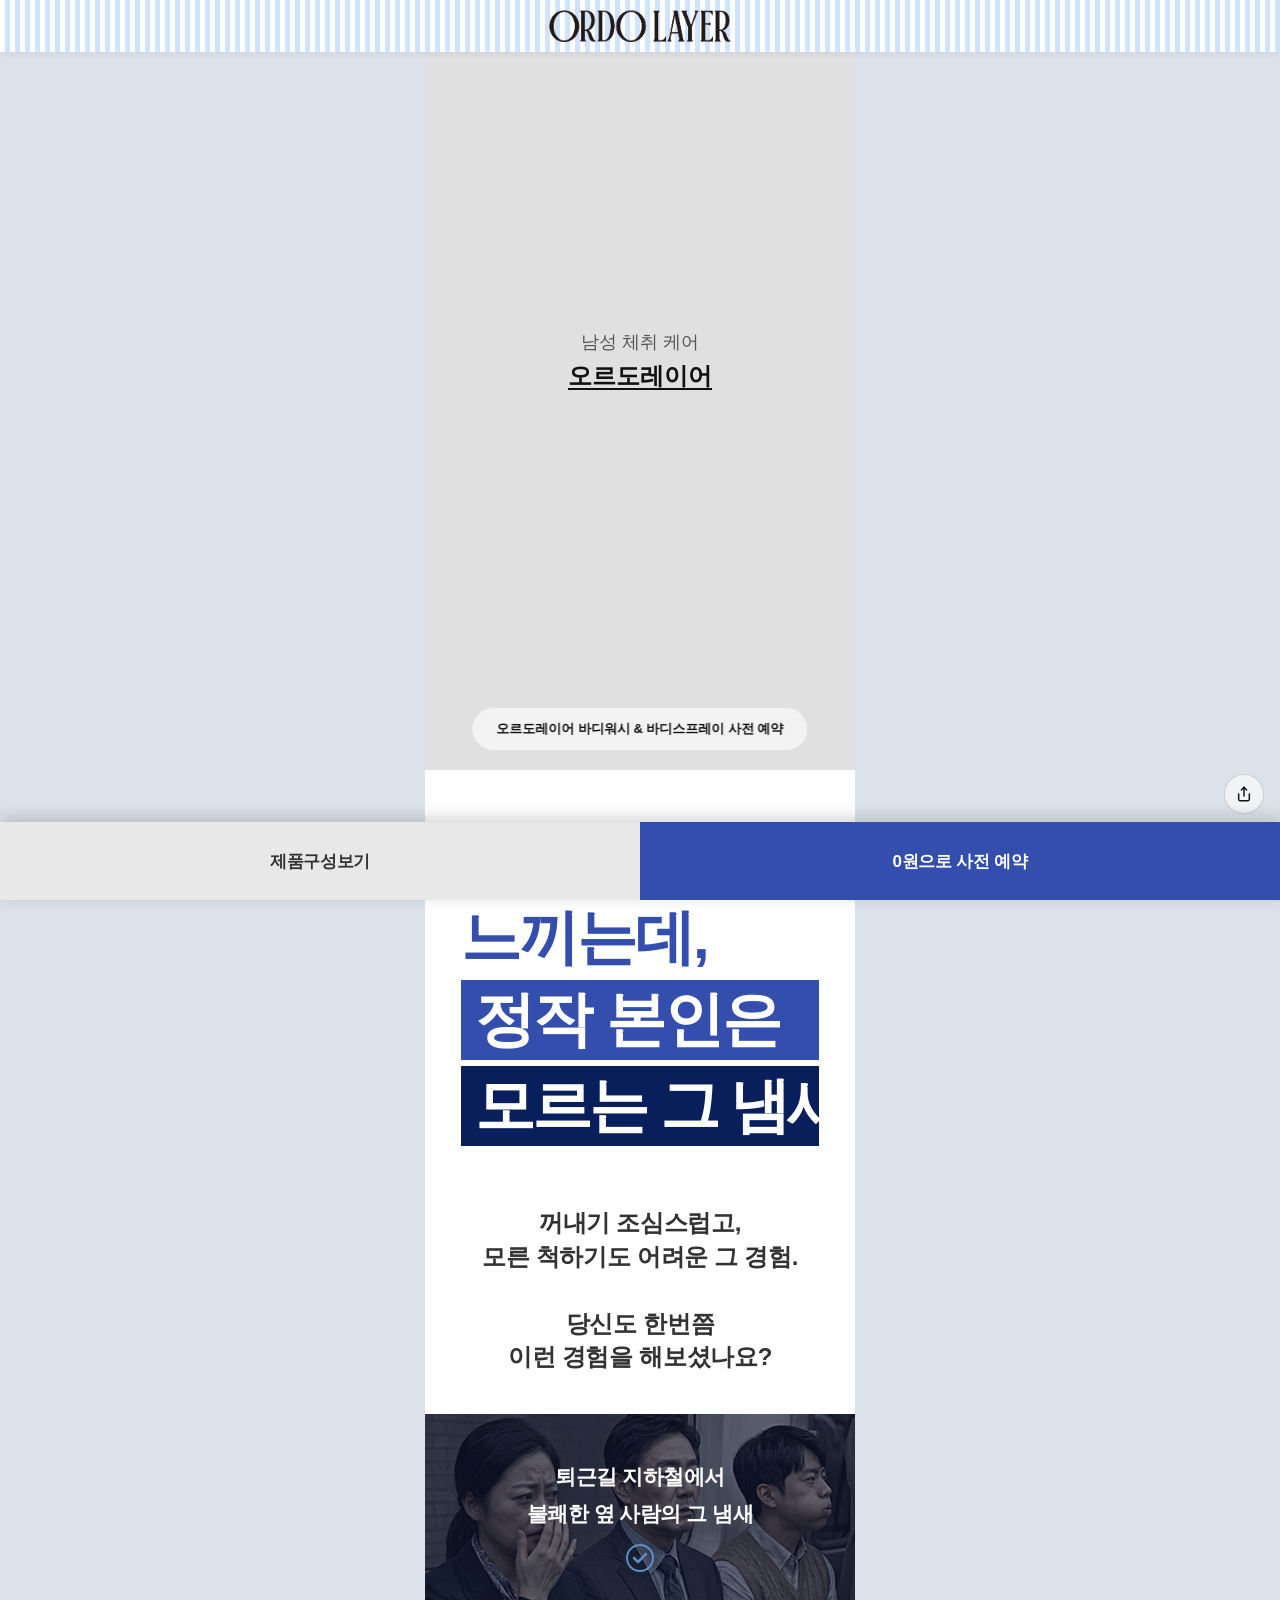
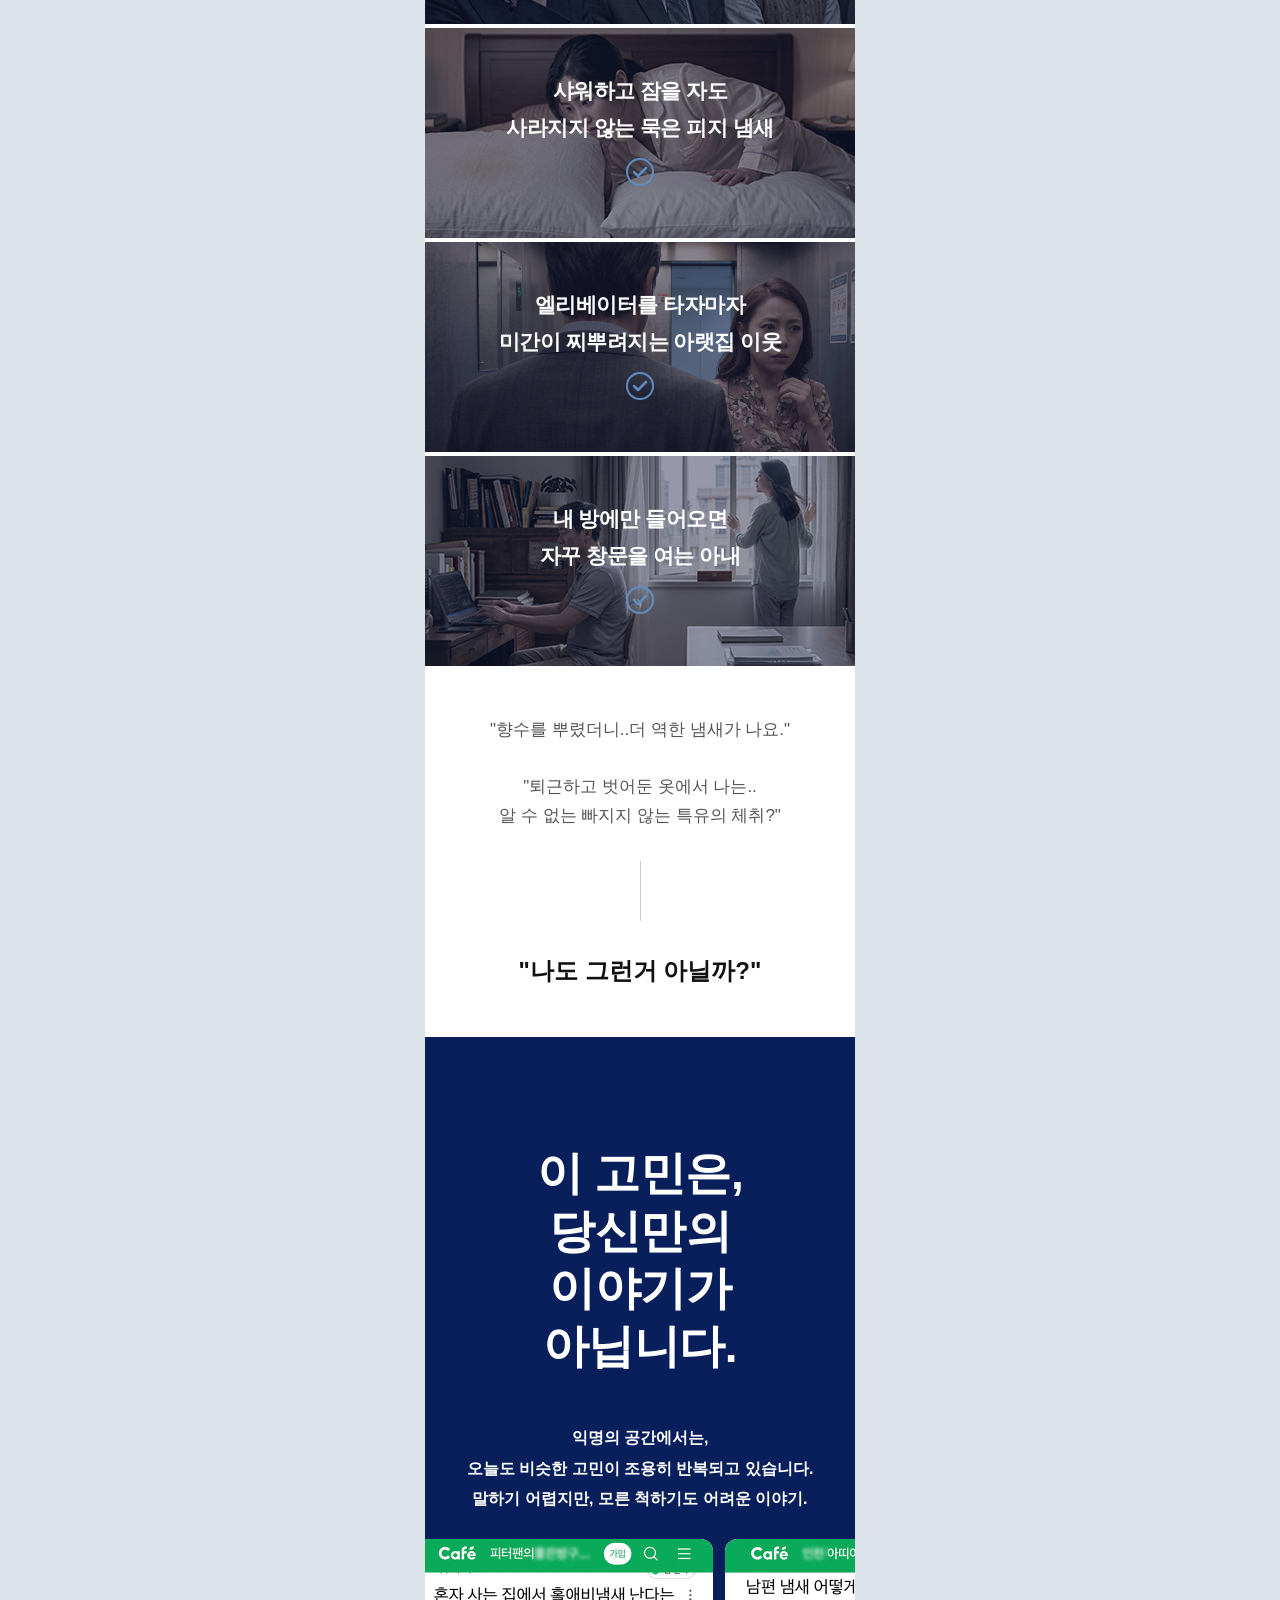
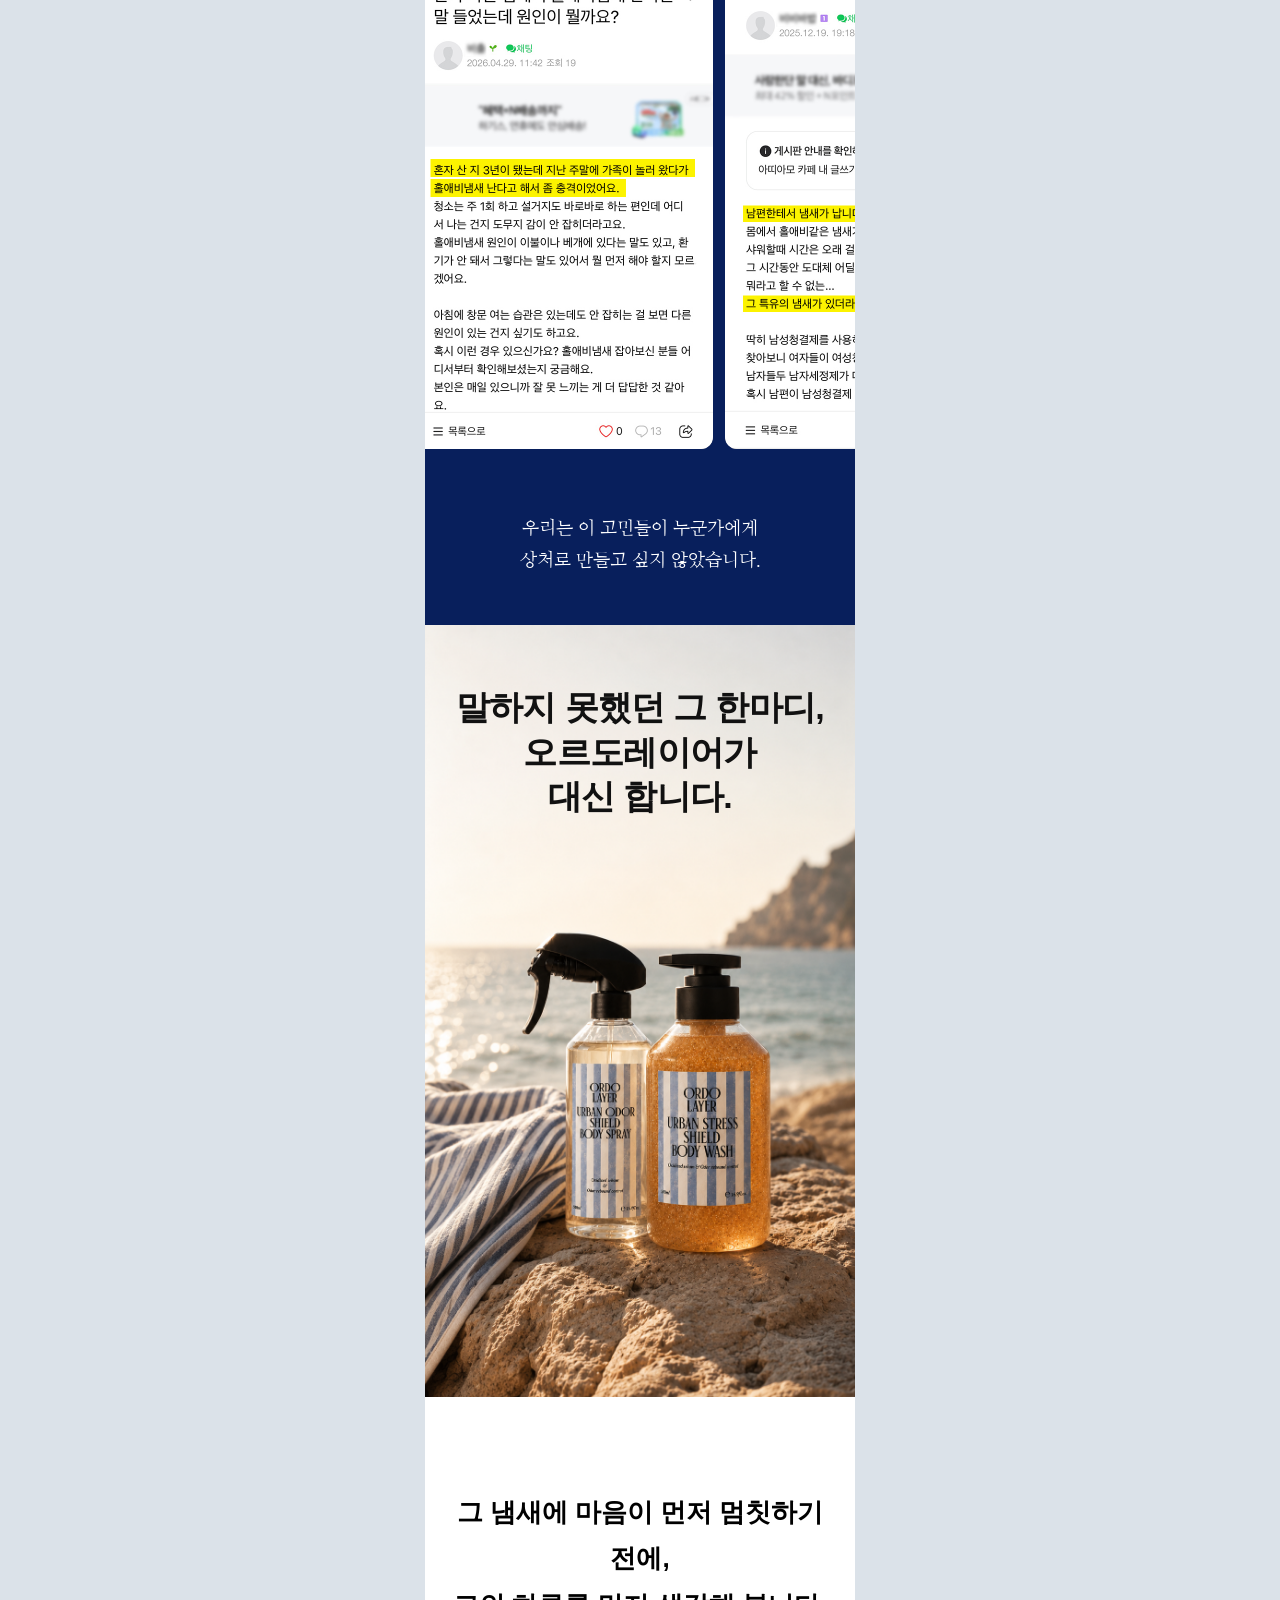
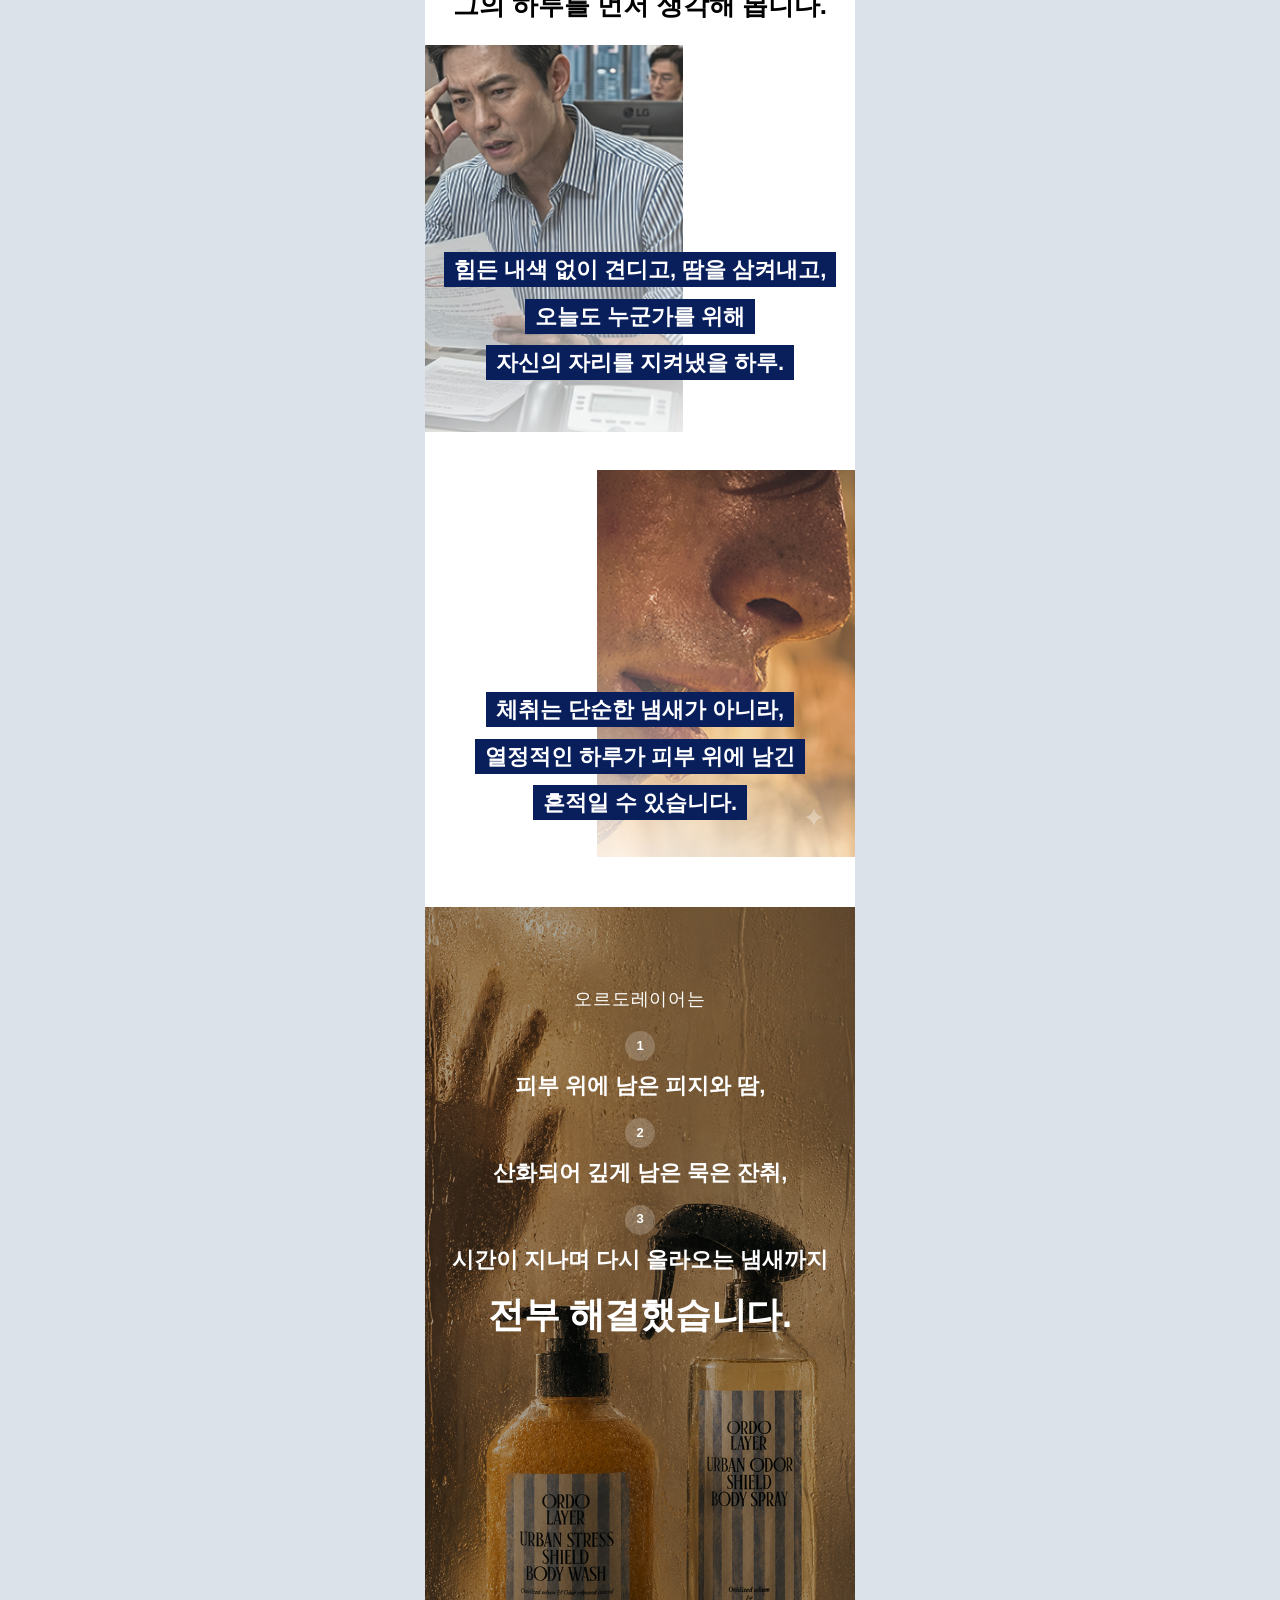
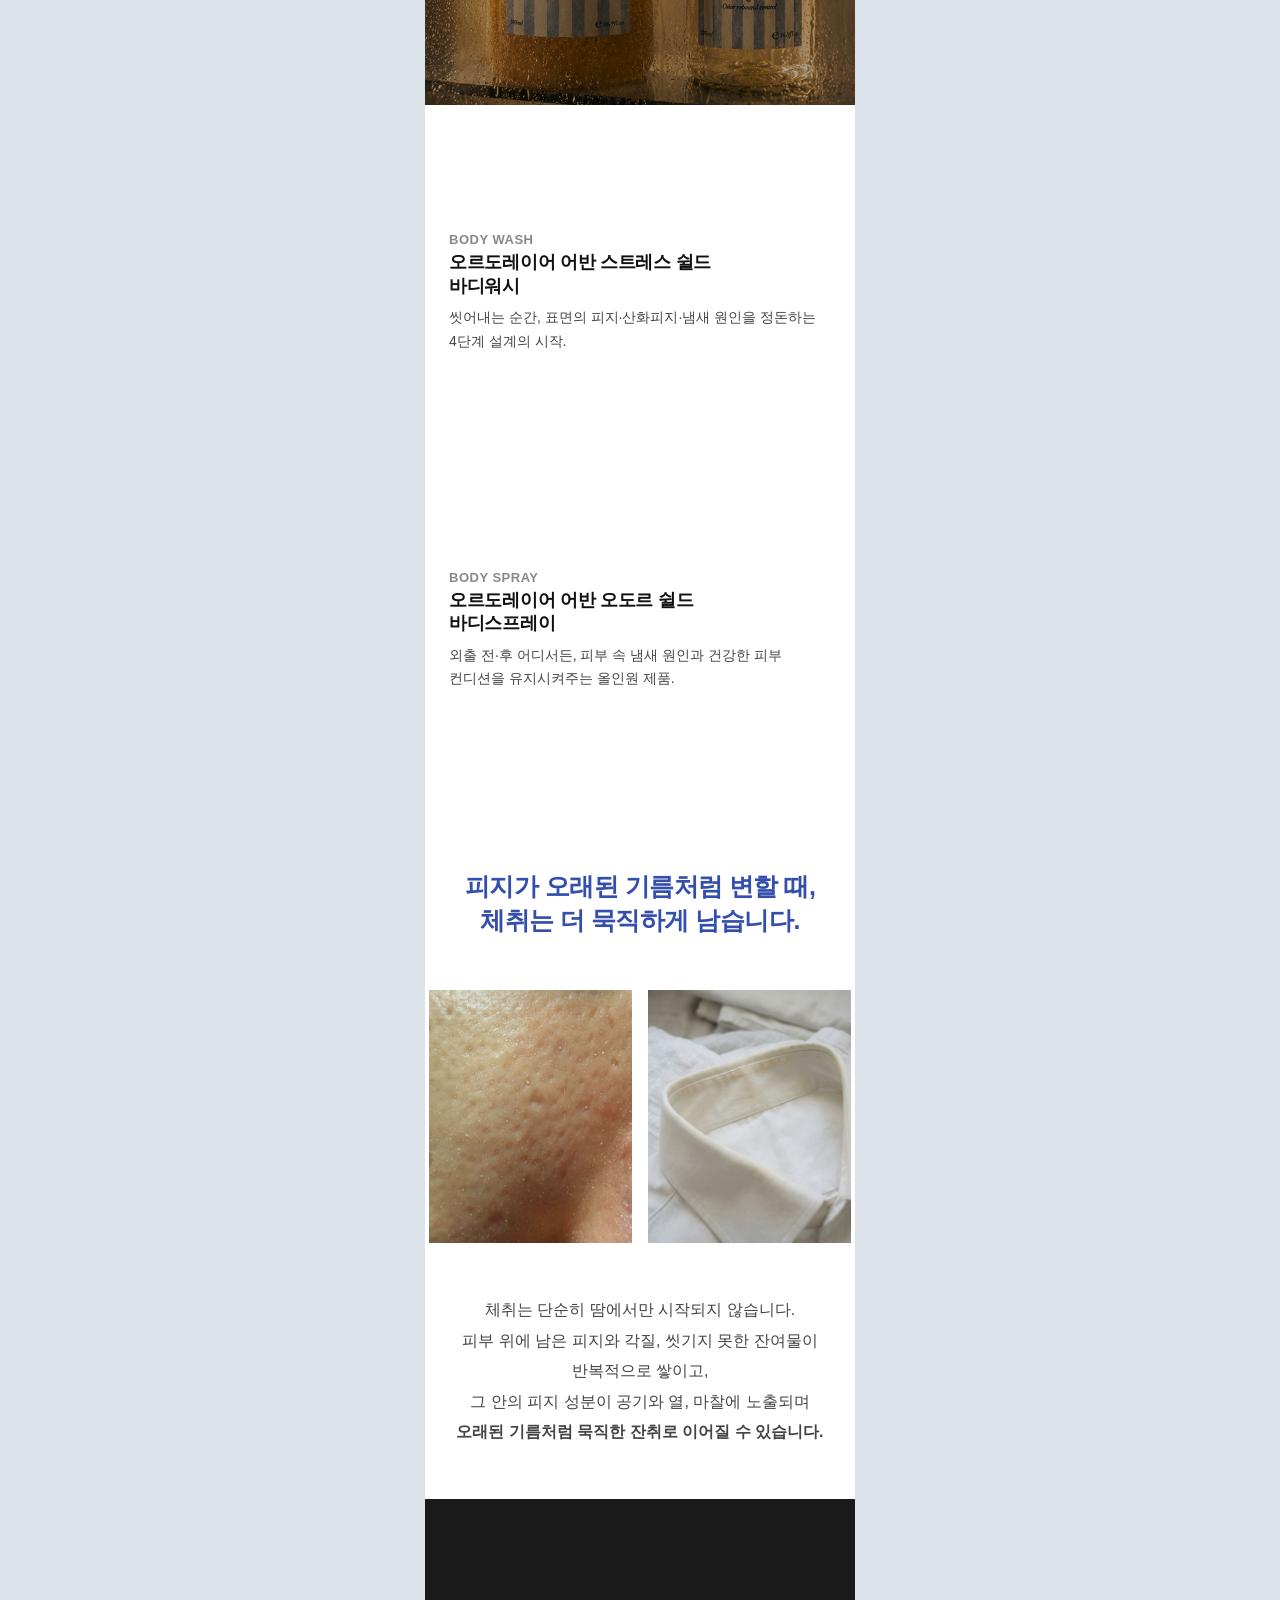
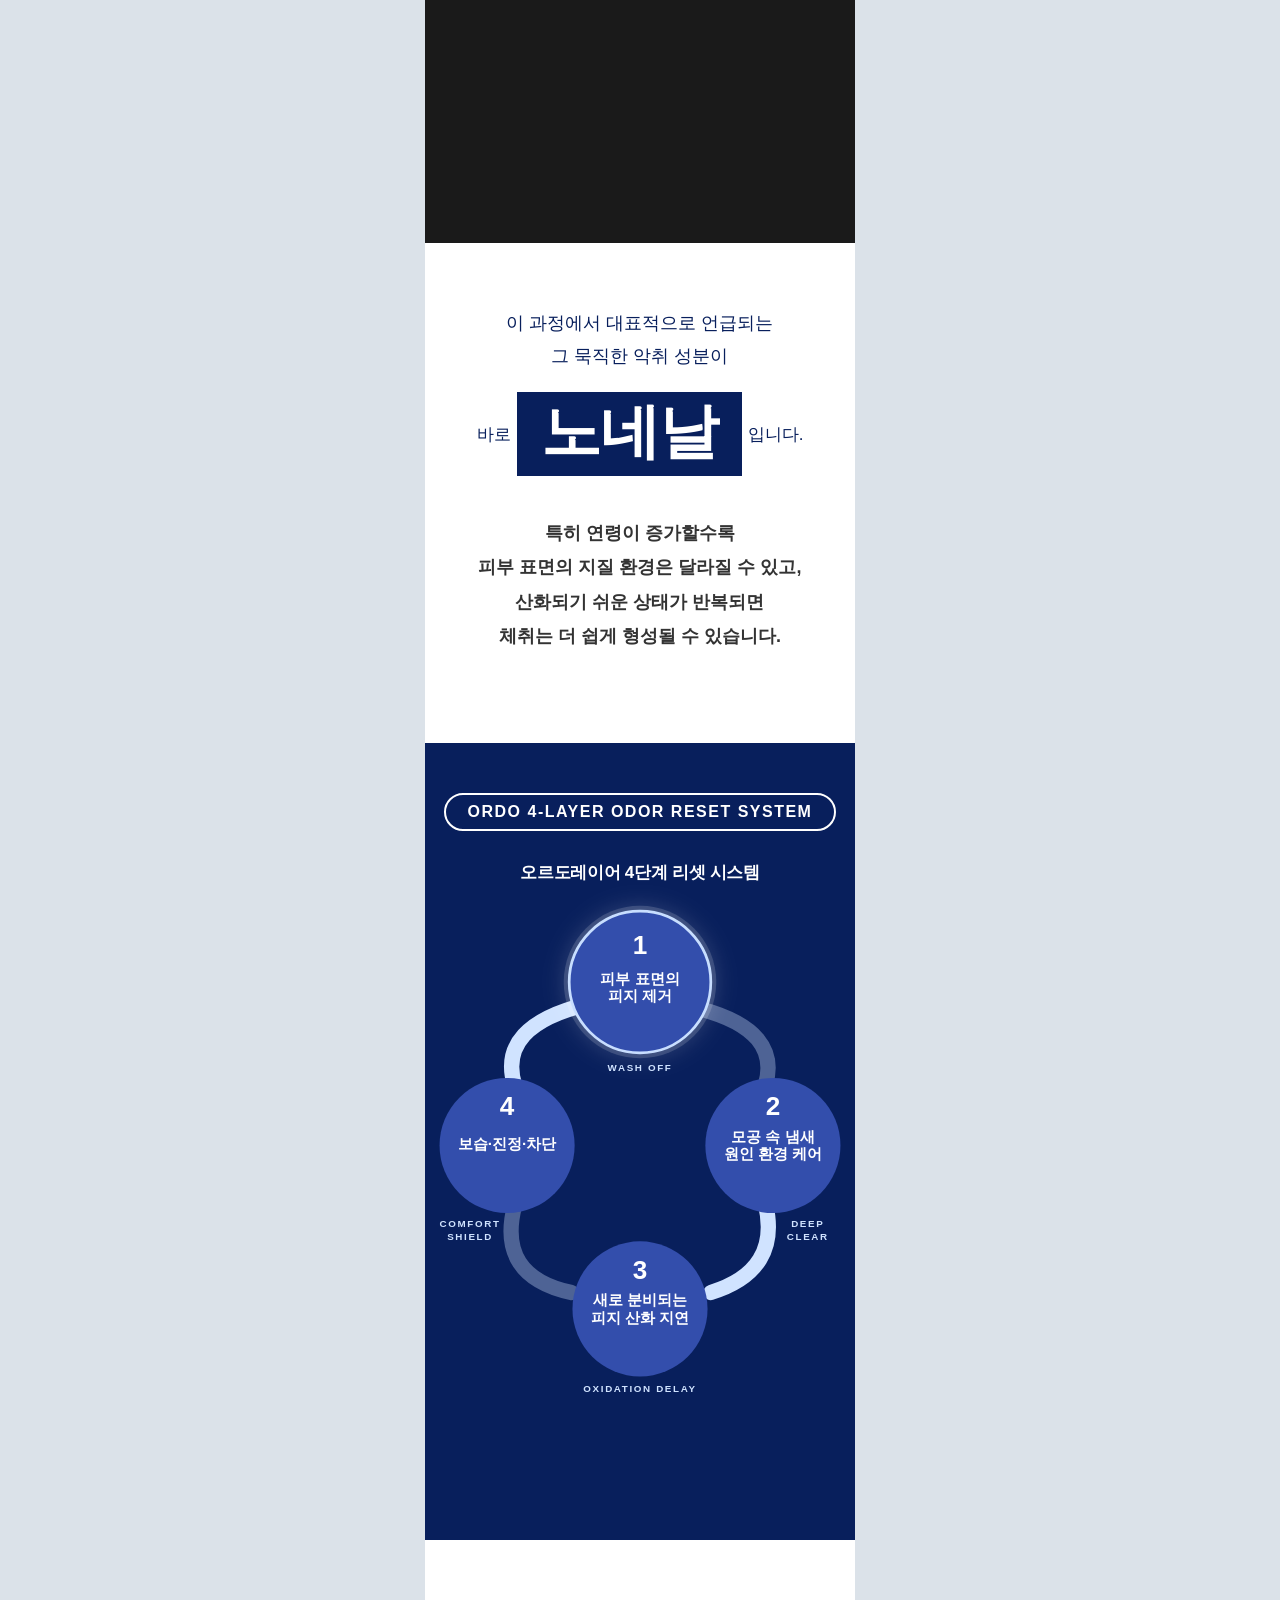
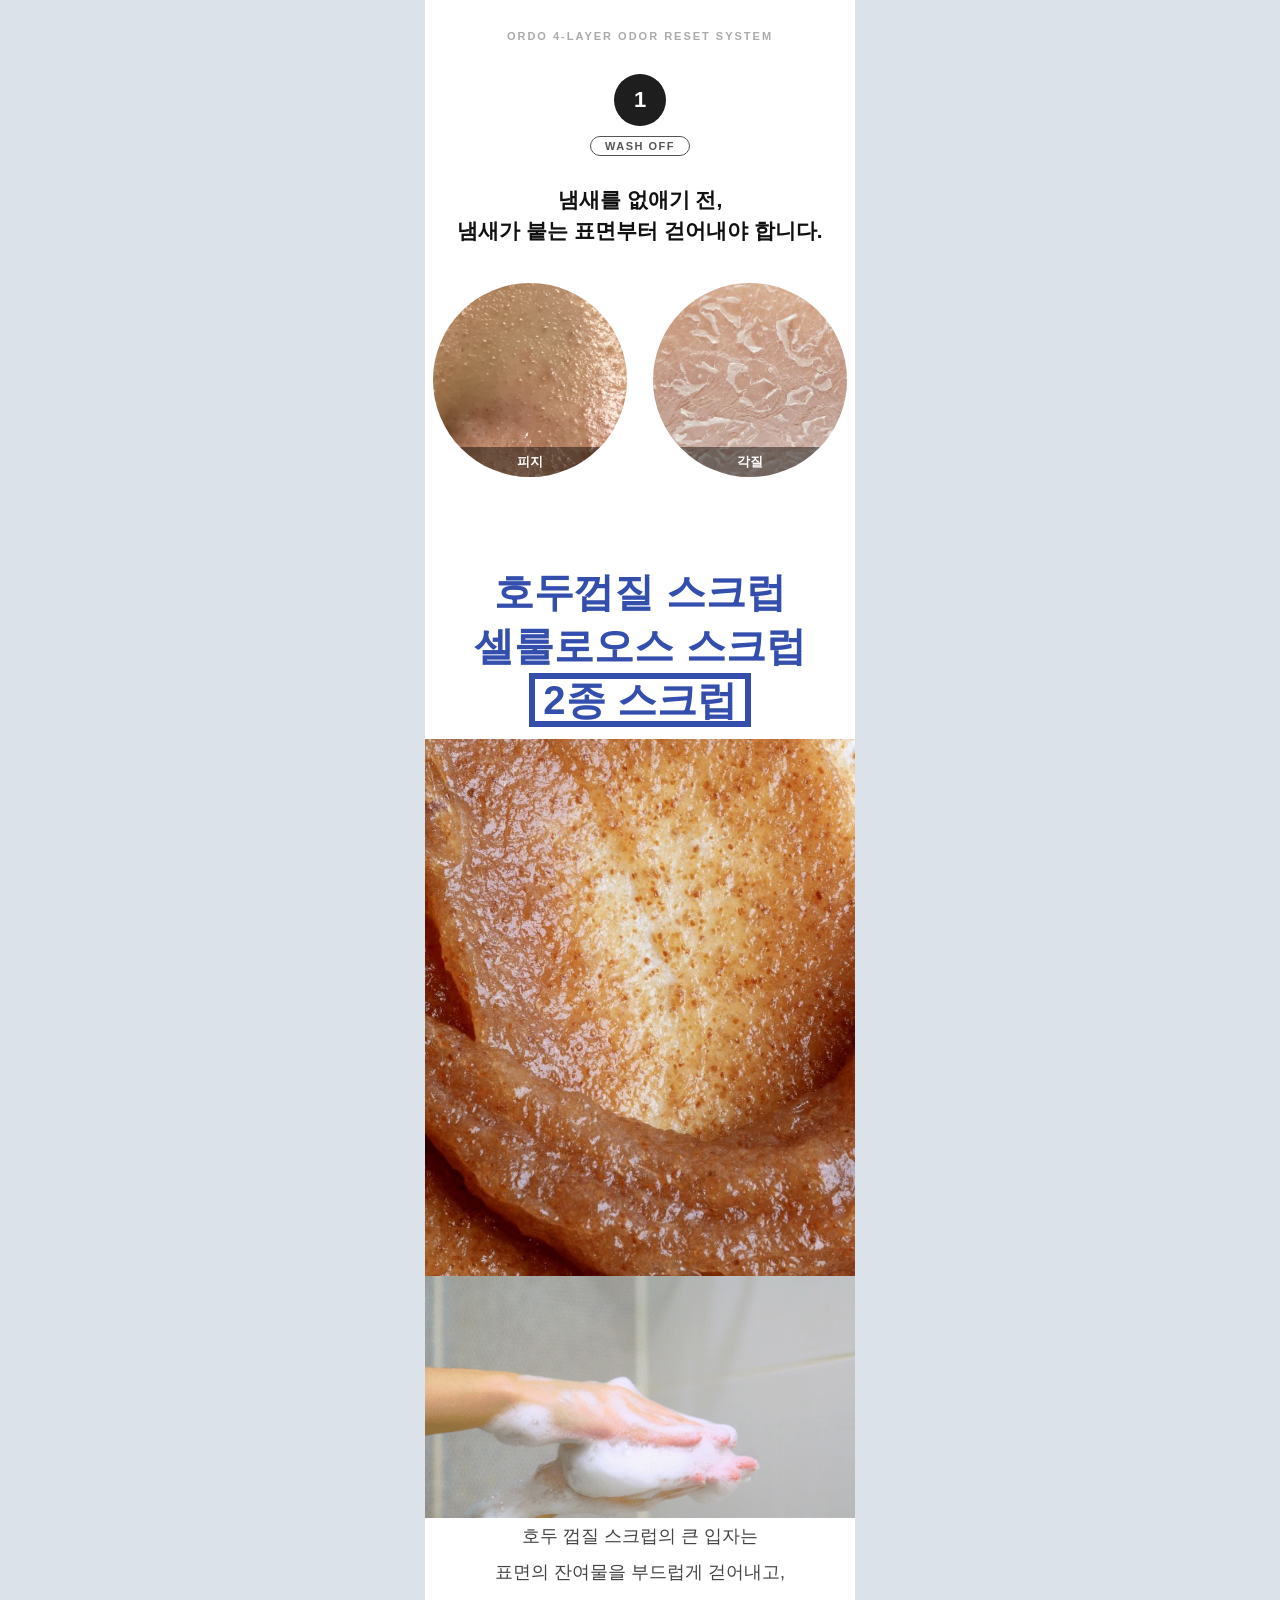
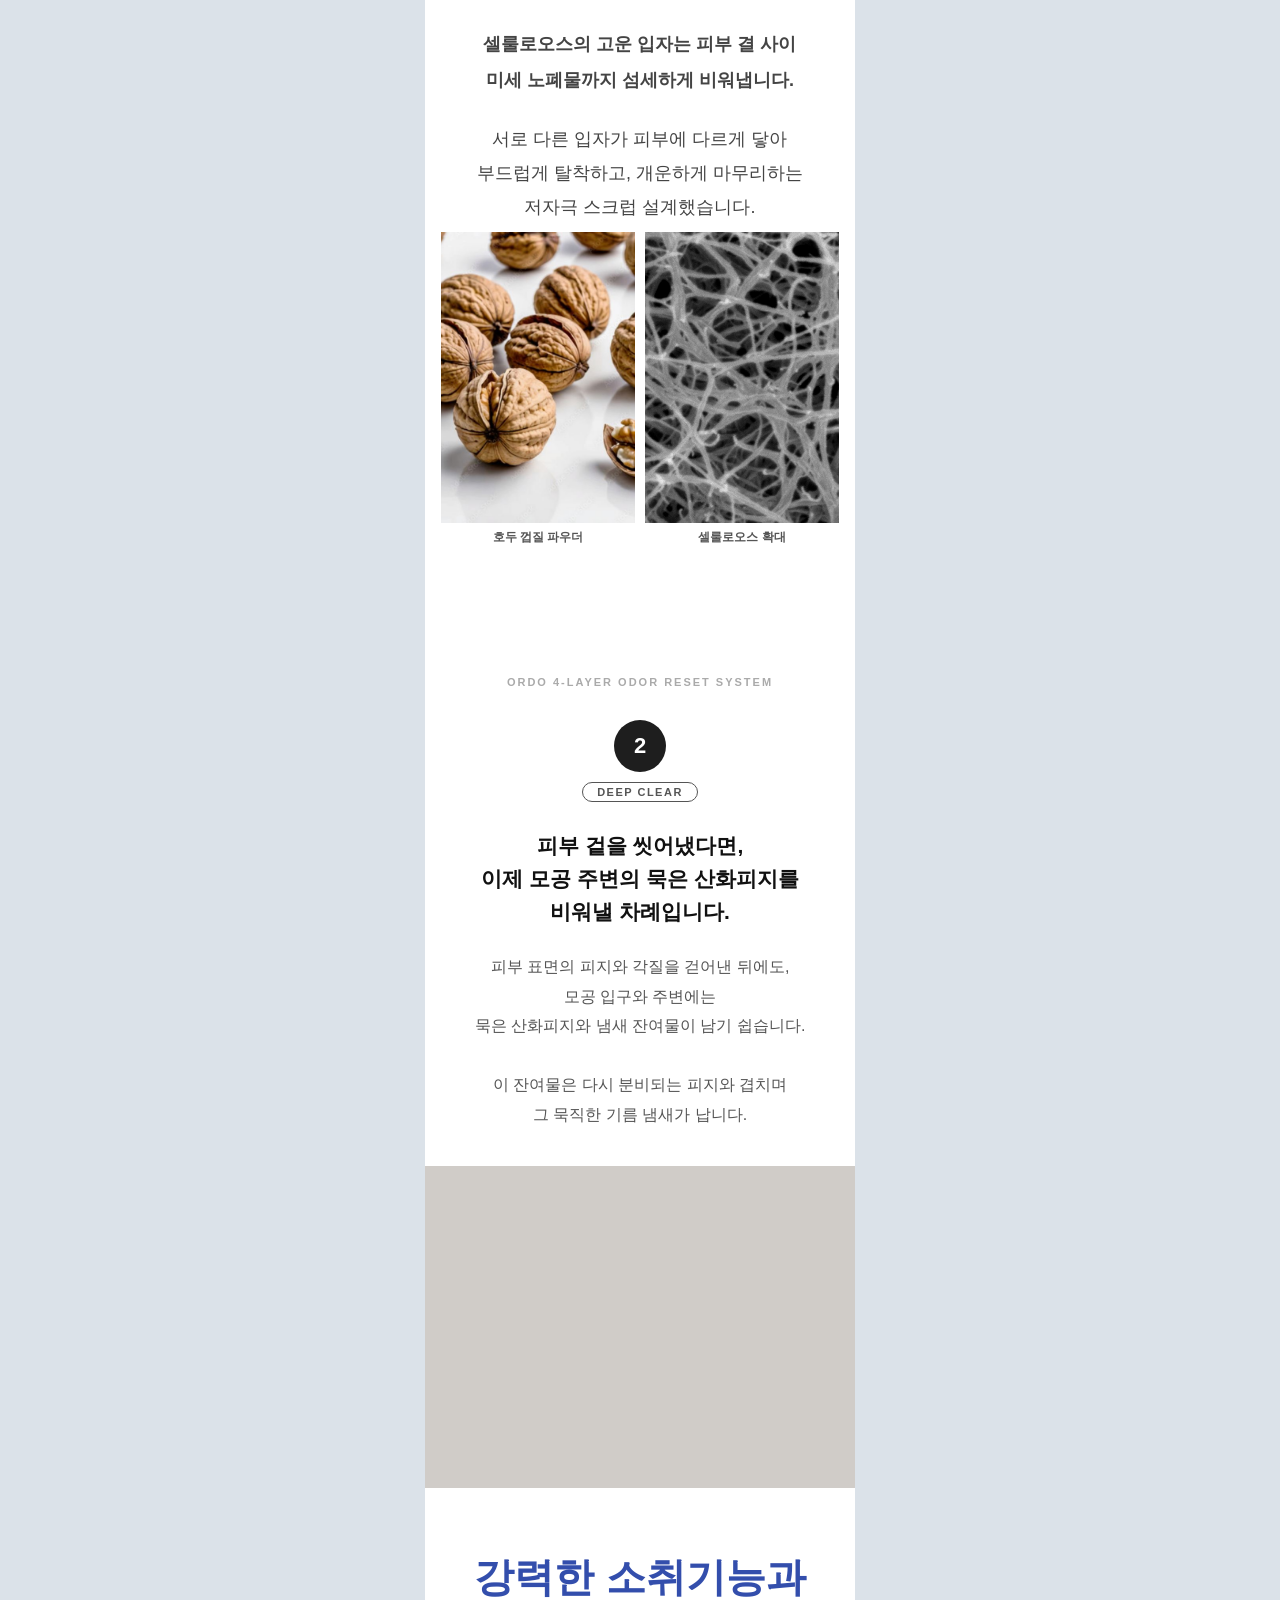
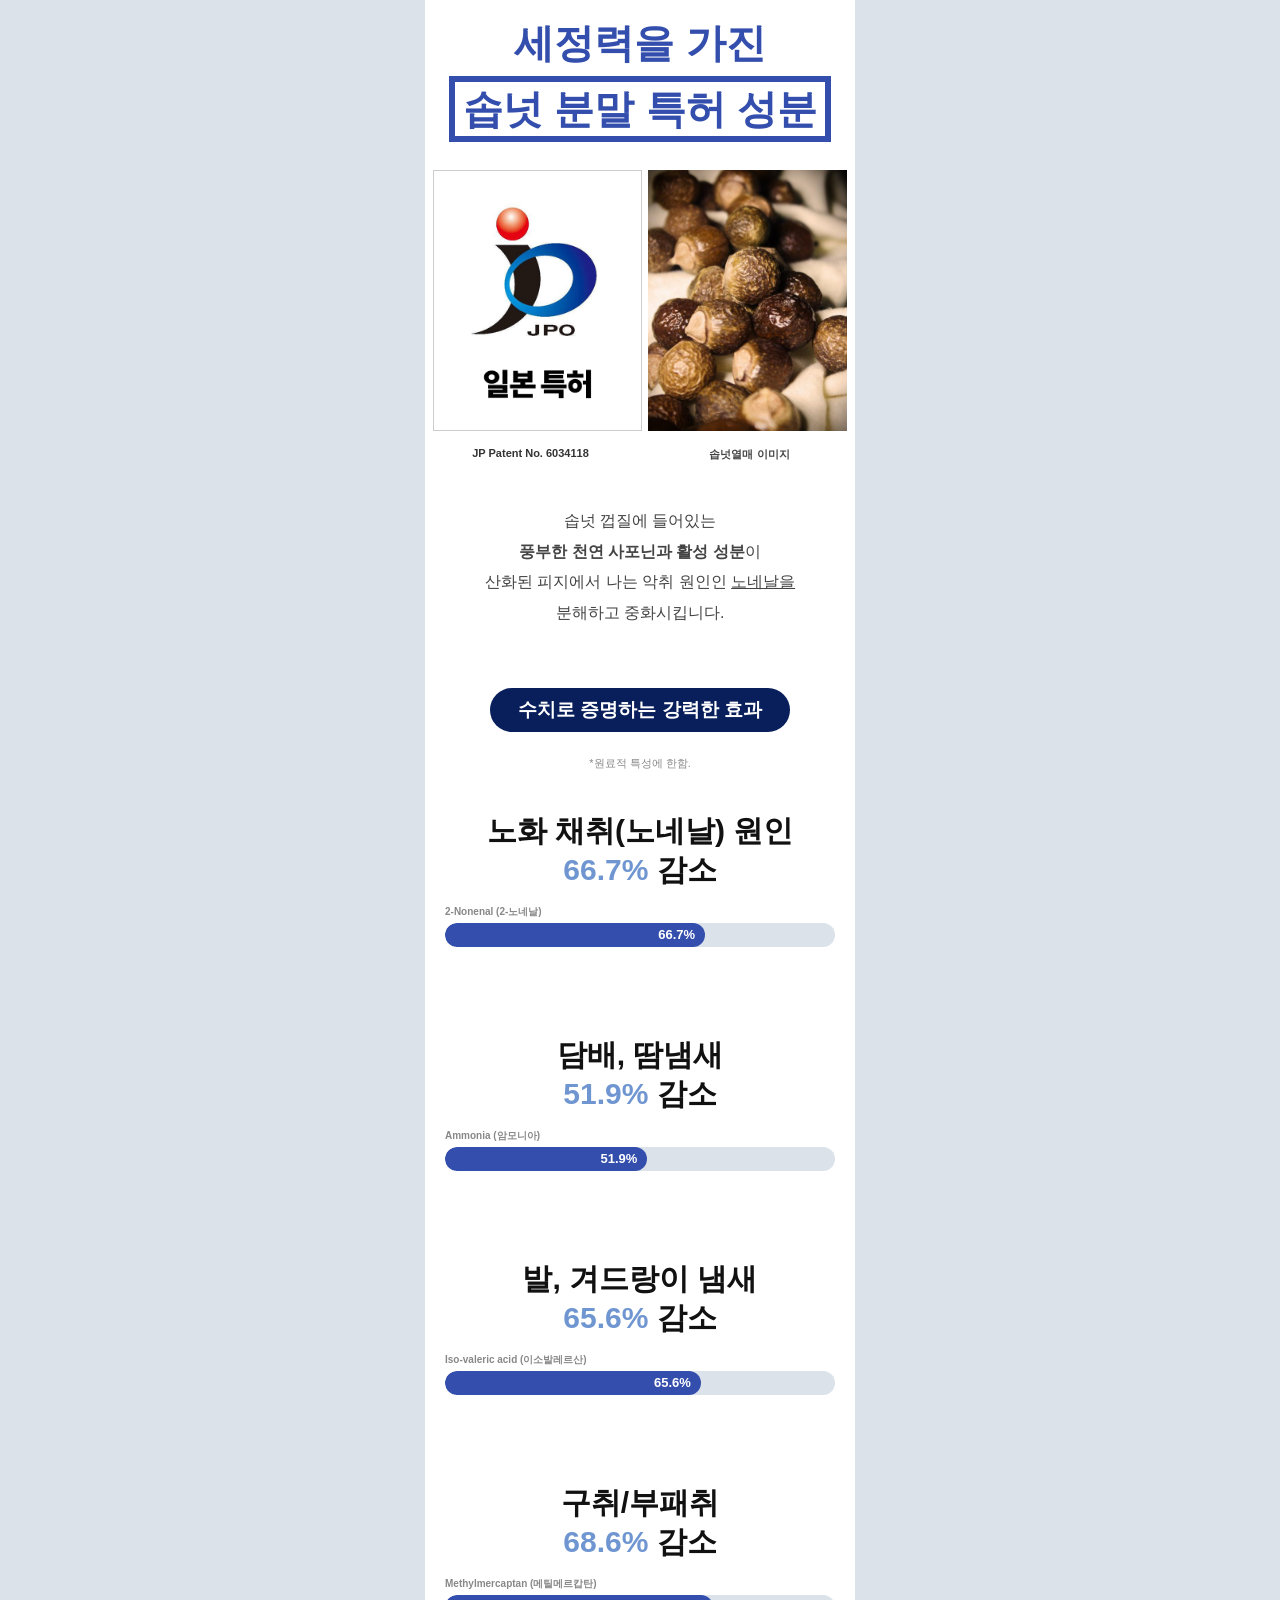
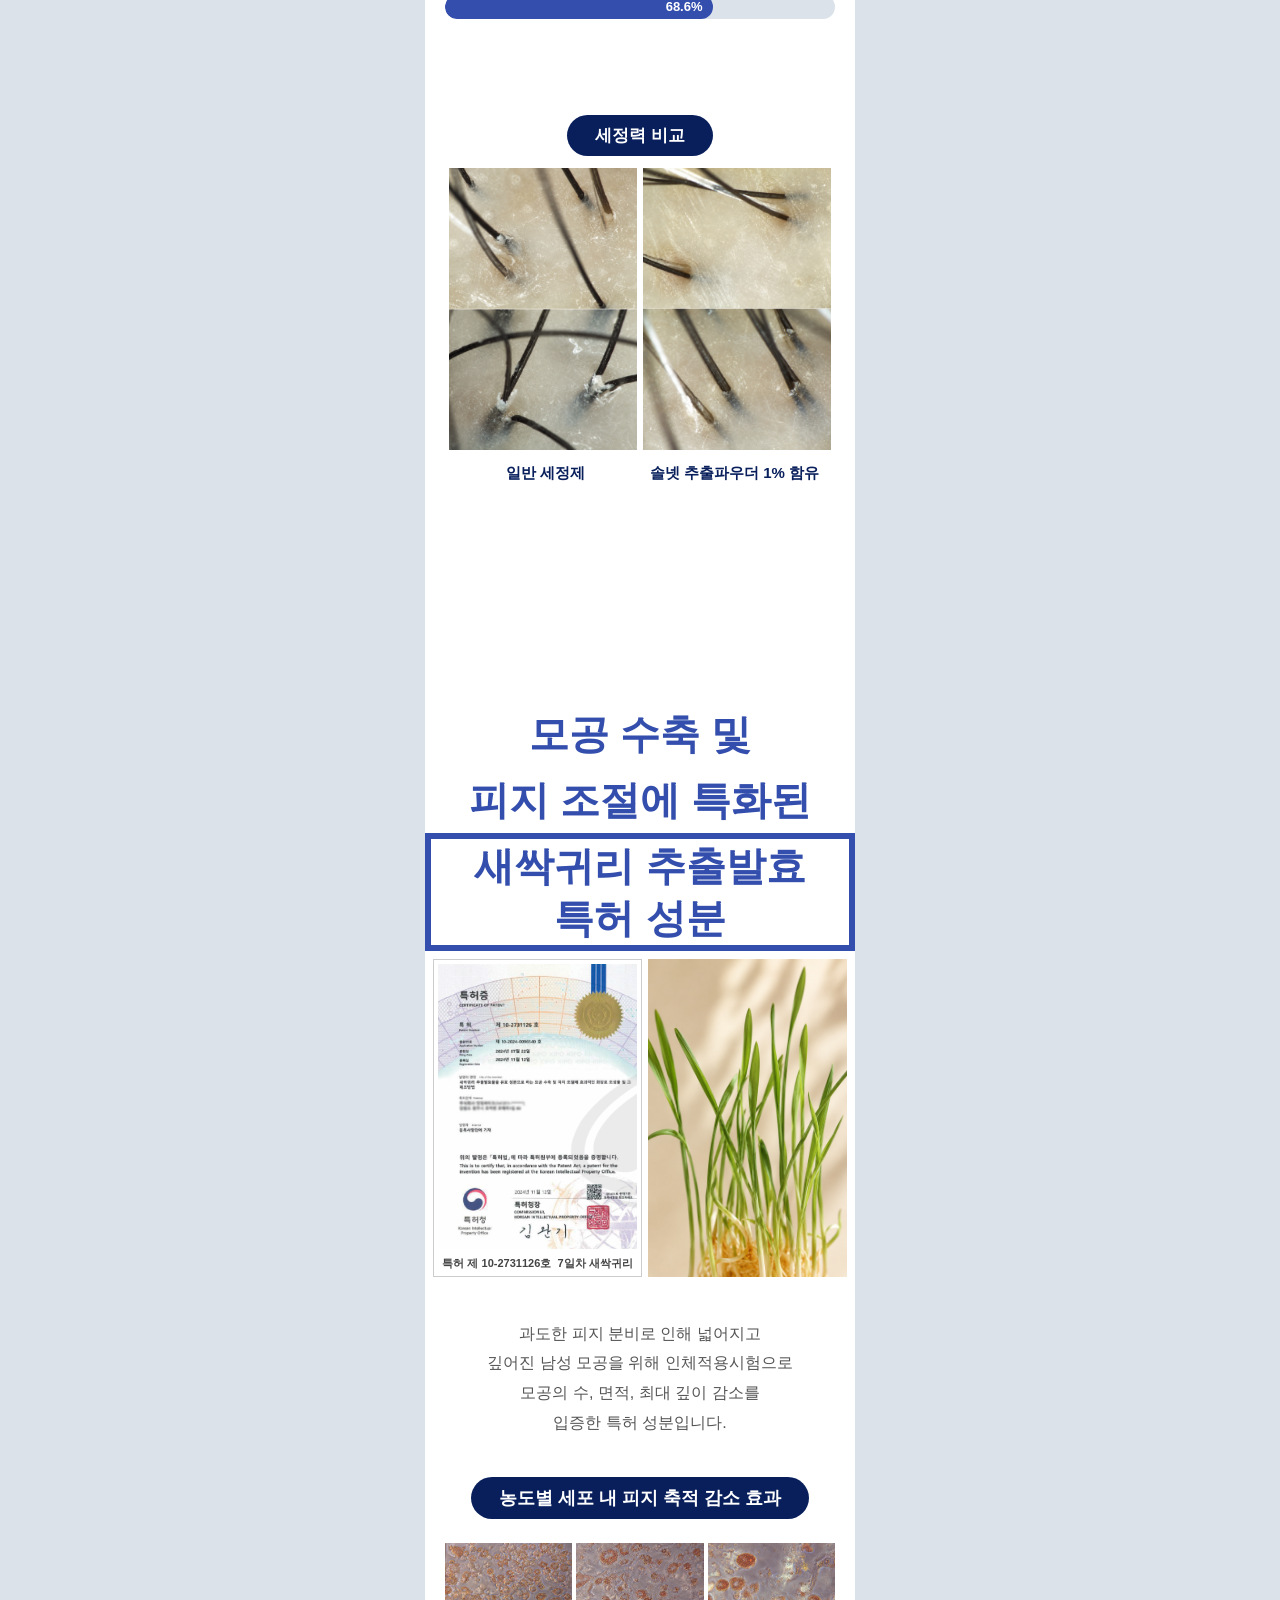
==== index.html @ f438a6a6 "S1 line3 font-size reduce + white-space nowrap for single line" ====
<!DOCTYPE html>
<html lang="ko">
<head>
  <meta charset="UTF-8">
  <meta name="viewport" content="width=device-width, initial-scale=1.0, maximum-scale=1.0, user-scalable=no">
  <title>ORDO LAYER BODY WASH</title>
  <style>
    @import url('https://fonts.googleapis.com/css2?family=Nanum+Myeongjo&display=swap');
    
    :root {
      --base-width: 393px;
      --max-width: 430px;
    }
    * { margin: 0; padding: 0; box-sizing: border-box; word-break: keep-all; }
    body {
      font-family: 'Apple SD Gothic Neo', 'Noto Sans KR', sans-serif;
      background: #dbe2e9;
      display: flex;
      justify-content: center;
      min-height: 100vh;
      padding-bottom: 78px;
    }
    .page-wrapper {
      width: 100%;
      max-width: var(--max-width);
      background: #fff;
      margin: 0 auto;
      overflow-x: hidden;
    }

    /* ===== S1: 문제 제기 ===== */
    .s1-hero {
      background: url('images/s1-hero.jpg') center/cover no-repeat;
      text-align: center;
      padding: 60px 20px 40px;
    }
    .s1-sub {
      font-size: clamp(26px, 8.5vw, 35px);
      font-weight: 400;
      color: #555;
      line-height: 1.4;
      margin-bottom: 8px;
      letter-spacing: -0.5px;
    }
    .s1-main {
      font-size: clamp(44px, 14vw, 60px);
      font-weight: 800;
      color: #334eac;
      line-height: 1.15;
      letter-spacing: -2px;
      margin-bottom: 60px;
      text-align: left;
      padding: 0 16px;
    }
    .s1-main-line1 {
      display: block;
      color: #334eac;
      background: transparent;
      font-size: clamp(44px, 14vw, 60px);
      font-weight: 800;
      line-height: 1.2;
      letter-spacing: -2px;
      margin-bottom: 6px;
    }
    .s1-main-line2 {
      display: block;
      color: #fff;
      background: #334eac;
      font-size: clamp(44px, 14vw, 60px);
      font-weight: 800;
      line-height: 1.2;
      letter-spacing: -2px;
      padding: 4px 14px;
      margin-bottom: 6px;
    }
    .s1-main-line3 {
      display: block;
      color: #fff;
      background: #081f5c;
      font-size: clamp(44px, 14vw, 60px);
      font-weight: 900;
      line-height: 1.2;
      letter-spacing: -3px;
      padding: 4px 14px;
      white-space: nowrap;
    }
    .s1-desc {
      font-size: clamp(18px, 5.5vw, 24px);
      font-weight: 700;
      color: #333;
      line-height: 1.4;
      letter-spacing: -0.3px;
      word-break: keep-all;
    }

    /* 공감 카드 */
    .s1-cards { padding: 0; }
    .s1-card {
      position: relative;
      width: 100%;
      height: 210px;
      overflow: hidden;
      display: flex;
      flex-direction: column;
      align-items: center;
      justify-content: center;
      text-align: center;
      background: #1a1a1a;
      margin-bottom: 4px;
    }
    .s1-card::before {
      content: '';
      position: absolute;
      inset: 0;
      background: rgba(0,0,0,0);
      z-index: 1;
    }
    .s1-card-elevator::before {
      content: '';
      position: absolute;
      inset: 0;
      background: rgba(20,30,90,0.45);
      z-index: 1;
    }
    .s1-card-content {
      position: relative;
      z-index: 2;
      padding: 0 24px;
    }
    .s1-card-line1 {
      font-size: clamp(17px, 5.2vw, 21px);
      font-weight: 700;
      color: #fff;
      line-height: 1.4;
      letter-spacing: -0.5px;
      margin-bottom: 8px;
    }
    .s1-card-line2 {
      font-size: clamp(17px, 5.2vw, 21px);
      font-weight: 700;
      color: #fff;
      line-height: 1.4;
      letter-spacing: -0.5px;
      margin-bottom: 16px;
    }
    .s1-card-check {
      width: 28px;
      height: 28px;
      margin: 0 auto;
    }

    /* 인용구 */
    .s1-quotes {
      padding: 32px 28px;
      background: #fff;
    }
    .s1-quote {
      text-align: center;
      font-size: clamp(15px, 4.3vw, 17px);
      font-weight: 400;
      color: #555;
      line-height: 1.7;
      padding: 14px 0;
      border-bottom: none;
    }
    .s1-divider {
      width: 1px;
      height: 60px;
      background: #ccc;
      margin: 16px auto;
      display: block;
    }
    .s1-quote-last {
      font-size: clamp(18px, 6vw, 24px) !important;
      font-weight: 800 !important;
      color: #111 !important;
      border-bottom: none !important;
    }

    /* 마무리 */
    .s1-closing {
      background: #111;
      text-align: center;
      padding: 48px 24px;
    }
    .s1-closing-q {
      font-size: clamp(20px, 6.5vw, 26px);
      font-weight: 800;
      color: #fff;
      line-height: 1.4;
      letter-spacing: -0.5px;
      margin-bottom: 12px;
    }
    .s1-closing-q span {
      color: #4A90E2;
      display: block;
      font-size: clamp(24px, 7vw, 32px);
    }
    .s1-closing-sub {
      font-size: clamp(12px, 3.5vw, 14px);
      color: rgba(255,255,255,0.5);
      line-height: 1.6;
    }

    /* ===== S2 이후 ===== */
    .section {
      padding: 60px 24px;
      border-bottom: 1px solid #eee;
    }
    .section-label {
      font-size: clamp(11px, 3vw, 12px);
      font-weight: 600;
      color: #4A90E2;
      letter-spacing: 2px;
      text-transform: uppercase;
      text-align: center;
      margin-bottom: 16px;
    }
    .section-title {
      font-size: clamp(20px, 6.5vw, 26px);
      font-weight: 800;
      color: #111;
      line-height: 1.35;
      text-align: center;
      letter-spacing: -0.5px;
      margin-bottom: 16px;
    }
    .section-body {
      font-size: clamp(13px, 3.8vw, 15px);
      color: #555;
      line-height: 1.8;
      text-align: center;
    }
    .img-placeholder {
      width: 100%;
      height: 220px;
      background: #e8e8e8;
      border-radius: 8px;
      display: flex;
      align-items: center;
      justify-content: center;
      color: #aaa;
      font-size: clamp(11px, 3.3vw, 13px);
      margin: 20px 0;
    }

    /* S9 4-LAYER */
    .s9-layer {
      background: #111;
      color: #fff;
      padding: 60px 24px;
    }
    .s9-layer .section-label { color: #4A90E2; }
    .s9-layer .section-title { color: #fff; }
    .s9-layer .section-body { color: rgba(255,255,255,0.7); }
    .layer-item {
      background: #1e1e1e;
      border-radius: 12px;
      padding: 20px;
      margin-top: 16px;
      border-left: 3px solid #4A90E2;
      text-align: left;
    }
    .layer-item h3 {
      font-size: clamp(13px, 4vw, 16px);
      font-weight: 700;
      color: #fff;
      margin-bottom: 6px;
    }
    .layer-item p {
      font-size: clamp(11px, 3.3vw, 13px);
      color: rgba(255,255,255,0.6);
      line-height: 1.6;
    }


    /* ===== S2 ===== */
    .s2-section {
      background: #081f5c;
      text-align: center;
      padding: 108px 28px 0;
    }
    .s2-caption-top {
      font-size: clamp(14px, 4.5vw, 18px);
      font-family: 'Nanum Myeongjo', serif;
      color: #fff;
      text-align: center;
      margin-top: 16px;
      padding: 48px 28px;
      line-height: 1.8;
    }
    .s2-main {
      font-size: clamp(34px, 11vw, 46px);
      font-weight: 900;
      color: #fff;
      line-height: 1.25;
      letter-spacing: -0.5px;
      word-break: keep-all;
      margin-bottom: 48px;
    }
    .s2-sub {
      font-size: clamp(13px, 4vw, 16px);
      font-weight: 700;
      color: #fff;
      line-height: 1.9;
    }

    /* ===== S2 슬라이더 ===== */
    .s2-slider-wrap {
      overflow: hidden;
      width: 100%;
      padding: 24px 0 0;
      background: #081f5c;
    }
    .s2-slider-track {
      display: flex;
      gap: 12px;
      width: max-content;
    }
    
    .s2-slide {
      width: 300px;
      height: 510px;
      background: #e0dbd6;
      border-radius: 12px;
      flex-shrink: 0;
      display: flex;
      align-items: center;
      justify-content: center;
      font-size: clamp(11px, 3.3vw, 13px);
      color: #999;
      font-weight: 500;
      overflow: hidden;
    }
    
  
    .s2-caption {
      font-size: clamp(12px, 3.5vw, 14px);
      font-family: 'Nanum Myeongjo', serif;
      color: #555;
      text-align: center;
      margin: 16px 0 0;
      padding: 0 20px;
      line-height: 1.6;
    }

    /* ===== S3 메인이미지 ===== */
    .s3-section {
      background: #fff;
      padding: 0;
      margin-top: 0;
    }
    .s3-img-wrap {
      position: relative;
      width: 100%;
    }
    .s3-img-placeholder {
      width: 100%;
      aspect-ratio: 3 / 5.38;
      background: #d0ccc8;
      display: block;
      overflow: hidden;
    }
    .s3-copy-overlay {
      position: absolute;
      top: 60px;
      left: 0;
      right: 0;
      padding: 0 28px;
      text-align: center;
    }
    .s3-copy {
      font-size: clamp(26px, 8vw, 34px);
      font-weight: 800;
      color: #111;
      line-height: 1.3;
      letter-spacing: -0.02em;
    }

    .s3-sub {
      font-size: clamp(20px, 6.5vw, 26px);
      font-weight: 700;
      color: #111;
      line-height: 1.45;
      padding: 64px 28px 0;
      text-align: left;
    }
    .s3-sq-wrap {
      padding: 60px 0 0;
    }
    .s3-sq-row {
      display: block;
      position: relative;
      overflow: visible;
    }
    .s3-sq-img-wrap {
      position: relative;
      overflow: hidden;
      flex-shrink: 0;
      width: 60%;
      aspect-ratio: 2 / 3;
      transform: translateX(-100vw);
      opacity: 0;
      transition: transform 1.25s cubic-bezier(0.25,0.46,0.45,0.94), opacity 1.25s ease;
    }
    .s3-sq-img-wrap.in-view {
      transform: translateX(0);
      opacity: 1;
    }
    .s3-sq-placeholder {
      width: 100%;
      height: 100%;
      background: #c8c4be;
    }
    .s3-sq-text {
      position: absolute;
      bottom: 16px;
      left: 16px;
      right: 16px;
      text-align: left;
      word-break: keep-all;
      padding: 0;
      margin: 0;
      opacity: 0;
      transition: opacity 0.75s ease 0.4s;
    }
    .s3-sq-text.in-view {
      opacity: 1;
    }
    .s3-sq-wrap2 {
      margin-top: 10px;
      padding: 28px 0 0;
    }
    .s3-sq-row2 {
      display: block;
      position: relative;
      overflow: visible;
    }
    .s3-sq-img-wrap2 {
      position: relative;
      overflow: hidden;
      flex-shrink: 0;
      width: 60%;
      aspect-ratio: 2 / 3;
      transform: translateX(100vw);
      opacity: 0;
      transition: transform 1.25s cubic-bezier(0.25,0.46,0.45,0.94), opacity 1.25s ease;
      margin-left: auto;
    }
    .s3-sq-img-wrap2.in-view2 {
      transform: translateX(0);
      opacity: 1;
    }
    .s3-sq-placeholder2 {
      width: 100%;
      height: 100%;
      background: #c8c4be;
    }
    .s3-sq-text2 {
      position: absolute;
      bottom: 16px;
      left: 16px;
      right: 16px;
      text-align: left;
      word-break: keep-all;
      padding: 0;
      margin: 0;
      opacity: 0;
      transition: opacity 1.25s ease 0.4s;
    }
    .s3-sq-text2.in-view2 {
      opacity: 1;
    }

    /* ===== S4 ===== */
    .s4-section {
      padding: 0;
      margin-top: 50px;
      position: relative;
      overflow: visible;
    }
    .s4-main-title {
      font-size: clamp(14px, 4.5vw, 18px);
      font-weight: 400;
      letter-spacing: 0.04em;
      color: #fff;
      text-align: center;
      padding-top: 40px;
      margin-bottom: 20px;
      position: relative;
      z-index: 1;
    }
    /* S4 텍스트 순차 페이드인 */
    .s4-fade-item {
      opacity: 0;
      transform: translateY(-24px);
      transition: opacity 0.65s ease, transform 0.65s ease;
    }
    .s4-fade-item.s4-visible {
      opacity: 1;
      transform: translateY(0);
    }
    .s4-numbered-list {
      list-style: none;
      padding: 0;
      margin: 0 0 16px;
      position: relative;
      z-index: 1;
    }
    .s4-numbered-list li {
      display: flex;
      flex-direction: column;
      align-items: center;
      gap: 10px;
      margin-bottom: 16px;
      font-size: clamp(17px, 5.5vw, 22px);
      font-weight: 700;
      line-height: 1.4;
      color: #fff;
      text-align: center;
    }
    .s4-num {
      width: 30px;
      height: 30px;
      border-radius: 50%;
      background: rgba(255,255,255,0.2);
      color: #fff;
      font-size: clamp(11px, 3.3vw, 13px);
      font-weight: 700;
      display: flex;
      align-items: center;
      justify-content: center;
    }
    .s4-closing {
      font-size: clamp(14px, 4.5vw, 18px);
      font-weight: 400;
      color: #fff;
      text-align: center;
      margin-bottom: 0;
      padding: 0 16px 40px;
      position: relative;
      z-index: 1;
    }

    /* ===== S5 ===== */
    .s5-section {
      padding: 120px 0 50px;
      background: #fff;
      margin-top: 27px;
    }
    .s5-main-copy {
      padding: 0 20px;
      font-size: clamp(19px, 6.2vw, 25px);
      font-weight: 800;
      color: #334eac;
      line-height: 1.35;
      letter-spacing: -0.5px;
      text-align: center;
      margin-bottom: 52px;
      word-break: keep-all;
    }
    .s5-img-row {
      display: flex;
      gap: 16px;
      margin-bottom: 52px;
      padding: 0 4px;
    }
    .s5-img-item {
      flex: 1;
      aspect-ratio: 4 / 5;
      overflow: hidden;
      display: flex;
      align-items: flex-end;
      justify-content: center;
      font-size: clamp(10px, 2.8vw, 11px);
      color: #888;
      text-align: center;
    }
    .s5-sub-copy {
      padding: 0 20px;
      font-size: clamp(14px, 4vw, 16px);
      font-weight: 400;
      color: #444;
      line-height: 1.9;
      text-align: center;
      margin-bottom: 52px;
      word-break: keep-all;
    }
    .s5-video-wrap {
      width: 100%;
      aspect-ratio: 5 / 4;
      background: #1a1a1a;
      display: flex;
      align-items: center;
      justify-content: center;
      font-size: clamp(11px, 3.3vw, 13px);
      color: #666;
      margin-top: 47px;
      margin-bottom: 64px;
    }
    .s5-desc-wrap {
      text-align: center;
      padding: 0 20px;
    }
    .s5-desc-pre {
      font-size: clamp(14px, 4.5vw, 18px);
      font-weight: 400;
      color: #081f5c;
      line-height: 1.8;
      margin-bottom: 20px;
    }
    .s5-keyword-line {
      display: flex;
      align-items: center;
      justify-content: center;
      gap: 6px;
      margin-bottom: 40px;
      flex-wrap: wrap;
    }
    .s5-keyword-pre {
      font-size: clamp(14px, 4.3vw, 17px);
      font-weight: 400;
      color: #081f5c;
    }
    .s5-keyword {
      font-size: clamp(44px, 14vw, 60px);
      font-weight: 900;
      color: #fff;
      letter-spacing: -1px;
      line-height: 1;
      background: #081f5c;
      border: none;
      padding: 10px 24px 14px;
      display: inline-block;
      animation: nonenal-pulse 0.9s ease-in-out infinite;
    }
    @keyframes nonenal-pulse {
      0%, 100% { opacity: 1; transform: scale(1); }
      50% { opacity: 0.35; transform: scale(0.96); }
    }
    .s5-keyword-post {
      font-size: clamp(14px, 4.3vw, 17px);
      font-weight: 400;
      color: #081f5c;
    }
    .s5-desc-post {
      font-size: clamp(14px, 4.5vw, 18px);
      font-weight: 700;
      color: #333;
      line-height: 1.9;
      text-align: center;
      word-break: keep-all;
    }

    /* ===== S6 섹션 ===== */
    .s6-section {
      padding: 50px 0 50px;
      background: #081f5c;
      margin-top: 40px;
    }
    .s6-main-copy {
      font-size: clamp(22px, 6.8vw, 27px);
      font-weight: 800;
      color: #fff;
      line-height: 1.55;
      letter-spacing: -0.5px;
      text-align: center;
      margin-bottom: 52px;
      padding: 0 24px;
      word-break: keep-all;
    }
    .s6-video-wrap {
      aspect-ratio: 5 / 4;
      background: #0d2459;
      display: flex;
      align-items: center;
      justify-content: center;
      font-size: clamp(11px, 3.3vw, 13px);
      color: #fff;
      margin: 0 12px 52px;
    }
    .s6-sub-copy {
      font-size: clamp(14px, 4.3vw, 17px);
      font-weight: 400;
      color: #444;
      line-height: 1.9;
      text-align: center;
      margin-bottom: 56px;
      padding: 0 24px;
      word-break: keep-all;
    }
    .s6-sub-copy strong {
      font-weight: 800;
      color: #111;
    }
    .s6-system-title {
      display: inline-block;
      border: 2px solid #fff;
      border-radius: 999px;
      padding: 8px 22px;
      font-size: clamp(15px, 4vw, 16px);
      font-weight: 800;
      color: #fff;
      text-align: center;
      letter-spacing: 1.5px;
      margin-bottom: 24px;
    }
    .s6-diagram-wrap {
      width: 100%;
      padding: 0 8px;
      box-sizing: border-box;
      margin-bottom: 72px;
    }
    .s6-svg {
      width: 100%;
      height: auto;
      display: block;
      overflow: visible;
    }
    .s6-circle {
      fill: #334eac;
    }
    .s6-num {
      fill: #fff;
      font-size: clamp(20px, 6vw, 24px);
      font-weight: 900;
      font-family: inherit;
      text-anchor: middle;
      dominant-baseline: middle;
    }
    .s6-txt {
      fill: #fff;
      font-size: clamp(12px, 3.5vw, 14px);
      font-weight: 600;
      font-family: inherit;
      text-anchor: middle;
      dominant-baseline: middle;
    }
    .s6-lbl {
      fill: #d0e3ff;
      font-size: clamp(8px, 2.3vw, 9px);
      font-weight: 700;
      font-family: inherit;
      text-anchor: middle;
      letter-spacing: 1.5px;
    }
    .s6-arrow {
      stroke: #d0e3ff;
      stroke-width: 14;
      stroke-linecap: round;
      fill: none;
    }

    /* ===== S7 섹션 ===== */
    .s7-section {
      padding: 50px 0 0;
      background: #fff;
      margin-top: 40px;
    }
    .s7-sys-label {
      font-size: clamp(10px, 2.8vw, 11px);
      font-weight: 700;
      color: #aaa;
      letter-spacing: 2px;
      text-align: center;
      margin-bottom: 32px;
      padding: 0 20px;
    }
    .s7-step-wrap {
      display: flex;
      flex-direction: column;
      align-items: center;
      margin-bottom: 28px;
    }
    .s7-step-num {
      width: 52px;
      height: 52px;
      border-radius: 50%;
      background: #1e1e1e;
      color: #fff;
      font-size: clamp(17px, 5.5vw, 22px);
      font-weight: 900;
      display: flex;
      align-items: center;
      justify-content: center;
      margin-bottom: 10px;
    }
    .s7-step-tag {
      display: inline-block;
      border: 1.5px solid #555;
      border-radius: 20px;
      padding: 3px 14px;
      font-size: clamp(10px, 2.8vw, 11px);
      font-weight: 700;
      color: #555;
      letter-spacing: 1.5px;
    }
    .s7-main-copy {
      font-size: clamp(17px, 5.2vw, 21px);
      font-weight: 800;
      color: #111;
      line-height: 1.5;
      text-align: center;
      margin-bottom: 36px;
      padding: 0 20px;
      word-break: keep-all;
    }
    .s7-circles {
      display: flex;
      gap: 10px;
      justify-content: center;
      margin-bottom: 88px;
      padding: 0;
    }
    .s7-circle {
      flex: 1;
      aspect-ratio: 1 / 1;
      border-radius: 50%;
      background: #1e1e1e;
      display: flex;
      align-items: flex-end;
      justify-content: center;
      font-size: clamp(11px, 3.3vw, 13px);
      font-weight: 700;
      color: #fff;
      overflow: hidden;
      background-size: cover;
      background-position: center;
      position: relative;
      margin: 0 8px;
    }
    .s7-scrub-anim-wrap {
      text-align: center;
      font-size: clamp(30px, 9.5vw, 40px);
      font-weight: 900;
      color: #334eac;
      line-height: 1.0;
      margin-bottom: 12px;
    }
    .s7-scrub-word {
      display: inline-block;
      padding: 1px 8px;
      border: 6px solid transparent;
      color: #334eac;
      transition: border-color 0.2s;
    }
    .s7-scrub-word.active {
      border-color: #334eac;
    }
    @keyframes borderMove {
      0% { border-color: #334eac; box-shadow: 0 0 0 0 rgba(51,78,172,0.4); }
      50% { border-color: #081f5c; box-shadow: 0 0 0 4px rgba(51,78,172,0); }
      100% { border-color: #334eac; box-shadow: 0 0 0 0 rgba(51,78,172,0.4); }
    }
    @keyframes blinkText {
      0%, 100% { opacity: 1; }
      50% { opacity: 0.2; }
    }
    .s7-scrub-wrap {
      text-align: center;
      margin-top: 21px;
      margin-bottom: 12px;
      padding: 0 20px;
    }
    .s7-scrub-sub {
      font-size: clamp(30px, 9.5vw, 40px);
      font-weight: 900;
      color: #334eac;
      margin-bottom: 10px;
      line-height: 1.3;
    }
    .s7-scrub-title {
      font-size: clamp(30px, 9.5vw, 40px);
      font-weight: 900;
      color: #334eac;
      line-height: 1.5;
      word-break: keep-all;
    }
    .s7-scrub-body {
      font-size: clamp(13px, 4vw, 16px);
      font-weight: 400;
      color: #555;
      line-height: 1.85;
      text-align: center;
      margin-bottom: 40px;
      padding: 0 20px;
      word-break: keep-all;
    }
    .s7-video-wrap {
      width: 100%;
      aspect-ratio: 4 / 5;
      background: #1a1a1a;
      display: flex;
      align-items: center;
      justify-content: center;
      font-size: clamp(11px, 3.3vw, 13px);
      color: #666;
    }
    .s7-wide-img {
      width: 100%;
      aspect-ratio: 5 / 3;
      background: #d0ccc8;
      display: flex;
      align-items: center;
      justify-content: center;
      font-size: clamp(11px, 3.3vw, 13px);
      color: #888;
      margin-bottom: 44px;
    }
    .s7-desc-wrap {
      padding: 0 20px;
      margin-bottom: 8px;
    }
    .s7-desc-p {
      font-size: clamp(15px, 4.5vw, 18px);
      font-weight: 400;
      color: #444;
      line-height: 1.9;
      text-align: center;
      word-break: keep-all;
    }
    .s7-desc-p + .s7-desc-p {
      margin-top: 24px;
    }
    .s7-img-row {
      display: flex;
      gap: 10px;
      padding: 0 16px;
    }
    .s7-img-item {
      flex: 1;
      aspect-ratio: 4 / 6;
      background: #d0ccc8;
      display: flex;
      align-items: flex-end;
      justify-content: center;
      padding-bottom: 12px;
      font-size: clamp(10px, 2.8vw, 11px);
      color: #888;
    }

    /* ===== S8 섹션 ===== */
    .s8-section {
      padding: 130px 0 80px;
      background: #fff;
      margin-top: 0;
    }
    .s8-sys-label {
      font-size: clamp(10px, 2.8vw, 11px);
      font-weight: 700;
      color: #aaa;
      letter-spacing: 2px;
      text-align: center;
      margin-bottom: 32px;
      padding: 0 20px;
    }
    .s8-step-wrap {
      display: flex;
      flex-direction: column;
      align-items: center;
      margin-bottom: 28px;
    }
    .s8-step-num {
      width: 52px;
      height: 52px;
      border-radius: 50%;
      background: #1e1e1e;
      color: #fff;
      font-size: clamp(17px, 5.5vw, 22px);
      font-weight: 900;
      display: flex;
      align-items: center;
      justify-content: center;
      margin-bottom: 10px;
    }
    .s8-step-tag {
      display: inline-block;
      border: 1.5px solid #555;
      border-radius: 20px;
      padding: 3px 14px;
      font-size: clamp(10px, 2.8vw, 11px);
      font-weight: 700;
      color: #555;
      letter-spacing: 1.5px;
    }
    .s8-main-copy {
      font-size: clamp(17px, 5.2vw, 21px);
      font-weight: 800;
      color: #111;
      line-height: 1.55;
      text-align: center;
      margin-bottom: 24px;
      padding: 0 20px;
      word-break: keep-all;
    }
    .s8-main-copy u {
      text-underline-offset: 3px;
    }
    .s8-sub-copy {
      font-size: clamp(14px, 4vw, 16px);
      font-weight: 400;
      color: #555;
      line-height: 1.85;
      text-align: center;
      margin-bottom: 36px;
      padding: 0 20px;
      word-break: keep-all;
    }
    .s8-sub-copy u {
      text-underline-offset: 3px;
    }
    .s8-hero-img {
      width: 100%;
      aspect-ratio: 4 / 3;
      background: #d0ccc8;
      display: flex;
      align-items: center;
      justify-content: center;
      font-size: clamp(11px, 3.3vw, 13px);
      color: #888;
      margin-bottom: 20px;
    }
    /* 솝넛 파트 */
    .s8-ingredient-wrap {
      text-align: center;
      padding: 0 20px;
      margin-top: 56px;
      margin-bottom: 28px;
    }
    .s8-ingredient-top {
      font-size: clamp(12px, 3.5vw, 14px);
      font-weight: 500;
      color: #666;
      margin-bottom: 8px;
    }
    .s8-ingredient-sub {
      font-size: clamp(26px, 8vw, 34px);
      font-weight: 900;
      color: #334eac;
      margin-bottom: 0;
      line-height: 1.3;
      word-break: keep-all;
    }
    .s8-ingredient-title {
      font-size: clamp(26px, 8vw, 34px);
      font-weight: 900;
      color: #334eac;
      line-height: 1.3;
      word-break: keep-all;
    }
    .s8-img-row {
      display: flex;
      gap: 6px;
      margin-bottom: 14px;
      padding: 0 8px;
    }
    .s8-img-item {
      flex: 1;
      aspect-ratio: 4 / 5;
      background: #2a2a2a;
      display: flex;
      align-items: flex-end;
      justify-content: center;
      padding-bottom: 12px;
      font-size: clamp(10px, 2.8vw, 11px);
      color: #888;
    }
    .s8-ingredient-desc {
      font-size: clamp(14px, 4vw, 16px);
      font-weight: 400;
      color: #444;
      line-height: 1.9;
      text-align: center;
      padding: 0 20px;
      margin-top: 42px;
      margin-bottom: 60px;
      word-break: keep-all;
    }
    /* 수치 파트 */
    .s8-tag-row {
      display: flex;
      gap: 8px;
      flex-wrap: wrap;
      margin-bottom: 0;
    }
    .s8-tag-row .s8-stats-tag {
      margin-bottom: 0;
    }
    .s8-stats-wrap {
      padding: 0 20px;
    }
    .s8-stats-tag {
      display: block;
      background: #081f5c;
      border: none;
      border-radius: 30px;
      padding: 9px 28px;
      font-size: clamp(15px, 4.8vw, 19px);
      font-weight: 600;
      color: #fff;
      margin: 0 auto 16px;
      width: fit-content;
    }
    .s8-stats-note {
      font-size: clamp(10px, 2.8vw, 11px);
      color: #888;
      text-align: center;
      margin-bottom: 40px;
    }
    .s8-stat-item {
      margin-bottom: 88px;
    }
    .s8-stat-headline {
      font-size: clamp(22px, 7.5vw, 30px);
      font-weight: 900;
      color: #111;
      text-align: center;
      line-height: 1.3;
      margin-bottom: 16px;
      word-break: keep-all;
    }
    .s8-stat-num {
      display: inline-block;
      color: #7096d1;
      animation: statBlink 0.4s step-start infinite;
    }
    @keyframes statBlink {
      0%, 100% { opacity: 1; }
      50% { opacity: 0.15; }
    }
    .s8-bar-wrap {
      margin-bottom: 6px;
    }
    .s8-bar-label {
      font-size: clamp(9px, 2.5vw, 10px);
      font-weight: 600;
      color: #888;
      margin-bottom: 4px;
    }
    .s8-bar-track {
      width: 100%;
      height: 24px;
      background: #dbe2e9;
      border-radius: 999px;
      overflow: hidden;
      position: relative;
    }
    .s8-bar-fill {
      height: 100%;
      background: #334eac;
      border-radius: 999px;
      width: 0;
      transition: width 1.2s ease;
      display: flex;
      align-items: center;
      justify-content: flex-end;
      padding-right: 10px;
    }
    .s8-bar-value {
      font-size: clamp(11px, 3.3vw, 13px);
      font-weight: 700;
      color: #fff;
      line-height: 1;
    }

    /* S8 비교 이미지 */
    .s8-compare-wrap {
      padding: 8px 4px 0;
    }
    .s8-세정력-badge {
      display: block;
      background: #081f5c;
      border: none;
      border-radius: 30px;
      padding: 9px 28px;
      font-size: clamp(14px, 4.3vw, 17px);
      font-weight: 700;
      color: #fff;
      margin: 0 auto 12px;
      width: fit-content;
      text-align: center;
    }
    @keyframes labelBlink {
      0%, 100% { opacity: 1; }
      50% { opacity: 0.3; }
    }
    .s8-stats-wrap .s8-stat-item:last-child {
      margin-bottom: 28px;
    }
    .s8-compare-grid {
      position: relative;
      display: grid;
      grid-template-columns: 1fr 1fr;
      gap: 6px;
      margin-bottom: 12px;
    }
    .s8-compare-img-full {
      aspect-ratio: 4 / 6;
      background: #c8c8c8;
      border-radius: 0;
    }
    .s8-compare-label-row {
      display: flex;
      justify-content: space-between;
      margin-bottom: 8px;
      padding: 0 2px;
    }
    .s8-compare-label {
      font-size: clamp(13px, 3.8vw, 15px);
      font-weight: 700;
      color: #081f5c;
      line-height: 1.4;
      text-align: center;
      flex: 1;
      animation: labelBlink 1.2s ease-in-out infinite;
    }
    .s8-compare-img {
      aspect-ratio: 4 / 6;
      background: #c8c8c8;
      display: flex;
      align-items: flex-end;
      justify-content: flex-start;
      padding: 6px;
      position: relative;
    }
    .s8-compare-badge {
      background: #334eac;
      color: #fff;
      font-size: clamp(9px, 2.5vw, 10px);
      font-weight: 700;
      padding: 2px 6px;
    }
    .s8-compare-center {
      position: absolute;
      top: 50%;
      left: 50%;
      transform: translate(-50%, -50%);
      display: flex;
      flex-direction: column;
      align-items: center;
      gap: 6px;
      pointer-events: none;
      z-index: 2;
    }
    .s8-compare-arrow {
      font-size: clamp(16px, 5vw, 20px);
      color: #333;
      line-height: 1;
    }
    .s8-compare-icon {
      width: 44px;
      height: 28px;
      background: #2a2a2a;
      border-radius: 50%;
      display: flex;
      align-items: center;
      justify-content: center;
      position: relative;
      overflow: hidden;
    }
    .s8-compare-icon-l {
      position: absolute;
      left: 0;
      width: 50%;
      height: 100%;
      background: #1a5fa8;
      display: flex;
      align-items: center;
      justify-content: center;
      font-size: clamp(8px, 2.3vw, 9px);
      font-weight: 900;
      color: #fff;
    }
    .s8-compare-icon-r {
      position: absolute;
      right: 0;
      width: 50%;
      height: 100%;
      background: #2d6e2d;
      display: flex;
      align-items: center;
      justify-content: center;
      font-size: clamp(8px, 2.3vw, 9px);
      font-weight: 900;
      color: #fff;
    }
    .s8-compare-note {
      font-size: clamp(10px, 2.8vw, 11px);
      font-weight: 400;
      color: #888;
      line-height: 1.8;
      text-align: left;
      padding: 0 2px;
    }
    .s8-compare-note-right {
      display: block;
      text-align: right;
    }
  
    /* ===== S9: 새싹귀리 특허 성분 ===== */
    .s9-section {
      background: #fff;
      padding: 50px 0 40px;
      margin-top: 80px;
    }
    .s9-main-copy {
      font-size: clamp(22px, 7.5vw, 30px);
      font-weight: 900;
      color: #334eac;
      text-align: center;
      padding: 16px 20px 0;
      word-break: keep-all;
      line-height: 1.3;
    }
    .s9-key-ingredient {
      font-size: clamp(22px, 7.5vw, 30px);
      font-weight: 900;
      color: #334eac;
      text-align: center;
      line-height: 1.3;
      padding: 8px 20px 28px;
      word-break: keep-all;
    }
    .s9-img-row {
      display: flex;
      gap: 8px;
      margin: 24px 0 0;
      padding: 0;
    }
    .s9-img-patent {
      flex: 1;
      aspect-ratio: 3 / 4;
      background: #d8d8d8;
      display: flex;
      align-items: center;
      justify-content: center;
      font-size: clamp(11px, 3vw, 12px);
      color: #888;
    }
    .s9-img-berry {
      flex: 1;
      aspect-ratio: 1 / 1;
      background: #2c2c2c;
      display: flex;
      align-items: center;
      justify-content: center;
      font-size: clamp(12px, 3.5vw, 14px);
      font-weight: 700;
      color: #fff;
      border-radius: 50%;
      align-self: center;
    }
    .s9-desc {
      font-size: clamp(14px, 4vw, 16px);
      font-weight: 400;
      color: #555;
      text-align: center;
      line-height: 1.85;
      padding: 28px 24px 0;
      word-break: keep-all;
    }
    .s9-test-wrap {
      padding: 40px 20px 0;
      text-align: center;
    }
    .s9-test-sub {
      font-size: clamp(11px, 3.3vw, 13px);
      font-weight: 500;
      color: #666;
      margin-top: 10px;
      text-align: center;
    }
    .s9-test-title {
      display: block;
      background: #081f5c;
      border: none;
      border-radius: 30px;
      padding: 9px 28px;
      font-size: clamp(15px, 4.8vw, 19px);
      font-weight: 600;
      color: #fff;
      margin: 0 auto 24px;
      width: fit-content;
      word-break: keep-all;
    }
    .s9-test-img-row {
      display: flex;
      gap: 4px;
    }
    .s9-test-img {
      flex: 1;
      aspect-ratio: 1 / 1;
      background: #c0a080;
      display: flex;
      align-items: flex-end;
      justify-content: center;
      padding-bottom: 6px;
    }
    .s9-test-placeholder {
      font-size: clamp(9px, 2.5vw, 10px);
      font-weight: 600;
      color: #fff;
    }

    /* ===== S9: 모공 수치 그래프 ===== */
    .s9-stats-wrap {
      padding: 48px 20px 0;
      text-align: center;
    }
    .s9-stats-tag {
      display: block;
      background: #081f5c;
      border: none;
      border-radius: 30px;
      padding: 9px 28px;
      font-size: clamp(15px, 4.8vw, 19px);
      font-weight: 600;
      color: #fff;
      margin: 0 auto 12px;
      width: fit-content;
    }
    .s9-stats-note {
      font-size: clamp(10px, 2.8vw, 11px);
      color: #888;
      text-align: center;
      margin-bottom: 40px;
    }
    .s9-stat-item {
      margin-bottom: 80px;
      text-align: center;
    }
    .s9-stat-headline {
      font-size: clamp(20px, 6.5vw, 26px);
      font-weight: 900;
      color: #111;
      text-align: center;
      line-height: 1.3;
      margin-bottom: 16px;
      word-break: keep-all;
    }
    .s9-stat-num {
      display: inline-block;
      color: #7096d1;
      animation: statBlink 0.4s step-start infinite;
    }
    .s9-bar-group {
      display: flex;
      flex-direction: column;
      gap: 8px;
    }
    .s9-bar-row {
      display: flex;
      align-items: center;
      gap: 6px;
    }
    .s9-bar-label {
      font-size: clamp(10px, 2.8vw, 11px);
      font-weight: 700;
      color: #e55;
      min-width: 30px;
      text-align: right;
      flex-shrink: 0;
    }
    .s9-bar-track {
      flex: 1;
      height: 24px;
      background: #dbe2e9;
      border-radius: 999px;
      overflow: hidden;
      position: relative;
    }
    .s9-bar-fill-init { width: 0 !important; }
    .s9-bar-fill {
      height: 100%;
      background: #334eac;
      border-radius: 999px;
      display: flex;
      align-items: center;
      justify-content: flex-end;
      padding-right: 8px;
      transition: width 1.2s ease;
    }
    .s9-bar-val {
      font-size: clamp(10px, 2.8vw, 11px);
      font-weight: 700;
      color: #fff;
      white-space: nowrap;
    }
    .s9-bar-max {
      font-size: clamp(10px, 2.8vw, 11px);
      font-weight: 600;
      color: #555;
      min-width: 48px;
      text-align: left;
      flex-shrink: 0;
    }

    /* ===== S9: Antera 이미지 섹션 ===== */
    .s9-antera-wrap {
      padding: 40px 20px 60px;
      text-align: center;
    }
    .s9-antera-tag {
      display: block;
      background: #081f5c;
      border: none;
      border-radius: 30px;
      padding: 9px 28px;
      font-size: clamp(15px, 4.8vw, 19px);
      font-weight: 600;
      color: #fff;
      margin: 0 auto 16px;
      width: fit-content;
    }
    .s9-antera-imgs {
      display: flex;
      gap: 6px;
      margin-bottom: 16px;
    }
    .s9-antera-img {
      flex: 1;
      aspect-ratio: 1 / 1;
      background: #c8b880;
      display: flex;
      align-items: center;
      justify-content: center;
      font-size: clamp(10px, 2.8vw, 11px);
      color: #555;
    }
    .s9-antera-note {
      font-size: clamp(9px, 2.5vw, 10px);
      font-weight: 400;
      color: #888;
      text-align: left;
      line-height: 1.8;
      word-break: keep-all;
    }
  
  /* ===== S10: OXIDATION DELAY ===== */
  .s10-section {
    background: #fff;
    padding: 25px 24px 40px;
    text-align: center;
  }
  .s10-sys-label {
    font-size: clamp(10px, 2.8vw, 11px);
    font-weight: 600;
    letter-spacing: 0.08em;
    color: #999;
    text-transform: uppercase;
    margin-bottom: 20px;
  }
  .s10-badge-wrap {
    display: flex;
    flex-direction: column;
    align-items: center;
    gap: 10px;
    margin-bottom: 28px;
  }
  .s10-badge {
    width: 52px;
    height: 52px;
    border-radius: 50%;
    background: #2d2d2d;
    color: #fff;
    font-size: clamp(17px, 5.5vw, 22px);
    font-weight: 900;
    display: flex;
    align-items: center;
    justify-content: center;
  }
  .s10-tag {
    display: inline-block;
    border: 1.5px solid #2d2d2d;
    border-radius: 20px;
    padding: 5px 18px;
    font-size: clamp(11px, 3vw, 12px);
    font-weight: 700;
    letter-spacing: 0.1em;
    color: #2d2d2d;
  }
  .s10-main {
    font-size: clamp(20px, 6.5vw, 26px);
    font-weight: 900;
    color: #1a1a1a;
    line-height: 1.4;
    margin-bottom: 18px;
    word-break: keep-all;
  }
  .s10-sub {
    font-size: clamp(13px, 3.8vw, 15px);
    font-weight: 500;
    color: #444;
    line-height: 1.7;
    margin-bottom: 14px;
    word-break: keep-all;
  }
  .s10-desc {
    font-size: clamp(12px, 3.5vw, 14px);
    font-weight: 400;
    color: #666;
    line-height: 1.8;
    margin-bottom: 36px;
    word-break: keep-all;
  }
  .s10-ing-img-placeholder {
    background: #e8e8e8;
    width: 100%;
    height: 220px;
    display: flex;
    align-items: center;
    justify-content: center;
    font-size: clamp(11px, 3.3vw, 13px);
    color: #999;
    margin-bottom: 24px;
    border-radius: 4px;
  }
  .s10-origin {
    font-size: clamp(22px, 7.5vw, 30px);
    font-weight: 700;
    color: #334eac;
    margin-bottom: 4px;
    letter-spacing: 0.02em;
  }
  .s10-ingredient {
    font-size: clamp(26px, 8vw, 34px);
    font-weight: 700;
    color: #334eac;
    letter-spacing: 0.02em;
    margin-bottom: 28px;
  }
  .s10-copy {
    font-size: clamp(16px, 5vw, 20px);
    font-weight: 500;
    color: #333;
    line-height: 1.9;
    margin-bottom: 36px;
    word-break: keep-all;
  }
  .s10-effect-box {
    background: #081f5c;
    border: none;
    border-radius: 999px;
    padding: 14px 28px;
    display: inline-block;
    margin-bottom: 24px;
    min-width: 75%;
  }
  .s10-effect-box2 {
    margin-top: 40px;
  }
  .s10-effect-title {
    font-size: clamp(15px, 4.8vw, 19px);
    font-weight: 600;
    color: #fff;
    margin-bottom: 4px;
  }
  .s10-effect-sub {
    font-size: clamp(11px, 3.3vw, 13px);
    font-weight: 400;
    color: #fff;
    font-style: italic;
  }
  .s10-graph-placeholder {
    background: #e8e8e8;
    width: 100%;
    height: 260px;
    display: flex;
    align-items: center;
    justify-content: center;
    font-size: clamp(11px, 3.3vw, 13px);
    color: #999;
    margin-bottom: 12px;
    border-radius: 4px;
  }
  .s10-graph2-placeholder {
    background: #e8e8e8;
    width: 100%;
    height: 300px;
    display: flex;
    align-items: center;
    justify-content: center;
    font-size: clamp(11px, 3.3vw, 13px);
    color: #999;
    margin-bottom: 16px;
    border-radius: 4px;
  }
  .s10-note {
    font-size: clamp(10px, 2.8vw, 11px);
    color: #777;
    text-align: center;
    line-height: 1.6;
    margin-bottom: 8px;
  }
  .s10-note2 {
    font-size: clamp(10px, 2.8vw, 11px);
    color: #555;
    text-align: left;
    line-height: 1.8;
    word-break: keep-all;
  }


  /* ===== S11: COMFORT SHIELD ===== */
  .s11-section {
    background: #fff;
    padding: 60px 24px 60px;
    text-align: center;
  }
  .s11-sys-label {
    font-size: clamp(10px, 2.8vw, 11px);
    font-weight: 600;
    letter-spacing: 0.08em;
    color: #999;
    text-transform: uppercase;
    margin-bottom: 20px;
  }
  .s11-badge-wrap {
    display: flex;
    flex-direction: column;
    align-items: center;
    gap: 10px;
    margin-bottom: 28px;
  }
  .s11-badge {
    width: 52px;
    height: 52px;
    border-radius: 50%;
    background: #2d2d2d;
    color: #fff;
    font-size: clamp(17px, 5.5vw, 22px);
    font-weight: 900;
    display: flex;
    align-items: center;
    justify-content: center;
  }
  .s11-tag {
    display: inline-block;
    border: 1.5px solid #2d2d2d;
    border-radius: 20px;
    padding: 5px 18px;
    font-size: clamp(11px, 3vw, 12px);
    font-weight: 700;
    letter-spacing: 0.1em;
    color: #2d2d2d;
  }
  .s11-main {
    font-size: clamp(18px, 6vw, 24px);
    font-weight: 900;
    color: #1a1a1a;
    line-height: 1.45;
    margin-bottom: 40px;
    word-break: keep-all;
  }
  .s11-block {
    margin-bottom: 16px;
    text-align: center;
  }
  .s11-ing-box {
    background: #081f5c;
    border: none;
    border-radius: 30px;
    padding: 9px 28px;
    display: inline-block;
    margin-bottom: 14px;
    min-width: 75%;
  }
  .s11-ing-name {
    font-size: clamp(15px, 4.8vw, 19px);
    font-weight: 600;
    color: #fff;
  }
  .s11-ing-label {
    font-size: clamp(14px, 4vw, 16px);
    font-weight: 600;
    color: #334eac;
    text-decoration: underline;
    margin-bottom: 16px;
  }
  .s11-ing-desc {
    font-size: clamp(12px, 3.5vw, 14px);
    font-weight: 400;
    color: #444;
    line-height: 1.8;
    margin-bottom: 20px;
    word-break: keep-all;
    text-align: center;
  }
  .s11-img-placeholder {
    background: #2d2d2d;
    width: 100%;
    height: 200px;
    display: flex;
    align-items: center;
    justify-content: center;
    font-size: clamp(11px, 3.3vw, 13px);
    color: #ccc;
    border-radius: 4px;
    margin-bottom: 8px;
  }


/* ===== S12: THE SIGNATURE SCENT ===== */
.s12-section {
  background: #1a1a1a;
  padding: 280px 24px 280px;
  text-align: center;
  position: relative;
  overflow: hidden;
}
.s12-tag {
  display: inline-block;
  border: 1.5px solid #fff;
  border-radius: 999px;
  padding: 8px 24px;
  font-size: clamp(11px, 3vw, 12px);
  font-weight: 700;
  letter-spacing: 0.12em;
  color: #fff;
  margin-bottom: 36px;
}
.s12-main-title {
  font-size: clamp(24px, 7vw, 32px);
  font-weight: 900;
  color: #fff;
  line-height: 1.35;
  letter-spacing: -1px;
  margin-bottom: 36px;
  word-break: keep-all;
}
.s12-scent-list {
  list-style: none;
  padding: 0;
  margin: 0 0 0;
  text-align: center;
}
.s12-scent-item {
  font-size: clamp(13px, 4vw, 16px);
  font-weight: 400;
  color: rgba(255,255,255,0.85);
  line-height: 2.8;
  margin-bottom: 0;
  word-break: keep-all;
}
.s12-scent-item u {
  text-underline-offset: 3px;
  color: #fff;
  font-weight: 600;
}
.s12-closing {
  font-size: clamp(13px, 4vw, 16px);
  font-weight: 400;
  color: rgba(255,255,255,0.75);
  line-height: 1.9;
  word-break: keep-all;
}
.s12-closing u {
  text-underline-offset: 3px;
  color: #fff;
  font-weight: 600;
}

/* ===== S13: PRE-ORDER ===== */
.s13-section {
  background: #f5f0eb;
  padding: 0;
}
.s13-hook {
  padding: 64px 28px 48px;
  text-align: center;
}
.s13-hook-eyebrow {
  display: inline-block;
  font-size: clamp(10px, 2.8vw, 11px);
  font-weight: 800;
  letter-spacing: 0.15em;
  color: #e02020;
  border: 1.5px solid #e02020;
  border-radius: 999px;
  padding: 5px 18px;
  margin-bottom: 28px;
}
.s13-hook-headline {
  font-size: clamp(28px, 8.5vw, 36px);
  font-weight: 900;
  color: #111;
  line-height: 1.2;
  letter-spacing: -1.5px;
  margin-bottom: 18px;
  word-break: keep-all;
}
.s13-hook-sub {
  font-size: clamp(12px, 3.5vw, 14px);
  font-weight: 600;
  color: #e02020;
  line-height: 1.7;
  margin-bottom: 44px;
  word-break: keep-all;
}
.s13-reward-label {
  font-size: clamp(11px, 3.3vw, 13px);
  color: #999;
  font-weight: 400;
  margin-bottom: 8px;
}
.s13-reward-title {
  font-size: clamp(20px, 6.5vw, 26px);
  font-weight: 900;
  color: #111;
  letter-spacing: -0.5px;
  margin-bottom: 0;
}
.s13-rewards {
  display: flex;
  flex-direction: column;
  gap: 10px;
  padding: 28px 24px 52px;
}
.s13-reward-item {
  background: #081f5c;
  border-radius: 16px;
  padding: 18px 20px;
  display: flex;
  align-items: flex-start;
  gap: 14px;
}
.s13-reward-badge {
  font-size: clamp(9px, 2.5vw, 10px);
  font-weight: 900;
  color: #081f5c;
  background: #fff;
  border-radius: 6px;
  padding: 3px 9px;
  letter-spacing: 0.06em;
  white-space: nowrap;
  flex-shrink: 0;
  margin-top: 1px;
}
.s13-reward-text {
  font-size: clamp(12px, 3.5vw, 14px);
  font-weight: 600;
  color: #fff;
  line-height: 1.55;
  word-break: keep-all;
}
.s13-products {
  padding: 0 20px;
  display: flex;
  flex-direction: column;
  gap: 28px;
  margin-bottom: 44px;
}
.s13-product-card {
  border: 1.5px solid #ebebeb;
  border-radius: 20px;
  overflow: hidden;
  background: #fff;
  box-shadow: 0 2px 16px rgba(0,0,0,0.06);
}
.s13-product-imgs {
  display: flex;
}
.s13-product-img {
  flex: 1;
  aspect-ratio: 1/1;
  object-fit: cover;
  display: block;
  width: 50%;
}
.s13-product-img-single {
  width: 100%;
  aspect-ratio: 4/3;
  object-fit: cover;
  display: block;
}
.s13-product-body {
  padding: 22px 20px 24px;
}
.s13-product-tag {
  display: inline-block;
  font-size: clamp(9px, 2.5vw, 10px);
  font-weight: 800;
  color: #334eac;
  background: #e8f1f9;
  border-radius: 6px;
  padding: 3px 10px;
  margin-bottom: 10px;
  letter-spacing: 0.08em;
}
.s13-product-name {
  font-size: clamp(13px, 3.8vw, 15px);
  font-weight: 700;
  color: #111;
  line-height: 1.55;
  margin-bottom: 16px;
  word-break: keep-all;
}
.s13-product-desc-list {
  display: flex;
  flex-direction: column;
  gap: 8px;
  margin-bottom: 20px;
}
.s13-product-desc-item {
  background: #081f5c;
  border-radius: 12px;
  padding: 13px 16px;
  font-size: clamp(11px, 3vw, 12px);
  font-weight: 400;
  color: rgba(255,255,255,0.88);
  line-height: 1.7;
  word-break: keep-all;
}
.s13-product-desc-item strong {
  color: #fff;
  font-weight: 700;
}
.s13-price-row {
  display: flex;
  align-items: center;
  justify-content: space-between;
  padding: 16px 0 0;
  border-top: 1px solid #f0f0f0;
}
.s13-price-label {
  font-size: clamp(11px, 3.3vw, 13px);
  color: #999;
  font-weight: 500;
}
.s13-price-value {
  font-size: clamp(18px, 6vw, 24px);
  font-weight: 900;
  color: #111;
  letter-spacing: -0.5px;
  line-height: 1.1;
  text-align: right;
}
.s13-price-note {
  font-size: clamp(9px, 2.5vw, 10px);
  color: #bbb;
  text-align: right;
  margin-top: 2px;
}
.s13-cta-btn {
  display: block;
  width: 100%;
  background: #e02020;
  color: #fff;
  border: none;
  border-radius: 14px;
  padding: 19px 0;
  font-size: clamp(14px, 4.3vw, 17px);
  font-weight: 800;
  letter-spacing: -0.3px;
  text-align: center;
  cursor: pointer;
  text-decoration: none;
  margin-top: 18px;
  box-sizing: border-box;
  -webkit-tap-highlight-color: transparent;
}
.s13-notice {
  padding: 0 28px 64px;
  font-size: clamp(10px, 2.8vw, 11px);
  color: #bbb;
  line-height: 1.9;
  text-align: center;
  word-break: keep-all;
}

/* ===== S13: 폼 ===== */
.s13-form-wrap { padding-bottom: 8px; }
.s13-form-header {
  padding: 60px 28px 32px;
  text-align: center;
}
.s13-form-eyebrow {
  display: block;
  font-style: italic;
  font-size: clamp(11px, 3.3vw, 13px);
  font-weight: 500;
  color: #8a7560;
  letter-spacing: 0.04em;
  margin-bottom: 12px;
}
.s13-form-title {
  font-size: clamp(28px, 8.5vw, 36px);
  font-weight: 900;
  color: #111;
  letter-spacing: -1px;
  margin-bottom: 14px;
}
.s13-form-desc {
  font-size: clamp(11px, 3.3vw, 13px);
  color: #888;
  line-height: 1.75;
  word-break: keep-all;
}
.s13-form-card {
  background: #fff;
  border-radius: 20px;
  margin: 0 20px 16px;
  padding: 28px 20px 8px;
  box-shadow: 0 2px 16px rgba(0,0,0,0.06);
}
.s13-field {
  margin-bottom: 24px;
}
.s13-field-label {
  display: block;
  font-size: clamp(12px, 3.5vw, 14px);
  font-weight: 700;
  color: #111;
  margin-bottom: 10px;
}
.s13-required { color: #e02020; margin-left: 2px; }
.s13-optional {
  font-size: clamp(10px, 2.8vw, 11px);
  font-weight: 400;
  color: #aaa;
  margin-left: 4px;
}
.s13-input {
  width: 100%;
  height: 48px;
  border: 1.5px solid #e0e0e0;
  border-radius: 10px;
  padding: 0 14px;
  font-size: clamp(13px, 3.8vw, 15px);
  color: #111;
  background: #fafafa;
  outline: none;
  box-sizing: border-box;
  font-family: inherit;
}
.s13-input:focus { border-color: #081f5c; background: #fff; }
.s13-btn-group {
  display: flex;
  flex-wrap: wrap;
  gap: 8px;
}
.s13-choice-btn {
  border: 1.5px solid #ddd;
  border-radius: 8px;
  padding: 10px 16px;
  font-size: clamp(11px, 3.3vw, 13px);
  font-weight: 600;
  color: #555;
  background: #fff;
  cursor: pointer;
  font-family: inherit;
  transition: background 0.15s, color 0.15s, border-color 0.15s;
  -webkit-tap-highlight-color: transparent;
}
.s13-choice-btn.selected {
  background: #081f5c;
  color: #fff;
  border-color: #081f5c;
}
.s13-check-label {
  display: flex;
  align-items: flex-start;
  gap: 10px;
  cursor: pointer;
}
.s13-checkbox {
  width: 18px;
  height: 18px;
  flex-shrink: 0;
  margin-top: 1px;
  accent-color: #081f5c;
  cursor: pointer;
}
.s13-check-text {
  font-size: clamp(11px, 3vw, 12px);
  color: #888;
  line-height: 1.65;
  word-break: keep-all;
}
.s13-kakao-btn {
  display: flex;
  align-items: center;
  justify-content: center;
  gap: 8px;
  background: #FEE500;
  border-radius: 12px;
  height: 50px;
  margin: 0 20px 10px;
  text-decoration: none;
  -webkit-tap-highlight-color: transparent;
}
.s13-kakao-btn span {
  font-size: clamp(12px, 3.5vw, 14px);
  font-weight: 700;
  color: #3C1E1E;
}
.s13-submit-btn {
  display: block;
  width: calc(100% - 40px);
  margin: 0 20px 16px;
  background: #081f5c;
  color: #fff;
  border: none;
  border-radius: 14px;
  height: 56px;
  font-size: clamp(13px, 4vw, 16px);
  font-weight: 800;
  letter-spacing: -0.3px;
  cursor: pointer;
  font-family: inherit;
  -webkit-tap-highlight-color: transparent;
}
/* ===== S13: 완료 화면 ===== */
.s13-done-wrap {
  display: none;
  align-items: center;
  justify-content: center;
  min-height: 420px;
  padding: 60px 20px;
}
.s13-done-card {
  background: #fff;
  border-radius: 24px;
  padding: 44px 28px;
  text-align: center;
  box-shadow: 0 4px 24px rgba(0,0,0,0.08);
  width: 100%;
}
.s13-done-icon {
  width: 60px;
  height: 60px;
  background: #081f5c;
  border-radius: 50%;
  display: flex;
  align-items: center;
  justify-content: center;
  margin: 0 auto 24px;
  font-size: clamp(20px, 6.5vw, 26px);
  color: #fff;
  font-weight: 700;
}
.s13-done-title {
  font-size: clamp(17px, 5.5vw, 22px);
  font-weight: 900;
  color: #111;
  letter-spacing: -0.5px;
  margin-bottom: 16px;
}
.s13-done-desc {
  font-size: clamp(12px, 3.5vw, 14px);
  color: #888;
  line-height: 1.8;
  word-break: keep-all;
}
/* ===== 사이트 푸터 ===== */
.site-footer {
  background: #081f5c;
  padding: 44px 24px 40px;
  text-align: center;
}
.footer-brand {
  font-size: clamp(13px, 3.8vw, 15px);
  font-weight: 900;
  color: #fff;
  letter-spacing: 0.25em;
  margin-bottom: 20px;
}
.footer-legal {
  font-size: clamp(9px, 2.5vw, 10px);
  color: rgba(255,255,255,0.5);
  line-height: 1.9;
  word-break: keep-all;
  margin-bottom: 16px;
}
.footer-copy {
  font-size: clamp(10px, 2.8vw, 11px);
  color: rgba(255,255,255,0.6);
  margin-bottom: 6px;
  font-weight: 600;
}
.footer-disclaimer {
  font-size: clamp(9px, 2.5vw, 10px);
  color: rgba(255,255,255,0.45);
  line-height: 1.7;
}

/* ===== 상단 고정 헤더 ===== */
.idx-fixed-header {
  position: fixed;
  top: 0; left: 0; right: 0;
  z-index: 1000;
  background: repeating-linear-gradient(90deg, #ffffff 0px, #ffffff 5px, #d0e3ff 5px, #d0e3ff 10px);
  height: 52px;
  display: flex;
  align-items: center;
  justify-content: center;
  box-shadow: 0 1px 8px rgba(0,0,0,0.08);
  transition: opacity 0.3s ease;
}
.idx-fixed-header.hidden {
  opacity: 0;
  pointer-events: none;
}

/* ===== 상단 썸네일 섹션 ===== */
.idx-hero {
  position: relative;
  width: 100%;
  height: calc(100vh - 130px);
  min-height: calc(100svh - 130px);
  background: #e0e0e0;
  overflow: hidden;
  display: flex;
  align-items: center;
  justify-content: center;
}
.idx-hero-text {
  text-align: center;
  z-index: 2;
  padding-bottom: 48px;
}
.idx-hero-sub {
  font-size: clamp(14px, 4.5vw, 18px);
  color: #555;
  font-weight: 400;
  margin-bottom: 6px;
}
.idx-hero-title {
  font-size: clamp(18px, 6vw, 24px);
  font-weight: 900;
  color: #111;
}
.idx-hero-title u { text-underline-offset: 4px; }
.idx-product-chip {
  position: absolute;
  bottom: 20px;
  left: 50%;
  transform: translateX(-50%);
  background: rgba(255,255,255,0.6);
  backdrop-filter: blur(6px);
  -webkit-backdrop-filter: blur(6px);
  border-radius: 999px;
  padding: 12px 24px;
  font-size: clamp(11px, 3.3vw, 13px);
  font-weight: 600;
  color: #111;
  white-space: nowrap;
  z-index: 2;
}
.idx-share-btn {
  position: fixed;
  bottom: 86px;
  right: 16px;
  z-index: 999;
  width: 40px;
  height: 40px;
  border-radius: 50%;
  background: rgba(255,255,255,0.6);
  backdrop-filter: blur(6px);
  -webkit-backdrop-filter: blur(6px);
  border: 1px solid rgba(0,0,0,0.15);
  cursor: pointer;
  display: flex;
  align-items: center;
  justify-content: center;
  color: #111;
  -webkit-tap-highlight-color: transparent;
}

/* ===== 하단 고정 2버튼 바 ===== */
.fixed-bottom-bar {
  position: fixed;
  bottom: 0;
  left: 0;
  right: 0;
  width: 100%;
  z-index: 9999;
  height: 78px;
  display: flex;
  box-shadow: 0 -4px 16px rgba(0,0,0,0.18);
  transition: transform 0.3s ease, opacity 0.3s ease;
}
.fixed-bottom-bar.hidden {
  transform: translateY(100%);
  opacity: 0;
  pointer-events: none;
}
.fixed-bar-btn {
  flex: 1;
  display: flex;
  align-items: center;
  justify-content: center;
  font-size: clamp(14px, 4.3vw, 17px);
  font-weight: 700;
  font-family: inherit;
  border: none;
  cursor: pointer;
  text-decoration: none;
  -webkit-tap-highlight-color: transparent;
  letter-spacing: -0.3px;
}
.fixed-bar-left { background: #e8e8e8; color: #333; }
.fixed-bar-right { background: #334eac; color: #fff; }

</style>
</head>
<body>

<!-- 스크롤 고정 헤더 -->
<header class="idx-fixed-header" id="idxFixedHeader">
  <img src="images/logo.png" alt="ORDO LAYER" style="height:32px;">
</header>

<div class="page-wrapper">

  <!-- 상단 썸네일 섹션 -->
  <div class="idx-hero">
    <div class="idx-hero-text">
      <p class="idx-hero-sub">남성 체취 케어</p>
      <p class="idx-hero-title"><u>오르도레이어</u></p>
    </div>
    <div class="idx-product-chip">오르도레이어 바디워시 &amp; 바디스프레이 사전 예약</div>
    <button class="idx-share-btn" id="idxShareBtn" type="button" aria-label="공유">
      <svg width="16" height="16" viewBox="0 0 24 24" fill="none" stroke="currentColor" stroke-width="2.2" stroke-linecap="round" stroke-linejoin="round"><path d="M4 12v8a2 2 0 002 2h12a2 2 0 002-2v-8"/><polyline points="16 6 12 2 8 6"/><line x1="12" y1="2" x2="12" y2="15"/></svg>
    </button>
  </div>

  <!-- S1: 문제 제기 -->
  <section>
    <div class="s1-hero">
      <p class="s1-main">
        <span class="s1-main-line1">남들은 먼저 느끼는데,</span>
        <span class="s1-main-line2">정작 본인은</span>
        <span class="s1-main-line3">모르는 그 냄새.</span>
      </p>
      <p class="s1-desc"><strong>꺼내기 조심스럽고,<br>모른 척하기도 어려운 그 경험.<br><br>당신도 한번쯤<br>이런 경험을 해보셨나요?</strong></p>
    </div>

    <div class="s1-cards">
      <div class="s1-card s1-card-elevator" style="background-image:url('images/card1.jpg'); background-size:cover; background-position:center; filter:saturate(65%);">
        <div class="s1-card-overlay" style="background:rgba(0,0,0,0.20);"></div>
        <div class="s1-card-content">
          <p class="s1-card-line1">퇴근길 지하철에서</p>
          <p class="s1-card-line2">불쾌한 옆 사람의 그 냄새</p>
          <svg class="s1-card-check" viewBox="0 0 28 28" fill="none">
            <circle cx="14" cy="14" r="13" stroke="#4A90E2" stroke-width="2"/>
            <path d="M8 14l4 4 8-8" stroke="#4A90E2" stroke-width="2.5" stroke-linecap="round" stroke-linejoin="round"/>
          </svg>
        </div>
      </div>

      <div class="s1-card s1-card-elevator" style="background-image:url('images/card2.jpg'); background-size:cover; background-position:center top; filter:saturate(65%);">
        <div class="s1-card-overlay" style="background:rgba(0,0,0,0.40);"></div>
        <div class="s1-card-content">
          <p class="s1-card-line1">샤워하고 잠을 자도</p>
          <p class="s1-card-line2">사라지지 않는 묵은 피지 냄새</p>
          <svg class="s1-card-check" viewBox="0 0 28 28" fill="none">
            <circle cx="14" cy="14" r="13" stroke="#4A90E2" stroke-width="2"/>
            <path d="M8 14l4 4 8-8" stroke="#4A90E2" stroke-width="2.5" stroke-linecap="round" stroke-linejoin="round"/>
          </svg>
        </div>
      </div>

      <div class="s1-card s1-card-elevator" style="position:relative; background-image:url('images/s1-elevator.jpg'); background-size:cover; background-position:center; filter:saturate(65%);">
        <div class="s1-card-overlay" style="background:rgba(0,0,0,0.30);"></div>
        <div class="s1-card-content">
          <p class="s1-card-line1">엘리베이터를 타자마자</p>
          <p class="s1-card-line2">미간이 찌뿌려지는 아랫집 이웃</p>
          <svg class="s1-card-check" viewBox="0 0 28 28" fill="none">
            <circle cx="14" cy="14" r="13" stroke="#4A90E2" stroke-width="2"/>
            <path d="M8 14l4 4 8-8" stroke="#4A90E2" stroke-width="2.5" stroke-linecap="round" stroke-linejoin="round"/>
          </svg>
        </div>
      </div>

      <div class="s1-card s1-card-elevator" style="background-image:url('images/card4.jpg'); background-size:cover; background-position:center; filter:saturate(65%);">
        <div class="s1-card-overlay" style="background:rgba(0,0,0,0.40);"></div>
        <div class="s1-card-content">
          <p class="s1-card-line1">내 방에만 들어오면</p>
          <p class="s1-card-line2">자꾸 창문을 여는 아내</p>
          <svg class="s1-card-check" viewBox="0 0 28 28" fill="none">
            <circle cx="14" cy="14" r="13" stroke="#4A90E2" stroke-width="2"/>
            <path d="M8 14l4 4 8-8" stroke="#4A90E2" stroke-width="2.5" stroke-linecap="round" stroke-linejoin="round"/>
          </svg>
        </div>
      </div>
    </div>

    <div class="s1-quotes">
      <p class="s1-quote">"향수를 뿌렸더니..더 역한 냄새가 나요."</p>
      <p class="s1-quote">"퇴근하고 벗어둔 옷에서 나는..<br>알 수 없는 빠지지 않는 특유의 체취?"</p>
      <span class="s1-divider"></span>
      <p class="s1-quote s1-quote-last">"나도 그런거 아닐까?"</p>
    </div>
  </section>

  <!-- S2: 공감 -->
  <section class="s2-section">
    <div class="s2-main">
      이 고민은,<br>
      당신만의 이야기가 아닙니다.
    </div>
    <p class="s2-sub">
      익명의 공간에서는,<br>
      오늘도 비슷한 고민이 조용히 반복되고 있습니다.<br>
      말하기 어렵지만, 모른 척하기도 어려운 이야기.
    </p>
  </section>
  <!-- S2 슬라이더 -->
  <div class="s2-slider-wrap">
    <div class="s2-slider-track">
      <div class="s2-slide"><img src="images/community1.jpg" style="width:100%;height:100%;object-fit:cover;display:block;border-radius:12px;"></div>
      <div class="s2-slide"><img src="images/community2.jpg" style="width:100%;height:100%;object-fit:cover;display:block;border-radius:12px;"></div>
      <div class="s2-slide"><img src="images/community3.jpg" style="width:100%;height:100%;object-fit:cover;display:block;border-radius:12px;"></div>
      <div class="s2-slide"><img src="images/community4.jpg" style="width:100%;height:100%;object-fit:cover;display:block;border-radius:12px;"></div>
      <div class="s2-slide"><img src="images/community5.jpg" style="width:100%;height:100%;object-fit:cover;display:block;border-radius:12px;"></div>
      <div class="s2-slide"><img src="images/community1.jpg" style="width:100%;height:100%;object-fit:cover;display:block;border-radius:12px;"></div>
      <div class="s2-slide"><img src="images/community2.jpg" style="width:100%;height:100%;object-fit:cover;display:block;border-radius:12px;"></div>
      <div class="s2-slide"><img src="images/community3.jpg" style="width:100%;height:100%;object-fit:cover;display:block;border-radius:12px;"></div>
      <div class="s2-slide"><img src="images/community4.jpg" style="width:100%;height:100%;object-fit:cover;display:block;border-radius:12px;"></div>
      <div class="s2-slide"><img src="images/community5.jpg" style="width:100%;height:100%;object-fit:cover;display:block;border-radius:12px;"></div>
    </div>
    <p class="s2-caption-top">우리는 이 고민들이 누군가에게<br>상처로 만들고 싶지 않았습니다.</p>
  </div>

  <!-- S3: 제품 등장 -->
  <section class="s3-section">
    <div class="s3-img-wrap">
      <div class="s3-img-placeholder">
      <img src="images/s3-hero.jpg" style="width:100%;height:100%;object-fit:cover;" alt=""></video>
    </div>
      <div class="s3-copy-overlay">
        <p class="s3-copy">말하지 못했던 그 한마디,<br>오르도레이어가<br>대신 합니다.</p>
      </div>
    </div>
    
        <!-- s3-left: 이미지 왼쪽 밖→우측으로 슬라이드인, 좌측에 붙음 -->
    <div class="s3-sq-wrap">
      <div class="s3-sq-row">
        <p style="text-align:center; padding:32px 24px 16px; margin:0; line-height:1.8; font-size:clamp(20px,5.5vw,26px); font-weight:bold;">
          그 냄새에 마음이 먼저 멈칫하기 전에,<br>그의 하루를 먼저 생각해 봅니다.
        </p>
        <div class="s3-sq-img-wrap">
          <img src="images/s3-left.jpg" style="width:100%; height:100%; object-fit:cover; display:block;">
        </div>
        <div style="position:absolute; bottom:8%; left:0; right:0; padding:0 16px; text-align:center; word-break:keep-all; pointer-events:none;">
          <p style="margin:0; line-height:2.1;">
            <span style="background:#081f5c; color:white; padding:5px 10px; display:inline; box-decoration-break:clone; -webkit-box-decoration-break:clone; font-weight:bold; font-size:clamp(17px,5.2vw,22px);">힘든 내색 없이 견디고, 땀을 삼켜내고,</span><br>
            <span style="background:#081f5c; color:white; padding:5px 10px; display:inline; box-decoration-break:clone; -webkit-box-decoration-break:clone; font-weight:bold; font-size:clamp(17px,5.2vw,22px);">오늘도 누군가를 위해</span><br>
            <span style="background:#081f5c; color:white; padding:5px 10px; display:inline; box-decoration-break:clone; -webkit-box-decoration-break:clone; font-weight:bold; font-size:clamp(17px,5.2vw,22px);">자신의 자리를 지켜냈을 하루.</span>
          </p>
        </div>
      </div>
    </div>

    <!-- s3-right: 이미지 오른쪽 밖→좌측으로 슬라이드인, 우측에 붙음 -->
    <div class="s3-sq-wrap2">
      <div class="s3-sq-row2">
        <div class="s3-sq-img-wrap2">
          <img src="images/s3-right.jpg" style="width:100%; height:100%; object-fit:cover; display:block;">
        </div>
        <div style="position:absolute; bottom:8%; left:0; right:0; padding:0 16px; text-align:center; word-break:keep-all; pointer-events:none;">
          <p style="margin:0; line-height:2.1;">
            <span style="background:#081f5c; color:white; padding:5px 10px; display:inline; box-decoration-break:clone; -webkit-box-decoration-break:clone; font-weight:bold; font-size:clamp(17px,5.2vw,22px);">체취는 단순한 냄새가 아니라,</span><br>
            <span style="background:#081f5c; color:white; padding:5px 10px; display:inline; box-decoration-break:clone; -webkit-box-decoration-break:clone; font-weight:bold; font-size:clamp(17px,5.2vw,22px);">열정적인 하루가 피부 위에 남긴</span><br>
            <span style="background:#081f5c; color:white; padding:5px 10px; display:inline; box-decoration-break:clone; -webkit-box-decoration-break:clone; font-weight:bold; font-size:clamp(17px,5.2vw,22px);">흔적일 수 있습니다.</span>
          </p>
        </div>
      </div>
    </div>
  </section>

  <!-- S4: 브랜드 스토리 -->
  <section class="s4-section">

    <!-- 1. 손/안개 배경 이미지 + 텍스트 오버레이 -->
    <div style="position:relative; width:100%; margin-bottom:0; overflow:visible;">
      <img src="images/hand.png" style="width:100%; height:auto; display:block;">
      <div style="position:absolute; inset:0; background:rgba(0,0,0,0.35); z-index:0;"></div>
      <div id="s4Overlay" style="position:absolute; top:40px; left:0; right:0; text-align:center; color:white; z-index:1;">
        <p class="s4-main-title s4-fade-item">오르도레이어는</p>
        <ul class="s4-numbered-list">
          <li class="s4-fade-item"><span class="s4-num">1</span><span>피부 위에 남은 피지와 땀,</span></li>
          <li class="s4-fade-item"><span class="s4-num">2</span><span>산화되어 깊게 남은 묵은 잔취,</span></li>
          <li class="s4-fade-item"><span class="s4-num">3</span><span>시간이 지나며 다시 올라오는 냄새까지</span></li>
        </ul>
        <p class="s4-closing s4-fade-item" style="font-size:clamp(28px,8vw,36px);font-weight:900;letter-spacing:-0.5px;">전부 해결했습니다.</p>
      </div>
    </div>

    <!-- 2. 바디워시 영상 -->
    <div style="position:relative; z-index:2; margin: -80px 24px 16px;">
      <video src="images/s4-bodywash.mp4"
        style="width:100%; display:block; border-radius:8px;"
        autoplay loop muted playsinline></video>
    </div>

    <!-- 바디워시 제품 설명 -->
    <div style="padding: 0 24px 20px; text-align:left;">
      <p style="font-size:clamp(11px,3vw,13px); font-weight:600; color:#888; margin:0 0 4px; letter-spacing:0.5px; text-transform:uppercase;">BODY WASH</p>
      <p style="font-size:clamp(15px,4.2vw,18px); font-weight:800; color:#111; margin:0 0 8px; letter-spacing:-0.3px; line-height:1.3;">오르도레이어 어반 스트레스 쉴드<br>바디워시</p>
      <p style="font-size:clamp(12px,3.5vw,14px); font-weight:400; color:#444; margin:0; line-height:1.7; word-break:keep-all;">씻어내는 순간, 표면의 피지·산화피지·냄새 원인을 정돈하는 4단계 설계의 시작.</p>
    </div>

    <!-- 3. 바디스프레이 영상 -->
    <div style="position:relative; z-index:2; margin: 0 24px 5px;">
      <video src="images/s4-bodyspray.mp4"
        style="width:100%; display:block; border-radius:8px;"
        autoplay loop muted playsinline></video>
    </div>

    <!-- 바디스프레이 제품 설명 -->
    <div style="padding: 0 24px 32px; text-align:left;">
      <p style="font-size:clamp(11px,3vw,13px); font-weight:600; color:#888; margin:0 0 4px; letter-spacing:0.5px; text-transform:uppercase;">BODY SPRAY</p>
      <p style="font-size:clamp(15px,4.2vw,18px); font-weight:800; color:#111; margin:0 0 8px; letter-spacing:-0.3px; line-height:1.3;">오르도레이어 어반 오도르 쉴드<br>바디스프레이</p>
      <p style="font-size:clamp(12px,3.5vw,14px); font-weight:400; color:#444; margin:0; line-height:1.7; word-break:keep-all;">외출 전·후 어디서든, 피부 속 냄새 원인과 건강한 피부 컨디션을 유지시켜주는 올인원 제품.</p>
    </div>

  </section>
    <!-- S5: 원인 분석 -->
  <section class="s5-section">
    <p class="s5-main-copy">피지가 오래된 기름처럼 변할 때,<br>체취는 더 묵직하게 남습니다.</p>
    <div class="s5-img-row">
      <div class="s5-img-item"><img src="images/s5-skin.jpg" alt="노폐물" style="width:100%;height:100%;object-fit:cover;display:block;"></div>
      <div class="s5-img-item"><img src="images/s5-shirt.jpg" alt="셔츠" style="width:100%;height:100%;object-fit:cover;display:block;"></div>
    </div>
    <p class="s5-sub-copy">체취는 단순히 땀에서만 시작되지 않습니다.<br>피부 위에 남은 피지와 각질, 씻기지 못한 잔여물이<br>반복적으로 쌓이고,<br>그 안의 피지 성분이 공기와 열, 마찰에 노출되며<br><strong>오래된 기름처럼 묵직한 잔취로 이어질 수 있습니다.</strong></p>
    <div class="s5-video-wrap">
      <video class="s5-video" src="images/pore_video_4sec_4x3.mp4" autoplay loop muted playsinline style="width:100%;height:100%;object-fit:cover;display:block;"></video>
    </div>
    <div class="s5-desc-wrap">
      <p class="s5-desc-pre">이 과정에서 대표적으로 언급되는<br>그 묵직한 악취 성분이</p>
      <div class="s5-keyword-line">
        <span class="s5-keyword-pre">바로</span>
        <span class="s5-keyword">노네날</span>
        <span class="s5-keyword-post">입니다.</span>
      </div>
      <p class="s5-desc-post">특히 연령이 증가할수록<br>피부 표면의 지질 환경은 달라질 수 있고,<br>산화되기 쉬운 상태가 반복되면<br>체취는 더 쉽게 형성될 수 있습니다.</p>
    </div>
  </section>

  <!-- S6: 4-LAYER ODOR RESET SYSTEM -->
  <section class="s6-section">

    <div style="text-align:center;width:100%;margin-bottom:0;">
    <p class="s6-system-title">ORDO 4-LAYER ODOR RESET SYSTEM</p>
    <p style="text-align:center;font-size:clamp(14px,4vw,17px);font-weight:600;color:#fff;margin:6px 0 0;letter-spacing:-0.3px;">오르도레이어 4단계 리셋 시스템</p>
    </div>
    <div class="s6-diagram-wrap">
      <svg class="s6-svg" viewBox="0 0 380 490" xmlns="http://www.w3.org/2000/svg">
        <defs>
          <filter id="glow1" x="-40%" y="-40%" width="180%" height="180%">
            <feGaussianBlur stdDeviation="10" result="blur"/>
            <feMerge>
              <feMergeNode in="blur"/>
              <feMergeNode in="SourceGraphic"/>
            </feMerge>
          </filter>
          <radialGradient id="grad1" cx="50%" cy="35%" r="65%">
            <stop offset="0%" stop-color="#7b9fd4"/>
            <stop offset="100%" stop-color="#334eac"/>
          </radialGradient>
        </defs>

        <!-- 연결 호 (시계방향): 1→2, 2→3, 3→4, 4→1 -->
        <path class="s6-arrow" d="M 247 115 Q 320 135 305 185" fill="none"/>
        <path class="s6-arrow" d="M 305 293 Q 320 355 255 375" fill="none"/>
        <path class="s6-arrow" d="M 127 375 Q 58 360 75 295" fill="none"/>
        <path class="s6-arrow" d="M 75 185 Q 58 130 143 110" fill="none"/>

        <!-- 원 1: 상단 중앙 (큰 원 + 글로우) -->
        <circle cx="190" cy="90" r="70" fill="rgba(255,255,255,0.15)" filter="url(#glow1)"/>
        <circle class="s6-circle" cx="190" cy="90" r="65" fill="url(#grad1)" stroke="#c8deff" stroke-width="2.5"/>
        <text class="s6-num" x="190" y="58">1</text>
        <text class="s6-txt" x="190" y="88">피부 표면의</text>
        <text class="s6-txt" x="190" y="104">피지 제거</text>
        <text class="s6-lbl" x="190" y="172">WASH OFF</text>

        <!-- 원 2: 우측 -->
        <circle class="s6-circle" cx="312" cy="240" r="62"/>
        <text class="s6-num" x="312" y="206">2</text>
        <text class="s6-txt" x="312" y="233">모공 속 냄새</text>
        <text class="s6-txt" x="312" y="249">원인 환경 케어</text>
        <text class="s6-lbl" x="344" y="315">DEEP</text>
        <text class="s6-lbl" x="344" y="327">CLEAR</text>

        <!-- 원 3: 하단 중앙 -->
        <circle class="s6-circle" cx="190" cy="390" r="62"/>
        <text class="s6-num" x="190" y="356">3</text>
        <text class="s6-txt" x="190" y="383">새로 분비되는</text>
        <text class="s6-txt" x="190" y="399">피지 산화 지연</text>
        <text class="s6-lbl" x="190" y="466">OXIDATION DELAY</text>

        <!-- 원 4: 좌측 -->
        <circle class="s6-circle" cx="68" cy="240" r="62"/>
        <text class="s6-num" x="68" y="206">4</text>
        <text class="s6-txt" x="68" y="240">보습·진정·차단</text>
        <text class="s6-lbl" x="34" y="315">COMFORT</text>
        <text class="s6-lbl" x="34" y="327">SHIELD</text>
      </svg>
    </div>
    
  </section>

  <!-- S7: WASH OFF - 스크럽 -->
  <section class="s7-section">
    <p class="s7-sys-label">ORDO 4-LAYER ODOR RESET SYSTEM</p>
    <div class="s7-step-wrap">
      <div class="s7-step-num">1</div>
      <span class="s7-step-tag">WASH OFF</span>
    </div>
    <p class="s7-main-copy">냄새를 없애기 전,<br>냄새가 붙는 표면부터 걷어내야 합니다.</p>
    <div class="s7-circles">
      <div class="s7-circle" style="background-image:url('images/s7-sebum.jpg')">
        <span style="display:block;width:100%;text-align:center;background:rgba(0,0,0,0.45);color:#fff;font-size: clamp(11px, 3.3vw, 13px);font-weight:700;padding:6px 0;">피지</span>
      </div>
      <div class="s7-circle" style="background-image:url('images/s7-keratin.jpg')">
        <span style="display:block;width:100%;text-align:center;background:rgba(0,0,0,0.45);color:#fff;font-size: clamp(11px, 3.3vw, 13px);font-weight:700;padding:6px 0;">각질</span>
      </div>
    </div>
    <div class="s7-scrub-wrap">
      <div class="s7-scrub-anim-wrap">
        <span class="s7-scrub-word s7-sw1">호두껍질 스크럽</span><br>
        <span class="s7-scrub-word s7-sw2">셀룰로오스 스크럽</span><br>
        <span class="s7-scrub-word s7-sw3">2종 스크럽</span>
      </div>
    </div>
    <div class="s7-video-wrap">
      <img src="images/s7-scrub-texture.jpg" alt="스크럽 텍스처" style="width:100%;height:100%;object-fit:cover;display:block;">
    </div>
    <img src="images/form.gif" alt="거품 효과" style="width:100%; display:block;">
    
    <div class="s7-desc-wrap">
      <p class="s7-desc-p" style="line-height:2;">호두 껍질 스크럽의 큰 입자는<br>표면의 잔여물을 부드럽게 걷어내고,<br><br><strong>셀룰로오스의 고운 입자는 피부 결 사이<br>미세 노폐물까지 섬세하게 비워냅니다.</strong></p>
      <p class="s7-desc-p">서로 다른 입자가 피부에 다르게 닿아<br>부드럽게 탈착하고, 개운하게 마무리하는<br>저자극 스크럽 설계했습니다.</p>
      </div>
    <style>
  .s7-img-cap { font-size: clamp(11px, 3vw, 12px); font-weight:600; color:#555; text-align:center; padding-top:6px; }
  .s7-img-col { flex:1; display:flex; flex-direction:column; }
</style>
<div class="s7-img-row" style="margin-top:0;">
      <div class="s7-img-col">
        <div class="s7-img-item" style="background:none;padding:0;overflow:hidden;"><img src="images/s7-walnut.jpg" style="width:100%;height:100%;object-fit:cover;display:block;"></div>
        <p class="s7-img-cap">호두 껍질 파우더</p>
      </div>
      <div class="s7-img-col">
        <div class="s7-img-item" style="background:none;padding:0;overflow:hidden;"><img src="images/s7-microscope.jpg" style="width:100%;height:130%;object-fit:cover;object-position:top;display:block;align-self:flex-start;"></div>
        <p class="s7-img-cap">셀룰로오스 확대</p>
      </div>
    </div>
  </section>

  <!-- S8: DEEP CLEAR + 솝넛 + 수치 -->
  <section class="s8-section">
    <p class="s8-sys-label">ORDO 4-LAYER ODOR RESET SYSTEM</p>
    <div class="s8-step-wrap">
      <div class="s8-step-num">2</div>
      <span class="s8-step-tag">DEEP CLEAR</span>
    </div>
    <p class="s8-main-copy">피부 겉을 씻어냈다면,<br>이제 모공 주변의 묵은 산화피지를<br>비워낼 차례입니다.</p>
    <p class="s8-sub-copy">피부 표면의 피지와 각질을 걷어낸 뒤에도,<br>모공 입구와 주변에는<br>묵은 산화피지와 냄새 잔여물이 남기 쉽습니다.<br><br>이 잔여물은 다시 분비되는 피지와 겹치며<br>그 묵직한 기름 냄새가 납니다.</p>
    <div class="s8-hero-img">
      <video class="s8-hero-video" src="images/4step.mp4" autoplay loop muted playsinline style="width:100%;height:100%;object-fit:cover;display:block;"></video>
    </div>
    <!-- 솝넛 파트 -->
    <div class="s8-ingredient-wrap">
      <div class="s7-scrub-anim-wrap" style="font-size: clamp(30px, 9.5vw, 40px); margin-bottom:8px; line-height:1.3;">
        <span class="s7-scrub-word s7-sw1">강력한 소취기능과</span><br>
        <span class="s7-scrub-word s7-sw2">세정력을 가진</span><br>
        <span class="s7-scrub-word s7-sw3">솝넛 분말 특허 성분</span>
      </div>
    </div>
            <div class="s8-img-row">
      <div class="s8-img-item" style="border:1px solid #ccc; overflow:hidden; background:#fff; padding:4px; display:flex; flex-direction:column; align-items:center;">
        <img src="images/s9-patent-jp.jpg" style="width:100%; height:auto; object-fit:contain;" />
        
      </div>
      <div class="s8-img-item" style="background:none;padding:0;overflow:hidden;display:flex;flex-direction:column;">
        <img src="images/s8-soapnut.jpg" style="width:100%;flex:1;object-fit:cover;display:block;">
        
      </div>
    </div>
    <div style="display:flex;gap:8px;margin-top:2px;text-align:center;">
      <div style="flex:1;">
        <p style="font-size:clamp(10px,2.8vw,11px);font-weight:700;color:#333;margin:0;padding:2px 4px;">JP Patent No. 6034118</p>
      </div>
      <div style="flex:1;">
        <p style="font-size:clamp(10px,2.8vw,11px);font-weight:600;color:#444;margin:0;padding:2px 4px;">솝넛열매 이미지</p>
      </div>
    </div>
    <p class="s8-ingredient-desc">솝넛 껍질에 들어있는<br><strong>풍부한 천연 사포닌과 활성 성분</strong>이<br>산화된 피지에서 나는 악취 원인인 <u>노네날을</u><br>분해하고 중화시킵니다.</p>
    <!-- 수치 파트 -->
    <div class="s8-stats-wrap">
      <div class="s8-tag-row">
        <span class="s8-stats-tag">수치로 증명하는 강력한 효과</span>
      </div>
      <p class="s8-stats-note" style="margin-top:24px;">*원료적 특성에 한함.</p>
      <div class="s8-stat-item">
        <p class="s8-stat-headline">노화 채취(노네날) 원인<br><span class="s8-stat-num">66.7%</span> 감소</p>
        <div class="s8-bar-wrap">
          <p class="s8-bar-label">2-Nonenal (2-노네날)</p>
          <div class="s8-bar-track"><div class="s8-bar-fill" data-width="66.7%" style="width:0"><span class="s8-bar-value">66.7%</span></div></div>
        </div>
      </div>
      <div class="s8-stat-item">
        <p class="s8-stat-headline">담배, 땀냄새<br><span class="s8-stat-num">51.9%</span> 감소</p>
        <div class="s8-bar-wrap">
          <p class="s8-bar-label">Ammonia (암모니아)</p>
          <div class="s8-bar-track"><div class="s8-bar-fill" data-width="51.9%" style="width:0"><span class="s8-bar-value">51.9%</span></div></div>
        </div>
      </div>
      <div class="s8-stat-item">
        <p class="s8-stat-headline">발, 겨드랑이 냄새<br><span class="s8-stat-num">65.6%</span> 감소</p>
        <div class="s8-bar-wrap">
          <p class="s8-bar-label">Iso-valeric acid (이소발레르산)</p>
          <div class="s8-bar-track"><div class="s8-bar-fill" data-width="65.6%" style="width:0"><span class="s8-bar-value">65.6%</span></div></div>
        </div>
      </div>
      <div class="s8-stat-item">
        <p class="s8-stat-headline">구취/부패취<br><span class="s8-stat-num">68.6%</span> 감소</p>
        <div class="s8-bar-wrap">
          <p class="s8-bar-label">Methylmercaptan (메틸메르캅탄)</p>
          <div class="s8-bar-track"><div class="s8-bar-fill" data-width="68.6%" style="width:0"><span class="s8-bar-value">68.6%</span></div></div>
        </div>
      </div>
    <div class="s8-compare-wrap">
      <p class="s8-세정력-badge">세정력 비교</p>
      <div class="s8-compare-grid">
        <div class="s8-compare-img-full" style="background:none;padding:0;overflow:hidden;"><img src="images/s8-pore2.jpg" style="width:100%;height:100%;object-fit:cover;display:block;"></div>
        <div class="s8-compare-img-full" style="background:none;padding:0;overflow:hidden;"><img src="images/s8-pore1.jpg" style="width:100%;height:100%;object-fit:cover;display:block;"></div>
      </div>
      <div class="s8-compare-label-row">
        <span class="s8-compare-label">일반 세정제</span>
        <span class="s8-compare-label">솔넷 추출파우더 1% 함유</span>
      </div>

    </div>
    </div>
  </section>

  <!-- S9: 4-LAYER ODOR RESET SYSTEM -->
  <section class="s9-section">
    <div class="page-wrapper">

      <!-- 타이틀 -->
      <div class="s7-scrub-anim-wrap" style="font-size: clamp(30px, 9.5vw, 40px); margin-bottom:8px; line-height:1.3; text-align:center;">
        <span class="s7-scrub-word s7-sw1">모공 수축 및</span><br>
        <span class="s7-scrub-word s7-sw2">피지 조절에 특화된</span><br>
        <span class="s7-scrub-word s7-sw3">새싹귀리 추출발효 특허 성분</span>
      </div>

      <!-- 특허증 + 열매 이미지 좌우 배치 -->
      <div class="s8-img-row">
        <div class="s8-img-item" style="border:1px solid #ccc; overflow:visible; background:#fff; padding:4px; display:flex; flex-direction:column; align-items:center;">
          <img src="images/s9-patent-kr.jpg" style="width:100%; height:auto; object-fit:contain; display:block;" />
          <p style="font-size: clamp(10px, 2.8vw, 11px);font-weight:600;color:#444;text-align:center;margin:6px 0 0;padding:0 4px;line-height:1.5;">특허 제 10-2731126호&nbsp;&nbsp;7일차 새싹귀리</p>
        </div>
        <div class="s8-img-item" style="background:none;padding:0;overflow:hidden;"><img src="images/s9-oat-sprout.jpg" style="width:100%;height:100%;object-fit:cover;display:block;"></div>
      </div>

      <!-- 설명 카피 -->
      <p class="s9-desc">과도한 피지 분비로 인해 넓어지고<br>깊어진 남성 모공을 위해 인체적용시험으로<br>모공의 수, 면적, 최대 깊이 감소를<br>입증한 특허 성분입니다.</p>

      <!-- 지방분화 억제 테스트 -->
      <div class="s9-test-wrap">
        <p class="s9-test-title" style="font-size:clamp(15px,4.2vw,18px);word-break:keep-all;white-space:nowrap;">농도별 세포 내 피지 축적 감소 효과</p>
        <div class="s9-test-img-row">
          <div class="s9-test-img">
            <div class="s9-test-placeholder" style="background:none;padding:0;overflow:hidden;"><img src="images/s10-cell100.jpg" style="width:100%;height:100%;object-fit:cover;display:block;"><p style="text-align:center;color:#555;font-size: clamp(11px, 3vw, 12px);margin:4px 0 0;">100μg/ml</p></div>
          </div>
          <div class="s9-test-img">
            <div class="s9-test-placeholder" style="background:none;padding:0;overflow:hidden;"><img src="images/s10-cell500.jpg" style="width:100%;height:100%;object-fit:cover;display:block;"><p style="text-align:center;color:#555;font-size: clamp(11px, 3vw, 12px);margin:4px 0 0;">500μg/ml</p></div>
          </div>
          <div class="s9-test-img">
            <div class="s9-test-placeholder" style="background:none;padding:0;overflow:hidden;"><img src="images/s10-cell1000.jpg" style="width:100%;height:100%;object-fit:cover;display:block;"><p style="text-align:center;color:#555;font-size: clamp(11px, 3vw, 12px);margin:4px 0 0;">1,000μg/ml</p></div>
          </div>
        </div>
        <p class="s9-test-sub">지방분화 억제 테스트 [ IN-VITRO TEST ]</p>
      </div>


      <!-- 모공 수치 그래프 -->
      <div class="s9-stats-wrap">
        <div class="s8-tag-row">
          <span class="s9-stats-tag">수치로 증명하는 모공 개선 효과</span>
        </div>
        <p class="s9-stats-note">*원료적 특성에 한함.</p>

        <!-- 모공 수 -->
        <div class="s9-stat-item">
          <p class="s9-stat-headline">모공 수 <span class="s9-stat-num">18.68%</span> 감소</p>
          <div class="s9-bar-group">
            <div class="s9-bar-row">
              <span class="s9-bar-label">2주후</span>
              <div class="s9-bar-track"><div class="s9-bar-fill" data-width="94.9%" style="width:0"><span class="s9-bar-val">191,500개</span></div></div>
              <span class="s9-bar-max">201,800개</span>
            </div>
            <div class="s9-bar-row">
              <span class="s9-bar-label">4주후</span>
              <div class="s9-bar-track"><div class="s9-bar-fill" data-width="83.3%" style="width:0"><span class="s9-bar-val">168,100개</span></div></div>
              <span class="s9-bar-max">201,800개</span>
            </div>
          </div>
        </div>

        <!-- 모공 면적 -->
        <div class="s9-stat-item">
          <p class="s9-stat-headline">모공 면적 <span class="s9-stat-num">26.65%</span> 감소</p>
          <div class="s9-bar-group">
            <div class="s9-bar-row">
              <span class="s9-bar-label">2주후</span>
              <div class="s9-bar-track"><div class="s9-bar-fill" data-width="92.3%" style="width:0"><span class="s9-bar-val">38.985mm²</span></div></div>
              <span class="s9-bar-max">42.254mm²</span>
            </div>
            <div class="s9-bar-row">
              <span class="s9-bar-label">4주후</span>
              <div class="s9-bar-track"><div class="s9-bar-fill" data-width="73.4%" style="width:0"><span class="s9-bar-val">32.994mm²</span></div></div>
              <span class="s9-bar-max">201.800mm²</span>
            </div>
          </div>
        </div>

        <!-- 모공 깊이 -->
        <div class="s9-stat-item">
          <p class="s9-stat-headline">모공 깊이 <span class="s9-stat-num">14.29%</span> 감소</p>
          <div class="s9-bar-group">
            <div class="s9-bar-row">
              <span class="s9-bar-label">2주후</span>
              <div class="s9-bar-track"><div class="s9-bar-fill" data-width="97.1%" style="width:0"><span class="s9-bar-val">0.034mm</span></div></div>
              <span class="s9-bar-max">0.035mm</span>
            </div>
            <div class="s9-bar-row">
              <span class="s9-bar-label">4주후</span>
              <div class="s9-bar-track"><div class="s9-bar-fill" data-width="85.7%" style="width:0"><span class="s9-bar-val">0.030mm</span></div></div>
              <span class="s9-bar-max">0.035mm</span>
            </div>
          </div>
        </div>
      </div>

      <!-- Antera 3D 모공 분석 이미지 -->
      <div class="s9-antera-wrap">
        <span class="s9-antera-tag">Antera 3D를 이용한 피부 모공 분석</span>
        <div class="s9-antera-imgs">
          <div class="s9-antera-img" style="background:none;overflow:hidden;padding:0;"><img src="images/s9-antera-before.jpg" style="width:100%;height:100%;object-fit:cover;display:block;"></div>
          <div style="display:flex;align-items:center;justify-content:center;padding:0 4px;"><span style="font-size:28px;color:#334eac;font-weight:bold;">&#8594;</span></div>
          <div class="s9-antera-img" style="background:none;overflow:hidden;padding:0;"><img src="images/s9-antera-after.jpg" style="width:100%;height:100%;object-fit:cover;display:block;"></div>
        </div>
        <p class="s9-antera-note">시험명: 새싹귀리 추출발효물의 피부 모공 크기 등의 일시적 축소 효과에 대한 인체적용시험<br>시험기관: SMCTC&nbsp;&nbsp;시험대상, 기간: 성인 피시험자 20명 / 4주&nbsp;&nbsp;평가항목: 모공 수 지표, 모공 면적, 모공 최대 깊이<br>*원료적 특성에 한함</p>
      </div>
    </div>
  </section>

  <!-- S10: OXIDATION DELAY -->
  <section class="s10-section">
    <p class="s10-sys-label">ORDO 4-LAYER ODOR RESET SYSTEM</p>
    <div class="s10-badge-wrap">
      <div class="s10-badge">3</div>
      <div class="s10-tag">OXIDATION DELAY</div>
    </div>
    <p class="s10-main">진짜 체취 케어는,<br>샤워 후 다시 올라오는 냄새까지!</p>
    <p class="s10-sub">샤워 후 다시 올라오는 땀과 피지가 잔취의 시작점이 됩니다.</p>
    <p class="s10-desc">피지 산화와 냄새 유발 환경이 다시 만들어지는 지점으로,<br>샤워 직후의 산뜻함이 더 오래 이어지도록 설계했습니다.</p>

    <div style="width:100%; margin-top:24px;">
      <video src="images/step_3system.mp4"
        style="width:100%; display:block;"
        autoplay loop muted playsinline
        onloadedmetadata="this.playbackRate=1.5">
      </video>
    </div>

    <div style="margin:0 8px 16px; text-align:center;">
      <div class="s7-scrub-anim-wrap" style="margin:0 0 6px; line-height:1.1;">
        <span class="s7-scrub-word s7-sw1" style="display:block; font-size:clamp(21px,5.5vw,27px); white-space:nowrap; letter-spacing:-0.03em; width:calc(100% - 4px); margin:2px 2px; box-sizing:border-box; border:3px solid #334eac; animation:borderMove 2s ease-in-out infinite;">100% 식물 유래 물질</span>
      </div>
      <div class="s7-scrub-anim-wrap" style="margin:0; line-height:1.1;">
        <span class="s7-scrub-word s7-sw2" style="display:block; font-size:clamp(21px,5.5vw,27px); white-space:nowrap; letter-spacing:-0.04em; width:calc(100% - 4px); margin:2px 2px; box-sizing:border-box; border:3px solid #334eac; animation:borderMove 2s ease-in-out infinite;">dermosoft<sup>®</sup> G 3 CY</span>
      </div>
    </div>

    <p class="s10-copy">냄새가 다시 시작되는 그 순간에 반응하는<br>온디맨드 데오 성분</p>

    <div class="s10-effect-box">
      <p class="s10-effect-title">체취 관련 미생물 감소 효과</p>
      
    </div>

<div class="s10-svg-chart1" style="width:100%;margin-bottom:12px;">
      <svg viewBox="0 0 320 182" style="width:100%;height:auto;display:block;" xmlns="http://www.w3.org/2000/svg">
        <!-- Y축 레이블 (1.0E+00 ~ 1.0E+07) -->
        <text x="34" y="16" font-size="8" fill="#666" text-anchor="end">1.0E+07</text>
        <text x="34" y="35" font-size="8" fill="#666" text-anchor="end">1.0E+06</text>
        <text x="34" y="55" font-size="8" fill="#666" text-anchor="end">1.0E+05</text>
        <text x="34" y="74" font-size="8" fill="#666" text-anchor="end">1.0E+04</text>
        <text x="34" y="93" font-size="8" fill="#666" text-anchor="end">1.0E+03</text>
        <text x="34" y="112" font-size="8" fill="#666" text-anchor="end">1.0E+02</text>
        <text x="34" y="132" font-size="8" fill="#666" text-anchor="end">1.0E+01</text>
        <text x="34" y="151" font-size="8" fill="#666" text-anchor="end">1.0E+00</text>
        <!-- 수평 격자 -->
        <line x1="36" y1="12" x2="305" y2="12" stroke="#ddd" stroke-width="0.5"/>
        <line x1="36" y1="31" x2="305" y2="31" stroke="#eee" stroke-width="0.5" stroke-dasharray="3,3"/>
        <line x1="36" y1="51" x2="305" y2="51" stroke="#eee" stroke-width="0.5" stroke-dasharray="3,3"/>
        <line x1="36" y1="70" x2="305" y2="70" stroke="#eee" stroke-width="0.5" stroke-dasharray="3,3"/>
        <line x1="36" y1="90" x2="305" y2="90" stroke="#eee" stroke-width="0.5" stroke-dasharray="3,3"/>
        <line x1="36" y1="109" x2="305" y2="109" stroke="#eee" stroke-width="0.5" stroke-dasharray="3,3"/>
        <line x1="36" y1="129" x2="305" y2="129" stroke="#eee" stroke-width="0.5" stroke-dasharray="3,3"/>
        <line x1="36" y1="148" x2="305" y2="148" stroke="#ddd" stroke-width="1"/>
        <!-- 수직 격자 -->
        <line x1="46" y1="12" x2="46" y2="148" stroke="#eee" stroke-width="0.5" stroke-dasharray="3,3"/>
        <line x1="97" y1="12" x2="97" y2="148" stroke="#eee" stroke-width="0.5" stroke-dasharray="3,3"/>
        <line x1="148" y1="12" x2="148" y2="148" stroke="#eee" stroke-width="0.5" stroke-dasharray="3,3"/>
        <line x1="199" y1="12" x2="199" y2="148" stroke="#eee" stroke-width="0.5" stroke-dasharray="3,3"/>
        <line x1="250" y1="12" x2="250" y2="148" stroke="#eee" stroke-width="0.5" stroke-dasharray="3,3"/>
        <line x1="300" y1="12" x2="300" y2="148" stroke="#eee" stroke-width="0.5" stroke-dasharray="3,3"/>
        <!-- Y축 선 -->
        <line x1="36" y1="12" x2="36" y2="148" stroke="#ddd" stroke-width="1"/>
        <!-- X축 레이블 (0, 3, 10, 30, 60, 120) -->
        <text x="46" y="162" font-size="9" fill="#666" text-anchor="middle">0</text>
        <text x="97" y="162" font-size="9" fill="#666" text-anchor="middle">3</text>
        <text x="148" y="162" font-size="9" fill="#666" text-anchor="middle">10</text>
        <text x="199" y="162" font-size="9" fill="#666" text-anchor="middle">30</text>
        <text x="250" y="162" font-size="9" fill="#666" text-anchor="middle">60</text>
        <text x="300" y="162" font-size="9" fill="#666" text-anchor="middle">120</text>
        <!-- X축 레이블 제목 -->
        <text x="173" y="175" font-size="8" fill="#888" text-anchor="middle">Time (min)</text>
        <!-- 일반 세정제 라인 (회색): 0→1E6, 3→1E6, 10→1E6, 30→1E6, 60→8E5, 120→6E5 -->
        <polyline class="s10-line-control" points="46,31 97,31 148,31 199,31 250,33 300,36" fill="none" stroke="#999" stroke-width="2" stroke-linecap="round" stroke-linejoin="round"/>
        <!-- 일반 세정제 원형 마커 -->
        <circle cx="46" cy="31" r="3" fill="#999"/>
        <circle cx="97" cy="31" r="3" fill="#999"/>
        <circle cx="148" cy="31" r="3" fill="#999"/>
        <circle cx="199" cy="31" r="3" fill="#999"/>
        <circle cx="250" cy="33" r="3" fill="#999"/>
        <circle cx="300" cy="36" r="3" fill="#999"/>
        <!-- dermosoft 라인 (파란색 #334eac): 0→1E6, 3→8E5, 10→1E5, 30→1E2, 60→1E0, 120→1E0 -->
        <polyline class="s10-line-dermosoft" points="46,31 97,33 148,51 199,109 250,148 300,148" fill="none" stroke="#334eac" stroke-width="2.5" stroke-linecap="round" stroke-linejoin="round"/>
        <!-- dermosoft 원형 마커 -->
        <circle cx="46" cy="31" r="3.5" fill="#334eac"/>
        <circle cx="97" cy="33" r="3.5" fill="#334eac"/>
        <circle cx="148" cy="51" r="3.5" fill="#334eac"/>
        <circle cx="199" cy="109" r="3.5" fill="#334eac"/>
        <circle cx="250" cy="148" r="3.5" fill="#334eac"/>
        <circle cx="300" cy="148" r="3.5" fill="#334eac"/>
      </svg>
    </div>
    <p class="s10-graph-legend" style="font-size: clamp(10px, 2.8vw, 11px); color:#555; line-height:1.8; margin-bottom:4px;">
      <span style="display:inline-block; width:24px; height:2px; background:#888; vertical-align:middle; margin-right:4px;"></span>일반 세정제<br>
      <span style="display:inline-block; width:24px; height:2px; background:#334eac; vertical-align:middle; margin-right:4px;"></span>0.3% dermosoft<sup>®</sup> G 3 CY MB 함유 세정제
    </p>
    <p class="s10-note">시험관 내 코리네박테리아 감소 평가 &#91; IN_VITRO TEST&#93;</p>

    <div class="s10-effect-box s10-effect-box2">
      <p class="s10-effect-title">48시간 체취 감소 효과</p>
    </div>

    <div class="s10-svg-chart2" style="width:100%;margin-bottom:16px;">
      <p style="font-size: clamp(10px, 2.8vw, 11px);font-weight:700;color:#333;text-align:center;margin-bottom:8px;">제품을 사용하지 않은 부위 대비</p>
      <svg viewBox="0 0 240 180" style="width:100%;height:auto;display:block;" xmlns="http://www.w3.org/2000/svg">
        <!-- Y축 레이블 (5% ~ -15%) -->
        <text x="36" y="19" font-size="8" fill="#666" text-anchor="end">5%</text>
        <text x="36" y="53" font-size="8" fill="#666" text-anchor="end">0%</text>
        <text x="36" y="87" font-size="8" fill="#666" text-anchor="end">-5%</text>
        <text x="36" y="121" font-size="8" fill="#666" text-anchor="end">-10%</text>
        <text x="36" y="154" font-size="8" fill="#666" text-anchor="end">-15%</text>
        <!-- Y축 선 -->
        <line x1="38" y1="15" x2="38" y2="150" stroke="#ddd" stroke-width="1"/>
        <!-- 수평 격자 -->
        <line x1="38" y1="15" x2="218" y2="15" stroke="#eee" stroke-width="0.5" stroke-dasharray="3,3"/>
        <line x1="38" y1="49" x2="218" y2="49" stroke="#bbb" stroke-width="1.5"/>
        <line x1="38" y1="83" x2="218" y2="83" stroke="#eee" stroke-width="0.5" stroke-dasharray="3,3"/>
        <line x1="38" y1="117" x2="218" y2="117" stroke="#eee" stroke-width="0.5" stroke-dasharray="3,3"/>
        <line x1="38" y1="150" x2="218" y2="150" stroke="#ddd" stroke-width="1"/>
        <!-- 통계 기호 -->
        <text x="91" y="46" font-size="8" fill="#888" text-anchor="middle">*</text>
        <text x="161" y="46" font-size="8" fill="#888" text-anchor="middle">**</text>
        <!-- 24시간 막대 (#334eac, 0% 기준선에서 아래로 성장) -->
        <rect class="s10-bar2-a" x="65" y="49" width="52" height="0" data-h="27" fill="#334eac" rx="2"/>
        <!-- 24시간 내부 흰색 텍스트 -->
        <text class="s10-bar2-label-a" x="91" y="63" font-size="12" fill="white" font-weight="700" text-anchor="middle" opacity="0" style="animation:blinkText 1s ease-in-out infinite;">-4%</text>
        <!-- 48시간 막대 (#334eac, 0% 기준선에서 아래로 성장) -->
        <rect class="s10-bar2-b" x="135" y="49" width="52" height="0" data-h="81" fill="#334eac" rx="2"/>
        <!-- 48시간 내부 흰색 텍스트 -->
        <text class="s10-bar2-label-b" x="161" y="90" font-size="12" fill="white" font-weight="700" text-anchor="middle" opacity="0" style="animation:blinkText 1s ease-in-out infinite;">-12%</text>
        <!-- X축 레이블 (굵게) -->
        <text x="91" y="165" font-size="10" fill="#333" font-weight="700" text-anchor="middle">24시간 후</text>
        <text x="161" y="165" font-size="10" fill="#333" font-weight="700" text-anchor="middle">48시간 후</text>
      </svg>
    </div>

    <p class="s10-note2">*원료사 자료 기준. 1% dermosoft<sup>®</sup> G 3 CY MB를 적용한 Natural Gel Deo 제형 인체 스니프 테스트 결과.<br>시험 대상: 성인 피험자 24명. 원료적 특성에 한함.</p>
  </section>

  <!-- S11: COMFORT SHIELD -->
  <section class="s11-section">
    <p class="s11-sys-label">ORDO 4-LAYER ODOR RESET SYSTEM</p>
    <div class="s11-badge-wrap">
      <div class="s11-badge">4</div>
      <div class="s11-tag">COMFORT SHIELD</div>
    </div>
    <p class="s11-main">보습·진정·차단막으로<br>샤워 후 피부를 선제 방어합니다.</p>

    <!-- 블록1: 비건 병풀 PDRN -->
    <div class="s11-block">
      <div class="s11-ing-box">
        <p class="s11-ing-name">100% 비건 병풀 PDRN</p>
      </div>
      <p class="s11-ing-label">MC-PhytoDNA<sup>®</sup> Centella</p>
      <p class="s11-ing-desc">동물성 PDRN을 대체하는 100% 비건 병풀 DNA 원료로,<br>자극받아 무너진 피부 장벽에 깊숙이<br>진정 에너지를 채워 넣습니다.</p>
      <div class="s11-img-placeholder" style="background:none;padding:0;overflow:hidden;height:200px;"><img src="images/s11-centella.jpg" style="width:100%;height:100%;object-fit:cover;display:block;"></div>
    </div>

    <!-- 블록2: 12중 히알루론산 -->
    <div class="s11-block" style="margin-top:32px;">
      <div class="s11-ing-box">
        <p class="s11-ing-name">12중 철통 수분 레이어링</p>
      </div>
      <p class="s11-ing-label">HYAL 12(T) (12중 복합 히알루론산)</p>
      <p class="s11-ing-desc">초저분자부터 고분자까지 12가지 크기의히알루론산이<br>피부 층층이 틈새 없는<br>철통 수분 보호막을 형성합니다.</p>
      <div class="s11-img-placeholder" style="background:none;padding:0;overflow:hidden;"><img src="images/s11-hyaluronic-new.jpg" style="width:100%;height:100%;object-fit:cover;display:block;"></div>
      <div style="height:28px;"></div>
      <div class="s11-ing-box"><p class="s11-ing-name">판테놀 &amp; 트레할로오스</p></div>
      <p class="s11-ing-desc">공기 중의 수분까지 끌어당기는 수분 자석 판테놀과<br>가혹한 건조함 속에서도 살아남는 부활초의 수분 저장<br>트레할로오스가 만났습니다.</p>
      <div class="s11-img-placeholder" style="background:none;padding:0;overflow:hidden;"><img src="images/s11-trehalose.jpg" style="width:100%;height:100%;object-fit:cover;display:block;"></div>
    </div>
  </section>


<!-- S12: THE SIGNATURE SCENT -->
<section class="s12-section">
  <span class="s12-tag">THE SIGNATURE SCENT</span>
  <p class="s12-main-title">체취를 지운 자리,<br>여운만 남아있도록</p>
  <ul class="s12-scent-list">
    <li class="s12-scent-item">카다멈의 은근한 스파이스,</li>
    <li class="s12-scent-item">샌달우드의 드라이한 부드러움,</li>
    <li class="s12-scent-item">레더와 머스크가 만든 깨끗한 남성의 여운.</li>
  </ul>
  
  <p class="s12-closing">오르도레이어의 특별한 조향은<br>당신의 하루에 고마움을 남기는<br>마지막 레이어입니다.</p>
</section>


<!-- #preorder: 후킹 + 리워드 + 제품 선택 -->
<section class="s13-section" id="preorder" style="background:#fff;">

  <!-- 상단 후킹 블록 -->
  <div class="s13-hook">
    <span class="s13-hook-eyebrow">PRE-ORDER</span>
    <p class="s13-hook-headline">지금 결제는<br>필요 없습니다.</p>
    <p class="s13-hook-sub">출시 후 사전 예약자에 한해<br>40% 한정할인 결제창을 보내드립니다.</p>
    <p class="s13-reward-label">오직 론칭 크루에게만 허락된</p>
    <p class="s13-reward-title">3가지 프리오더 리워드</p>
  </div>

  <!-- 리워드 3개 블록 -->
  <div class="s13-rewards">
    <div class="s13-reward-item">
      <span class="s13-reward-badge">PRICE</span>
      <span class="s13-reward-text">공식 출시가 대비 최대 40% 한정 할인가 적용!</span>
    </div>
    <div class="s13-reward-item">
      <span class="s13-reward-badge">FREE</span>
      <span class="s13-reward-text">배송비 0원, 사전예약자 전원 무조건 무료 배송!</span>
    </div>
    <div class="s13-reward-item">
      <span class="s13-reward-badge">REWARD</span>
      <span class="s13-reward-text">최종 구매가 리워드 10,000 포인트 지급!</span>
    </div>
  </div>

  <!-- 제품 선택 블록들 -->
  <div class="s13-products">

    <!-- 풀케어 세트 -->
    <div class="s13-product-card">
      <div class="s13-product-imgs">
        <img src="images/s4-products1.jpg" class="s13-product-img" alt="바디워시">
        <img src="images/s4-products2.jpg" class="s13-product-img" alt="바디스프레이">
      </div>
      <div class="s13-product-body">
        <span class="s13-product-tag">FULL CARE SET</span>
        <p class="s13-product-name">오르도레이어 어반 스트레스 쉴드<br>바디워시 &amp; 바디스프레이 풀케어 세트</p>
        <div class="s13-product-desc-list">
          <div class="s13-product-desc-item"><strong>바디워시 (500ml)</strong><br>씻어내는 순간, 표면의 피지·산화피지·냄새 원인을 정돈하는 4단계 설계의 시작.</div>
          <div class="s13-product-desc-item"><strong>바디스프레이 (250ml)</strong><br>외출 전·후 어디서든, 피부 속 냄새 원인과 건강한 피부 컨디션을 유지시켜주는 올인원 제품.</div>
        </div>
        <div class="s13-price-row">
          <span class="s13-price-label">사전 예약금</span>
          <div>
            <p class="s13-price-value">0원</p>
            <p class="s13-price-note">정식 출시 후 결제</p>
          </div>
        </div>
        <a href="reserve.html" class="s13-cta-btn">지금 사전 예약 하기</a>
      </div>
    </div>

    <!-- 바디워시 단품 -->
    <div class="s13-product-card">
      <img src="images/s4-products1.jpg" class="s13-product-img-single" alt="바디워시">
      <div class="s13-product-body">
        <span class="s13-product-tag">BODY WASH</span>
        <p class="s13-product-name">오르도레이어 어반 스트레스 쉴드<br>바디워시 500ml</p>
        <div class="s13-product-desc-list">
          <div class="s13-product-desc-item"><strong>바디워시 (500ml)</strong><br>씻어내는 순간, 표면의 피지·산화피지·냄새 원인을 정돈하는 4단계 설계의 시작.</div>
        </div>
        <div class="s13-price-row">
          <span class="s13-price-label">사전 예약금</span>
          <div>
            <p class="s13-price-value">0원</p>
            <p class="s13-price-note">정식 출시 후 결제</p>
          </div>
        </div>
        <a href="reserve.html" class="s13-cta-btn">지금 사전 예약 하기</a>
      </div>
    </div>

    <!-- 바디스프레이 단품 -->
    <div class="s13-product-card">
      <img src="images/s4-products2.jpg" class="s13-product-img-single" alt="바디스프레이">
      <div class="s13-product-body">
        <span class="s13-product-tag">BODY SPRAY</span>
        <p class="s13-product-name">오르도레이어 어반 스트레스 쉴드<br>바디스프레이 풀케어 세트</p>
        <div class="s13-product-desc-list">
          <div class="s13-product-desc-item"><strong>바디스프레이 (250ml)</strong><br>외출 전·후 어디서든, 피부 속 냄새 원인과 건강한 피부 컨디션을 유지시켜주는 올인원 제품.</div>
        </div>
        <div class="s13-price-row">
          <span class="s13-price-label">사전 예약금</span>
          <div>
            <p class="s13-price-value">0원</p>
            <p class="s13-price-note">정식 출시 후 결제</p>
          </div>
        </div>
        <a href="reserve.html" class="s13-cta-btn">지금 사전 예약 하기</a>
      </div>
    </div>

  </div>

  <!-- 안내 문구 -->
  <p class="s13-notice">정식가·할인율은 출시 시점 확정 후 사전예약자에게 가장 먼저 안내드립니다.<br>사전예약은 무료이며 구매 의무가 없습니다.</p>

</section>

<!-- 푸터 -->
<footer class="site-footer">
  <p class="footer-brand">ORDO LAYER</p>
  <p class="footer-legal">본 페이지는 정식 출시 예정 제품의 사전 수요 조사 및 예약을 위한 페이지입니다. 사전예약은 구매를 확정하는 것이 아니며, 출시 일정·구성·가격은 변동될 수 있습니다. 성분·연구 관련 내용은 개별 원료 및 참고 문헌 기준이며 완제품의 효능·효과를 보장하지 않습니다.</p>
  <p class="footer-copy">DEPTHLAB CO., LTD. · ORDO LAYER</p>
  <p class="footer-disclaimer">본 제품은 화장품이며, 질병의 예방·치료를 위한 의약품이 아닙니다.</p>
</footer>

</div>

<!-- 하단 고정 2버튼 바 -->
<div class="fixed-bottom-bar" id="fixedBottomBar">
  <button type="button" class="fixed-bar-btn fixed-bar-left" id="fixedBtnLeft">제품구성보기</button>
  <button type="button" class="fixed-bar-btn fixed-bar-right" id="fixedBtnRight">0원으로 사전 예약</button>
</div>

<script>
// S6 화살표 순차 점멸 애니메이션
(function(){
  var arrows = document.querySelectorAll('.s6-arrow');
  if(!arrows.length) return;
  var current = 0;
  var BASE_OPACITY = 0.35;
  arrows.forEach(function(a){ a.style.opacity = BASE_OPACITY; });
  function step() {
    arrows.forEach(function(a, i){
      a.style.transition = 'opacity 0.4s ease';
      a.style.opacity = (i === current) ? '1' : String(BASE_OPACITY);
    });
    current = (current + 1) % arrows.length;
    setTimeout(step, 700);
  }
  step();
})();

(function(){
  var track = document.querySelector('.s2-slider-track');
  if(!track) return;
  var speed = 1.5; // px per frame
  var offset = 0;
  
  // 트랙의 실제 너비의 절반(복제본이 있으므로)
  function getHalfWidth() {
    return track.scrollWidth / 2;
  }
  
  function tick() {
    offset += speed;
    var half = getHalfWidth();
    if(offset >= half) offset -= half;
    track.style.transform = 'translateX(-' + offset + 'px)';
    requestAnimationFrame(tick);
  }
  
  requestAnimationFrame(tick);
})();

// S3 정사각형 이미지 슬라이드인 - rAF 폴링 방식
(function(){
  var container = document.querySelector('.s3-sq-wrap');
  var imgWrap = document.querySelector('.s3-sq-img-wrap');
  var txtWrap = document.querySelector('.s3-sq-text');
  if(!container || !imgWrap) return;
  var done = false;
  function checkLoop() {
    if(done) return;
    var rect = container.getBoundingClientRect();
    if(rect.top < window.innerHeight * 0.88 && rect.bottom > 0) {
      imgWrap.classList.add('in-view');
      if(txtWrap) txtWrap.classList.add('in-view');
      done = true;
      return;
    }
    requestAnimationFrame(checkLoop);
  }
  requestAnimationFrame(checkLoop);
})();
// S3 두 번째 블록 (오른쪽→왼쪽) rAF 폴링
(function(){
  var container2 = document.querySelector('.s3-sq-wrap2');
      if(container2) container2.style.position = 'relative';
  var imgWrap2 = document.querySelector('.s3-sq-img-wrap2');
  var txtWrap2 = document.querySelector('.s3-sq-text2');
  if(!container2 || !imgWrap2) return;
  var done2 = false;
  function checkLoop2() {
    if(done2) return;
    var rect = container2.getBoundingClientRect();
    if(rect.top < window.innerHeight * 0.88 && rect.bottom > 0) {
      imgWrap2.classList.add('in-view2');
      if(txtWrap2) txtWrap2.classList.add('in-view2');
      done2 = true;
      return;
    }
    requestAnimationFrame(checkLoop2);
  }
  requestAnimationFrame(checkLoop2);
})();
</script>


  <script>
  // S7/S8 순차 박스 강조 애니메이션
(function(){
  function animateScrubWords(words) {
    if (!words || words.length === 0) return;
    let idx = 0;
    function next() {
      words.forEach(w => w.classList.remove('active'));
      words[idx].classList.add('active');
      idx = (idx + 1) % words.length;
      setTimeout(next, 800);
    }
    next();
  }
  
  // S7 scrub words
  var sw = document.querySelectorAll('.s7-sw1, .s7-sw2, .s7-sw3');
  if (sw.length > 0) {
    var groups = {};
    sw.forEach(function(w) {
      var p = w.parentElement;
      if (!groups.has) {
        groups = [];
      }
      // 같은 부모 그룹별로 처리
    });
    // 모든 s7-scrub-word 그룹 찾기
    var wraps = document.querySelectorAll('.s7-scrub-anim-wrap');
    wraps.forEach(function(wrap) {
      var words = wrap.querySelectorAll('.s7-scrub-word');
      if (words.length > 0) animateScrubWords(Array.from(words));
    });
  }
})();

// S8 bar chart 스크롤 애니메이션 (S9와 동일한 방식)
(function(){
  var bars = document.querySelectorAll('.s8-bar-fill[data-width]');
  if(!bars.length) return;
  var animated = false;
  function checkBars() {
    if(animated) return;
    var section = document.querySelector('.s8-stats-wrap');
    if(!section) return;
    var rect = section.getBoundingClientRect();
    if(rect.top < window.innerHeight * 0.9) {
      animated = true;
      bars.forEach(function(bar, i) {
        setTimeout(function() {
          bar.style.transition = 'width 1.2s ease';
          bar.style.width = bar.getAttribute('data-width');
        }, i * 150);
      });
    }
  }
  window.addEventListener('scroll', checkBars, {passive:true});
  checkBars();
})();


// S10 SVG 차트 애니메이션
(function(){
  // 라인 차트 (좌→우 드로우)
  function initLineChart() {
    var line = document.querySelector('.s10-line-dermosoft');
    if(!line) return;
    var len = line.getTotalLength ? line.getTotalLength() : 200;
    line.style.strokeDasharray = len;
    line.style.strokeDashoffset = len;
    line.style.transition = 'none';
    var done = false;
    function check() {
      if(done) return;
      var el = line.closest('.s10-svg-chart1') || line;
      var rect = el.getBoundingClientRect();
      if(rect.top < window.innerHeight * 0.9) {
        done = true;
        line.style.transition = 'stroke-dashoffset 1.8s cubic-bezier(0.4,0,0.2,1)';
        line.style.strokeDashoffset = '0';
      }
    }
    window.addEventListener('scroll', check, {passive:true});
    check();
  }
  
  // 막대 차트 (0% 기준선에서 아래로 성장, rAF 수동 스텝)
  function initBarChart() {
    var barA = document.querySelector('.s10-bar2-a');
    var barB = document.querySelector('.s10-bar2-b');
    var labelA = document.querySelector('.s10-bar2-label-a');
    var labelB = document.querySelector('.s10-bar2-label-b');
    if(!barA || !barB) return;
    var done = false;
    function animateH(el, targetH, duration, onDone) {
      var start = null;
      function step(ts) {
        if(!start) start = ts;
        var p = Math.min((ts - start) / duration, 1);
        var e = p < 0.5 ? 2*p*p : -1+(4-2*p)*p;
        el.setAttribute('height', (e * targetH).toFixed(1));
        if(p < 1) { requestAnimationFrame(step); } else { if(onDone) onDone(); }
      }
      requestAnimationFrame(step);
    }
    function check() {
      if(done) return;
      var el = barA.closest('.s10-svg-chart2') || barA;
      var rect = el.getBoundingClientRect();
      if(rect.top < window.innerHeight * 0.9) {
        done = true;
        animateH(barA, 27, 1200, function() {
          if(labelA) { labelA.style.transition = 'opacity 0.4s ease'; labelA.setAttribute('opacity','1'); }
        });
        setTimeout(function() {
          animateH(barB, 81, 1200, function() {
            if(labelB) { labelB.style.transition = 'opacity 0.4s ease'; labelB.setAttribute('opacity','1'); }
          });
        }, 300);
      }
    }
    window.addEventListener('scroll', check, {passive:true});
    check();
  }
  
  if(document.readyState === 'loading') {
    document.addEventListener('DOMContentLoaded', function() { initLineChart(); initBarChart(); });
  } else {
    initLineChart();
    initBarChart();
  }
})();


// S9 막대 그래프 스크롤 애니메이션
(function(){
  var bars9 = document.querySelectorAll('.s9-bar-fill[data-width]');
  if(!bars9.length) return;
  var animated9 = false;
  function checkBars9() {
    if(animated9) return;
    var section = document.querySelector('.s9-stats-wrap');
    if(!section) return;
    var rect = section.getBoundingClientRect();
    if(rect.top < window.innerHeight * 0.9) {
      animated9 = true;
      bars9.forEach(function(bar, i) {
        setTimeout(function() {
          bar.style.transition = 'width 1.2s ease';
          bar.style.width = bar.getAttribute('data-width');
        }, i * 150);
      });
    }
  }
  window.addEventListener('scroll', checkBars9, {passive:true});
  checkBars9();
})();


// S1 카드 텍스트 깜빡 애니메이션 (IntersectionObserver, 2번, 텍스트만)
(function(){
  var cards = document.querySelectorAll('.s1-card');
  if(!cards.length) return;

  function blinkCardText(card) {
    var content = card.querySelector('.s1-card-content');
    if(!content) return;
    var count = 0;
    var total = 4; // 2번 깜빡 = on/off × 2
    var interval = setInterval(function() {
      content.style.opacity = (count % 2 === 0) ? '0.1' : '1';
      count++;
      if(count >= total) {
        clearInterval(interval);
        content.style.opacity = '1';
      }
    }, 120);
  }

  var observer = new IntersectionObserver(function(entries) {
    entries.forEach(function(entry) {
      if(entry.isIntersecting) {
        observer.unobserve(entry.target);
        blinkCardText(entry.target);
      }
    });
  }, {threshold: 0.5});

  cards.forEach(function(card) {
    observer.observe(card);
  });
})();

// S4 텍스트 순차 페이드인 (IntersectionObserver)
(function(){
  var s4overlay = document.getElementById('s4Overlay');
  if(!s4overlay) return;
  var fadeItems = s4overlay.querySelectorAll('.s4-fade-item');
  if(!fadeItems.length) return;
  var triggered = false;
  var observer = new IntersectionObserver(function(entries) {
    entries.forEach(function(entry) {
      if(entry.isIntersecting && !triggered) {
        triggered = true;
        observer.disconnect();
        fadeItems.forEach(function(item, i) {
          setTimeout(function() {
            item.classList.add('s4-visible');
          }, i * 320);
        });
      }
    });
  }, {threshold: 0.25});
  observer.observe(s4overlay);
})();

            
// ===== 영상 스크롤 진입 재생 (video 태그) =====
(function(){
  var videoObs = new IntersectionObserver(function(entries) {
    entries.forEach(function(entry) {
      var v = entry.target;
      if (entry.isIntersecting) {
        v.play().catch(function(){});
      } else {
        v.pause();
        v.currentTime = 0;
      }
    });
  }, {threshold: 0.3});
  
  function observeVideos() {
    document.querySelectorAll('video[autoplay]').forEach(function(v) {
      videoObs.observe(v);
    });
  }
  
  if (document.readyState === 'loading') {
    document.addEventListener('DOMContentLoaded', observeVideos);
  } else {
    observeVideos();
  }
})();


// 하단 고정 2버튼 바 — #preorder 섹션 상단 도달 시 숨김
(function(){
  var bar = document.getElementById('fixedBottomBar');
  var section = document.getElementById('preorder');
  if(!bar || !section) return;

  function update() {
    var sectionTop = section.getBoundingClientRect().top + window.pageYOffset;
    if(window.pageYOffset >= sectionTop) {
      bar.classList.add('hidden');
    } else {
      bar.classList.remove('hidden');
    }
  }

  window.addEventListener('scroll', update, { passive: true });
  update();

  document.getElementById('fixedBtnLeft').addEventListener('click', function(e) {
    e.preventDefault();
    e.stopPropagation();
    var target = document.getElementById('preorder');
    if(target) { target.scrollIntoView({ behavior: 'smooth' }); }
  });

  document.getElementById('fixedBtnRight').addEventListener('click', function(e) {
    e.preventDefault();
    e.stopPropagation();
    location.href = 'reserve.html';
  });
})();


// CTA 버튼 모바일 터치 네비게이션 보장
(function(){
  document.querySelectorAll('a.s13-cta-btn[href="reserve.html"]').forEach(function(el) {
    el.addEventListener('touchend', function(e) {
      e.preventDefault();
      location.href = 'reserve.html';
    });
  });
})();

// 상단 고정 헤더 (스크롤 중 숨김, 멈추면 표시)
(function(){
  var header = document.getElementById('idxFixedHeader');
  if(!header) return;
  var scrollTimer = null;
  window.addEventListener('scroll', function() {
    header.classList.add('hidden');
    clearTimeout(scrollTimer);
    scrollTimer = setTimeout(function() {
      header.classList.remove('hidden');
    }, 150);
  }, { passive: true });
})();

// 썸네일 공유 버튼
(function(){
  var btn = document.getElementById('idxShareBtn');
  if(!btn) return;
  btn.addEventListener('click', function() {
    if(navigator.share) {
      navigator.share({ title: 'ORDO LAYER', url: location.href });
    } else if(navigator.clipboard) {
      navigator.clipboard.writeText(location.href).then(function() { alert('링크가 복사되었습니다.'); });
    }
  });
})();

// 영상 재생속도 제어
document.addEventListener('DOMContentLoaded', function() {
  const poreVideo = document.querySelector('video[src*="pore_video"]');
  if (poreVideo) poreVideo.playbackRate = 2.0;
  const stepVideo = document.querySelector('video[src*="4step"]');
  if (stepVideo) stepVideo.playbackRate = 1.3;
});

</script>
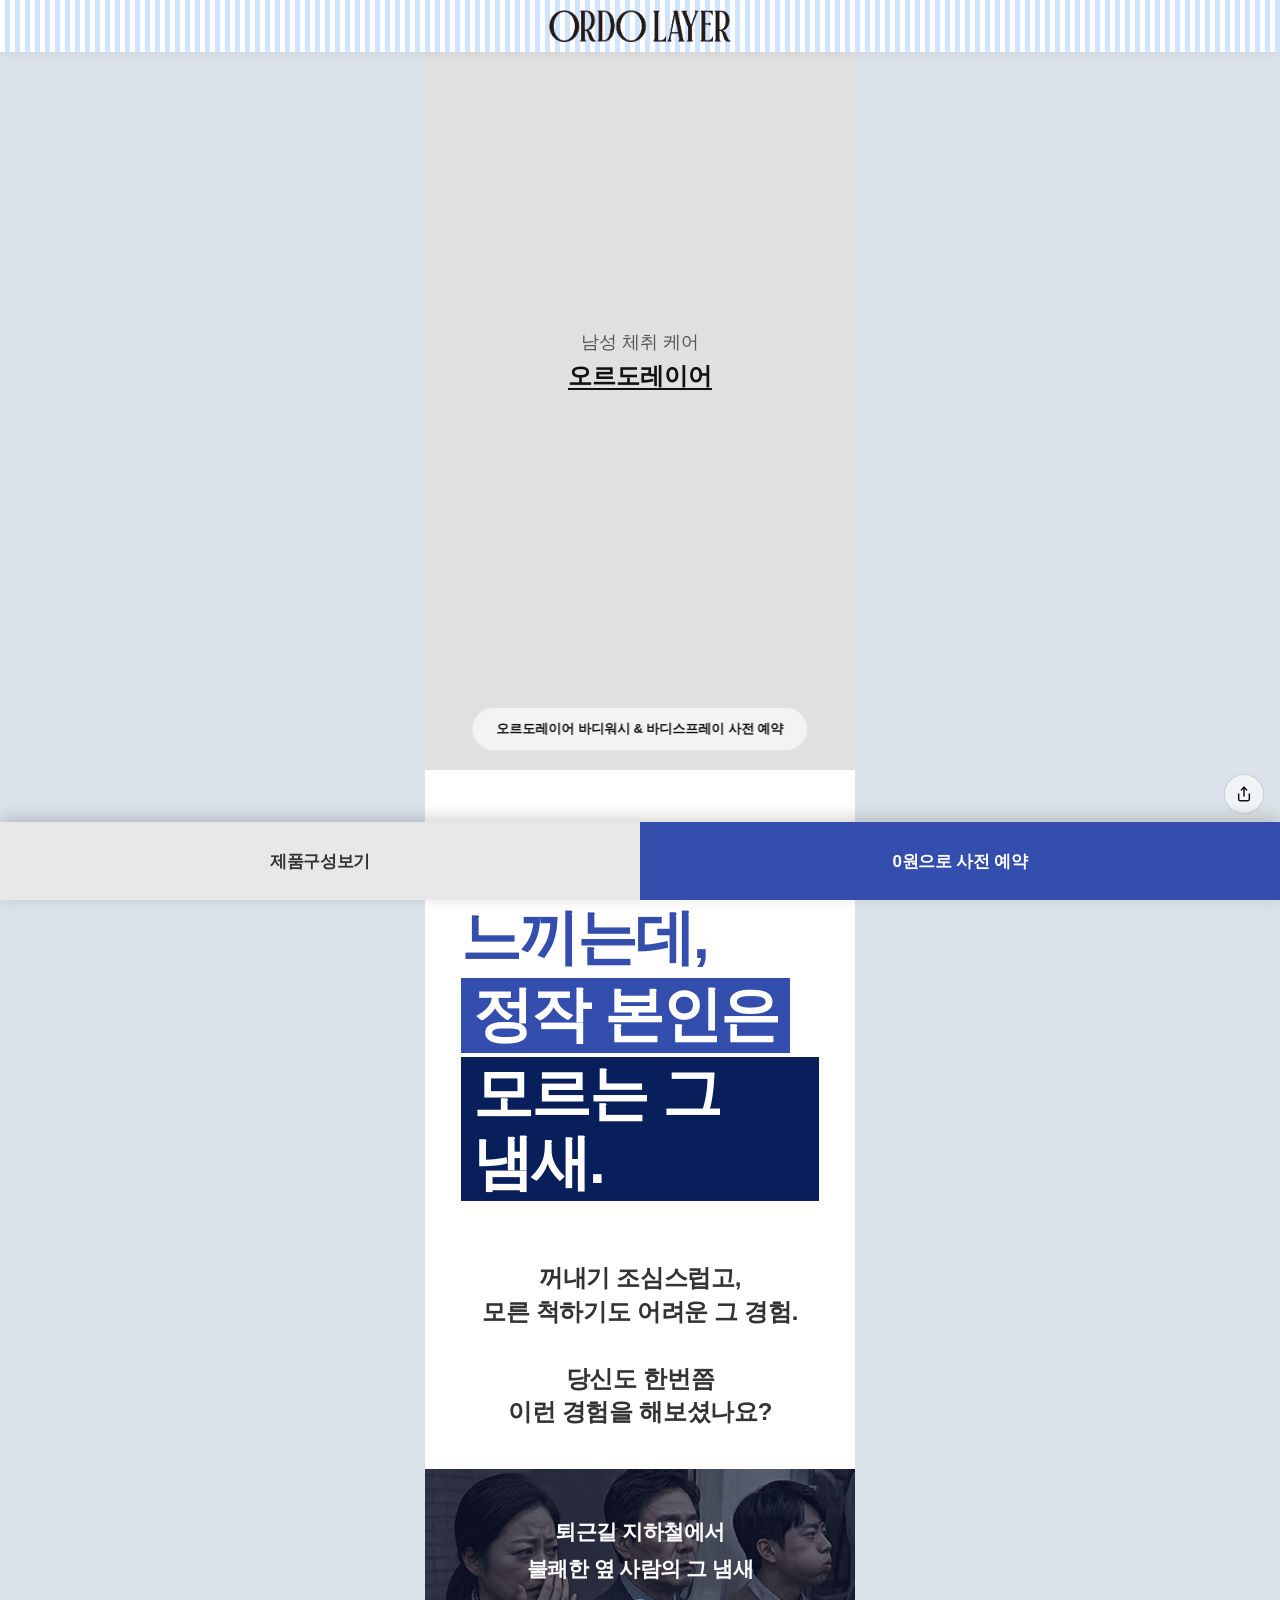
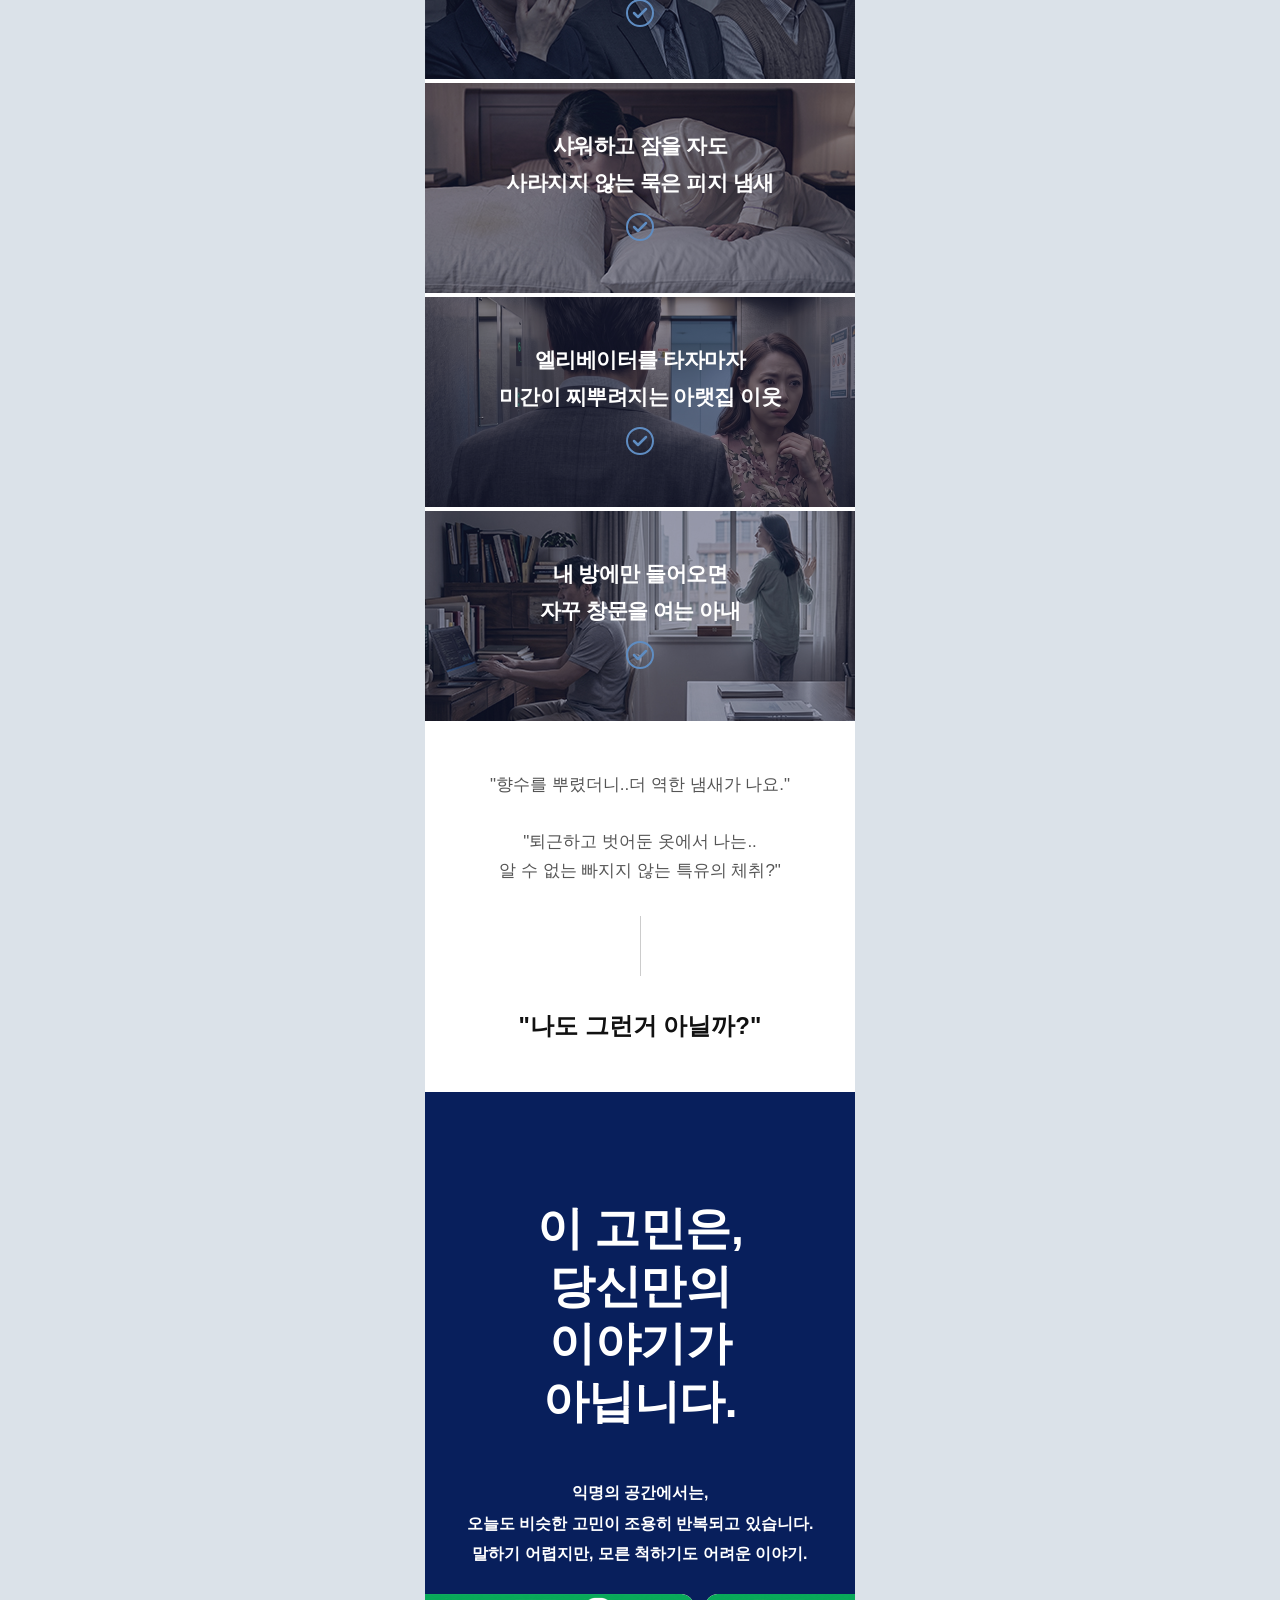
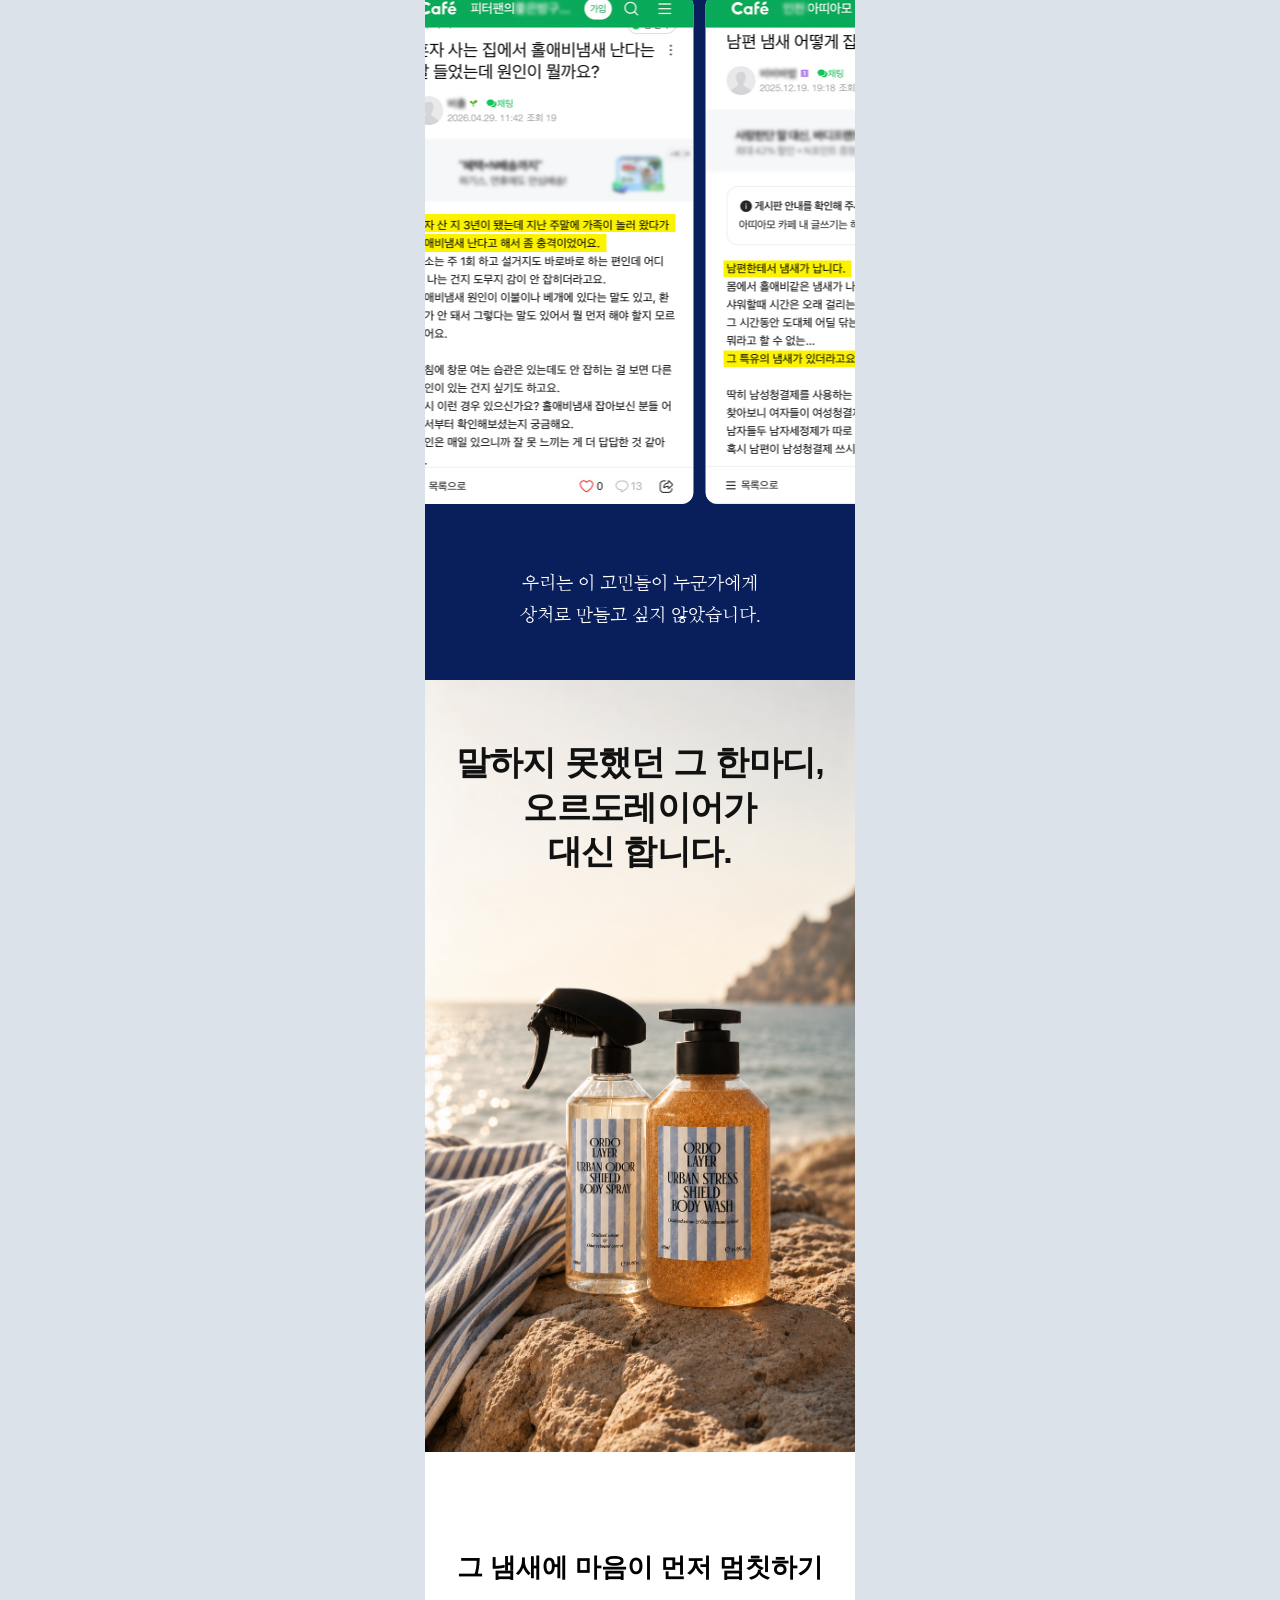
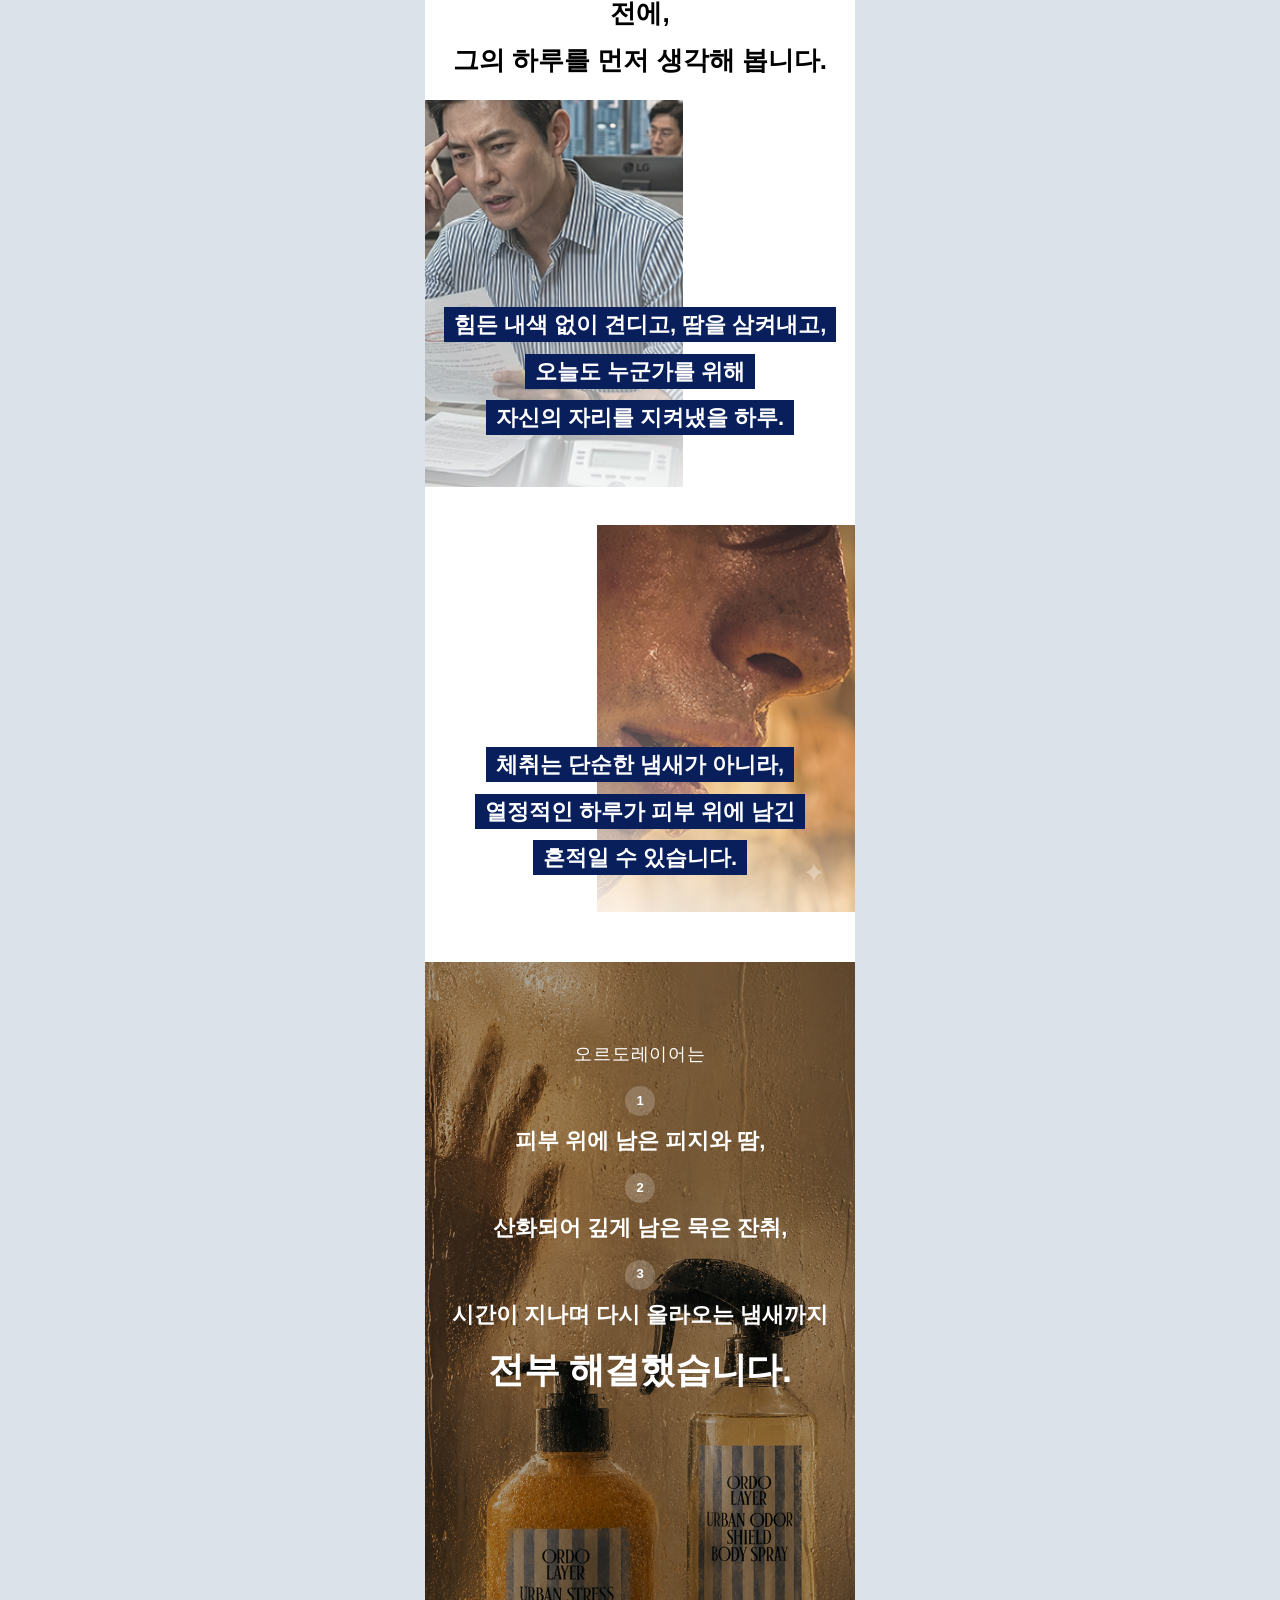
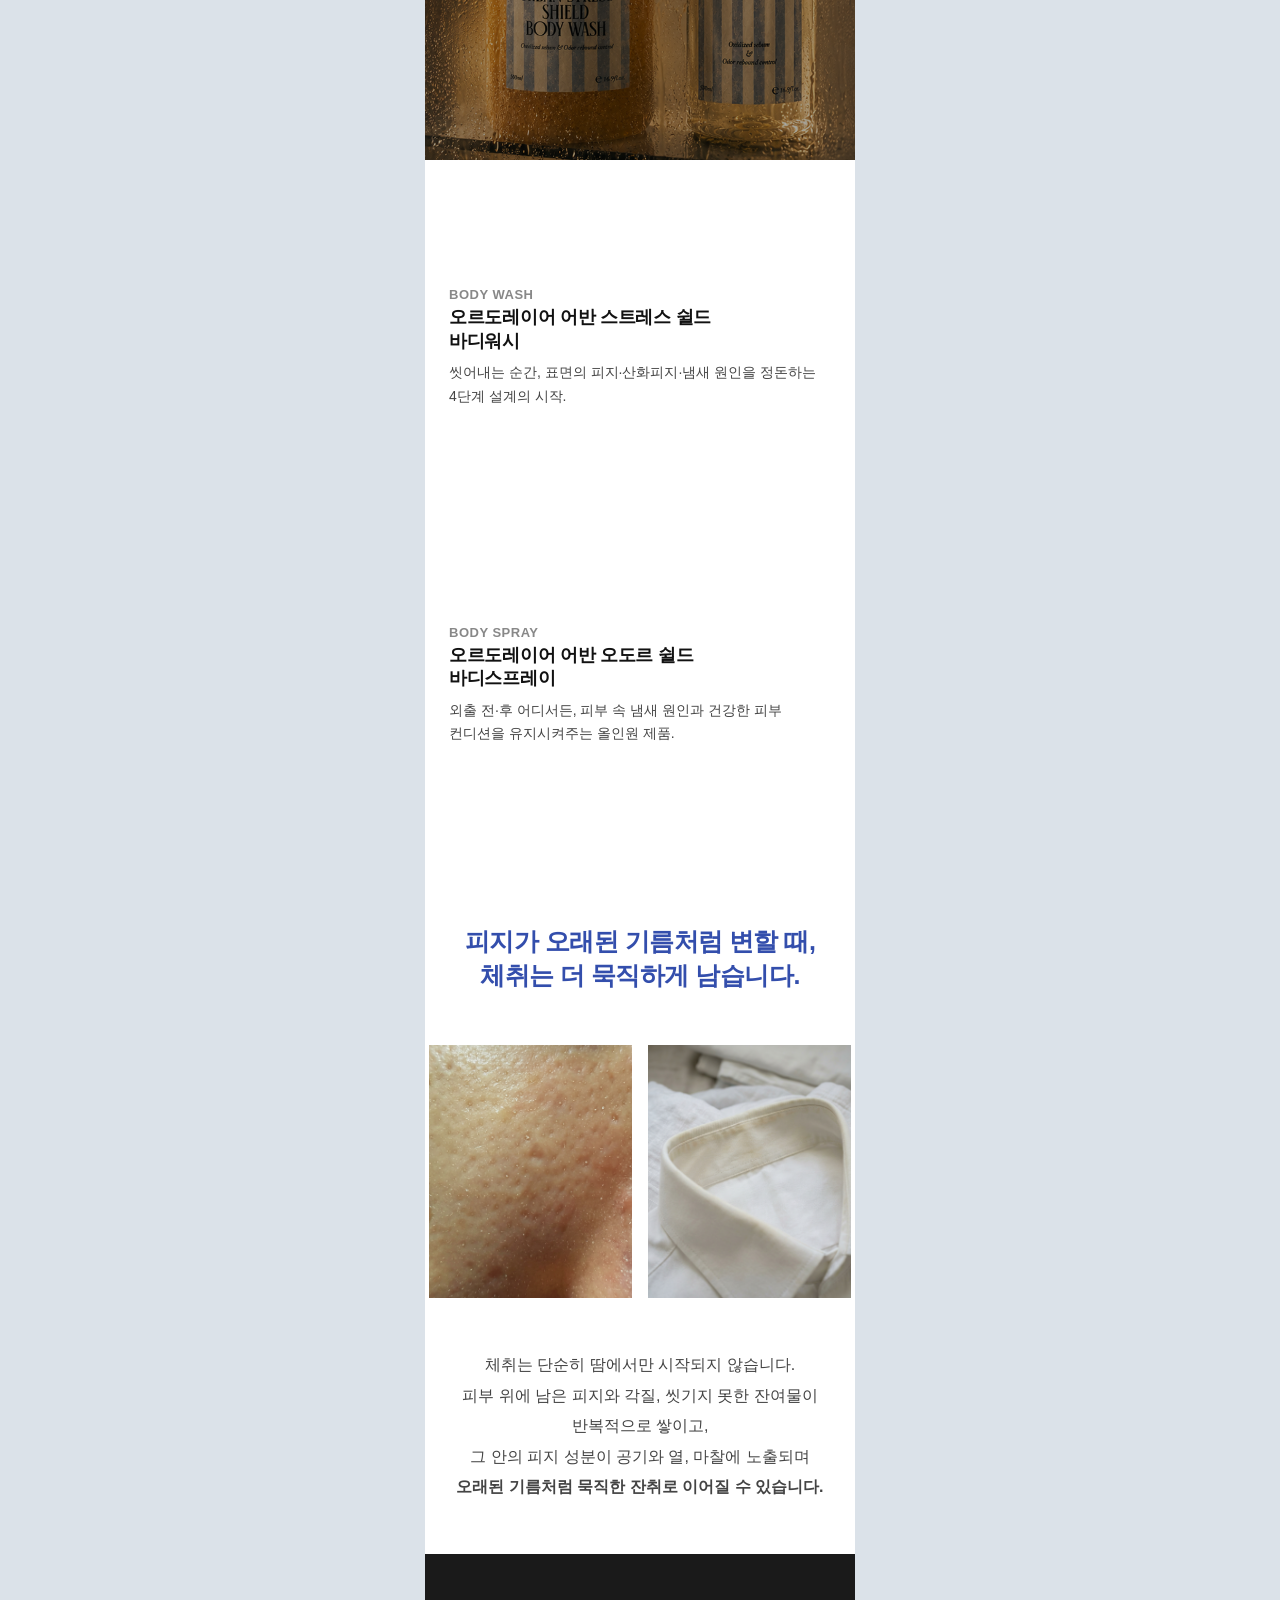
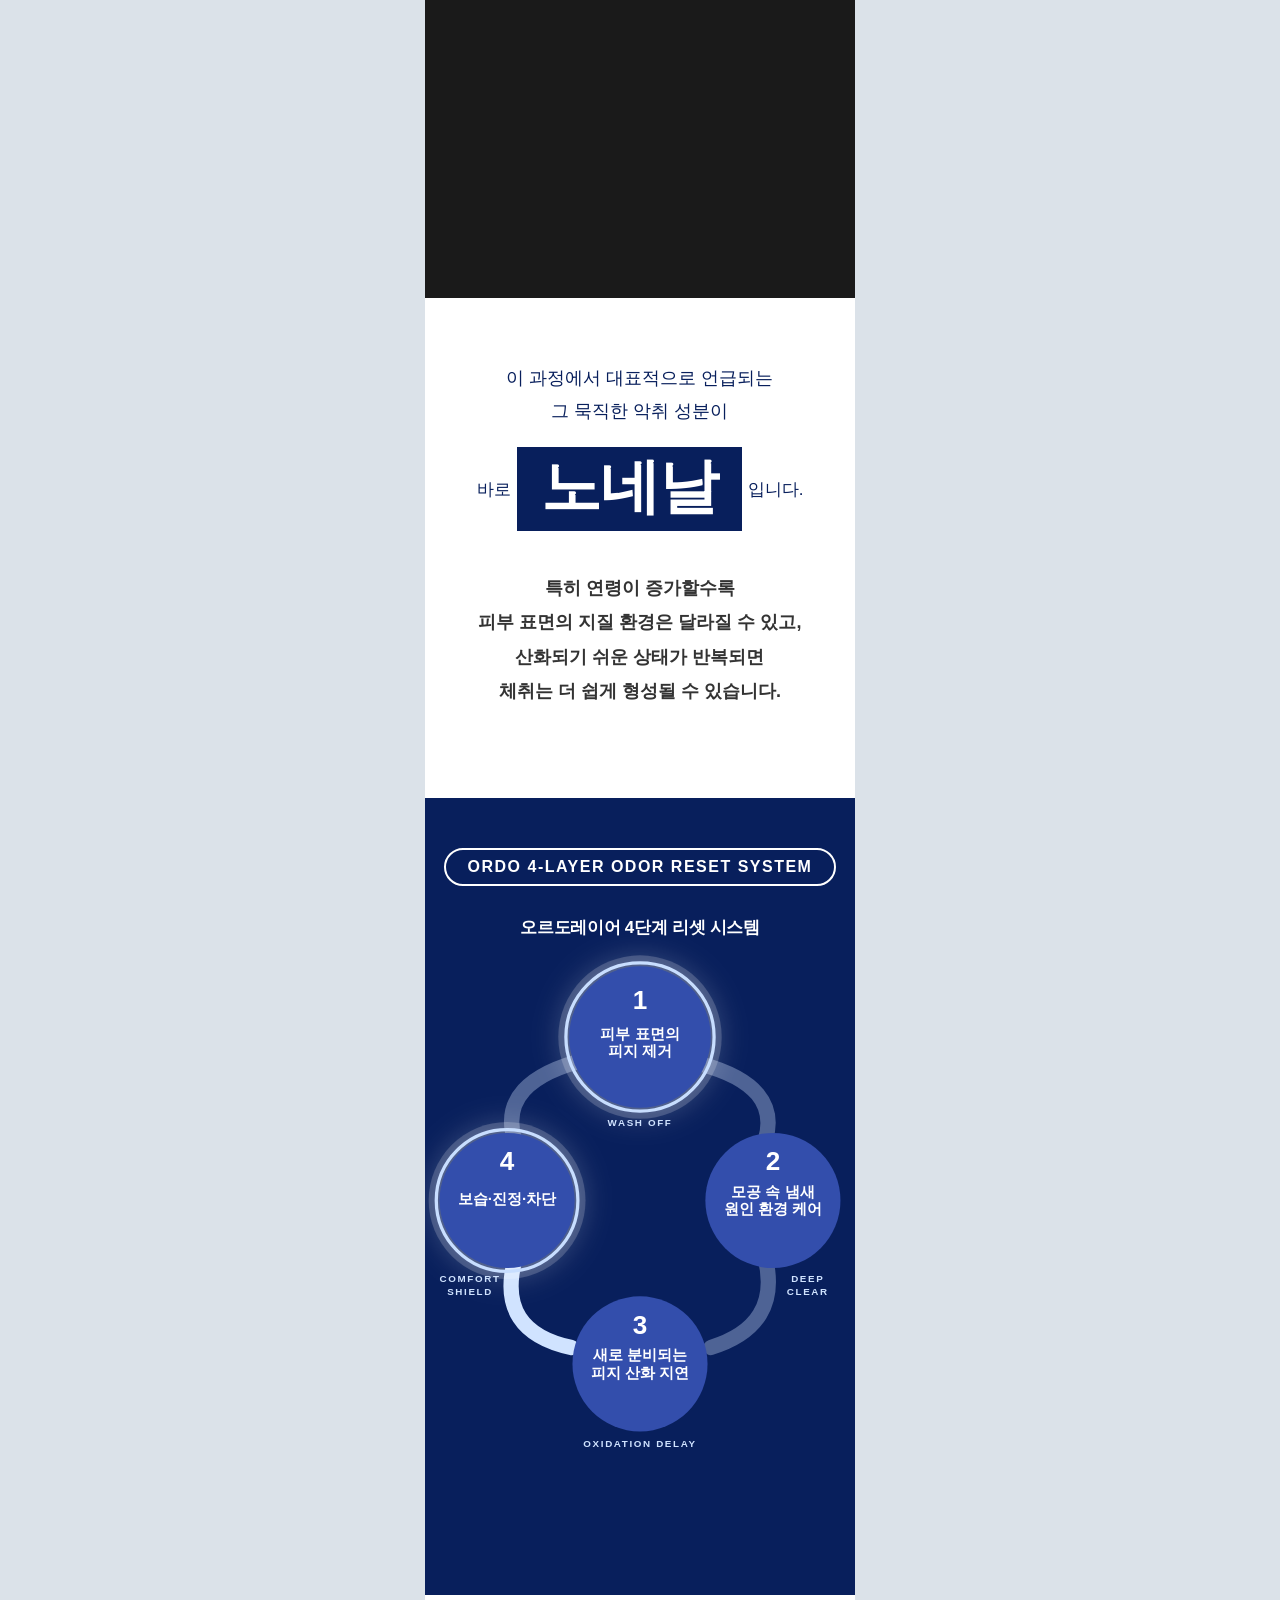
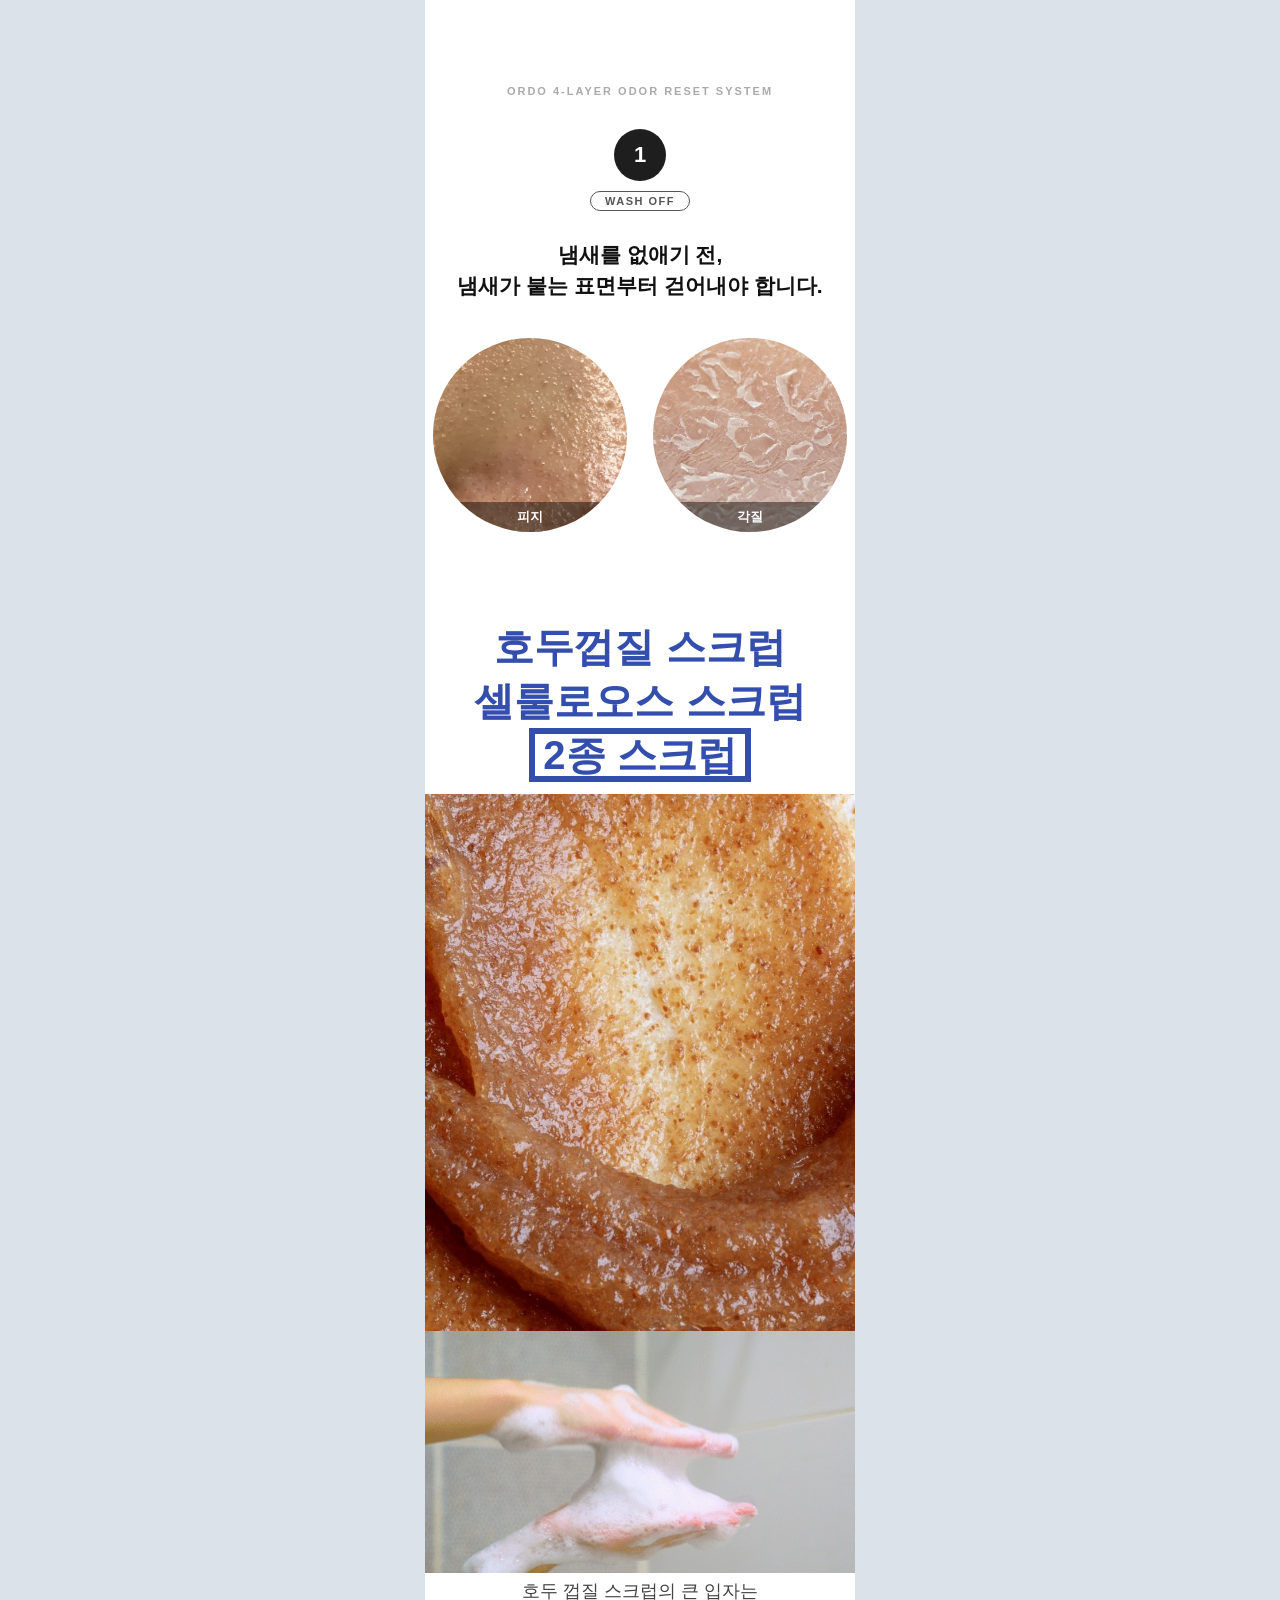
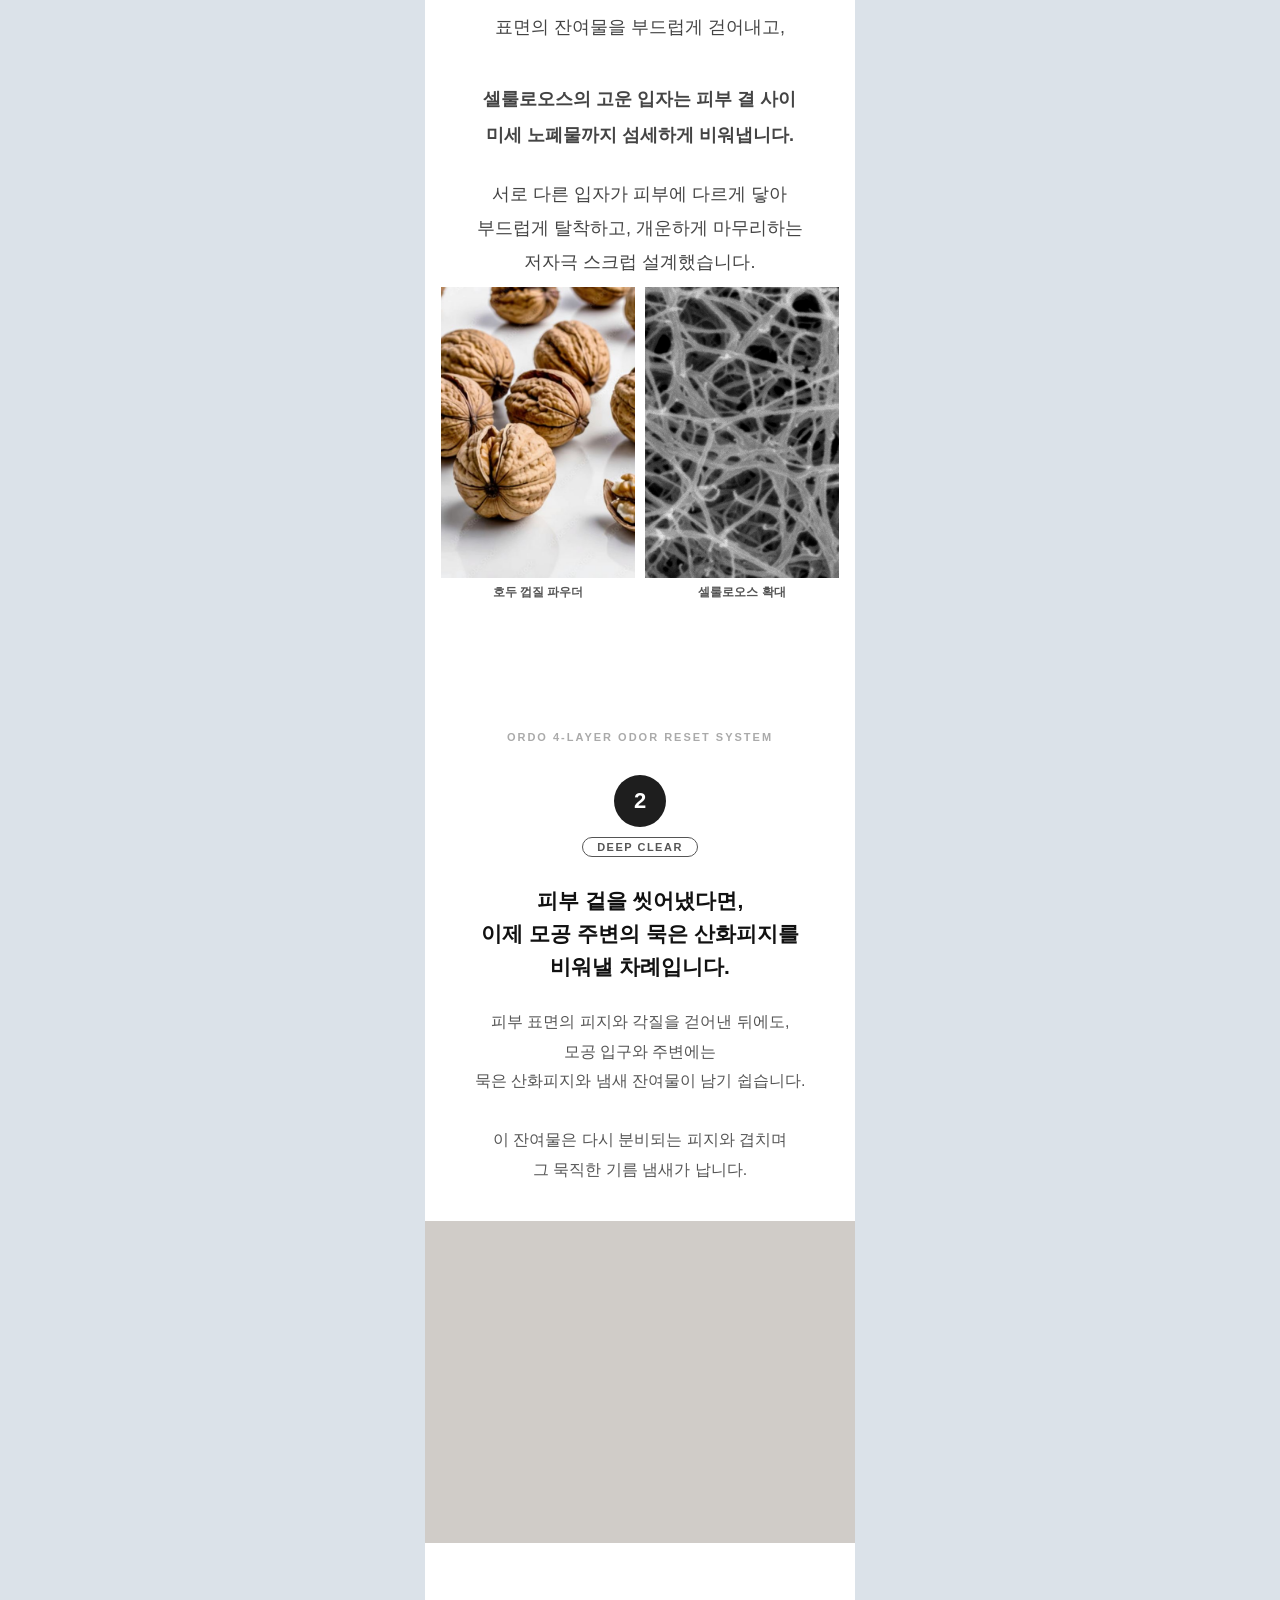
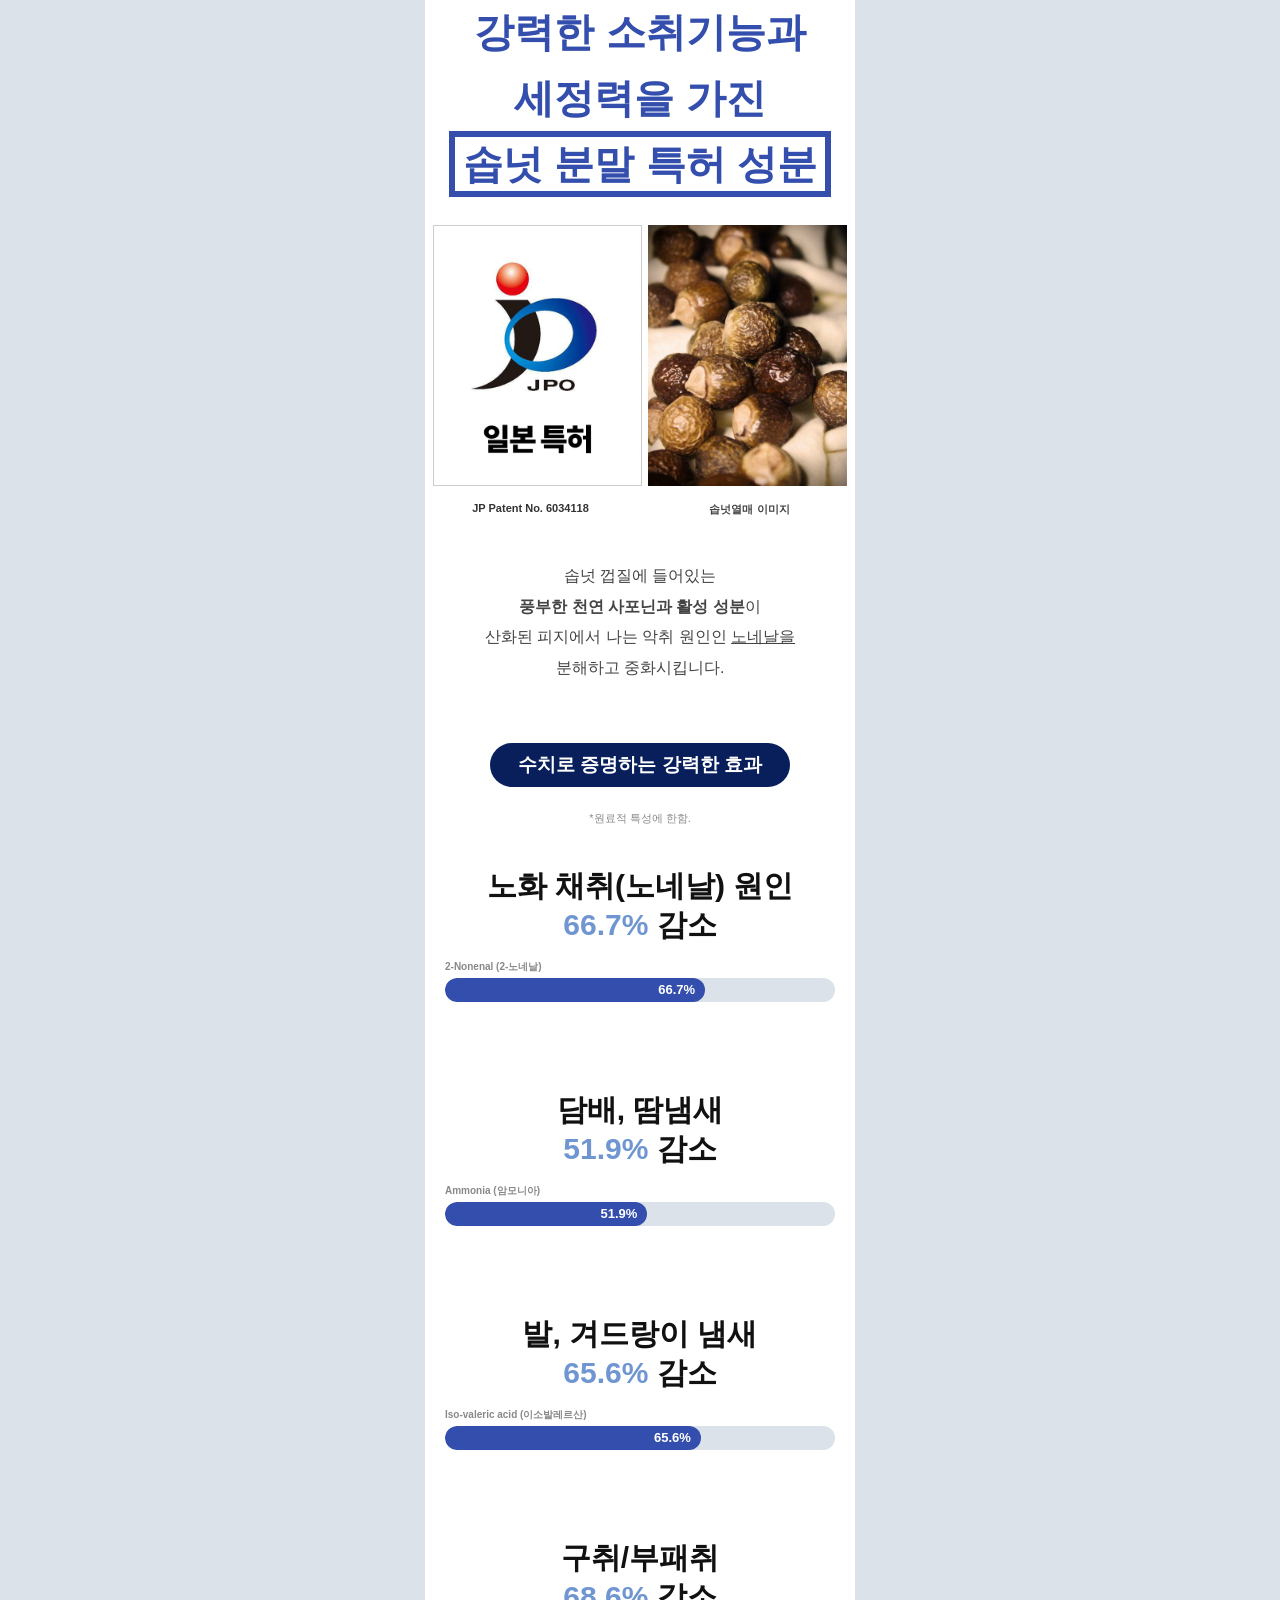
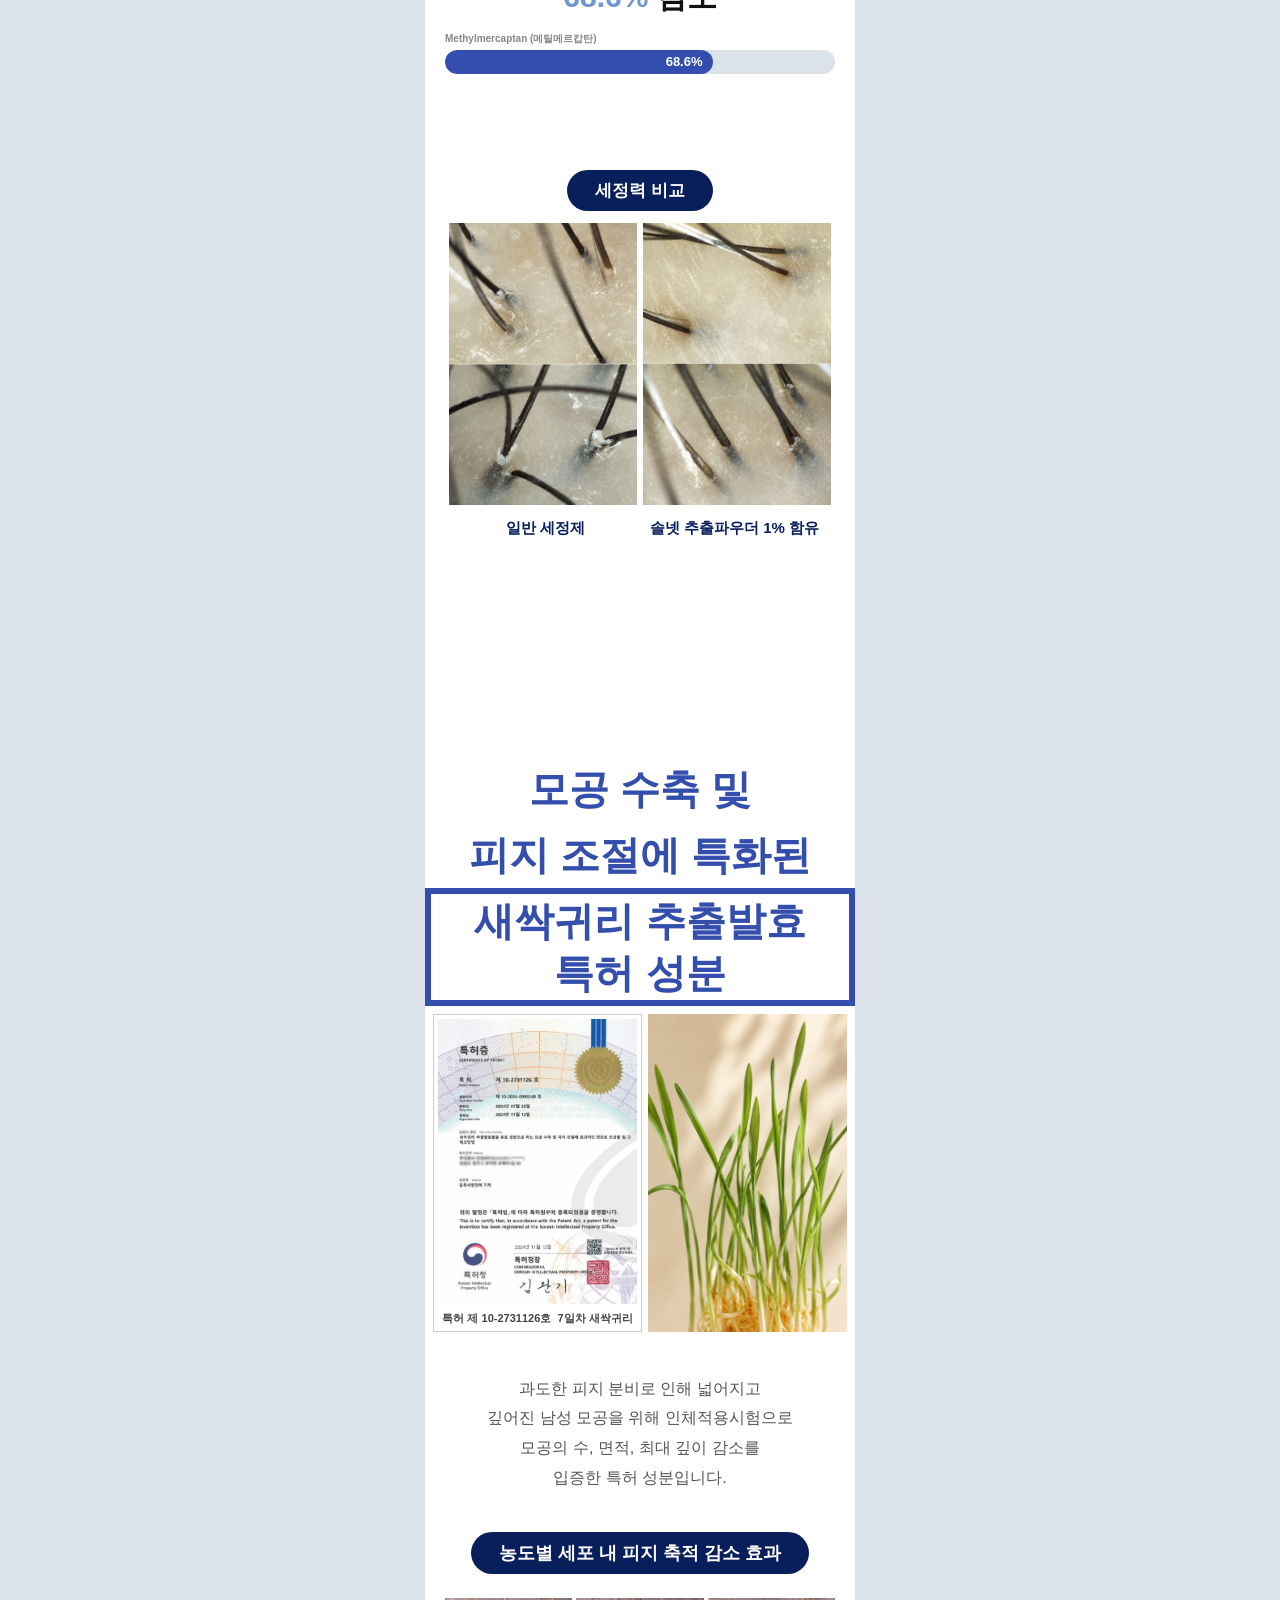
==== commit 93f49fa2: "S1 inline-block boxes + S6 sequential circle glow animation" ====
--- a/index.html
+++ b/index.html
@@ -60,29 +60,28 @@
       font-weight: 800;
       line-height: 1.2;
       letter-spacing: -2px;
-      margin-bottom: 6px;
+      margin-bottom: 4px;
     }
     .s1-main-line2 {
-      display: block;
+      display: inline-block;
       color: #fff;
       background: #334eac;
       font-size: clamp(44px, 14vw, 60px);
       font-weight: 800;
-      line-height: 1.2;
+      line-height: 1.15;
       letter-spacing: -2px;
-      padding: 4px 14px;
-      margin-bottom: 6px;
+      padding: 2px 12px 4px;
+      margin-bottom: 4px;
     }
     .s1-main-line3 {
-      display: block;
+      display: inline-block;
       color: #fff;
       background: #081f5c;
       font-size: clamp(44px, 14vw, 60px);
       font-weight: 900;
-      line-height: 1.2;
-      letter-spacing: -3px;
-      padding: 4px 14px;
-      white-space: nowrap;
+      line-height: 1.15;
+      letter-spacing: -2px;
+      padding: 2px 12px 4px;
     }
     .s1-desc {
       font-size: clamp(18px, 5.5vw, 24px);
@@ -2430,7 +2429,7 @@
     <div class="s1-hero">
       <p class="s1-main">
         <span class="s1-main-line1">남들은 먼저 느끼는데,</span>
-        <span class="s1-main-line2">정작 본인은</span>
+        <span class="s1-main-line2">정작 본인은</span><br>
         <span class="s1-main-line3">모르는 그 냄새.</span>
       </p>
       <p class="s1-desc"><strong>꺼내기 조심스럽고,<br>모른 척하기도 어려운 그 경험.<br><br>당신도 한번쯤<br>이런 경험을 해보셨나요?</strong></p>
@@ -2649,8 +2648,8 @@
     <div class="s6-diagram-wrap">
       <svg class="s6-svg" viewBox="0 0 380 490" xmlns="http://www.w3.org/2000/svg">
         <defs>
-          <filter id="glow1" x="-40%" y="-40%" width="180%" height="180%">
-            <feGaussianBlur stdDeviation="10" result="blur"/>
+          <filter id="glow1" x="-50%" y="-50%" width="200%" height="200%">
+            <feGaussianBlur stdDeviation="12" result="blur"/>
             <feMerge>
               <feMergeNode in="blur"/>
               <feMergeNode in="SourceGraphic"/>
@@ -2668,9 +2667,20 @@
         <path class="s6-arrow" d="M 127 375 Q 58 360 75 295" fill="none"/>
         <path class="s6-arrow" d="M 75 185 Q 58 130 143 110" fill="none"/>
 
-        <!-- 원 1: 상단 중앙 (큰 원 + 글로우) -->
-        <circle cx="190" cy="90" r="70" fill="rgba(255,255,255,0.15)" filter="url(#glow1)"/>
-        <circle class="s6-circle" cx="190" cy="90" r="65" fill="url(#grad1)" stroke="#c8deff" stroke-width="2.5"/>
+        <!-- glow rings: JS로 opacity 제어 -->
+        <circle class="s6-glow-ring" data-node="1" cx="190" cy="90" r="75" fill="rgba(255,255,255,0.18)" filter="url(#glow1)" opacity="0"/>
+        <circle class="s6-glow-ring" data-node="2" cx="312" cy="240" r="72" fill="rgba(255,255,255,0.18)" filter="url(#glow1)" opacity="0"/>
+        <circle class="s6-glow-ring" data-node="3" cx="190" cy="390" r="72" fill="rgba(255,255,255,0.18)" filter="url(#glow1)" opacity="0"/>
+        <circle class="s6-glow-ring" data-node="4" cx="68" cy="240" r="72" fill="rgba(255,255,255,0.18)" filter="url(#glow1)" opacity="0"/>
+
+        <!-- stroke rings for active circle border highlight -->
+        <circle class="s6-active-ring" data-node="1" cx="190" cy="90" r="68" fill="none" stroke="#c8deff" stroke-width="3" opacity="0"/>
+        <circle class="s6-active-ring" data-node="2" cx="312" cy="240" r="65" fill="none" stroke="#c8deff" stroke-width="3" opacity="0"/>
+        <circle class="s6-active-ring" data-node="3" cx="190" cy="390" r="65" fill="none" stroke="#c8deff" stroke-width="3" opacity="0"/>
+        <circle class="s6-active-ring" data-node="4" cx="68" cy="240" r="65" fill="none" stroke="#c8deff" stroke-width="3" opacity="0"/>
+
+        <!-- 원 1: 상단 중앙 -->
+        <circle class="s6-circle" cx="190" cy="90" r="65" fill="url(#grad1)"/>
         <text class="s6-num" x="190" y="58">1</text>
         <text class="s6-txt" x="190" y="88">피부 표면의</text>
         <text class="s6-txt" x="190" y="104">피지 제거</text>
@@ -3277,6 +3287,31 @@
   step();
 })();
 
+// S6 원 순차 글로우 애니메이션 (1→2→3→4→1 반복)
+(function(){
+  var glows = document.querySelectorAll('.s6-glow-ring');
+  var rings = document.querySelectorAll('.s6-active-ring');
+  if(!glows.length) return;
+  var current = 0;
+  var nodes = [1, 2, 3, 4];
+  function stepCircle() {
+    var activeNode = nodes[current];
+    glows.forEach(function(g) {
+      var node = parseInt(g.getAttribute('data-node'));
+      g.style.transition = 'opacity 0.5s ease';
+      g.style.opacity = (node === activeNode) ? '1' : '0';
+    });
+    rings.forEach(function(r) {
+      var node = parseInt(r.getAttribute('data-node'));
+      r.style.transition = 'opacity 0.5s ease';
+      r.style.opacity = (node === activeNode) ? '1' : '0';
+    });
+    current = (current + 1) % nodes.length;
+    setTimeout(stepCircle, 900);
+  }
+  stepCircle();
+})();
+
 (function(){
   var track = document.querySelector('.s2-slider-track');
   if(!track) return;
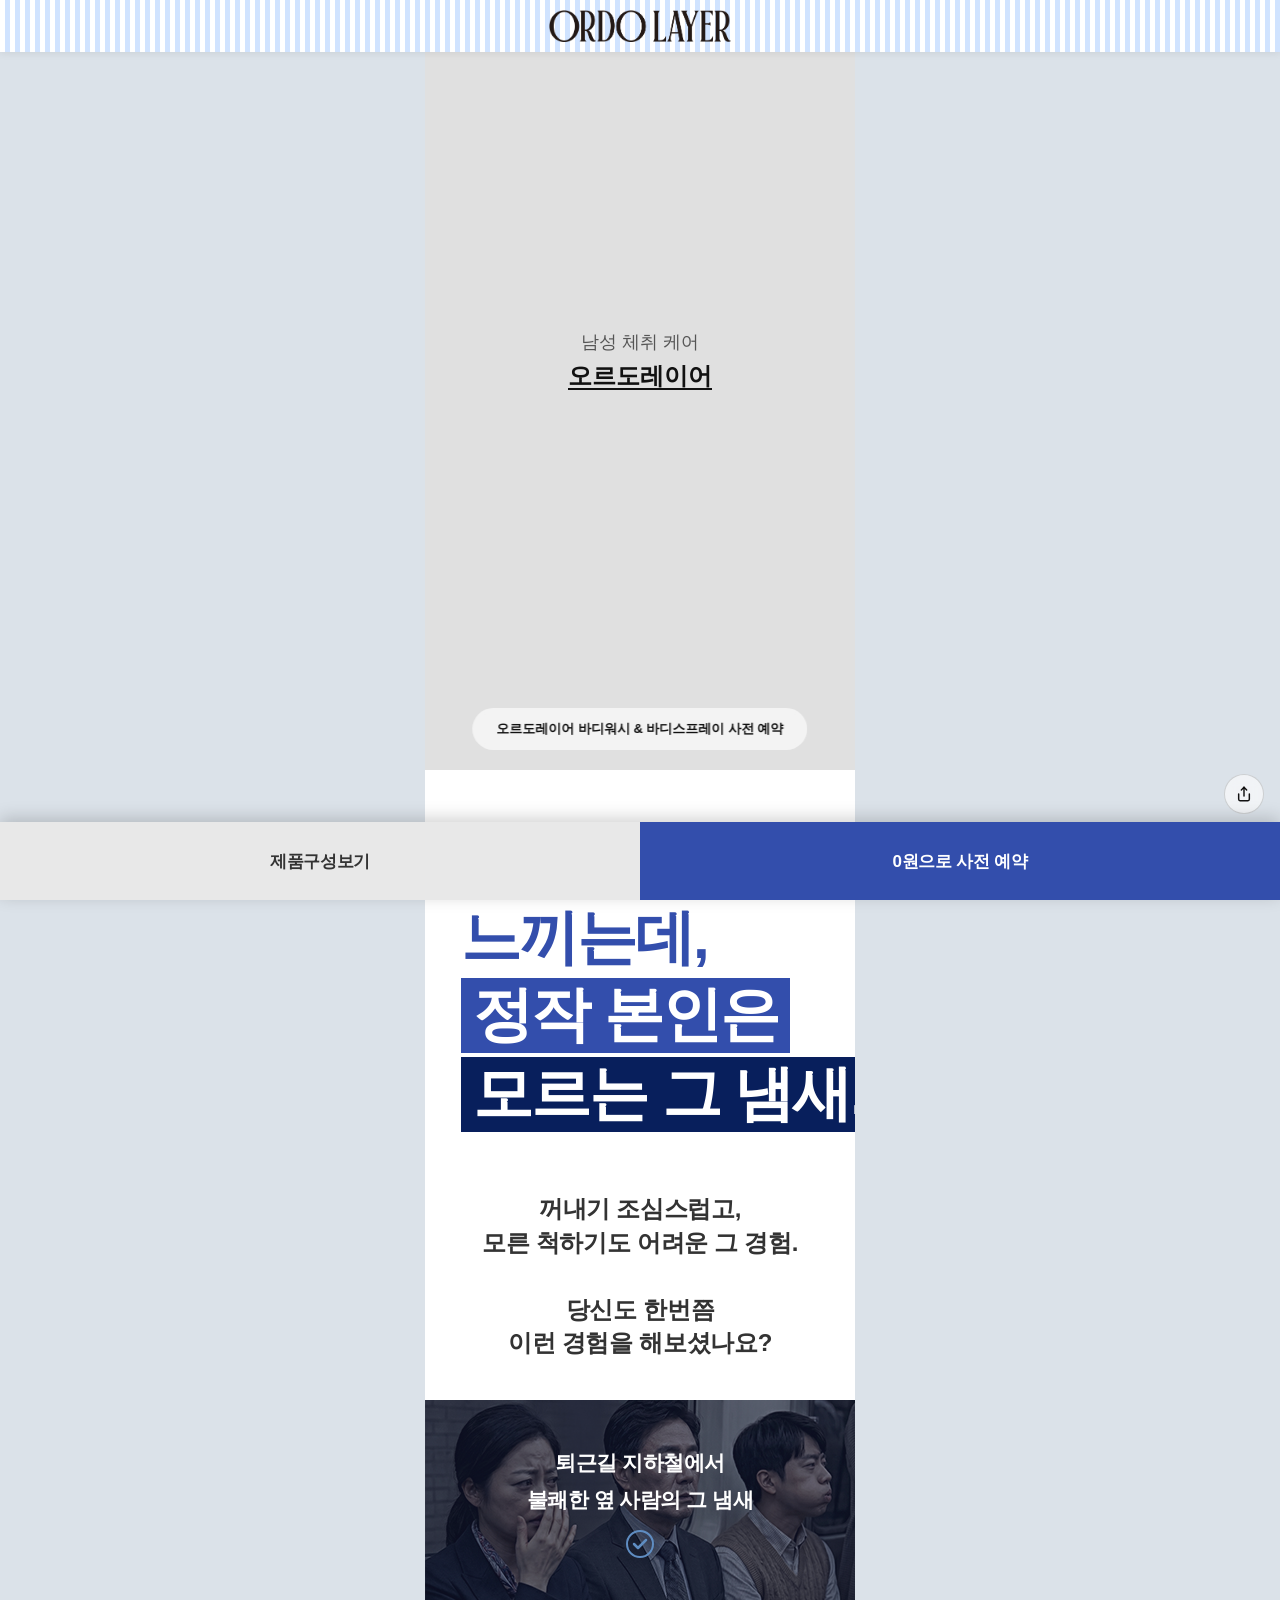
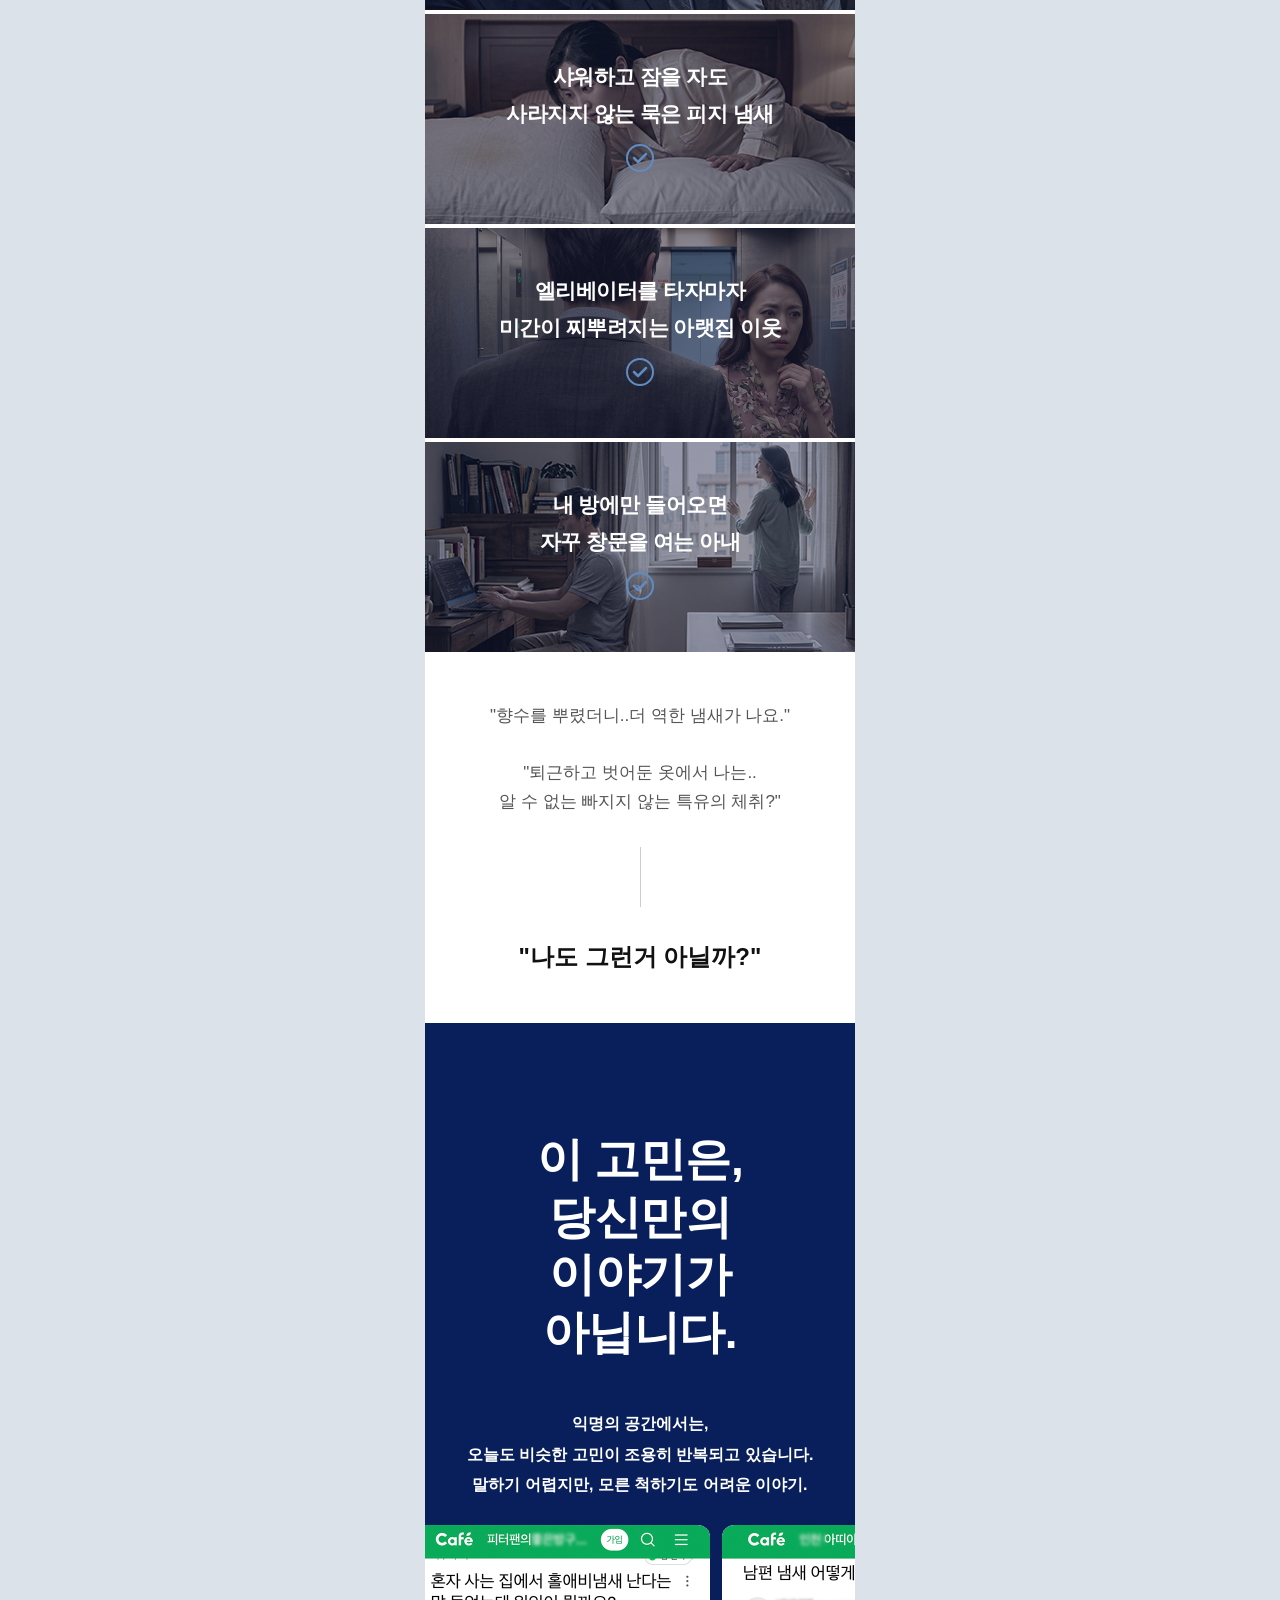
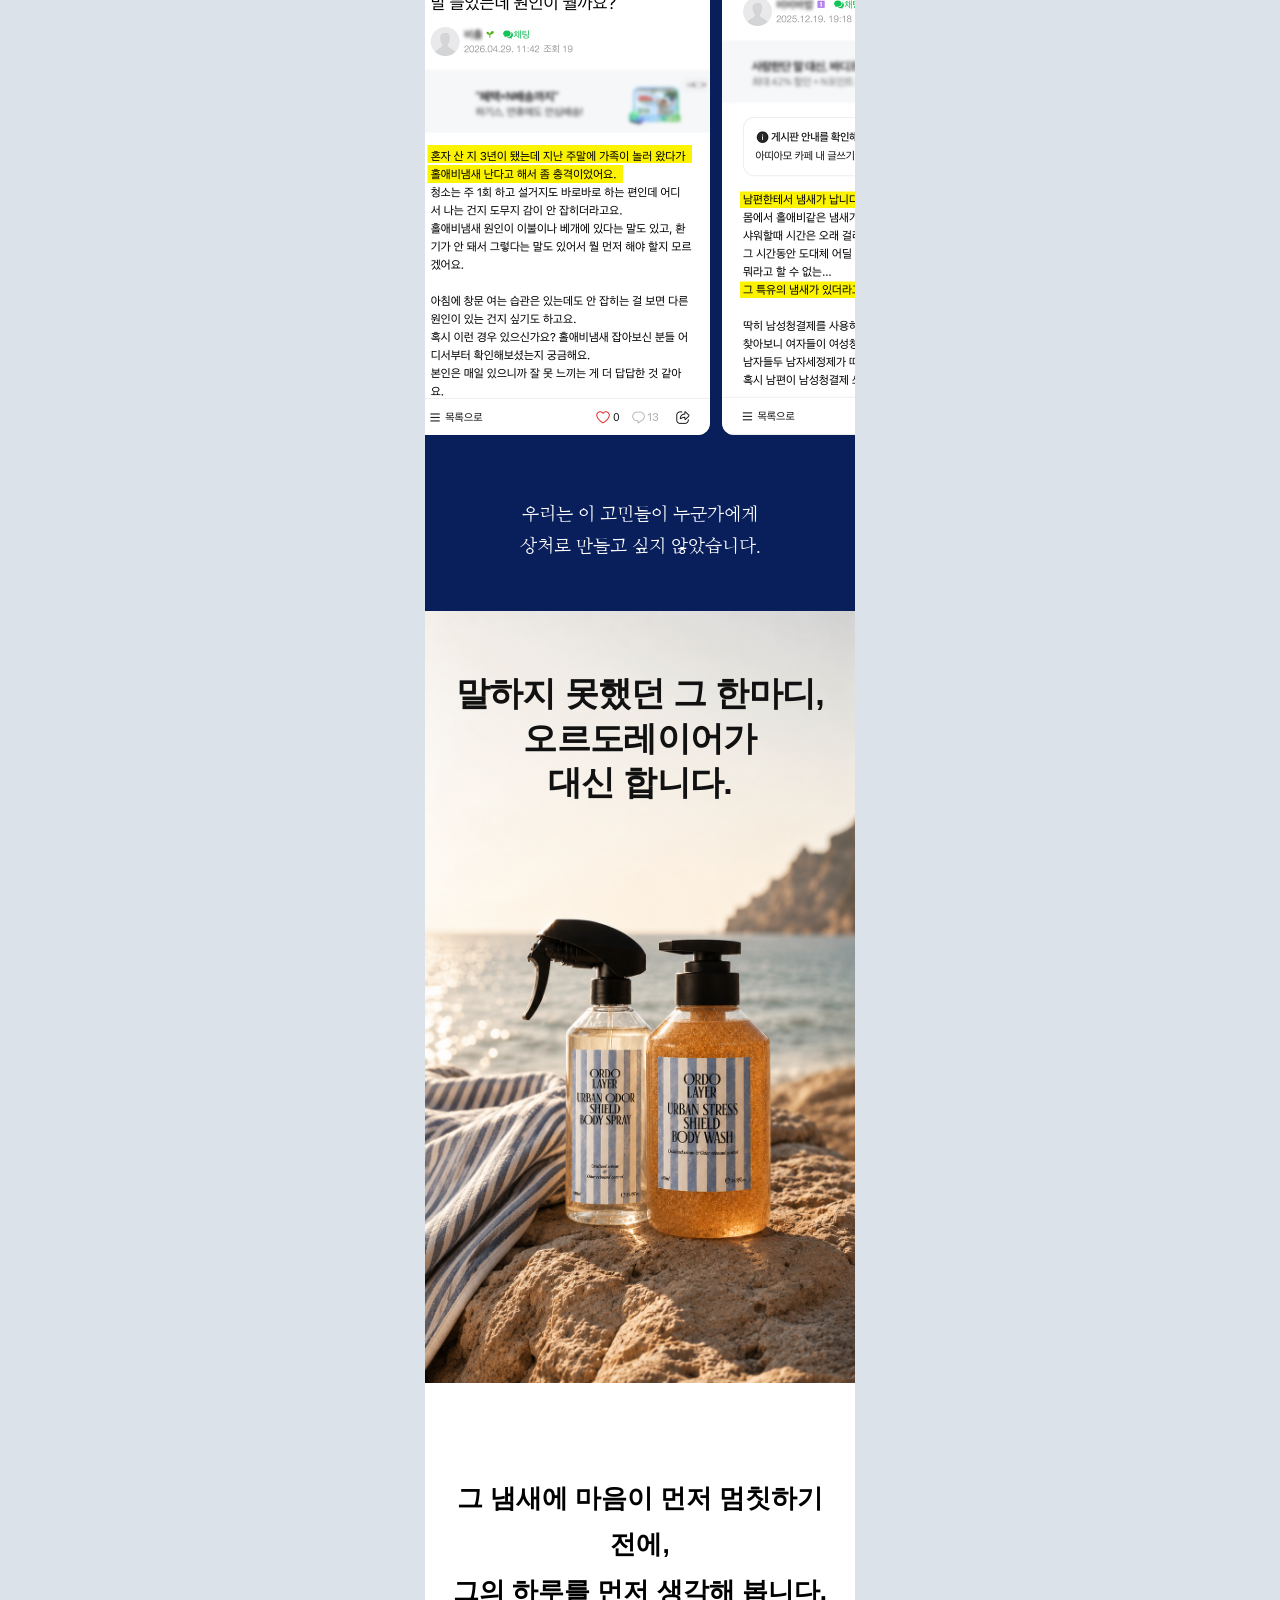
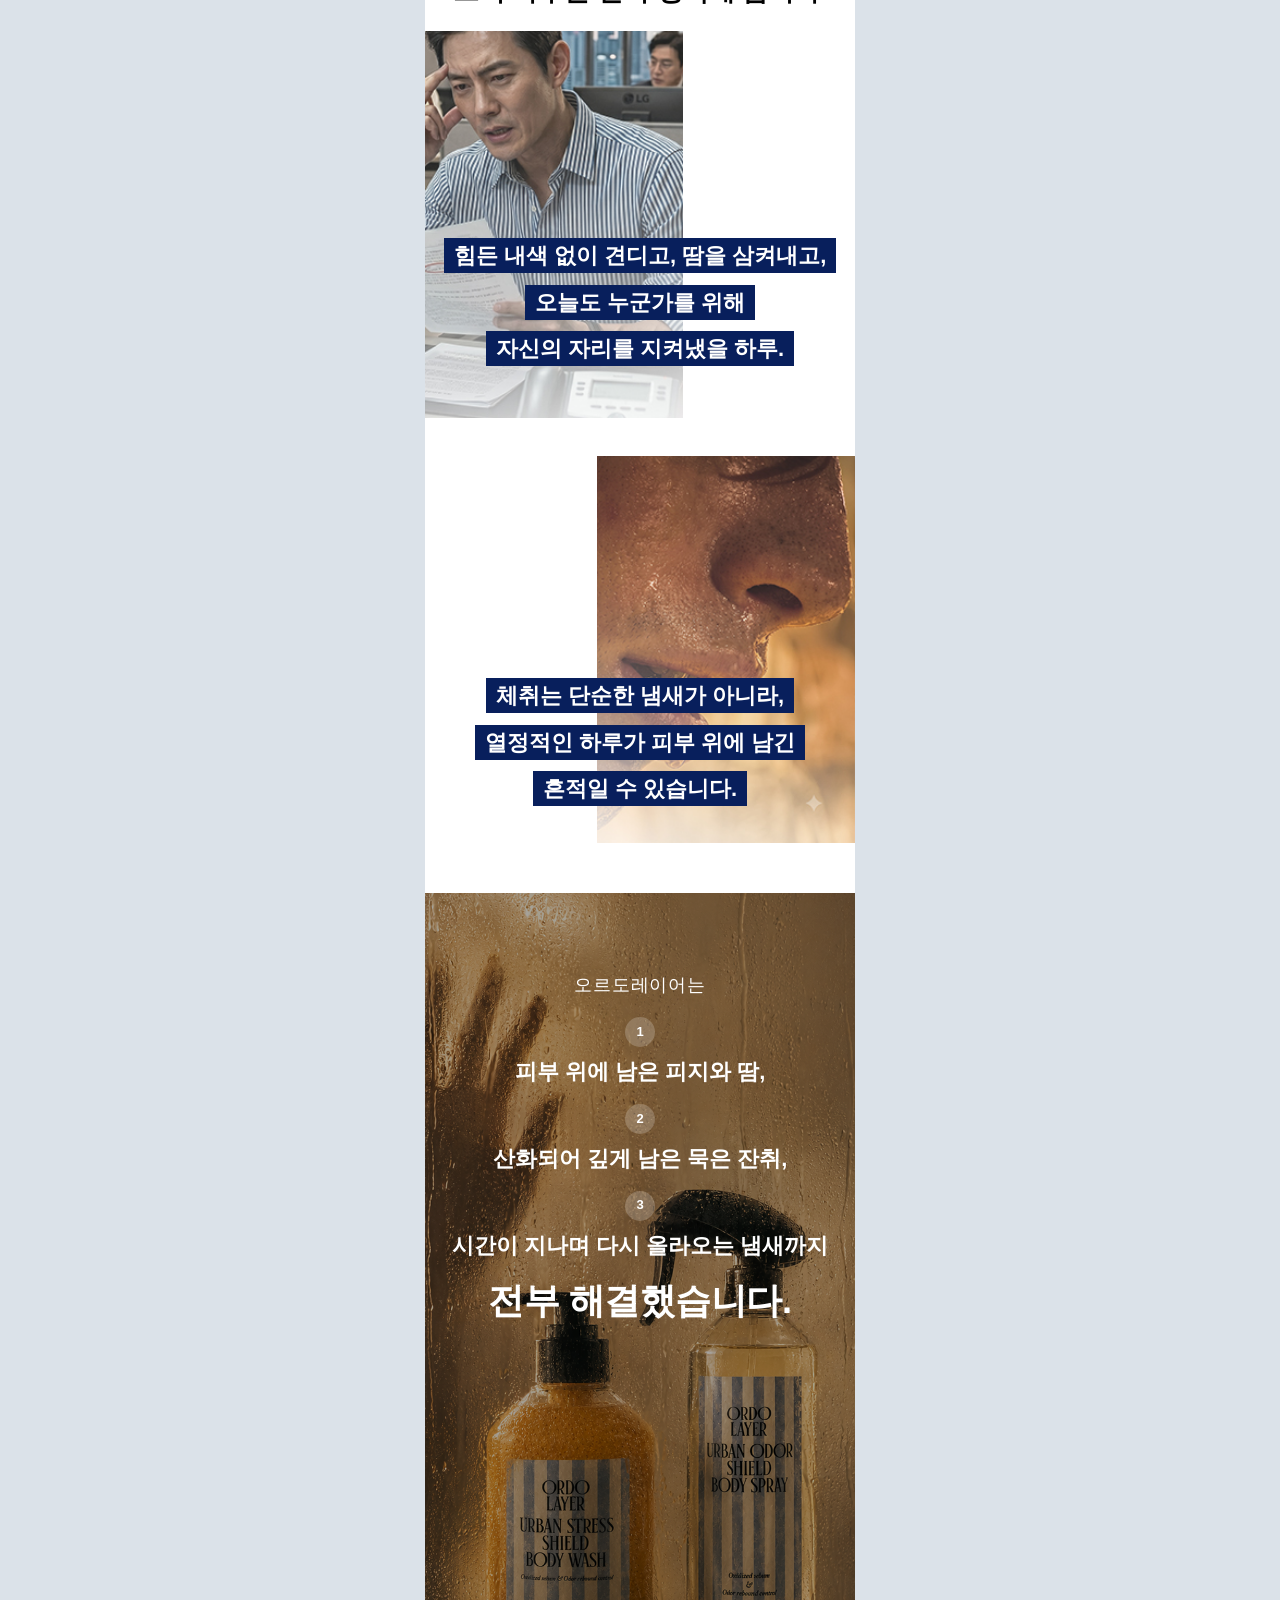
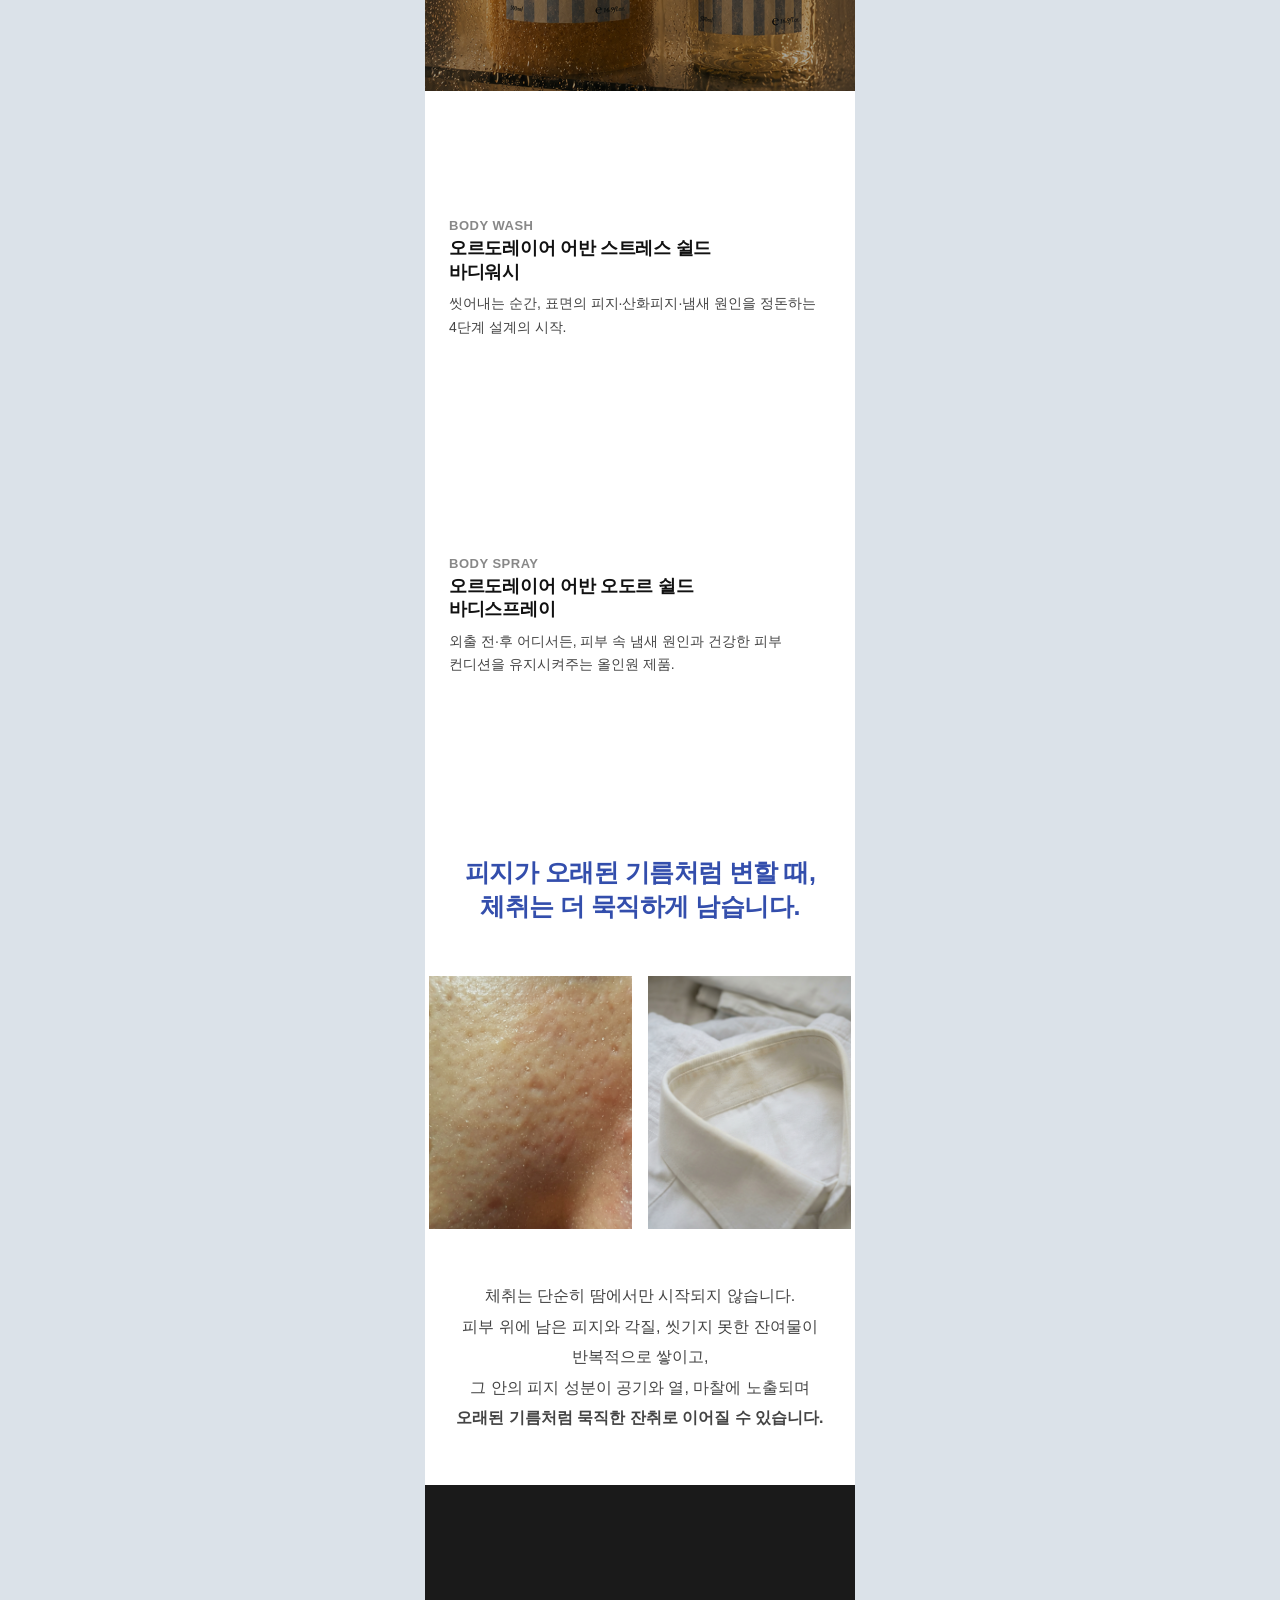
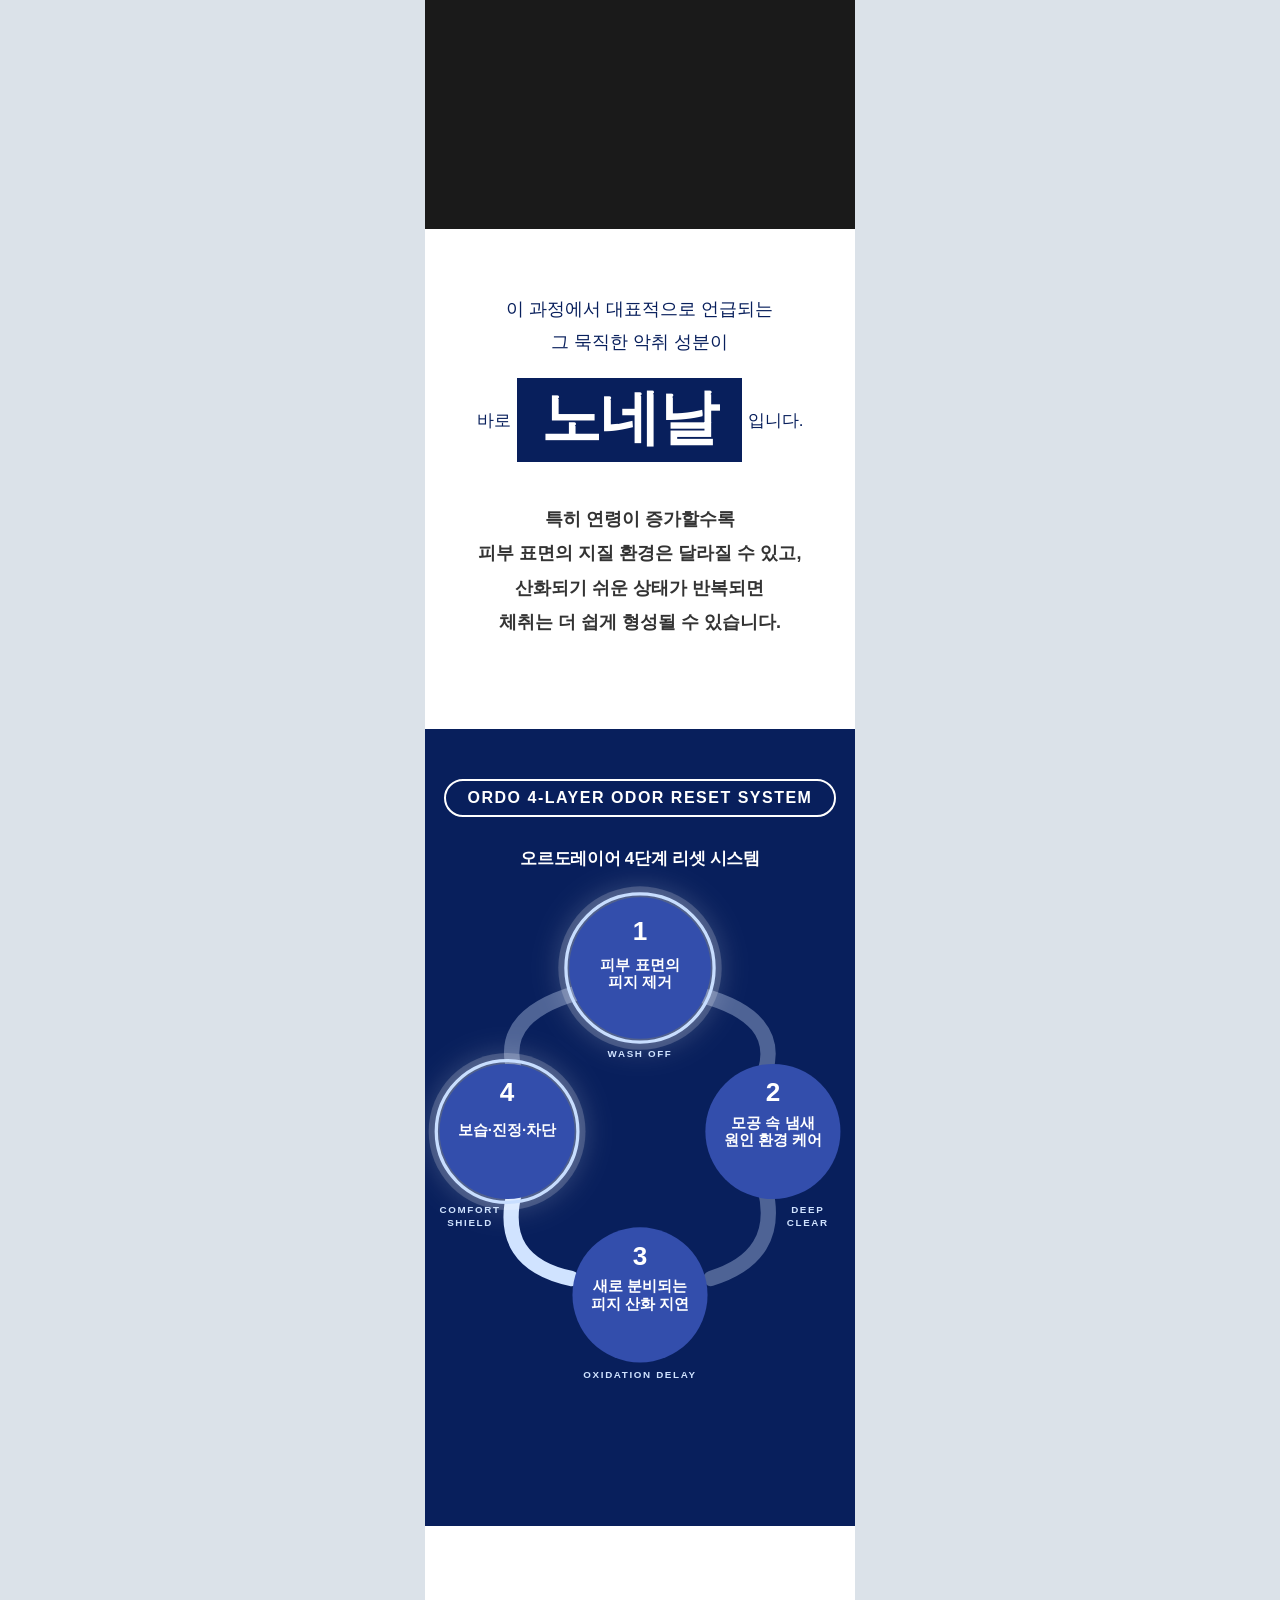
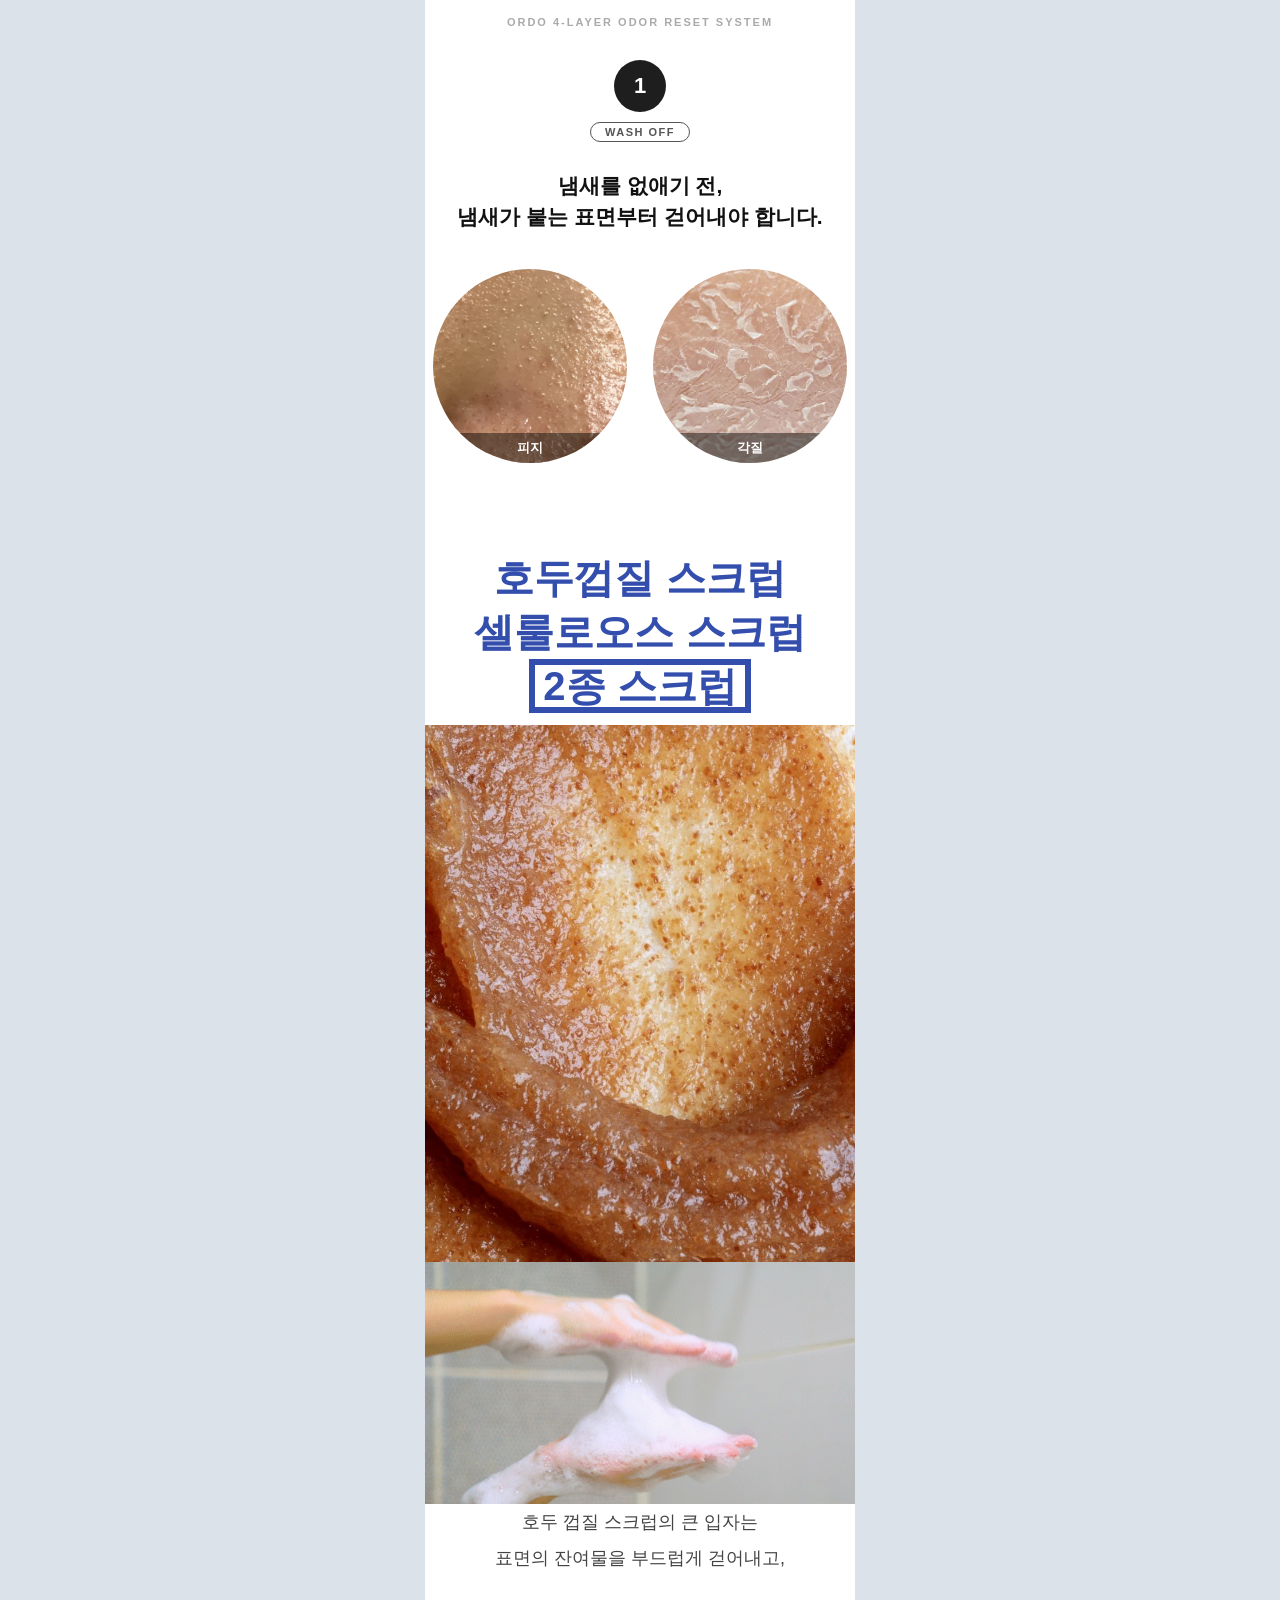
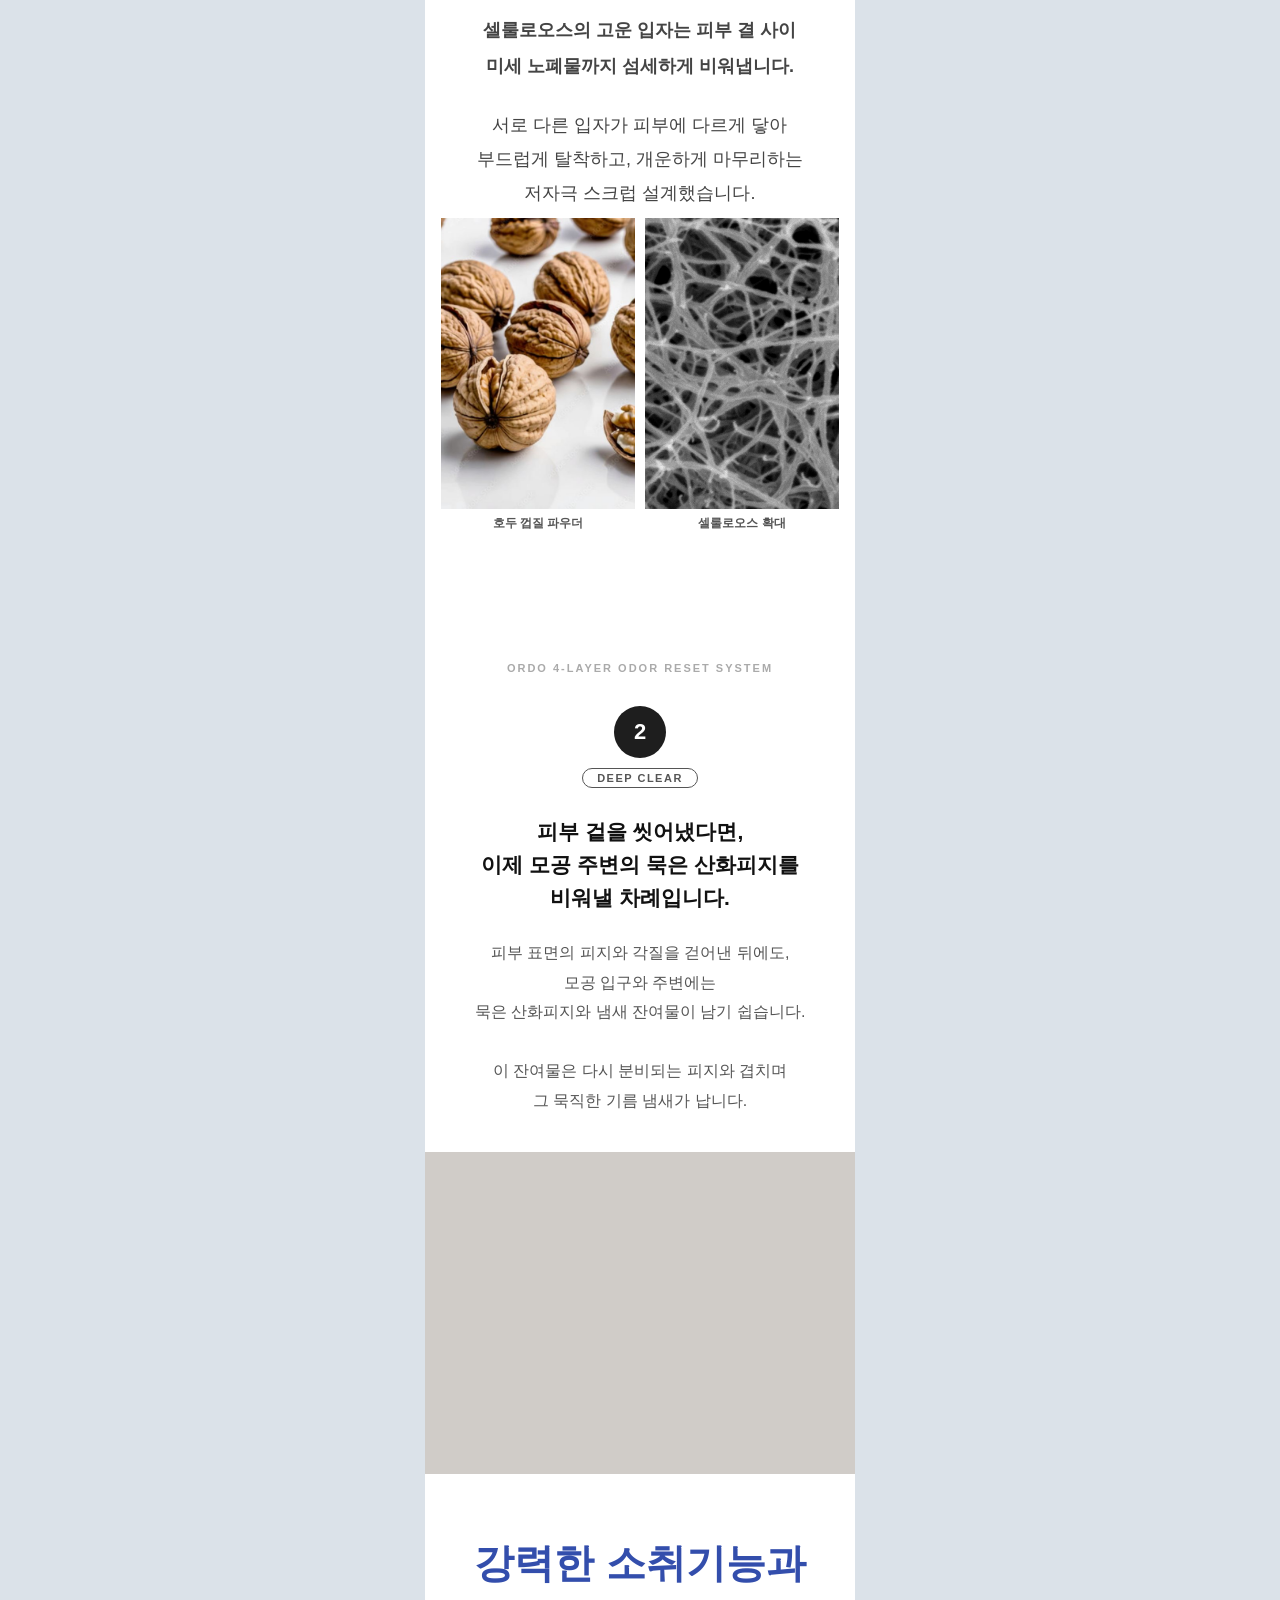
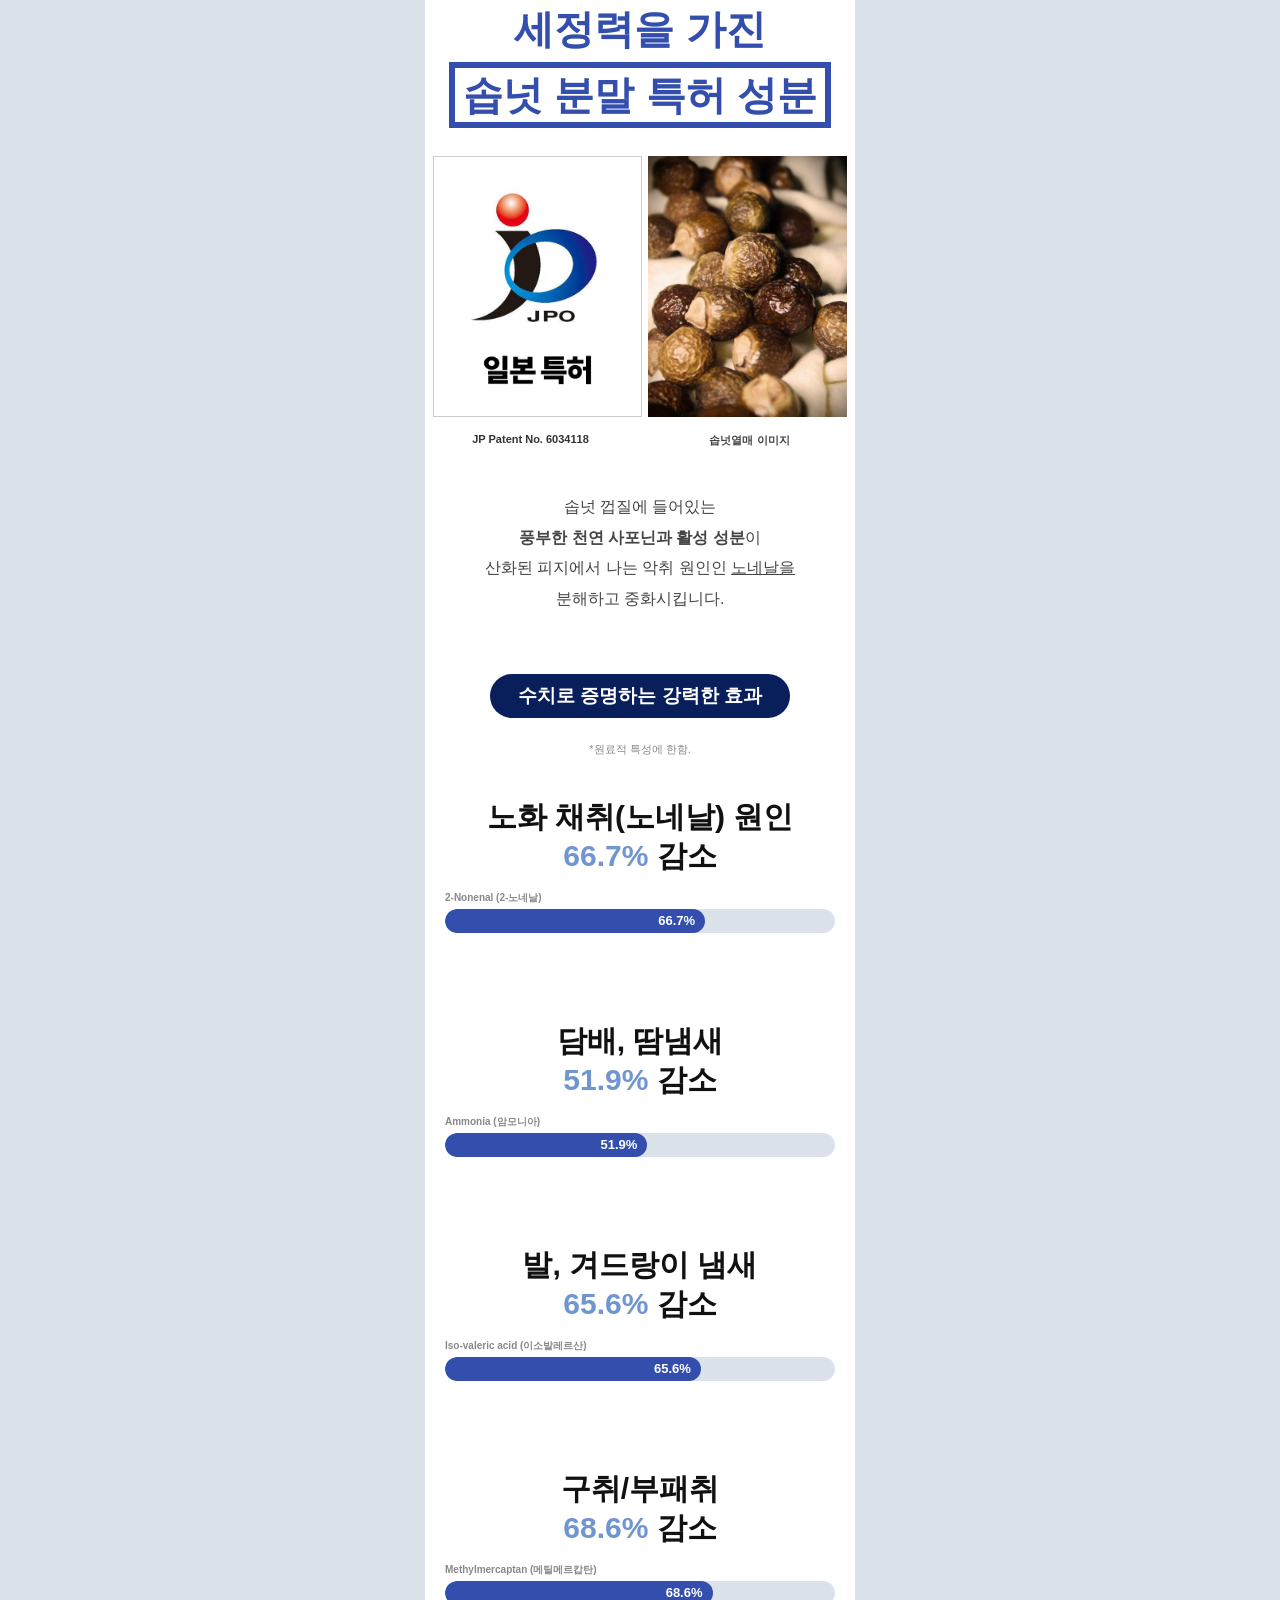
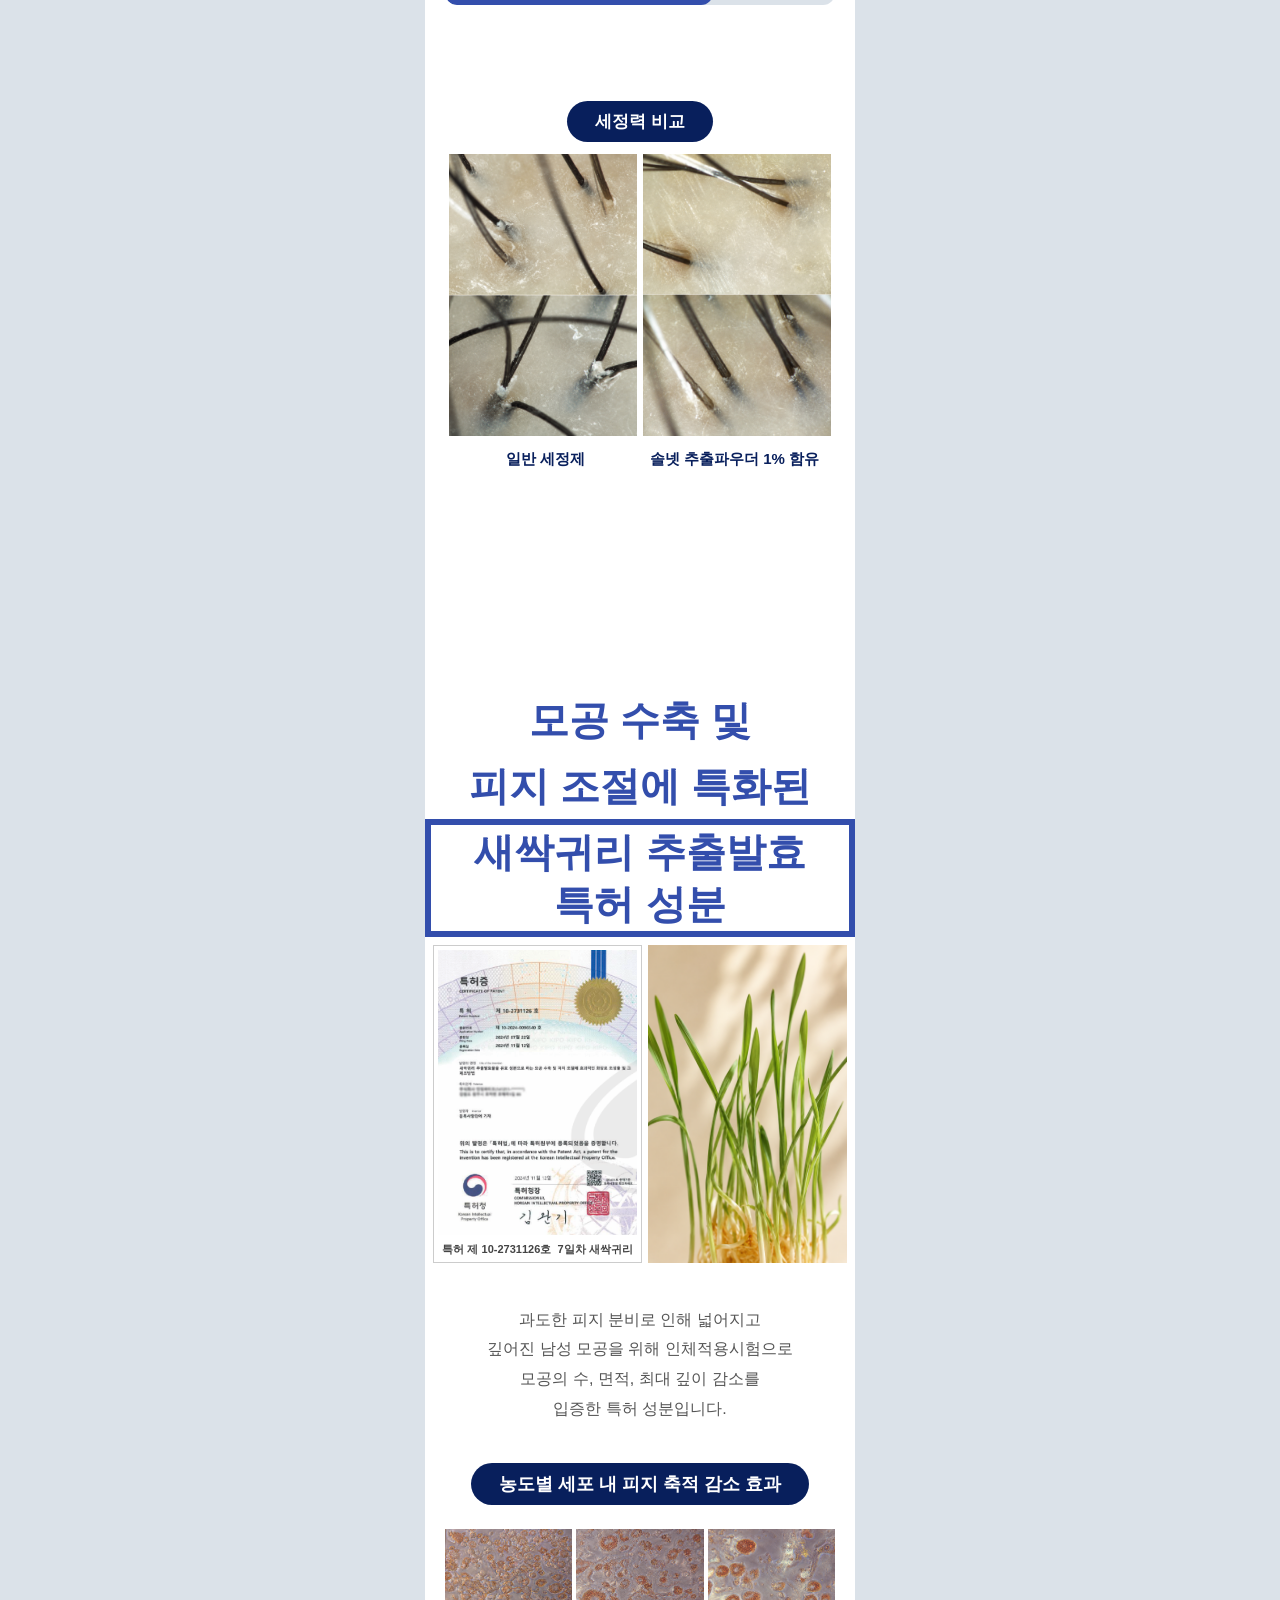
==== commit 8f7ee077: "S1 line3 add white-space:nowrap" ====
--- a/index.html
+++ b/index.html
@@ -82,6 +82,7 @@
       line-height: 1.15;
       letter-spacing: -2px;
       padding: 2px 12px 4px;
+      white-space: nowrap;
     }
     .s1-desc {
       font-size: clamp(18px, 5.5vw, 24px);
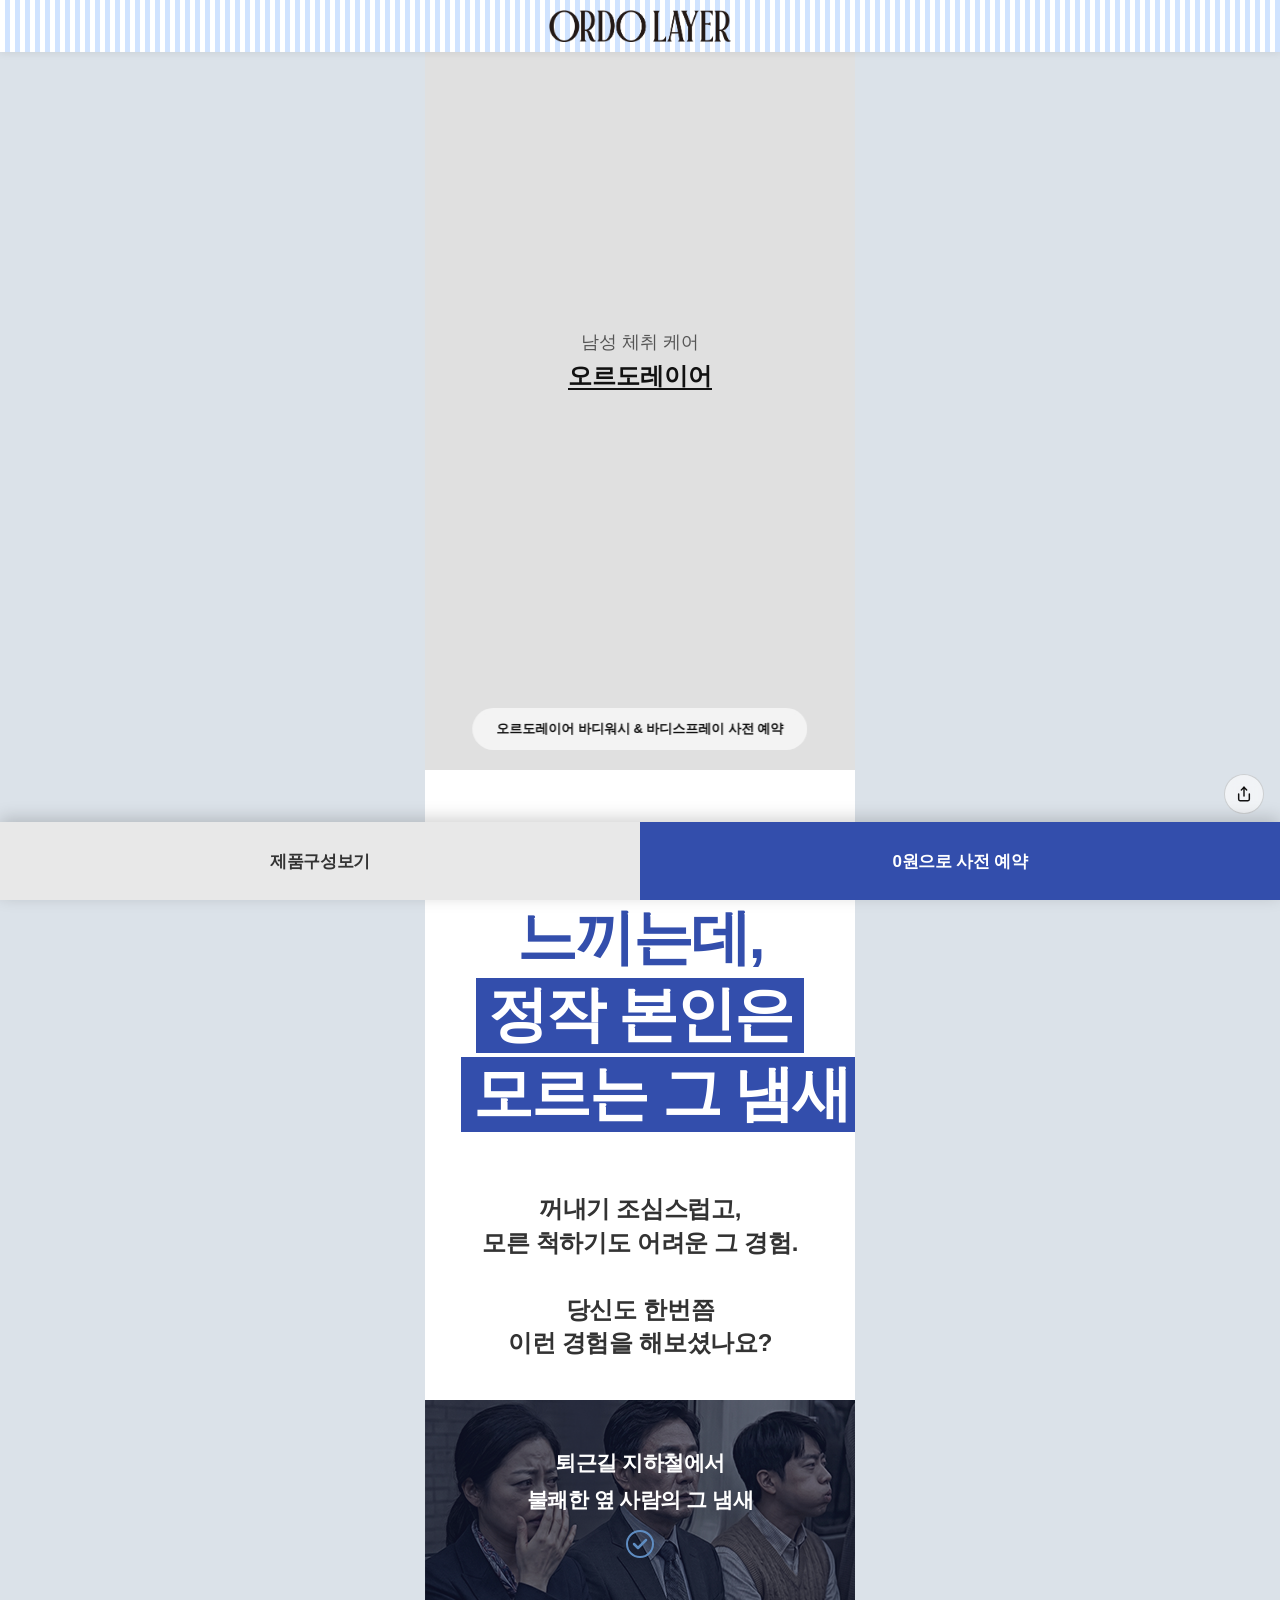
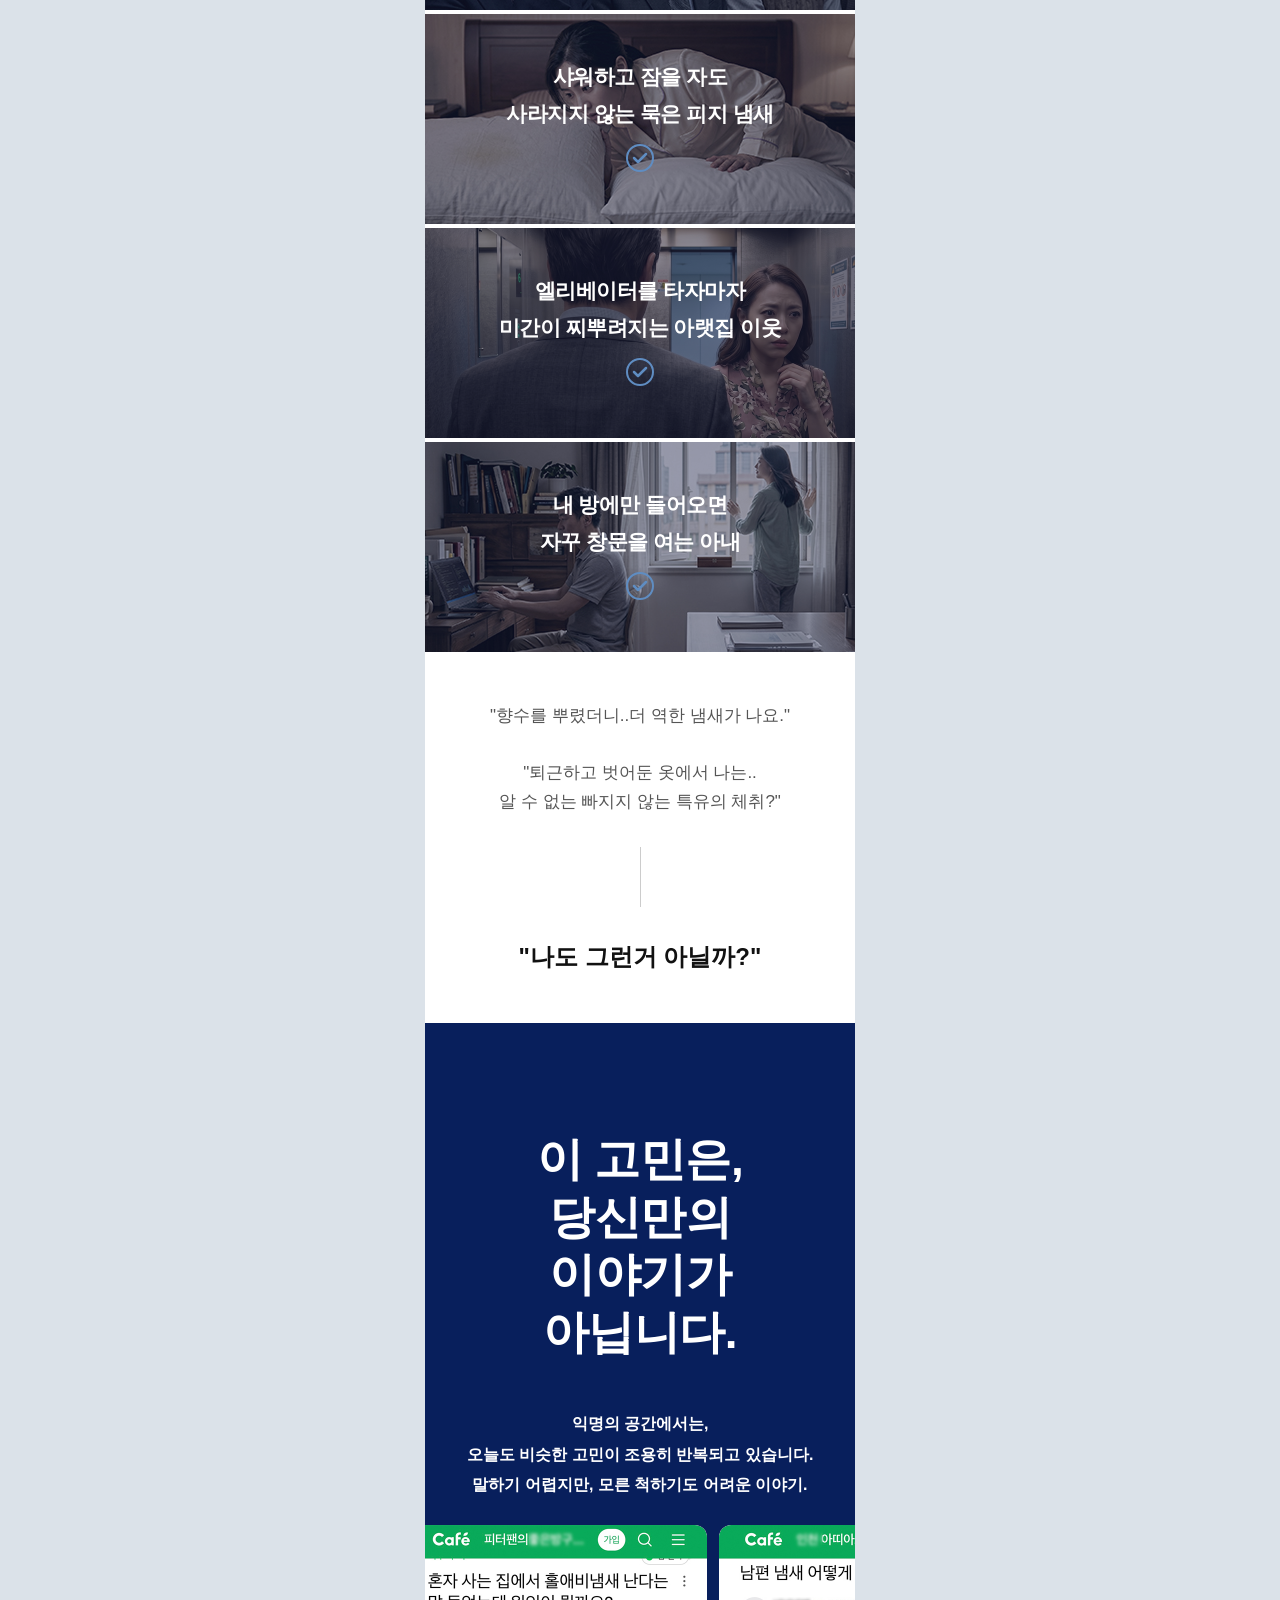
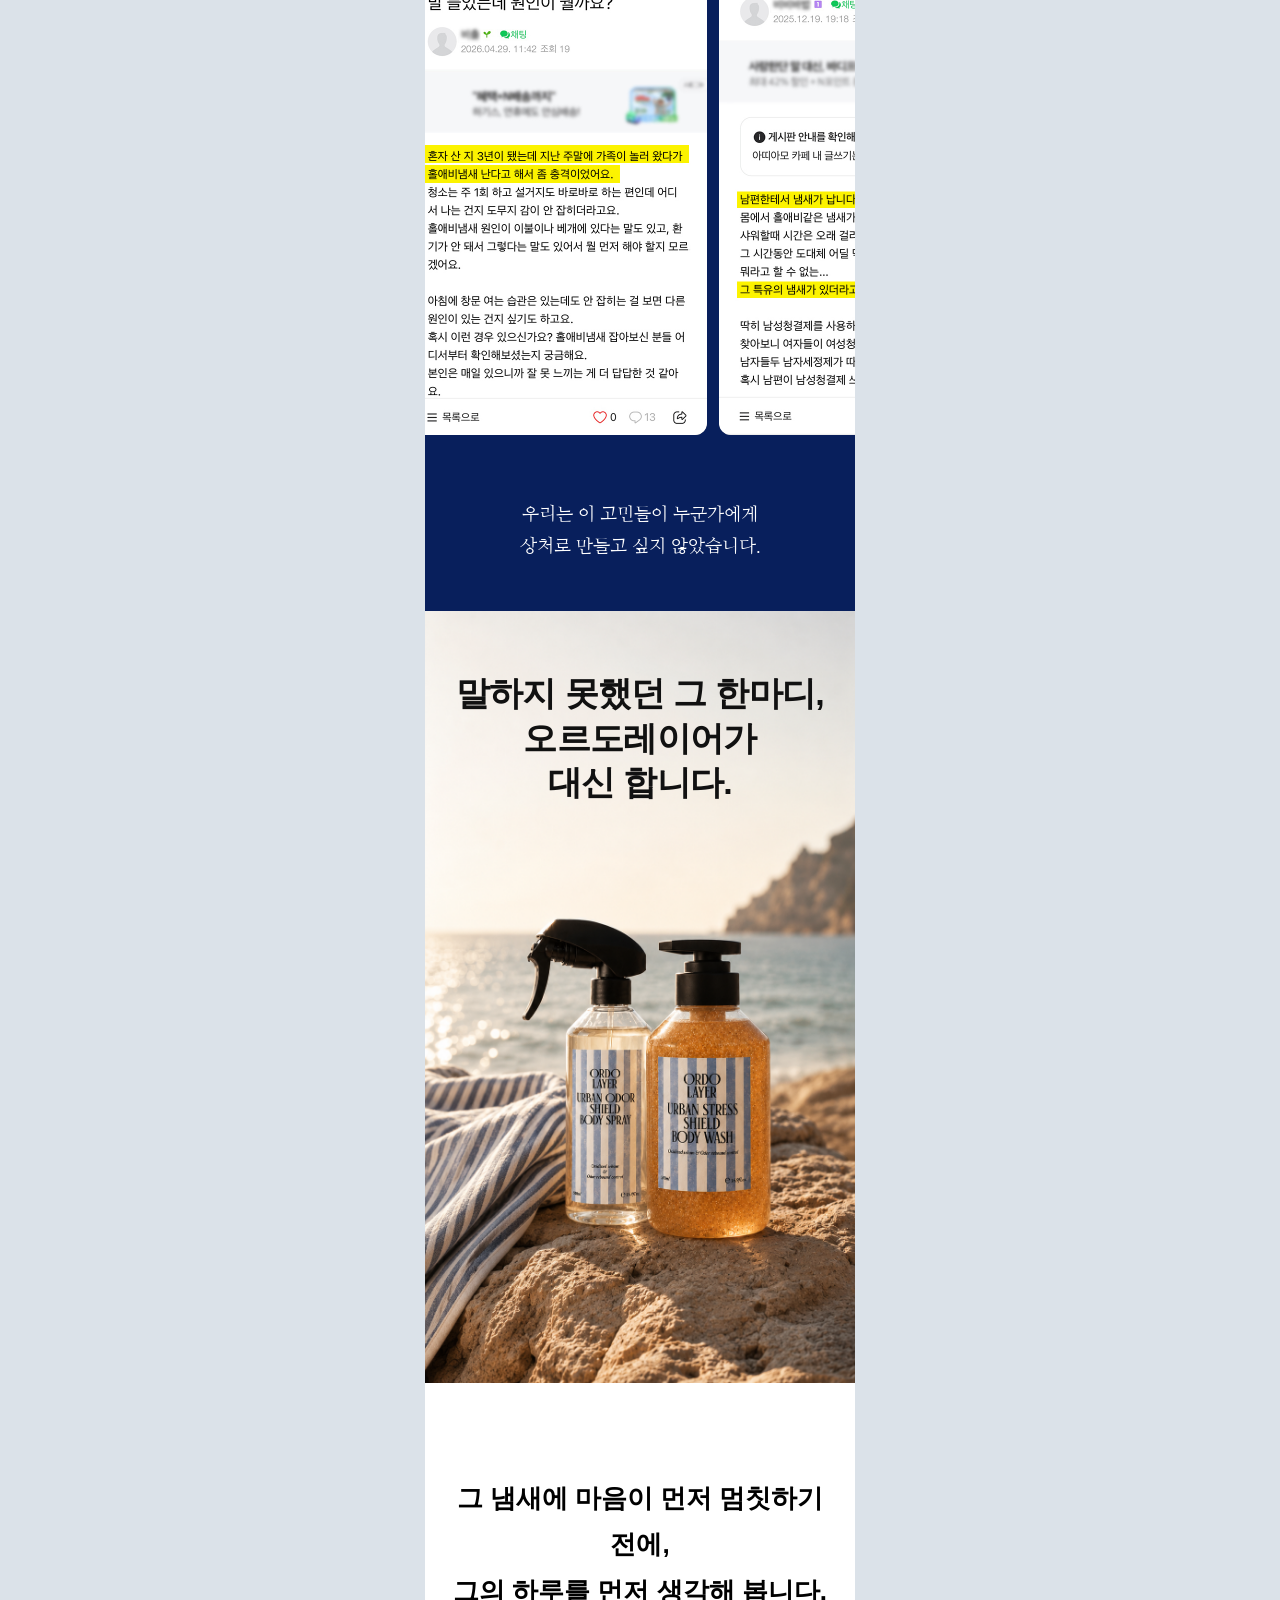
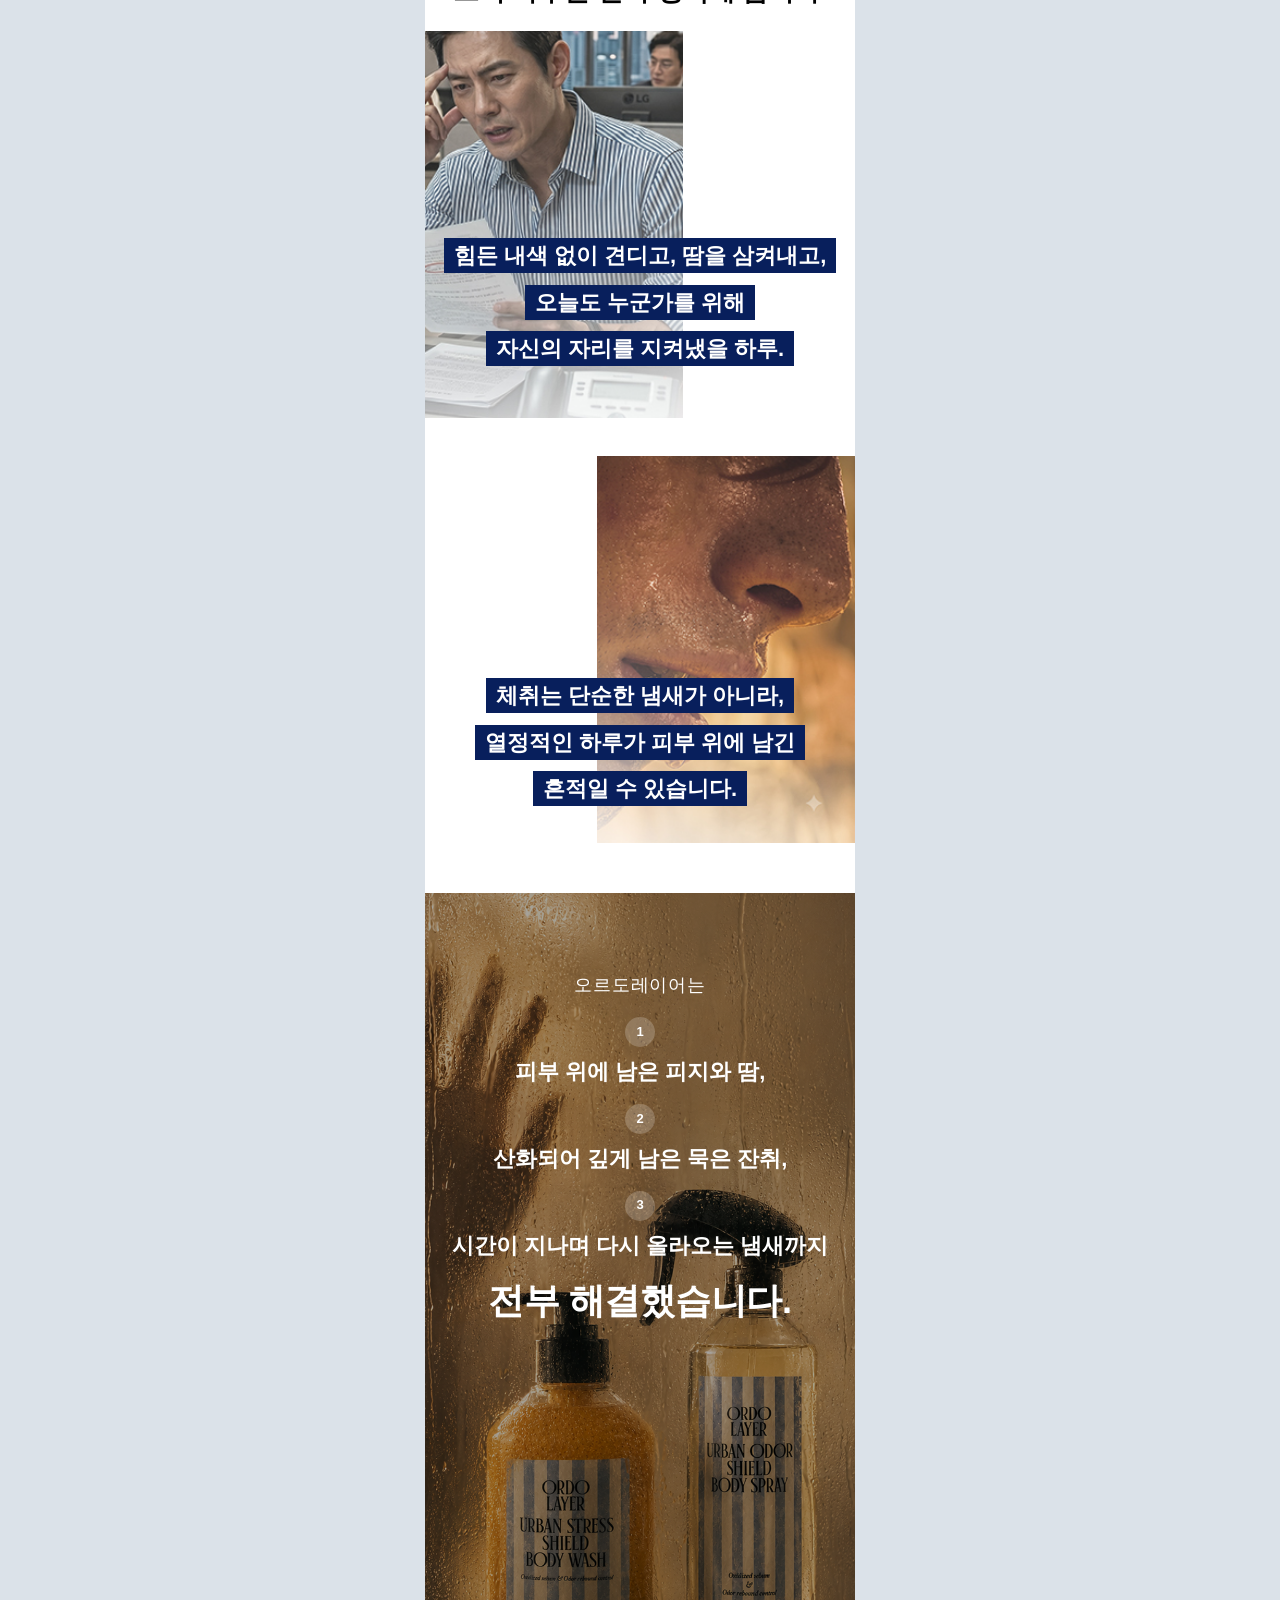
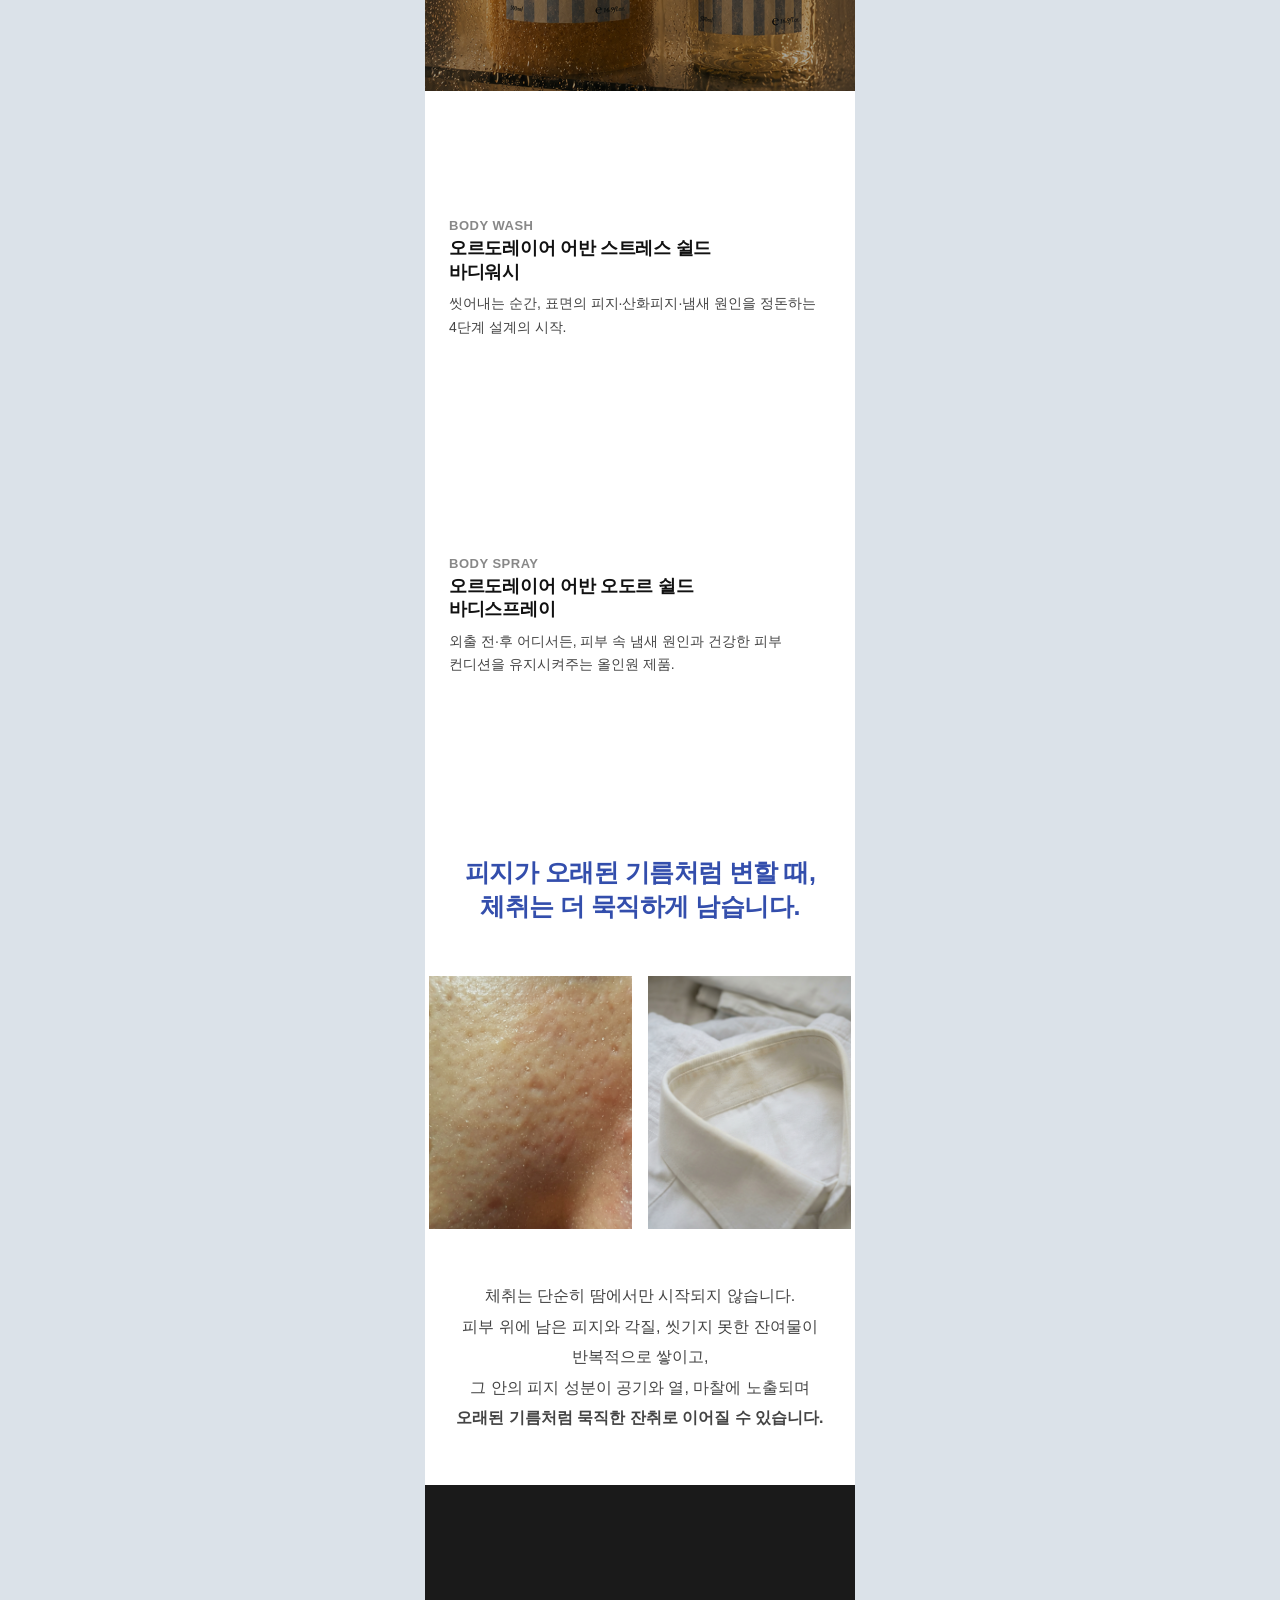
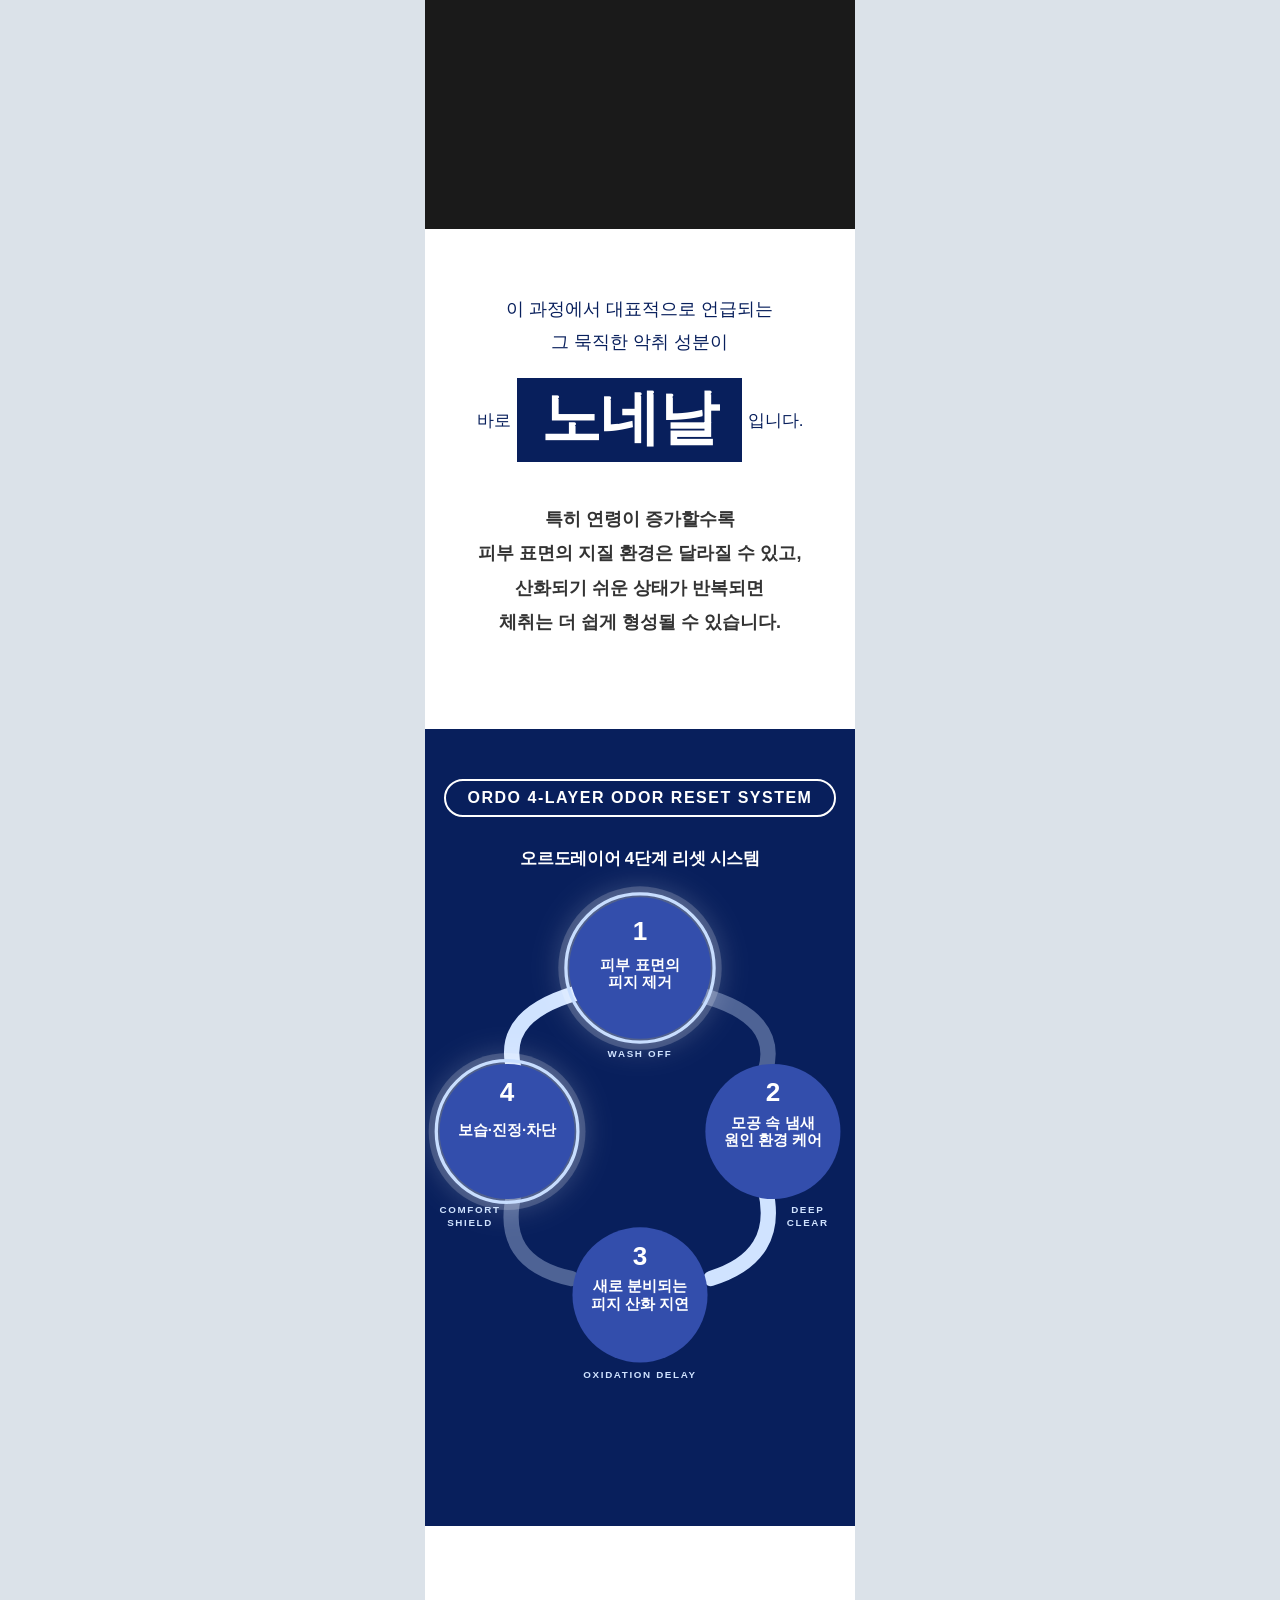
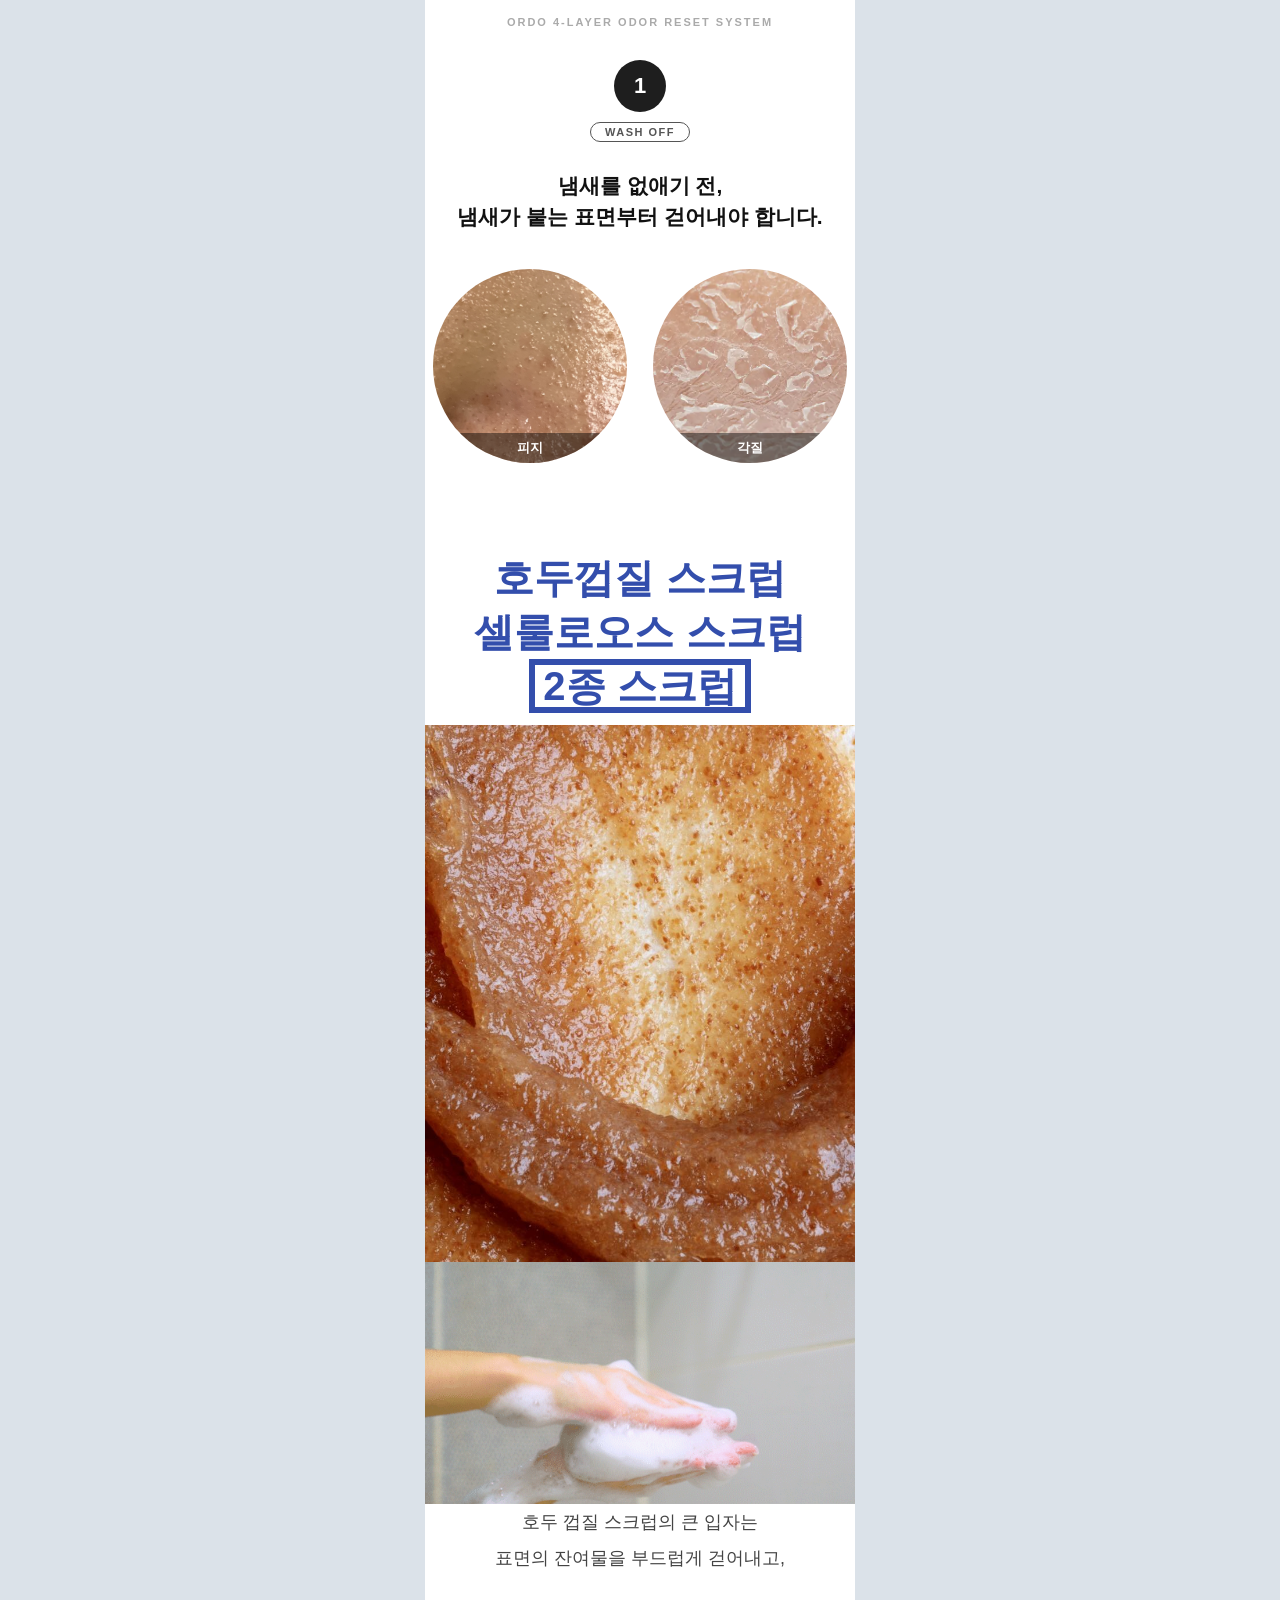
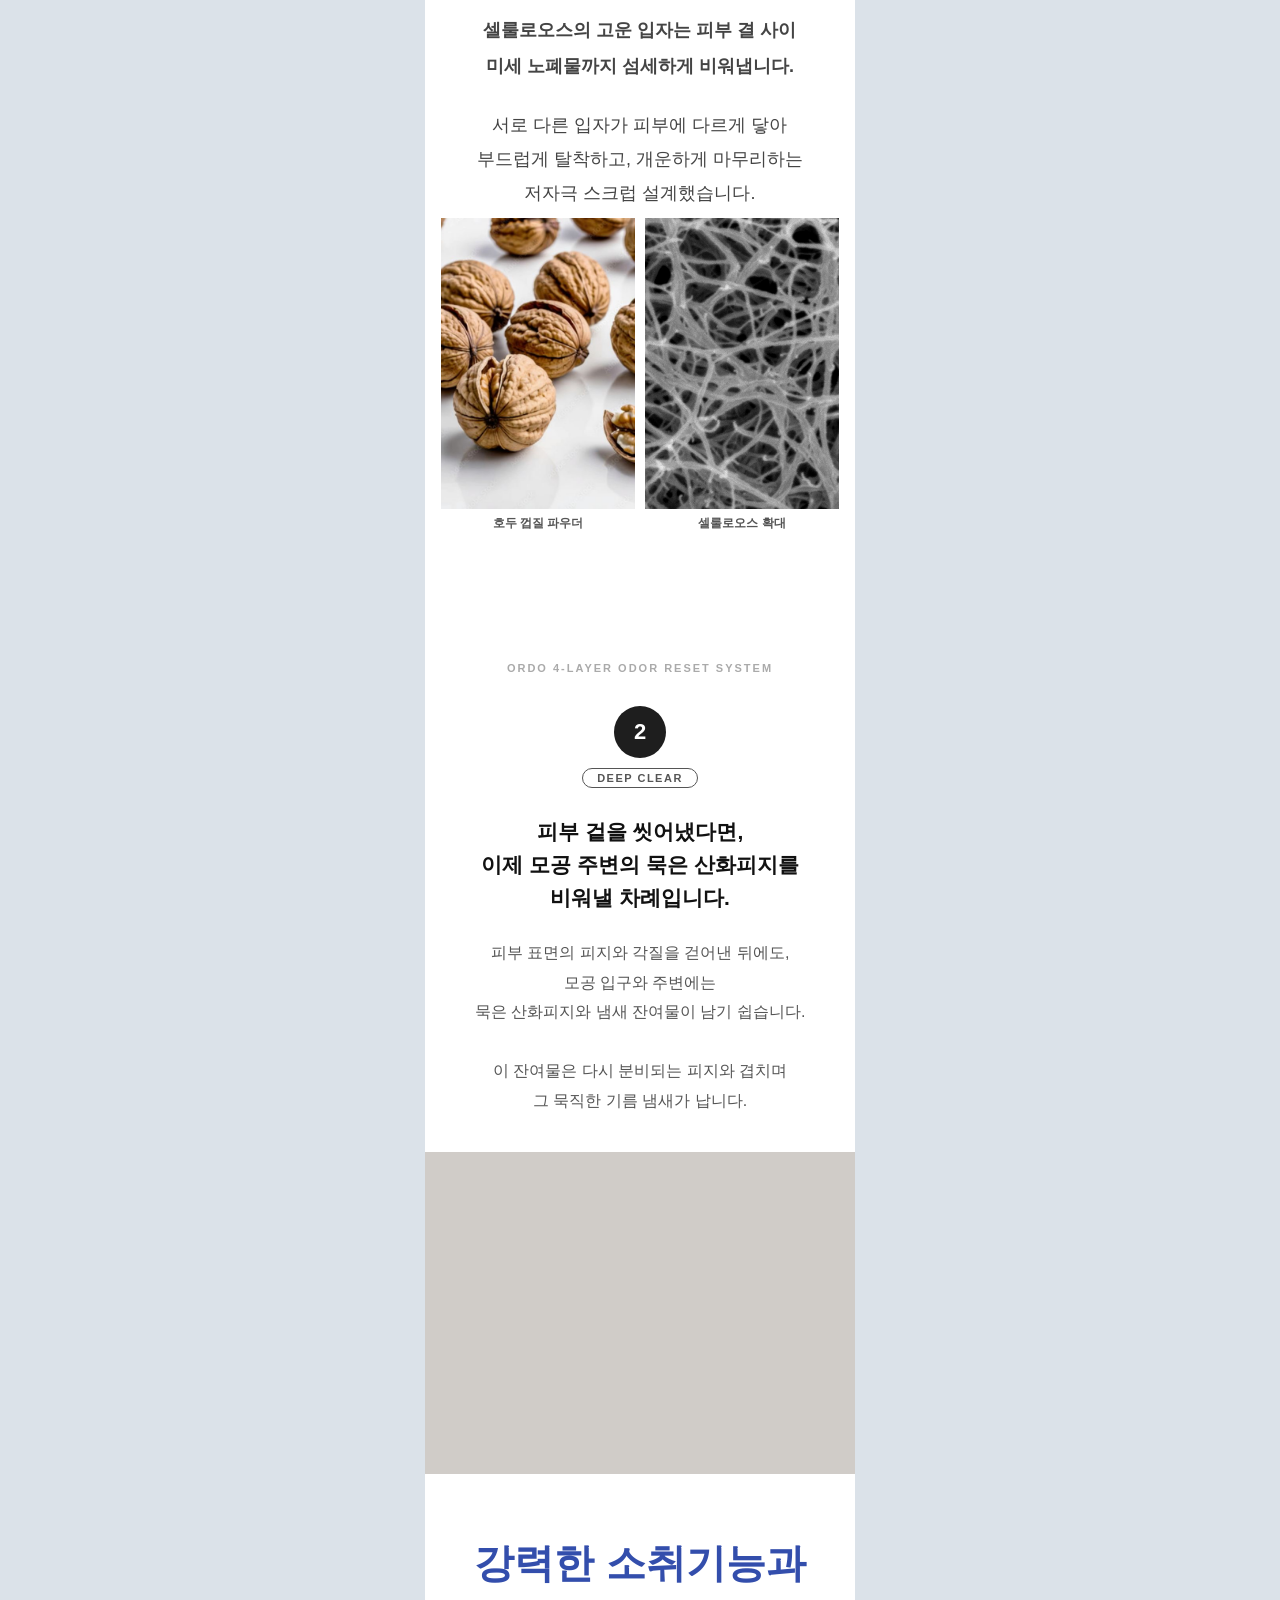
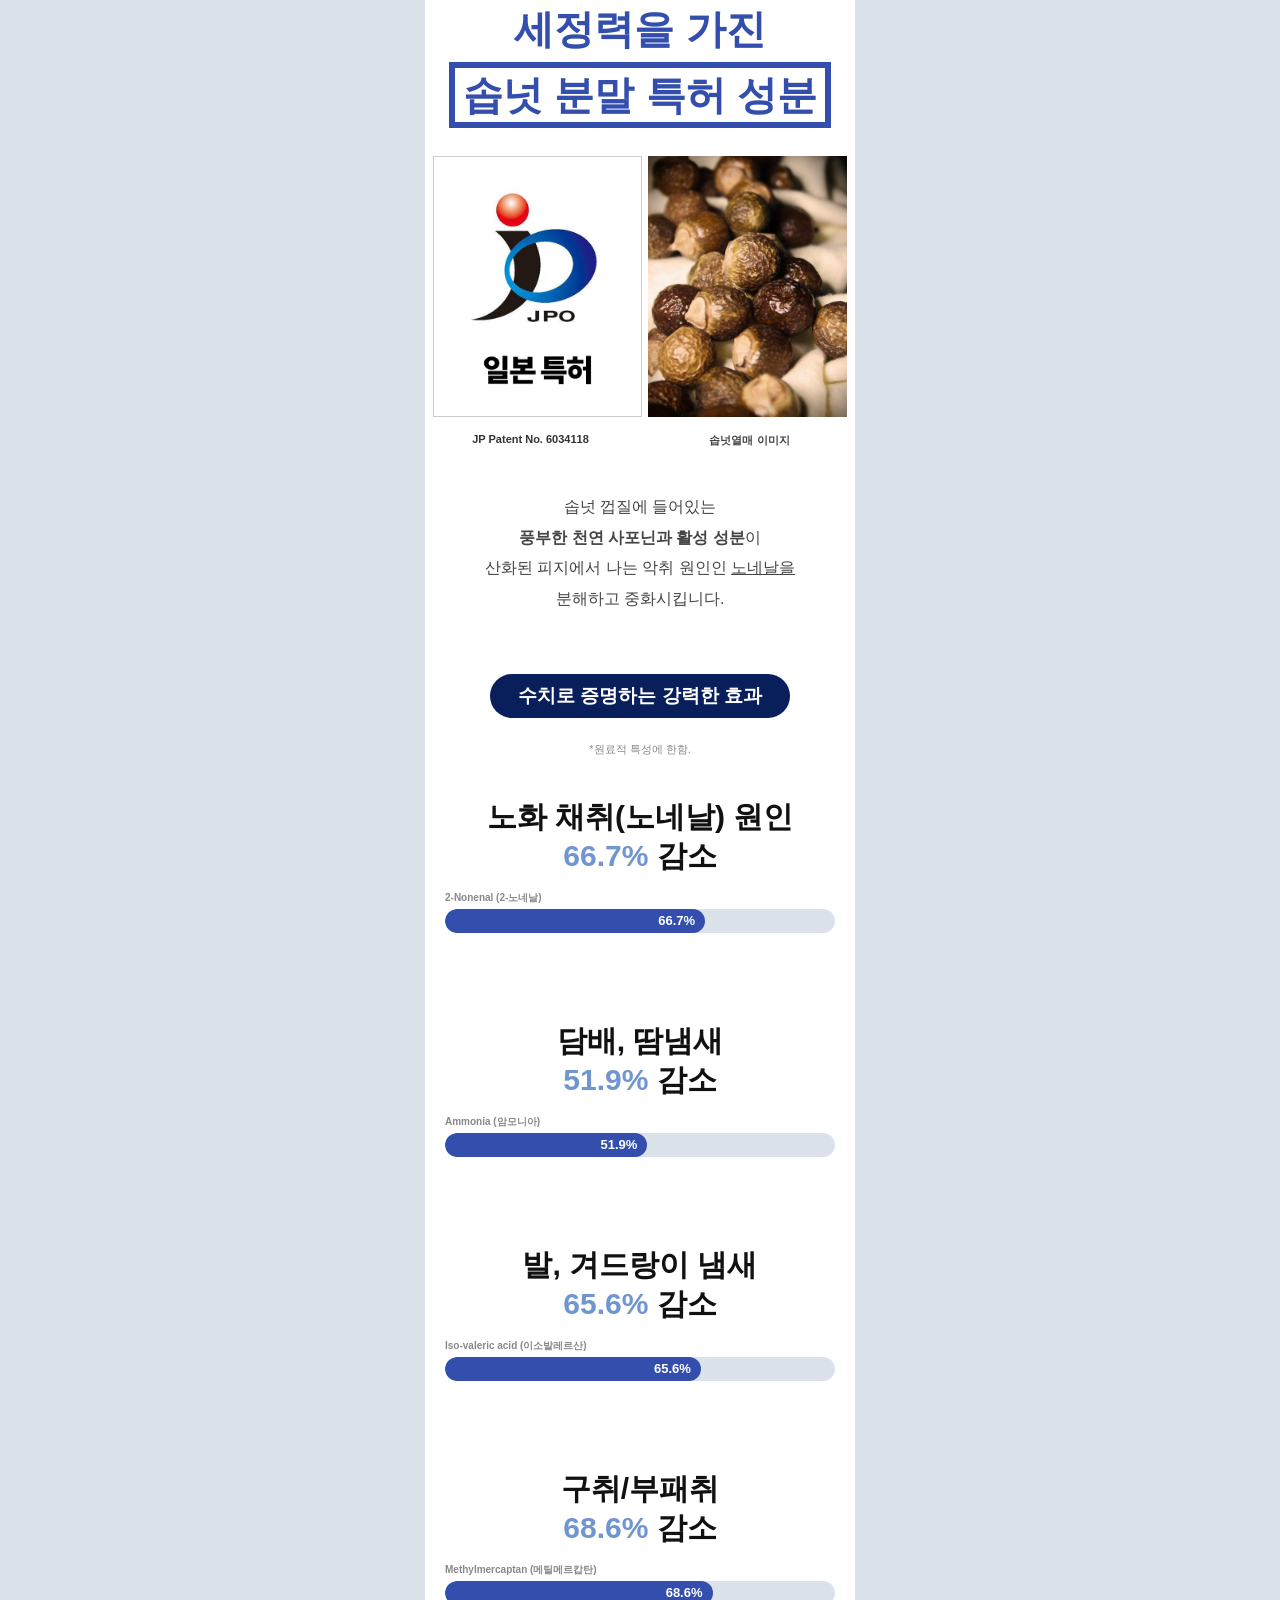
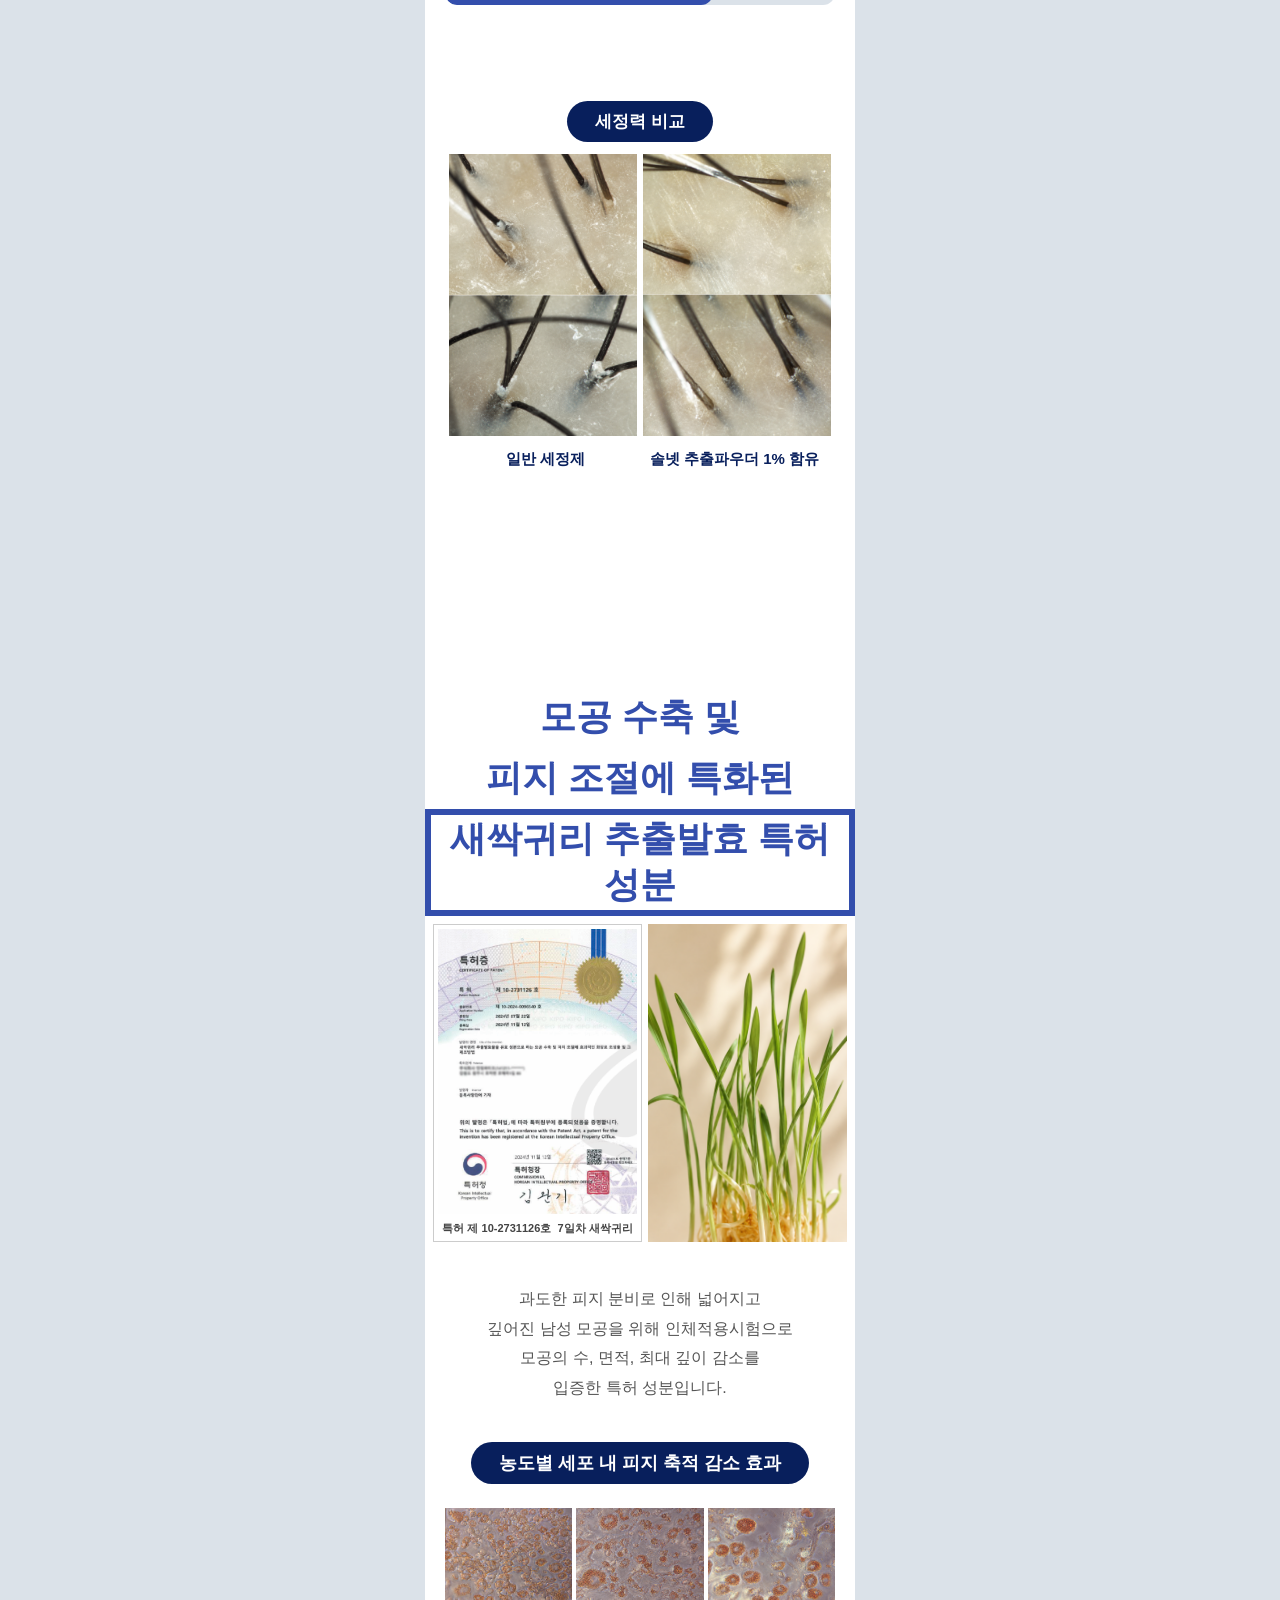
==== commit 97389493: "S1 center+line3 color+no period, saess -4pt, plant/dermo scrub-word+5pt" ====
--- a/index.html
+++ b/index.html
@@ -49,7 +49,7 @@
       line-height: 1.15;
       letter-spacing: -2px;
       margin-bottom: 60px;
-      text-align: left;
+      text-align: center;
       padding: 0 16px;
     }
     .s1-main-line1 {
@@ -76,7 +76,7 @@
     .s1-main-line3 {
       display: inline-block;
       color: #fff;
-      background: #081f5c;
+      background: #334eac;
       font-size: clamp(44px, 14vw, 60px);
       font-weight: 900;
       line-height: 1.15;
@@ -2431,7 +2431,7 @@
       <p class="s1-main">
         <span class="s1-main-line1">남들은 먼저 느끼는데,</span>
         <span class="s1-main-line2">정작 본인은</span><br>
-        <span class="s1-main-line3">모르는 그 냄새.</span>
+        <span class="s1-main-line3">모르는 그 냄새</span>
       </p>
       <p class="s1-desc"><strong>꺼내기 조심스럽고,<br>모른 척하기도 어려운 그 경험.<br><br>당신도 한번쯤<br>이런 경험을 해보셨나요?</strong></p>
     </div>
@@ -2854,7 +2854,7 @@
     <div class="page-wrapper">
 
       <!-- 타이틀 -->
-      <div class="s7-scrub-anim-wrap" style="font-size: clamp(30px, 9.5vw, 40px); margin-bottom:8px; line-height:1.3; text-align:center;">
+      <div class="s7-scrub-anim-wrap" style="font-size: clamp(26px, 8.5vw, 36px); margin-bottom:8px; line-height:1.3; text-align:center;">
         <span class="s7-scrub-word s7-sw1">모공 수축 및</span><br>
         <span class="s7-scrub-word s7-sw2">피지 조절에 특화된</span><br>
         <span class="s7-scrub-word s7-sw3">새싹귀리 추출발효 특허 성분</span>
@@ -2981,13 +2981,9 @@
       </video>
     </div>
 
-    <div style="margin:0 8px 16px; text-align:center;">
-      <div class="s7-scrub-anim-wrap" style="margin:0 0 6px; line-height:1.1;">
-        <span class="s7-scrub-word s7-sw1" style="display:block; font-size:clamp(21px,5.5vw,27px); white-space:nowrap; letter-spacing:-0.03em; width:calc(100% - 4px); margin:2px 2px; box-sizing:border-box; border:3px solid #334eac; animation:borderMove 2s ease-in-out infinite;">100% 식물 유래 물질</span>
-      </div>
-      <div class="s7-scrub-anim-wrap" style="margin:0; line-height:1.1;">
-        <span class="s7-scrub-word s7-sw2" style="display:block; font-size:clamp(21px,5.5vw,27px); white-space:nowrap; letter-spacing:-0.04em; width:calc(100% - 4px); margin:2px 2px; box-sizing:border-box; border:3px solid #334eac; animation:borderMove 2s ease-in-out infinite;">dermosoft<sup>®</sup> G 3 CY</span>
-      </div>
+    <div class="s7-scrub-anim-wrap" style="margin:0 8px 16px; line-height:1.3; text-align:center; font-size:clamp(26px,7vw,32px);">
+        <span class="s7-scrub-word s7-sw1">100% 식물 유래 물질</span><br>
+        <span class="s7-scrub-word s7-sw2">dermosoft<sup>®</sup> G 3 CY</span>
     </div>
 
     <p class="s10-copy">냄새가 다시 시작되는 그 순간에 반응하는<br>온디맨드 데오 성분</p>
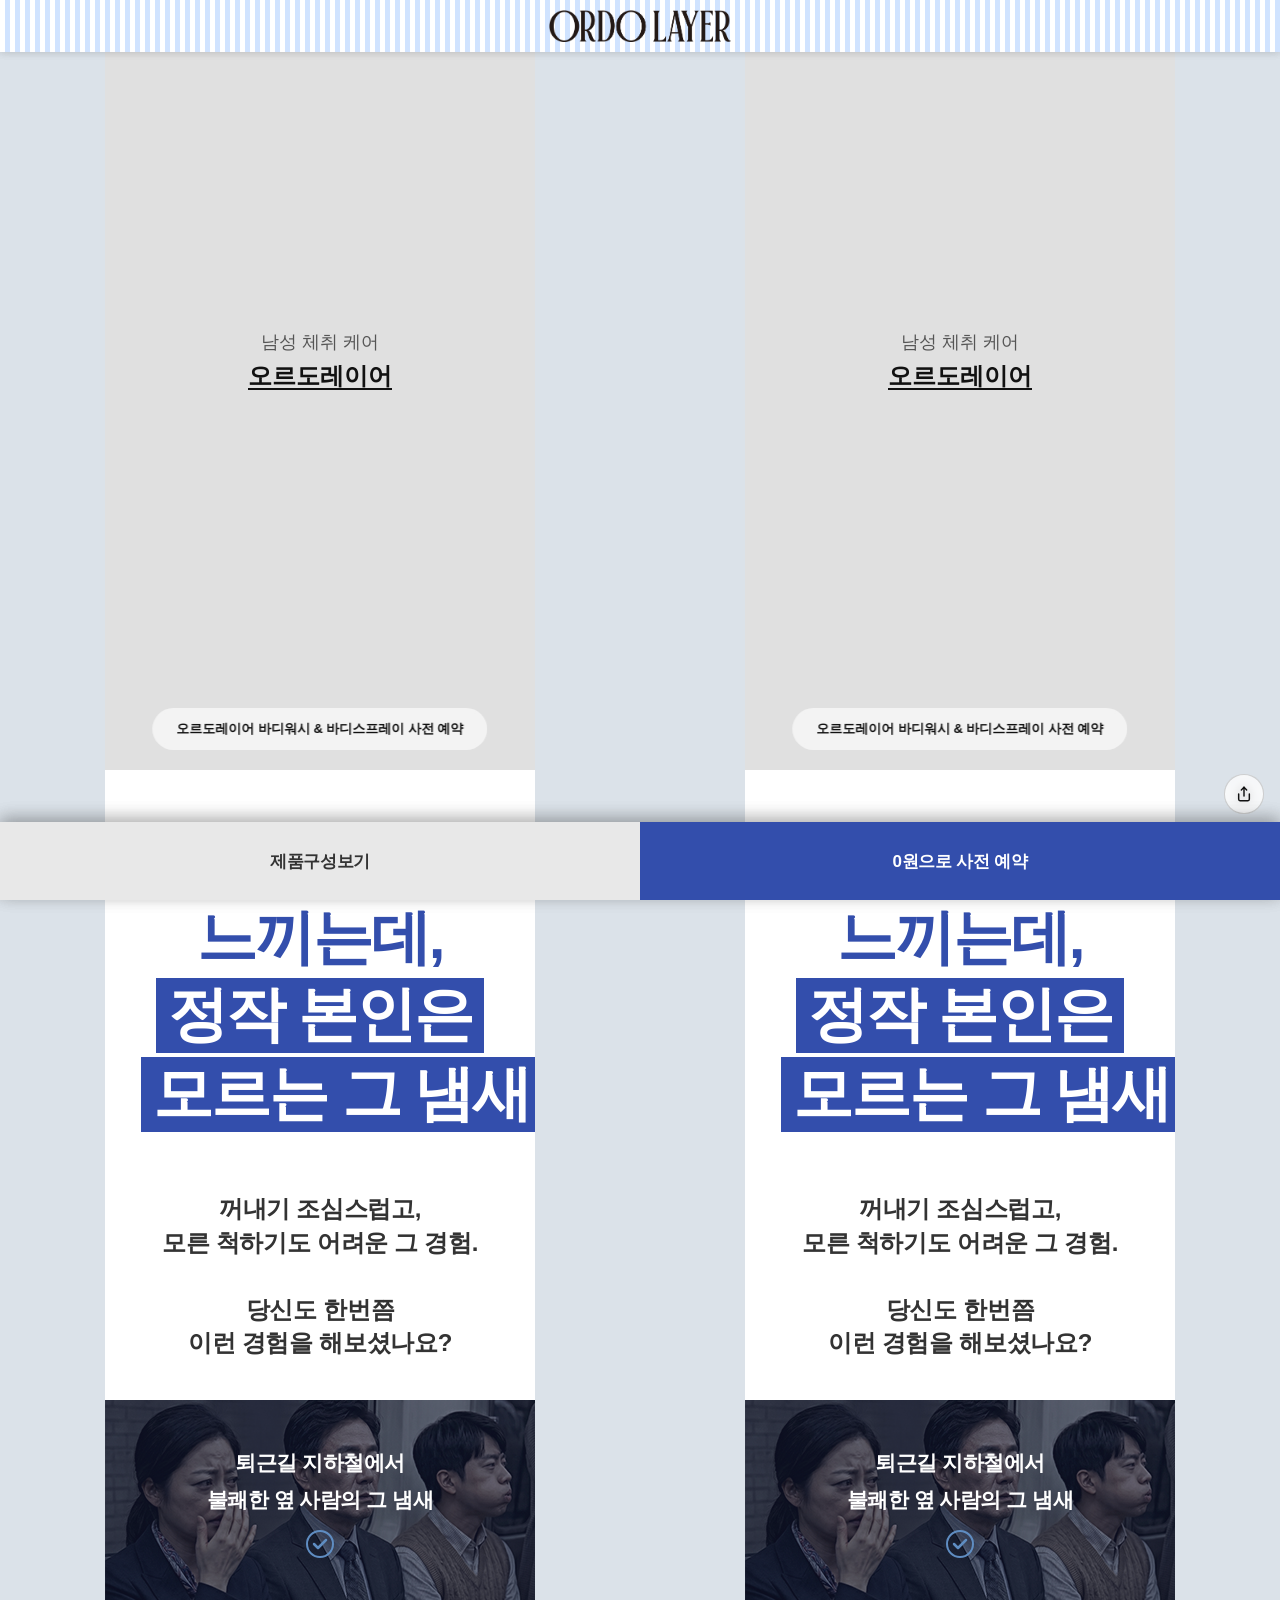
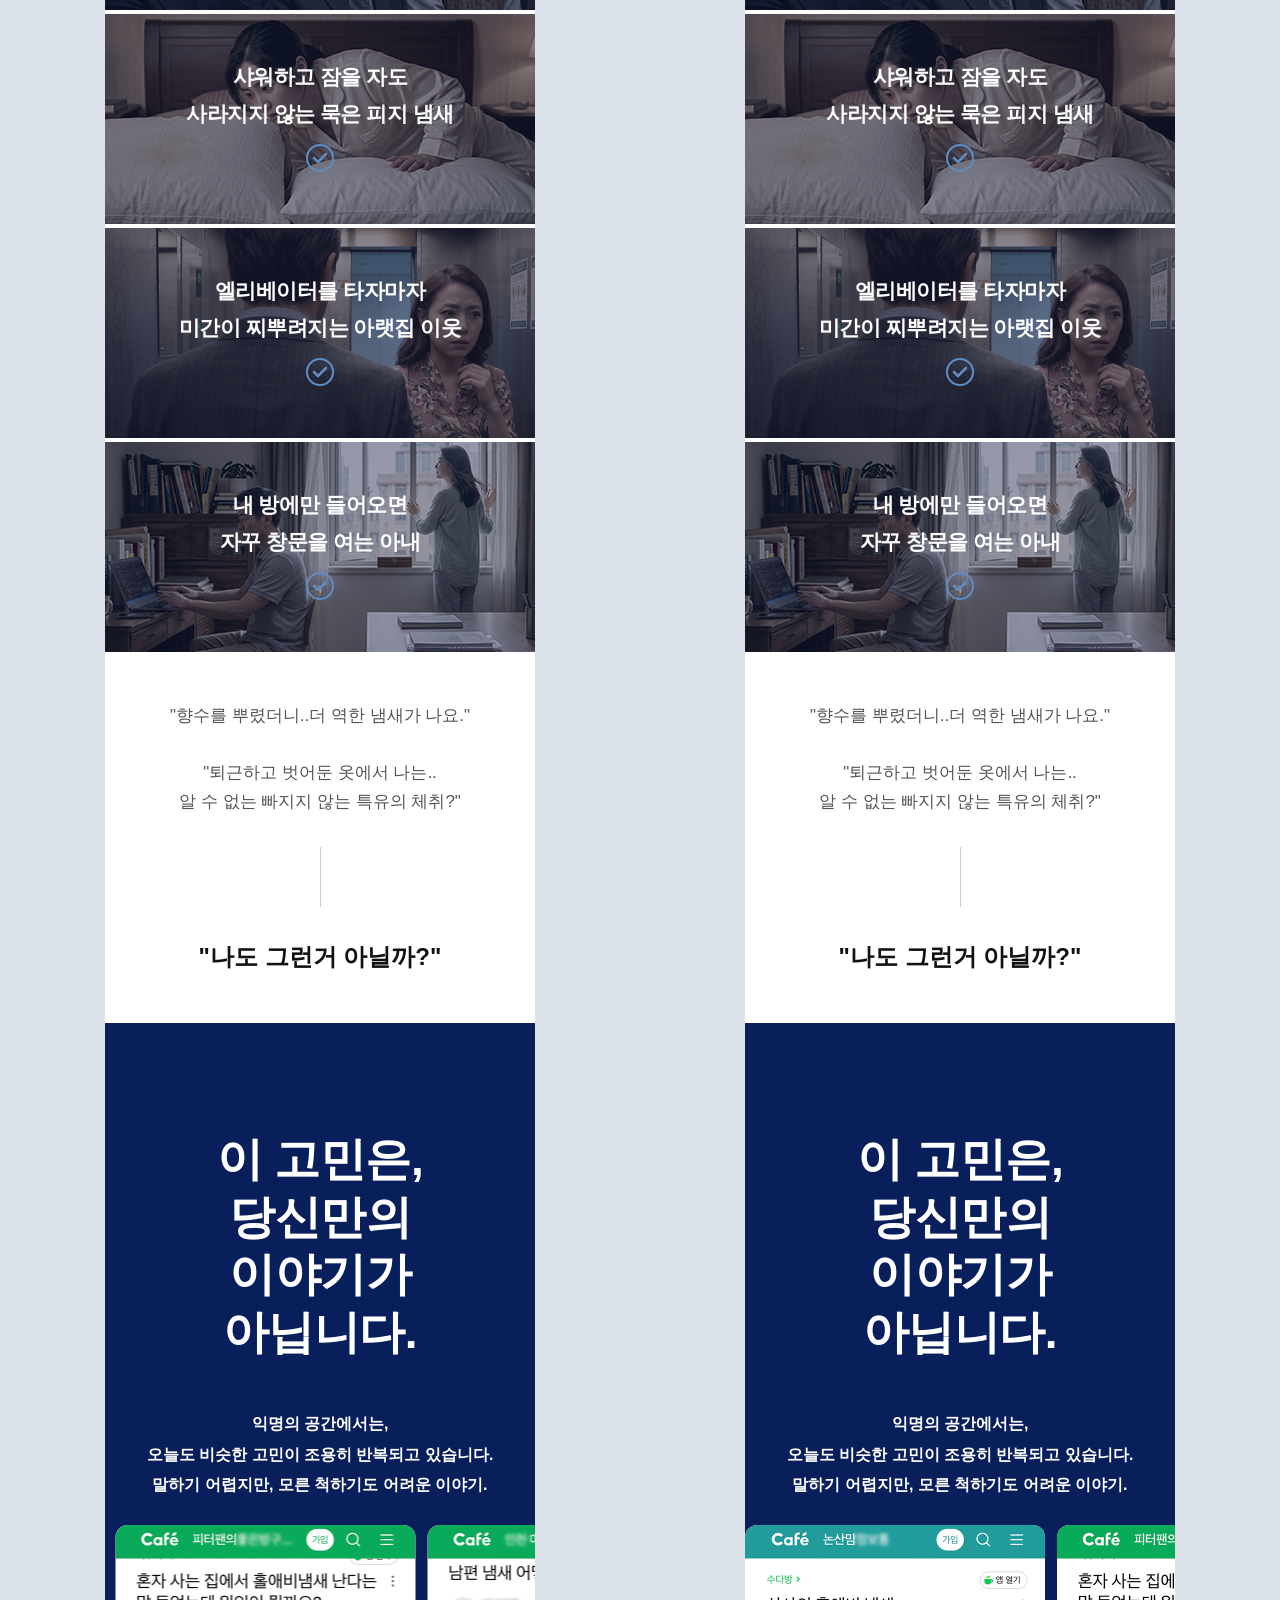
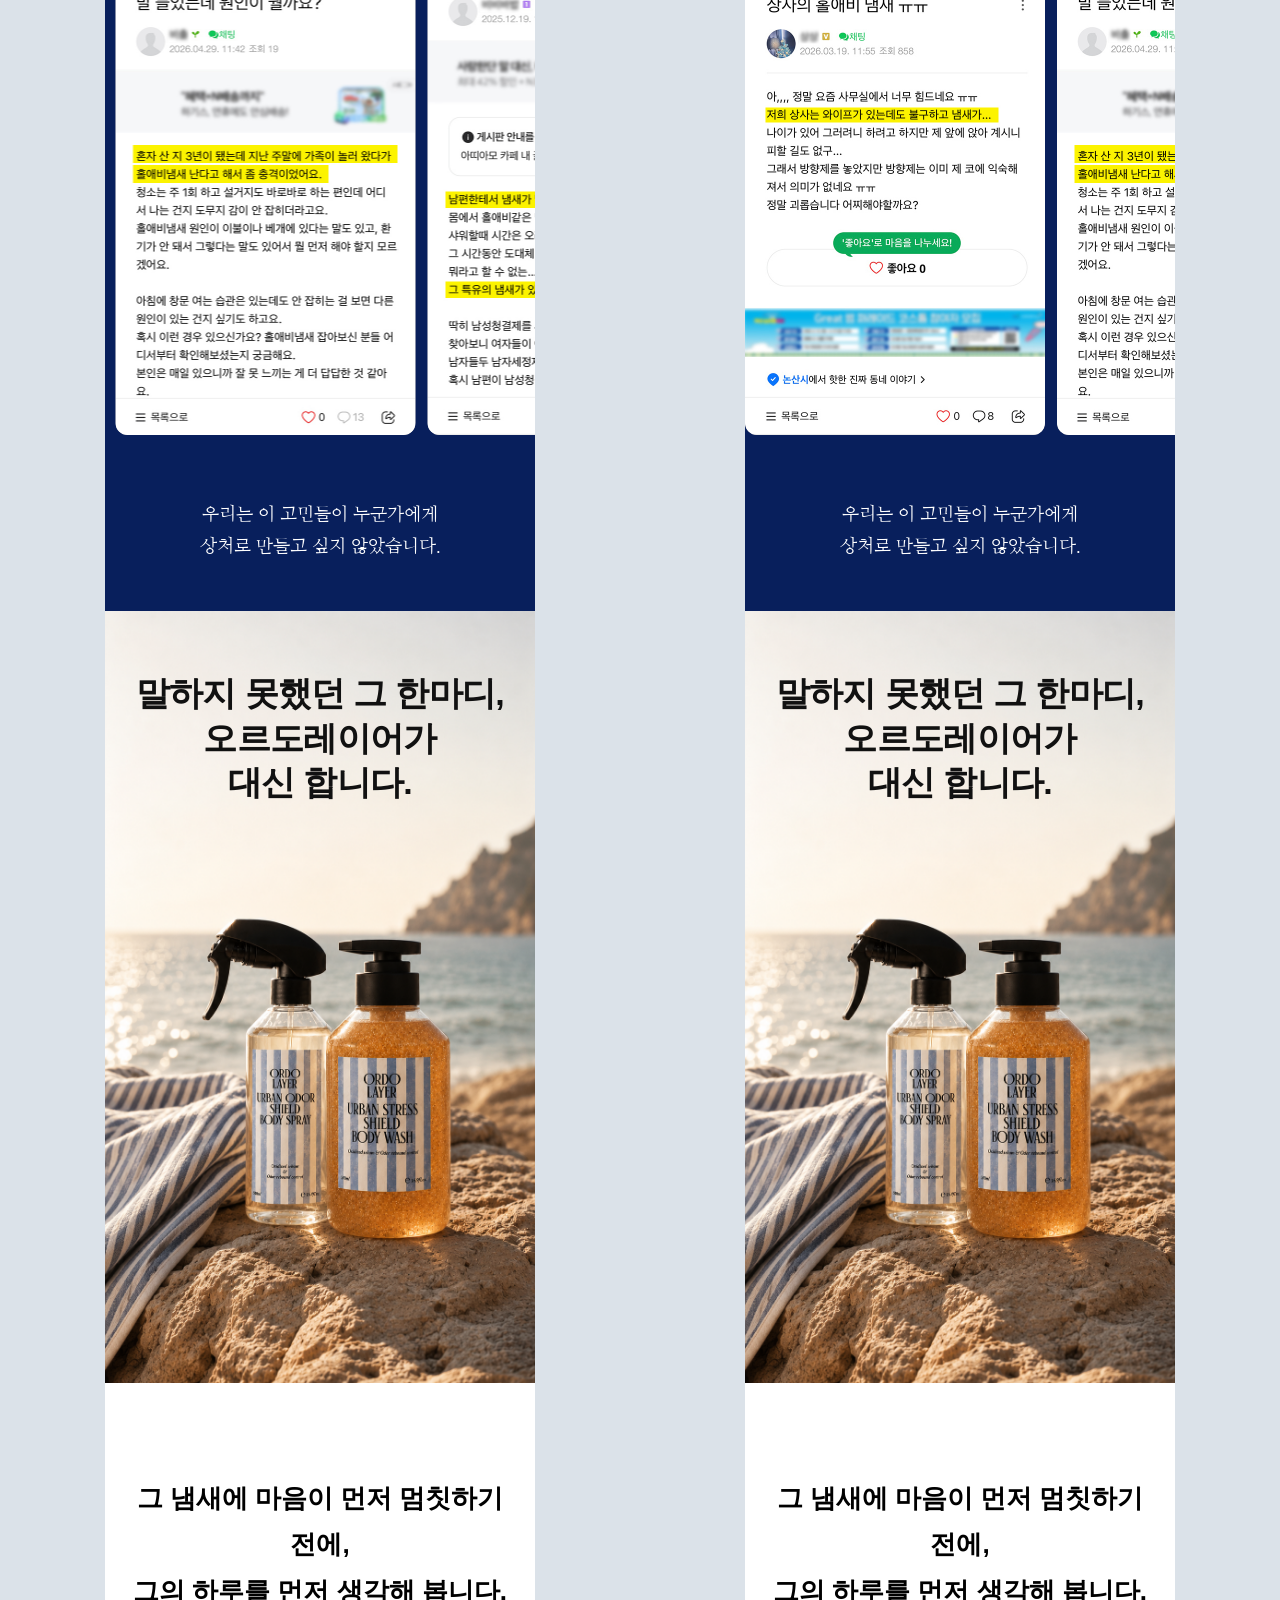
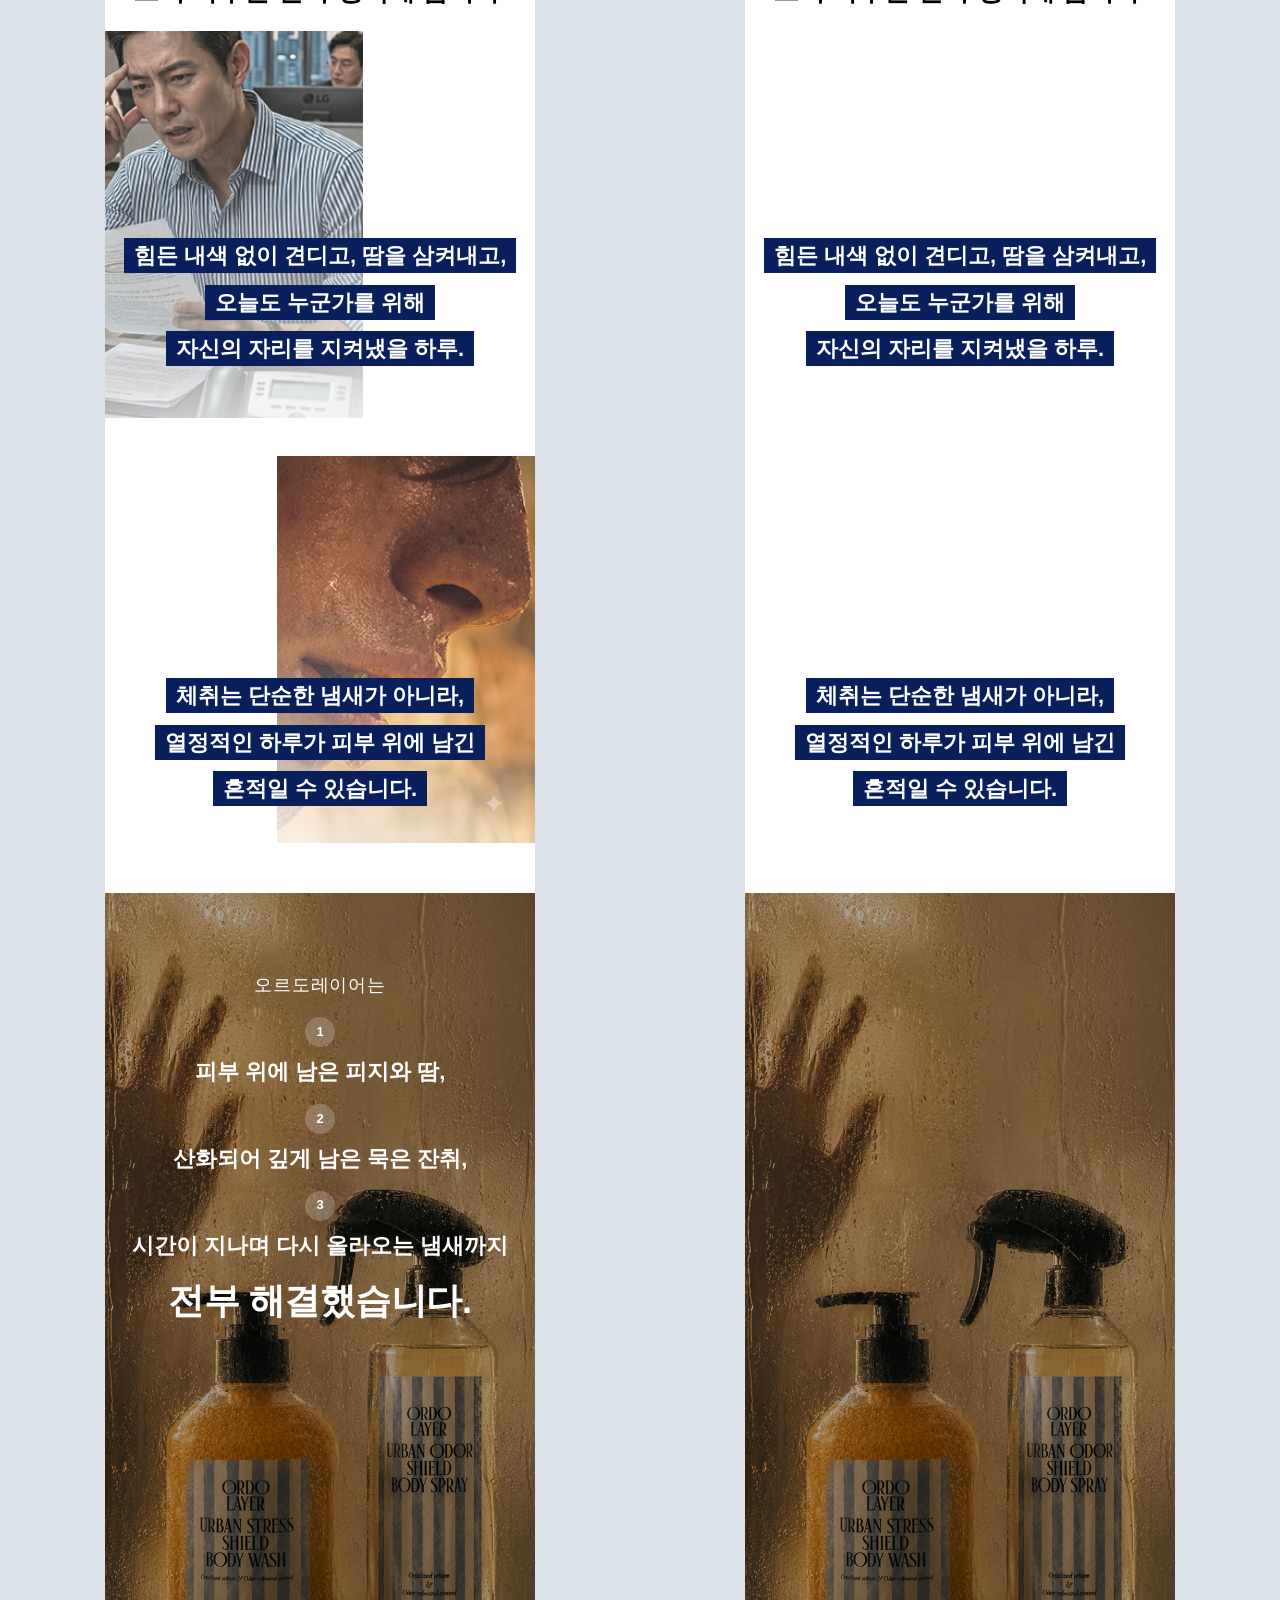
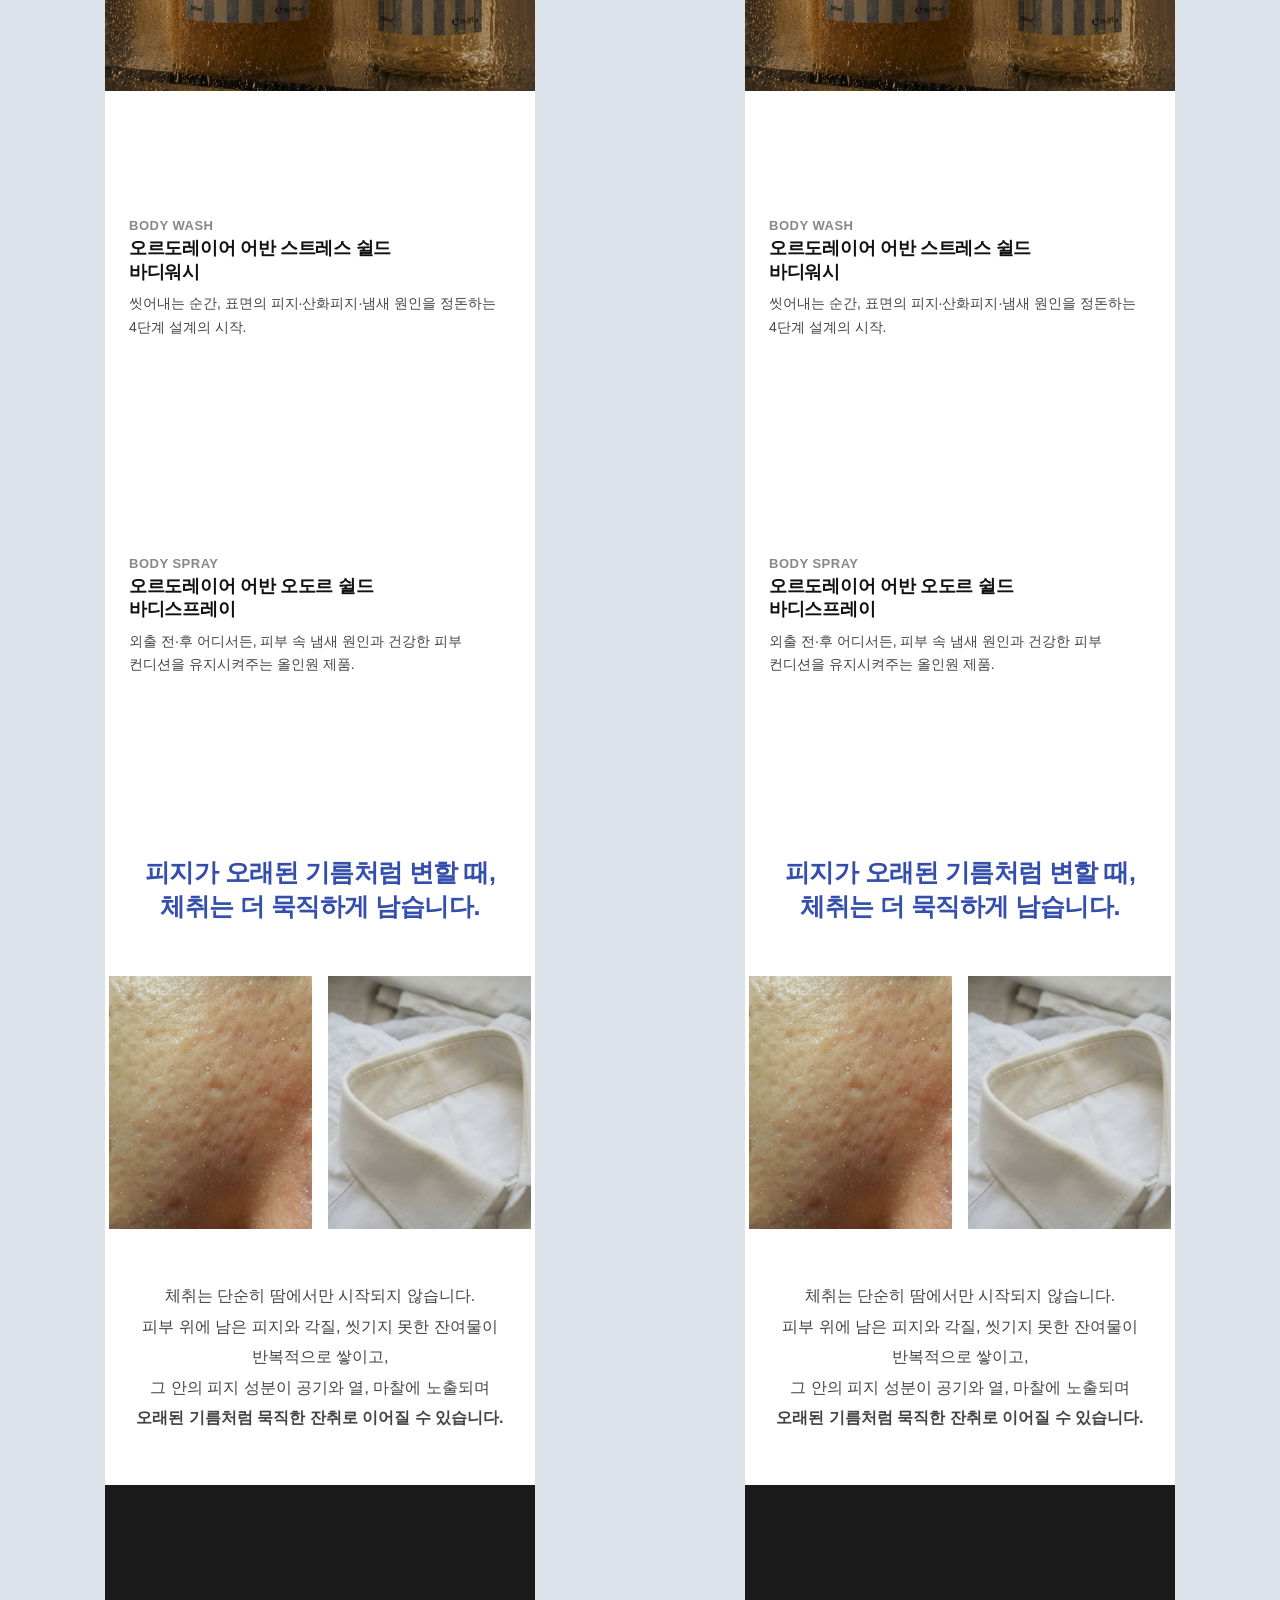
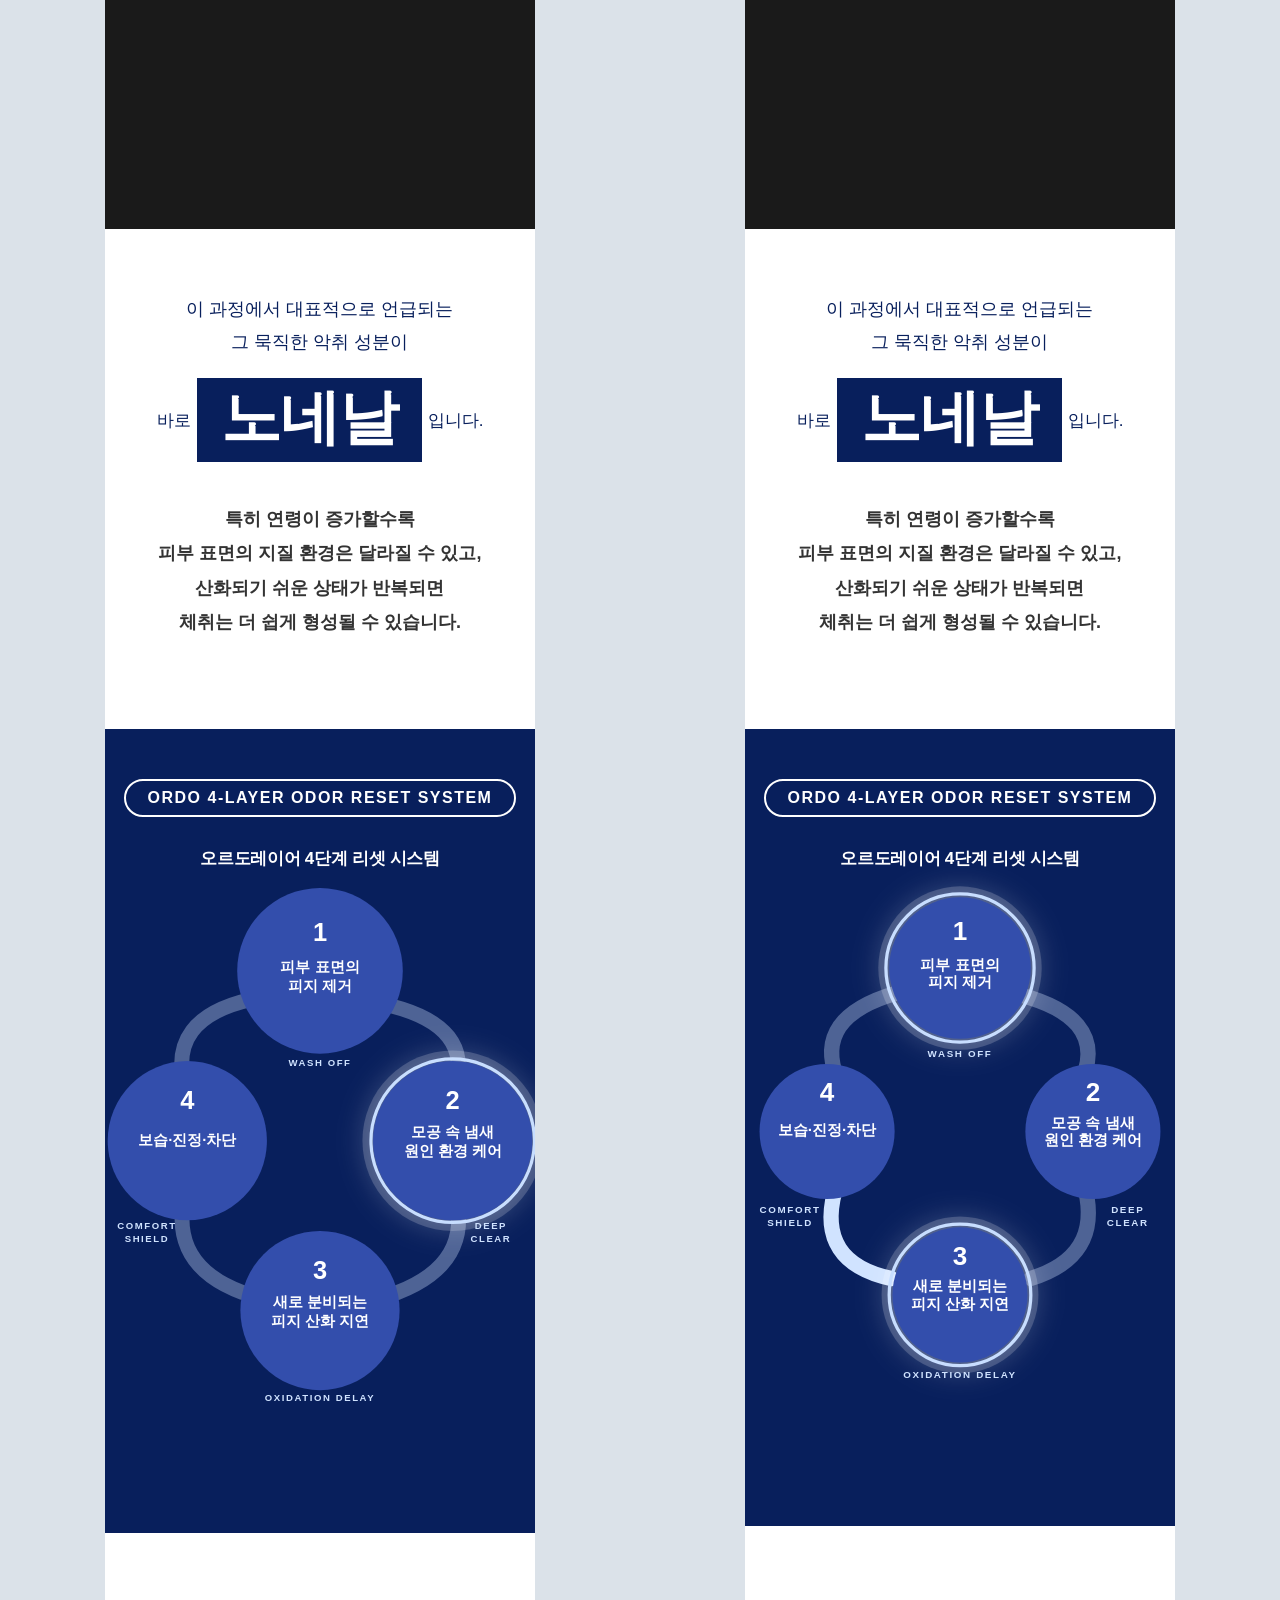
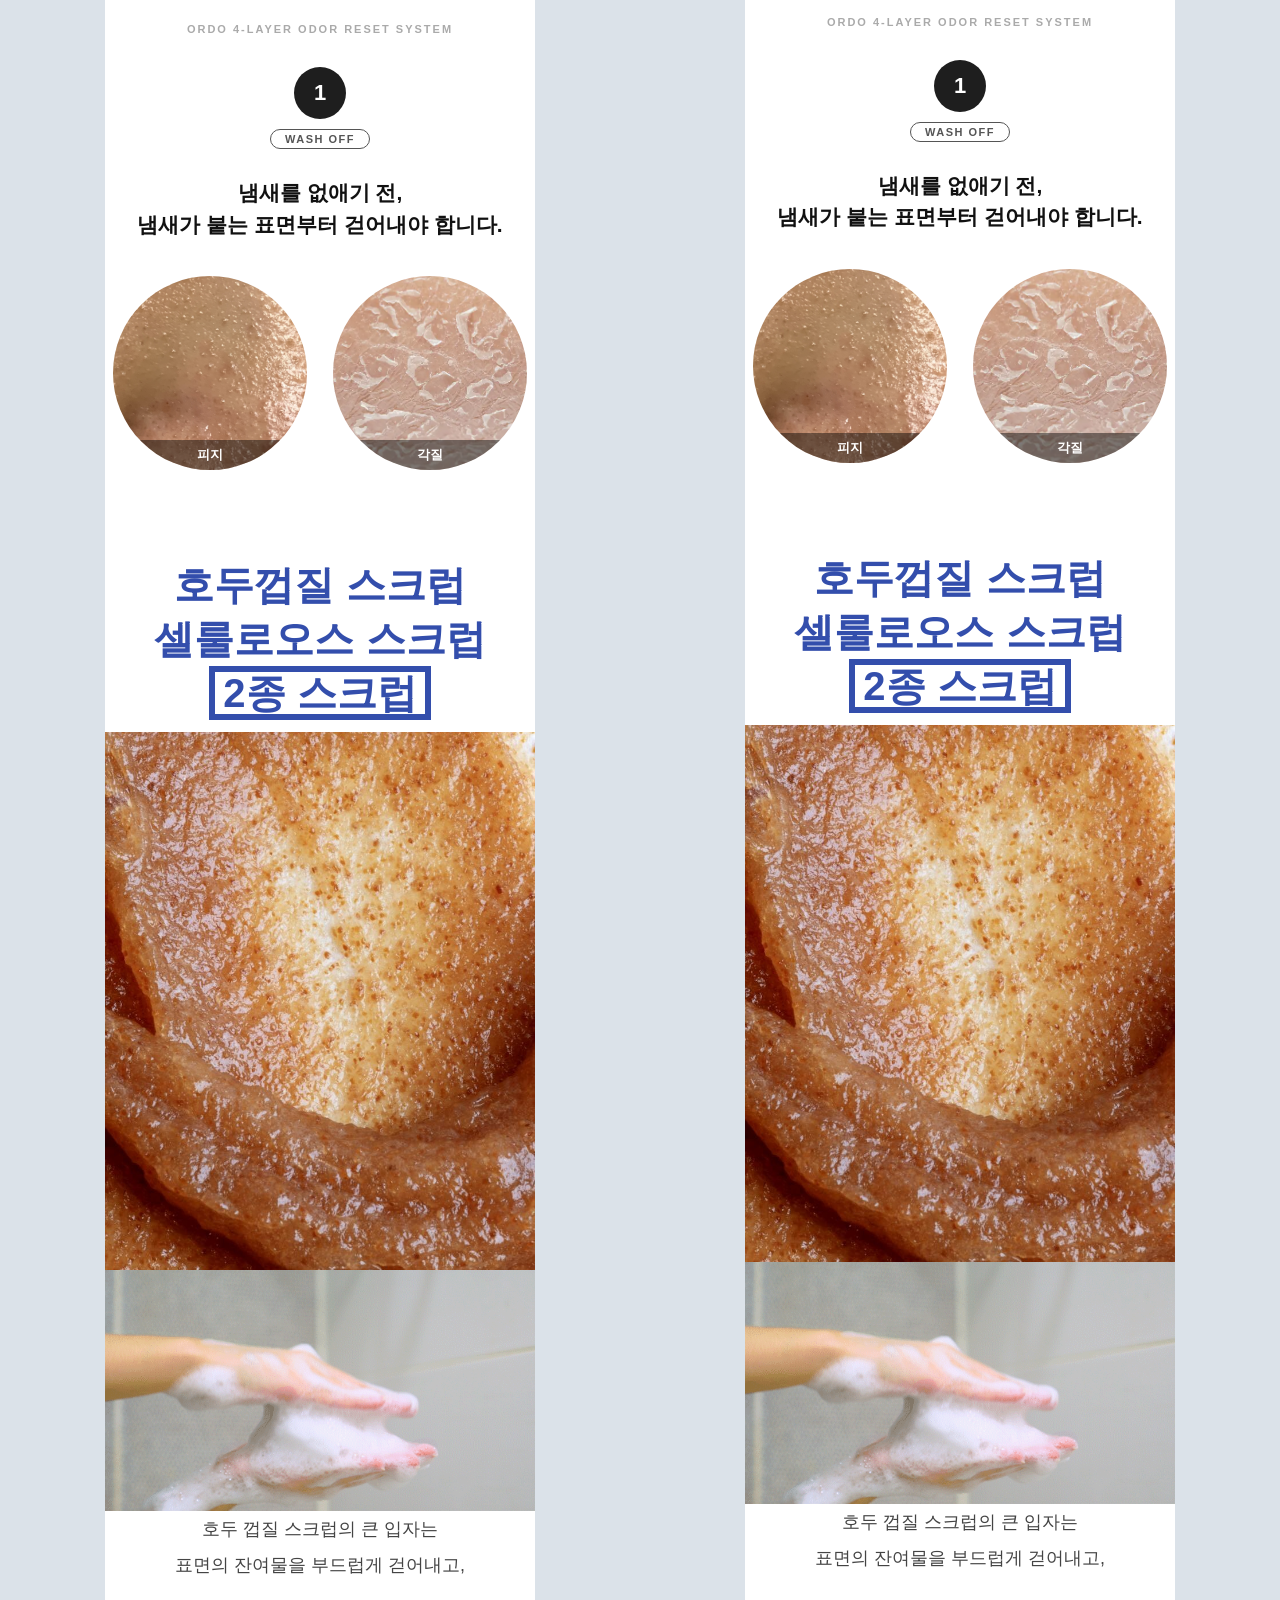
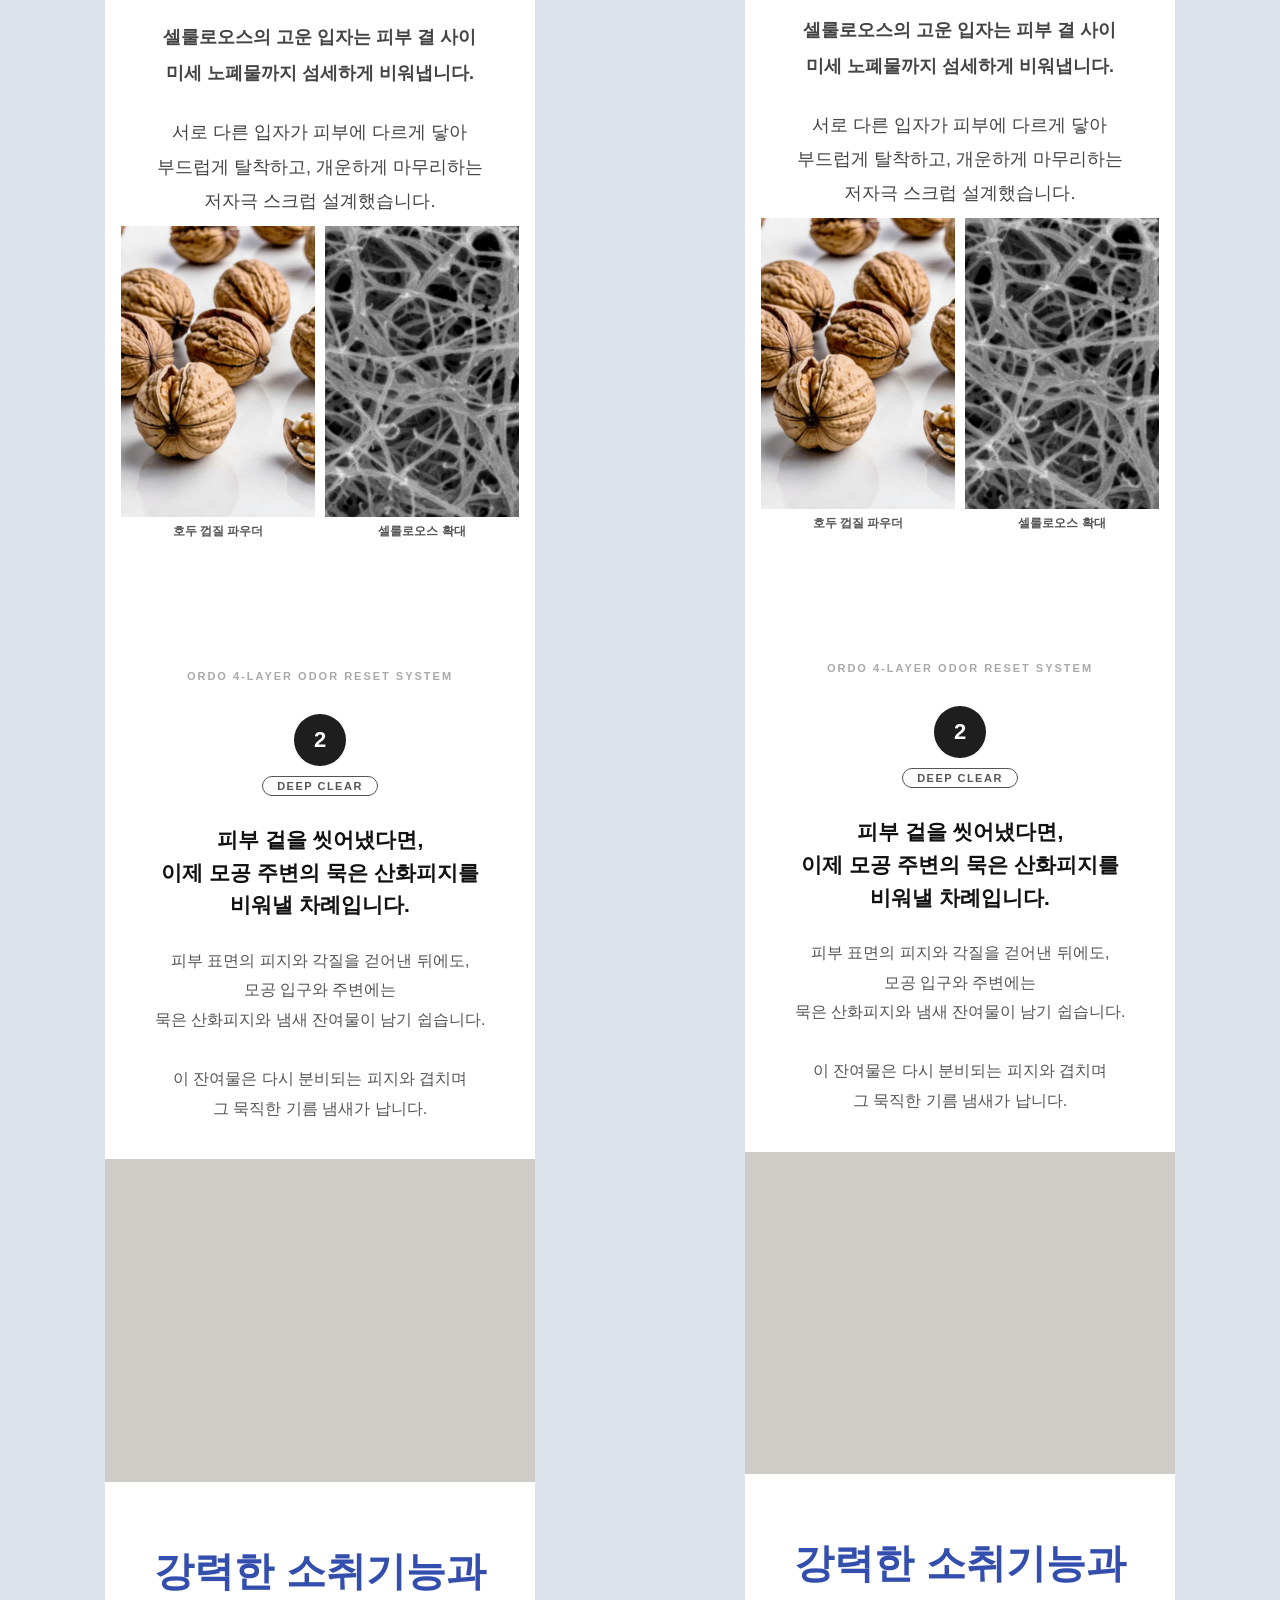
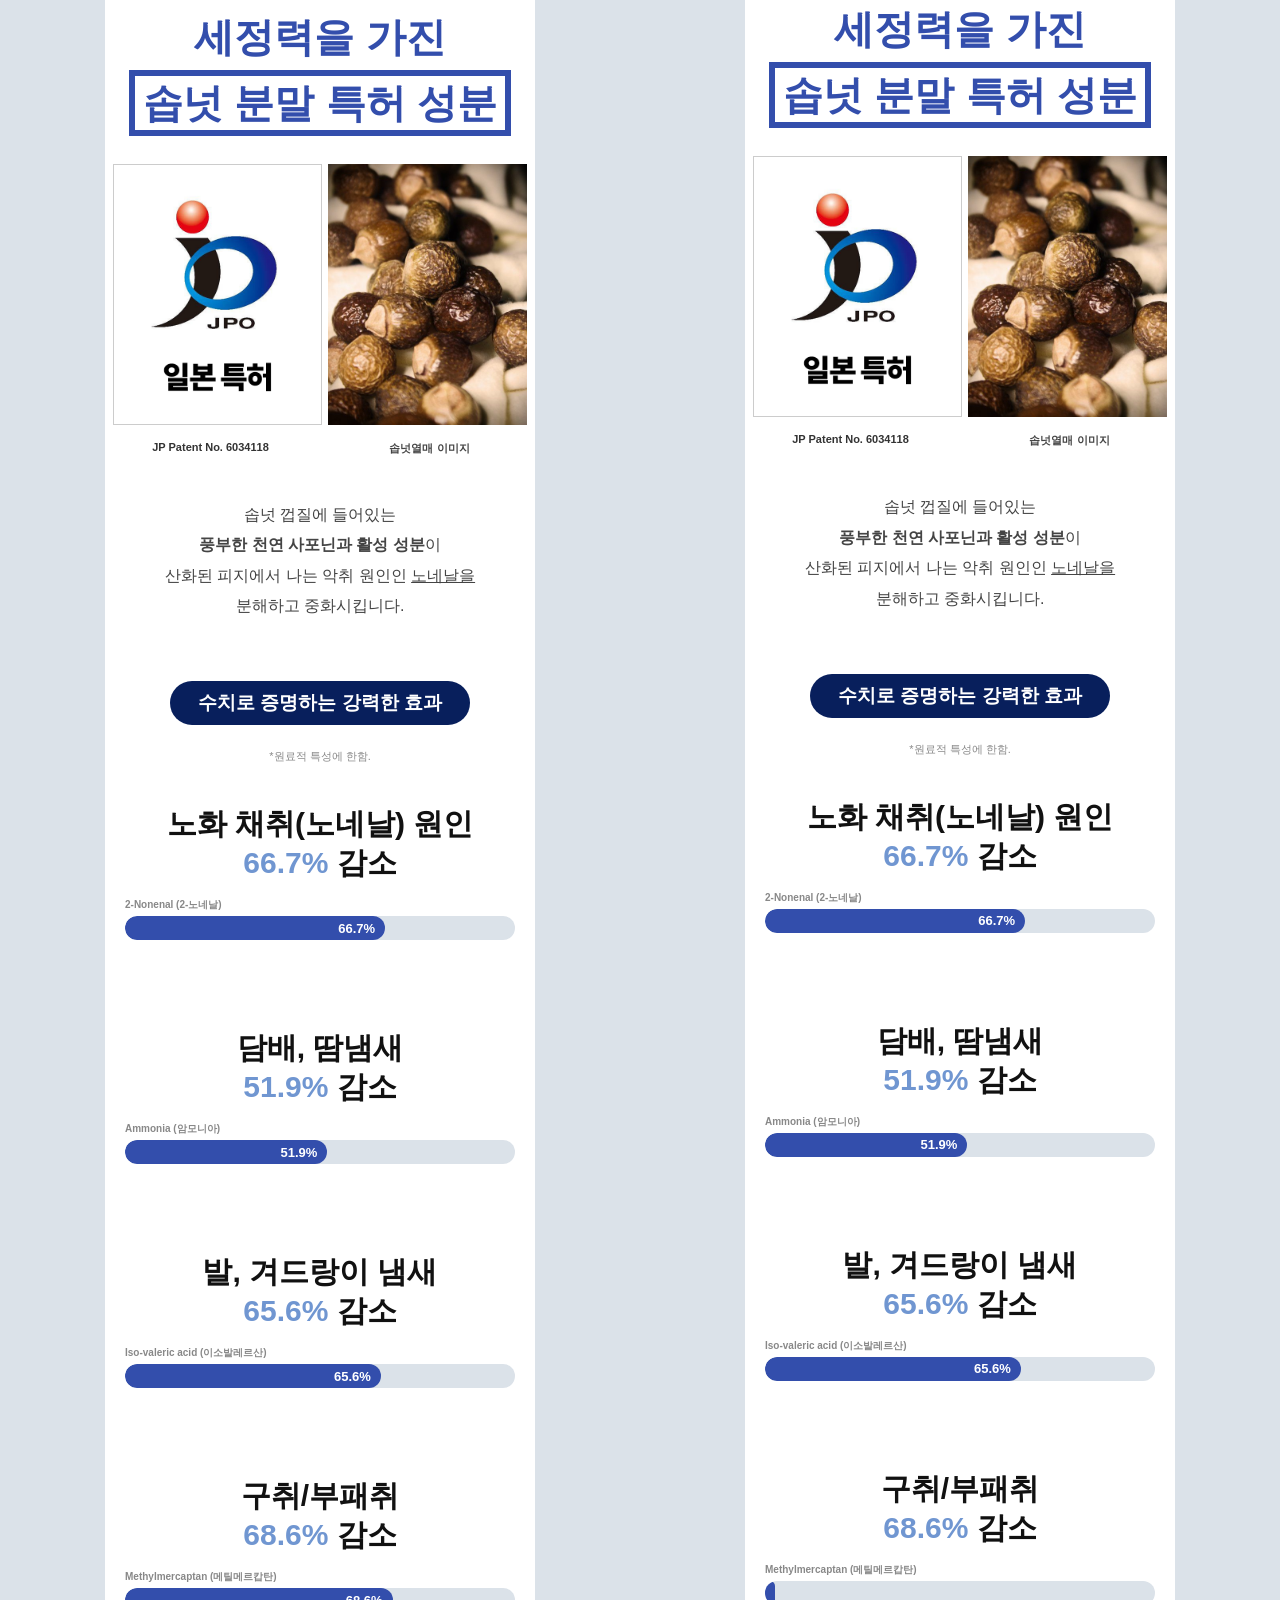
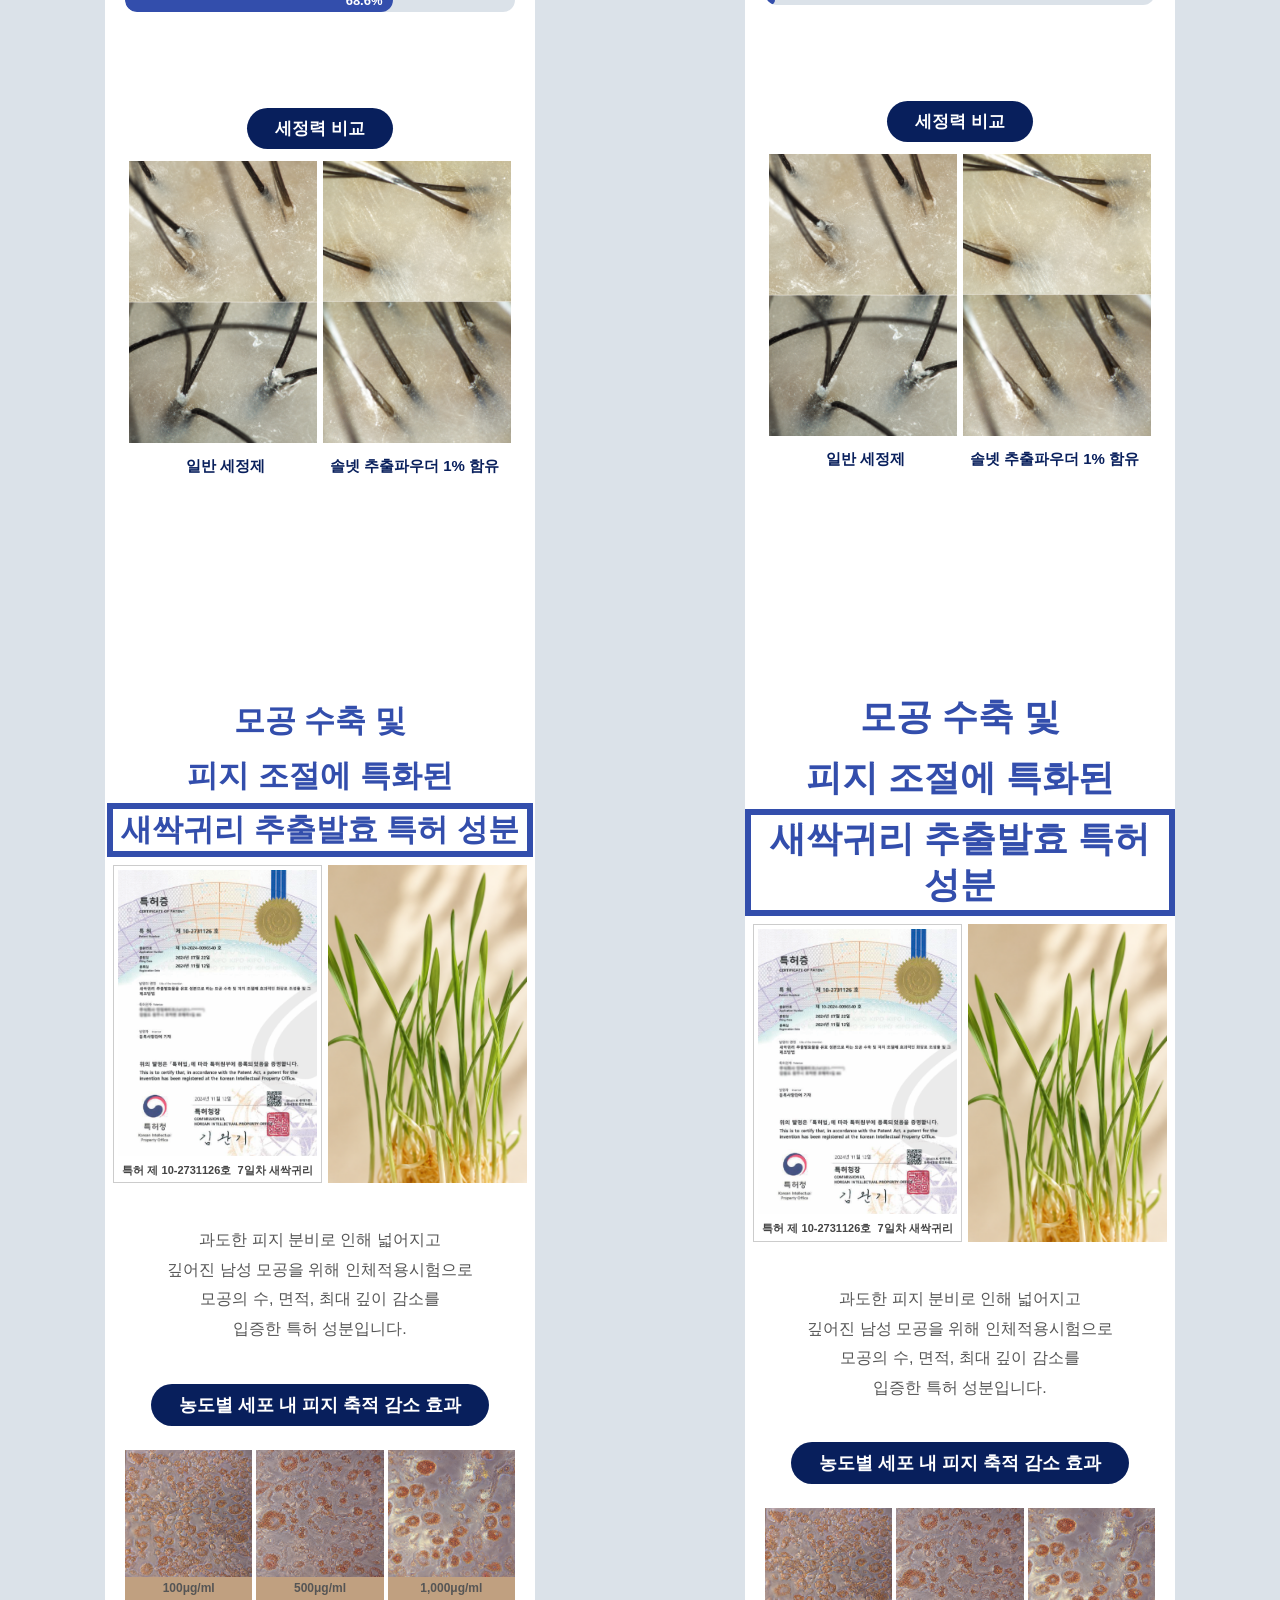
==== commit 5231647f: "S6 circles bigger, S2 bg #3851a3, saess -5pt, dermo +5pt +50px gap" ====
--- a/index.html
+++ b/index.html
@@ -276,7 +276,7 @@
 
     /* ===== S2 ===== */
     .s2-section {
-      background: #081f5c;
+      background: #3851a3;
       text-align: center;
       padding: 108px 28px 0;
     }
@@ -2647,7 +2647,7 @@
     <p style="text-align:center;font-size:clamp(14px,4vw,17px);font-weight:600;color:#fff;margin:6px 0 0;letter-spacing:-0.3px;">오르도레이어 4단계 리셋 시스템</p>
     </div>
     <div class="s6-diagram-wrap">
-      <svg class="s6-svg" viewBox="0 0 380 490" xmlns="http://www.w3.org/2000/svg">
+      <svg class="s6-svg" viewBox="0 0 390 510" xmlns="http://www.w3.org/2000/svg">
         <defs>
           <filter id="glow1" x="-50%" y="-50%" width="200%" height="200%">
             <feGaussianBlur stdDeviation="12" result="blur"/>
@@ -2663,51 +2663,51 @@
         </defs>
 
         <!-- 연결 호 (시계방향): 1→2, 2→3, 3→4, 4→1 -->
-        <path class="s6-arrow" d="M 247 115 Q 320 135 305 185" fill="none"/>
-        <path class="s6-arrow" d="M 305 293 Q 320 355 255 375" fill="none"/>
-        <path class="s6-arrow" d="M 127 375 Q 58 360 75 295" fill="none"/>
-        <path class="s6-arrow" d="M 75 185 Q 58 130 143 110" fill="none"/>
+        <path class="s6-arrow" d="M 262 128 Q 340 148 322 205" fill="none"/>
+        <path class="s6-arrow" d="M 322 305 Q 340 370 268 398" fill="none"/>
+        <path class="s6-arrow" d="M 122 398 Q 52 372 68 305" fill="none"/>
+        <path class="s6-arrow" d="M 68 205 Q 50 140 130 122" fill="none"/>
 
         <!-- glow rings: JS로 opacity 제어 -->
-        <circle class="s6-glow-ring" data-node="1" cx="190" cy="90" r="75" fill="rgba(255,255,255,0.18)" filter="url(#glow1)" opacity="0"/>
-        <circle class="s6-glow-ring" data-node="2" cx="312" cy="240" r="72" fill="rgba(255,255,255,0.18)" filter="url(#glow1)" opacity="0"/>
-        <circle class="s6-glow-ring" data-node="3" cx="190" cy="390" r="72" fill="rgba(255,255,255,0.18)" filter="url(#glow1)" opacity="0"/>
-        <circle class="s6-glow-ring" data-node="4" cx="68" cy="240" r="72" fill="rgba(255,255,255,0.18)" filter="url(#glow1)" opacity="0"/>
+        <circle class="s6-glow-ring" data-node="1" cx="195" cy="95" r="88" fill="rgba(255,255,255,0.18)" filter="url(#glow1)" opacity="0"/>
+        <circle class="s6-glow-ring" data-node="2" cx="320" cy="255" r="85" fill="rgba(255,255,255,0.18)" filter="url(#glow1)" opacity="0"/>
+        <circle class="s6-glow-ring" data-node="3" cx="195" cy="415" r="85" fill="rgba(255,255,255,0.18)" filter="url(#glow1)" opacity="0"/>
+        <circle class="s6-glow-ring" data-node="4" cx="70" cy="255" r="85" fill="rgba(255,255,255,0.18)" filter="url(#glow1)" opacity="0"/>
 
         <!-- stroke rings for active circle border highlight -->
-        <circle class="s6-active-ring" data-node="1" cx="190" cy="90" r="68" fill="none" stroke="#c8deff" stroke-width="3" opacity="0"/>
-        <circle class="s6-active-ring" data-node="2" cx="312" cy="240" r="65" fill="none" stroke="#c8deff" stroke-width="3" opacity="0"/>
-        <circle class="s6-active-ring" data-node="3" cx="190" cy="390" r="65" fill="none" stroke="#c8deff" stroke-width="3" opacity="0"/>
-        <circle class="s6-active-ring" data-node="4" cx="68" cy="240" r="65" fill="none" stroke="#c8deff" stroke-width="3" opacity="0"/>
+        <circle class="s6-active-ring" data-node="1" cx="195" cy="95" r="80" fill="none" stroke="#c8deff" stroke-width="3" opacity="0"/>
+        <circle class="s6-active-ring" data-node="2" cx="320" cy="255" r="77" fill="none" stroke="#c8deff" stroke-width="3" opacity="0"/>
+        <circle class="s6-active-ring" data-node="3" cx="195" cy="415" r="77" fill="none" stroke="#c8deff" stroke-width="3" opacity="0"/>
+        <circle class="s6-active-ring" data-node="4" cx="70" cy="255" r="77" fill="none" stroke="#c8deff" stroke-width="3" opacity="0"/>
 
         <!-- 원 1: 상단 중앙 -->
-        <circle class="s6-circle" cx="190" cy="90" r="65" fill="url(#grad1)"/>
-        <text class="s6-num" x="190" y="58">1</text>
-        <text class="s6-txt" x="190" y="88">피부 표면의</text>
-        <text class="s6-txt" x="190" y="104">피지 제거</text>
-        <text class="s6-lbl" x="190" y="172">WASH OFF</text>
+        <circle class="s6-circle" cx="195" cy="95" r="78" fill="url(#grad1)"/>
+        <text class="s6-num" x="195" y="61">1</text>
+        <text class="s6-txt" x="195" y="92">피부 표면의</text>
+        <text class="s6-txt" x="195" y="110">피지 제거</text>
+        <text class="s6-lbl" x="195" y="185">WASH OFF</text>
 
         <!-- 원 2: 우측 -->
-        <circle class="s6-circle" cx="312" cy="240" r="62"/>
-        <text class="s6-num" x="312" y="206">2</text>
-        <text class="s6-txt" x="312" y="233">모공 속 냄새</text>
-        <text class="s6-txt" x="312" y="249">원인 환경 케어</text>
-        <text class="s6-lbl" x="344" y="315">DEEP</text>
-        <text class="s6-lbl" x="344" y="327">CLEAR</text>
+        <circle class="s6-circle" cx="320" cy="255" r="75"/>
+        <text class="s6-num" x="320" y="219">2</text>
+        <text class="s6-txt" x="320" y="248">모공 속 냄새</text>
+        <text class="s6-txt" x="320" y="266">원인 환경 케어</text>
+        <text class="s6-lbl" x="356" y="338">DEEP</text>
+        <text class="s6-lbl" x="356" y="350">CLEAR</text>
 
         <!-- 원 3: 하단 중앙 -->
-        <circle class="s6-circle" cx="190" cy="390" r="62"/>
-        <text class="s6-num" x="190" y="356">3</text>
-        <text class="s6-txt" x="190" y="383">새로 분비되는</text>
-        <text class="s6-txt" x="190" y="399">피지 산화 지연</text>
-        <text class="s6-lbl" x="190" y="466">OXIDATION DELAY</text>
+        <circle class="s6-circle" cx="195" cy="415" r="75"/>
+        <text class="s6-num" x="195" y="379">3</text>
+        <text class="s6-txt" x="195" y="408">새로 분비되는</text>
+        <text class="s6-txt" x="195" y="426">피지 산화 지연</text>
+        <text class="s6-lbl" x="195" y="500">OXIDATION DELAY</text>
 
         <!-- 원 4: 좌측 -->
-        <circle class="s6-circle" cx="68" cy="240" r="62"/>
-        <text class="s6-num" x="68" y="206">4</text>
-        <text class="s6-txt" x="68" y="240">보습·진정·차단</text>
-        <text class="s6-lbl" x="34" y="315">COMFORT</text>
-        <text class="s6-lbl" x="34" y="327">SHIELD</text>
+        <circle class="s6-circle" cx="70" cy="255" r="75"/>
+        <text class="s6-num" x="70" y="219">4</text>
+        <text class="s6-txt" x="70" y="255">보습·진정·차단</text>
+        <text class="s6-lbl" x="32" y="338">COMFORT</text>
+        <text class="s6-lbl" x="32" y="350">SHIELD</text>
       </svg>
     </div>
     
@@ -2854,7 +2854,7 @@
     <div class="page-wrapper">
 
       <!-- 타이틀 -->
-      <div class="s7-scrub-anim-wrap" style="font-size: clamp(26px, 8.5vw, 36px); margin-bottom:8px; line-height:1.3; text-align:center;">
+      <div class="s7-scrub-anim-wrap" style="font-size: clamp(21px, 6.5vw, 31px); margin-bottom:8px; line-height:1.3; text-align:center;">
         <span class="s7-scrub-word s7-sw1">모공 수축 및</span><br>
         <span class="s7-scrub-word s7-sw2">피지 조절에 특화된</span><br>
         <span class="s7-scrub-word s7-sw3">새싹귀리 추출발효 특허 성분</span>
@@ -2981,7 +2981,7 @@
       </video>
     </div>
 
-    <div class="s7-scrub-anim-wrap" style="margin:0 8px 16px; line-height:1.3; text-align:center; font-size:clamp(26px,7vw,32px);">
+    <div class="s7-scrub-anim-wrap" style="margin:50px 8px 16px; line-height:1.3; text-align:center; font-size:clamp(31px,9vw,37px);">
         <span class="s7-scrub-word s7-sw1">100% 식물 유래 물질</span><br>
         <span class="s7-scrub-word s7-sw2">dermosoft<sup>®</sup> G 3 CY</span>
     </div>
@@ -3698,3 +3698,3703 @@
 });
 
 </script>
+<!DOCTYPE html>
+<html lang="ko">
+<head>
+  <meta charset="UTF-8">
+  <meta name="viewport" content="width=device-width, initial-scale=1.0, maximum-scale=1.0, user-scalable=no">
+  <title>ORDO LAYER BODY WASH</title>
+  <style>
+    @import url('https://fonts.googleapis.com/css2?family=Nanum+Myeongjo&display=swap');
+    
+    :root {
+      --base-width: 393px;
+      --max-width: 430px;
+    }
+    * { margin: 0; padding: 0; box-sizing: border-box; word-break: keep-all; }
+    body {
+      font-family: 'Apple SD Gothic Neo', 'Noto Sans KR', sans-serif;
+      background: #dbe2e9;
+      display: flex;
+      justify-content: center;
+      min-height: 100vh;
+      padding-bottom: 78px;
+    }
+    .page-wrapper {
+      width: 100%;
+      max-width: var(--max-width);
+      background: #fff;
+      margin: 0 auto;
+      overflow-x: hidden;
+    }
+
+    /* ===== S1: 문제 제기 ===== */
+    .s1-hero {
+      background: url('images/s1-hero.jpg') center/cover no-repeat;
+      text-align: center;
+      padding: 60px 20px 40px;
+    }
+    .s1-sub {
+      font-size: clamp(26px, 8.5vw, 35px);
+      font-weight: 400;
+      color: #555;
+      line-height: 1.4;
+      margin-bottom: 8px;
+      letter-spacing: -0.5px;
+    }
+    .s1-main {
+      font-size: clamp(44px, 14vw, 60px);
+      font-weight: 800;
+      color: #334eac;
+      line-height: 1.15;
+      letter-spacing: -2px;
+      margin-bottom: 60px;
+      text-align: center;
+      padding: 0 16px;
+    }
+    .s1-main-line1 {
+      display: block;
+      color: #334eac;
+      background: transparent;
+      font-size: clamp(44px, 14vw, 60px);
+      font-weight: 800;
+      line-height: 1.2;
+      letter-spacing: -2px;
+      margin-bottom: 4px;
+    }
+    .s1-main-line2 {
+      display: inline-block;
+      color: #fff;
+      background: #334eac;
+      font-size: clamp(44px, 14vw, 60px);
+      font-weight: 800;
+      line-height: 1.15;
+      letter-spacing: -2px;
+      padding: 2px 12px 4px;
+      margin-bottom: 4px;
+    }
+    .s1-main-line3 {
+      display: inline-block;
+      color: #fff;
+      background: #334eac;
+      font-size: clamp(44px, 14vw, 60px);
+      font-weight: 900;
+      line-height: 1.15;
+      letter-spacing: -2px;
+      padding: 2px 12px 4px;
+      white-space: nowrap;
+    }
+    .s1-desc {
+      font-size: clamp(18px, 5.5vw, 24px);
+      font-weight: 700;
+      color: #333;
+      line-height: 1.4;
+      letter-spacing: -0.3px;
+      word-break: keep-all;
+    }
+
+    /* 공감 카드 */
+    .s1-cards { padding: 0; }
+    .s1-card {
+      position: relative;
+      width: 100%;
+      height: 210px;
+      overflow: hidden;
+      display: flex;
+      flex-direction: column;
+      align-items: center;
+      justify-content: center;
+      text-align: center;
+      background: #1a1a1a;
+      margin-bottom: 4px;
+    }
+    .s1-card::before {
+      content: '';
+      position: absolute;
+      inset: 0;
+      background: rgba(0,0,0,0);
+      z-index: 1;
+    }
+    .s1-card-elevator::before {
+      content: '';
+      position: absolute;
+      inset: 0;
+      background: rgba(20,30,90,0.45);
+      z-index: 1;
+    }
+    .s1-card-content {
+      position: relative;
+      z-index: 2;
+      padding: 0 24px;
+    }
+    .s1-card-line1 {
+      font-size: clamp(17px, 5.2vw, 21px);
+      font-weight: 700;
+      color: #fff;
+      line-height: 1.4;
+      letter-spacing: -0.5px;
+      margin-bottom: 8px;
+    }
+    .s1-card-line2 {
+      font-size: clamp(17px, 5.2vw, 21px);
+      font-weight: 700;
+      color: #fff;
+      line-height: 1.4;
+      letter-spacing: -0.5px;
+      margin-bottom: 16px;
+    }
+    .s1-card-check {
+      width: 28px;
+      height: 28px;
+      margin: 0 auto;
+    }
+
+    /* 인용구 */
+    .s1-quotes {
+      padding: 32px 28px;
+      background: #fff;
+    }
+    .s1-quote {
+      text-align: center;
+      font-size: clamp(15px, 4.3vw, 17px);
+      font-weight: 400;
+      color: #555;
+      line-height: 1.7;
+      padding: 14px 0;
+      border-bottom: none;
+    }
+    .s1-divider {
+      width: 1px;
+      height: 60px;
+      background: #ccc;
+      margin: 16px auto;
+      display: block;
+    }
+    .s1-quote-last {
+      font-size: clamp(18px, 6vw, 24px) !important;
+      font-weight: 800 !important;
+      color: #111 !important;
+      border-bottom: none !important;
+    }
+
+    /* 마무리 */
+    .s1-closing {
+      background: #111;
+      text-align: center;
+      padding: 48px 24px;
+    }
+    .s1-closing-q {
+      font-size: clamp(20px, 6.5vw, 26px);
+      font-weight: 800;
+      color: #fff;
+      line-height: 1.4;
+      letter-spacing: -0.5px;
+      margin-bottom: 12px;
+    }
+    .s1-closing-q span {
+      color: #4A90E2;
+      display: block;
+      font-size: clamp(24px, 7vw, 32px);
+    }
+    .s1-closing-sub {
+      font-size: clamp(12px, 3.5vw, 14px);
+      color: rgba(255,255,255,0.5);
+      line-height: 1.6;
+    }
+
+    /* ===== S2 이후 ===== */
+    .section {
+      padding: 60px 24px;
+      border-bottom: 1px solid #eee;
+    }
+    .section-label {
+      font-size: clamp(11px, 3vw, 12px);
+      font-weight: 600;
+      color: #4A90E2;
+      letter-spacing: 2px;
+      text-transform: uppercase;
+      text-align: center;
+      margin-bottom: 16px;
+    }
+    .section-title {
+      font-size: clamp(20px, 6.5vw, 26px);
+      font-weight: 800;
+      color: #111;
+      line-height: 1.35;
+      text-align: center;
+      letter-spacing: -0.5px;
+      margin-bottom: 16px;
+    }
+    .section-body {
+      font-size: clamp(13px, 3.8vw, 15px);
+      color: #555;
+      line-height: 1.8;
+      text-align: center;
+    }
+    .img-placeholder {
+      width: 100%;
+      height: 220px;
+      background: #e8e8e8;
+      border-radius: 8px;
+      display: flex;
+      align-items: center;
+      justify-content: center;
+      color: #aaa;
+      font-size: clamp(11px, 3.3vw, 13px);
+      margin: 20px 0;
+    }
+
+    /* S9 4-LAYER */
+    .s9-layer {
+      background: #111;
+      color: #fff;
+      padding: 60px 24px;
+    }
+    .s9-layer .section-label { color: #4A90E2; }
+    .s9-layer .section-title { color: #fff; }
+    .s9-layer .section-body { color: rgba(255,255,255,0.7); }
+    .layer-item {
+      background: #1e1e1e;
+      border-radius: 12px;
+      padding: 20px;
+      margin-top: 16px;
+      border-left: 3px solid #4A90E2;
+      text-align: left;
+    }
+    .layer-item h3 {
+      font-size: clamp(13px, 4vw, 16px);
+      font-weight: 700;
+      color: #fff;
+      margin-bottom: 6px;
+    }
+    .layer-item p {
+      font-size: clamp(11px, 3.3vw, 13px);
+      color: rgba(255,255,255,0.6);
+      line-height: 1.6;
+    }
+
+
+    /* ===== S2 ===== */
+    .s2-section {
+      background: #081f5c;
+      text-align: center;
+      padding: 108px 28px 0;
+    }
+    .s2-caption-top {
+      font-size: clamp(14px, 4.5vw, 18px);
+      font-family: 'Nanum Myeongjo', serif;
+      color: #fff;
+      text-align: center;
+      margin-top: 16px;
+      padding: 48px 28px;
+      line-height: 1.8;
+    }
+    .s2-main {
+      font-size: clamp(34px, 11vw, 46px);
+      font-weight: 900;
+      color: #fff;
+      line-height: 1.25;
+      letter-spacing: -0.5px;
+      word-break: keep-all;
+      margin-bottom: 48px;
+    }
+    .s2-sub {
+      font-size: clamp(13px, 4vw, 16px);
+      font-weight: 700;
+      color: #fff;
+      line-height: 1.9;
+    }
+
+    /* ===== S2 슬라이더 ===== */
+    .s2-slider-wrap {
+      overflow: hidden;
+      width: 100%;
+      padding: 24px 0 0;
+      background: #081f5c;
+    }
+    .s2-slider-track {
+      display: flex;
+      gap: 12px;
+      width: max-content;
+    }
+    
+    .s2-slide {
+      width: 300px;
+      height: 510px;
+      background: #e0dbd6;
+      border-radius: 12px;
+      flex-shrink: 0;
+      display: flex;
+      align-items: center;
+      justify-content: center;
+      font-size: clamp(11px, 3.3vw, 13px);
+      color: #999;
+      font-weight: 500;
+      overflow: hidden;
+    }
+    
+  
+    .s2-caption {
+      font-size: clamp(12px, 3.5vw, 14px);
+      font-family: 'Nanum Myeongjo', serif;
+      color: #555;
+      text-align: center;
+      margin: 16px 0 0;
+      padding: 0 20px;
+      line-height: 1.6;
+    }
+
+    /* ===== S3 메인이미지 ===== */
+    .s3-section {
+      background: #fff;
+      padding: 0;
+      margin-top: 0;
+    }
+    .s3-img-wrap {
+      position: relative;
+      width: 100%;
+    }
+    .s3-img-placeholder {
+      width: 100%;
+      aspect-ratio: 3 / 5.38;
+      background: #d0ccc8;
+      display: block;
+      overflow: hidden;
+    }
+    .s3-copy-overlay {
+      position: absolute;
+      top: 60px;
+      left: 0;
+      right: 0;
+      padding: 0 28px;
+      text-align: center;
+    }
+    .s3-copy {
+      font-size: clamp(26px, 8vw, 34px);
+      font-weight: 800;
+      color: #111;
+      line-height: 1.3;
+      letter-spacing: -0.02em;
+    }
+
+    .s3-sub {
+      font-size: clamp(20px, 6.5vw, 26px);
+      font-weight: 700;
+      color: #111;
+      line-height: 1.45;
+      padding: 64px 28px 0;
+      text-align: left;
+    }
+    .s3-sq-wrap {
+      padding: 60px 0 0;
+    }
+    .s3-sq-row {
+      display: block;
+      position: relative;
+      overflow: visible;
+    }
+    .s3-sq-img-wrap {
+      position: relative;
+      overflow: hidden;
+      flex-shrink: 0;
+      width: 60%;
+      aspect-ratio: 2 / 3;
+      transform: translateX(-100vw);
+      opacity: 0;
+      transition: transform 1.25s cubic-bezier(0.25,0.46,0.45,0.94), opacity 1.25s ease;
+    }
+    .s3-sq-img-wrap.in-view {
+      transform: translateX(0);
+      opacity: 1;
+    }
+    .s3-sq-placeholder {
+      width: 100%;
+      height: 100%;
+      background: #c8c4be;
+    }
+    .s3-sq-text {
+      position: absolute;
+      bottom: 16px;
+      left: 16px;
+      right: 16px;
+      text-align: left;
+      word-break: keep-all;
+      padding: 0;
+      margin: 0;
+      opacity: 0;
+      transition: opacity 0.75s ease 0.4s;
+    }
+    .s3-sq-text.in-view {
+      opacity: 1;
+    }
+    .s3-sq-wrap2 {
+      margin-top: 10px;
+      padding: 28px 0 0;
+    }
+    .s3-sq-row2 {
+      display: block;
+      position: relative;
+      overflow: visible;
+    }
+    .s3-sq-img-wrap2 {
+      position: relative;
+      overflow: hidden;
+      flex-shrink: 0;
+      width: 60%;
+      aspect-ratio: 2 / 3;
+      transform: translateX(100vw);
+      opacity: 0;
+      transition: transform 1.25s cubic-bezier(0.25,0.46,0.45,0.94), opacity 1.25s ease;
+      margin-left: auto;
+    }
+    .s3-sq-img-wrap2.in-view2 {
+      transform: translateX(0);
+      opacity: 1;
+    }
+    .s3-sq-placeholder2 {
+      width: 100%;
+      height: 100%;
+      background: #c8c4be;
+    }
+    .s3-sq-text2 {
+      position: absolute;
+      bottom: 16px;
+      left: 16px;
+      right: 16px;
+      text-align: left;
+      word-break: keep-all;
+      padding: 0;
+      margin: 0;
+      opacity: 0;
+      transition: opacity 1.25s ease 0.4s;
+    }
+    .s3-sq-text2.in-view2 {
+      opacity: 1;
+    }
+
+    /* ===== S4 ===== */
+    .s4-section {
+      padding: 0;
+      margin-top: 50px;
+      position: relative;
+      overflow: visible;
+    }
+    .s4-main-title {
+      font-size: clamp(14px, 4.5vw, 18px);
+      font-weight: 400;
+      letter-spacing: 0.04em;
+      color: #fff;
+      text-align: center;
+      padding-top: 40px;
+      margin-bottom: 20px;
+      position: relative;
+      z-index: 1;
+    }
+    /* S4 텍스트 순차 페이드인 */
+    .s4-fade-item {
+      opacity: 0;
+      transform: translateY(-24px);
+      transition: opacity 0.65s ease, transform 0.65s ease;
+    }
+    .s4-fade-item.s4-visible {
+      opacity: 1;
+      transform: translateY(0);
+    }
+    .s4-numbered-list {
+      list-style: none;
+      padding: 0;
+      margin: 0 0 16px;
+      position: relative;
+      z-index: 1;
+    }
+    .s4-numbered-list li {
+      display: flex;
+      flex-direction: column;
+      align-items: center;
+      gap: 10px;
+      margin-bottom: 16px;
+      font-size: clamp(17px, 5.5vw, 22px);
+      font-weight: 700;
+      line-height: 1.4;
+      color: #fff;
+      text-align: center;
+    }
+    .s4-num {
+      width: 30px;
+      height: 30px;
+      border-radius: 50%;
+      background: rgba(255,255,255,0.2);
+      color: #fff;
+      font-size: clamp(11px, 3.3vw, 13px);
+      font-weight: 700;
+      display: flex;
+      align-items: center;
+      justify-content: center;
+    }
+    .s4-closing {
+      font-size: clamp(14px, 4.5vw, 18px);
+      font-weight: 400;
+      color: #fff;
+      text-align: center;
+      margin-bottom: 0;
+      padding: 0 16px 40px;
+      position: relative;
+      z-index: 1;
+    }
+
+    /* ===== S5 ===== */
+    .s5-section {
+      padding: 120px 0 50px;
+      background: #fff;
+      margin-top: 27px;
+    }
+    .s5-main-copy {
+      padding: 0 20px;
+      font-size: clamp(19px, 6.2vw, 25px);
+      font-weight: 800;
+      color: #334eac;
+      line-height: 1.35;
+      letter-spacing: -0.5px;
+      text-align: center;
+      margin-bottom: 52px;
+      word-break: keep-all;
+    }
+    .s5-img-row {
+      display: flex;
+      gap: 16px;
+      margin-bottom: 52px;
+      padding: 0 4px;
+    }
+    .s5-img-item {
+      flex: 1;
+      aspect-ratio: 4 / 5;
+      overflow: hidden;
+      display: flex;
+      align-items: flex-end;
+      justify-content: center;
+      font-size: clamp(10px, 2.8vw, 11px);
+      color: #888;
+      text-align: center;
+    }
+    .s5-sub-copy {
+      padding: 0 20px;
+      font-size: clamp(14px, 4vw, 16px);
+      font-weight: 400;
+      color: #444;
+      line-height: 1.9;
+      text-align: center;
+      margin-bottom: 52px;
+      word-break: keep-all;
+    }
+    .s5-video-wrap {
+      width: 100%;
+      aspect-ratio: 5 / 4;
+      background: #1a1a1a;
+      display: flex;
+      align-items: center;
+      justify-content: center;
+      font-size: clamp(11px, 3.3vw, 13px);
+      color: #666;
+      margin-top: 47px;
+      margin-bottom: 64px;
+    }
+    .s5-desc-wrap {
+      text-align: center;
+      padding: 0 20px;
+    }
+    .s5-desc-pre {
+      font-size: clamp(14px, 4.5vw, 18px);
+      font-weight: 400;
+      color: #081f5c;
+      line-height: 1.8;
+      margin-bottom: 20px;
+    }
+    .s5-keyword-line {
+      display: flex;
+      align-items: center;
+      justify-content: center;
+      gap: 6px;
+      margin-bottom: 40px;
+      flex-wrap: wrap;
+    }
+    .s5-keyword-pre {
+      font-size: clamp(14px, 4.3vw, 17px);
+      font-weight: 400;
+      color: #081f5c;
+    }
+    .s5-keyword {
+      font-size: clamp(44px, 14vw, 60px);
+      font-weight: 900;
+      color: #fff;
+      letter-spacing: -1px;
+      line-height: 1;
+      background: #081f5c;
+      border: none;
+      padding: 10px 24px 14px;
+      display: inline-block;
+      animation: nonenal-pulse 0.9s ease-in-out infinite;
+    }
+    @keyframes nonenal-pulse {
+      0%, 100% { opacity: 1; transform: scale(1); }
+      50% { opacity: 0.35; transform: scale(0.96); }
+    }
+    .s5-keyword-post {
+      font-size: clamp(14px, 4.3vw, 17px);
+      font-weight: 400;
+      color: #081f5c;
+    }
+    .s5-desc-post {
+      font-size: clamp(14px, 4.5vw, 18px);
+      font-weight: 700;
+      color: #333;
+      line-height: 1.9;
+      text-align: center;
+      word-break: keep-all;
+    }
+
+    /* ===== S6 섹션 ===== */
+    .s6-section {
+      padding: 50px 0 50px;
+      background: #081f5c;
+      margin-top: 40px;
+    }
+    .s6-main-copy {
+      font-size: clamp(22px, 6.8vw, 27px);
+      font-weight: 800;
+      color: #fff;
+      line-height: 1.55;
+      letter-spacing: -0.5px;
+      text-align: center;
+      margin-bottom: 52px;
+      padding: 0 24px;
+      word-break: keep-all;
+    }
+    .s6-video-wrap {
+      aspect-ratio: 5 / 4;
+      background: #0d2459;
+      display: flex;
+      align-items: center;
+      justify-content: center;
+      font-size: clamp(11px, 3.3vw, 13px);
+      color: #fff;
+      margin: 0 12px 52px;
+    }
+    .s6-sub-copy {
+      font-size: clamp(14px, 4.3vw, 17px);
+      font-weight: 400;
+      color: #444;
+      line-height: 1.9;
+      text-align: center;
+      margin-bottom: 56px;
+      padding: 0 24px;
+      word-break: keep-all;
+    }
+    .s6-sub-copy strong {
+      font-weight: 800;
+      color: #111;
+    }
+    .s6-system-title {
+      display: inline-block;
+      border: 2px solid #fff;
+      border-radius: 999px;
+      padding: 8px 22px;
+      font-size: clamp(15px, 4vw, 16px);
+      font-weight: 800;
+      color: #fff;
+      text-align: center;
+      letter-spacing: 1.5px;
+      margin-bottom: 24px;
+    }
+    .s6-diagram-wrap {
+      width: 100%;
+      padding: 0 8px;
+      box-sizing: border-box;
+      margin-bottom: 72px;
+    }
+    .s6-svg {
+      width: 100%;
+      height: auto;
+      display: block;
+      overflow: visible;
+    }
+    .s6-circle {
+      fill: #334eac;
+    }
+    .s6-num {
+      fill: #fff;
+      font-size: clamp(20px, 6vw, 24px);
+      font-weight: 900;
+      font-family: inherit;
+      text-anchor: middle;
+      dominant-baseline: middle;
+    }
+    .s6-txt {
+      fill: #fff;
+      font-size: clamp(12px, 3.5vw, 14px);
+      font-weight: 600;
+      font-family: inherit;
+      text-anchor: middle;
+      dominant-baseline: middle;
+    }
+    .s6-lbl {
+      fill: #d0e3ff;
+      font-size: clamp(8px, 2.3vw, 9px);
+      font-weight: 700;
+      font-family: inherit;
+      text-anchor: middle;
+      letter-spacing: 1.5px;
+    }
+    .s6-arrow {
+      stroke: #d0e3ff;
+      stroke-width: 14;
+      stroke-linecap: round;
+      fill: none;
+    }
+
+    /* ===== S7 섹션 ===== */
+    .s7-section {
+      padding: 50px 0 0;
+      background: #fff;
+      margin-top: 40px;
+    }
+    .s7-sys-label {
+      font-size: clamp(10px, 2.8vw, 11px);
+      font-weight: 700;
+      color: #aaa;
+      letter-spacing: 2px;
+      text-align: center;
+      margin-bottom: 32px;
+      padding: 0 20px;
+    }
+    .s7-step-wrap {
+      display: flex;
+      flex-direction: column;
+      align-items: center;
+      margin-bottom: 28px;
+    }
+    .s7-step-num {
+      width: 52px;
+      height: 52px;
+      border-radius: 50%;
+      background: #1e1e1e;
+      color: #fff;
+      font-size: clamp(17px, 5.5vw, 22px);
+      font-weight: 900;
+      display: flex;
+      align-items: center;
+      justify-content: center;
+      margin-bottom: 10px;
+    }
+    .s7-step-tag {
+      display: inline-block;
+      border: 1.5px solid #555;
+      border-radius: 20px;
+      padding: 3px 14px;
+      font-size: clamp(10px, 2.8vw, 11px);
+      font-weight: 700;
+      color: #555;
+      letter-spacing: 1.5px;
+    }
+    .s7-main-copy {
+      font-size: clamp(17px, 5.2vw, 21px);
+      font-weight: 800;
+      color: #111;
+      line-height: 1.5;
+      text-align: center;
+      margin-bottom: 36px;
+      padding: 0 20px;
+      word-break: keep-all;
+    }
+    .s7-circles {
+      display: flex;
+      gap: 10px;
+      justify-content: center;
+      margin-bottom: 88px;
+      padding: 0;
+    }
+    .s7-circle {
+      flex: 1;
+      aspect-ratio: 1 / 1;
+      border-radius: 50%;
+      background: #1e1e1e;
+      display: flex;
+      align-items: flex-end;
+      justify-content: center;
+      font-size: clamp(11px, 3.3vw, 13px);
+      font-weight: 700;
+      color: #fff;
+      overflow: hidden;
+      background-size: cover;
+      background-position: center;
+      position: relative;
+      margin: 0 8px;
+    }
+    .s7-scrub-anim-wrap {
+      text-align: center;
+      font-size: clamp(30px, 9.5vw, 40px);
+      font-weight: 900;
+      color: #334eac;
+      line-height: 1.0;
+      margin-bottom: 12px;
+    }
+    .s7-scrub-word {
+      display: inline-block;
+      padding: 1px 8px;
+      border: 6px solid transparent;
+      color: #334eac;
+      transition: border-color 0.2s;
+    }
+    .s7-scrub-word.active {
+      border-color: #334eac;
+    }
+    @keyframes borderMove {
+      0% { border-color: #334eac; box-shadow: 0 0 0 0 rgba(51,78,172,0.4); }
+      50% { border-color: #081f5c; box-shadow: 0 0 0 4px rgba(51,78,172,0); }
+      100% { border-color: #334eac; box-shadow: 0 0 0 0 rgba(51,78,172,0.4); }
+    }
+    @keyframes blinkText {
+      0%, 100% { opacity: 1; }
+      50% { opacity: 0.2; }
+    }
+    .s7-scrub-wrap {
+      text-align: center;
+      margin-top: 21px;
+      margin-bottom: 12px;
+      padding: 0 20px;
+    }
+    .s7-scrub-sub {
+      font-size: clamp(30px, 9.5vw, 40px);
+      font-weight: 900;
+      color: #334eac;
+      margin-bottom: 10px;
+      line-height: 1.3;
+    }
+    .s7-scrub-title {
+      font-size: clamp(30px, 9.5vw, 40px);
+      font-weight: 900;
+      color: #334eac;
+      line-height: 1.5;
+      word-break: keep-all;
+    }
+    .s7-scrub-body {
+      font-size: clamp(13px, 4vw, 16px);
+      font-weight: 400;
+      color: #555;
+      line-height: 1.85;
+      text-align: center;
+      margin-bottom: 40px;
+      padding: 0 20px;
+      word-break: keep-all;
+    }
+    .s7-video-wrap {
+      width: 100%;
+      aspect-ratio: 4 / 5;
+      background: #1a1a1a;
+      display: flex;
+      align-items: center;
+      justify-content: center;
+      font-size: clamp(11px, 3.3vw, 13px);
+      color: #666;
+    }
+    .s7-wide-img {
+      width: 100%;
+      aspect-ratio: 5 / 3;
+      background: #d0ccc8;
+      display: flex;
+      align-items: center;
+      justify-content: center;
+      font-size: clamp(11px, 3.3vw, 13px);
+      color: #888;
+      margin-bottom: 44px;
+    }
+    .s7-desc-wrap {
+      padding: 0 20px;
+      margin-bottom: 8px;
+    }
+    .s7-desc-p {
+      font-size: clamp(15px, 4.5vw, 18px);
+      font-weight: 400;
+      color: #444;
+      line-height: 1.9;
+      text-align: center;
+      word-break: keep-all;
+    }
+    .s7-desc-p + .s7-desc-p {
+      margin-top: 24px;
+    }
+    .s7-img-row {
+      display: flex;
+      gap: 10px;
+      padding: 0 16px;
+    }
+    .s7-img-item {
+      flex: 1;
+      aspect-ratio: 4 / 6;
+      background: #d0ccc8;
+      display: flex;
+      align-items: flex-end;
+      justify-content: center;
+      padding-bottom: 12px;
+      font-size: clamp(10px, 2.8vw, 11px);
+      color: #888;
+    }
+
+    /* ===== S8 섹션 ===== */
+    .s8-section {
+      padding: 130px 0 80px;
+      background: #fff;
+      margin-top: 0;
+    }
+    .s8-sys-label {
+      font-size: clamp(10px, 2.8vw, 11px);
+      font-weight: 700;
+      color: #aaa;
+      letter-spacing: 2px;
+      text-align: center;
+      margin-bottom: 32px;
+      padding: 0 20px;
+    }
+    .s8-step-wrap {
+      display: flex;
+      flex-direction: column;
+      align-items: center;
+      margin-bottom: 28px;
+    }
+    .s8-step-num {
+      width: 52px;
+      height: 52px;
+      border-radius: 50%;
+      background: #1e1e1e;
+      color: #fff;
+      font-size: clamp(17px, 5.5vw, 22px);
+      font-weight: 900;
+      display: flex;
+      align-items: center;
+      justify-content: center;
+      margin-bottom: 10px;
+    }
+    .s8-step-tag {
+      display: inline-block;
+      border: 1.5px solid #555;
+      border-radius: 20px;
+      padding: 3px 14px;
+      font-size: clamp(10px, 2.8vw, 11px);
+      font-weight: 700;
+      color: #555;
+      letter-spacing: 1.5px;
+    }
+    .s8-main-copy {
+      font-size: clamp(17px, 5.2vw, 21px);
+      font-weight: 800;
+      color: #111;
+      line-height: 1.55;
+      text-align: center;
+      margin-bottom: 24px;
+      padding: 0 20px;
+      word-break: keep-all;
+    }
+    .s8-main-copy u {
+      text-underline-offset: 3px;
+    }
+    .s8-sub-copy {
+      font-size: clamp(14px, 4vw, 16px);
+      font-weight: 400;
+      color: #555;
+      line-height: 1.85;
+      text-align: center;
+      margin-bottom: 36px;
+      padding: 0 20px;
+      word-break: keep-all;
+    }
+    .s8-sub-copy u {
+      text-underline-offset: 3px;
+    }
+    .s8-hero-img {
+      width: 100%;
+      aspect-ratio: 4 / 3;
+      background: #d0ccc8;
+      display: flex;
+      align-items: center;
+      justify-content: center;
+      font-size: clamp(11px, 3.3vw, 13px);
+      color: #888;
+      margin-bottom: 20px;
+    }
+    /* 솝넛 파트 */
+    .s8-ingredient-wrap {
+      text-align: center;
+      padding: 0 20px;
+      margin-top: 56px;
+      margin-bottom: 28px;
+    }
+    .s8-ingredient-top {
+      font-size: clamp(12px, 3.5vw, 14px);
+      font-weight: 500;
+      color: #666;
+      margin-bottom: 8px;
+    }
+    .s8-ingredient-sub {
+      font-size: clamp(26px, 8vw, 34px);
+      font-weight: 900;
+      color: #334eac;
+      margin-bottom: 0;
+      line-height: 1.3;
+      word-break: keep-all;
+    }
+    .s8-ingredient-title {
+      font-size: clamp(26px, 8vw, 34px);
+      font-weight: 900;
+      color: #334eac;
+      line-height: 1.3;
+      word-break: keep-all;
+    }
+    .s8-img-row {
+      display: flex;
+      gap: 6px;
+      margin-bottom: 14px;
+      padding: 0 8px;
+    }
+    .s8-img-item {
+      flex: 1;
+      aspect-ratio: 4 / 5;
+      background: #2a2a2a;
+      display: flex;
+      align-items: flex-end;
+      justify-content: center;
+      padding-bottom: 12px;
+      font-size: clamp(10px, 2.8vw, 11px);
+      color: #888;
+    }
+    .s8-ingredient-desc {
+      font-size: clamp(14px, 4vw, 16px);
+      font-weight: 400;
+      color: #444;
+      line-height: 1.9;
+      text-align: center;
+      padding: 0 20px;
+      margin-top: 42px;
+      margin-bottom: 60px;
+      word-break: keep-all;
+    }
+    /* 수치 파트 */
+    .s8-tag-row {
+      display: flex;
+      gap: 8px;
+      flex-wrap: wrap;
+      margin-bottom: 0;
+    }
+    .s8-tag-row .s8-stats-tag {
+      margin-bottom: 0;
+    }
+    .s8-stats-wrap {
+      padding: 0 20px;
+    }
+    .s8-stats-tag {
+      display: block;
+      background: #081f5c;
+      border: none;
+      border-radius: 30px;
+      padding: 9px 28px;
+      font-size: clamp(15px, 4.8vw, 19px);
+      font-weight: 600;
+      color: #fff;
+      margin: 0 auto 16px;
+      width: fit-content;
+    }
+    .s8-stats-note {
+      font-size: clamp(10px, 2.8vw, 11px);
+      color: #888;
+      text-align: center;
+      margin-bottom: 40px;
+    }
+    .s8-stat-item {
+      margin-bottom: 88px;
+    }
+    .s8-stat-headline {
+      font-size: clamp(22px, 7.5vw, 30px);
+      font-weight: 900;
+      color: #111;
+      text-align: center;
+      line-height: 1.3;
+      margin-bottom: 16px;
+      word-break: keep-all;
+    }
+    .s8-stat-num {
+      display: inline-block;
+      color: #7096d1;
+      animation: statBlink 0.4s step-start infinite;
+    }
+    @keyframes statBlink {
+      0%, 100% { opacity: 1; }
+      50% { opacity: 0.15; }
+    }
+    .s8-bar-wrap {
+      margin-bottom: 6px;
+    }
+    .s8-bar-label {
+      font-size: clamp(9px, 2.5vw, 10px);
+      font-weight: 600;
+      color: #888;
+      margin-bottom: 4px;
+    }
+    .s8-bar-track {
+      width: 100%;
+      height: 24px;
+      background: #dbe2e9;
+      border-radius: 999px;
+      overflow: hidden;
+      position: relative;
+    }
+    .s8-bar-fill {
+      height: 100%;
+      background: #334eac;
+      border-radius: 999px;
+      width: 0;
+      transition: width 1.2s ease;
+      display: flex;
+      align-items: center;
+      justify-content: flex-end;
+      padding-right: 10px;
+    }
+    .s8-bar-value {
+      font-size: clamp(11px, 3.3vw, 13px);
+      font-weight: 700;
+      color: #fff;
+      line-height: 1;
+    }
+
+    /* S8 비교 이미지 */
+    .s8-compare-wrap {
+      padding: 8px 4px 0;
+    }
+    .s8-세정력-badge {
+      display: block;
+      background: #081f5c;
+      border: none;
+      border-radius: 30px;
+      padding: 9px 28px;
+      font-size: clamp(14px, 4.3vw, 17px);
+      font-weight: 700;
+      color: #fff;
+      margin: 0 auto 12px;
+      width: fit-content;
+      text-align: center;
+    }
+    @keyframes labelBlink {
+      0%, 100% { opacity: 1; }
+      50% { opacity: 0.3; }
+    }
+    .s8-stats-wrap .s8-stat-item:last-child {
+      margin-bottom: 28px;
+    }
+    .s8-compare-grid {
+      position: relative;
+      display: grid;
+      grid-template-columns: 1fr 1fr;
+      gap: 6px;
+      margin-bottom: 12px;
+    }
+    .s8-compare-img-full {
+      aspect-ratio: 4 / 6;
+      background: #c8c8c8;
+      border-radius: 0;
+    }
+    .s8-compare-label-row {
+      display: flex;
+      justify-content: space-between;
+      margin-bottom: 8px;
+      padding: 0 2px;
+    }
+    .s8-compare-label {
+      font-size: clamp(13px, 3.8vw, 15px);
+      font-weight: 700;
+      color: #081f5c;
+      line-height: 1.4;
+      text-align: center;
+      flex: 1;
+      animation: labelBlink 1.2s ease-in-out infinite;
+    }
+    .s8-compare-img {
+      aspect-ratio: 4 / 6;
+      background: #c8c8c8;
+      display: flex;
+      align-items: flex-end;
+      justify-content: flex-start;
+      padding: 6px;
+      position: relative;
+    }
+    .s8-compare-badge {
+      background: #334eac;
+      color: #fff;
+      font-size: clamp(9px, 2.5vw, 10px);
+      font-weight: 700;
+      padding: 2px 6px;
+    }
+    .s8-compare-center {
+      position: absolute;
+      top: 50%;
+      left: 50%;
+      transform: translate(-50%, -50%);
+      display: flex;
+      flex-direction: column;
+      align-items: center;
+      gap: 6px;
+      pointer-events: none;
+      z-index: 2;
+    }
+    .s8-compare-arrow {
+      font-size: clamp(16px, 5vw, 20px);
+      color: #333;
+      line-height: 1;
+    }
+    .s8-compare-icon {
+      width: 44px;
+      height: 28px;
+      background: #2a2a2a;
+      border-radius: 50%;
+      display: flex;
+      align-items: center;
+      justify-content: center;
+      position: relative;
+      overflow: hidden;
+    }
+    .s8-compare-icon-l {
+      position: absolute;
+      left: 0;
+      width: 50%;
+      height: 100%;
+      background: #1a5fa8;
+      display: flex;
+      align-items: center;
+      justify-content: center;
+      font-size: clamp(8px, 2.3vw, 9px);
+      font-weight: 900;
+      color: #fff;
+    }
+    .s8-compare-icon-r {
+      position: absolute;
+      right: 0;
+      width: 50%;
+      height: 100%;
+      background: #2d6e2d;
+      display: flex;
+      align-items: center;
+      justify-content: center;
+      font-size: clamp(8px, 2.3vw, 9px);
+      font-weight: 900;
+      color: #fff;
+    }
+    .s8-compare-note {
+      font-size: clamp(10px, 2.8vw, 11px);
+      font-weight: 400;
+      color: #888;
+      line-height: 1.8;
+      text-align: left;
+      padding: 0 2px;
+    }
+    .s8-compare-note-right {
+      display: block;
+      text-align: right;
+    }
+  
+    /* ===== S9: 새싹귀리 특허 성분 ===== */
+    .s9-section {
+      background: #fff;
+      padding: 50px 0 40px;
+      margin-top: 80px;
+    }
+    .s9-main-copy {
+      font-size: clamp(22px, 7.5vw, 30px);
+      font-weight: 900;
+      color: #334eac;
+      text-align: center;
+      padding: 16px 20px 0;
+      word-break: keep-all;
+      line-height: 1.3;
+    }
+    .s9-key-ingredient {
+      font-size: clamp(22px, 7.5vw, 30px);
+      font-weight: 900;
+      color: #334eac;
+      text-align: center;
+      line-height: 1.3;
+      padding: 8px 20px 28px;
+      word-break: keep-all;
+    }
+    .s9-img-row {
+      display: flex;
+      gap: 8px;
+      margin: 24px 0 0;
+      padding: 0;
+    }
+    .s9-img-patent {
+      flex: 1;
+      aspect-ratio: 3 / 4;
+      background: #d8d8d8;
+      display: flex;
+      align-items: center;
+      justify-content: center;
+      font-size: clamp(11px, 3vw, 12px);
+      color: #888;
+    }
+    .s9-img-berry {
+      flex: 1;
+      aspect-ratio: 1 / 1;
+      background: #2c2c2c;
+      display: flex;
+      align-items: center;
+      justify-content: center;
+      font-size: clamp(12px, 3.5vw, 14px);
+      font-weight: 700;
+      color: #fff;
+      border-radius: 50%;
+      align-self: center;
+    }
+    .s9-desc {
+      font-size: clamp(14px, 4vw, 16px);
+      font-weight: 400;
+      color: #555;
+      text-align: center;
+      line-height: 1.85;
+      padding: 28px 24px 0;
+      word-break: keep-all;
+    }
+    .s9-test-wrap {
+      padding: 40px 20px 0;
+      text-align: center;
+    }
+    .s9-test-sub {
+      font-size: clamp(11px, 3.3vw, 13px);
+      font-weight: 500;
+      color: #666;
+      margin-top: 10px;
+      text-align: center;
+    }
+    .s9-test-title {
+      display: block;
+      background: #081f5c;
+      border: none;
+      border-radius: 30px;
+      padding: 9px 28px;
+      font-size: clamp(15px, 4.8vw, 19px);
+      font-weight: 600;
+      color: #fff;
+      margin: 0 auto 24px;
+      width: fit-content;
+      word-break: keep-all;
+    }
+    .s9-test-img-row {
+      display: flex;
+      gap: 4px;
+    }
+    .s9-test-img {
+      flex: 1;
+      aspect-ratio: 1 / 1;
+      background: #c0a080;
+      display: flex;
+      align-items: flex-end;
+      justify-content: center;
+      padding-bottom: 6px;
+    }
+    .s9-test-placeholder {
+      font-size: clamp(9px, 2.5vw, 10px);
+      font-weight: 600;
+      color: #fff;
+    }
+
+    /* ===== S9: 모공 수치 그래프 ===== */
+    .s9-stats-wrap {
+      padding: 48px 20px 0;
+      text-align: center;
+    }
+    .s9-stats-tag {
+      display: block;
+      background: #081f5c;
+      border: none;
+      border-radius: 30px;
+      padding: 9px 28px;
+      font-size: clamp(15px, 4.8vw, 19px);
+      font-weight: 600;
+      color: #fff;
+      margin: 0 auto 12px;
+      width: fit-content;
+    }
+    .s9-stats-note {
+      font-size: clamp(10px, 2.8vw, 11px);
+      color: #888;
+      text-align: center;
+      margin-bottom: 40px;
+    }
+    .s9-stat-item {
+      margin-bottom: 80px;
+      text-align: center;
+    }
+    .s9-stat-headline {
+      font-size: clamp(20px, 6.5vw, 26px);
+      font-weight: 900;
+      color: #111;
+      text-align: center;
+      line-height: 1.3;
+      margin-bottom: 16px;
+      word-break: keep-all;
+    }
+    .s9-stat-num {
+      display: inline-block;
+      color: #7096d1;
+      animation: statBlink 0.4s step-start infinite;
+    }
+    .s9-bar-group {
+      display: flex;
+      flex-direction: column;
+      gap: 8px;
+    }
+    .s9-bar-row {
+      display: flex;
+      align-items: center;
+      gap: 6px;
+    }
+    .s9-bar-label {
+      font-size: clamp(10px, 2.8vw, 11px);
+      font-weight: 700;
+      color: #e55;
+      min-width: 30px;
+      text-align: right;
+      flex-shrink: 0;
+    }
+    .s9-bar-track {
+      flex: 1;
+      height: 24px;
+      background: #dbe2e9;
+      border-radius: 999px;
+      overflow: hidden;
+      position: relative;
+    }
+    .s9-bar-fill-init { width: 0 !important; }
+    .s9-bar-fill {
+      height: 100%;
+      background: #334eac;
+      border-radius: 999px;
+      display: flex;
+      align-items: center;
+      justify-content: flex-end;
+      padding-right: 8px;
+      transition: width 1.2s ease;
+    }
+    .s9-bar-val {
+      font-size: clamp(10px, 2.8vw, 11px);
+      font-weight: 700;
+      color: #fff;
+      white-space: nowrap;
+    }
+    .s9-bar-max {
+      font-size: clamp(10px, 2.8vw, 11px);
+      font-weight: 600;
+      color: #555;
+      min-width: 48px;
+      text-align: left;
+      flex-shrink: 0;
+    }
+
+    /* ===== S9: Antera 이미지 섹션 ===== */
+    .s9-antera-wrap {
+      padding: 40px 20px 60px;
+      text-align: center;
+    }
+    .s9-antera-tag {
+      display: block;
+      background: #081f5c;
+      border: none;
+      border-radius: 30px;
+      padding: 9px 28px;
+      font-size: clamp(15px, 4.8vw, 19px);
+      font-weight: 600;
+      color: #fff;
+      margin: 0 auto 16px;
+      width: fit-content;
+    }
+    .s9-antera-imgs {
+      display: flex;
+      gap: 6px;
+      margin-bottom: 16px;
+    }
+    .s9-antera-img {
+      flex: 1;
+      aspect-ratio: 1 / 1;
+      background: #c8b880;
+      display: flex;
+      align-items: center;
+      justify-content: center;
+      font-size: clamp(10px, 2.8vw, 11px);
+      color: #555;
+    }
+    .s9-antera-note {
+      font-size: clamp(9px, 2.5vw, 10px);
+      font-weight: 400;
+      color: #888;
+      text-align: left;
+      line-height: 1.8;
+      word-break: keep-all;
+    }
+  
+  /* ===== S10: OXIDATION DELAY ===== */
+  .s10-section {
+    background: #fff;
+    padding: 25px 24px 40px;
+    text-align: center;
+  }
+  .s10-sys-label {
+    font-size: clamp(10px, 2.8vw, 11px);
+    font-weight: 600;
+    letter-spacing: 0.08em;
+    color: #999;
+    text-transform: uppercase;
+    margin-bottom: 20px;
+  }
+  .s10-badge-wrap {
+    display: flex;
+    flex-direction: column;
+    align-items: center;
+    gap: 10px;
+    margin-bottom: 28px;
+  }
+  .s10-badge {
+    width: 52px;
+    height: 52px;
+    border-radius: 50%;
+    background: #2d2d2d;
+    color: #fff;
+    font-size: clamp(17px, 5.5vw, 22px);
+    font-weight: 900;
+    display: flex;
+    align-items: center;
+    justify-content: center;
+  }
+  .s10-tag {
+    display: inline-block;
+    border: 1.5px solid #2d2d2d;
+    border-radius: 20px;
+    padding: 5px 18px;
+    font-size: clamp(11px, 3vw, 12px);
+    font-weight: 700;
+    letter-spacing: 0.1em;
+    color: #2d2d2d;
+  }
+  .s10-main {
+    font-size: clamp(20px, 6.5vw, 26px);
+    font-weight: 900;
+    color: #1a1a1a;
+    line-height: 1.4;
+    margin-bottom: 18px;
+    word-break: keep-all;
+  }
+  .s10-sub {
+    font-size: clamp(13px, 3.8vw, 15px);
+    font-weight: 500;
+    color: #444;
+    line-height: 1.7;
+    margin-bottom: 14px;
+    word-break: keep-all;
+  }
+  .s10-desc {
+    font-size: clamp(12px, 3.5vw, 14px);
+    font-weight: 400;
+    color: #666;
+    line-height: 1.8;
+    margin-bottom: 36px;
+    word-break: keep-all;
+  }
+  .s10-ing-img-placeholder {
+    background: #e8e8e8;
+    width: 100%;
+    height: 220px;
+    display: flex;
+    align-items: center;
+    justify-content: center;
+    font-size: clamp(11px, 3.3vw, 13px);
+    color: #999;
+    margin-bottom: 24px;
+    border-radius: 4px;
+  }
+  .s10-origin {
+    font-size: clamp(22px, 7.5vw, 30px);
+    font-weight: 700;
+    color: #334eac;
+    margin-bottom: 4px;
+    letter-spacing: 0.02em;
+  }
+  .s10-ingredient {
+    font-size: clamp(26px, 8vw, 34px);
+    font-weight: 700;
+    color: #334eac;
+    letter-spacing: 0.02em;
+    margin-bottom: 28px;
+  }
+  .s10-copy {
+    font-size: clamp(16px, 5vw, 20px);
+    font-weight: 500;
+    color: #333;
+    line-height: 1.9;
+    margin-bottom: 36px;
+    word-break: keep-all;
+  }
+  .s10-effect-box {
+    background: #081f5c;
+    border: none;
+    border-radius: 999px;
+    padding: 14px 28px;
+    display: inline-block;
+    margin-bottom: 24px;
+    min-width: 75%;
+  }
+  .s10-effect-box2 {
+    margin-top: 40px;
+  }
+  .s10-effect-title {
+    font-size: clamp(15px, 4.8vw, 19px);
+    font-weight: 600;
+    color: #fff;
+    margin-bottom: 4px;
+  }
+  .s10-effect-sub {
+    font-size: clamp(11px, 3.3vw, 13px);
+    font-weight: 400;
+    color: #fff;
+    font-style: italic;
+  }
+  .s10-graph-placeholder {
+    background: #e8e8e8;
+    width: 100%;
+    height: 260px;
+    display: flex;
+    align-items: center;
+    justify-content: center;
+    font-size: clamp(11px, 3.3vw, 13px);
+    color: #999;
+    margin-bottom: 12px;
+    border-radius: 4px;
+  }
+  .s10-graph2-placeholder {
+    background: #e8e8e8;
+    width: 100%;
+    height: 300px;
+    display: flex;
+    align-items: center;
+    justify-content: center;
+    font-size: clamp(11px, 3.3vw, 13px);
+    color: #999;
+    margin-bottom: 16px;
+    border-radius: 4px;
+  }
+  .s10-note {
+    font-size: clamp(10px, 2.8vw, 11px);
+    color: #777;
+    text-align: center;
+    line-height: 1.6;
+    margin-bottom: 8px;
+  }
+  .s10-note2 {
+    font-size: clamp(10px, 2.8vw, 11px);
+    color: #555;
+    text-align: left;
+    line-height: 1.8;
+    word-break: keep-all;
+  }
+
+
+  /* ===== S11: COMFORT SHIELD ===== */
+  .s11-section {
+    background: #fff;
+    padding: 60px 24px 60px;
+    text-align: center;
+  }
+  .s11-sys-label {
+    font-size: clamp(10px, 2.8vw, 11px);
+    font-weight: 600;
+    letter-spacing: 0.08em;
+    color: #999;
+    text-transform: uppercase;
+    margin-bottom: 20px;
+  }
+  .s11-badge-wrap {
+    display: flex;
+    flex-direction: column;
+    align-items: center;
+    gap: 10px;
+    margin-bottom: 28px;
+  }
+  .s11-badge {
+    width: 52px;
+    height: 52px;
+    border-radius: 50%;
+    background: #2d2d2d;
+    color: #fff;
+    font-size: clamp(17px, 5.5vw, 22px);
+    font-weight: 900;
+    display: flex;
+    align-items: center;
+    justify-content: center;
+  }
+  .s11-tag {
+    display: inline-block;
+    border: 1.5px solid #2d2d2d;
+    border-radius: 20px;
+    padding: 5px 18px;
+    font-size: clamp(11px, 3vw, 12px);
+    font-weight: 700;
+    letter-spacing: 0.1em;
+    color: #2d2d2d;
+  }
+  .s11-main {
+    font-size: clamp(18px, 6vw, 24px);
+    font-weight: 900;
+    color: #1a1a1a;
+    line-height: 1.45;
+    margin-bottom: 40px;
+    word-break: keep-all;
+  }
+  .s11-block {
+    margin-bottom: 16px;
+    text-align: center;
+  }
+  .s11-ing-box {
+    background: #081f5c;
+    border: none;
+    border-radius: 30px;
+    padding: 9px 28px;
+    display: inline-block;
+    margin-bottom: 14px;
+    min-width: 75%;
+  }
+  .s11-ing-name {
+    font-size: clamp(15px, 4.8vw, 19px);
+    font-weight: 600;
+    color: #fff;
+  }
+  .s11-ing-label {
+    font-size: clamp(14px, 4vw, 16px);
+    font-weight: 600;
+    color: #334eac;
+    text-decoration: underline;
+    margin-bottom: 16px;
+  }
+  .s11-ing-desc {
+    font-size: clamp(12px, 3.5vw, 14px);
+    font-weight: 400;
+    color: #444;
+    line-height: 1.8;
+    margin-bottom: 20px;
+    word-break: keep-all;
+    text-align: center;
+  }
+  .s11-img-placeholder {
+    background: #2d2d2d;
+    width: 100%;
+    height: 200px;
+    display: flex;
+    align-items: center;
+    justify-content: center;
+    font-size: clamp(11px, 3.3vw, 13px);
+    color: #ccc;
+    border-radius: 4px;
+    margin-bottom: 8px;
+  }
+
+
+/* ===== S12: THE SIGNATURE SCENT ===== */
+.s12-section {
+  background: #1a1a1a;
+  padding: 280px 24px 280px;
+  text-align: center;
+  position: relative;
+  overflow: hidden;
+}
+.s12-tag {
+  display: inline-block;
+  border: 1.5px solid #fff;
+  border-radius: 999px;
+  padding: 8px 24px;
+  font-size: clamp(11px, 3vw, 12px);
+  font-weight: 700;
+  letter-spacing: 0.12em;
+  color: #fff;
+  margin-bottom: 36px;
+}
+.s12-main-title {
+  font-size: clamp(24px, 7vw, 32px);
+  font-weight: 900;
+  color: #fff;
+  line-height: 1.35;
+  letter-spacing: -1px;
+  margin-bottom: 36px;
+  word-break: keep-all;
+}
+.s12-scent-list {
+  list-style: none;
+  padding: 0;
+  margin: 0 0 0;
+  text-align: center;
+}
+.s12-scent-item {
+  font-size: clamp(13px, 4vw, 16px);
+  font-weight: 400;
+  color: rgba(255,255,255,0.85);
+  line-height: 2.8;
+  margin-bottom: 0;
+  word-break: keep-all;
+}
+.s12-scent-item u {
+  text-underline-offset: 3px;
+  color: #fff;
+  font-weight: 600;
+}
+.s12-closing {
+  font-size: clamp(13px, 4vw, 16px);
+  font-weight: 400;
+  color: rgba(255,255,255,0.75);
+  line-height: 1.9;
+  word-break: keep-all;
+}
+.s12-closing u {
+  text-underline-offset: 3px;
+  color: #fff;
+  font-weight: 600;
+}
+
+/* ===== S13: PRE-ORDER ===== */
+.s13-section {
+  background: #f5f0eb;
+  padding: 0;
+}
+.s13-hook {
+  padding: 64px 28px 48px;
+  text-align: center;
+}
+.s13-hook-eyebrow {
+  display: inline-block;
+  font-size: clamp(10px, 2.8vw, 11px);
+  font-weight: 800;
+  letter-spacing: 0.15em;
+  color: #e02020;
+  border: 1.5px solid #e02020;
+  border-radius: 999px;
+  padding: 5px 18px;
+  margin-bottom: 28px;
+}
+.s13-hook-headline {
+  font-size: clamp(28px, 8.5vw, 36px);
+  font-weight: 900;
+  color: #111;
+  line-height: 1.2;
+  letter-spacing: -1.5px;
+  margin-bottom: 18px;
+  word-break: keep-all;
+}
+.s13-hook-sub {
+  font-size: clamp(12px, 3.5vw, 14px);
+  font-weight: 600;
+  color: #e02020;
+  line-height: 1.7;
+  margin-bottom: 44px;
+  word-break: keep-all;
+}
+.s13-reward-label {
+  font-size: clamp(11px, 3.3vw, 13px);
+  color: #999;
+  font-weight: 400;
+  margin-bottom: 8px;
+}
+.s13-reward-title {
+  font-size: clamp(20px, 6.5vw, 26px);
+  font-weight: 900;
+  color: #111;
+  letter-spacing: -0.5px;
+  margin-bottom: 0;
+}
+.s13-rewards {
+  display: flex;
+  flex-direction: column;
+  gap: 10px;
+  padding: 28px 24px 52px;
+}
+.s13-reward-item {
+  background: #081f5c;
+  border-radius: 16px;
+  padding: 18px 20px;
+  display: flex;
+  align-items: flex-start;
+  gap: 14px;
+}
+.s13-reward-badge {
+  font-size: clamp(9px, 2.5vw, 10px);
+  font-weight: 900;
+  color: #081f5c;
+  background: #fff;
+  border-radius: 6px;
+  padding: 3px 9px;
+  letter-spacing: 0.06em;
+  white-space: nowrap;
+  flex-shrink: 0;
+  margin-top: 1px;
+}
+.s13-reward-text {
+  font-size: clamp(12px, 3.5vw, 14px);
+  font-weight: 600;
+  color: #fff;
+  line-height: 1.55;
+  word-break: keep-all;
+}
+.s13-products {
+  padding: 0 20px;
+  display: flex;
+  flex-direction: column;
+  gap: 28px;
+  margin-bottom: 44px;
+}
+.s13-product-card {
+  border: 1.5px solid #ebebeb;
+  border-radius: 20px;
+  overflow: hidden;
+  background: #fff;
+  box-shadow: 0 2px 16px rgba(0,0,0,0.06);
+}
+.s13-product-imgs {
+  display: flex;
+}
+.s13-product-img {
+  flex: 1;
+  aspect-ratio: 1/1;
+  object-fit: cover;
+  display: block;
+  width: 50%;
+}
+.s13-product-img-single {
+  width: 100%;
+  aspect-ratio: 4/3;
+  object-fit: cover;
+  display: block;
+}
+.s13-product-body {
+  padding: 22px 20px 24px;
+}
+.s13-product-tag {
+  display: inline-block;
+  font-size: clamp(9px, 2.5vw, 10px);
+  font-weight: 800;
+  color: #334eac;
+  background: #e8f1f9;
+  border-radius: 6px;
+  padding: 3px 10px;
+  margin-bottom: 10px;
+  letter-spacing: 0.08em;
+}
+.s13-product-name {
+  font-size: clamp(13px, 3.8vw, 15px);
+  font-weight: 700;
+  color: #111;
+  line-height: 1.55;
+  margin-bottom: 16px;
+  word-break: keep-all;
+}
+.s13-product-desc-list {
+  display: flex;
+  flex-direction: column;
+  gap: 8px;
+  margin-bottom: 20px;
+}
+.s13-product-desc-item {
+  background: #081f5c;
+  border-radius: 12px;
+  padding: 13px 16px;
+  font-size: clamp(11px, 3vw, 12px);
+  font-weight: 400;
+  color: rgba(255,255,255,0.88);
+  line-height: 1.7;
+  word-break: keep-all;
+}
+.s13-product-desc-item strong {
+  color: #fff;
+  font-weight: 700;
+}
+.s13-price-row {
+  display: flex;
+  align-items: center;
+  justify-content: space-between;
+  padding: 16px 0 0;
+  border-top: 1px solid #f0f0f0;
+}
+.s13-price-label {
+  font-size: clamp(11px, 3.3vw, 13px);
+  color: #999;
+  font-weight: 500;
+}
+.s13-price-value {
+  font-size: clamp(18px, 6vw, 24px);
+  font-weight: 900;
+  color: #111;
+  letter-spacing: -0.5px;
+  line-height: 1.1;
+  text-align: right;
+}
+.s13-price-note {
+  font-size: clamp(9px, 2.5vw, 10px);
+  color: #bbb;
+  text-align: right;
+  margin-top: 2px;
+}
+.s13-cta-btn {
+  display: block;
+  width: 100%;
+  background: #e02020;
+  color: #fff;
+  border: none;
+  border-radius: 14px;
+  padding: 19px 0;
+  font-size: clamp(14px, 4.3vw, 17px);
+  font-weight: 800;
+  letter-spacing: -0.3px;
+  text-align: center;
+  cursor: pointer;
+  text-decoration: none;
+  margin-top: 18px;
+  box-sizing: border-box;
+  -webkit-tap-highlight-color: transparent;
+}
+.s13-notice {
+  padding: 0 28px 64px;
+  font-size: clamp(10px, 2.8vw, 11px);
+  color: #bbb;
+  line-height: 1.9;
+  text-align: center;
+  word-break: keep-all;
+}
+
+/* ===== S13: 폼 ===== */
+.s13-form-wrap { padding-bottom: 8px; }
+.s13-form-header {
+  padding: 60px 28px 32px;
+  text-align: center;
+}
+.s13-form-eyebrow {
+  display: block;
+  font-style: italic;
+  font-size: clamp(11px, 3.3vw, 13px);
+  font-weight: 500;
+  color: #8a7560;
+  letter-spacing: 0.04em;
+  margin-bottom: 12px;
+}
+.s13-form-title {
+  font-size: clamp(28px, 8.5vw, 36px);
+  font-weight: 900;
+  color: #111;
+  letter-spacing: -1px;
+  margin-bottom: 14px;
+}
+.s13-form-desc {
+  font-size: clamp(11px, 3.3vw, 13px);
+  color: #888;
+  line-height: 1.75;
+  word-break: keep-all;
+}
+.s13-form-card {
+  background: #fff;
+  border-radius: 20px;
+  margin: 0 20px 16px;
+  padding: 28px 20px 8px;
+  box-shadow: 0 2px 16px rgba(0,0,0,0.06);
+}
+.s13-field {
+  margin-bottom: 24px;
+}
+.s13-field-label {
+  display: block;
+  font-size: clamp(12px, 3.5vw, 14px);
+  font-weight: 700;
+  color: #111;
+  margin-bottom: 10px;
+}
+.s13-required { color: #e02020; margin-left: 2px; }
+.s13-optional {
+  font-size: clamp(10px, 2.8vw, 11px);
+  font-weight: 400;
+  color: #aaa;
+  margin-left: 4px;
+}
+.s13-input {
+  width: 100%;
+  height: 48px;
+  border: 1.5px solid #e0e0e0;
+  border-radius: 10px;
+  padding: 0 14px;
+  font-size: clamp(13px, 3.8vw, 15px);
+  color: #111;
+  background: #fafafa;
+  outline: none;
+  box-sizing: border-box;
+  font-family: inherit;
+}
+.s13-input:focus { border-color: #081f5c; background: #fff; }
+.s13-btn-group {
+  display: flex;
+  flex-wrap: wrap;
+  gap: 8px;
+}
+.s13-choice-btn {
+  border: 1.5px solid #ddd;
+  border-radius: 8px;
+  padding: 10px 16px;
+  font-size: clamp(11px, 3.3vw, 13px);
+  font-weight: 600;
+  color: #555;
+  background: #fff;
+  cursor: pointer;
+  font-family: inherit;
+  transition: background 0.15s, color 0.15s, border-color 0.15s;
+  -webkit-tap-highlight-color: transparent;
+}
+.s13-choice-btn.selected {
+  background: #081f5c;
+  color: #fff;
+  border-color: #081f5c;
+}
+.s13-check-label {
+  display: flex;
+  align-items: flex-start;
+  gap: 10px;
+  cursor: pointer;
+}
+.s13-checkbox {
+  width: 18px;
+  height: 18px;
+  flex-shrink: 0;
+  margin-top: 1px;
+  accent-color: #081f5c;
+  cursor: pointer;
+}
+.s13-check-text {
+  font-size: clamp(11px, 3vw, 12px);
+  color: #888;
+  line-height: 1.65;
+  word-break: keep-all;
+}
+.s13-kakao-btn {
+  display: flex;
+  align-items: center;
+  justify-content: center;
+  gap: 8px;
+  background: #FEE500;
+  border-radius: 12px;
+  height: 50px;
+  margin: 0 20px 10px;
+  text-decoration: none;
+  -webkit-tap-highlight-color: transparent;
+}
+.s13-kakao-btn span {
+  font-size: clamp(12px, 3.5vw, 14px);
+  font-weight: 700;
+  color: #3C1E1E;
+}
+.s13-submit-btn {
+  display: block;
+  width: calc(100% - 40px);
+  margin: 0 20px 16px;
+  background: #081f5c;
+  color: #fff;
+  border: none;
+  border-radius: 14px;
+  height: 56px;
+  font-size: clamp(13px, 4vw, 16px);
+  font-weight: 800;
+  letter-spacing: -0.3px;
+  cursor: pointer;
+  font-family: inherit;
+  -webkit-tap-highlight-color: transparent;
+}
+/* ===== S13: 완료 화면 ===== */
+.s13-done-wrap {
+  display: none;
+  align-items: center;
+  justify-content: center;
+  min-height: 420px;
+  padding: 60px 20px;
+}
+.s13-done-card {
+  background: #fff;
+  border-radius: 24px;
+  padding: 44px 28px;
+  text-align: center;
+  box-shadow: 0 4px 24px rgba(0,0,0,0.08);
+  width: 100%;
+}
+.s13-done-icon {
+  width: 60px;
+  height: 60px;
+  background: #081f5c;
+  border-radius: 50%;
+  display: flex;
+  align-items: center;
+  justify-content: center;
+  margin: 0 auto 24px;
+  font-size: clamp(20px, 6.5vw, 26px);
+  color: #fff;
+  font-weight: 700;
+}
+.s13-done-title {
+  font-size: clamp(17px, 5.5vw, 22px);
+  font-weight: 900;
+  color: #111;
+  letter-spacing: -0.5px;
+  margin-bottom: 16px;
+}
+.s13-done-desc {
+  font-size: clamp(12px, 3.5vw, 14px);
+  color: #888;
+  line-height: 1.8;
+  word-break: keep-all;
+}
+/* ===== 사이트 푸터 ===== */
+.site-footer {
+  background: #081f5c;
+  padding: 44px 24px 40px;
+  text-align: center;
+}
+.footer-brand {
+  font-size: clamp(13px, 3.8vw, 15px);
+  font-weight: 900;
+  color: #fff;
+  letter-spacing: 0.25em;
+  margin-bottom: 20px;
+}
+.footer-legal {
+  font-size: clamp(9px, 2.5vw, 10px);
+  color: rgba(255,255,255,0.5);
+  line-height: 1.9;
+  word-break: keep-all;
+  margin-bottom: 16px;
+}
+.footer-copy {
+  font-size: clamp(10px, 2.8vw, 11px);
+  color: rgba(255,255,255,0.6);
+  margin-bottom: 6px;
+  font-weight: 600;
+}
+.footer-disclaimer {
+  font-size: clamp(9px, 2.5vw, 10px);
+  color: rgba(255,255,255,0.45);
+  line-height: 1.7;
+}
+
+/* ===== 상단 고정 헤더 ===== */
+.idx-fixed-header {
+  position: fixed;
+  top: 0; left: 0; right: 0;
+  z-index: 1000;
+  background: repeating-linear-gradient(90deg, #ffffff 0px, #ffffff 5px, #d0e3ff 5px, #d0e3ff 10px);
+  height: 52px;
+  display: flex;
+  align-items: center;
+  justify-content: center;
+  box-shadow: 0 1px 8px rgba(0,0,0,0.08);
+  transition: opacity 0.3s ease;
+}
+.idx-fixed-header.hidden {
+  opacity: 0;
+  pointer-events: none;
+}
+
+/* ===== 상단 썸네일 섹션 ===== */
+.idx-hero {
+  position: relative;
+  width: 100%;
+  height: calc(100vh - 130px);
+  min-height: calc(100svh - 130px);
+  background: #e0e0e0;
+  overflow: hidden;
+  display: flex;
+  align-items: center;
+  justify-content: center;
+}
+.idx-hero-text {
+  text-align: center;
+  z-index: 2;
+  padding-bottom: 48px;
+}
+.idx-hero-sub {
+  font-size: clamp(14px, 4.5vw, 18px);
+  color: #555;
+  font-weight: 400;
+  margin-bottom: 6px;
+}
+.idx-hero-title {
+  font-size: clamp(18px, 6vw, 24px);
+  font-weight: 900;
+  color: #111;
+}
+.idx-hero-title u { text-underline-offset: 4px; }
+.idx-product-chip {
+  position: absolute;
+  bottom: 20px;
+  left: 50%;
+  transform: translateX(-50%);
+  background: rgba(255,255,255,0.6);
+  backdrop-filter: blur(6px);
+  -webkit-backdrop-filter: blur(6px);
+  border-radius: 999px;
+  padding: 12px 24px;
+  font-size: clamp(11px, 3.3vw, 13px);
+  font-weight: 600;
+  color: #111;
+  white-space: nowrap;
+  z-index: 2;
+}
+.idx-share-btn {
+  position: fixed;
+  bottom: 86px;
+  right: 16px;
+  z-index: 999;
+  width: 40px;
+  height: 40px;
+  border-radius: 50%;
+  background: rgba(255,255,255,0.6);
+  backdrop-filter: blur(6px);
+  -webkit-backdrop-filter: blur(6px);
+  border: 1px solid rgba(0,0,0,0.15);
+  cursor: pointer;
+  display: flex;
+  align-items: center;
+  justify-content: center;
+  color: #111;
+  -webkit-tap-highlight-color: transparent;
+}
+
+/* ===== 하단 고정 2버튼 바 ===== */
+.fixed-bottom-bar {
+  position: fixed;
+  bottom: 0;
+  left: 0;
+  right: 0;
+  width: 100%;
+  z-index: 9999;
+  height: 78px;
+  display: flex;
+  box-shadow: 0 -4px 16px rgba(0,0,0,0.18);
+  transition: transform 0.3s ease, opacity 0.3s ease;
+}
+.fixed-bottom-bar.hidden {
+  transform: translateY(100%);
+  opacity: 0;
+  pointer-events: none;
+}
+.fixed-bar-btn {
+  flex: 1;
+  display: flex;
+  align-items: center;
+  justify-content: center;
+  font-size: clamp(14px, 4.3vw, 17px);
+  font-weight: 700;
+  font-family: inherit;
+  border: none;
+  cursor: pointer;
+  text-decoration: none;
+  -webkit-tap-highlight-color: transparent;
+  letter-spacing: -0.3px;
+}
+.fixed-bar-left { background: #e8e8e8; color: #333; }
+.fixed-bar-right { background: #334eac; color: #fff; }
+
+</style>
+</head>
+<body>
+
+<!-- 스크롤 고정 헤더 -->
+<header class="idx-fixed-header" id="idxFixedHeader">
+  <img src="images/logo.png" alt="ORDO LAYER" style="height:32px;">
+</header>
+
+<div class="page-wrapper">
+
+  <!-- 상단 썸네일 섹션 -->
+  <div class="idx-hero">
+    <div class="idx-hero-text">
+      <p class="idx-hero-sub">남성 체취 케어</p>
+      <p class="idx-hero-title"><u>오르도레이어</u></p>
+    </div>
+    <div class="idx-product-chip">오르도레이어 바디워시 &amp; 바디스프레이 사전 예약</div>
+    <button class="idx-share-btn" id="idxShareBtn" type="button" aria-label="공유">
+      <svg width="16" height="16" viewBox="0 0 24 24" fill="none" stroke="currentColor" stroke-width="2.2" stroke-linecap="round" stroke-linejoin="round"><path d="M4 12v8a2 2 0 002 2h12a2 2 0 002-2v-8"/><polyline points="16 6 12 2 8 6"/><line x1="12" y1="2" x2="12" y2="15"/></svg>
+    </button>
+  </div>
+
+  <!-- S1: 문제 제기 -->
+  <section>
+    <div class="s1-hero">
+      <p class="s1-main">
+        <span class="s1-main-line1">남들은 먼저 느끼는데,</span>
+        <span class="s1-main-line2">정작 본인은</span><br>
+        <span class="s1-main-line3">모르는 그 냄새</span>
+      </p>
+      <p class="s1-desc"><strong>꺼내기 조심스럽고,<br>모른 척하기도 어려운 그 경험.<br><br>당신도 한번쯤<br>이런 경험을 해보셨나요?</strong></p>
+    </div>
+
+    <div class="s1-cards">
+      <div class="s1-card s1-card-elevator" style="background-image:url('images/card1.jpg'); background-size:cover; background-position:center; filter:saturate(65%);">
+        <div class="s1-card-overlay" style="background:rgba(0,0,0,0.20);"></div>
+        <div class="s1-card-content">
+          <p class="s1-card-line1">퇴근길 지하철에서</p>
+          <p class="s1-card-line2">불쾌한 옆 사람의 그 냄새</p>
+          <svg class="s1-card-check" viewBox="0 0 28 28" fill="none">
+            <circle cx="14" cy="14" r="13" stroke="#4A90E2" stroke-width="2"/>
+            <path d="M8 14l4 4 8-8" stroke="#4A90E2" stroke-width="2.5" stroke-linecap="round" stroke-linejoin="round"/>
+          </svg>
+        </div>
+      </div>
+
+      <div class="s1-card s1-card-elevator" style="background-image:url('images/card2.jpg'); background-size:cover; background-position:center top; filter:saturate(65%);">
+        <div class="s1-card-overlay" style="background:rgba(0,0,0,0.40);"></div>
+        <div class="s1-card-content">
+          <p class="s1-card-line1">샤워하고 잠을 자도</p>
+          <p class="s1-card-line2">사라지지 않는 묵은 피지 냄새</p>
+          <svg class="s1-card-check" viewBox="0 0 28 28" fill="none">
+            <circle cx="14" cy="14" r="13" stroke="#4A90E2" stroke-width="2"/>
+            <path d="M8 14l4 4 8-8" stroke="#4A90E2" stroke-width="2.5" stroke-linecap="round" stroke-linejoin="round"/>
+          </svg>
+        </div>
+      </div>
+
+      <div class="s1-card s1-card-elevator" style="position:relative; background-image:url('images/s1-elevator.jpg'); background-size:cover; background-position:center; filter:saturate(65%);">
+        <div class="s1-card-overlay" style="background:rgba(0,0,0,0.30);"></div>
+        <div class="s1-card-content">
+          <p class="s1-card-line1">엘리베이터를 타자마자</p>
+          <p class="s1-card-line2">미간이 찌뿌려지는 아랫집 이웃</p>
+          <svg class="s1-card-check" viewBox="0 0 28 28" fill="none">
+            <circle cx="14" cy="14" r="13" stroke="#4A90E2" stroke-width="2"/>
+            <path d="M8 14l4 4 8-8" stroke="#4A90E2" stroke-width="2.5" stroke-linecap="round" stroke-linejoin="round"/>
+          </svg>
+        </div>
+      </div>
+
+      <div class="s1-card s1-card-elevator" style="background-image:url('images/card4.jpg'); background-size:cover; background-position:center; filter:saturate(65%);">
+        <div class="s1-card-overlay" style="background:rgba(0,0,0,0.40);"></div>
+        <div class="s1-card-content">
+          <p class="s1-card-line1">내 방에만 들어오면</p>
+          <p class="s1-card-line2">자꾸 창문을 여는 아내</p>
+          <svg class="s1-card-check" viewBox="0 0 28 28" fill="none">
+            <circle cx="14" cy="14" r="13" stroke="#4A90E2" stroke-width="2"/>
+            <path d="M8 14l4 4 8-8" stroke="#4A90E2" stroke-width="2.5" stroke-linecap="round" stroke-linejoin="round"/>
+          </svg>
+        </div>
+      </div>
+    </div>
+
+    <div class="s1-quotes">
+      <p class="s1-quote">"향수를 뿌렸더니..더 역한 냄새가 나요."</p>
+      <p class="s1-quote">"퇴근하고 벗어둔 옷에서 나는..<br>알 수 없는 빠지지 않는 특유의 체취?"</p>
+      <span class="s1-divider"></span>
+      <p class="s1-quote s1-quote-last">"나도 그런거 아닐까?"</p>
+    </div>
+  </section>
+
+  <!-- S2: 공감 -->
+  <section class="s2-section">
+    <div class="s2-main">
+      이 고민은,<br>
+      당신만의 이야기가 아닙니다.
+    </div>
+    <p class="s2-sub">
+      익명의 공간에서는,<br>
+      오늘도 비슷한 고민이 조용히 반복되고 있습니다.<br>
+      말하기 어렵지만, 모른 척하기도 어려운 이야기.
+    </p>
+  </section>
+  <!-- S2 슬라이더 -->
+  <div class="s2-slider-wrap">
+    <div class="s2-slider-track">
+      <div class="s2-slide"><img src="images/community1.jpg" style="width:100%;height:100%;object-fit:cover;display:block;border-radius:12px;"></div>
+      <div class="s2-slide"><img src="images/community2.jpg" style="width:100%;height:100%;object-fit:cover;display:block;border-radius:12px;"></div>
+      <div class="s2-slide"><img src="images/community3.jpg" style="width:100%;height:100%;object-fit:cover;display:block;border-radius:12px;"></div>
+      <div class="s2-slide"><img src="images/community4.jpg" style="width:100%;height:100%;object-fit:cover;display:block;border-radius:12px;"></div>
+      <div class="s2-slide"><img src="images/community5.jpg" style="width:100%;height:100%;object-fit:cover;display:block;border-radius:12px;"></div>
+      <div class="s2-slide"><img src="images/community1.jpg" style="width:100%;height:100%;object-fit:cover;display:block;border-radius:12px;"></div>
+      <div class="s2-slide"><img src="images/community2.jpg" style="width:100%;height:100%;object-fit:cover;display:block;border-radius:12px;"></div>
+      <div class="s2-slide"><img src="images/community3.jpg" style="width:100%;height:100%;object-fit:cover;display:block;border-radius:12px;"></div>
+      <div class="s2-slide"><img src="images/community4.jpg" style="width:100%;height:100%;object-fit:cover;display:block;border-radius:12px;"></div>
+      <div class="s2-slide"><img src="images/community5.jpg" style="width:100%;height:100%;object-fit:cover;display:block;border-radius:12px;"></div>
+    </div>
+    <p class="s2-caption-top">우리는 이 고민들이 누군가에게<br>상처로 만들고 싶지 않았습니다.</p>
+  </div>
+
+  <!-- S3: 제품 등장 -->
+  <section class="s3-section">
+    <div class="s3-img-wrap">
+      <div class="s3-img-placeholder">
+      <img src="images/s3-hero.jpg" style="width:100%;height:100%;object-fit:cover;" alt=""></video>
+    </div>
+      <div class="s3-copy-overlay">
+        <p class="s3-copy">말하지 못했던 그 한마디,<br>오르도레이어가<br>대신 합니다.</p>
+      </div>
+    </div>
+    
+        <!-- s3-left: 이미지 왼쪽 밖→우측으로 슬라이드인, 좌측에 붙음 -->
+    <div class="s3-sq-wrap">
+      <div class="s3-sq-row">
+        <p style="text-align:center; padding:32px 24px 16px; margin:0; line-height:1.8; font-size:clamp(20px,5.5vw,26px); font-weight:bold;">
+          그 냄새에 마음이 먼저 멈칫하기 전에,<br>그의 하루를 먼저 생각해 봅니다.
+        </p>
+        <div class="s3-sq-img-wrap">
+          <img src="images/s3-left.jpg" style="width:100%; height:100%; object-fit:cover; display:block;">
+        </div>
+        <div style="position:absolute; bottom:8%; left:0; right:0; padding:0 16px; text-align:center; word-break:keep-all; pointer-events:none;">
+          <p style="margin:0; line-height:2.1;">
+            <span style="background:#081f5c; color:white; padding:5px 10px; display:inline; box-decoration-break:clone; -webkit-box-decoration-break:clone; font-weight:bold; font-size:clamp(17px,5.2vw,22px);">힘든 내색 없이 견디고, 땀을 삼켜내고,</span><br>
+            <span style="background:#081f5c; color:white; padding:5px 10px; display:inline; box-decoration-break:clone; -webkit-box-decoration-break:clone; font-weight:bold; font-size:clamp(17px,5.2vw,22px);">오늘도 누군가를 위해</span><br>
+            <span style="background:#081f5c; color:white; padding:5px 10px; display:inline; box-decoration-break:clone; -webkit-box-decoration-break:clone; font-weight:bold; font-size:clamp(17px,5.2vw,22px);">자신의 자리를 지켜냈을 하루.</span>
+          </p>
+        </div>
+      </div>
+    </div>
+
+    <!-- s3-right: 이미지 오른쪽 밖→좌측으로 슬라이드인, 우측에 붙음 -->
+    <div class="s3-sq-wrap2">
+      <div class="s3-sq-row2">
+        <div class="s3-sq-img-wrap2">
+          <img src="images/s3-right.jpg" style="width:100%; height:100%; object-fit:cover; display:block;">
+        </div>
+        <div style="position:absolute; bottom:8%; left:0; right:0; padding:0 16px; text-align:center; word-break:keep-all; pointer-events:none;">
+          <p style="margin:0; line-height:2.1;">
+            <span style="background:#081f5c; color:white; padding:5px 10px; display:inline; box-decoration-break:clone; -webkit-box-decoration-break:clone; font-weight:bold; font-size:clamp(17px,5.2vw,22px);">체취는 단순한 냄새가 아니라,</span><br>
+            <span style="background:#081f5c; color:white; padding:5px 10px; display:inline; box-decoration-break:clone; -webkit-box-decoration-break:clone; font-weight:bold; font-size:clamp(17px,5.2vw,22px);">열정적인 하루가 피부 위에 남긴</span><br>
+            <span style="background:#081f5c; color:white; padding:5px 10px; display:inline; box-decoration-break:clone; -webkit-box-decoration-break:clone; font-weight:bold; font-size:clamp(17px,5.2vw,22px);">흔적일 수 있습니다.</span>
+          </p>
+        </div>
+      </div>
+    </div>
+  </section>
+
+  <!-- S4: 브랜드 스토리 -->
+  <section class="s4-section">
+
+    <!-- 1. 손/안개 배경 이미지 + 텍스트 오버레이 -->
+    <div style="position:relative; width:100%; margin-bottom:0; overflow:visible;">
+      <img src="images/hand.png" style="width:100%; height:auto; display:block;">
+      <div style="position:absolute; inset:0; background:rgba(0,0,0,0.35); z-index:0;"></div>
+      <div id="s4Overlay" style="position:absolute; top:40px; left:0; right:0; text-align:center; color:white; z-index:1;">
+        <p class="s4-main-title s4-fade-item">오르도레이어는</p>
+        <ul class="s4-numbered-list">
+          <li class="s4-fade-item"><span class="s4-num">1</span><span>피부 위에 남은 피지와 땀,</span></li>
+          <li class="s4-fade-item"><span class="s4-num">2</span><span>산화되어 깊게 남은 묵은 잔취,</span></li>
+          <li class="s4-fade-item"><span class="s4-num">3</span><span>시간이 지나며 다시 올라오는 냄새까지</span></li>
+        </ul>
+        <p class="s4-closing s4-fade-item" style="font-size:clamp(28px,8vw,36px);font-weight:900;letter-spacing:-0.5px;">전부 해결했습니다.</p>
+      </div>
+    </div>
+
+    <!-- 2. 바디워시 영상 -->
+    <div style="position:relative; z-index:2; margin: -80px 24px 16px;">
+      <video src="images/s4-bodywash.mp4"
+        style="width:100%; display:block; border-radius:8px;"
+        autoplay loop muted playsinline></video>
+    </div>
+
+    <!-- 바디워시 제품 설명 -->
+    <div style="padding: 0 24px 20px; text-align:left;">
+      <p style="font-size:clamp(11px,3vw,13px); font-weight:600; color:#888; margin:0 0 4px; letter-spacing:0.5px; text-transform:uppercase;">BODY WASH</p>
+      <p style="font-size:clamp(15px,4.2vw,18px); font-weight:800; color:#111; margin:0 0 8px; letter-spacing:-0.3px; line-height:1.3;">오르도레이어 어반 스트레스 쉴드<br>바디워시</p>
+      <p style="font-size:clamp(12px,3.5vw,14px); font-weight:400; color:#444; margin:0; line-height:1.7; word-break:keep-all;">씻어내는 순간, 표면의 피지·산화피지·냄새 원인을 정돈하는 4단계 설계의 시작.</p>
+    </div>
+
+    <!-- 3. 바디스프레이 영상 -->
+    <div style="position:relative; z-index:2; margin: 0 24px 5px;">
+      <video src="images/s4-bodyspray.mp4"
+        style="width:100%; display:block; border-radius:8px;"
+        autoplay loop muted playsinline></video>
+    </div>
+
+    <!-- 바디스프레이 제품 설명 -->
+    <div style="padding: 0 24px 32px; text-align:left;">
+      <p style="font-size:clamp(11px,3vw,13px); font-weight:600; color:#888; margin:0 0 4px; letter-spacing:0.5px; text-transform:uppercase;">BODY SPRAY</p>
+      <p style="font-size:clamp(15px,4.2vw,18px); font-weight:800; color:#111; margin:0 0 8px; letter-spacing:-0.3px; line-height:1.3;">오르도레이어 어반 오도르 쉴드<br>바디스프레이</p>
+      <p style="font-size:clamp(12px,3.5vw,14px); font-weight:400; color:#444; margin:0; line-height:1.7; word-break:keep-all;">외출 전·후 어디서든, 피부 속 냄새 원인과 건강한 피부 컨디션을 유지시켜주는 올인원 제품.</p>
+    </div>
+
+  </section>
+    <!-- S5: 원인 분석 -->
+  <section class="s5-section">
+    <p class="s5-main-copy">피지가 오래된 기름처럼 변할 때,<br>체취는 더 묵직하게 남습니다.</p>
+    <div class="s5-img-row">
+      <div class="s5-img-item"><img src="images/s5-skin.jpg" alt="노폐물" style="width:100%;height:100%;object-fit:cover;display:block;"></div>
+      <div class="s5-img-item"><img src="images/s5-shirt.jpg" alt="셔츠" style="width:100%;height:100%;object-fit:cover;display:block;"></div>
+    </div>
+    <p class="s5-sub-copy">체취는 단순히 땀에서만 시작되지 않습니다.<br>피부 위에 남은 피지와 각질, 씻기지 못한 잔여물이<br>반복적으로 쌓이고,<br>그 안의 피지 성분이 공기와 열, 마찰에 노출되며<br><strong>오래된 기름처럼 묵직한 잔취로 이어질 수 있습니다.</strong></p>
+    <div class="s5-video-wrap">
+      <video class="s5-video" src="images/pore_video_4sec_4x3.mp4" autoplay loop muted playsinline style="width:100%;height:100%;object-fit:cover;display:block;"></video>
+    </div>
+    <div class="s5-desc-wrap">
+      <p class="s5-desc-pre">이 과정에서 대표적으로 언급되는<br>그 묵직한 악취 성분이</p>
+      <div class="s5-keyword-line">
+        <span class="s5-keyword-pre">바로</span>
+        <span class="s5-keyword">노네날</span>
+        <span class="s5-keyword-post">입니다.</span>
+      </div>
+      <p class="s5-desc-post">특히 연령이 증가할수록<br>피부 표면의 지질 환경은 달라질 수 있고,<br>산화되기 쉬운 상태가 반복되면<br>체취는 더 쉽게 형성될 수 있습니다.</p>
+    </div>
+  </section>
+
+  <!-- S6: 4-LAYER ODOR RESET SYSTEM -->
+  <section class="s6-section">
+
+    <div style="text-align:center;width:100%;margin-bottom:0;">
+    <p class="s6-system-title">ORDO 4-LAYER ODOR RESET SYSTEM</p>
+    <p style="text-align:center;font-size:clamp(14px,4vw,17px);font-weight:600;color:#fff;margin:6px 0 0;letter-spacing:-0.3px;">오르도레이어 4단계 리셋 시스템</p>
+    </div>
+    <div class="s6-diagram-wrap">
+      <svg class="s6-svg" viewBox="0 0 380 490" xmlns="http://www.w3.org/2000/svg">
+        <defs>
+          <filter id="glow1" x="-50%" y="-50%" width="200%" height="200%">
+            <feGaussianBlur stdDeviation="12" result="blur"/>
+            <feMerge>
+              <feMergeNode in="blur"/>
+              <feMergeNode in="SourceGraphic"/>
+            </feMerge>
+          </filter>
+          <radialGradient id="grad1" cx="50%" cy="35%" r="65%">
+            <stop offset="0%" stop-color="#7b9fd4"/>
+            <stop offset="100%" stop-color="#334eac"/>
+          </radialGradient>
+        </defs>
+
+        <!-- 연결 호 (시계방향): 1→2, 2→3, 3→4, 4→1 -->
+        <path class="s6-arrow" d="M 247 115 Q 320 135 305 185" fill="none"/>
+        <path class="s6-arrow" d="M 305 293 Q 320 355 255 375" fill="none"/>
+        <path class="s6-arrow" d="M 127 375 Q 58 360 75 295" fill="none"/>
+        <path class="s6-arrow" d="M 75 185 Q 58 130 143 110" fill="none"/>
+
+        <!-- glow rings: JS로 opacity 제어 -->
+        <circle class="s6-glow-ring" data-node="1" cx="190" cy="90" r="75" fill="rgba(255,255,255,0.18)" filter="url(#glow1)" opacity="0"/>
+        <circle class="s6-glow-ring" data-node="2" cx="312" cy="240" r="72" fill="rgba(255,255,255,0.18)" filter="url(#glow1)" opacity="0"/>
+        <circle class="s6-glow-ring" data-node="3" cx="190" cy="390" r="72" fill="rgba(255,255,255,0.18)" filter="url(#glow1)" opacity="0"/>
+        <circle class="s6-glow-ring" data-node="4" cx="68" cy="240" r="72" fill="rgba(255,255,255,0.18)" filter="url(#glow1)" opacity="0"/>
+
+        <!-- stroke rings for active circle border highlight -->
+        <circle class="s6-active-ring" data-node="1" cx="190" cy="90" r="68" fill="none" stroke="#c8deff" stroke-width="3" opacity="0"/>
+        <circle class="s6-active-ring" data-node="2" cx="312" cy="240" r="65" fill="none" stroke="#c8deff" stroke-width="3" opacity="0"/>
+        <circle class="s6-active-ring" data-node="3" cx="190" cy="390" r="65" fill="none" stroke="#c8deff" stroke-width="3" opacity="0"/>
+        <circle class="s6-active-ring" data-node="4" cx="68" cy="240" r="65" fill="none" stroke="#c8deff" stroke-width="3" opacity="0"/>
+
+        <!-- 원 1: 상단 중앙 -->
+        <circle class="s6-circle" cx="190" cy="90" r="65" fill="url(#grad1)"/>
+        <text class="s6-num" x="190" y="58">1</text>
+        <text class="s6-txt" x="190" y="88">피부 표면의</text>
+        <text class="s6-txt" x="190" y="104">피지 제거</text>
+        <text class="s6-lbl" x="190" y="172">WASH OFF</text>
+
+        <!-- 원 2: 우측 -->
+        <circle class="s6-circle" cx="312" cy="240" r="62"/>
+        <text class="s6-num" x="312" y="206">2</text>
+        <text class="s6-txt" x="312" y="233">모공 속 냄새</text>
+        <text class="s6-txt" x="312" y="249">원인 환경 케어</text>
+        <text class="s6-lbl" x="344" y="315">DEEP</text>
+        <text class="s6-lbl" x="344" y="327">CLEAR</text>
+
+        <!-- 원 3: 하단 중앙 -->
+        <circle class="s6-circle" cx="190" cy="390" r="62"/>
+        <text class="s6-num" x="190" y="356">3</text>
+        <text class="s6-txt" x="190" y="383">새로 분비되는</text>
+        <text class="s6-txt" x="190" y="399">피지 산화 지연</text>
+        <text class="s6-lbl" x="190" y="466">OXIDATION DELAY</text>
+
+        <!-- 원 4: 좌측 -->
+        <circle class="s6-circle" cx="68" cy="240" r="62"/>
+        <text class="s6-num" x="68" y="206">4</text>
+        <text class="s6-txt" x="68" y="240">보습·진정·차단</text>
+        <text class="s6-lbl" x="34" y="315">COMFORT</text>
+        <text class="s6-lbl" x="34" y="327">SHIELD</text>
+      </svg>
+    </div>
+    
+  </section>
+
+  <!-- S7: WASH OFF - 스크럽 -->
+  <section class="s7-section">
+    <p class="s7-sys-label">ORDO 4-LAYER ODOR RESET SYSTEM</p>
+    <div class="s7-step-wrap">
+      <div class="s7-step-num">1</div>
+      <span class="s7-step-tag">WASH OFF</span>
+    </div>
+    <p class="s7-main-copy">냄새를 없애기 전,<br>냄새가 붙는 표면부터 걷어내야 합니다.</p>
+    <div class="s7-circles">
+      <div class="s7-circle" style="background-image:url('images/s7-sebum.jpg')">
+        <span style="display:block;width:100%;text-align:center;background:rgba(0,0,0,0.45);color:#fff;font-size: clamp(11px, 3.3vw, 13px);font-weight:700;padding:6px 0;">피지</span>
+      </div>
+      <div class="s7-circle" style="background-image:url('images/s7-keratin.jpg')">
+        <span style="display:block;width:100%;text-align:center;background:rgba(0,0,0,0.45);color:#fff;font-size: clamp(11px, 3.3vw, 13px);font-weight:700;padding:6px 0;">각질</span>
+      </div>
+    </div>
+    <div class="s7-scrub-wrap">
+      <div class="s7-scrub-anim-wrap">
+        <span class="s7-scrub-word s7-sw1">호두껍질 스크럽</span><br>
+        <span class="s7-scrub-word s7-sw2">셀룰로오스 스크럽</span><br>
+        <span class="s7-scrub-word s7-sw3">2종 스크럽</span>
+      </div>
+    </div>
+    <div class="s7-video-wrap">
+      <img src="images/s7-scrub-texture.jpg" alt="스크럽 텍스처" style="width:100%;height:100%;object-fit:cover;display:block;">
+    </div>
+    <img src="images/form.gif" alt="거품 효과" style="width:100%; display:block;">
+    
+    <div class="s7-desc-wrap">
+      <p class="s7-desc-p" style="line-height:2;">호두 껍질 스크럽의 큰 입자는<br>표면의 잔여물을 부드럽게 걷어내고,<br><br><strong>셀룰로오스의 고운 입자는 피부 결 사이<br>미세 노폐물까지 섬세하게 비워냅니다.</strong></p>
+      <p class="s7-desc-p">서로 다른 입자가 피부에 다르게 닿아<br>부드럽게 탈착하고, 개운하게 마무리하는<br>저자극 스크럽 설계했습니다.</p>
+      </div>
+    <style>
+  .s7-img-cap { font-size: clamp(11px, 3vw, 12px); font-weight:600; color:#555; text-align:center; padding-top:6px; }
+  .s7-img-col { flex:1; display:flex; flex-direction:column; }
+</style>
+<div class="s7-img-row" style="margin-top:0;">
+      <div class="s7-img-col">
+        <div class="s7-img-item" style="background:none;padding:0;overflow:hidden;"><img src="images/s7-walnut.jpg" style="width:100%;height:100%;object-fit:cover;display:block;"></div>
+        <p class="s7-img-cap">호두 껍질 파우더</p>
+      </div>
+      <div class="s7-img-col">
+        <div class="s7-img-item" style="background:none;padding:0;overflow:hidden;"><img src="images/s7-microscope.jpg" style="width:100%;height:130%;object-fit:cover;object-position:top;display:block;align-self:flex-start;"></div>
+        <p class="s7-img-cap">셀룰로오스 확대</p>
+      </div>
+    </div>
+  </section>
+
+  <!-- S8: DEEP CLEAR + 솝넛 + 수치 -->
+  <section class="s8-section">
+    <p class="s8-sys-label">ORDO 4-LAYER ODOR RESET SYSTEM</p>
+    <div class="s8-step-wrap">
+      <div class="s8-step-num">2</div>
+      <span class="s8-step-tag">DEEP CLEAR</span>
+    </div>
+    <p class="s8-main-copy">피부 겉을 씻어냈다면,<br>이제 모공 주변의 묵은 산화피지를<br>비워낼 차례입니다.</p>
+    <p class="s8-sub-copy">피부 표면의 피지와 각질을 걷어낸 뒤에도,<br>모공 입구와 주변에는<br>묵은 산화피지와 냄새 잔여물이 남기 쉽습니다.<br><br>이 잔여물은 다시 분비되는 피지와 겹치며<br>그 묵직한 기름 냄새가 납니다.</p>
+    <div class="s8-hero-img">
+      <video class="s8-hero-video" src="images/4step.mp4" autoplay loop muted playsinline style="width:100%;height:100%;object-fit:cover;display:block;"></video>
+    </div>
+    <!-- 솝넛 파트 -->
+    <div class="s8-ingredient-wrap">
+      <div class="s7-scrub-anim-wrap" style="font-size: clamp(30px, 9.5vw, 40px); margin-bottom:8px; line-height:1.3;">
+        <span class="s7-scrub-word s7-sw1">강력한 소취기능과</span><br>
+        <span class="s7-scrub-word s7-sw2">세정력을 가진</span><br>
+        <span class="s7-scrub-word s7-sw3">솝넛 분말 특허 성분</span>
+      </div>
+    </div>
+            <div class="s8-img-row">
+      <div class="s8-img-item" style="border:1px solid #ccc; overflow:hidden; background:#fff; padding:4px; display:flex; flex-direction:column; align-items:center;">
+        <img src="images/s9-patent-jp.jpg" style="width:100%; height:auto; object-fit:contain;" />
+        
+      </div>
+      <div class="s8-img-item" style="background:none;padding:0;overflow:hidden;display:flex;flex-direction:column;">
+        <img src="images/s8-soapnut.jpg" style="width:100%;flex:1;object-fit:cover;display:block;">
+        
+      </div>
+    </div>
+    <div style="display:flex;gap:8px;margin-top:2px;text-align:center;">
+      <div style="flex:1;">
+        <p style="font-size:clamp(10px,2.8vw,11px);font-weight:700;color:#333;margin:0;padding:2px 4px;">JP Patent No. 6034118</p>
+      </div>
+      <div style="flex:1;">
+        <p style="font-size:clamp(10px,2.8vw,11px);font-weight:600;color:#444;margin:0;padding:2px 4px;">솝넛열매 이미지</p>
+      </div>
+    </div>
+    <p class="s8-ingredient-desc">솝넛 껍질에 들어있는<br><strong>풍부한 천연 사포닌과 활성 성분</strong>이<br>산화된 피지에서 나는 악취 원인인 <u>노네날을</u><br>분해하고 중화시킵니다.</p>
+    <!-- 수치 파트 -->
+    <div class="s8-stats-wrap">
+      <div class="s8-tag-row">
+        <span class="s8-stats-tag">수치로 증명하는 강력한 효과</span>
+      </div>
+      <p class="s8-stats-note" style="margin-top:24px;">*원료적 특성에 한함.</p>
+      <div class="s8-stat-item">
+        <p class="s8-stat-headline">노화 채취(노네날) 원인<br><span class="s8-stat-num">66.7%</span> 감소</p>
+        <div class="s8-bar-wrap">
+          <p class="s8-bar-label">2-Nonenal (2-노네날)</p>
+          <div class="s8-bar-track"><div class="s8-bar-fill" data-width="66.7%" style="width:0"><span class="s8-bar-value">66.7%</span></div></div>
+        </div>
+      </div>
+      <div class="s8-stat-item">
+        <p class="s8-stat-headline">담배, 땀냄새<br><span class="s8-stat-num">51.9%</span> 감소</p>
+        <div class="s8-bar-wrap">
+          <p class="s8-bar-label">Ammonia (암모니아)</p>
+          <div class="s8-bar-track"><div class="s8-bar-fill" data-width="51.9%" style="width:0"><span class="s8-bar-value">51.9%</span></div></div>
+        </div>
+      </div>
+      <div class="s8-stat-item">
+        <p class="s8-stat-headline">발, 겨드랑이 냄새<br><span class="s8-stat-num">65.6%</span> 감소</p>
+        <div class="s8-bar-wrap">
+          <p class="s8-bar-label">Iso-valeric acid (이소발레르산)</p>
+          <div class="s8-bar-track"><div class="s8-bar-fill" data-width="65.6%" style="width:0"><span class="s8-bar-value">65.6%</span></div></div>
+        </div>
+      </div>
+      <div class="s8-stat-item">
+        <p class="s8-stat-headline">구취/부패취<br><span class="s8-stat-num">68.6%</span> 감소</p>
+        <div class="s8-bar-wrap">
+          <p class="s8-bar-label">Methylmercaptan (메틸메르캅탄)</p>
+          <div class="s8-bar-track"><div class="s8-bar-fill" data-width="68.6%" style="width:0"><span class="s8-bar-value">68.6%</span></div></div>
+        </div>
+      </div>
+    <div class="s8-compare-wrap">
+      <p class="s8-세정력-badge">세정력 비교</p>
+      <div class="s8-compare-grid">
+        <div class="s8-compare-img-full" style="background:none;padding:0;overflow:hidden;"><img src="images/s8-pore2.jpg" style="width:100%;height:100%;object-fit:cover;display:block;"></div>
+        <div class="s8-compare-img-full" style="background:none;padding:0;overflow:hidden;"><img src="images/s8-pore1.jpg" style="width:100%;height:100%;object-fit:cover;display:block;"></div>
+      </div>
+      <div class="s8-compare-label-row">
+        <span class="s8-compare-label">일반 세정제</span>
+        <span class="s8-compare-label">솔넷 추출파우더 1% 함유</span>
+      </div>
+
+    </div>
+    </div>
+  </section>
+
+  <!-- S9: 4-LAYER ODOR RESET SYSTEM -->
+  <section class="s9-section">
+    <div class="page-wrapper">
+
+      <!-- 타이틀 -->
+      <div class="s7-scrub-anim-wrap" style="font-size: clamp(26px, 8.5vw, 36px); margin-bottom:8px; line-height:1.3; text-align:center;">
+        <span class="s7-scrub-word s7-sw1">모공 수축 및</span><br>
+        <span class="s7-scrub-word s7-sw2">피지 조절에 특화된</span><br>
+        <span class="s7-scrub-word s7-sw3">새싹귀리 추출발효 특허 성분</span>
+      </div>
+
+      <!-- 특허증 + 열매 이미지 좌우 배치 -->
+      <div class="s8-img-row">
+        <div class="s8-img-item" style="border:1px solid #ccc; overflow:visible; background:#fff; padding:4px; display:flex; flex-direction:column; align-items:center;">
+          <img src="images/s9-patent-kr.jpg" style="width:100%; height:auto; object-fit:contain; display:block;" />
+          <p style="font-size: clamp(10px, 2.8vw, 11px);font-weight:600;color:#444;text-align:center;margin:6px 0 0;padding:0 4px;line-height:1.5;">특허 제 10-2731126호&nbsp;&nbsp;7일차 새싹귀리</p>
+        </div>
+        <div class="s8-img-item" style="background:none;padding:0;overflow:hidden;"><img src="images/s9-oat-sprout.jpg" style="width:100%;height:100%;object-fit:cover;display:block;"></div>
+      </div>
+
+      <!-- 설명 카피 -->
+      <p class="s9-desc">과도한 피지 분비로 인해 넓어지고<br>깊어진 남성 모공을 위해 인체적용시험으로<br>모공의 수, 면적, 최대 깊이 감소를<br>입증한 특허 성분입니다.</p>
+
+      <!-- 지방분화 억제 테스트 -->
+      <div class="s9-test-wrap">
+        <p class="s9-test-title" style="font-size:clamp(15px,4.2vw,18px);word-break:keep-all;white-space:nowrap;">농도별 세포 내 피지 축적 감소 효과</p>
+        <div class="s9-test-img-row">
+          <div class="s9-test-img">
+            <div class="s9-test-placeholder" style="background:none;padding:0;overflow:hidden;"><img src="images/s10-cell100.jpg" style="width:100%;height:100%;object-fit:cover;display:block;"><p style="text-align:center;color:#555;font-size: clamp(11px, 3vw, 12px);margin:4px 0 0;">100μg/ml</p></div>
+          </div>
+          <div class="s9-test-img">
+            <div class="s9-test-placeholder" style="background:none;padding:0;overflow:hidden;"><img src="images/s10-cell500.jpg" style="width:100%;height:100%;object-fit:cover;display:block;"><p style="text-align:center;color:#555;font-size: clamp(11px, 3vw, 12px);margin:4px 0 0;">500μg/ml</p></div>
+          </div>
+          <div class="s9-test-img">
+            <div class="s9-test-placeholder" style="background:none;padding:0;overflow:hidden;"><img src="images/s10-cell1000.jpg" style="width:100%;height:100%;object-fit:cover;display:block;"><p style="text-align:center;color:#555;font-size: clamp(11px, 3vw, 12px);margin:4px 0 0;">1,000μg/ml</p></div>
+          </div>
+        </div>
+        <p class="s9-test-sub">지방분화 억제 테스트 [ IN-VITRO TEST ]</p>
+      </div>
+
+
+      <!-- 모공 수치 그래프 -->
+      <div class="s9-stats-wrap">
+        <div class="s8-tag-row">
+          <span class="s9-stats-tag">수치로 증명하는 모공 개선 효과</span>
+        </div>
+        <p class="s9-stats-note">*원료적 특성에 한함.</p>
+
+        <!-- 모공 수 -->
+        <div class="s9-stat-item">
+          <p class="s9-stat-headline">모공 수 <span class="s9-stat-num">18.68%</span> 감소</p>
+          <div class="s9-bar-group">
+            <div class="s9-bar-row">
+              <span class="s9-bar-label">2주후</span>
+              <div class="s9-bar-track"><div class="s9-bar-fill" data-width="94.9%" style="width:0"><span class="s9-bar-val">191,500개</span></div></div>
+              <span class="s9-bar-max">201,800개</span>
+            </div>
+            <div class="s9-bar-row">
+              <span class="s9-bar-label">4주후</span>
+              <div class="s9-bar-track"><div class="s9-bar-fill" data-width="83.3%" style="width:0"><span class="s9-bar-val">168,100개</span></div></div>
+              <span class="s9-bar-max">201,800개</span>
+            </div>
+          </div>
+        </div>
+
+        <!-- 모공 면적 -->
+        <div class="s9-stat-item">
+          <p class="s9-stat-headline">모공 면적 <span class="s9-stat-num">26.65%</span> 감소</p>
+          <div class="s9-bar-group">
+            <div class="s9-bar-row">
+              <span class="s9-bar-label">2주후</span>
+              <div class="s9-bar-track"><div class="s9-bar-fill" data-width="92.3%" style="width:0"><span class="s9-bar-val">38.985mm²</span></div></div>
+              <span class="s9-bar-max">42.254mm²</span>
+            </div>
+            <div class="s9-bar-row">
+              <span class="s9-bar-label">4주후</span>
+              <div class="s9-bar-track"><div class="s9-bar-fill" data-width="73.4%" style="width:0"><span class="s9-bar-val">32.994mm²</span></div></div>
+              <span class="s9-bar-max">201.800mm²</span>
+            </div>
+          </div>
+        </div>
+
+        <!-- 모공 깊이 -->
+        <div class="s9-stat-item">
+          <p class="s9-stat-headline">모공 깊이 <span class="s9-stat-num">14.29%</span> 감소</p>
+          <div class="s9-bar-group">
+            <div class="s9-bar-row">
+              <span class="s9-bar-label">2주후</span>
+              <div class="s9-bar-track"><div class="s9-bar-fill" data-width="97.1%" style="width:0"><span class="s9-bar-val">0.034mm</span></div></div>
+              <span class="s9-bar-max">0.035mm</span>
+            </div>
+            <div class="s9-bar-row">
+              <span class="s9-bar-label">4주후</span>
+              <div class="s9-bar-track"><div class="s9-bar-fill" data-width="85.7%" style="width:0"><span class="s9-bar-val">0.030mm</span></div></div>
+              <span class="s9-bar-max">0.035mm</span>
+            </div>
+          </div>
+        </div>
+      </div>
+
+      <!-- Antera 3D 모공 분석 이미지 -->
+      <div class="s9-antera-wrap">
+        <span class="s9-antera-tag">Antera 3D를 이용한 피부 모공 분석</span>
+        <div class="s9-antera-imgs">
+          <div class="s9-antera-img" style="background:none;overflow:hidden;padding:0;"><img src="images/s9-antera-before.jpg" style="width:100%;height:100%;object-fit:cover;display:block;"></div>
+          <div style="display:flex;align-items:center;justify-content:center;padding:0 4px;"><span style="font-size:28px;color:#334eac;font-weight:bold;">&#8594;</span></div>
+          <div class="s9-antera-img" style="background:none;overflow:hidden;padding:0;"><img src="images/s9-antera-after.jpg" style="width:100%;height:100%;object-fit:cover;display:block;"></div>
+        </div>
+        <p class="s9-antera-note">시험명: 새싹귀리 추출발효물의 피부 모공 크기 등의 일시적 축소 효과에 대한 인체적용시험<br>시험기관: SMCTC&nbsp;&nbsp;시험대상, 기간: 성인 피시험자 20명 / 4주&nbsp;&nbsp;평가항목: 모공 수 지표, 모공 면적, 모공 최대 깊이<br>*원료적 특성에 한함</p>
+      </div>
+    </div>
+  </section>
+
+  <!-- S10: OXIDATION DELAY -->
+  <section class="s10-section">
+    <p class="s10-sys-label">ORDO 4-LAYER ODOR RESET SYSTEM</p>
+    <div class="s10-badge-wrap">
+      <div class="s10-badge">3</div>
+      <div class="s10-tag">OXIDATION DELAY</div>
+    </div>
+    <p class="s10-main">진짜 체취 케어는,<br>샤워 후 다시 올라오는 냄새까지!</p>
+    <p class="s10-sub">샤워 후 다시 올라오는 땀과 피지가 잔취의 시작점이 됩니다.</p>
+    <p class="s10-desc">피지 산화와 냄새 유발 환경이 다시 만들어지는 지점으로,<br>샤워 직후의 산뜻함이 더 오래 이어지도록 설계했습니다.</p>
+
+    <div style="width:100%; margin-top:24px;">
+      <video src="images/step_3system.mp4"
+        style="width:100%; display:block;"
+        autoplay loop muted playsinline
+        onloadedmetadata="this.playbackRate=1.5">
+      </video>
+    </div>
+
+    <div class="s7-scrub-anim-wrap" style="margin:0 8px 16px; line-height:1.3; text-align:center; font-size:clamp(26px,7vw,32px);">
+        <span class="s7-scrub-word s7-sw1">100% 식물 유래 물질</span><br>
+        <span class="s7-scrub-word s7-sw2">dermosoft<sup>®</sup> G 3 CY</span>
+    </div>
+
+    <p class="s10-copy">냄새가 다시 시작되는 그 순간에 반응하는<br>온디맨드 데오 성분</p>
+
+    <div class="s10-effect-box">
+      <p class="s10-effect-title">체취 관련 미생물 감소 효과</p>
+      
+    </div>
+
+<div class="s10-svg-chart1" style="width:100%;margin-bottom:12px;">
+      <svg viewBox="0 0 320 182" style="width:100%;height:auto;display:block;" xmlns="http://www.w3.org/2000/svg">
+        <!-- Y축 레이블 (1.0E+00 ~ 1.0E+07) -->
+        <text x="34" y="16" font-size="8" fill="#666" text-anchor="end">1.0E+07</text>
+        <text x="34" y="35" font-size="8" fill="#666" text-anchor="end">1.0E+06</text>
+        <text x="34" y="55" font-size="8" fill="#666" text-anchor="end">1.0E+05</text>
+        <text x="34" y="74" font-size="8" fill="#666" text-anchor="end">1.0E+04</text>
+        <text x="34" y="93" font-size="8" fill="#666" text-anchor="end">1.0E+03</text>
+        <text x="34" y="112" font-size="8" fill="#666" text-anchor="end">1.0E+02</text>
+        <text x="34" y="132" font-size="8" fill="#666" text-anchor="end">1.0E+01</text>
+        <text x="34" y="151" font-size="8" fill="#666" text-anchor="end">1.0E+00</text>
+        <!-- 수평 격자 -->
+        <line x1="36" y1="12" x2="305" y2="12" stroke="#ddd" stroke-width="0.5"/>
+        <line x1="36" y1="31" x2="305" y2="31" stroke="#eee" stroke-width="0.5" stroke-dasharray="3,3"/>
+        <line x1="36" y1="51" x2="305" y2="51" stroke="#eee" stroke-width="0.5" stroke-dasharray="3,3"/>
+        <line x1="36" y1="70" x2="305" y2="70" stroke="#eee" stroke-width="0.5" stroke-dasharray="3,3"/>
+        <line x1="36" y1="90" x2="305" y2="90" stroke="#eee" stroke-width="0.5" stroke-dasharray="3,3"/>
+        <line x1="36" y1="109" x2="305" y2="109" stroke="#eee" stroke-width="0.5" stroke-dasharray="3,3"/>
+        <line x1="36" y1="129" x2="305" y2="129" stroke="#eee" stroke-width="0.5" stroke-dasharray="3,3"/>
+        <line x1="36" y1="148" x2="305" y2="148" stroke="#ddd" stroke-width="1"/>
+        <!-- 수직 격자 -->
+        <line x1="46" y1="12" x2="46" y2="148" stroke="#eee" stroke-width="0.5" stroke-dasharray="3,3"/>
+        <line x1="97" y1="12" x2="97" y2="148" stroke="#eee" stroke-width="0.5" stroke-dasharray="3,3"/>
+        <line x1="148" y1="12" x2="148" y2="148" stroke="#eee" stroke-width="0.5" stroke-dasharray="3,3"/>
+        <line x1="199" y1="12" x2="199" y2="148" stroke="#eee" stroke-width="0.5" stroke-dasharray="3,3"/>
+        <line x1="250" y1="12" x2="250" y2="148" stroke="#eee" stroke-width="0.5" stroke-dasharray="3,3"/>
+        <line x1="300" y1="12" x2="300" y2="148" stroke="#eee" stroke-width="0.5" stroke-dasharray="3,3"/>
+        <!-- Y축 선 -->
+        <line x1="36" y1="12" x2="36" y2="148" stroke="#ddd" stroke-width="1"/>
+        <!-- X축 레이블 (0, 3, 10, 30, 60, 120) -->
+        <text x="46" y="162" font-size="9" fill="#666" text-anchor="middle">0</text>
+        <text x="97" y="162" font-size="9" fill="#666" text-anchor="middle">3</text>
+        <text x="148" y="162" font-size="9" fill="#666" text-anchor="middle">10</text>
+        <text x="199" y="162" font-size="9" fill="#666" text-anchor="middle">30</text>
+        <text x="250" y="162" font-size="9" fill="#666" text-anchor="middle">60</text>
+        <text x="300" y="162" font-size="9" fill="#666" text-anchor="middle">120</text>
+        <!-- X축 레이블 제목 -->
+        <text x="173" y="175" font-size="8" fill="#888" text-anchor="middle">Time (min)</text>
+        <!-- 일반 세정제 라인 (회색): 0→1E6, 3→1E6, 10→1E6, 30→1E6, 60→8E5, 120→6E5 -->
+        <polyline class="s10-line-control" points="46,31 97,31 148,31 199,31 250,33 300,36" fill="none" stroke="#999" stroke-width="2" stroke-linecap="round" stroke-linejoin="round"/>
+        <!-- 일반 세정제 원형 마커 -->
+        <circle cx="46" cy="31" r="3" fill="#999"/>
+        <circle cx="97" cy="31" r="3" fill="#999"/>
+        <circle cx="148" cy="31" r="3" fill="#999"/>
+        <circle cx="199" cy="31" r="3" fill="#999"/>
+        <circle cx="250" cy="33" r="3" fill="#999"/>
+        <circle cx="300" cy="36" r="3" fill="#999"/>
+        <!-- dermosoft 라인 (파란색 #334eac): 0→1E6, 3→8E5, 10→1E5, 30→1E2, 60→1E0, 120→1E0 -->
+        <polyline class="s10-line-dermosoft" points="46,31 97,33 148,51 199,109 250,148 300,148" fill="none" stroke="#334eac" stroke-width="2.5" stroke-linecap="round" stroke-linejoin="round"/>
+        <!-- dermosoft 원형 마커 -->
+        <circle cx="46" cy="31" r="3.5" fill="#334eac"/>
+        <circle cx="97" cy="33" r="3.5" fill="#334eac"/>
+        <circle cx="148" cy="51" r="3.5" fill="#334eac"/>
+        <circle cx="199" cy="109" r="3.5" fill="#334eac"/>
+        <circle cx="250" cy="148" r="3.5" fill="#334eac"/>
+        <circle cx="300" cy="148" r="3.5" fill="#334eac"/>
+      </svg>
+    </div>
+    <p class="s10-graph-legend" style="font-size: clamp(10px, 2.8vw, 11px); color:#555; line-height:1.8; margin-bottom:4px;">
+      <span style="display:inline-block; width:24px; height:2px; background:#888; vertical-align:middle; margin-right:4px;"></span>일반 세정제<br>
+      <span style="display:inline-block; width:24px; height:2px; background:#334eac; vertical-align:middle; margin-right:4px;"></span>0.3% dermosoft<sup>®</sup> G 3 CY MB 함유 세정제
+    </p>
+    <p class="s10-note">시험관 내 코리네박테리아 감소 평가 &#91; IN_VITRO TEST&#93;</p>
+
+    <div class="s10-effect-box s10-effect-box2">
+      <p class="s10-effect-title">48시간 체취 감소 효과</p>
+    </div>
+
+    <div class="s10-svg-chart2" style="width:100%;margin-bottom:16px;">
+      <p style="font-size: clamp(10px, 2.8vw, 11px);font-weight:700;color:#333;text-align:center;margin-bottom:8px;">제품을 사용하지 않은 부위 대비</p>
+      <svg viewBox="0 0 240 180" style="width:100%;height:auto;display:block;" xmlns="http://www.w3.org/2000/svg">
+        <!-- Y축 레이블 (5% ~ -15%) -->
+        <text x="36" y="19" font-size="8" fill="#666" text-anchor="end">5%</text>
+        <text x="36" y="53" font-size="8" fill="#666" text-anchor="end">0%</text>
+        <text x="36" y="87" font-size="8" fill="#666" text-anchor="end">-5%</text>
+        <text x="36" y="121" font-size="8" fill="#666" text-anchor="end">-10%</text>
+        <text x="36" y="154" font-size="8" fill="#666" text-anchor="end">-15%</text>
+        <!-- Y축 선 -->
+        <line x1="38" y1="15" x2="38" y2="150" stroke="#ddd" stroke-width="1"/>
+        <!-- 수평 격자 -->
+        <line x1="38" y1="15" x2="218" y2="15" stroke="#eee" stroke-width="0.5" stroke-dasharray="3,3"/>
+        <line x1="38" y1="49" x2="218" y2="49" stroke="#bbb" stroke-width="1.5"/>
+        <line x1="38" y1="83" x2="218" y2="83" stroke="#eee" stroke-width="0.5" stroke-dasharray="3,3"/>
+        <line x1="38" y1="117" x2="218" y2="117" stroke="#eee" stroke-width="0.5" stroke-dasharray="3,3"/>
+        <line x1="38" y1="150" x2="218" y2="150" stroke="#ddd" stroke-width="1"/>
+        <!-- 통계 기호 -->
+        <text x="91" y="46" font-size="8" fill="#888" text-anchor="middle">*</text>
+        <text x="161" y="46" font-size="8" fill="#888" text-anchor="middle">**</text>
+        <!-- 24시간 막대 (#334eac, 0% 기준선에서 아래로 성장) -->
+        <rect class="s10-bar2-a" x="65" y="49" width="52" height="0" data-h="27" fill="#334eac" rx="2"/>
+        <!-- 24시간 내부 흰색 텍스트 -->
+        <text class="s10-bar2-label-a" x="91" y="63" font-size="12" fill="white" font-weight="700" text-anchor="middle" opacity="0" style="animation:blinkText 1s ease-in-out infinite;">-4%</text>
+        <!-- 48시간 막대 (#334eac, 0% 기준선에서 아래로 성장) -->
+        <rect class="s10-bar2-b" x="135" y="49" width="52" height="0" data-h="81" fill="#334eac" rx="2"/>
+        <!-- 48시간 내부 흰색 텍스트 -->
+        <text class="s10-bar2-label-b" x="161" y="90" font-size="12" fill="white" font-weight="700" text-anchor="middle" opacity="0" style="animation:blinkText 1s ease-in-out infinite;">-12%</text>
+        <!-- X축 레이블 (굵게) -->
+        <text x="91" y="165" font-size="10" fill="#333" font-weight="700" text-anchor="middle">24시간 후</text>
+        <text x="161" y="165" font-size="10" fill="#333" font-weight="700" text-anchor="middle">48시간 후</text>
+      </svg>
+    </div>
+
+    <p class="s10-note2">*원료사 자료 기준. 1% dermosoft<sup>®</sup> G 3 CY MB를 적용한 Natural Gel Deo 제형 인체 스니프 테스트 결과.<br>시험 대상: 성인 피험자 24명. 원료적 특성에 한함.</p>
+  </section>
+
+  <!-- S11: COMFORT SHIELD -->
+  <section class="s11-section">
+    <p class="s11-sys-label">ORDO 4-LAYER ODOR RESET SYSTEM</p>
+    <div class="s11-badge-wrap">
+      <div class="s11-badge">4</div>
+      <div class="s11-tag">COMFORT SHIELD</div>
+    </div>
+    <p class="s11-main">보습·진정·차단막으로<br>샤워 후 피부를 선제 방어합니다.</p>
+
+    <!-- 블록1: 비건 병풀 PDRN -->
+    <div class="s11-block">
+      <div class="s11-ing-box">
+        <p class="s11-ing-name">100% 비건 병풀 PDRN</p>
+      </div>
+      <p class="s11-ing-label">MC-PhytoDNA<sup>®</sup> Centella</p>
+      <p class="s11-ing-desc">동물성 PDRN을 대체하는 100% 비건 병풀 DNA 원료로,<br>자극받아 무너진 피부 장벽에 깊숙이<br>진정 에너지를 채워 넣습니다.</p>
+      <div class="s11-img-placeholder" style="background:none;padding:0;overflow:hidden;height:200px;"><img src="images/s11-centella.jpg" style="width:100%;height:100%;object-fit:cover;display:block;"></div>
+    </div>
+
+    <!-- 블록2: 12중 히알루론산 -->
+    <div class="s11-block" style="margin-top:32px;">
+      <div class="s11-ing-box">
+        <p class="s11-ing-name">12중 철통 수분 레이어링</p>
+      </div>
+      <p class="s11-ing-label">HYAL 12(T) (12중 복합 히알루론산)</p>
+      <p class="s11-ing-desc">초저분자부터 고분자까지 12가지 크기의히알루론산이<br>피부 층층이 틈새 없는<br>철통 수분 보호막을 형성합니다.</p>
+      <div class="s11-img-placeholder" style="background:none;padding:0;overflow:hidden;"><img src="images/s11-hyaluronic-new.jpg" style="width:100%;height:100%;object-fit:cover;display:block;"></div>
+      <div style="height:28px;"></div>
+      <div class="s11-ing-box"><p class="s11-ing-name">판테놀 &amp; 트레할로오스</p></div>
+      <p class="s11-ing-desc">공기 중의 수분까지 끌어당기는 수분 자석 판테놀과<br>가혹한 건조함 속에서도 살아남는 부활초의 수분 저장<br>트레할로오스가 만났습니다.</p>
+      <div class="s11-img-placeholder" style="background:none;padding:0;overflow:hidden;"><img src="images/s11-trehalose.jpg" style="width:100%;height:100%;object-fit:cover;display:block;"></div>
+    </div>
+  </section>
+
+
+<!-- S12: THE SIGNATURE SCENT -->
+<section class="s12-section">
+  <span class="s12-tag">THE SIGNATURE SCENT</span>
+  <p class="s12-main-title">체취를 지운 자리,<br>여운만 남아있도록</p>
+  <ul class="s12-scent-list">
+    <li class="s12-scent-item">카다멈의 은근한 스파이스,</li>
+    <li class="s12-scent-item">샌달우드의 드라이한 부드러움,</li>
+    <li class="s12-scent-item">레더와 머스크가 만든 깨끗한 남성의 여운.</li>
+  </ul>
+  
+  <p class="s12-closing">오르도레이어의 특별한 조향은<br>당신의 하루에 고마움을 남기는<br>마지막 레이어입니다.</p>
+</section>
+
+
+<!-- #preorder: 후킹 + 리워드 + 제품 선택 -->
+<section class="s13-section" id="preorder" style="background:#fff;">
+
+  <!-- 상단 후킹 블록 -->
+  <div class="s13-hook">
+    <span class="s13-hook-eyebrow">PRE-ORDER</span>
+    <p class="s13-hook-headline">지금 결제는<br>필요 없습니다.</p>
+    <p class="s13-hook-sub">출시 후 사전 예약자에 한해<br>40% 한정할인 결제창을 보내드립니다.</p>
+    <p class="s13-reward-label">오직 론칭 크루에게만 허락된</p>
+    <p class="s13-reward-title">3가지 프리오더 리워드</p>
+  </div>
+
+  <!-- 리워드 3개 블록 -->
+  <div class="s13-rewards">
+    <div class="s13-reward-item">
+      <span class="s13-reward-badge">PRICE</span>
+      <span class="s13-reward-text">공식 출시가 대비 최대 40% 한정 할인가 적용!</span>
+    </div>
+    <div class="s13-reward-item">
+      <span class="s13-reward-badge">FREE</span>
+      <span class="s13-reward-text">배송비 0원, 사전예약자 전원 무조건 무료 배송!</span>
+    </div>
+    <div class="s13-reward-item">
+      <span class="s13-reward-badge">REWARD</span>
+      <span class="s13-reward-text">최종 구매가 리워드 10,000 포인트 지급!</span>
+    </div>
+  </div>
+
+  <!-- 제품 선택 블록들 -->
+  <div class="s13-products">
+
+    <!-- 풀케어 세트 -->
+    <div class="s13-product-card">
+      <div class="s13-product-imgs">
+        <img src="images/s4-products1.jpg" class="s13-product-img" alt="바디워시">
+        <img src="images/s4-products2.jpg" class="s13-product-img" alt="바디스프레이">
+      </div>
+      <div class="s13-product-body">
+        <span class="s13-product-tag">FULL CARE SET</span>
+        <p class="s13-product-name">오르도레이어 어반 스트레스 쉴드<br>바디워시 &amp; 바디스프레이 풀케어 세트</p>
+        <div class="s13-product-desc-list">
+          <div class="s13-product-desc-item"><strong>바디워시 (500ml)</strong><br>씻어내는 순간, 표면의 피지·산화피지·냄새 원인을 정돈하는 4단계 설계의 시작.</div>
+          <div class="s13-product-desc-item"><strong>바디스프레이 (250ml)</strong><br>외출 전·후 어디서든, 피부 속 냄새 원인과 건강한 피부 컨디션을 유지시켜주는 올인원 제품.</div>
+        </div>
+        <div class="s13-price-row">
+          <span class="s13-price-label">사전 예약금</span>
+          <div>
+            <p class="s13-price-value">0원</p>
+            <p class="s13-price-note">정식 출시 후 결제</p>
+          </div>
+        </div>
+        <a href="reserve.html" class="s13-cta-btn">지금 사전 예약 하기</a>
+      </div>
+    </div>
+
+    <!-- 바디워시 단품 -->
+    <div class="s13-product-card">
+      <img src="images/s4-products1.jpg" class="s13-product-img-single" alt="바디워시">
+      <div class="s13-product-body">
+        <span class="s13-product-tag">BODY WASH</span>
+        <p class="s13-product-name">오르도레이어 어반 스트레스 쉴드<br>바디워시 500ml</p>
+        <div class="s13-product-desc-list">
+          <div class="s13-product-desc-item"><strong>바디워시 (500ml)</strong><br>씻어내는 순간, 표면의 피지·산화피지·냄새 원인을 정돈하는 4단계 설계의 시작.</div>
+        </div>
+        <div class="s13-price-row">
+          <span class="s13-price-label">사전 예약금</span>
+          <div>
+            <p class="s13-price-value">0원</p>
+            <p class="s13-price-note">정식 출시 후 결제</p>
+          </div>
+        </div>
+        <a href="reserve.html" class="s13-cta-btn">지금 사전 예약 하기</a>
+      </div>
+    </div>
+
+    <!-- 바디스프레이 단품 -->
+    <div class="s13-product-card">
+      <img src="images/s4-products2.jpg" class="s13-product-img-single" alt="바디스프레이">
+      <div class="s13-product-body">
+        <span class="s13-product-tag">BODY SPRAY</span>
+        <p class="s13-product-name">오르도레이어 어반 스트레스 쉴드<br>바디스프레이 풀케어 세트</p>
+        <div class="s13-product-desc-list">
+          <div class="s13-product-desc-item"><strong>바디스프레이 (250ml)</strong><br>외출 전·후 어디서든, 피부 속 냄새 원인과 건강한 피부 컨디션을 유지시켜주는 올인원 제품.</div>
+        </div>
+        <div class="s13-price-row">
+          <span class="s13-price-label">사전 예약금</span>
+          <div>
+            <p class="s13-price-value">0원</p>
+            <p class="s13-price-note">정식 출시 후 결제</p>
+          </div>
+        </div>
+        <a href="reserve.html" class="s13-cta-btn">지금 사전 예약 하기</a>
+      </div>
+    </div>
+
+  </div>
+
+  <!-- 안내 문구 -->
+  <p class="s13-notice">정식가·할인율은 출시 시점 확정 후 사전예약자에게 가장 먼저 안내드립니다.<br>사전예약은 무료이며 구매 의무가 없습니다.</p>
+
+</section>
+
+<!-- 푸터 -->
+<footer class="site-footer">
+  <p class="footer-brand">ORDO LAYER</p>
+  <p class="footer-legal">본 페이지는 정식 출시 예정 제품의 사전 수요 조사 및 예약을 위한 페이지입니다. 사전예약은 구매를 확정하는 것이 아니며, 출시 일정·구성·가격은 변동될 수 있습니다. 성분·연구 관련 내용은 개별 원료 및 참고 문헌 기준이며 완제품의 효능·효과를 보장하지 않습니다.</p>
+  <p class="footer-copy">DEPTHLAB CO., LTD. · ORDO LAYER</p>
+  <p class="footer-disclaimer">본 제품은 화장품이며, 질병의 예방·치료를 위한 의약품이 아닙니다.</p>
+</footer>
+
+</div>
+
+<!-- 하단 고정 2버튼 바 -->
+<div class="fixed-bottom-bar" id="fixedBottomBar">
+  <button type="button" class="fixed-bar-btn fixed-bar-left" id="fixedBtnLeft">제품구성보기</button>
+  <button type="button" class="fixed-bar-btn fixed-bar-right" id="fixedBtnRight">0원으로 사전 예약</button>
+</div>
+
+<script>
+// S6 화살표 순차 점멸 애니메이션
+(function(){
+  var arrows = document.querySelectorAll('.s6-arrow');
+  if(!arrows.length) return;
+  var current = 0;
+  var BASE_OPACITY = 0.35;
+  arrows.forEach(function(a){ a.style.opacity = BASE_OPACITY; });
+  function step() {
+    arrows.forEach(function(a, i){
+      a.style.transition = 'opacity 0.4s ease';
+      a.style.opacity = (i === current) ? '1' : String(BASE_OPACITY);
+    });
+    current = (current + 1) % arrows.length;
+    setTimeout(step, 700);
+  }
+  step();
+})();
+
+// S6 원 순차 글로우 애니메이션 (1→2→3→4→1 반복)
+(function(){
+  var glows = document.querySelectorAll('.s6-glow-ring');
+  var rings = document.querySelectorAll('.s6-active-ring');
+  if(!glows.length) return;
+  var current = 0;
+  var nodes = [1, 2, 3, 4];
+  function stepCircle() {
+    var activeNode = nodes[current];
+    glows.forEach(function(g) {
+      var node = parseInt(g.getAttribute('data-node'));
+      g.style.transition = 'opacity 0.5s ease';
+      g.style.opacity = (node === activeNode) ? '1' : '0';
+    });
+    rings.forEach(function(r) {
+      var node = parseInt(r.getAttribute('data-node'));
+      r.style.transition = 'opacity 0.5s ease';
+      r.style.opacity = (node === activeNode) ? '1' : '0';
+    });
+    current = (current + 1) % nodes.length;
+    setTimeout(stepCircle, 900);
+  }
+  stepCircle();
+})();
+
+(function(){
+  var track = document.querySelector('.s2-slider-track');
+  if(!track) return;
+  var speed = 1.5; // px per frame
+  var offset = 0;
+  
+  // 트랙의 실제 너비의 절반(복제본이 있으므로)
+  function getHalfWidth() {
+    return track.scrollWidth / 2;
+  }
+  
+  function tick() {
+    offset += speed;
+    var half = getHalfWidth();
+    if(offset >= half) offset -= half;
+    track.style.transform = 'translateX(-' + offset + 'px)';
+    requestAnimationFrame(tick);
+  }
+  
+  requestAnimationFrame(tick);
+})();
+
+// S3 정사각형 이미지 슬라이드인 - rAF 폴링 방식
+(function(){
+  var container = document.querySelector('.s3-sq-wrap');
+  var imgWrap = document.querySelector('.s3-sq-img-wrap');
+  var txtWrap = document.querySelector('.s3-sq-text');
+  if(!container || !imgWrap) return;
+  var done = false;
+  function checkLoop() {
+    if(done) return;
+    var rect = container.getBoundingClientRect();
+    if(rect.top < window.innerHeight * 0.88 && rect.bottom > 0) {
+      imgWrap.classList.add('in-view');
+      if(txtWrap) txtWrap.classList.add('in-view');
+      done = true;
+      return;
+    }
+    requestAnimationFrame(checkLoop);
+  }
+  requestAnimationFrame(checkLoop);
+})();
+// S3 두 번째 블록 (오른쪽→왼쪽) rAF 폴링
+(function(){
+  var container2 = document.querySelector('.s3-sq-wrap2');
+      if(container2) container2.style.position = 'relative';
+  var imgWrap2 = document.querySelector('.s3-sq-img-wrap2');
+  var txtWrap2 = document.querySelector('.s3-sq-text2');
+  if(!container2 || !imgWrap2) return;
+  var done2 = false;
+  function checkLoop2() {
+    if(done2) return;
+    var rect = container2.getBoundingClientRect();
+    if(rect.top < window.innerHeight * 0.88 && rect.bottom > 0) {
+      imgWrap2.classList.add('in-view2');
+      if(txtWrap2) txtWrap2.classList.add('in-view2');
+      done2 = true;
+      return;
+    }
+    requestAnimationFrame(checkLoop2);
+  }
+  requestAnimationFrame(checkLoop2);
+})();
+</script>
+
+
+  <script>
+  // S7/S8 순차 박스 강조 애니메이션
+(function(){
+  function animateScrubWords(words) {
+    if (!words || words.length === 0) return;
+    let idx = 0;
+    function next() {
+      words.forEach(w => w.classList.remove('active'));
+      words[idx].classList.add('active');
+      idx = (idx + 1) % words.length;
+      setTimeout(next, 800);
+    }
+    next();
+  }
+  
+  // S7 scrub words
+  var sw = document.querySelectorAll('.s7-sw1, .s7-sw2, .s7-sw3');
+  if (sw.length > 0) {
+    var groups = {};
+    sw.forEach(function(w) {
+      var p = w.parentElement;
+      if (!groups.has) {
+        groups = [];
+      }
+      // 같은 부모 그룹별로 처리
+    });
+    // 모든 s7-scrub-word 그룹 찾기
+    var wraps = document.querySelectorAll('.s7-scrub-anim-wrap');
+    wraps.forEach(function(wrap) {
+      var words = wrap.querySelectorAll('.s7-scrub-word');
+      if (words.length > 0) animateScrubWords(Array.from(words));
+    });
+  }
+})();
+
+// S8 bar chart 스크롤 애니메이션 (S9와 동일한 방식)
+(function(){
+  var bars = document.querySelectorAll('.s8-bar-fill[data-width]');
+  if(!bars.length) return;
+  var animated = false;
+  function checkBars() {
+    if(animated) return;
+    var section = document.querySelector('.s8-stats-wrap');
+    if(!section) return;
+    var rect = section.getBoundingClientRect();
+    if(rect.top < window.innerHeight * 0.9) {
+      animated = true;
+      bars.forEach(function(bar, i) {
+        setTimeout(function() {
+          bar.style.transition = 'width 1.2s ease';
+          bar.style.width = bar.getAttribute('data-width');
+        }, i * 150);
+      });
+    }
+  }
+  window.addEventListener('scroll', checkBars, {passive:true});
+  checkBars();
+})();
+
+
+// S10 SVG 차트 애니메이션
+(function(){
+  // 라인 차트 (좌→우 드로우)
+  function initLineChart() {
+    var line = document.querySelector('.s10-line-dermosoft');
+    if(!line) return;
+    var len = line.getTotalLength ? line.getTotalLength() : 200;
+    line.style.strokeDasharray = len;
+    line.style.strokeDashoffset = len;
+    line.style.transition = 'none';
+    var done = false;
+    function check() {
+      if(done) return;
+      var el = line.closest('.s10-svg-chart1') || line;
+      var rect = el.getBoundingClientRect();
+      if(rect.top < window.innerHeight * 0.9) {
+        done = true;
+        line.style.transition = 'stroke-dashoffset 1.8s cubic-bezier(0.4,0,0.2,1)';
+        line.style.strokeDashoffset = '0';
+      }
+    }
+    window.addEventListener('scroll', check, {passive:true});
+    check();
+  }
+  
+  // 막대 차트 (0% 기준선에서 아래로 성장, rAF 수동 스텝)
+  function initBarChart() {
+    var barA = document.querySelector('.s10-bar2-a');
+    var barB = document.querySelector('.s10-bar2-b');
+    var labelA = document.querySelector('.s10-bar2-label-a');
+    var labelB = document.querySelector('.s10-bar2-label-b');
+    if(!barA || !barB) return;
+    var done = false;
+    function animateH(el, targetH, duration, onDone) {
+      var start = null;
+      function step(ts) {
+        if(!start) start = ts;
+        var p = Math.min((ts - start) / duration, 1);
+        var e = p < 0.5 ? 2*p*p : -1+(4-2*p)*p;
+        el.setAttribute('height', (e * targetH).toFixed(1));
+        if(p < 1) { requestAnimationFrame(step); } else { if(onDone) onDone(); }
+      }
+      requestAnimationFrame(step);
+    }
+    function check() {
+      if(done) return;
+      var el = barA.closest('.s10-svg-chart2') || barA;
+      var rect = el.getBoundingClientRect();
+      if(rect.top < window.innerHeight * 0.9) {
+        done = true;
+        animateH(barA, 27, 1200, function() {
+          if(labelA) { labelA.style.transition = 'opacity 0.4s ease'; labelA.setAttribute('opacity','1'); }
+        });
+        setTimeout(function() {
+          animateH(barB, 81, 1200, function() {
+            if(labelB) { labelB.style.transition = 'opacity 0.4s ease'; labelB.setAttribute('opacity','1'); }
+          });
+        }, 300);
+      }
+    }
+    window.addEventListener('scroll', check, {passive:true});
+    check();
+  }
+  
+  if(document.readyState === 'loading') {
+    document.addEventListener('DOMContentLoaded', function() { initLineChart(); initBarChart(); });
+  } else {
+    initLineChart();
+    initBarChart();
+  }
+})();
+
+
+// S9 막대 그래프 스크롤 애니메이션
+(function(){
+  var bars9 = document.querySelectorAll('.s9-bar-fill[data-width]');
+  if(!bars9.length) return;
+  var animated9 = false;
+  function checkBars9() {
+    if(animated9) return;
+    var section = document.querySelector('.s9-stats-wrap');
+    if(!section) return;
+    var rect = section.getBoundingClientRect();
+    if(rect.top < window.innerHeight * 0.9) {
+      animated9 = true;
+      bars9.forEach(function(bar, i) {
+        setTimeout(function() {
+          bar.style.transition = 'width 1.2s ease';
+          bar.style.width = bar.getAttribute('data-width');
+        }, i * 150);
+      });
+    }
+  }
+  window.addEventListener('scroll', checkBars9, {passive:true});
+  checkBars9();
+})();
+
+
+// S1 카드 텍스트 깜빡 애니메이션 (IntersectionObserver, 2번, 텍스트만)
+(function(){
+  var cards = document.querySelectorAll('.s1-card');
+  if(!cards.length) return;
+
+  function blinkCardText(card) {
+    var content = card.querySelector('.s1-card-content');
+    if(!content) return;
+    var count = 0;
+    var total = 4; // 2번 깜빡 = on/off × 2
+    var interval = setInterval(function() {
+      content.style.opacity = (count % 2 === 0) ? '0.1' : '1';
+      count++;
+      if(count >= total) {
+        clearInterval(interval);
+        content.style.opacity = '1';
+      }
+    }, 120);
+  }
+
+  var observer = new IntersectionObserver(function(entries) {
+    entries.forEach(function(entry) {
+      if(entry.isIntersecting) {
+        observer.unobserve(entry.target);
+        blinkCardText(entry.target);
+      }
+    });
+  }, {threshold: 0.5});
+
+  cards.forEach(function(card) {
+    observer.observe(card);
+  });
+})();
+
+// S4 텍스트 순차 페이드인 (IntersectionObserver)
+(function(){
+  var s4overlay = document.getElementById('s4Overlay');
+  if(!s4overlay) return;
+  var fadeItems = s4overlay.querySelectorAll('.s4-fade-item');
+  if(!fadeItems.length) return;
+  var triggered = false;
+  var observer = new IntersectionObserver(function(entries) {
+    entries.forEach(function(entry) {
+      if(entry.isIntersecting && !triggered) {
+        triggered = true;
+        observer.disconnect();
+        fadeItems.forEach(function(item, i) {
+          setTimeout(function() {
+            item.classList.add('s4-visible');
+          }, i * 320);
+        });
+      }
+    });
+  }, {threshold: 0.25});
+  observer.observe(s4overlay);
+})();
+
+            
+// ===== 영상 스크롤 진입 재생 (video 태그) =====
+(function(){
+  var videoObs = new IntersectionObserver(function(entries) {
+    entries.forEach(function(entry) {
+      var v = entry.target;
+      if (entry.isIntersecting) {
+        v.play().catch(function(){});
+      } else {
+        v.pause();
+        v.currentTime = 0;
+      }
+    });
+  }, {threshold: 0.3});
+  
+  function observeVideos() {
+    document.querySelectorAll('video[autoplay]').forEach(function(v) {
+      videoObs.observe(v);
+    });
+  }
+  
+  if (document.readyState === 'loading') {
+    document.addEventListener('DOMContentLoaded', observeVideos);
+  } else {
+    observeVideos();
+  }
+})();
+
+
+// 하단 고정 2버튼 바 — #preorder 섹션 상단 도달 시 숨김
+(function(){
+  var bar = document.getElementById('fixedBottomBar');
+  var section = document.getElementById('preorder');
+  if(!bar || !section) return;
+
+  function update() {
+    var sectionTop = section.getBoundingClientRect().top + window.pageYOffset;
+    if(window.pageYOffset >= sectionTop) {
+      bar.classList.add('hidden');
+    } else {
+      bar.classList.remove('hidden');
+    }
+  }
+
+  window.addEventListener('scroll', update, { passive: true });
+  update();
+
+  document.getElementById('fixedBtnLeft').addEventListener('click', function(e) {
+    e.preventDefault();
+    e.stopPropagation();
+    var target = document.getElementById('preorder');
+    if(target) { target.scrollIntoView({ behavior: 'smooth' }); }
+  });
+
+  document.getElementById('fixedBtnRight').addEventListener('click', function(e) {
+    e.preventDefault();
+    e.stopPropagation();
+    location.href = 'reserve.html';
+  });
+})();
+
+
+// CTA 버튼 모바일 터치 네비게이션 보장
+(function(){
+  document.querySelectorAll('a.s13-cta-btn[href="reserve.html"]').forEach(function(el) {
+    el.addEventListener('touchend', function(e) {
+      e.preventDefault();
+      location.href = 'reserve.html';
+    });
+  });
+})();
+
+// 상단 고정 헤더 (스크롤 중 숨김, 멈추면 표시)
+(function(){
+  var header = document.getElementById('idxFixedHeader');
+  if(!header) return;
+  var scrollTimer = null;
+  window.addEventListener('scroll', function() {
+    header.classList.add('hidden');
+    clearTimeout(scrollTimer);
+    scrollTimer = setTimeout(function() {
+      header.classList.remove('hidden');
+    }, 150);
+  }, { passive: true });
+})();
+
+// 썸네일 공유 버튼
+(function(){
+  var btn = document.getElementById('idxShareBtn');
+  if(!btn) return;
+  btn.addEventListener('click', function() {
+    if(navigator.share) {
+      navigator.share({ title: 'ORDO LAYER', url: location.href });
+    } else if(navigator.clipboard) {
+      navigator.clipboard.writeText(location.href).then(function() { alert('링크가 복사되었습니다.'); });
+    }
+  });
+})();
+
+// 영상 재생속도 제어
+document.addEventListener('DOMContentLoaded', function() {
+  const poreVideo = document.querySelector('video[src*="pore_video"]');
+  if (poreVideo) poreVideo.playbackRate = 2.0;
+  const stepVideo = document.querySelector('video[src*="4step"]');
+  if (stepVideo) stepVideo.playbackRate = 1.3;
+});
+
+</script>
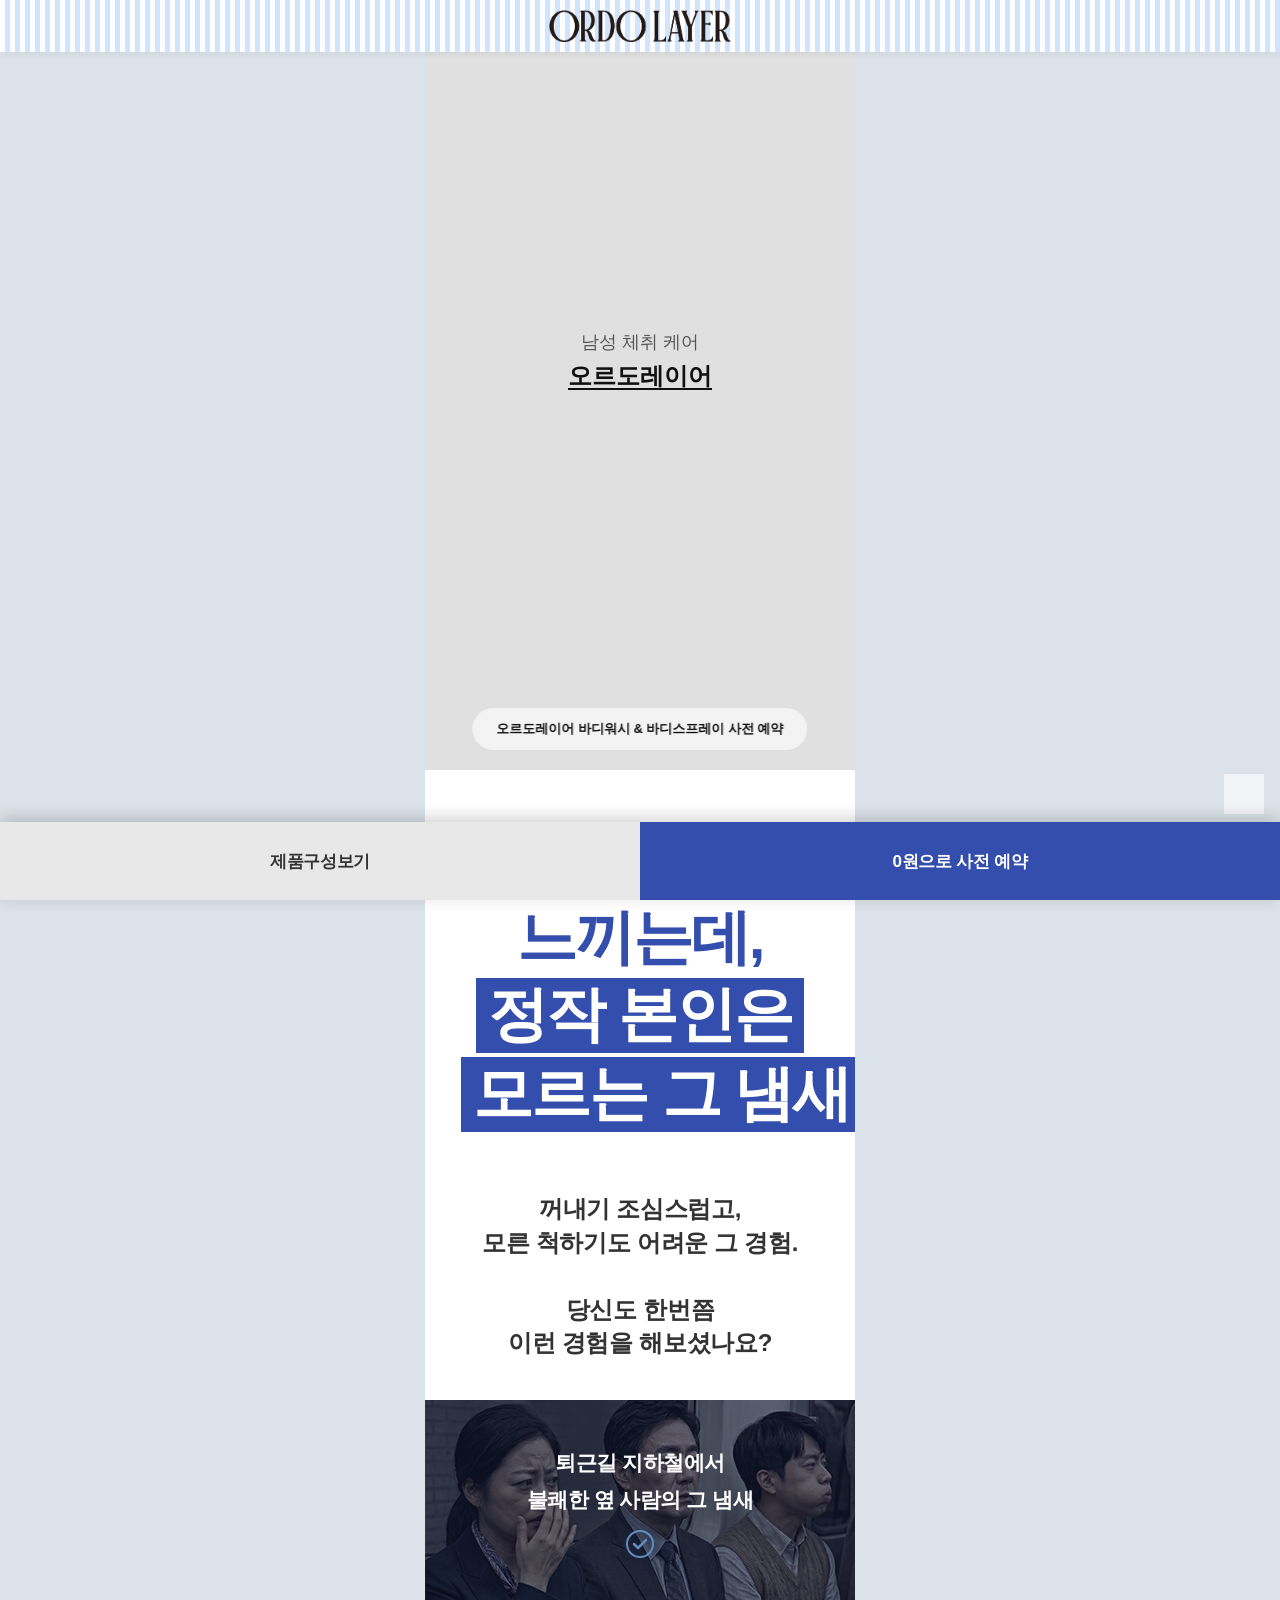
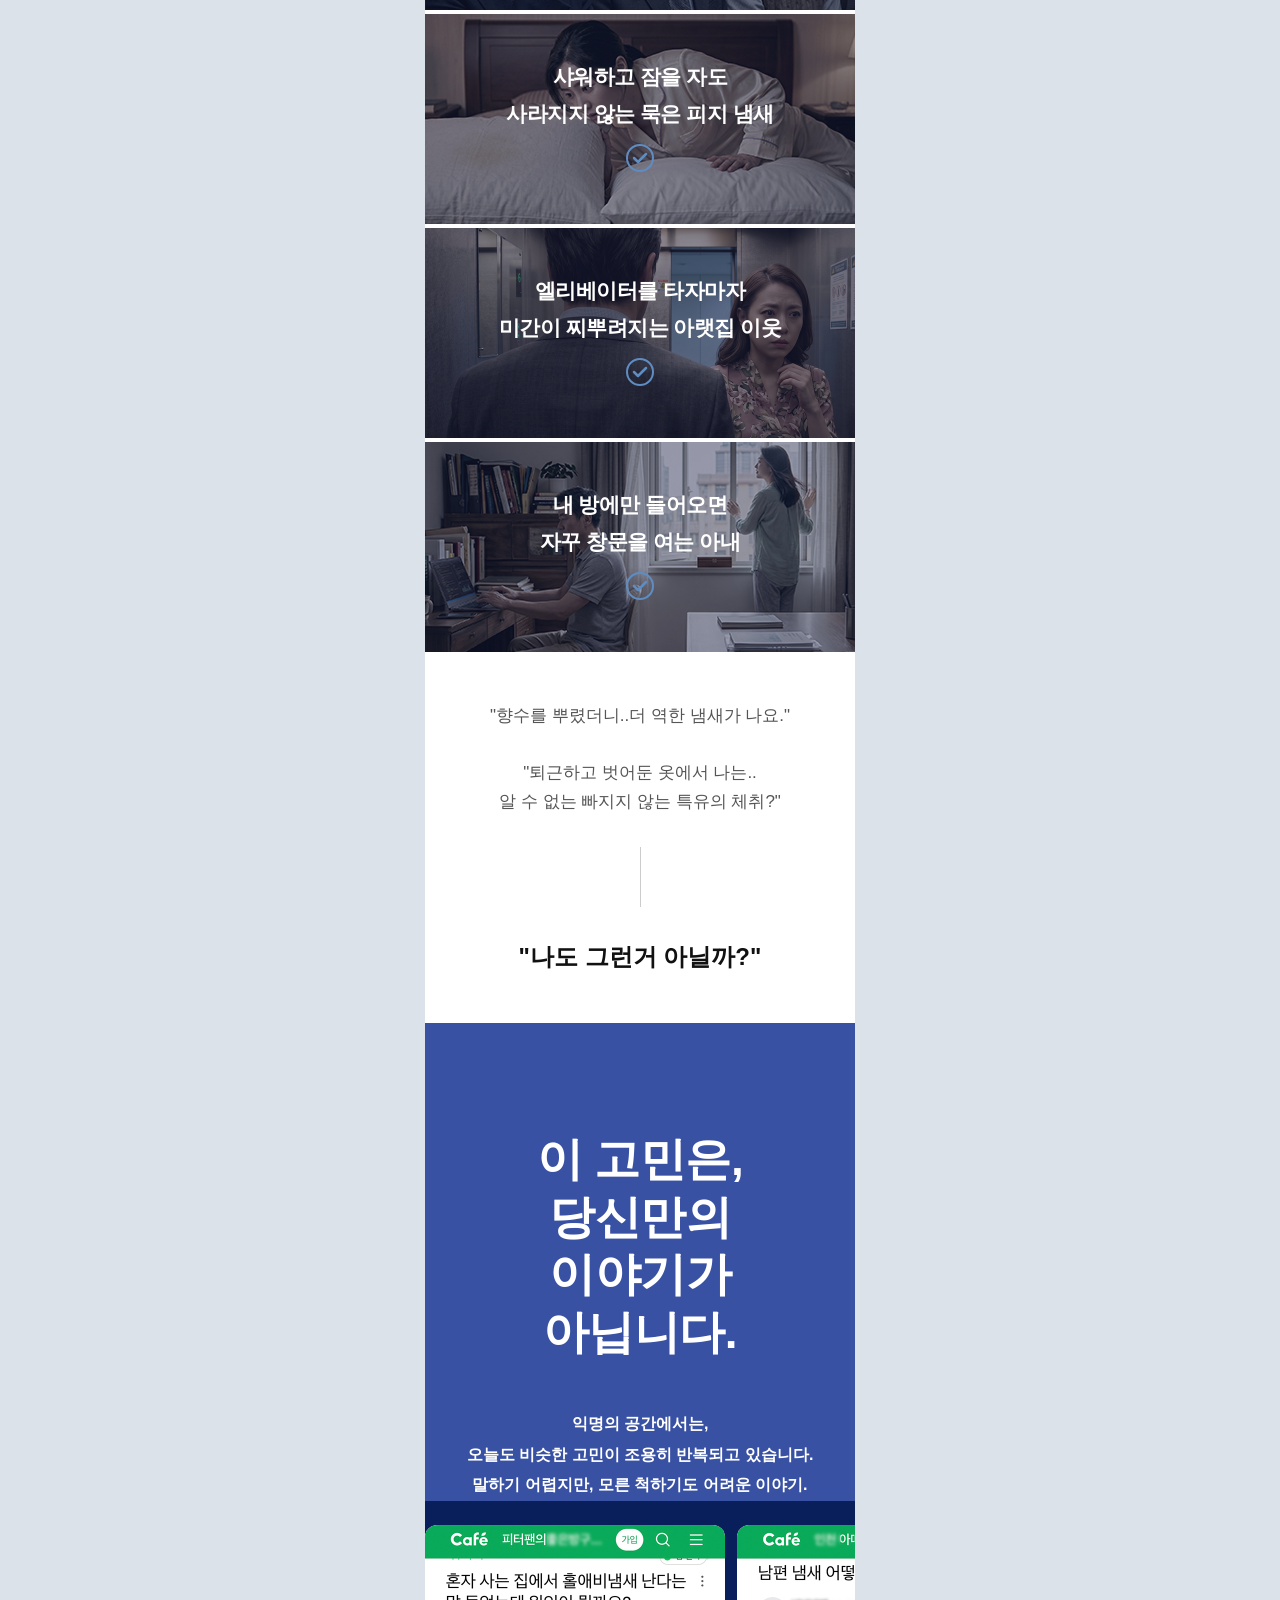
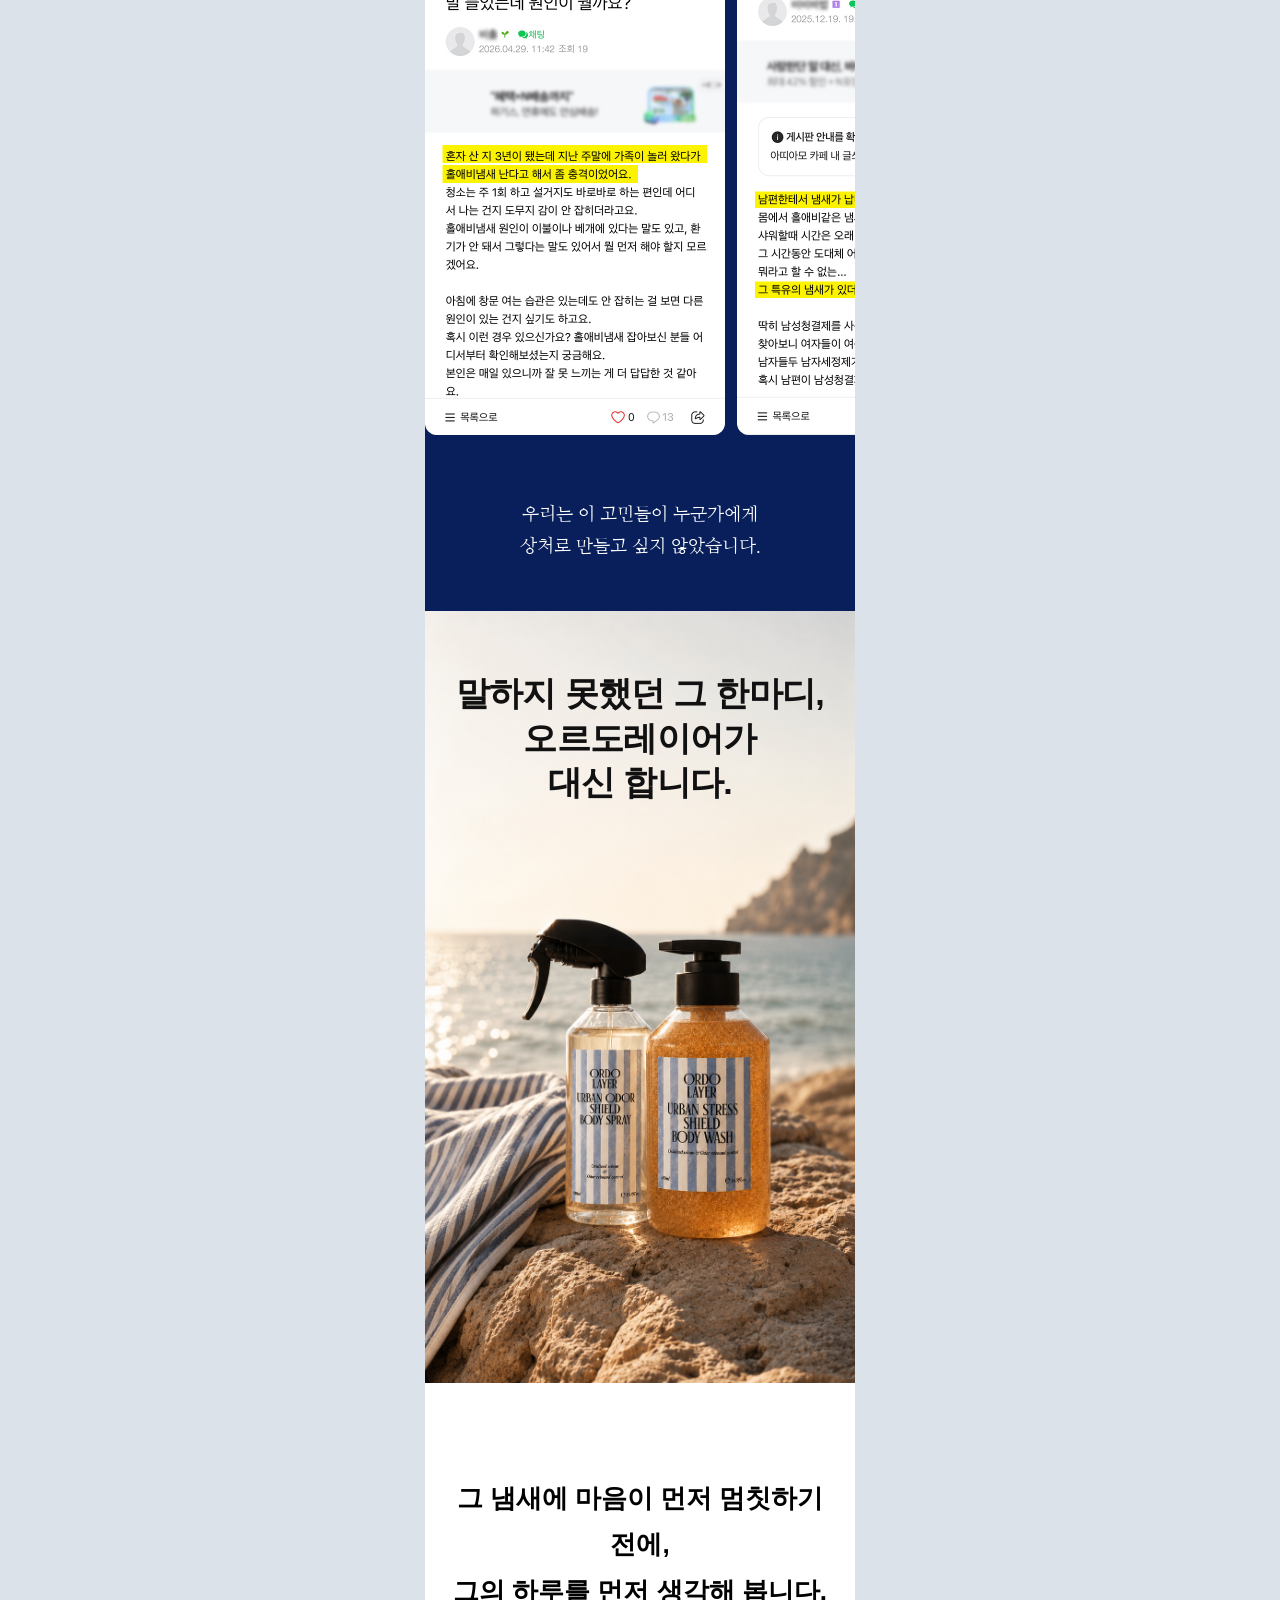
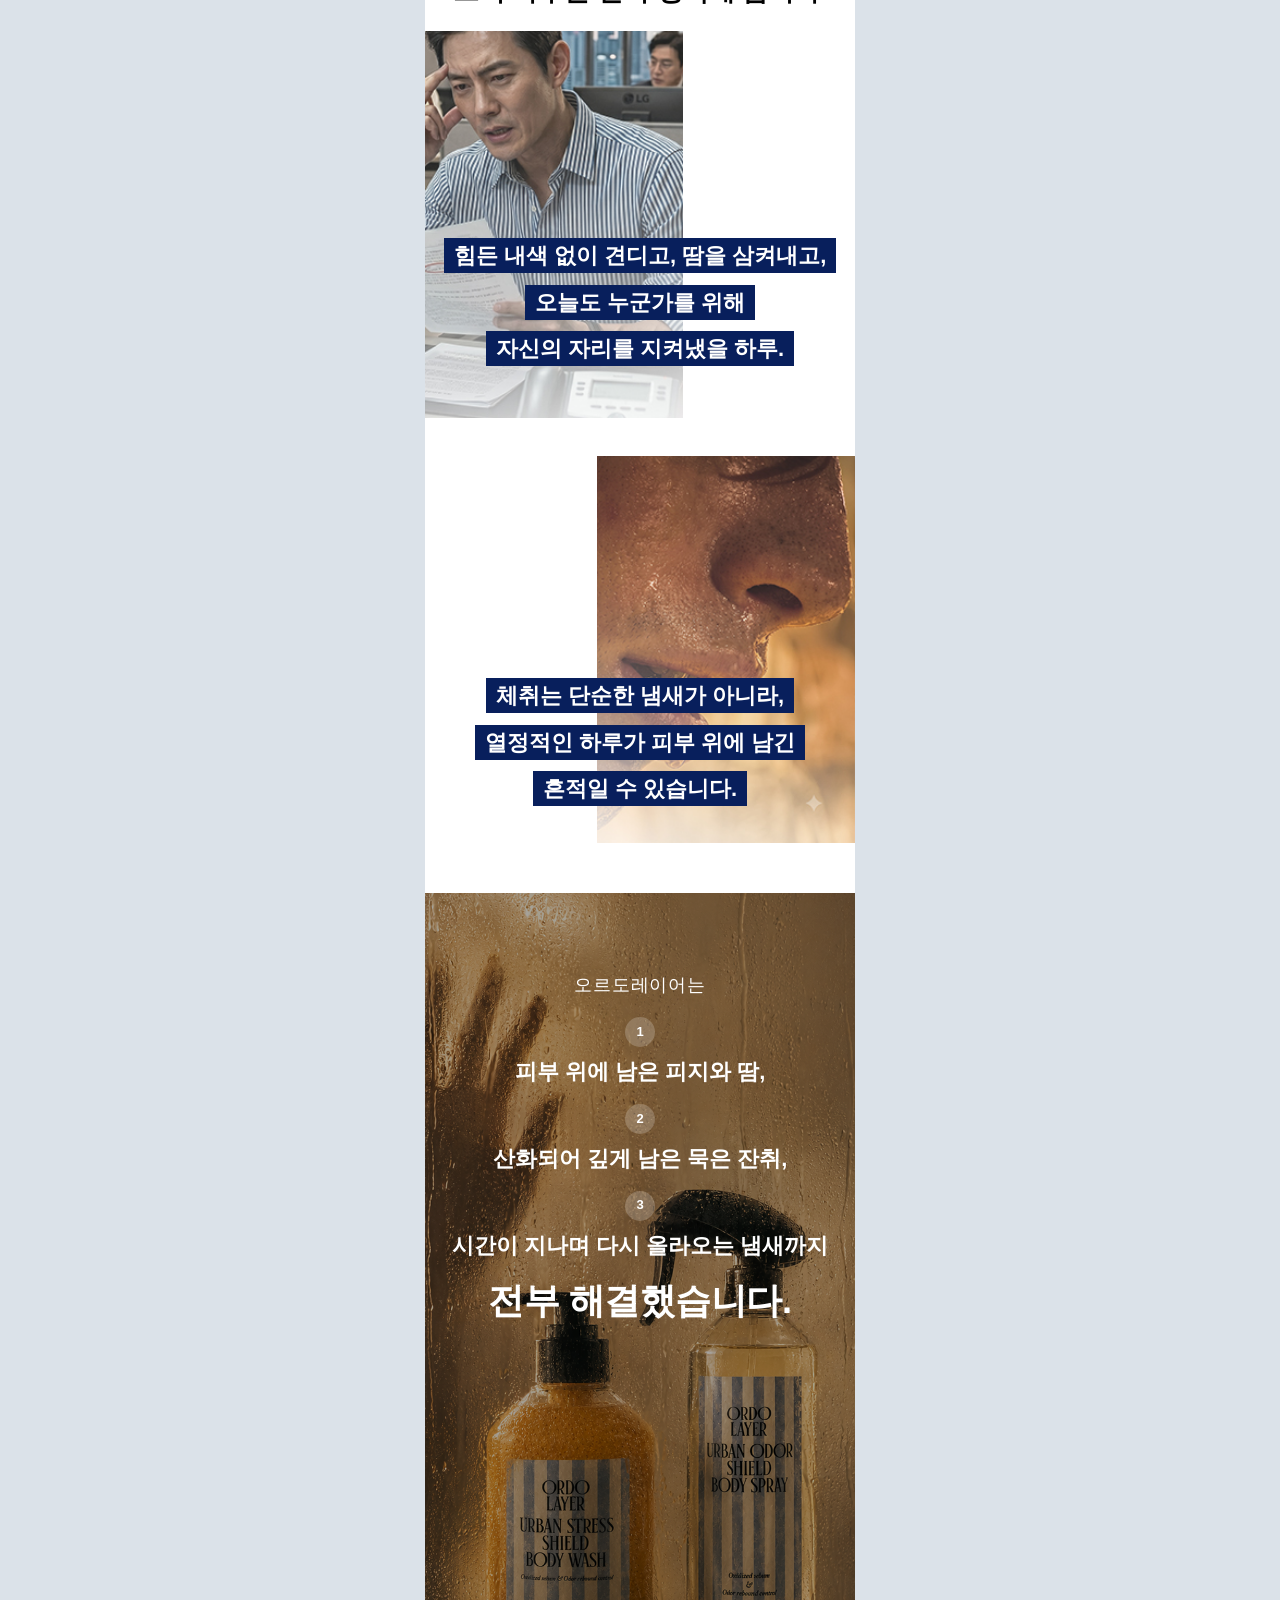
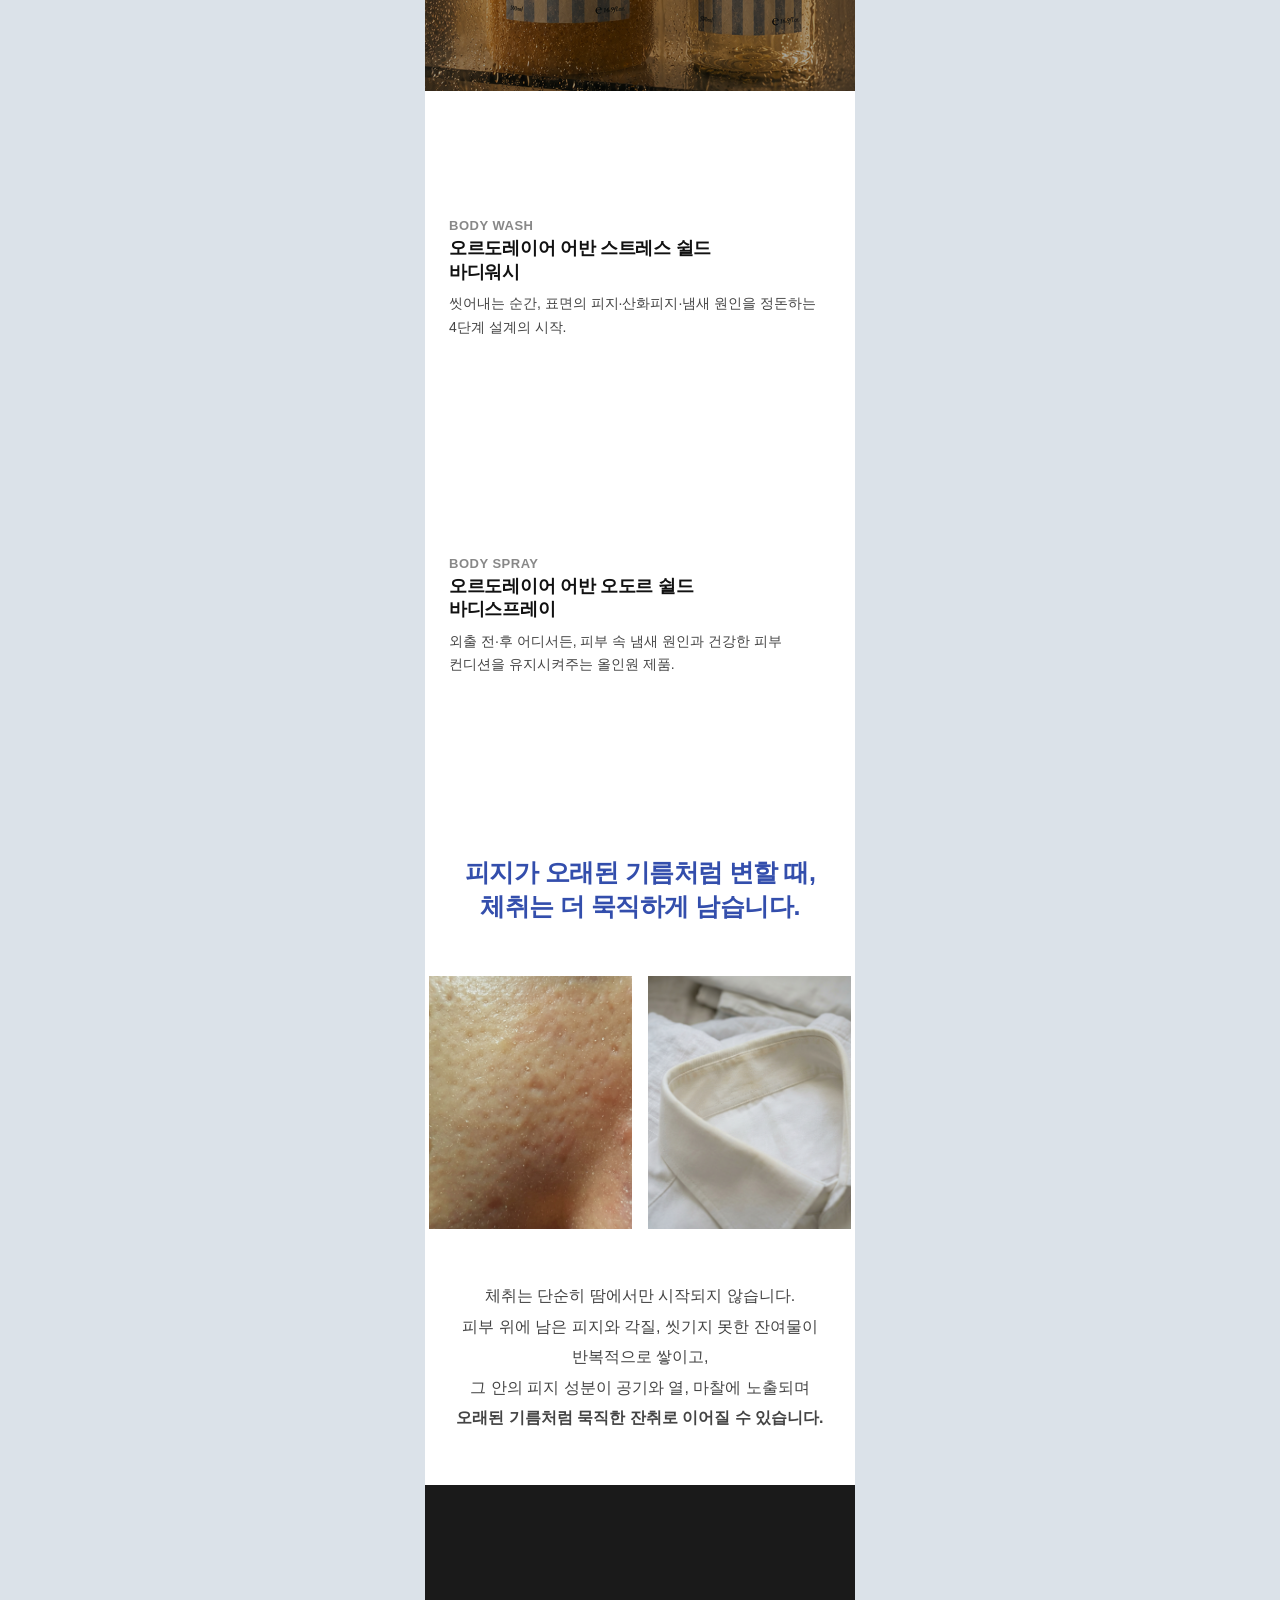
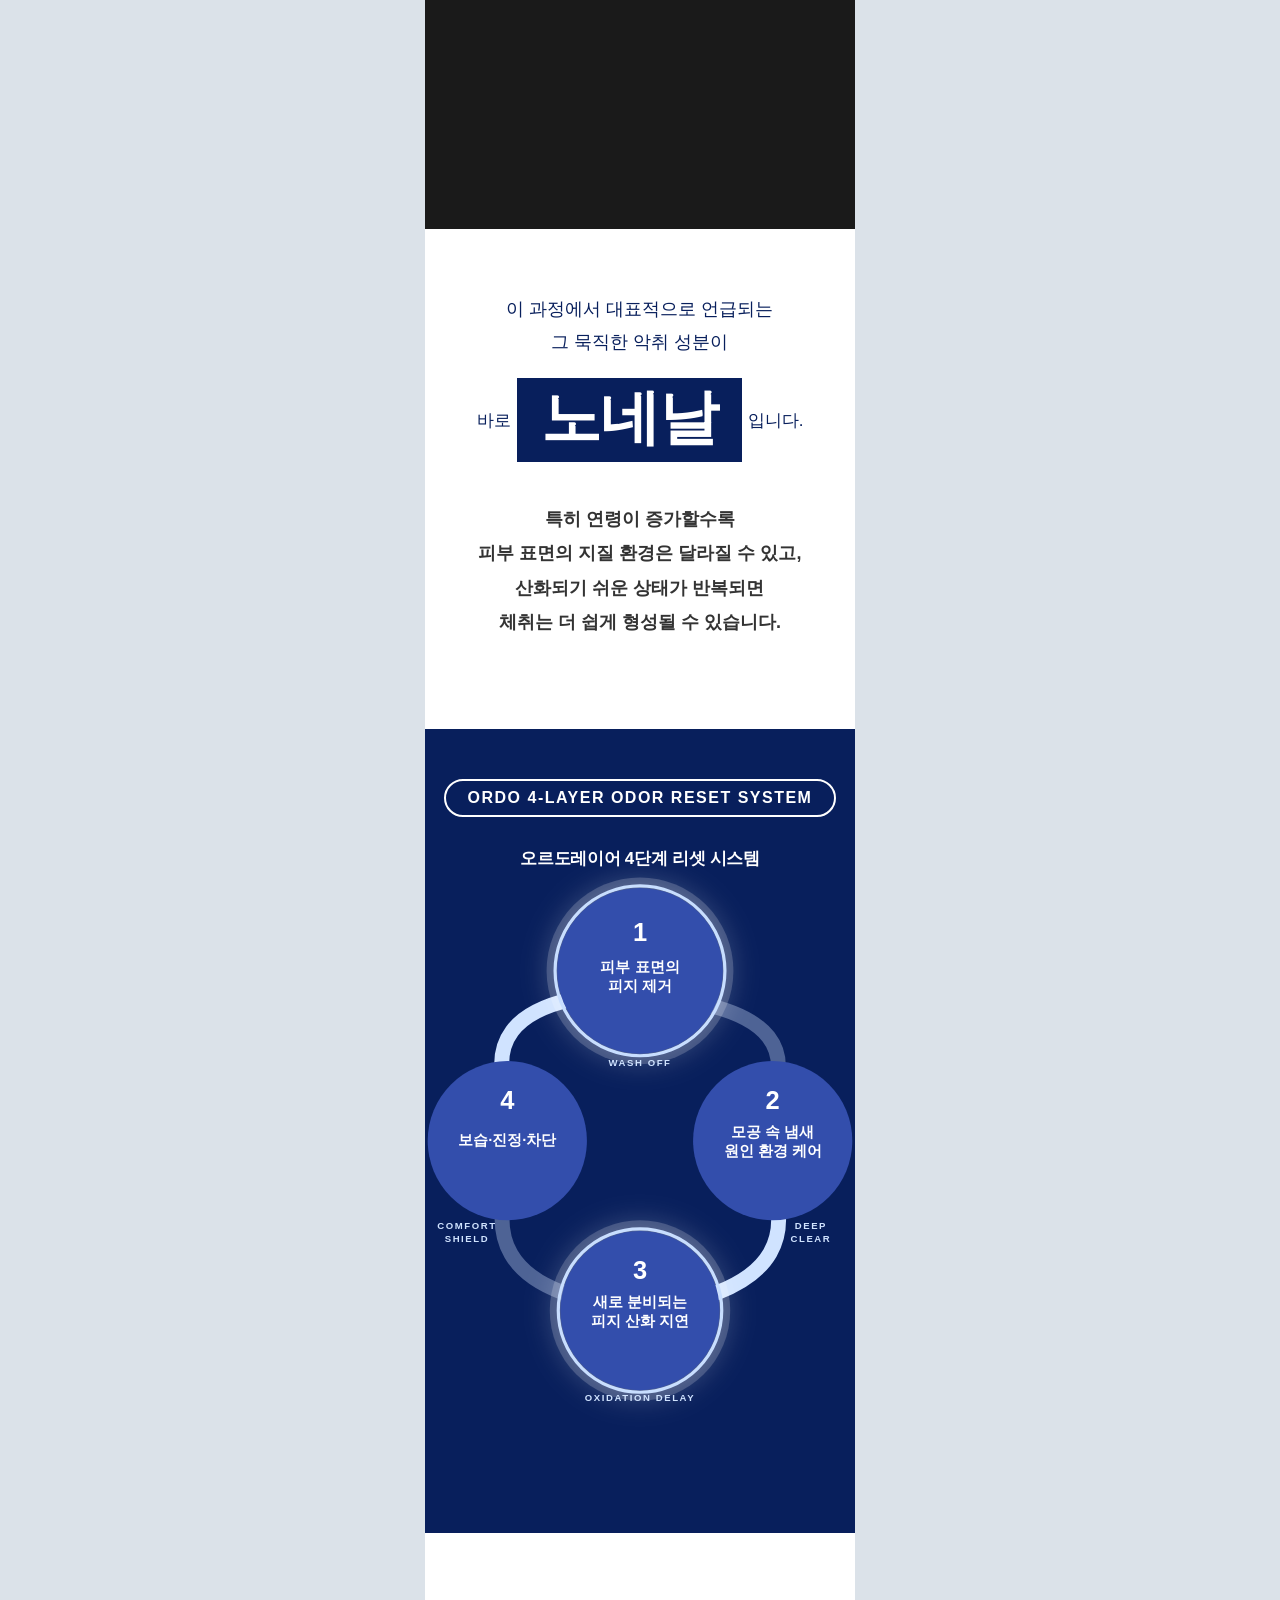
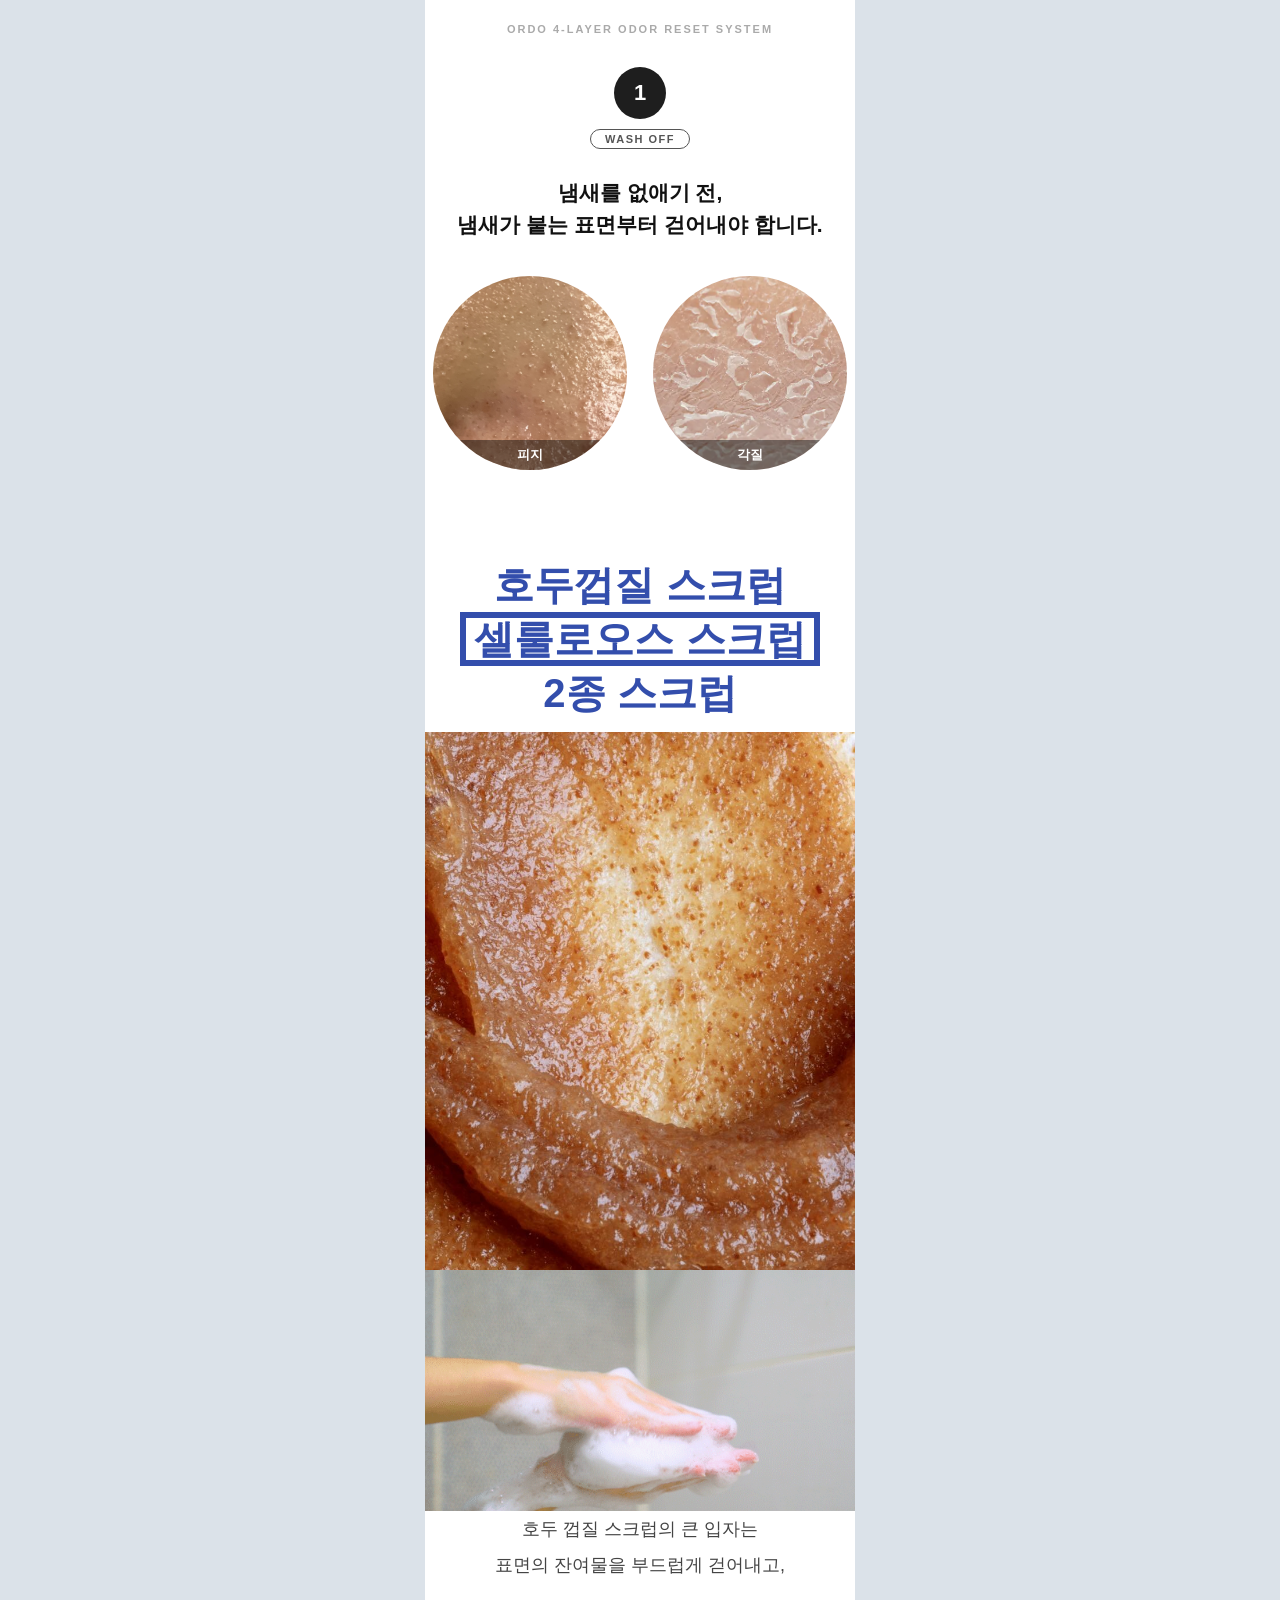
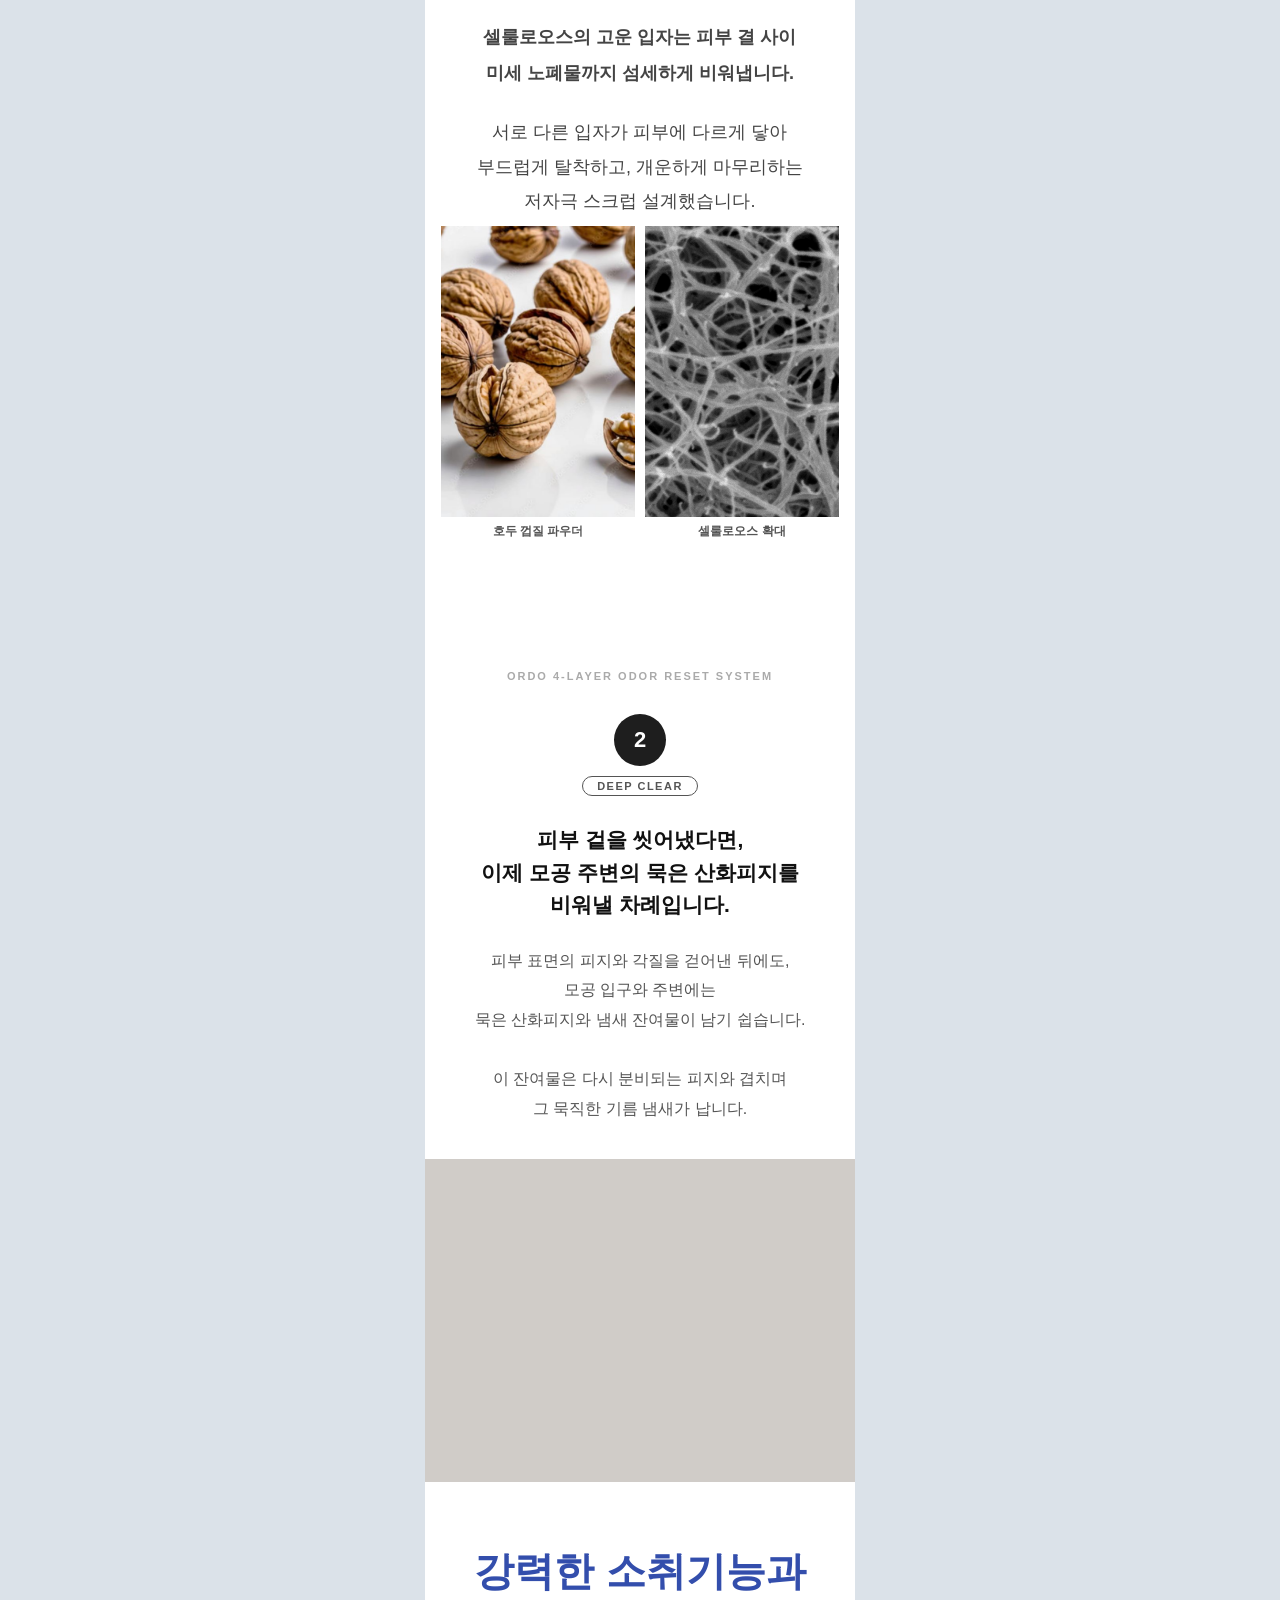
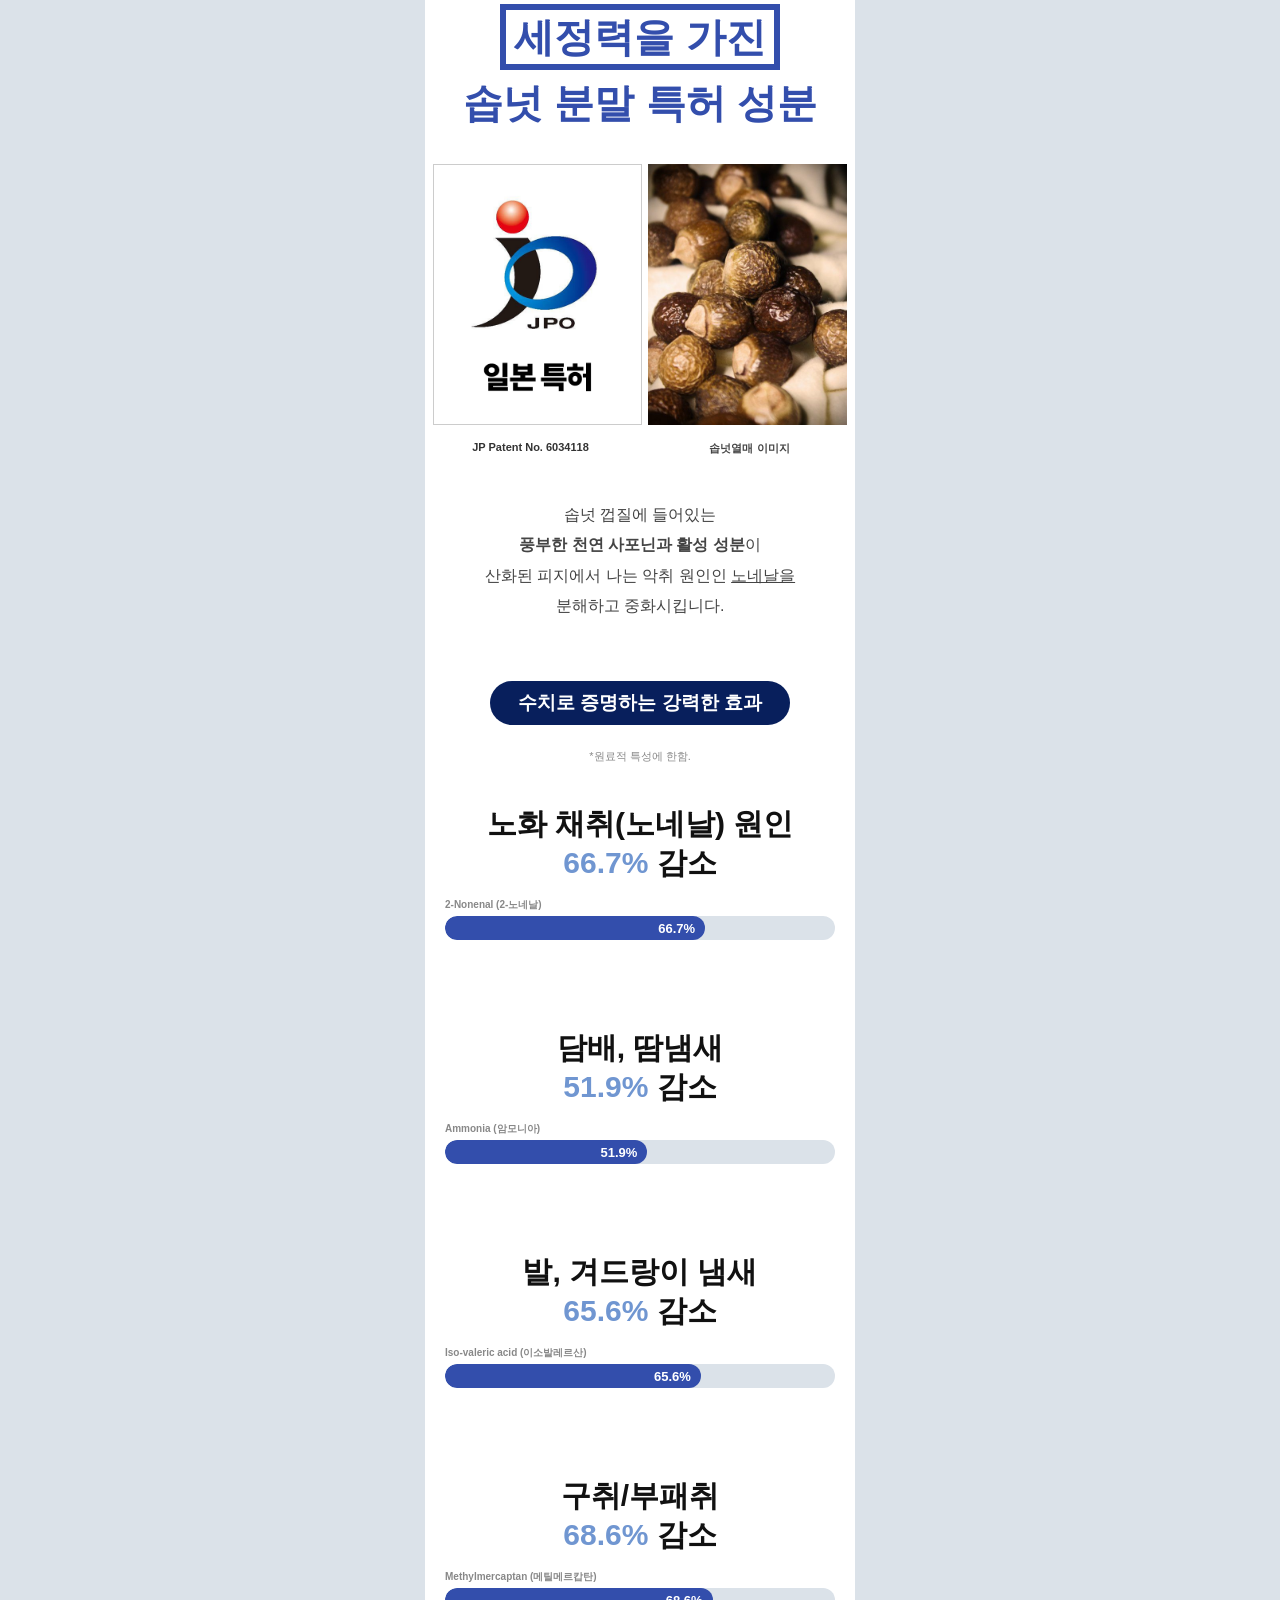
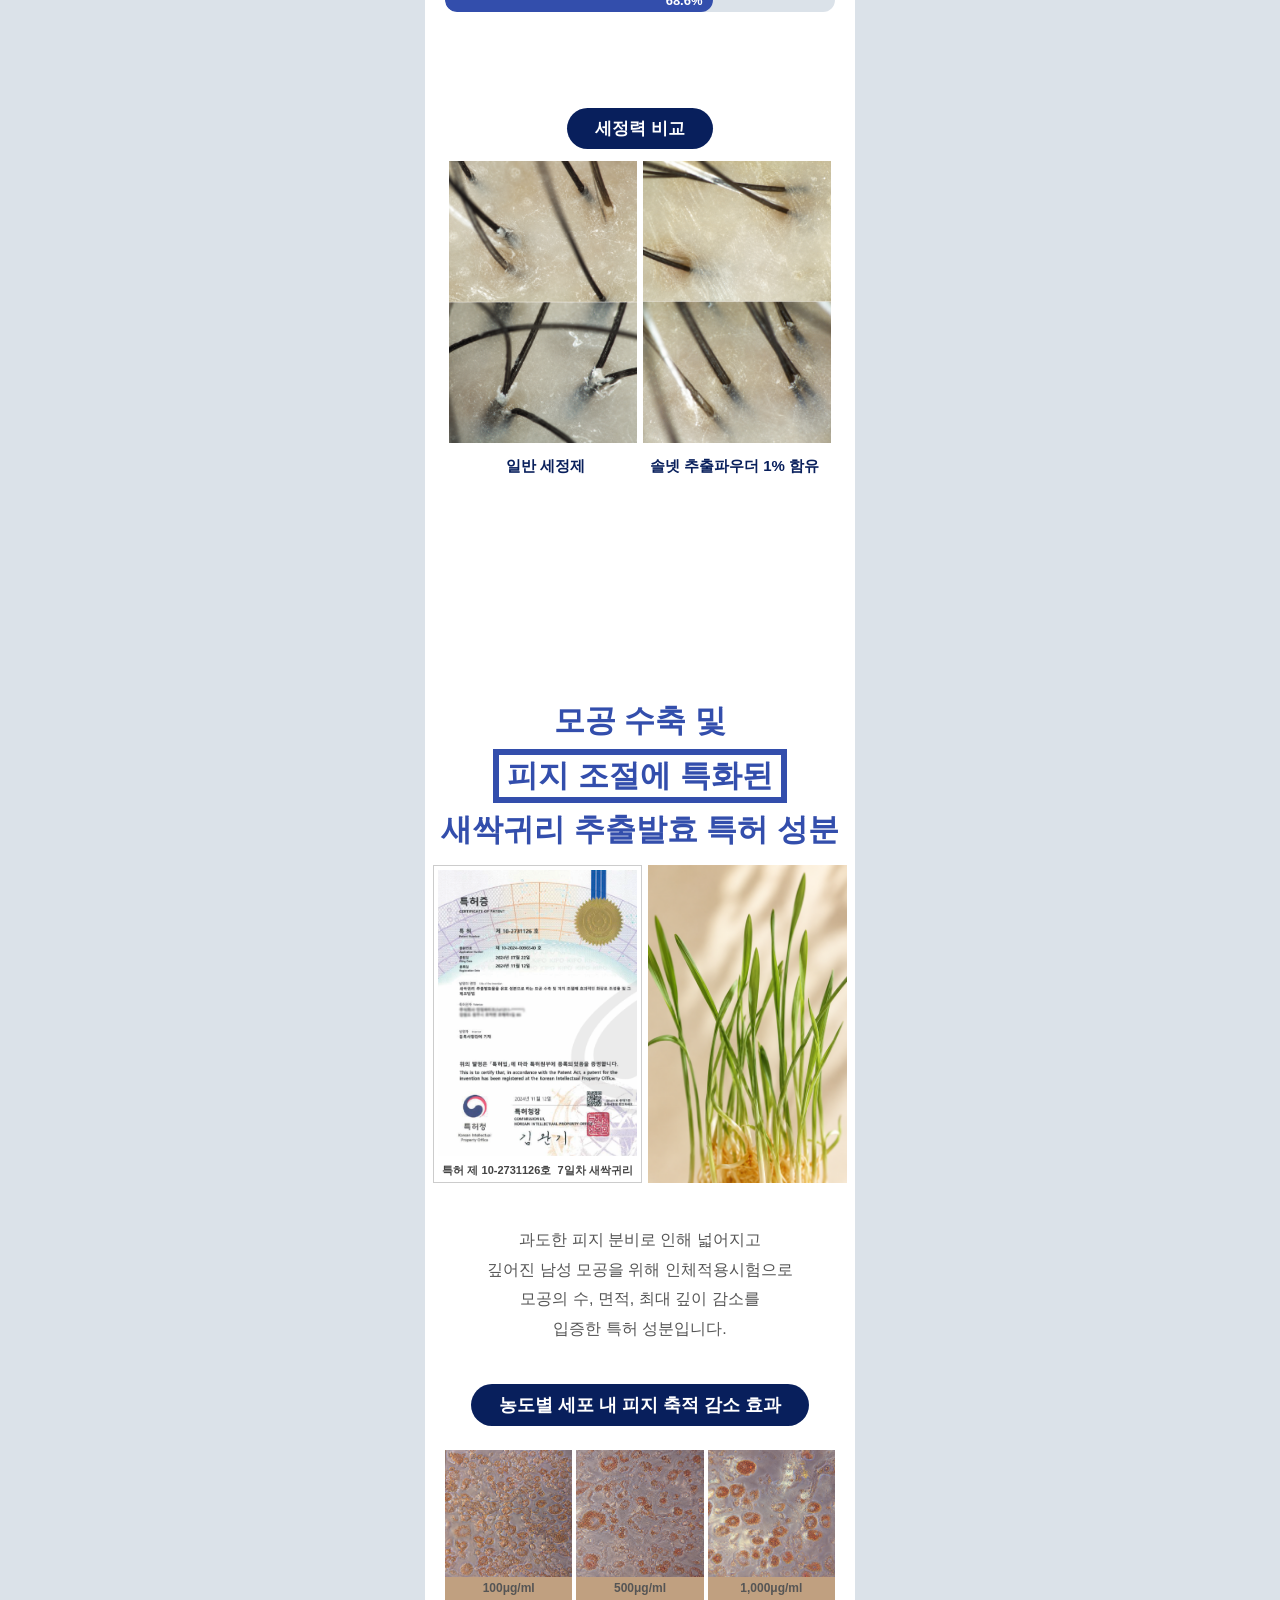
==== commit 81ae0f2d: "Fix: remove duplicate HTML - 2분할 오류 수정" ====
--- a/index.html
+++ b/index.html
@@ -3698,3703 +3698,3 @@
 });
 
 </script>
-<!DOCTYPE html>
-<html lang="ko">
-<head>
-  <meta charset="UTF-8">
-  <meta name="viewport" content="width=device-width, initial-scale=1.0, maximum-scale=1.0, user-scalable=no">
-  <title>ORDO LAYER BODY WASH</title>
-  <style>
-    @import url('https://fonts.googleapis.com/css2?family=Nanum+Myeongjo&display=swap');
-    
-    :root {
-      --base-width: 393px;
-      --max-width: 430px;
-    }
-    * { margin: 0; padding: 0; box-sizing: border-box; word-break: keep-all; }
-    body {
-      font-family: 'Apple SD Gothic Neo', 'Noto Sans KR', sans-serif;
-      background: #dbe2e9;
-      display: flex;
-      justify-content: center;
-      min-height: 100vh;
-      padding-bottom: 78px;
-    }
-    .page-wrapper {
-      width: 100%;
-      max-width: var(--max-width);
-      background: #fff;
-      margin: 0 auto;
-      overflow-x: hidden;
-    }
-
-    /* ===== S1: 문제 제기 ===== */
-    .s1-hero {
-      background: url('images/s1-hero.jpg') center/cover no-repeat;
-      text-align: center;
-      padding: 60px 20px 40px;
-    }
-    .s1-sub {
-      font-size: clamp(26px, 8.5vw, 35px);
-      font-weight: 400;
-      color: #555;
-      line-height: 1.4;
-      margin-bottom: 8px;
-      letter-spacing: -0.5px;
-    }
-    .s1-main {
-      font-size: clamp(44px, 14vw, 60px);
-      font-weight: 800;
-      color: #334eac;
-      line-height: 1.15;
-      letter-spacing: -2px;
-      margin-bottom: 60px;
-      text-align: center;
-      padding: 0 16px;
-    }
-    .s1-main-line1 {
-      display: block;
-      color: #334eac;
-      background: transparent;
-      font-size: clamp(44px, 14vw, 60px);
-      font-weight: 800;
-      line-height: 1.2;
-      letter-spacing: -2px;
-      margin-bottom: 4px;
-    }
-    .s1-main-line2 {
-      display: inline-block;
-      color: #fff;
-      background: #334eac;
-      font-size: clamp(44px, 14vw, 60px);
-      font-weight: 800;
-      line-height: 1.15;
-      letter-spacing: -2px;
-      padding: 2px 12px 4px;
-      margin-bottom: 4px;
-    }
-    .s1-main-line3 {
-      display: inline-block;
-      color: #fff;
-      background: #334eac;
-      font-size: clamp(44px, 14vw, 60px);
-      font-weight: 900;
-      line-height: 1.15;
-      letter-spacing: -2px;
-      padding: 2px 12px 4px;
-      white-space: nowrap;
-    }
-    .s1-desc {
-      font-size: clamp(18px, 5.5vw, 24px);
-      font-weight: 700;
-      color: #333;
-      line-height: 1.4;
-      letter-spacing: -0.3px;
-      word-break: keep-all;
-    }
-
-    /* 공감 카드 */
-    .s1-cards { padding: 0; }
-    .s1-card {
-      position: relative;
-      width: 100%;
-      height: 210px;
-      overflow: hidden;
-      display: flex;
-      flex-direction: column;
-      align-items: center;
-      justify-content: center;
-      text-align: center;
-      background: #1a1a1a;
-      margin-bottom: 4px;
-    }
-    .s1-card::before {
-      content: '';
-      position: absolute;
-      inset: 0;
-      background: rgba(0,0,0,0);
-      z-index: 1;
-    }
-    .s1-card-elevator::before {
-      content: '';
-      position: absolute;
-      inset: 0;
-      background: rgba(20,30,90,0.45);
-      z-index: 1;
-    }
-    .s1-card-content {
-      position: relative;
-      z-index: 2;
-      padding: 0 24px;
-    }
-    .s1-card-line1 {
-      font-size: clamp(17px, 5.2vw, 21px);
-      font-weight: 700;
-      color: #fff;
-      line-height: 1.4;
-      letter-spacing: -0.5px;
-      margin-bottom: 8px;
-    }
-    .s1-card-line2 {
-      font-size: clamp(17px, 5.2vw, 21px);
-      font-weight: 700;
-      color: #fff;
-      line-height: 1.4;
-      letter-spacing: -0.5px;
-      margin-bottom: 16px;
-    }
-    .s1-card-check {
-      width: 28px;
-      height: 28px;
-      margin: 0 auto;
-    }
-
-    /* 인용구 */
-    .s1-quotes {
-      padding: 32px 28px;
-      background: #fff;
-    }
-    .s1-quote {
-      text-align: center;
-      font-size: clamp(15px, 4.3vw, 17px);
-      font-weight: 400;
-      color: #555;
-      line-height: 1.7;
-      padding: 14px 0;
-      border-bottom: none;
-    }
-    .s1-divider {
-      width: 1px;
-      height: 60px;
-      background: #ccc;
-      margin: 16px auto;
-      display: block;
-    }
-    .s1-quote-last {
-      font-size: clamp(18px, 6vw, 24px) !important;
-      font-weight: 800 !important;
-      color: #111 !important;
-      border-bottom: none !important;
-    }
-
-    /* 마무리 */
-    .s1-closing {
-      background: #111;
-      text-align: center;
-      padding: 48px 24px;
-    }
-    .s1-closing-q {
-      font-size: clamp(20px, 6.5vw, 26px);
-      font-weight: 800;
-      color: #fff;
-      line-height: 1.4;
-      letter-spacing: -0.5px;
-      margin-bottom: 12px;
-    }
-    .s1-closing-q span {
-      color: #4A90E2;
-      display: block;
-      font-size: clamp(24px, 7vw, 32px);
-    }
-    .s1-closing-sub {
-      font-size: clamp(12px, 3.5vw, 14px);
-      color: rgba(255,255,255,0.5);
-      line-height: 1.6;
-    }
-
-    /* ===== S2 이후 ===== */
-    .section {
-      padding: 60px 24px;
-      border-bottom: 1px solid #eee;
-    }
-    .section-label {
-      font-size: clamp(11px, 3vw, 12px);
-      font-weight: 600;
-      color: #4A90E2;
-      letter-spacing: 2px;
-      text-transform: uppercase;
-      text-align: center;
-      margin-bottom: 16px;
-    }
-    .section-title {
-      font-size: clamp(20px, 6.5vw, 26px);
-      font-weight: 800;
-      color: #111;
-      line-height: 1.35;
-      text-align: center;
-      letter-spacing: -0.5px;
-      margin-bottom: 16px;
-    }
-    .section-body {
-      font-size: clamp(13px, 3.8vw, 15px);
-      color: #555;
-      line-height: 1.8;
-      text-align: center;
-    }
-    .img-placeholder {
-      width: 100%;
-      height: 220px;
-      background: #e8e8e8;
-      border-radius: 8px;
-      display: flex;
-      align-items: center;
-      justify-content: center;
-      color: #aaa;
-      font-size: clamp(11px, 3.3vw, 13px);
-      margin: 20px 0;
-    }
-
-    /* S9 4-LAYER */
-    .s9-layer {
-      background: #111;
-      color: #fff;
-      padding: 60px 24px;
-    }
-    .s9-layer .section-label { color: #4A90E2; }
-    .s9-layer .section-title { color: #fff; }
-    .s9-layer .section-body { color: rgba(255,255,255,0.7); }
-    .layer-item {
-      background: #1e1e1e;
-      border-radius: 12px;
-      padding: 20px;
-      margin-top: 16px;
-      border-left: 3px solid #4A90E2;
-      text-align: left;
-    }
-    .layer-item h3 {
-      font-size: clamp(13px, 4vw, 16px);
-      font-weight: 700;
-      color: #fff;
-      margin-bottom: 6px;
-    }
-    .layer-item p {
-      font-size: clamp(11px, 3.3vw, 13px);
-      color: rgba(255,255,255,0.6);
-      line-height: 1.6;
-    }
-
-
-    /* ===== S2 ===== */
-    .s2-section {
-      background: #081f5c;
-      text-align: center;
-      padding: 108px 28px 0;
-    }
-    .s2-caption-top {
-      font-size: clamp(14px, 4.5vw, 18px);
-      font-family: 'Nanum Myeongjo', serif;
-      color: #fff;
-      text-align: center;
-      margin-top: 16px;
-      padding: 48px 28px;
-      line-height: 1.8;
-    }
-    .s2-main {
-      font-size: clamp(34px, 11vw, 46px);
-      font-weight: 900;
-      color: #fff;
-      line-height: 1.25;
-      letter-spacing: -0.5px;
-      word-break: keep-all;
-      margin-bottom: 48px;
-    }
-    .s2-sub {
-      font-size: clamp(13px, 4vw, 16px);
-      font-weight: 700;
-      color: #fff;
-      line-height: 1.9;
-    }
-
-    /* ===== S2 슬라이더 ===== */
-    .s2-slider-wrap {
-      overflow: hidden;
-      width: 100%;
-      padding: 24px 0 0;
-      background: #081f5c;
-    }
-    .s2-slider-track {
-      display: flex;
-      gap: 12px;
-      width: max-content;
-    }
-    
-    .s2-slide {
-      width: 300px;
-      height: 510px;
-      background: #e0dbd6;
-      border-radius: 12px;
-      flex-shrink: 0;
-      display: flex;
-      align-items: center;
-      justify-content: center;
-      font-size: clamp(11px, 3.3vw, 13px);
-      color: #999;
-      font-weight: 500;
-      overflow: hidden;
-    }
-    
-  
-    .s2-caption {
-      font-size: clamp(12px, 3.5vw, 14px);
-      font-family: 'Nanum Myeongjo', serif;
-      color: #555;
-      text-align: center;
-      margin: 16px 0 0;
-      padding: 0 20px;
-      line-height: 1.6;
-    }
-
-    /* ===== S3 메인이미지 ===== */
-    .s3-section {
-      background: #fff;
-      padding: 0;
-      margin-top: 0;
-    }
-    .s3-img-wrap {
-      position: relative;
-      width: 100%;
-    }
-    .s3-img-placeholder {
-      width: 100%;
-      aspect-ratio: 3 / 5.38;
-      background: #d0ccc8;
-      display: block;
-      overflow: hidden;
-    }
-    .s3-copy-overlay {
-      position: absolute;
-      top: 60px;
-      left: 0;
-      right: 0;
-      padding: 0 28px;
-      text-align: center;
-    }
-    .s3-copy {
-      font-size: clamp(26px, 8vw, 34px);
-      font-weight: 800;
-      color: #111;
-      line-height: 1.3;
-      letter-spacing: -0.02em;
-    }
-
-    .s3-sub {
-      font-size: clamp(20px, 6.5vw, 26px);
-      font-weight: 700;
-      color: #111;
-      line-height: 1.45;
-      padding: 64px 28px 0;
-      text-align: left;
-    }
-    .s3-sq-wrap {
-      padding: 60px 0 0;
-    }
-    .s3-sq-row {
-      display: block;
-      position: relative;
-      overflow: visible;
-    }
-    .s3-sq-img-wrap {
-      position: relative;
-      overflow: hidden;
-      flex-shrink: 0;
-      width: 60%;
-      aspect-ratio: 2 / 3;
-      transform: translateX(-100vw);
-      opacity: 0;
-      transition: transform 1.25s cubic-bezier(0.25,0.46,0.45,0.94), opacity 1.25s ease;
-    }
-    .s3-sq-img-wrap.in-view {
-      transform: translateX(0);
-      opacity: 1;
-    }
-    .s3-sq-placeholder {
-      width: 100%;
-      height: 100%;
-      background: #c8c4be;
-    }
-    .s3-sq-text {
-      position: absolute;
-      bottom: 16px;
-      left: 16px;
-      right: 16px;
-      text-align: left;
-      word-break: keep-all;
-      padding: 0;
-      margin: 0;
-      opacity: 0;
-      transition: opacity 0.75s ease 0.4s;
-    }
-    .s3-sq-text.in-view {
-      opacity: 1;
-    }
-    .s3-sq-wrap2 {
-      margin-top: 10px;
-      padding: 28px 0 0;
-    }
-    .s3-sq-row2 {
-      display: block;
-      position: relative;
-      overflow: visible;
-    }
-    .s3-sq-img-wrap2 {
-      position: relative;
-      overflow: hidden;
-      flex-shrink: 0;
-      width: 60%;
-      aspect-ratio: 2 / 3;
-      transform: translateX(100vw);
-      opacity: 0;
-      transition: transform 1.25s cubic-bezier(0.25,0.46,0.45,0.94), opacity 1.25s ease;
-      margin-left: auto;
-    }
-    .s3-sq-img-wrap2.in-view2 {
-      transform: translateX(0);
-      opacity: 1;
-    }
-    .s3-sq-placeholder2 {
-      width: 100%;
-      height: 100%;
-      background: #c8c4be;
-    }
-    .s3-sq-text2 {
-      position: absolute;
-      bottom: 16px;
-      left: 16px;
-      right: 16px;
-      text-align: left;
-      word-break: keep-all;
-      padding: 0;
-      margin: 0;
-      opacity: 0;
-      transition: opacity 1.25s ease 0.4s;
-    }
-    .s3-sq-text2.in-view2 {
-      opacity: 1;
-    }
-
-    /* ===== S4 ===== */
-    .s4-section {
-      padding: 0;
-      margin-top: 50px;
-      position: relative;
-      overflow: visible;
-    }
-    .s4-main-title {
-      font-size: clamp(14px, 4.5vw, 18px);
-      font-weight: 400;
-      letter-spacing: 0.04em;
-      color: #fff;
-      text-align: center;
-      padding-top: 40px;
-      margin-bottom: 20px;
-      position: relative;
-      z-index: 1;
-    }
-    /* S4 텍스트 순차 페이드인 */
-    .s4-fade-item {
-      opacity: 0;
-      transform: translateY(-24px);
-      transition: opacity 0.65s ease, transform 0.65s ease;
-    }
-    .s4-fade-item.s4-visible {
-      opacity: 1;
-      transform: translateY(0);
-    }
-    .s4-numbered-list {
-      list-style: none;
-      padding: 0;
-      margin: 0 0 16px;
-      position: relative;
-      z-index: 1;
-    }
-    .s4-numbered-list li {
-      display: flex;
-      flex-direction: column;
-      align-items: center;
-      gap: 10px;
-      margin-bottom: 16px;
-      font-size: clamp(17px, 5.5vw, 22px);
-      font-weight: 700;
-      line-height: 1.4;
-      color: #fff;
-      text-align: center;
-    }
-    .s4-num {
-      width: 30px;
-      height: 30px;
-      border-radius: 50%;
-      background: rgba(255,255,255,0.2);
-      color: #fff;
-      font-size: clamp(11px, 3.3vw, 13px);
-      font-weight: 700;
-      display: flex;
-      align-items: center;
-      justify-content: center;
-    }
-    .s4-closing {
-      font-size: clamp(14px, 4.5vw, 18px);
-      font-weight: 400;
-      color: #fff;
-      text-align: center;
-      margin-bottom: 0;
-      padding: 0 16px 40px;
-      position: relative;
-      z-index: 1;
-    }
-
-    /* ===== S5 ===== */
-    .s5-section {
-      padding: 120px 0 50px;
-      background: #fff;
-      margin-top: 27px;
-    }
-    .s5-main-copy {
-      padding: 0 20px;
-      font-size: clamp(19px, 6.2vw, 25px);
-      font-weight: 800;
-      color: #334eac;
-      line-height: 1.35;
-      letter-spacing: -0.5px;
-      text-align: center;
-      margin-bottom: 52px;
-      word-break: keep-all;
-    }
-    .s5-img-row {
-      display: flex;
-      gap: 16px;
-      margin-bottom: 52px;
-      padding: 0 4px;
-    }
-    .s5-img-item {
-      flex: 1;
-      aspect-ratio: 4 / 5;
-      overflow: hidden;
-      display: flex;
-      align-items: flex-end;
-      justify-content: center;
-      font-size: clamp(10px, 2.8vw, 11px);
-      color: #888;
-      text-align: center;
-    }
-    .s5-sub-copy {
-      padding: 0 20px;
-      font-size: clamp(14px, 4vw, 16px);
-      font-weight: 400;
-      color: #444;
-      line-height: 1.9;
-      text-align: center;
-      margin-bottom: 52px;
-      word-break: keep-all;
-    }
-    .s5-video-wrap {
-      width: 100%;
-      aspect-ratio: 5 / 4;
-      background: #1a1a1a;
-      display: flex;
-      align-items: center;
-      justify-content: center;
-      font-size: clamp(11px, 3.3vw, 13px);
-      color: #666;
-      margin-top: 47px;
-      margin-bottom: 64px;
-    }
-    .s5-desc-wrap {
-      text-align: center;
-      padding: 0 20px;
-    }
-    .s5-desc-pre {
-      font-size: clamp(14px, 4.5vw, 18px);
-      font-weight: 400;
-      color: #081f5c;
-      line-height: 1.8;
-      margin-bottom: 20px;
-    }
-    .s5-keyword-line {
-      display: flex;
-      align-items: center;
-      justify-content: center;
-      gap: 6px;
-      margin-bottom: 40px;
-      flex-wrap: wrap;
-    }
-    .s5-keyword-pre {
-      font-size: clamp(14px, 4.3vw, 17px);
-      font-weight: 400;
-      color: #081f5c;
-    }
-    .s5-keyword {
-      font-size: clamp(44px, 14vw, 60px);
-      font-weight: 900;
-      color: #fff;
-      letter-spacing: -1px;
-      line-height: 1;
-      background: #081f5c;
-      border: none;
-      padding: 10px 24px 14px;
-      display: inline-block;
-      animation: nonenal-pulse 0.9s ease-in-out infinite;
-    }
-    @keyframes nonenal-pulse {
-      0%, 100% { opacity: 1; transform: scale(1); }
-      50% { opacity: 0.35; transform: scale(0.96); }
-    }
-    .s5-keyword-post {
-      font-size: clamp(14px, 4.3vw, 17px);
-      font-weight: 400;
-      color: #081f5c;
-    }
-    .s5-desc-post {
-      font-size: clamp(14px, 4.5vw, 18px);
-      font-weight: 700;
-      color: #333;
-      line-height: 1.9;
-      text-align: center;
-      word-break: keep-all;
-    }
-
-    /* ===== S6 섹션 ===== */
-    .s6-section {
-      padding: 50px 0 50px;
-      background: #081f5c;
-      margin-top: 40px;
-    }
-    .s6-main-copy {
-      font-size: clamp(22px, 6.8vw, 27px);
-      font-weight: 800;
-      color: #fff;
-      line-height: 1.55;
-      letter-spacing: -0.5px;
-      text-align: center;
-      margin-bottom: 52px;
-      padding: 0 24px;
-      word-break: keep-all;
-    }
-    .s6-video-wrap {
-      aspect-ratio: 5 / 4;
-      background: #0d2459;
-      display: flex;
-      align-items: center;
-      justify-content: center;
-      font-size: clamp(11px, 3.3vw, 13px);
-      color: #fff;
-      margin: 0 12px 52px;
-    }
-    .s6-sub-copy {
-      font-size: clamp(14px, 4.3vw, 17px);
-      font-weight: 400;
-      color: #444;
-      line-height: 1.9;
-      text-align: center;
-      margin-bottom: 56px;
-      padding: 0 24px;
-      word-break: keep-all;
-    }
-    .s6-sub-copy strong {
-      font-weight: 800;
-      color: #111;
-    }
-    .s6-system-title {
-      display: inline-block;
-      border: 2px solid #fff;
-      border-radius: 999px;
-      padding: 8px 22px;
-      font-size: clamp(15px, 4vw, 16px);
-      font-weight: 800;
-      color: #fff;
-      text-align: center;
-      letter-spacing: 1.5px;
-      margin-bottom: 24px;
-    }
-    .s6-diagram-wrap {
-      width: 100%;
-      padding: 0 8px;
-      box-sizing: border-box;
-      margin-bottom: 72px;
-    }
-    .s6-svg {
-      width: 100%;
-      height: auto;
-      display: block;
-      overflow: visible;
-    }
-    .s6-circle {
-      fill: #334eac;
-    }
-    .s6-num {
-      fill: #fff;
-      font-size: clamp(20px, 6vw, 24px);
-      font-weight: 900;
-      font-family: inherit;
-      text-anchor: middle;
-      dominant-baseline: middle;
-    }
-    .s6-txt {
-      fill: #fff;
-      font-size: clamp(12px, 3.5vw, 14px);
-      font-weight: 600;
-      font-family: inherit;
-      text-anchor: middle;
-      dominant-baseline: middle;
-    }
-    .s6-lbl {
-      fill: #d0e3ff;
-      font-size: clamp(8px, 2.3vw, 9px);
-      font-weight: 700;
-      font-family: inherit;
-      text-anchor: middle;
-      letter-spacing: 1.5px;
-    }
-    .s6-arrow {
-      stroke: #d0e3ff;
-      stroke-width: 14;
-      stroke-linecap: round;
-      fill: none;
-    }
-
-    /* ===== S7 섹션 ===== */
-    .s7-section {
-      padding: 50px 0 0;
-      background: #fff;
-      margin-top: 40px;
-    }
-    .s7-sys-label {
-      font-size: clamp(10px, 2.8vw, 11px);
-      font-weight: 700;
-      color: #aaa;
-      letter-spacing: 2px;
-      text-align: center;
-      margin-bottom: 32px;
-      padding: 0 20px;
-    }
-    .s7-step-wrap {
-      display: flex;
-      flex-direction: column;
-      align-items: center;
-      margin-bottom: 28px;
-    }
-    .s7-step-num {
-      width: 52px;
-      height: 52px;
-      border-radius: 50%;
-      background: #1e1e1e;
-      color: #fff;
-      font-size: clamp(17px, 5.5vw, 22px);
-      font-weight: 900;
-      display: flex;
-      align-items: center;
-      justify-content: center;
-      margin-bottom: 10px;
-    }
-    .s7-step-tag {
-      display: inline-block;
-      border: 1.5px solid #555;
-      border-radius: 20px;
-      padding: 3px 14px;
-      font-size: clamp(10px, 2.8vw, 11px);
-      font-weight: 700;
-      color: #555;
-      letter-spacing: 1.5px;
-    }
-    .s7-main-copy {
-      font-size: clamp(17px, 5.2vw, 21px);
-      font-weight: 800;
-      color: #111;
-      line-height: 1.5;
-      text-align: center;
-      margin-bottom: 36px;
-      padding: 0 20px;
-      word-break: keep-all;
-    }
-    .s7-circles {
-      display: flex;
-      gap: 10px;
-      justify-content: center;
-      margin-bottom: 88px;
-      padding: 0;
-    }
-    .s7-circle {
-      flex: 1;
-      aspect-ratio: 1 / 1;
-      border-radius: 50%;
-      background: #1e1e1e;
-      display: flex;
-      align-items: flex-end;
-      justify-content: center;
-      font-size: clamp(11px, 3.3vw, 13px);
-      font-weight: 700;
-      color: #fff;
-      overflow: hidden;
-      background-size: cover;
-      background-position: center;
-      position: relative;
-      margin: 0 8px;
-    }
-    .s7-scrub-anim-wrap {
-      text-align: center;
-      font-size: clamp(30px, 9.5vw, 40px);
-      font-weight: 900;
-      color: #334eac;
-      line-height: 1.0;
-      margin-bottom: 12px;
-    }
-    .s7-scrub-word {
-      display: inline-block;
-      padding: 1px 8px;
-      border: 6px solid transparent;
-      color: #334eac;
-      transition: border-color 0.2s;
-    }
-    .s7-scrub-word.active {
-      border-color: #334eac;
-    }
-    @keyframes borderMove {
-      0% { border-color: #334eac; box-shadow: 0 0 0 0 rgba(51,78,172,0.4); }
-      50% { border-color: #081f5c; box-shadow: 0 0 0 4px rgba(51,78,172,0); }
-      100% { border-color: #334eac; box-shadow: 0 0 0 0 rgba(51,78,172,0.4); }
-    }
-    @keyframes blinkText {
-      0%, 100% { opacity: 1; }
-      50% { opacity: 0.2; }
-    }
-    .s7-scrub-wrap {
-      text-align: center;
-      margin-top: 21px;
-      margin-bottom: 12px;
-      padding: 0 20px;
-    }
-    .s7-scrub-sub {
-      font-size: clamp(30px, 9.5vw, 40px);
-      font-weight: 900;
-      color: #334eac;
-      margin-bottom: 10px;
-      line-height: 1.3;
-    }
-    .s7-scrub-title {
-      font-size: clamp(30px, 9.5vw, 40px);
-      font-weight: 900;
-      color: #334eac;
-      line-height: 1.5;
-      word-break: keep-all;
-    }
-    .s7-scrub-body {
-      font-size: clamp(13px, 4vw, 16px);
-      font-weight: 400;
-      color: #555;
-      line-height: 1.85;
-      text-align: center;
-      margin-bottom: 40px;
-      padding: 0 20px;
-      word-break: keep-all;
-    }
-    .s7-video-wrap {
-      width: 100%;
-      aspect-ratio: 4 / 5;
-      background: #1a1a1a;
-      display: flex;
-      align-items: center;
-      justify-content: center;
-      font-size: clamp(11px, 3.3vw, 13px);
-      color: #666;
-    }
-    .s7-wide-img {
-      width: 100%;
-      aspect-ratio: 5 / 3;
-      background: #d0ccc8;
-      display: flex;
-      align-items: center;
-      justify-content: center;
-      font-size: clamp(11px, 3.3vw, 13px);
-      color: #888;
-      margin-bottom: 44px;
-    }
-    .s7-desc-wrap {
-      padding: 0 20px;
-      margin-bottom: 8px;
-    }
-    .s7-desc-p {
-      font-size: clamp(15px, 4.5vw, 18px);
-      font-weight: 400;
-      color: #444;
-      line-height: 1.9;
-      text-align: center;
-      word-break: keep-all;
-    }
-    .s7-desc-p + .s7-desc-p {
-      margin-top: 24px;
-    }
-    .s7-img-row {
-      display: flex;
-      gap: 10px;
-      padding: 0 16px;
-    }
-    .s7-img-item {
-      flex: 1;
-      aspect-ratio: 4 / 6;
-      background: #d0ccc8;
-      display: flex;
-      align-items: flex-end;
-      justify-content: center;
-      padding-bottom: 12px;
-      font-size: clamp(10px, 2.8vw, 11px);
-      color: #888;
-    }
-
-    /* ===== S8 섹션 ===== */
-    .s8-section {
-      padding: 130px 0 80px;
-      background: #fff;
-      margin-top: 0;
-    }
-    .s8-sys-label {
-      font-size: clamp(10px, 2.8vw, 11px);
-      font-weight: 700;
-      color: #aaa;
-      letter-spacing: 2px;
-      text-align: center;
-      margin-bottom: 32px;
-      padding: 0 20px;
-    }
-    .s8-step-wrap {
-      display: flex;
-      flex-direction: column;
-      align-items: center;
-      margin-bottom: 28px;
-    }
-    .s8-step-num {
-      width: 52px;
-      height: 52px;
-      border-radius: 50%;
-      background: #1e1e1e;
-      color: #fff;
-      font-size: clamp(17px, 5.5vw, 22px);
-      font-weight: 900;
-      display: flex;
-      align-items: center;
-      justify-content: center;
-      margin-bottom: 10px;
-    }
-    .s8-step-tag {
-      display: inline-block;
-      border: 1.5px solid #555;
-      border-radius: 20px;
-      padding: 3px 14px;
-      font-size: clamp(10px, 2.8vw, 11px);
-      font-weight: 700;
-      color: #555;
-      letter-spacing: 1.5px;
-    }
-    .s8-main-copy {
-      font-size: clamp(17px, 5.2vw, 21px);
-      font-weight: 800;
-      color: #111;
-      line-height: 1.55;
-      text-align: center;
-      margin-bottom: 24px;
-      padding: 0 20px;
-      word-break: keep-all;
-    }
-    .s8-main-copy u {
-      text-underline-offset: 3px;
-    }
-    .s8-sub-copy {
-      font-size: clamp(14px, 4vw, 16px);
-      font-weight: 400;
-      color: #555;
-      line-height: 1.85;
-      text-align: center;
-      margin-bottom: 36px;
-      padding: 0 20px;
-      word-break: keep-all;
-    }
-    .s8-sub-copy u {
-      text-underline-offset: 3px;
-    }
-    .s8-hero-img {
-      width: 100%;
-      aspect-ratio: 4 / 3;
-      background: #d0ccc8;
-      display: flex;
-      align-items: center;
-      justify-content: center;
-      font-size: clamp(11px, 3.3vw, 13px);
-      color: #888;
-      margin-bottom: 20px;
-    }
-    /* 솝넛 파트 */
-    .s8-ingredient-wrap {
-      text-align: center;
-      padding: 0 20px;
-      margin-top: 56px;
-      margin-bottom: 28px;
-    }
-    .s8-ingredient-top {
-      font-size: clamp(12px, 3.5vw, 14px);
-      font-weight: 500;
-      color: #666;
-      margin-bottom: 8px;
-    }
-    .s8-ingredient-sub {
-      font-size: clamp(26px, 8vw, 34px);
-      font-weight: 900;
-      color: #334eac;
-      margin-bottom: 0;
-      line-height: 1.3;
-      word-break: keep-all;
-    }
-    .s8-ingredient-title {
-      font-size: clamp(26px, 8vw, 34px);
-      font-weight: 900;
-      color: #334eac;
-      line-height: 1.3;
-      word-break: keep-all;
-    }
-    .s8-img-row {
-      display: flex;
-      gap: 6px;
-      margin-bottom: 14px;
-      padding: 0 8px;
-    }
-    .s8-img-item {
-      flex: 1;
-      aspect-ratio: 4 / 5;
-      background: #2a2a2a;
-      display: flex;
-      align-items: flex-end;
-      justify-content: center;
-      padding-bottom: 12px;
-      font-size: clamp(10px, 2.8vw, 11px);
-      color: #888;
-    }
-    .s8-ingredient-desc {
-      font-size: clamp(14px, 4vw, 16px);
-      font-weight: 400;
-      color: #444;
-      line-height: 1.9;
-      text-align: center;
-      padding: 0 20px;
-      margin-top: 42px;
-      margin-bottom: 60px;
-      word-break: keep-all;
-    }
-    /* 수치 파트 */
-    .s8-tag-row {
-      display: flex;
-      gap: 8px;
-      flex-wrap: wrap;
-      margin-bottom: 0;
-    }
-    .s8-tag-row .s8-stats-tag {
-      margin-bottom: 0;
-    }
-    .s8-stats-wrap {
-      padding: 0 20px;
-    }
-    .s8-stats-tag {
-      display: block;
-      background: #081f5c;
-      border: none;
-      border-radius: 30px;
-      padding: 9px 28px;
-      font-size: clamp(15px, 4.8vw, 19px);
-      font-weight: 600;
-      color: #fff;
-      margin: 0 auto 16px;
-      width: fit-content;
-    }
-    .s8-stats-note {
-      font-size: clamp(10px, 2.8vw, 11px);
-      color: #888;
-      text-align: center;
-      margin-bottom: 40px;
-    }
-    .s8-stat-item {
-      margin-bottom: 88px;
-    }
-    .s8-stat-headline {
-      font-size: clamp(22px, 7.5vw, 30px);
-      font-weight: 900;
-      color: #111;
-      text-align: center;
-      line-height: 1.3;
-      margin-bottom: 16px;
-      word-break: keep-all;
-    }
-    .s8-stat-num {
-      display: inline-block;
-      color: #7096d1;
-      animation: statBlink 0.4s step-start infinite;
-    }
-    @keyframes statBlink {
-      0%, 100% { opacity: 1; }
-      50% { opacity: 0.15; }
-    }
-    .s8-bar-wrap {
-      margin-bottom: 6px;
-    }
-    .s8-bar-label {
-      font-size: clamp(9px, 2.5vw, 10px);
-      font-weight: 600;
-      color: #888;
-      margin-bottom: 4px;
-    }
-    .s8-bar-track {
-      width: 100%;
-      height: 24px;
-      background: #dbe2e9;
-      border-radius: 999px;
-      overflow: hidden;
-      position: relative;
-    }
-    .s8-bar-fill {
-      height: 100%;
-      background: #334eac;
-      border-radius: 999px;
-      width: 0;
-      transition: width 1.2s ease;
-      display: flex;
-      align-items: center;
-      justify-content: flex-end;
-      padding-right: 10px;
-    }
-    .s8-bar-value {
-      font-size: clamp(11px, 3.3vw, 13px);
-      font-weight: 700;
-      color: #fff;
-      line-height: 1;
-    }
-
-    /* S8 비교 이미지 */
-    .s8-compare-wrap {
-      padding: 8px 4px 0;
-    }
-    .s8-세정력-badge {
-      display: block;
-      background: #081f5c;
-      border: none;
-      border-radius: 30px;
-      padding: 9px 28px;
-      font-size: clamp(14px, 4.3vw, 17px);
-      font-weight: 700;
-      color: #fff;
-      margin: 0 auto 12px;
-      width: fit-content;
-      text-align: center;
-    }
-    @keyframes labelBlink {
-      0%, 100% { opacity: 1; }
-      50% { opacity: 0.3; }
-    }
-    .s8-stats-wrap .s8-stat-item:last-child {
-      margin-bottom: 28px;
-    }
-    .s8-compare-grid {
-      position: relative;
-      display: grid;
-      grid-template-columns: 1fr 1fr;
-      gap: 6px;
-      margin-bottom: 12px;
-    }
-    .s8-compare-img-full {
-      aspect-ratio: 4 / 6;
-      background: #c8c8c8;
-      border-radius: 0;
-    }
-    .s8-compare-label-row {
-      display: flex;
-      justify-content: space-between;
-      margin-bottom: 8px;
-      padding: 0 2px;
-    }
-    .s8-compare-label {
-      font-size: clamp(13px, 3.8vw, 15px);
-      font-weight: 700;
-      color: #081f5c;
-      line-height: 1.4;
-      text-align: center;
-      flex: 1;
-      animation: labelBlink 1.2s ease-in-out infinite;
-    }
-    .s8-compare-img {
-      aspect-ratio: 4 / 6;
-      background: #c8c8c8;
-      display: flex;
-      align-items: flex-end;
-      justify-content: flex-start;
-      padding: 6px;
-      position: relative;
-    }
-    .s8-compare-badge {
-      background: #334eac;
-      color: #fff;
-      font-size: clamp(9px, 2.5vw, 10px);
-      font-weight: 700;
-      padding: 2px 6px;
-    }
-    .s8-compare-center {
-      position: absolute;
-      top: 50%;
-      left: 50%;
-      transform: translate(-50%, -50%);
-      display: flex;
-      flex-direction: column;
-      align-items: center;
-      gap: 6px;
-      pointer-events: none;
-      z-index: 2;
-    }
-    .s8-compare-arrow {
-      font-size: clamp(16px, 5vw, 20px);
-      color: #333;
-      line-height: 1;
-    }
-    .s8-compare-icon {
-      width: 44px;
-      height: 28px;
-      background: #2a2a2a;
-      border-radius: 50%;
-      display: flex;
-      align-items: center;
-      justify-content: center;
-      position: relative;
-      overflow: hidden;
-    }
-    .s8-compare-icon-l {
-      position: absolute;
-      left: 0;
-      width: 50%;
-      height: 100%;
-      background: #1a5fa8;
-      display: flex;
-      align-items: center;
-      justify-content: center;
-      font-size: clamp(8px, 2.3vw, 9px);
-      font-weight: 900;
-      color: #fff;
-    }
-    .s8-compare-icon-r {
-      position: absolute;
-      right: 0;
-      width: 50%;
-      height: 100%;
-      background: #2d6e2d;
-      display: flex;
-      align-items: center;
-      justify-content: center;
-      font-size: clamp(8px, 2.3vw, 9px);
-      font-weight: 900;
-      color: #fff;
-    }
-    .s8-compare-note {
-      font-size: clamp(10px, 2.8vw, 11px);
-      font-weight: 400;
-      color: #888;
-      line-height: 1.8;
-      text-align: left;
-      padding: 0 2px;
-    }
-    .s8-compare-note-right {
-      display: block;
-      text-align: right;
-    }
-  
-    /* ===== S9: 새싹귀리 특허 성분 ===== */
-    .s9-section {
-      background: #fff;
-      padding: 50px 0 40px;
-      margin-top: 80px;
-    }
-    .s9-main-copy {
-      font-size: clamp(22px, 7.5vw, 30px);
-      font-weight: 900;
-      color: #334eac;
-      text-align: center;
-      padding: 16px 20px 0;
-      word-break: keep-all;
-      line-height: 1.3;
-    }
-    .s9-key-ingredient {
-      font-size: clamp(22px, 7.5vw, 30px);
-      font-weight: 900;
-      color: #334eac;
-      text-align: center;
-      line-height: 1.3;
-      padding: 8px 20px 28px;
-      word-break: keep-all;
-    }
-    .s9-img-row {
-      display: flex;
-      gap: 8px;
-      margin: 24px 0 0;
-      padding: 0;
-    }
-    .s9-img-patent {
-      flex: 1;
-      aspect-ratio: 3 / 4;
-      background: #d8d8d8;
-      display: flex;
-      align-items: center;
-      justify-content: center;
-      font-size: clamp(11px, 3vw, 12px);
-      color: #888;
-    }
-    .s9-img-berry {
-      flex: 1;
-      aspect-ratio: 1 / 1;
-      background: #2c2c2c;
-      display: flex;
-      align-items: center;
-      justify-content: center;
-      font-size: clamp(12px, 3.5vw, 14px);
-      font-weight: 700;
-      color: #fff;
-      border-radius: 50%;
-      align-self: center;
-    }
-    .s9-desc {
-      font-size: clamp(14px, 4vw, 16px);
-      font-weight: 400;
-      color: #555;
-      text-align: center;
-      line-height: 1.85;
-      padding: 28px 24px 0;
-      word-break: keep-all;
-    }
-    .s9-test-wrap {
-      padding: 40px 20px 0;
-      text-align: center;
-    }
-    .s9-test-sub {
-      font-size: clamp(11px, 3.3vw, 13px);
-      font-weight: 500;
-      color: #666;
-      margin-top: 10px;
-      text-align: center;
-    }
-    .s9-test-title {
-      display: block;
-      background: #081f5c;
-      border: none;
-      border-radius: 30px;
-      padding: 9px 28px;
-      font-size: clamp(15px, 4.8vw, 19px);
-      font-weight: 600;
-      color: #fff;
-      margin: 0 auto 24px;
-      width: fit-content;
-      word-break: keep-all;
-    }
-    .s9-test-img-row {
-      display: flex;
-      gap: 4px;
-    }
-    .s9-test-img {
-      flex: 1;
-      aspect-ratio: 1 / 1;
-      background: #c0a080;
-      display: flex;
-      align-items: flex-end;
-      justify-content: center;
-      padding-bottom: 6px;
-    }
-    .s9-test-placeholder {
-      font-size: clamp(9px, 2.5vw, 10px);
-      font-weight: 600;
-      color: #fff;
-    }
-
-    /* ===== S9: 모공 수치 그래프 ===== */
-    .s9-stats-wrap {
-      padding: 48px 20px 0;
-      text-align: center;
-    }
-    .s9-stats-tag {
-      display: block;
-      background: #081f5c;
-      border: none;
-      border-radius: 30px;
-      padding: 9px 28px;
-      font-size: clamp(15px, 4.8vw, 19px);
-      font-weight: 600;
-      color: #fff;
-      margin: 0 auto 12px;
-      width: fit-content;
-    }
-    .s9-stats-note {
-      font-size: clamp(10px, 2.8vw, 11px);
-      color: #888;
-      text-align: center;
-      margin-bottom: 40px;
-    }
-    .s9-stat-item {
-      margin-bottom: 80px;
-      text-align: center;
-    }
-    .s9-stat-headline {
-      font-size: clamp(20px, 6.5vw, 26px);
-      font-weight: 900;
-      color: #111;
-      text-align: center;
-      line-height: 1.3;
-      margin-bottom: 16px;
-      word-break: keep-all;
-    }
-    .s9-stat-num {
-      display: inline-block;
-      color: #7096d1;
-      animation: statBlink 0.4s step-start infinite;
-    }
-    .s9-bar-group {
-      display: flex;
-      flex-direction: column;
-      gap: 8px;
-    }
-    .s9-bar-row {
-      display: flex;
-      align-items: center;
-      gap: 6px;
-    }
-    .s9-bar-label {
-      font-size: clamp(10px, 2.8vw, 11px);
-      font-weight: 700;
-      color: #e55;
-      min-width: 30px;
-      text-align: right;
-      flex-shrink: 0;
-    }
-    .s9-bar-track {
-      flex: 1;
-      height: 24px;
-      background: #dbe2e9;
-      border-radius: 999px;
-      overflow: hidden;
-      position: relative;
-    }
-    .s9-bar-fill-init { width: 0 !important; }
-    .s9-bar-fill {
-      height: 100%;
-      background: #334eac;
-      border-radius: 999px;
-      display: flex;
-      align-items: center;
-      justify-content: flex-end;
-      padding-right: 8px;
-      transition: width 1.2s ease;
-    }
-    .s9-bar-val {
-      font-size: clamp(10px, 2.8vw, 11px);
-      font-weight: 700;
-      color: #fff;
-      white-space: nowrap;
-    }
-    .s9-bar-max {
-      font-size: clamp(10px, 2.8vw, 11px);
-      font-weight: 600;
-      color: #555;
-      min-width: 48px;
-      text-align: left;
-      flex-shrink: 0;
-    }
-
-    /* ===== S9: Antera 이미지 섹션 ===== */
-    .s9-antera-wrap {
-      padding: 40px 20px 60px;
-      text-align: center;
-    }
-    .s9-antera-tag {
-      display: block;
-      background: #081f5c;
-      border: none;
-      border-radius: 30px;
-      padding: 9px 28px;
-      font-size: clamp(15px, 4.8vw, 19px);
-      font-weight: 600;
-      color: #fff;
-      margin: 0 auto 16px;
-      width: fit-content;
-    }
-    .s9-antera-imgs {
-      display: flex;
-      gap: 6px;
-      margin-bottom: 16px;
-    }
-    .s9-antera-img {
-      flex: 1;
-      aspect-ratio: 1 / 1;
-      background: #c8b880;
-      display: flex;
-      align-items: center;
-      justify-content: center;
-      font-size: clamp(10px, 2.8vw, 11px);
-      color: #555;
-    }
-    .s9-antera-note {
-      font-size: clamp(9px, 2.5vw, 10px);
-      font-weight: 400;
-      color: #888;
-      text-align: left;
-      line-height: 1.8;
-      word-break: keep-all;
-    }
-  
-  /* ===== S10: OXIDATION DELAY ===== */
-  .s10-section {
-    background: #fff;
-    padding: 25px 24px 40px;
-    text-align: center;
-  }
-  .s10-sys-label {
-    font-size: clamp(10px, 2.8vw, 11px);
-    font-weight: 600;
-    letter-spacing: 0.08em;
-    color: #999;
-    text-transform: uppercase;
-    margin-bottom: 20px;
-  }
-  .s10-badge-wrap {
-    display: flex;
-    flex-direction: column;
-    align-items: center;
-    gap: 10px;
-    margin-bottom: 28px;
-  }
-  .s10-badge {
-    width: 52px;
-    height: 52px;
-    border-radius: 50%;
-    background: #2d2d2d;
-    color: #fff;
-    font-size: clamp(17px, 5.5vw, 22px);
-    font-weight: 900;
-    display: flex;
-    align-items: center;
-    justify-content: center;
-  }
-  .s10-tag {
-    display: inline-block;
-    border: 1.5px solid #2d2d2d;
-    border-radius: 20px;
-    padding: 5px 18px;
-    font-size: clamp(11px, 3vw, 12px);
-    font-weight: 700;
-    letter-spacing: 0.1em;
-    color: #2d2d2d;
-  }
-  .s10-main {
-    font-size: clamp(20px, 6.5vw, 26px);
-    font-weight: 900;
-    color: #1a1a1a;
-    line-height: 1.4;
-    margin-bottom: 18px;
-    word-break: keep-all;
-  }
-  .s10-sub {
-    font-size: clamp(13px, 3.8vw, 15px);
-    font-weight: 500;
-    color: #444;
-    line-height: 1.7;
-    margin-bottom: 14px;
-    word-break: keep-all;
-  }
-  .s10-desc {
-    font-size: clamp(12px, 3.5vw, 14px);
-    font-weight: 400;
-    color: #666;
-    line-height: 1.8;
-    margin-bottom: 36px;
-    word-break: keep-all;
-  }
-  .s10-ing-img-placeholder {
-    background: #e8e8e8;
-    width: 100%;
-    height: 220px;
-    display: flex;
-    align-items: center;
-    justify-content: center;
-    font-size: clamp(11px, 3.3vw, 13px);
-    color: #999;
-    margin-bottom: 24px;
-    border-radius: 4px;
-  }
-  .s10-origin {
-    font-size: clamp(22px, 7.5vw, 30px);
-    font-weight: 700;
-    color: #334eac;
-    margin-bottom: 4px;
-    letter-spacing: 0.02em;
-  }
-  .s10-ingredient {
-    font-size: clamp(26px, 8vw, 34px);
-    font-weight: 700;
-    color: #334eac;
-    letter-spacing: 0.02em;
-    margin-bottom: 28px;
-  }
-  .s10-copy {
-    font-size: clamp(16px, 5vw, 20px);
-    font-weight: 500;
-    color: #333;
-    line-height: 1.9;
-    margin-bottom: 36px;
-    word-break: keep-all;
-  }
-  .s10-effect-box {
-    background: #081f5c;
-    border: none;
-    border-radius: 999px;
-    padding: 14px 28px;
-    display: inline-block;
-    margin-bottom: 24px;
-    min-width: 75%;
-  }
-  .s10-effect-box2 {
-    margin-top: 40px;
-  }
-  .s10-effect-title {
-    font-size: clamp(15px, 4.8vw, 19px);
-    font-weight: 600;
-    color: #fff;
-    margin-bottom: 4px;
-  }
-  .s10-effect-sub {
-    font-size: clamp(11px, 3.3vw, 13px);
-    font-weight: 400;
-    color: #fff;
-    font-style: italic;
-  }
-  .s10-graph-placeholder {
-    background: #e8e8e8;
-    width: 100%;
-    height: 260px;
-    display: flex;
-    align-items: center;
-    justify-content: center;
-    font-size: clamp(11px, 3.3vw, 13px);
-    color: #999;
-    margin-bottom: 12px;
-    border-radius: 4px;
-  }
-  .s10-graph2-placeholder {
-    background: #e8e8e8;
-    width: 100%;
-    height: 300px;
-    display: flex;
-    align-items: center;
-    justify-content: center;
-    font-size: clamp(11px, 3.3vw, 13px);
-    color: #999;
-    margin-bottom: 16px;
-    border-radius: 4px;
-  }
-  .s10-note {
-    font-size: clamp(10px, 2.8vw, 11px);
-    color: #777;
-    text-align: center;
-    line-height: 1.6;
-    margin-bottom: 8px;
-  }
-  .s10-note2 {
-    font-size: clamp(10px, 2.8vw, 11px);
-    color: #555;
-    text-align: left;
-    line-height: 1.8;
-    word-break: keep-all;
-  }
-
-
-  /* ===== S11: COMFORT SHIELD ===== */
-  .s11-section {
-    background: #fff;
-    padding: 60px 24px 60px;
-    text-align: center;
-  }
-  .s11-sys-label {
-    font-size: clamp(10px, 2.8vw, 11px);
-    font-weight: 600;
-    letter-spacing: 0.08em;
-    color: #999;
-    text-transform: uppercase;
-    margin-bottom: 20px;
-  }
-  .s11-badge-wrap {
-    display: flex;
-    flex-direction: column;
-    align-items: center;
-    gap: 10px;
-    margin-bottom: 28px;
-  }
-  .s11-badge {
-    width: 52px;
-    height: 52px;
-    border-radius: 50%;
-    background: #2d2d2d;
-    color: #fff;
-    font-size: clamp(17px, 5.5vw, 22px);
-    font-weight: 900;
-    display: flex;
-    align-items: center;
-    justify-content: center;
-  }
-  .s11-tag {
-    display: inline-block;
-    border: 1.5px solid #2d2d2d;
-    border-radius: 20px;
-    padding: 5px 18px;
-    font-size: clamp(11px, 3vw, 12px);
-    font-weight: 700;
-    letter-spacing: 0.1em;
-    color: #2d2d2d;
-  }
-  .s11-main {
-    font-size: clamp(18px, 6vw, 24px);
-    font-weight: 900;
-    color: #1a1a1a;
-    line-height: 1.45;
-    margin-bottom: 40px;
-    word-break: keep-all;
-  }
-  .s11-block {
-    margin-bottom: 16px;
-    text-align: center;
-  }
-  .s11-ing-box {
-    background: #081f5c;
-    border: none;
-    border-radius: 30px;
-    padding: 9px 28px;
-    display: inline-block;
-    margin-bottom: 14px;
-    min-width: 75%;
-  }
-  .s11-ing-name {
-    font-size: clamp(15px, 4.8vw, 19px);
-    font-weight: 600;
-    color: #fff;
-  }
-  .s11-ing-label {
-    font-size: clamp(14px, 4vw, 16px);
-    font-weight: 600;
-    color: #334eac;
-    text-decoration: underline;
-    margin-bottom: 16px;
-  }
-  .s11-ing-desc {
-    font-size: clamp(12px, 3.5vw, 14px);
-    font-weight: 400;
-    color: #444;
-    line-height: 1.8;
-    margin-bottom: 20px;
-    word-break: keep-all;
-    text-align: center;
-  }
-  .s11-img-placeholder {
-    background: #2d2d2d;
-    width: 100%;
-    height: 200px;
-    display: flex;
-    align-items: center;
-    justify-content: center;
-    font-size: clamp(11px, 3.3vw, 13px);
-    color: #ccc;
-    border-radius: 4px;
-    margin-bottom: 8px;
-  }
-
-
-/* ===== S12: THE SIGNATURE SCENT ===== */
-.s12-section {
-  background: #1a1a1a;
-  padding: 280px 24px 280px;
-  text-align: center;
-  position: relative;
-  overflow: hidden;
-}
-.s12-tag {
-  display: inline-block;
-  border: 1.5px solid #fff;
-  border-radius: 999px;
-  padding: 8px 24px;
-  font-size: clamp(11px, 3vw, 12px);
-  font-weight: 700;
-  letter-spacing: 0.12em;
-  color: #fff;
-  margin-bottom: 36px;
-}
-.s12-main-title {
-  font-size: clamp(24px, 7vw, 32px);
-  font-weight: 900;
-  color: #fff;
-  line-height: 1.35;
-  letter-spacing: -1px;
-  margin-bottom: 36px;
-  word-break: keep-all;
-}
-.s12-scent-list {
-  list-style: none;
-  padding: 0;
-  margin: 0 0 0;
-  text-align: center;
-}
-.s12-scent-item {
-  font-size: clamp(13px, 4vw, 16px);
-  font-weight: 400;
-  color: rgba(255,255,255,0.85);
-  line-height: 2.8;
-  margin-bottom: 0;
-  word-break: keep-all;
-}
-.s12-scent-item u {
-  text-underline-offset: 3px;
-  color: #fff;
-  font-weight: 600;
-}
-.s12-closing {
-  font-size: clamp(13px, 4vw, 16px);
-  font-weight: 400;
-  color: rgba(255,255,255,0.75);
-  line-height: 1.9;
-  word-break: keep-all;
-}
-.s12-closing u {
-  text-underline-offset: 3px;
-  color: #fff;
-  font-weight: 600;
-}
-
-/* ===== S13: PRE-ORDER ===== */
-.s13-section {
-  background: #f5f0eb;
-  padding: 0;
-}
-.s13-hook {
-  padding: 64px 28px 48px;
-  text-align: center;
-}
-.s13-hook-eyebrow {
-  display: inline-block;
-  font-size: clamp(10px, 2.8vw, 11px);
-  font-weight: 800;
-  letter-spacing: 0.15em;
-  color: #e02020;
-  border: 1.5px solid #e02020;
-  border-radius: 999px;
-  padding: 5px 18px;
-  margin-bottom: 28px;
-}
-.s13-hook-headline {
-  font-size: clamp(28px, 8.5vw, 36px);
-  font-weight: 900;
-  color: #111;
-  line-height: 1.2;
-  letter-spacing: -1.5px;
-  margin-bottom: 18px;
-  word-break: keep-all;
-}
-.s13-hook-sub {
-  font-size: clamp(12px, 3.5vw, 14px);
-  font-weight: 600;
-  color: #e02020;
-  line-height: 1.7;
-  margin-bottom: 44px;
-  word-break: keep-all;
-}
-.s13-reward-label {
-  font-size: clamp(11px, 3.3vw, 13px);
-  color: #999;
-  font-weight: 400;
-  margin-bottom: 8px;
-}
-.s13-reward-title {
-  font-size: clamp(20px, 6.5vw, 26px);
-  font-weight: 900;
-  color: #111;
-  letter-spacing: -0.5px;
-  margin-bottom: 0;
-}
-.s13-rewards {
-  display: flex;
-  flex-direction: column;
-  gap: 10px;
-  padding: 28px 24px 52px;
-}
-.s13-reward-item {
-  background: #081f5c;
-  border-radius: 16px;
-  padding: 18px 20px;
-  display: flex;
-  align-items: flex-start;
-  gap: 14px;
-}
-.s13-reward-badge {
-  font-size: clamp(9px, 2.5vw, 10px);
-  font-weight: 900;
-  color: #081f5c;
-  background: #fff;
-  border-radius: 6px;
-  padding: 3px 9px;
-  letter-spacing: 0.06em;
-  white-space: nowrap;
-  flex-shrink: 0;
-  margin-top: 1px;
-}
-.s13-reward-text {
-  font-size: clamp(12px, 3.5vw, 14px);
-  font-weight: 600;
-  color: #fff;
-  line-height: 1.55;
-  word-break: keep-all;
-}
-.s13-products {
-  padding: 0 20px;
-  display: flex;
-  flex-direction: column;
-  gap: 28px;
-  margin-bottom: 44px;
-}
-.s13-product-card {
-  border: 1.5px solid #ebebeb;
-  border-radius: 20px;
-  overflow: hidden;
-  background: #fff;
-  box-shadow: 0 2px 16px rgba(0,0,0,0.06);
-}
-.s13-product-imgs {
-  display: flex;
-}
-.s13-product-img {
-  flex: 1;
-  aspect-ratio: 1/1;
-  object-fit: cover;
-  display: block;
-  width: 50%;
-}
-.s13-product-img-single {
-  width: 100%;
-  aspect-ratio: 4/3;
-  object-fit: cover;
-  display: block;
-}
-.s13-product-body {
-  padding: 22px 20px 24px;
-}
-.s13-product-tag {
-  display: inline-block;
-  font-size: clamp(9px, 2.5vw, 10px);
-  font-weight: 800;
-  color: #334eac;
-  background: #e8f1f9;
-  border-radius: 6px;
-  padding: 3px 10px;
-  margin-bottom: 10px;
-  letter-spacing: 0.08em;
-}
-.s13-product-name {
-  font-size: clamp(13px, 3.8vw, 15px);
-  font-weight: 700;
-  color: #111;
-  line-height: 1.55;
-  margin-bottom: 16px;
-  word-break: keep-all;
-}
-.s13-product-desc-list {
-  display: flex;
-  flex-direction: column;
-  gap: 8px;
-  margin-bottom: 20px;
-}
-.s13-product-desc-item {
-  background: #081f5c;
-  border-radius: 12px;
-  padding: 13px 16px;
-  font-size: clamp(11px, 3vw, 12px);
-  font-weight: 400;
-  color: rgba(255,255,255,0.88);
-  line-height: 1.7;
-  word-break: keep-all;
-}
-.s13-product-desc-item strong {
-  color: #fff;
-  font-weight: 700;
-}
-.s13-price-row {
-  display: flex;
-  align-items: center;
-  justify-content: space-between;
-  padding: 16px 0 0;
-  border-top: 1px solid #f0f0f0;
-}
-.s13-price-label {
-  font-size: clamp(11px, 3.3vw, 13px);
-  color: #999;
-  font-weight: 500;
-}
-.s13-price-value {
-  font-size: clamp(18px, 6vw, 24px);
-  font-weight: 900;
-  color: #111;
-  letter-spacing: -0.5px;
-  line-height: 1.1;
-  text-align: right;
-}
-.s13-price-note {
-  font-size: clamp(9px, 2.5vw, 10px);
-  color: #bbb;
-  text-align: right;
-  margin-top: 2px;
-}
-.s13-cta-btn {
-  display: block;
-  width: 100%;
-  background: #e02020;
-  color: #fff;
-  border: none;
-  border-radius: 14px;
-  padding: 19px 0;
-  font-size: clamp(14px, 4.3vw, 17px);
-  font-weight: 800;
-  letter-spacing: -0.3px;
-  text-align: center;
-  cursor: pointer;
-  text-decoration: none;
-  margin-top: 18px;
-  box-sizing: border-box;
-  -webkit-tap-highlight-color: transparent;
-}
-.s13-notice {
-  padding: 0 28px 64px;
-  font-size: clamp(10px, 2.8vw, 11px);
-  color: #bbb;
-  line-height: 1.9;
-  text-align: center;
-  word-break: keep-all;
-}
-
-/* ===== S13: 폼 ===== */
-.s13-form-wrap { padding-bottom: 8px; }
-.s13-form-header {
-  padding: 60px 28px 32px;
-  text-align: center;
-}
-.s13-form-eyebrow {
-  display: block;
-  font-style: italic;
-  font-size: clamp(11px, 3.3vw, 13px);
-  font-weight: 500;
-  color: #8a7560;
-  letter-spacing: 0.04em;
-  margin-bottom: 12px;
-}
-.s13-form-title {
-  font-size: clamp(28px, 8.5vw, 36px);
-  font-weight: 900;
-  color: #111;
-  letter-spacing: -1px;
-  margin-bottom: 14px;
-}
-.s13-form-desc {
-  font-size: clamp(11px, 3.3vw, 13px);
-  color: #888;
-  line-height: 1.75;
-  word-break: keep-all;
-}
-.s13-form-card {
-  background: #fff;
-  border-radius: 20px;
-  margin: 0 20px 16px;
-  padding: 28px 20px 8px;
-  box-shadow: 0 2px 16px rgba(0,0,0,0.06);
-}
-.s13-field {
-  margin-bottom: 24px;
-}
-.s13-field-label {
-  display: block;
-  font-size: clamp(12px, 3.5vw, 14px);
-  font-weight: 700;
-  color: #111;
-  margin-bottom: 10px;
-}
-.s13-required { color: #e02020; margin-left: 2px; }
-.s13-optional {
-  font-size: clamp(10px, 2.8vw, 11px);
-  font-weight: 400;
-  color: #aaa;
-  margin-left: 4px;
-}
-.s13-input {
-  width: 100%;
-  height: 48px;
-  border: 1.5px solid #e0e0e0;
-  border-radius: 10px;
-  padding: 0 14px;
-  font-size: clamp(13px, 3.8vw, 15px);
-  color: #111;
-  background: #fafafa;
-  outline: none;
-  box-sizing: border-box;
-  font-family: inherit;
-}
-.s13-input:focus { border-color: #081f5c; background: #fff; }
-.s13-btn-group {
-  display: flex;
-  flex-wrap: wrap;
-  gap: 8px;
-}
-.s13-choice-btn {
-  border: 1.5px solid #ddd;
-  border-radius: 8px;
-  padding: 10px 16px;
-  font-size: clamp(11px, 3.3vw, 13px);
-  font-weight: 600;
-  color: #555;
-  background: #fff;
-  cursor: pointer;
-  font-family: inherit;
-  transition: background 0.15s, color 0.15s, border-color 0.15s;
-  -webkit-tap-highlight-color: transparent;
-}
-.s13-choice-btn.selected {
-  background: #081f5c;
-  color: #fff;
-  border-color: #081f5c;
-}
-.s13-check-label {
-  display: flex;
-  align-items: flex-start;
-  gap: 10px;
-  cursor: pointer;
-}
-.s13-checkbox {
-  width: 18px;
-  height: 18px;
-  flex-shrink: 0;
-  margin-top: 1px;
-  accent-color: #081f5c;
-  cursor: pointer;
-}
-.s13-check-text {
-  font-size: clamp(11px, 3vw, 12px);
-  color: #888;
-  line-height: 1.65;
-  word-break: keep-all;
-}
-.s13-kakao-btn {
-  display: flex;
-  align-items: center;
-  justify-content: center;
-  gap: 8px;
-  background: #FEE500;
-  border-radius: 12px;
-  height: 50px;
-  margin: 0 20px 10px;
-  text-decoration: none;
-  -webkit-tap-highlight-color: transparent;
-}
-.s13-kakao-btn span {
-  font-size: clamp(12px, 3.5vw, 14px);
-  font-weight: 700;
-  color: #3C1E1E;
-}
-.s13-submit-btn {
-  display: block;
-  width: calc(100% - 40px);
-  margin: 0 20px 16px;
-  background: #081f5c;
-  color: #fff;
-  border: none;
-  border-radius: 14px;
-  height: 56px;
-  font-size: clamp(13px, 4vw, 16px);
-  font-weight: 800;
-  letter-spacing: -0.3px;
-  cursor: pointer;
-  font-family: inherit;
-  -webkit-tap-highlight-color: transparent;
-}
-/* ===== S13: 완료 화면 ===== */
-.s13-done-wrap {
-  display: none;
-  align-items: center;
-  justify-content: center;
-  min-height: 420px;
-  padding: 60px 20px;
-}
-.s13-done-card {
-  background: #fff;
-  border-radius: 24px;
-  padding: 44px 28px;
-  text-align: center;
-  box-shadow: 0 4px 24px rgba(0,0,0,0.08);
-  width: 100%;
-}
-.s13-done-icon {
-  width: 60px;
-  height: 60px;
-  background: #081f5c;
-  border-radius: 50%;
-  display: flex;
-  align-items: center;
-  justify-content: center;
-  margin: 0 auto 24px;
-  font-size: clamp(20px, 6.5vw, 26px);
-  color: #fff;
-  font-weight: 700;
-}
-.s13-done-title {
-  font-size: clamp(17px, 5.5vw, 22px);
-  font-weight: 900;
-  color: #111;
-  letter-spacing: -0.5px;
-  margin-bottom: 16px;
-}
-.s13-done-desc {
-  font-size: clamp(12px, 3.5vw, 14px);
-  color: #888;
-  line-height: 1.8;
-  word-break: keep-all;
-}
-/* ===== 사이트 푸터 ===== */
-.site-footer {
-  background: #081f5c;
-  padding: 44px 24px 40px;
-  text-align: center;
-}
-.footer-brand {
-  font-size: clamp(13px, 3.8vw, 15px);
-  font-weight: 900;
-  color: #fff;
-  letter-spacing: 0.25em;
-  margin-bottom: 20px;
-}
-.footer-legal {
-  font-size: clamp(9px, 2.5vw, 10px);
-  color: rgba(255,255,255,0.5);
-  line-height: 1.9;
-  word-break: keep-all;
-  margin-bottom: 16px;
-}
-.footer-copy {
-  font-size: clamp(10px, 2.8vw, 11px);
-  color: rgba(255,255,255,0.6);
-  margin-bottom: 6px;
-  font-weight: 600;
-}
-.footer-disclaimer {
-  font-size: clamp(9px, 2.5vw, 10px);
-  color: rgba(255,255,255,0.45);
-  line-height: 1.7;
-}
-
-/* ===== 상단 고정 헤더 ===== */
-.idx-fixed-header {
-  position: fixed;
-  top: 0; left: 0; right: 0;
-  z-index: 1000;
-  background: repeating-linear-gradient(90deg, #ffffff 0px, #ffffff 5px, #d0e3ff 5px, #d0e3ff 10px);
-  height: 52px;
-  display: flex;
-  align-items: center;
-  justify-content: center;
-  box-shadow: 0 1px 8px rgba(0,0,0,0.08);
-  transition: opacity 0.3s ease;
-}
-.idx-fixed-header.hidden {
-  opacity: 0;
-  pointer-events: none;
-}
-
-/* ===== 상단 썸네일 섹션 ===== */
-.idx-hero {
-  position: relative;
-  width: 100%;
-  height: calc(100vh - 130px);
-  min-height: calc(100svh - 130px);
-  background: #e0e0e0;
-  overflow: hidden;
-  display: flex;
-  align-items: center;
-  justify-content: center;
-}
-.idx-hero-text {
-  text-align: center;
-  z-index: 2;
-  padding-bottom: 48px;
-}
-.idx-hero-sub {
-  font-size: clamp(14px, 4.5vw, 18px);
-  color: #555;
-  font-weight: 400;
-  margin-bottom: 6px;
-}
-.idx-hero-title {
-  font-size: clamp(18px, 6vw, 24px);
-  font-weight: 900;
-  color: #111;
-}
-.idx-hero-title u { text-underline-offset: 4px; }
-.idx-product-chip {
-  position: absolute;
-  bottom: 20px;
-  left: 50%;
-  transform: translateX(-50%);
-  background: rgba(255,255,255,0.6);
-  backdrop-filter: blur(6px);
-  -webkit-backdrop-filter: blur(6px);
-  border-radius: 999px;
-  padding: 12px 24px;
-  font-size: clamp(11px, 3.3vw, 13px);
-  font-weight: 600;
-  color: #111;
-  white-space: nowrap;
-  z-index: 2;
-}
-.idx-share-btn {
-  position: fixed;
-  bottom: 86px;
-  right: 16px;
-  z-index: 999;
-  width: 40px;
-  height: 40px;
-  border-radius: 50%;
-  background: rgba(255,255,255,0.6);
-  backdrop-filter: blur(6px);
-  -webkit-backdrop-filter: blur(6px);
-  border: 1px solid rgba(0,0,0,0.15);
-  cursor: pointer;
-  display: flex;
-  align-items: center;
-  justify-content: center;
-  color: #111;
-  -webkit-tap-highlight-color: transparent;
-}
-
-/* ===== 하단 고정 2버튼 바 ===== */
-.fixed-bottom-bar {
-  position: fixed;
-  bottom: 0;
-  left: 0;
-  right: 0;
-  width: 100%;
-  z-index: 9999;
-  height: 78px;
-  display: flex;
-  box-shadow: 0 -4px 16px rgba(0,0,0,0.18);
-  transition: transform 0.3s ease, opacity 0.3s ease;
-}
-.fixed-bottom-bar.hidden {
-  transform: translateY(100%);
-  opacity: 0;
-  pointer-events: none;
-}
-.fixed-bar-btn {
-  flex: 1;
-  display: flex;
-  align-items: center;
-  justify-content: center;
-  font-size: clamp(14px, 4.3vw, 17px);
-  font-weight: 700;
-  font-family: inherit;
-  border: none;
-  cursor: pointer;
-  text-decoration: none;
-  -webkit-tap-highlight-color: transparent;
-  letter-spacing: -0.3px;
-}
-.fixed-bar-left { background: #e8e8e8; color: #333; }
-.fixed-bar-right { background: #334eac; color: #fff; }
-
-</style>
-</head>
-<body>
-
-<!-- 스크롤 고정 헤더 -->
-<header class="idx-fixed-header" id="idxFixedHeader">
-  <img src="images/logo.png" alt="ORDO LAYER" style="height:32px;">
-</header>
-
-<div class="page-wrapper">
-
-  <!-- 상단 썸네일 섹션 -->
-  <div class="idx-hero">
-    <div class="idx-hero-text">
-      <p class="idx-hero-sub">남성 체취 케어</p>
-      <p class="idx-hero-title"><u>오르도레이어</u></p>
-    </div>
-    <div class="idx-product-chip">오르도레이어 바디워시 &amp; 바디스프레이 사전 예약</div>
-    <button class="idx-share-btn" id="idxShareBtn" type="button" aria-label="공유">
-      <svg width="16" height="16" viewBox="0 0 24 24" fill="none" stroke="currentColor" stroke-width="2.2" stroke-linecap="round" stroke-linejoin="round"><path d="M4 12v8a2 2 0 002 2h12a2 2 0 002-2v-8"/><polyline points="16 6 12 2 8 6"/><line x1="12" y1="2" x2="12" y2="15"/></svg>
-    </button>
-  </div>
-
-  <!-- S1: 문제 제기 -->
-  <section>
-    <div class="s1-hero">
-      <p class="s1-main">
-        <span class="s1-main-line1">남들은 먼저 느끼는데,</span>
-        <span class="s1-main-line2">정작 본인은</span><br>
-        <span class="s1-main-line3">모르는 그 냄새</span>
-      </p>
-      <p class="s1-desc"><strong>꺼내기 조심스럽고,<br>모른 척하기도 어려운 그 경험.<br><br>당신도 한번쯤<br>이런 경험을 해보셨나요?</strong></p>
-    </div>
-
-    <div class="s1-cards">
-      <div class="s1-card s1-card-elevator" style="background-image:url('images/card1.jpg'); background-size:cover; background-position:center; filter:saturate(65%);">
-        <div class="s1-card-overlay" style="background:rgba(0,0,0,0.20);"></div>
-        <div class="s1-card-content">
-          <p class="s1-card-line1">퇴근길 지하철에서</p>
-          <p class="s1-card-line2">불쾌한 옆 사람의 그 냄새</p>
-          <svg class="s1-card-check" viewBox="0 0 28 28" fill="none">
-            <circle cx="14" cy="14" r="13" stroke="#4A90E2" stroke-width="2"/>
-            <path d="M8 14l4 4 8-8" stroke="#4A90E2" stroke-width="2.5" stroke-linecap="round" stroke-linejoin="round"/>
-          </svg>
-        </div>
-      </div>
-
-      <div class="s1-card s1-card-elevator" style="background-image:url('images/card2.jpg'); background-size:cover; background-position:center top; filter:saturate(65%);">
-        <div class="s1-card-overlay" style="background:rgba(0,0,0,0.40);"></div>
-        <div class="s1-card-content">
-          <p class="s1-card-line1">샤워하고 잠을 자도</p>
-          <p class="s1-card-line2">사라지지 않는 묵은 피지 냄새</p>
-          <svg class="s1-card-check" viewBox="0 0 28 28" fill="none">
-            <circle cx="14" cy="14" r="13" stroke="#4A90E2" stroke-width="2"/>
-            <path d="M8 14l4 4 8-8" stroke="#4A90E2" stroke-width="2.5" stroke-linecap="round" stroke-linejoin="round"/>
-          </svg>
-        </div>
-      </div>
-
-      <div class="s1-card s1-card-elevator" style="position:relative; background-image:url('images/s1-elevator.jpg'); background-size:cover; background-position:center; filter:saturate(65%);">
-        <div class="s1-card-overlay" style="background:rgba(0,0,0,0.30);"></div>
-        <div class="s1-card-content">
-          <p class="s1-card-line1">엘리베이터를 타자마자</p>
-          <p class="s1-card-line2">미간이 찌뿌려지는 아랫집 이웃</p>
-          <svg class="s1-card-check" viewBox="0 0 28 28" fill="none">
-            <circle cx="14" cy="14" r="13" stroke="#4A90E2" stroke-width="2"/>
-            <path d="M8 14l4 4 8-8" stroke="#4A90E2" stroke-width="2.5" stroke-linecap="round" stroke-linejoin="round"/>
-          </svg>
-        </div>
-      </div>
-
-      <div class="s1-card s1-card-elevator" style="background-image:url('images/card4.jpg'); background-size:cover; background-position:center; filter:saturate(65%);">
-        <div class="s1-card-overlay" style="background:rgba(0,0,0,0.40);"></div>
-        <div class="s1-card-content">
-          <p class="s1-card-line1">내 방에만 들어오면</p>
-          <p class="s1-card-line2">자꾸 창문을 여는 아내</p>
-          <svg class="s1-card-check" viewBox="0 0 28 28" fill="none">
-            <circle cx="14" cy="14" r="13" stroke="#4A90E2" stroke-width="2"/>
-            <path d="M8 14l4 4 8-8" stroke="#4A90E2" stroke-width="2.5" stroke-linecap="round" stroke-linejoin="round"/>
-          </svg>
-        </div>
-      </div>
-    </div>
-
-    <div class="s1-quotes">
-      <p class="s1-quote">"향수를 뿌렸더니..더 역한 냄새가 나요."</p>
-      <p class="s1-quote">"퇴근하고 벗어둔 옷에서 나는..<br>알 수 없는 빠지지 않는 특유의 체취?"</p>
-      <span class="s1-divider"></span>
-      <p class="s1-quote s1-quote-last">"나도 그런거 아닐까?"</p>
-    </div>
-  </section>
-
-  <!-- S2: 공감 -->
-  <section class="s2-section">
-    <div class="s2-main">
-      이 고민은,<br>
-      당신만의 이야기가 아닙니다.
-    </div>
-    <p class="s2-sub">
-      익명의 공간에서는,<br>
-      오늘도 비슷한 고민이 조용히 반복되고 있습니다.<br>
-      말하기 어렵지만, 모른 척하기도 어려운 이야기.
-    </p>
-  </section>
-  <!-- S2 슬라이더 -->
-  <div class="s2-slider-wrap">
-    <div class="s2-slider-track">
-      <div class="s2-slide"><img src="images/community1.jpg" style="width:100%;height:100%;object-fit:cover;display:block;border-radius:12px;"></div>
-      <div class="s2-slide"><img src="images/community2.jpg" style="width:100%;height:100%;object-fit:cover;display:block;border-radius:12px;"></div>
-      <div class="s2-slide"><img src="images/community3.jpg" style="width:100%;height:100%;object-fit:cover;display:block;border-radius:12px;"></div>
-      <div class="s2-slide"><img src="images/community4.jpg" style="width:100%;height:100%;object-fit:cover;display:block;border-radius:12px;"></div>
-      <div class="s2-slide"><img src="images/community5.jpg" style="width:100%;height:100%;object-fit:cover;display:block;border-radius:12px;"></div>
-      <div class="s2-slide"><img src="images/community1.jpg" style="width:100%;height:100%;object-fit:cover;display:block;border-radius:12px;"></div>
-      <div class="s2-slide"><img src="images/community2.jpg" style="width:100%;height:100%;object-fit:cover;display:block;border-radius:12px;"></div>
-      <div class="s2-slide"><img src="images/community3.jpg" style="width:100%;height:100%;object-fit:cover;display:block;border-radius:12px;"></div>
-      <div class="s2-slide"><img src="images/community4.jpg" style="width:100%;height:100%;object-fit:cover;display:block;border-radius:12px;"></div>
-      <div class="s2-slide"><img src="images/community5.jpg" style="width:100%;height:100%;object-fit:cover;display:block;border-radius:12px;"></div>
-    </div>
-    <p class="s2-caption-top">우리는 이 고민들이 누군가에게<br>상처로 만들고 싶지 않았습니다.</p>
-  </div>
-
-  <!-- S3: 제품 등장 -->
-  <section class="s3-section">
-    <div class="s3-img-wrap">
-      <div class="s3-img-placeholder">
-      <img src="images/s3-hero.jpg" style="width:100%;height:100%;object-fit:cover;" alt=""></video>
-    </div>
-      <div class="s3-copy-overlay">
-        <p class="s3-copy">말하지 못했던 그 한마디,<br>오르도레이어가<br>대신 합니다.</p>
-      </div>
-    </div>
-    
-        <!-- s3-left: 이미지 왼쪽 밖→우측으로 슬라이드인, 좌측에 붙음 -->
-    <div class="s3-sq-wrap">
-      <div class="s3-sq-row">
-        <p style="text-align:center; padding:32px 24px 16px; margin:0; line-height:1.8; font-size:clamp(20px,5.5vw,26px); font-weight:bold;">
-          그 냄새에 마음이 먼저 멈칫하기 전에,<br>그의 하루를 먼저 생각해 봅니다.
-        </p>
-        <div class="s3-sq-img-wrap">
-          <img src="images/s3-left.jpg" style="width:100%; height:100%; object-fit:cover; display:block;">
-        </div>
-        <div style="position:absolute; bottom:8%; left:0; right:0; padding:0 16px; text-align:center; word-break:keep-all; pointer-events:none;">
-          <p style="margin:0; line-height:2.1;">
-            <span style="background:#081f5c; color:white; padding:5px 10px; display:inline; box-decoration-break:clone; -webkit-box-decoration-break:clone; font-weight:bold; font-size:clamp(17px,5.2vw,22px);">힘든 내색 없이 견디고, 땀을 삼켜내고,</span><br>
-            <span style="background:#081f5c; color:white; padding:5px 10px; display:inline; box-decoration-break:clone; -webkit-box-decoration-break:clone; font-weight:bold; font-size:clamp(17px,5.2vw,22px);">오늘도 누군가를 위해</span><br>
-            <span style="background:#081f5c; color:white; padding:5px 10px; display:inline; box-decoration-break:clone; -webkit-box-decoration-break:clone; font-weight:bold; font-size:clamp(17px,5.2vw,22px);">자신의 자리를 지켜냈을 하루.</span>
-          </p>
-        </div>
-      </div>
-    </div>
-
-    <!-- s3-right: 이미지 오른쪽 밖→좌측으로 슬라이드인, 우측에 붙음 -->
-    <div class="s3-sq-wrap2">
-      <div class="s3-sq-row2">
-        <div class="s3-sq-img-wrap2">
-          <img src="images/s3-right.jpg" style="width:100%; height:100%; object-fit:cover; display:block;">
-        </div>
-        <div style="position:absolute; bottom:8%; left:0; right:0; padding:0 16px; text-align:center; word-break:keep-all; pointer-events:none;">
-          <p style="margin:0; line-height:2.1;">
-            <span style="background:#081f5c; color:white; padding:5px 10px; display:inline; box-decoration-break:clone; -webkit-box-decoration-break:clone; font-weight:bold; font-size:clamp(17px,5.2vw,22px);">체취는 단순한 냄새가 아니라,</span><br>
-            <span style="background:#081f5c; color:white; padding:5px 10px; display:inline; box-decoration-break:clone; -webkit-box-decoration-break:clone; font-weight:bold; font-size:clamp(17px,5.2vw,22px);">열정적인 하루가 피부 위에 남긴</span><br>
-            <span style="background:#081f5c; color:white; padding:5px 10px; display:inline; box-decoration-break:clone; -webkit-box-decoration-break:clone; font-weight:bold; font-size:clamp(17px,5.2vw,22px);">흔적일 수 있습니다.</span>
-          </p>
-        </div>
-      </div>
-    </div>
-  </section>
-
-  <!-- S4: 브랜드 스토리 -->
-  <section class="s4-section">
-
-    <!-- 1. 손/안개 배경 이미지 + 텍스트 오버레이 -->
-    <div style="position:relative; width:100%; margin-bottom:0; overflow:visible;">
-      <img src="images/hand.png" style="width:100%; height:auto; display:block;">
-      <div style="position:absolute; inset:0; background:rgba(0,0,0,0.35); z-index:0;"></div>
-      <div id="s4Overlay" style="position:absolute; top:40px; left:0; right:0; text-align:center; color:white; z-index:1;">
-        <p class="s4-main-title s4-fade-item">오르도레이어는</p>
-        <ul class="s4-numbered-list">
-          <li class="s4-fade-item"><span class="s4-num">1</span><span>피부 위에 남은 피지와 땀,</span></li>
-          <li class="s4-fade-item"><span class="s4-num">2</span><span>산화되어 깊게 남은 묵은 잔취,</span></li>
-          <li class="s4-fade-item"><span class="s4-num">3</span><span>시간이 지나며 다시 올라오는 냄새까지</span></li>
-        </ul>
-        <p class="s4-closing s4-fade-item" style="font-size:clamp(28px,8vw,36px);font-weight:900;letter-spacing:-0.5px;">전부 해결했습니다.</p>
-      </div>
-    </div>
-
-    <!-- 2. 바디워시 영상 -->
-    <div style="position:relative; z-index:2; margin: -80px 24px 16px;">
-      <video src="images/s4-bodywash.mp4"
-        style="width:100%; display:block; border-radius:8px;"
-        autoplay loop muted playsinline></video>
-    </div>
-
-    <!-- 바디워시 제품 설명 -->
-    <div style="padding: 0 24px 20px; text-align:left;">
-      <p style="font-size:clamp(11px,3vw,13px); font-weight:600; color:#888; margin:0 0 4px; letter-spacing:0.5px; text-transform:uppercase;">BODY WASH</p>
-      <p style="font-size:clamp(15px,4.2vw,18px); font-weight:800; color:#111; margin:0 0 8px; letter-spacing:-0.3px; line-height:1.3;">오르도레이어 어반 스트레스 쉴드<br>바디워시</p>
-      <p style="font-size:clamp(12px,3.5vw,14px); font-weight:400; color:#444; margin:0; line-height:1.7; word-break:keep-all;">씻어내는 순간, 표면의 피지·산화피지·냄새 원인을 정돈하는 4단계 설계의 시작.</p>
-    </div>
-
-    <!-- 3. 바디스프레이 영상 -->
-    <div style="position:relative; z-index:2; margin: 0 24px 5px;">
-      <video src="images/s4-bodyspray.mp4"
-        style="width:100%; display:block; border-radius:8px;"
-        autoplay loop muted playsinline></video>
-    </div>
-
-    <!-- 바디스프레이 제품 설명 -->
-    <div style="padding: 0 24px 32px; text-align:left;">
-      <p style="font-size:clamp(11px,3vw,13px); font-weight:600; color:#888; margin:0 0 4px; letter-spacing:0.5px; text-transform:uppercase;">BODY SPRAY</p>
-      <p style="font-size:clamp(15px,4.2vw,18px); font-weight:800; color:#111; margin:0 0 8px; letter-spacing:-0.3px; line-height:1.3;">오르도레이어 어반 오도르 쉴드<br>바디스프레이</p>
-      <p style="font-size:clamp(12px,3.5vw,14px); font-weight:400; color:#444; margin:0; line-height:1.7; word-break:keep-all;">외출 전·후 어디서든, 피부 속 냄새 원인과 건강한 피부 컨디션을 유지시켜주는 올인원 제품.</p>
-    </div>
-
-  </section>
-    <!-- S5: 원인 분석 -->
-  <section class="s5-section">
-    <p class="s5-main-copy">피지가 오래된 기름처럼 변할 때,<br>체취는 더 묵직하게 남습니다.</p>
-    <div class="s5-img-row">
-      <div class="s5-img-item"><img src="images/s5-skin.jpg" alt="노폐물" style="width:100%;height:100%;object-fit:cover;display:block;"></div>
-      <div class="s5-img-item"><img src="images/s5-shirt.jpg" alt="셔츠" style="width:100%;height:100%;object-fit:cover;display:block;"></div>
-    </div>
-    <p class="s5-sub-copy">체취는 단순히 땀에서만 시작되지 않습니다.<br>피부 위에 남은 피지와 각질, 씻기지 못한 잔여물이<br>반복적으로 쌓이고,<br>그 안의 피지 성분이 공기와 열, 마찰에 노출되며<br><strong>오래된 기름처럼 묵직한 잔취로 이어질 수 있습니다.</strong></p>
-    <div class="s5-video-wrap">
-      <video class="s5-video" src="images/pore_video_4sec_4x3.mp4" autoplay loop muted playsinline style="width:100%;height:100%;object-fit:cover;display:block;"></video>
-    </div>
-    <div class="s5-desc-wrap">
-      <p class="s5-desc-pre">이 과정에서 대표적으로 언급되는<br>그 묵직한 악취 성분이</p>
-      <div class="s5-keyword-line">
-        <span class="s5-keyword-pre">바로</span>
-        <span class="s5-keyword">노네날</span>
-        <span class="s5-keyword-post">입니다.</span>
-      </div>
-      <p class="s5-desc-post">특히 연령이 증가할수록<br>피부 표면의 지질 환경은 달라질 수 있고,<br>산화되기 쉬운 상태가 반복되면<br>체취는 더 쉽게 형성될 수 있습니다.</p>
-    </div>
-  </section>
-
-  <!-- S6: 4-LAYER ODOR RESET SYSTEM -->
-  <section class="s6-section">
-
-    <div style="text-align:center;width:100%;margin-bottom:0;">
-    <p class="s6-system-title">ORDO 4-LAYER ODOR RESET SYSTEM</p>
-    <p style="text-align:center;font-size:clamp(14px,4vw,17px);font-weight:600;color:#fff;margin:6px 0 0;letter-spacing:-0.3px;">오르도레이어 4단계 리셋 시스템</p>
-    </div>
-    <div class="s6-diagram-wrap">
-      <svg class="s6-svg" viewBox="0 0 380 490" xmlns="http://www.w3.org/2000/svg">
-        <defs>
-          <filter id="glow1" x="-50%" y="-50%" width="200%" height="200%">
-            <feGaussianBlur stdDeviation="12" result="blur"/>
-            <feMerge>
-              <feMergeNode in="blur"/>
-              <feMergeNode in="SourceGraphic"/>
-            </feMerge>
-          </filter>
-          <radialGradient id="grad1" cx="50%" cy="35%" r="65%">
-            <stop offset="0%" stop-color="#7b9fd4"/>
-            <stop offset="100%" stop-color="#334eac"/>
-          </radialGradient>
-        </defs>
-
-        <!-- 연결 호 (시계방향): 1→2, 2→3, 3→4, 4→1 -->
-        <path class="s6-arrow" d="M 247 115 Q 320 135 305 185" fill="none"/>
-        <path class="s6-arrow" d="M 305 293 Q 320 355 255 375" fill="none"/>
-        <path class="s6-arrow" d="M 127 375 Q 58 360 75 295" fill="none"/>
-        <path class="s6-arrow" d="M 75 185 Q 58 130 143 110" fill="none"/>
-
-        <!-- glow rings: JS로 opacity 제어 -->
-        <circle class="s6-glow-ring" data-node="1" cx="190" cy="90" r="75" fill="rgba(255,255,255,0.18)" filter="url(#glow1)" opacity="0"/>
-        <circle class="s6-glow-ring" data-node="2" cx="312" cy="240" r="72" fill="rgba(255,255,255,0.18)" filter="url(#glow1)" opacity="0"/>
-        <circle class="s6-glow-ring" data-node="3" cx="190" cy="390" r="72" fill="rgba(255,255,255,0.18)" filter="url(#glow1)" opacity="0"/>
-        <circle class="s6-glow-ring" data-node="4" cx="68" cy="240" r="72" fill="rgba(255,255,255,0.18)" filter="url(#glow1)" opacity="0"/>
-
-        <!-- stroke rings for active circle border highlight -->
-        <circle class="s6-active-ring" data-node="1" cx="190" cy="90" r="68" fill="none" stroke="#c8deff" stroke-width="3" opacity="0"/>
-        <circle class="s6-active-ring" data-node="2" cx="312" cy="240" r="65" fill="none" stroke="#c8deff" stroke-width="3" opacity="0"/>
-        <circle class="s6-active-ring" data-node="3" cx="190" cy="390" r="65" fill="none" stroke="#c8deff" stroke-width="3" opacity="0"/>
-        <circle class="s6-active-ring" data-node="4" cx="68" cy="240" r="65" fill="none" stroke="#c8deff" stroke-width="3" opacity="0"/>
-
-        <!-- 원 1: 상단 중앙 -->
-        <circle class="s6-circle" cx="190" cy="90" r="65" fill="url(#grad1)"/>
-        <text class="s6-num" x="190" y="58">1</text>
-        <text class="s6-txt" x="190" y="88">피부 표면의</text>
-        <text class="s6-txt" x="190" y="104">피지 제거</text>
-        <text class="s6-lbl" x="190" y="172">WASH OFF</text>
-
-        <!-- 원 2: 우측 -->
-        <circle class="s6-circle" cx="312" cy="240" r="62"/>
-        <text class="s6-num" x="312" y="206">2</text>
-        <text class="s6-txt" x="312" y="233">모공 속 냄새</text>
-        <text class="s6-txt" x="312" y="249">원인 환경 케어</text>
-        <text class="s6-lbl" x="344" y="315">DEEP</text>
-        <text class="s6-lbl" x="344" y="327">CLEAR</text>
-
-        <!-- 원 3: 하단 중앙 -->
-        <circle class="s6-circle" cx="190" cy="390" r="62"/>
-        <text class="s6-num" x="190" y="356">3</text>
-        <text class="s6-txt" x="190" y="383">새로 분비되는</text>
-        <text class="s6-txt" x="190" y="399">피지 산화 지연</text>
-        <text class="s6-lbl" x="190" y="466">OXIDATION DELAY</text>
-
-        <!-- 원 4: 좌측 -->
-        <circle class="s6-circle" cx="68" cy="240" r="62"/>
-        <text class="s6-num" x="68" y="206">4</text>
-        <text class="s6-txt" x="68" y="240">보습·진정·차단</text>
-        <text class="s6-lbl" x="34" y="315">COMFORT</text>
-        <text class="s6-lbl" x="34" y="327">SHIELD</text>
-      </svg>
-    </div>
-    
-  </section>
-
-  <!-- S7: WASH OFF - 스크럽 -->
-  <section class="s7-section">
-    <p class="s7-sys-label">ORDO 4-LAYER ODOR RESET SYSTEM</p>
-    <div class="s7-step-wrap">
-      <div class="s7-step-num">1</div>
-      <span class="s7-step-tag">WASH OFF</span>
-    </div>
-    <p class="s7-main-copy">냄새를 없애기 전,<br>냄새가 붙는 표면부터 걷어내야 합니다.</p>
-    <div class="s7-circles">
-      <div class="s7-circle" style="background-image:url('images/s7-sebum.jpg')">
-        <span style="display:block;width:100%;text-align:center;background:rgba(0,0,0,0.45);color:#fff;font-size: clamp(11px, 3.3vw, 13px);font-weight:700;padding:6px 0;">피지</span>
-      </div>
-      <div class="s7-circle" style="background-image:url('images/s7-keratin.jpg')">
-        <span style="display:block;width:100%;text-align:center;background:rgba(0,0,0,0.45);color:#fff;font-size: clamp(11px, 3.3vw, 13px);font-weight:700;padding:6px 0;">각질</span>
-      </div>
-    </div>
-    <div class="s7-scrub-wrap">
-      <div class="s7-scrub-anim-wrap">
-        <span class="s7-scrub-word s7-sw1">호두껍질 스크럽</span><br>
-        <span class="s7-scrub-word s7-sw2">셀룰로오스 스크럽</span><br>
-        <span class="s7-scrub-word s7-sw3">2종 스크럽</span>
-      </div>
-    </div>
-    <div class="s7-video-wrap">
-      <img src="images/s7-scrub-texture.jpg" alt="스크럽 텍스처" style="width:100%;height:100%;object-fit:cover;display:block;">
-    </div>
-    <img src="images/form.gif" alt="거품 효과" style="width:100%; display:block;">
-    
-    <div class="s7-desc-wrap">
-      <p class="s7-desc-p" style="line-height:2;">호두 껍질 스크럽의 큰 입자는<br>표면의 잔여물을 부드럽게 걷어내고,<br><br><strong>셀룰로오스의 고운 입자는 피부 결 사이<br>미세 노폐물까지 섬세하게 비워냅니다.</strong></p>
-      <p class="s7-desc-p">서로 다른 입자가 피부에 다르게 닿아<br>부드럽게 탈착하고, 개운하게 마무리하는<br>저자극 스크럽 설계했습니다.</p>
-      </div>
-    <style>
-  .s7-img-cap { font-size: clamp(11px, 3vw, 12px); font-weight:600; color:#555; text-align:center; padding-top:6px; }
-  .s7-img-col { flex:1; display:flex; flex-direction:column; }
-</style>
-<div class="s7-img-row" style="margin-top:0;">
-      <div class="s7-img-col">
-        <div class="s7-img-item" style="background:none;padding:0;overflow:hidden;"><img src="images/s7-walnut.jpg" style="width:100%;height:100%;object-fit:cover;display:block;"></div>
-        <p class="s7-img-cap">호두 껍질 파우더</p>
-      </div>
-      <div class="s7-img-col">
-        <div class="s7-img-item" style="background:none;padding:0;overflow:hidden;"><img src="images/s7-microscope.jpg" style="width:100%;height:130%;object-fit:cover;object-position:top;display:block;align-self:flex-start;"></div>
-        <p class="s7-img-cap">셀룰로오스 확대</p>
-      </div>
-    </div>
-  </section>
-
-  <!-- S8: DEEP CLEAR + 솝넛 + 수치 -->
-  <section class="s8-section">
-    <p class="s8-sys-label">ORDO 4-LAYER ODOR RESET SYSTEM</p>
-    <div class="s8-step-wrap">
-      <div class="s8-step-num">2</div>
-      <span class="s8-step-tag">DEEP CLEAR</span>
-    </div>
-    <p class="s8-main-copy">피부 겉을 씻어냈다면,<br>이제 모공 주변의 묵은 산화피지를<br>비워낼 차례입니다.</p>
-    <p class="s8-sub-copy">피부 표면의 피지와 각질을 걷어낸 뒤에도,<br>모공 입구와 주변에는<br>묵은 산화피지와 냄새 잔여물이 남기 쉽습니다.<br><br>이 잔여물은 다시 분비되는 피지와 겹치며<br>그 묵직한 기름 냄새가 납니다.</p>
-    <div class="s8-hero-img">
-      <video class="s8-hero-video" src="images/4step.mp4" autoplay loop muted playsinline style="width:100%;height:100%;object-fit:cover;display:block;"></video>
-    </div>
-    <!-- 솝넛 파트 -->
-    <div class="s8-ingredient-wrap">
-      <div class="s7-scrub-anim-wrap" style="font-size: clamp(30px, 9.5vw, 40px); margin-bottom:8px; line-height:1.3;">
-        <span class="s7-scrub-word s7-sw1">강력한 소취기능과</span><br>
-        <span class="s7-scrub-word s7-sw2">세정력을 가진</span><br>
-        <span class="s7-scrub-word s7-sw3">솝넛 분말 특허 성분</span>
-      </div>
-    </div>
-            <div class="s8-img-row">
-      <div class="s8-img-item" style="border:1px solid #ccc; overflow:hidden; background:#fff; padding:4px; display:flex; flex-direction:column; align-items:center;">
-        <img src="images/s9-patent-jp.jpg" style="width:100%; height:auto; object-fit:contain;" />
-        
-      </div>
-      <div class="s8-img-item" style="background:none;padding:0;overflow:hidden;display:flex;flex-direction:column;">
-        <img src="images/s8-soapnut.jpg" style="width:100%;flex:1;object-fit:cover;display:block;">
-        
-      </div>
-    </div>
-    <div style="display:flex;gap:8px;margin-top:2px;text-align:center;">
-      <div style="flex:1;">
-        <p style="font-size:clamp(10px,2.8vw,11px);font-weight:700;color:#333;margin:0;padding:2px 4px;">JP Patent No. 6034118</p>
-      </div>
-      <div style="flex:1;">
-        <p style="font-size:clamp(10px,2.8vw,11px);font-weight:600;color:#444;margin:0;padding:2px 4px;">솝넛열매 이미지</p>
-      </div>
-    </div>
-    <p class="s8-ingredient-desc">솝넛 껍질에 들어있는<br><strong>풍부한 천연 사포닌과 활성 성분</strong>이<br>산화된 피지에서 나는 악취 원인인 <u>노네날을</u><br>분해하고 중화시킵니다.</p>
-    <!-- 수치 파트 -->
-    <div class="s8-stats-wrap">
-      <div class="s8-tag-row">
-        <span class="s8-stats-tag">수치로 증명하는 강력한 효과</span>
-      </div>
-      <p class="s8-stats-note" style="margin-top:24px;">*원료적 특성에 한함.</p>
-      <div class="s8-stat-item">
-        <p class="s8-stat-headline">노화 채취(노네날) 원인<br><span class="s8-stat-num">66.7%</span> 감소</p>
-        <div class="s8-bar-wrap">
-          <p class="s8-bar-label">2-Nonenal (2-노네날)</p>
-          <div class="s8-bar-track"><div class="s8-bar-fill" data-width="66.7%" style="width:0"><span class="s8-bar-value">66.7%</span></div></div>
-        </div>
-      </div>
-      <div class="s8-stat-item">
-        <p class="s8-stat-headline">담배, 땀냄새<br><span class="s8-stat-num">51.9%</span> 감소</p>
-        <div class="s8-bar-wrap">
-          <p class="s8-bar-label">Ammonia (암모니아)</p>
-          <div class="s8-bar-track"><div class="s8-bar-fill" data-width="51.9%" style="width:0"><span class="s8-bar-value">51.9%</span></div></div>
-        </div>
-      </div>
-      <div class="s8-stat-item">
-        <p class="s8-stat-headline">발, 겨드랑이 냄새<br><span class="s8-stat-num">65.6%</span> 감소</p>
-        <div class="s8-bar-wrap">
-          <p class="s8-bar-label">Iso-valeric acid (이소발레르산)</p>
-          <div class="s8-bar-track"><div class="s8-bar-fill" data-width="65.6%" style="width:0"><span class="s8-bar-value">65.6%</span></div></div>
-        </div>
-      </div>
-      <div class="s8-stat-item">
-        <p class="s8-stat-headline">구취/부패취<br><span class="s8-stat-num">68.6%</span> 감소</p>
-        <div class="s8-bar-wrap">
-          <p class="s8-bar-label">Methylmercaptan (메틸메르캅탄)</p>
-          <div class="s8-bar-track"><div class="s8-bar-fill" data-width="68.6%" style="width:0"><span class="s8-bar-value">68.6%</span></div></div>
-        </div>
-      </div>
-    <div class="s8-compare-wrap">
-      <p class="s8-세정력-badge">세정력 비교</p>
-      <div class="s8-compare-grid">
-        <div class="s8-compare-img-full" style="background:none;padding:0;overflow:hidden;"><img src="images/s8-pore2.jpg" style="width:100%;height:100%;object-fit:cover;display:block;"></div>
-        <div class="s8-compare-img-full" style="background:none;padding:0;overflow:hidden;"><img src="images/s8-pore1.jpg" style="width:100%;height:100%;object-fit:cover;display:block;"></div>
-      </div>
-      <div class="s8-compare-label-row">
-        <span class="s8-compare-label">일반 세정제</span>
-        <span class="s8-compare-label">솔넷 추출파우더 1% 함유</span>
-      </div>
-
-    </div>
-    </div>
-  </section>
-
-  <!-- S9: 4-LAYER ODOR RESET SYSTEM -->
-  <section class="s9-section">
-    <div class="page-wrapper">
-
-      <!-- 타이틀 -->
-      <div class="s7-scrub-anim-wrap" style="font-size: clamp(26px, 8.5vw, 36px); margin-bottom:8px; line-height:1.3; text-align:center;">
-        <span class="s7-scrub-word s7-sw1">모공 수축 및</span><br>
-        <span class="s7-scrub-word s7-sw2">피지 조절에 특화된</span><br>
-        <span class="s7-scrub-word s7-sw3">새싹귀리 추출발효 특허 성분</span>
-      </div>
-
-      <!-- 특허증 + 열매 이미지 좌우 배치 -->
-      <div class="s8-img-row">
-        <div class="s8-img-item" style="border:1px solid #ccc; overflow:visible; background:#fff; padding:4px; display:flex; flex-direction:column; align-items:center;">
-          <img src="images/s9-patent-kr.jpg" style="width:100%; height:auto; object-fit:contain; display:block;" />
-          <p style="font-size: clamp(10px, 2.8vw, 11px);font-weight:600;color:#444;text-align:center;margin:6px 0 0;padding:0 4px;line-height:1.5;">특허 제 10-2731126호&nbsp;&nbsp;7일차 새싹귀리</p>
-        </div>
-        <div class="s8-img-item" style="background:none;padding:0;overflow:hidden;"><img src="images/s9-oat-sprout.jpg" style="width:100%;height:100%;object-fit:cover;display:block;"></div>
-      </div>
-
-      <!-- 설명 카피 -->
-      <p class="s9-desc">과도한 피지 분비로 인해 넓어지고<br>깊어진 남성 모공을 위해 인체적용시험으로<br>모공의 수, 면적, 최대 깊이 감소를<br>입증한 특허 성분입니다.</p>
-
-      <!-- 지방분화 억제 테스트 -->
-      <div class="s9-test-wrap">
-        <p class="s9-test-title" style="font-size:clamp(15px,4.2vw,18px);word-break:keep-all;white-space:nowrap;">농도별 세포 내 피지 축적 감소 효과</p>
-        <div class="s9-test-img-row">
-          <div class="s9-test-img">
-            <div class="s9-test-placeholder" style="background:none;padding:0;overflow:hidden;"><img src="images/s10-cell100.jpg" style="width:100%;height:100%;object-fit:cover;display:block;"><p style="text-align:center;color:#555;font-size: clamp(11px, 3vw, 12px);margin:4px 0 0;">100μg/ml</p></div>
-          </div>
-          <div class="s9-test-img">
-            <div class="s9-test-placeholder" style="background:none;padding:0;overflow:hidden;"><img src="images/s10-cell500.jpg" style="width:100%;height:100%;object-fit:cover;display:block;"><p style="text-align:center;color:#555;font-size: clamp(11px, 3vw, 12px);margin:4px 0 0;">500μg/ml</p></div>
-          </div>
-          <div class="s9-test-img">
-            <div class="s9-test-placeholder" style="background:none;padding:0;overflow:hidden;"><img src="images/s10-cell1000.jpg" style="width:100%;height:100%;object-fit:cover;display:block;"><p style="text-align:center;color:#555;font-size: clamp(11px, 3vw, 12px);margin:4px 0 0;">1,000μg/ml</p></div>
-          </div>
-        </div>
-        <p class="s9-test-sub">지방분화 억제 테스트 [ IN-VITRO TEST ]</p>
-      </div>
-
-
-      <!-- 모공 수치 그래프 -->
-      <div class="s9-stats-wrap">
-        <div class="s8-tag-row">
-          <span class="s9-stats-tag">수치로 증명하는 모공 개선 효과</span>
-        </div>
-        <p class="s9-stats-note">*원료적 특성에 한함.</p>
-
-        <!-- 모공 수 -->
-        <div class="s9-stat-item">
-          <p class="s9-stat-headline">모공 수 <span class="s9-stat-num">18.68%</span> 감소</p>
-          <div class="s9-bar-group">
-            <div class="s9-bar-row">
-              <span class="s9-bar-label">2주후</span>
-              <div class="s9-bar-track"><div class="s9-bar-fill" data-width="94.9%" style="width:0"><span class="s9-bar-val">191,500개</span></div></div>
-              <span class="s9-bar-max">201,800개</span>
-            </div>
-            <div class="s9-bar-row">
-              <span class="s9-bar-label">4주후</span>
-              <div class="s9-bar-track"><div class="s9-bar-fill" data-width="83.3%" style="width:0"><span class="s9-bar-val">168,100개</span></div></div>
-              <span class="s9-bar-max">201,800개</span>
-            </div>
-          </div>
-        </div>
-
-        <!-- 모공 면적 -->
-        <div class="s9-stat-item">
-          <p class="s9-stat-headline">모공 면적 <span class="s9-stat-num">26.65%</span> 감소</p>
-          <div class="s9-bar-group">
-            <div class="s9-bar-row">
-              <span class="s9-bar-label">2주후</span>
-              <div class="s9-bar-track"><div class="s9-bar-fill" data-width="92.3%" style="width:0"><span class="s9-bar-val">38.985mm²</span></div></div>
-              <span class="s9-bar-max">42.254mm²</span>
-            </div>
-            <div class="s9-bar-row">
-              <span class="s9-bar-label">4주후</span>
-              <div class="s9-bar-track"><div class="s9-bar-fill" data-width="73.4%" style="width:0"><span class="s9-bar-val">32.994mm²</span></div></div>
-              <span class="s9-bar-max">201.800mm²</span>
-            </div>
-          </div>
-        </div>
-
-        <!-- 모공 깊이 -->
-        <div class="s9-stat-item">
-          <p class="s9-stat-headline">모공 깊이 <span class="s9-stat-num">14.29%</span> 감소</p>
-          <div class="s9-bar-group">
-            <div class="s9-bar-row">
-              <span class="s9-bar-label">2주후</span>
-              <div class="s9-bar-track"><div class="s9-bar-fill" data-width="97.1%" style="width:0"><span class="s9-bar-val">0.034mm</span></div></div>
-              <span class="s9-bar-max">0.035mm</span>
-            </div>
-            <div class="s9-bar-row">
-              <span class="s9-bar-label">4주후</span>
-              <div class="s9-bar-track"><div class="s9-bar-fill" data-width="85.7%" style="width:0"><span class="s9-bar-val">0.030mm</span></div></div>
-              <span class="s9-bar-max">0.035mm</span>
-            </div>
-          </div>
-        </div>
-      </div>
-
-      <!-- Antera 3D 모공 분석 이미지 -->
-      <div class="s9-antera-wrap">
-        <span class="s9-antera-tag">Antera 3D를 이용한 피부 모공 분석</span>
-        <div class="s9-antera-imgs">
-          <div class="s9-antera-img" style="background:none;overflow:hidden;padding:0;"><img src="images/s9-antera-before.jpg" style="width:100%;height:100%;object-fit:cover;display:block;"></div>
-          <div style="display:flex;align-items:center;justify-content:center;padding:0 4px;"><span style="font-size:28px;color:#334eac;font-weight:bold;">&#8594;</span></div>
-          <div class="s9-antera-img" style="background:none;overflow:hidden;padding:0;"><img src="images/s9-antera-after.jpg" style="width:100%;height:100%;object-fit:cover;display:block;"></div>
-        </div>
-        <p class="s9-antera-note">시험명: 새싹귀리 추출발효물의 피부 모공 크기 등의 일시적 축소 효과에 대한 인체적용시험<br>시험기관: SMCTC&nbsp;&nbsp;시험대상, 기간: 성인 피시험자 20명 / 4주&nbsp;&nbsp;평가항목: 모공 수 지표, 모공 면적, 모공 최대 깊이<br>*원료적 특성에 한함</p>
-      </div>
-    </div>
-  </section>
-
-  <!-- S10: OXIDATION DELAY -->
-  <section class="s10-section">
-    <p class="s10-sys-label">ORDO 4-LAYER ODOR RESET SYSTEM</p>
-    <div class="s10-badge-wrap">
-      <div class="s10-badge">3</div>
-      <div class="s10-tag">OXIDATION DELAY</div>
-    </div>
-    <p class="s10-main">진짜 체취 케어는,<br>샤워 후 다시 올라오는 냄새까지!</p>
-    <p class="s10-sub">샤워 후 다시 올라오는 땀과 피지가 잔취의 시작점이 됩니다.</p>
-    <p class="s10-desc">피지 산화와 냄새 유발 환경이 다시 만들어지는 지점으로,<br>샤워 직후의 산뜻함이 더 오래 이어지도록 설계했습니다.</p>
-
-    <div style="width:100%; margin-top:24px;">
-      <video src="images/step_3system.mp4"
-        style="width:100%; display:block;"
-        autoplay loop muted playsinline
-        onloadedmetadata="this.playbackRate=1.5">
-      </video>
-    </div>
-
-    <div class="s7-scrub-anim-wrap" style="margin:0 8px 16px; line-height:1.3; text-align:center; font-size:clamp(26px,7vw,32px);">
-        <span class="s7-scrub-word s7-sw1">100% 식물 유래 물질</span><br>
-        <span class="s7-scrub-word s7-sw2">dermosoft<sup>®</sup> G 3 CY</span>
-    </div>
-
-    <p class="s10-copy">냄새가 다시 시작되는 그 순간에 반응하는<br>온디맨드 데오 성분</p>
-
-    <div class="s10-effect-box">
-      <p class="s10-effect-title">체취 관련 미생물 감소 효과</p>
-      
-    </div>
-
-<div class="s10-svg-chart1" style="width:100%;margin-bottom:12px;">
-      <svg viewBox="0 0 320 182" style="width:100%;height:auto;display:block;" xmlns="http://www.w3.org/2000/svg">
-        <!-- Y축 레이블 (1.0E+00 ~ 1.0E+07) -->
-        <text x="34" y="16" font-size="8" fill="#666" text-anchor="end">1.0E+07</text>
-        <text x="34" y="35" font-size="8" fill="#666" text-anchor="end">1.0E+06</text>
-        <text x="34" y="55" font-size="8" fill="#666" text-anchor="end">1.0E+05</text>
-        <text x="34" y="74" font-size="8" fill="#666" text-anchor="end">1.0E+04</text>
-        <text x="34" y="93" font-size="8" fill="#666" text-anchor="end">1.0E+03</text>
-        <text x="34" y="112" font-size="8" fill="#666" text-anchor="end">1.0E+02</text>
-        <text x="34" y="132" font-size="8" fill="#666" text-anchor="end">1.0E+01</text>
-        <text x="34" y="151" font-size="8" fill="#666" text-anchor="end">1.0E+00</text>
-        <!-- 수평 격자 -->
-        <line x1="36" y1="12" x2="305" y2="12" stroke="#ddd" stroke-width="0.5"/>
-        <line x1="36" y1="31" x2="305" y2="31" stroke="#eee" stroke-width="0.5" stroke-dasharray="3,3"/>
-        <line x1="36" y1="51" x2="305" y2="51" stroke="#eee" stroke-width="0.5" stroke-dasharray="3,3"/>
-        <line x1="36" y1="70" x2="305" y2="70" stroke="#eee" stroke-width="0.5" stroke-dasharray="3,3"/>
-        <line x1="36" y1="90" x2="305" y2="90" stroke="#eee" stroke-width="0.5" stroke-dasharray="3,3"/>
-        <line x1="36" y1="109" x2="305" y2="109" stroke="#eee" stroke-width="0.5" stroke-dasharray="3,3"/>
-        <line x1="36" y1="129" x2="305" y2="129" stroke="#eee" stroke-width="0.5" stroke-dasharray="3,3"/>
-        <line x1="36" y1="148" x2="305" y2="148" stroke="#ddd" stroke-width="1"/>
-        <!-- 수직 격자 -->
-        <line x1="46" y1="12" x2="46" y2="148" stroke="#eee" stroke-width="0.5" stroke-dasharray="3,3"/>
-        <line x1="97" y1="12" x2="97" y2="148" stroke="#eee" stroke-width="0.5" stroke-dasharray="3,3"/>
-        <line x1="148" y1="12" x2="148" y2="148" stroke="#eee" stroke-width="0.5" stroke-dasharray="3,3"/>
-        <line x1="199" y1="12" x2="199" y2="148" stroke="#eee" stroke-width="0.5" stroke-dasharray="3,3"/>
-        <line x1="250" y1="12" x2="250" y2="148" stroke="#eee" stroke-width="0.5" stroke-dasharray="3,3"/>
-        <line x1="300" y1="12" x2="300" y2="148" stroke="#eee" stroke-width="0.5" stroke-dasharray="3,3"/>
-        <!-- Y축 선 -->
-        <line x1="36" y1="12" x2="36" y2="148" stroke="#ddd" stroke-width="1"/>
-        <!-- X축 레이블 (0, 3, 10, 30, 60, 120) -->
-        <text x="46" y="162" font-size="9" fill="#666" text-anchor="middle">0</text>
-        <text x="97" y="162" font-size="9" fill="#666" text-anchor="middle">3</text>
-        <text x="148" y="162" font-size="9" fill="#666" text-anchor="middle">10</text>
-        <text x="199" y="162" font-size="9" fill="#666" text-anchor="middle">30</text>
-        <text x="250" y="162" font-size="9" fill="#666" text-anchor="middle">60</text>
-        <text x="300" y="162" font-size="9" fill="#666" text-anchor="middle">120</text>
-        <!-- X축 레이블 제목 -->
-        <text x="173" y="175" font-size="8" fill="#888" text-anchor="middle">Time (min)</text>
-        <!-- 일반 세정제 라인 (회색): 0→1E6, 3→1E6, 10→1E6, 30→1E6, 60→8E5, 120→6E5 -->
-        <polyline class="s10-line-control" points="46,31 97,31 148,31 199,31 250,33 300,36" fill="none" stroke="#999" stroke-width="2" stroke-linecap="round" stroke-linejoin="round"/>
-        <!-- 일반 세정제 원형 마커 -->
-        <circle cx="46" cy="31" r="3" fill="#999"/>
-        <circle cx="97" cy="31" r="3" fill="#999"/>
-        <circle cx="148" cy="31" r="3" fill="#999"/>
-        <circle cx="199" cy="31" r="3" fill="#999"/>
-        <circle cx="250" cy="33" r="3" fill="#999"/>
-        <circle cx="300" cy="36" r="3" fill="#999"/>
-        <!-- dermosoft 라인 (파란색 #334eac): 0→1E6, 3→8E5, 10→1E5, 30→1E2, 60→1E0, 120→1E0 -->
-        <polyline class="s10-line-dermosoft" points="46,31 97,33 148,51 199,109 250,148 300,148" fill="none" stroke="#334eac" stroke-width="2.5" stroke-linecap="round" stroke-linejoin="round"/>
-        <!-- dermosoft 원형 마커 -->
-        <circle cx="46" cy="31" r="3.5" fill="#334eac"/>
-        <circle cx="97" cy="33" r="3.5" fill="#334eac"/>
-        <circle cx="148" cy="51" r="3.5" fill="#334eac"/>
-        <circle cx="199" cy="109" r="3.5" fill="#334eac"/>
-        <circle cx="250" cy="148" r="3.5" fill="#334eac"/>
-        <circle cx="300" cy="148" r="3.5" fill="#334eac"/>
-      </svg>
-    </div>
-    <p class="s10-graph-legend" style="font-size: clamp(10px, 2.8vw, 11px); color:#555; line-height:1.8; margin-bottom:4px;">
-      <span style="display:inline-block; width:24px; height:2px; background:#888; vertical-align:middle; margin-right:4px;"></span>일반 세정제<br>
-      <span style="display:inline-block; width:24px; height:2px; background:#334eac; vertical-align:middle; margin-right:4px;"></span>0.3% dermosoft<sup>®</sup> G 3 CY MB 함유 세정제
-    </p>
-    <p class="s10-note">시험관 내 코리네박테리아 감소 평가 &#91; IN_VITRO TEST&#93;</p>
-
-    <div class="s10-effect-box s10-effect-box2">
-      <p class="s10-effect-title">48시간 체취 감소 효과</p>
-    </div>
-
-    <div class="s10-svg-chart2" style="width:100%;margin-bottom:16px;">
-      <p style="font-size: clamp(10px, 2.8vw, 11px);font-weight:700;color:#333;text-align:center;margin-bottom:8px;">제품을 사용하지 않은 부위 대비</p>
-      <svg viewBox="0 0 240 180" style="width:100%;height:auto;display:block;" xmlns="http://www.w3.org/2000/svg">
-        <!-- Y축 레이블 (5% ~ -15%) -->
-        <text x="36" y="19" font-size="8" fill="#666" text-anchor="end">5%</text>
-        <text x="36" y="53" font-size="8" fill="#666" text-anchor="end">0%</text>
-        <text x="36" y="87" font-size="8" fill="#666" text-anchor="end">-5%</text>
-        <text x="36" y="121" font-size="8" fill="#666" text-anchor="end">-10%</text>
-        <text x="36" y="154" font-size="8" fill="#666" text-anchor="end">-15%</text>
-        <!-- Y축 선 -->
-        <line x1="38" y1="15" x2="38" y2="150" stroke="#ddd" stroke-width="1"/>
-        <!-- 수평 격자 -->
-        <line x1="38" y1="15" x2="218" y2="15" stroke="#eee" stroke-width="0.5" stroke-dasharray="3,3"/>
-        <line x1="38" y1="49" x2="218" y2="49" stroke="#bbb" stroke-width="1.5"/>
-        <line x1="38" y1="83" x2="218" y2="83" stroke="#eee" stroke-width="0.5" stroke-dasharray="3,3"/>
-        <line x1="38" y1="117" x2="218" y2="117" stroke="#eee" stroke-width="0.5" stroke-dasharray="3,3"/>
-        <line x1="38" y1="150" x2="218" y2="150" stroke="#ddd" stroke-width="1"/>
-        <!-- 통계 기호 -->
-        <text x="91" y="46" font-size="8" fill="#888" text-anchor="middle">*</text>
-        <text x="161" y="46" font-size="8" fill="#888" text-anchor="middle">**</text>
-        <!-- 24시간 막대 (#334eac, 0% 기준선에서 아래로 성장) -->
-        <rect class="s10-bar2-a" x="65" y="49" width="52" height="0" data-h="27" fill="#334eac" rx="2"/>
-        <!-- 24시간 내부 흰색 텍스트 -->
-        <text class="s10-bar2-label-a" x="91" y="63" font-size="12" fill="white" font-weight="700" text-anchor="middle" opacity="0" style="animation:blinkText 1s ease-in-out infinite;">-4%</text>
-        <!-- 48시간 막대 (#334eac, 0% 기준선에서 아래로 성장) -->
-        <rect class="s10-bar2-b" x="135" y="49" width="52" height="0" data-h="81" fill="#334eac" rx="2"/>
-        <!-- 48시간 내부 흰색 텍스트 -->
-        <text class="s10-bar2-label-b" x="161" y="90" font-size="12" fill="white" font-weight="700" text-anchor="middle" opacity="0" style="animation:blinkText 1s ease-in-out infinite;">-12%</text>
-        <!-- X축 레이블 (굵게) -->
-        <text x="91" y="165" font-size="10" fill="#333" font-weight="700" text-anchor="middle">24시간 후</text>
-        <text x="161" y="165" font-size="10" fill="#333" font-weight="700" text-anchor="middle">48시간 후</text>
-      </svg>
-    </div>
-
-    <p class="s10-note2">*원료사 자료 기준. 1% dermosoft<sup>®</sup> G 3 CY MB를 적용한 Natural Gel Deo 제형 인체 스니프 테스트 결과.<br>시험 대상: 성인 피험자 24명. 원료적 특성에 한함.</p>
-  </section>
-
-  <!-- S11: COMFORT SHIELD -->
-  <section class="s11-section">
-    <p class="s11-sys-label">ORDO 4-LAYER ODOR RESET SYSTEM</p>
-    <div class="s11-badge-wrap">
-      <div class="s11-badge">4</div>
-      <div class="s11-tag">COMFORT SHIELD</div>
-    </div>
-    <p class="s11-main">보습·진정·차단막으로<br>샤워 후 피부를 선제 방어합니다.</p>
-
-    <!-- 블록1: 비건 병풀 PDRN -->
-    <div class="s11-block">
-      <div class="s11-ing-box">
-        <p class="s11-ing-name">100% 비건 병풀 PDRN</p>
-      </div>
-      <p class="s11-ing-label">MC-PhytoDNA<sup>®</sup> Centella</p>
-      <p class="s11-ing-desc">동물성 PDRN을 대체하는 100% 비건 병풀 DNA 원료로,<br>자극받아 무너진 피부 장벽에 깊숙이<br>진정 에너지를 채워 넣습니다.</p>
-      <div class="s11-img-placeholder" style="background:none;padding:0;overflow:hidden;height:200px;"><img src="images/s11-centella.jpg" style="width:100%;height:100%;object-fit:cover;display:block;"></div>
-    </div>
-
-    <!-- 블록2: 12중 히알루론산 -->
-    <div class="s11-block" style="margin-top:32px;">
-      <div class="s11-ing-box">
-        <p class="s11-ing-name">12중 철통 수분 레이어링</p>
-      </div>
-      <p class="s11-ing-label">HYAL 12(T) (12중 복합 히알루론산)</p>
-      <p class="s11-ing-desc">초저분자부터 고분자까지 12가지 크기의히알루론산이<br>피부 층층이 틈새 없는<br>철통 수분 보호막을 형성합니다.</p>
-      <div class="s11-img-placeholder" style="background:none;padding:0;overflow:hidden;"><img src="images/s11-hyaluronic-new.jpg" style="width:100%;height:100%;object-fit:cover;display:block;"></div>
-      <div style="height:28px;"></div>
-      <div class="s11-ing-box"><p class="s11-ing-name">판테놀 &amp; 트레할로오스</p></div>
-      <p class="s11-ing-desc">공기 중의 수분까지 끌어당기는 수분 자석 판테놀과<br>가혹한 건조함 속에서도 살아남는 부활초의 수분 저장<br>트레할로오스가 만났습니다.</p>
-      <div class="s11-img-placeholder" style="background:none;padding:0;overflow:hidden;"><img src="images/s11-trehalose.jpg" style="width:100%;height:100%;object-fit:cover;display:block;"></div>
-    </div>
-  </section>
-
-
-<!-- S12: THE SIGNATURE SCENT -->
-<section class="s12-section">
-  <span class="s12-tag">THE SIGNATURE SCENT</span>
-  <p class="s12-main-title">체취를 지운 자리,<br>여운만 남아있도록</p>
-  <ul class="s12-scent-list">
-    <li class="s12-scent-item">카다멈의 은근한 스파이스,</li>
-    <li class="s12-scent-item">샌달우드의 드라이한 부드러움,</li>
-    <li class="s12-scent-item">레더와 머스크가 만든 깨끗한 남성의 여운.</li>
-  </ul>
-  
-  <p class="s12-closing">오르도레이어의 특별한 조향은<br>당신의 하루에 고마움을 남기는<br>마지막 레이어입니다.</p>
-</section>
-
-
-<!-- #preorder: 후킹 + 리워드 + 제품 선택 -->
-<section class="s13-section" id="preorder" style="background:#fff;">
-
-  <!-- 상단 후킹 블록 -->
-  <div class="s13-hook">
-    <span class="s13-hook-eyebrow">PRE-ORDER</span>
-    <p class="s13-hook-headline">지금 결제는<br>필요 없습니다.</p>
-    <p class="s13-hook-sub">출시 후 사전 예약자에 한해<br>40% 한정할인 결제창을 보내드립니다.</p>
-    <p class="s13-reward-label">오직 론칭 크루에게만 허락된</p>
-    <p class="s13-reward-title">3가지 프리오더 리워드</p>
-  </div>
-
-  <!-- 리워드 3개 블록 -->
-  <div class="s13-rewards">
-    <div class="s13-reward-item">
-      <span class="s13-reward-badge">PRICE</span>
-      <span class="s13-reward-text">공식 출시가 대비 최대 40% 한정 할인가 적용!</span>
-    </div>
-    <div class="s13-reward-item">
-      <span class="s13-reward-badge">FREE</span>
-      <span class="s13-reward-text">배송비 0원, 사전예약자 전원 무조건 무료 배송!</span>
-    </div>
-    <div class="s13-reward-item">
-      <span class="s13-reward-badge">REWARD</span>
-      <span class="s13-reward-text">최종 구매가 리워드 10,000 포인트 지급!</span>
-    </div>
-  </div>
-
-  <!-- 제품 선택 블록들 -->
-  <div class="s13-products">
-
-    <!-- 풀케어 세트 -->
-    <div class="s13-product-card">
-      <div class="s13-product-imgs">
-        <img src="images/s4-products1.jpg" class="s13-product-img" alt="바디워시">
-        <img src="images/s4-products2.jpg" class="s13-product-img" alt="바디스프레이">
-      </div>
-      <div class="s13-product-body">
-        <span class="s13-product-tag">FULL CARE SET</span>
-        <p class="s13-product-name">오르도레이어 어반 스트레스 쉴드<br>바디워시 &amp; 바디스프레이 풀케어 세트</p>
-        <div class="s13-product-desc-list">
-          <div class="s13-product-desc-item"><strong>바디워시 (500ml)</strong><br>씻어내는 순간, 표면의 피지·산화피지·냄새 원인을 정돈하는 4단계 설계의 시작.</div>
-          <div class="s13-product-desc-item"><strong>바디스프레이 (250ml)</strong><br>외출 전·후 어디서든, 피부 속 냄새 원인과 건강한 피부 컨디션을 유지시켜주는 올인원 제품.</div>
-        </div>
-        <div class="s13-price-row">
-          <span class="s13-price-label">사전 예약금</span>
-          <div>
-            <p class="s13-price-value">0원</p>
-            <p class="s13-price-note">정식 출시 후 결제</p>
-          </div>
-        </div>
-        <a href="reserve.html" class="s13-cta-btn">지금 사전 예약 하기</a>
-      </div>
-    </div>
-
-    <!-- 바디워시 단품 -->
-    <div class="s13-product-card">
-      <img src="images/s4-products1.jpg" class="s13-product-img-single" alt="바디워시">
-      <div class="s13-product-body">
-        <span class="s13-product-tag">BODY WASH</span>
-        <p class="s13-product-name">오르도레이어 어반 스트레스 쉴드<br>바디워시 500ml</p>
-        <div class="s13-product-desc-list">
-          <div class="s13-product-desc-item"><strong>바디워시 (500ml)</strong><br>씻어내는 순간, 표면의 피지·산화피지·냄새 원인을 정돈하는 4단계 설계의 시작.</div>
-        </div>
-        <div class="s13-price-row">
-          <span class="s13-price-label">사전 예약금</span>
-          <div>
-            <p class="s13-price-value">0원</p>
-            <p class="s13-price-note">정식 출시 후 결제</p>
-          </div>
-        </div>
-        <a href="reserve.html" class="s13-cta-btn">지금 사전 예약 하기</a>
-      </div>
-    </div>
-
-    <!-- 바디스프레이 단품 -->
-    <div class="s13-product-card">
-      <img src="images/s4-products2.jpg" class="s13-product-img-single" alt="바디스프레이">
-      <div class="s13-product-body">
-        <span class="s13-product-tag">BODY SPRAY</span>
-        <p class="s13-product-name">오르도레이어 어반 스트레스 쉴드<br>바디스프레이 풀케어 세트</p>
-        <div class="s13-product-desc-list">
-          <div class="s13-product-desc-item"><strong>바디스프레이 (250ml)</strong><br>외출 전·후 어디서든, 피부 속 냄새 원인과 건강한 피부 컨디션을 유지시켜주는 올인원 제품.</div>
-        </div>
-        <div class="s13-price-row">
-          <span class="s13-price-label">사전 예약금</span>
-          <div>
-            <p class="s13-price-value">0원</p>
-            <p class="s13-price-note">정식 출시 후 결제</p>
-          </div>
-        </div>
-        <a href="reserve.html" class="s13-cta-btn">지금 사전 예약 하기</a>
-      </div>
-    </div>
-
-  </div>
-
-  <!-- 안내 문구 -->
-  <p class="s13-notice">정식가·할인율은 출시 시점 확정 후 사전예약자에게 가장 먼저 안내드립니다.<br>사전예약은 무료이며 구매 의무가 없습니다.</p>
-
-</section>
-
-<!-- 푸터 -->
-<footer class="site-footer">
-  <p class="footer-brand">ORDO LAYER</p>
-  <p class="footer-legal">본 페이지는 정식 출시 예정 제품의 사전 수요 조사 및 예약을 위한 페이지입니다. 사전예약은 구매를 확정하는 것이 아니며, 출시 일정·구성·가격은 변동될 수 있습니다. 성분·연구 관련 내용은 개별 원료 및 참고 문헌 기준이며 완제품의 효능·효과를 보장하지 않습니다.</p>
-  <p class="footer-copy">DEPTHLAB CO., LTD. · ORDO LAYER</p>
-  <p class="footer-disclaimer">본 제품은 화장품이며, 질병의 예방·치료를 위한 의약품이 아닙니다.</p>
-</footer>
-
-</div>
-
-<!-- 하단 고정 2버튼 바 -->
-<div class="fixed-bottom-bar" id="fixedBottomBar">
-  <button type="button" class="fixed-bar-btn fixed-bar-left" id="fixedBtnLeft">제품구성보기</button>
-  <button type="button" class="fixed-bar-btn fixed-bar-right" id="fixedBtnRight">0원으로 사전 예약</button>
-</div>
-
-<script>
-// S6 화살표 순차 점멸 애니메이션
-(function(){
-  var arrows = document.querySelectorAll('.s6-arrow');
-  if(!arrows.length) return;
-  var current = 0;
-  var BASE_OPACITY = 0.35;
-  arrows.forEach(function(a){ a.style.opacity = BASE_OPACITY; });
-  function step() {
-    arrows.forEach(function(a, i){
-      a.style.transition = 'opacity 0.4s ease';
-      a.style.opacity = (i === current) ? '1' : String(BASE_OPACITY);
-    });
-    current = (current + 1) % arrows.length;
-    setTimeout(step, 700);
-  }
-  step();
-})();
-
-// S6 원 순차 글로우 애니메이션 (1→2→3→4→1 반복)
-(function(){
-  var glows = document.querySelectorAll('.s6-glow-ring');
-  var rings = document.querySelectorAll('.s6-active-ring');
-  if(!glows.length) return;
-  var current = 0;
-  var nodes = [1, 2, 3, 4];
-  function stepCircle() {
-    var activeNode = nodes[current];
-    glows.forEach(function(g) {
-      var node = parseInt(g.getAttribute('data-node'));
-      g.style.transition = 'opacity 0.5s ease';
-      g.style.opacity = (node === activeNode) ? '1' : '0';
-    });
-    rings.forEach(function(r) {
-      var node = parseInt(r.getAttribute('data-node'));
-      r.style.transition = 'opacity 0.5s ease';
-      r.style.opacity = (node === activeNode) ? '1' : '0';
-    });
-    current = (current + 1) % nodes.length;
-    setTimeout(stepCircle, 900);
-  }
-  stepCircle();
-})();
-
-(function(){
-  var track = document.querySelector('.s2-slider-track');
-  if(!track) return;
-  var speed = 1.5; // px per frame
-  var offset = 0;
-  
-  // 트랙의 실제 너비의 절반(복제본이 있으므로)
-  function getHalfWidth() {
-    return track.scrollWidth / 2;
-  }
-  
-  function tick() {
-    offset += speed;
-    var half = getHalfWidth();
-    if(offset >= half) offset -= half;
-    track.style.transform = 'translateX(-' + offset + 'px)';
-    requestAnimationFrame(tick);
-  }
-  
-  requestAnimationFrame(tick);
-})();
-
-// S3 정사각형 이미지 슬라이드인 - rAF 폴링 방식
-(function(){
-  var container = document.querySelector('.s3-sq-wrap');
-  var imgWrap = document.querySelector('.s3-sq-img-wrap');
-  var txtWrap = document.querySelector('.s3-sq-text');
-  if(!container || !imgWrap) return;
-  var done = false;
-  function checkLoop() {
-    if(done) return;
-    var rect = container.getBoundingClientRect();
-    if(rect.top < window.innerHeight * 0.88 && rect.bottom > 0) {
-      imgWrap.classList.add('in-view');
-      if(txtWrap) txtWrap.classList.add('in-view');
-      done = true;
-      return;
-    }
-    requestAnimationFrame(checkLoop);
-  }
-  requestAnimationFrame(checkLoop);
-})();
-// S3 두 번째 블록 (오른쪽→왼쪽) rAF 폴링
-(function(){
-  var container2 = document.querySelector('.s3-sq-wrap2');
-      if(container2) container2.style.position = 'relative';
-  var imgWrap2 = document.querySelector('.s3-sq-img-wrap2');
-  var txtWrap2 = document.querySelector('.s3-sq-text2');
-  if(!container2 || !imgWrap2) return;
-  var done2 = false;
-  function checkLoop2() {
-    if(done2) return;
-    var rect = container2.getBoundingClientRect();
-    if(rect.top < window.innerHeight * 0.88 && rect.bottom > 0) {
-      imgWrap2.classList.add('in-view2');
-      if(txtWrap2) txtWrap2.classList.add('in-view2');
-      done2 = true;
-      return;
-    }
-    requestAnimationFrame(checkLoop2);
-  }
-  requestAnimationFrame(checkLoop2);
-})();
-</script>
-
-
-  <script>
-  // S7/S8 순차 박스 강조 애니메이션
-(function(){
-  function animateScrubWords(words) {
-    if (!words || words.length === 0) return;
-    let idx = 0;
-    function next() {
-      words.forEach(w => w.classList.remove('active'));
-      words[idx].classList.add('active');
-      idx = (idx + 1) % words.length;
-      setTimeout(next, 800);
-    }
-    next();
-  }
-  
-  // S7 scrub words
-  var sw = document.querySelectorAll('.s7-sw1, .s7-sw2, .s7-sw3');
-  if (sw.length > 0) {
-    var groups = {};
-    sw.forEach(function(w) {
-      var p = w.parentElement;
-      if (!groups.has) {
-        groups = [];
-      }
-      // 같은 부모 그룹별로 처리
-    });
-    // 모든 s7-scrub-word 그룹 찾기
-    var wraps = document.querySelectorAll('.s7-scrub-anim-wrap');
-    wraps.forEach(function(wrap) {
-      var words = wrap.querySelectorAll('.s7-scrub-word');
-      if (words.length > 0) animateScrubWords(Array.from(words));
-    });
-  }
-})();
-
-// S8 bar chart 스크롤 애니메이션 (S9와 동일한 방식)
-(function(){
-  var bars = document.querySelectorAll('.s8-bar-fill[data-width]');
-  if(!bars.length) return;
-  var animated = false;
-  function checkBars() {
-    if(animated) return;
-    var section = document.querySelector('.s8-stats-wrap');
-    if(!section) return;
-    var rect = section.getBoundingClientRect();
-    if(rect.top < window.innerHeight * 0.9) {
-      animated = true;
-      bars.forEach(function(bar, i) {
-        setTimeout(function() {
-          bar.style.transition = 'width 1.2s ease';
-          bar.style.width = bar.getAttribute('data-width');
-        }, i * 150);
-      });
-    }
-  }
-  window.addEventListener('scroll', checkBars, {passive:true});
-  checkBars();
-})();
-
-
-// S10 SVG 차트 애니메이션
-(function(){
-  // 라인 차트 (좌→우 드로우)
-  function initLineChart() {
-    var line = document.querySelector('.s10-line-dermosoft');
-    if(!line) return;
-    var len = line.getTotalLength ? line.getTotalLength() : 200;
-    line.style.strokeDasharray = len;
-    line.style.strokeDashoffset = len;
-    line.style.transition = 'none';
-    var done = false;
-    function check() {
-      if(done) return;
-      var el = line.closest('.s10-svg-chart1') || line;
-      var rect = el.getBoundingClientRect();
-      if(rect.top < window.innerHeight * 0.9) {
-        done = true;
-        line.style.transition = 'stroke-dashoffset 1.8s cubic-bezier(0.4,0,0.2,1)';
-        line.style.strokeDashoffset = '0';
-      }
-    }
-    window.addEventListener('scroll', check, {passive:true});
-    check();
-  }
-  
-  // 막대 차트 (0% 기준선에서 아래로 성장, rAF 수동 스텝)
-  function initBarChart() {
-    var barA = document.querySelector('.s10-bar2-a');
-    var barB = document.querySelector('.s10-bar2-b');
-    var labelA = document.querySelector('.s10-bar2-label-a');
-    var labelB = document.querySelector('.s10-bar2-label-b');
-    if(!barA || !barB) return;
-    var done = false;
-    function animateH(el, targetH, duration, onDone) {
-      var start = null;
-      function step(ts) {
-        if(!start) start = ts;
-        var p = Math.min((ts - start) / duration, 1);
-        var e = p < 0.5 ? 2*p*p : -1+(4-2*p)*p;
-        el.setAttribute('height', (e * targetH).toFixed(1));
-        if(p < 1) { requestAnimationFrame(step); } else { if(onDone) onDone(); }
-      }
-      requestAnimationFrame(step);
-    }
-    function check() {
-      if(done) return;
-      var el = barA.closest('.s10-svg-chart2') || barA;
-      var rect = el.getBoundingClientRect();
-      if(rect.top < window.innerHeight * 0.9) {
-        done = true;
-        animateH(barA, 27, 1200, function() {
-          if(labelA) { labelA.style.transition = 'opacity 0.4s ease'; labelA.setAttribute('opacity','1'); }
-        });
-        setTimeout(function() {
-          animateH(barB, 81, 1200, function() {
-            if(labelB) { labelB.style.transition = 'opacity 0.4s ease'; labelB.setAttribute('opacity','1'); }
-          });
-        }, 300);
-      }
-    }
-    window.addEventListener('scroll', check, {passive:true});
-    check();
-  }
-  
-  if(document.readyState === 'loading') {
-    document.addEventListener('DOMContentLoaded', function() { initLineChart(); initBarChart(); });
-  } else {
-    initLineChart();
-    initBarChart();
-  }
-})();
-
-
-// S9 막대 그래프 스크롤 애니메이션
-(function(){
-  var bars9 = document.querySelectorAll('.s9-bar-fill[data-width]');
-  if(!bars9.length) return;
-  var animated9 = false;
-  function checkBars9() {
-    if(animated9) return;
-    var section = document.querySelector('.s9-stats-wrap');
-    if(!section) return;
-    var rect = section.getBoundingClientRect();
-    if(rect.top < window.innerHeight * 0.9) {
-      animated9 = true;
-      bars9.forEach(function(bar, i) {
-        setTimeout(function() {
-          bar.style.transition = 'width 1.2s ease';
-          bar.style.width = bar.getAttribute('data-width');
-        }, i * 150);
-      });
-    }
-  }
-  window.addEventListener('scroll', checkBars9, {passive:true});
-  checkBars9();
-})();
-
-
-// S1 카드 텍스트 깜빡 애니메이션 (IntersectionObserver, 2번, 텍스트만)
-(function(){
-  var cards = document.querySelectorAll('.s1-card');
-  if(!cards.length) return;
-
-  function blinkCardText(card) {
-    var content = card.querySelector('.s1-card-content');
-    if(!content) return;
-    var count = 0;
-    var total = 4; // 2번 깜빡 = on/off × 2
-    var interval = setInterval(function() {
-      content.style.opacity = (count % 2 === 0) ? '0.1' : '1';
-      count++;
-      if(count >= total) {
-        clearInterval(interval);
-        content.style.opacity = '1';
-      }
-    }, 120);
-  }
-
-  var observer = new IntersectionObserver(function(entries) {
-    entries.forEach(function(entry) {
-      if(entry.isIntersecting) {
-        observer.unobserve(entry.target);
-        blinkCardText(entry.target);
-      }
-    });
-  }, {threshold: 0.5});
-
-  cards.forEach(function(card) {
-    observer.observe(card);
-  });
-})();
-
-// S4 텍스트 순차 페이드인 (IntersectionObserver)
-(function(){
-  var s4overlay = document.getElementById('s4Overlay');
-  if(!s4overlay) return;
-  var fadeItems = s4overlay.querySelectorAll('.s4-fade-item');
-  if(!fadeItems.length) return;
-  var triggered = false;
-  var observer = new IntersectionObserver(function(entries) {
-    entries.forEach(function(entry) {
-      if(entry.isIntersecting && !triggered) {
-        triggered = true;
-        observer.disconnect();
-        fadeItems.forEach(function(item, i) {
-          setTimeout(function() {
-            item.classList.add('s4-visible');
-          }, i * 320);
-        });
-      }
-    });
-  }, {threshold: 0.25});
-  observer.observe(s4overlay);
-})();
-
-            
-// ===== 영상 스크롤 진입 재생 (video 태그) =====
-(function(){
-  var videoObs = new IntersectionObserver(function(entries) {
-    entries.forEach(function(entry) {
-      var v = entry.target;
-      if (entry.isIntersecting) {
-        v.play().catch(function(){});
-      } else {
-        v.pause();
-        v.currentTime = 0;
-      }
-    });
-  }, {threshold: 0.3});
-  
-  function observeVideos() {
-    document.querySelectorAll('video[autoplay]').forEach(function(v) {
-      videoObs.observe(v);
-    });
-  }
-  
-  if (document.readyState === 'loading') {
-    document.addEventListener('DOMContentLoaded', observeVideos);
-  } else {
-    observeVideos();
-  }
-})();
-
-
-// 하단 고정 2버튼 바 — #preorder 섹션 상단 도달 시 숨김
-(function(){
-  var bar = document.getElementById('fixedBottomBar');
-  var section = document.getElementById('preorder');
-  if(!bar || !section) return;
-
-  function update() {
-    var sectionTop = section.getBoundingClientRect().top + window.pageYOffset;
-    if(window.pageYOffset >= sectionTop) {
-      bar.classList.add('hidden');
-    } else {
-      bar.classList.remove('hidden');
-    }
-  }
-
-  window.addEventListener('scroll', update, { passive: true });
-  update();
-
-  document.getElementById('fixedBtnLeft').addEventListener('click', function(e) {
-    e.preventDefault();
-    e.stopPropagation();
-    var target = document.getElementById('preorder');
-    if(target) { target.scrollIntoView({ behavior: 'smooth' }); }
-  });
-
-  document.getElementById('fixedBtnRight').addEventListener('click', function(e) {
-    e.preventDefault();
-    e.stopPropagation();
-    location.href = 'reserve.html';
-  });
-})();
-
-
-// CTA 버튼 모바일 터치 네비게이션 보장
-(function(){
-  document.querySelectorAll('a.s13-cta-btn[href="reserve.html"]').forEach(function(el) {
-    el.addEventListener('touchend', function(e) {
-      e.preventDefault();
-      location.href = 'reserve.html';
-    });
-  });
-})();
-
-// 상단 고정 헤더 (스크롤 중 숨김, 멈추면 표시)
-(function(){
-  var header = document.getElementById('idxFixedHeader');
-  if(!header) return;
-  var scrollTimer = null;
-  window.addEventListener('scroll', function() {
-    header.classList.add('hidden');
-    clearTimeout(scrollTimer);
-    scrollTimer = setTimeout(function() {
-      header.classList.remove('hidden');
-    }, 150);
-  }, { passive: true });
-})();
-
-// 썸네일 공유 버튼
-(function(){
-  var btn = document.getElementById('idxShareBtn');
-  if(!btn) return;
-  btn.addEventListener('click', function() {
-    if(navigator.share) {
-      navigator.share({ title: 'ORDO LAYER', url: location.href });
-    } else if(navigator.clipboard) {
-      navigator.clipboard.writeText(location.href).then(function() { alert('링크가 복사되었습니다.'); });
-    }
-  });
-})();
-
-// 영상 재생속도 제어
-document.addEventListener('DOMContentLoaded', function() {
-  const poreVideo = document.querySelector('video[src*="pore_video"]');
-  if (poreVideo) poreVideo.playbackRate = 2.0;
-  const stepVideo = document.querySelector('video[src*="4step"]');
-  if (stepVideo) stepVideo.playbackRate = 1.3;
-});
-
-</script>
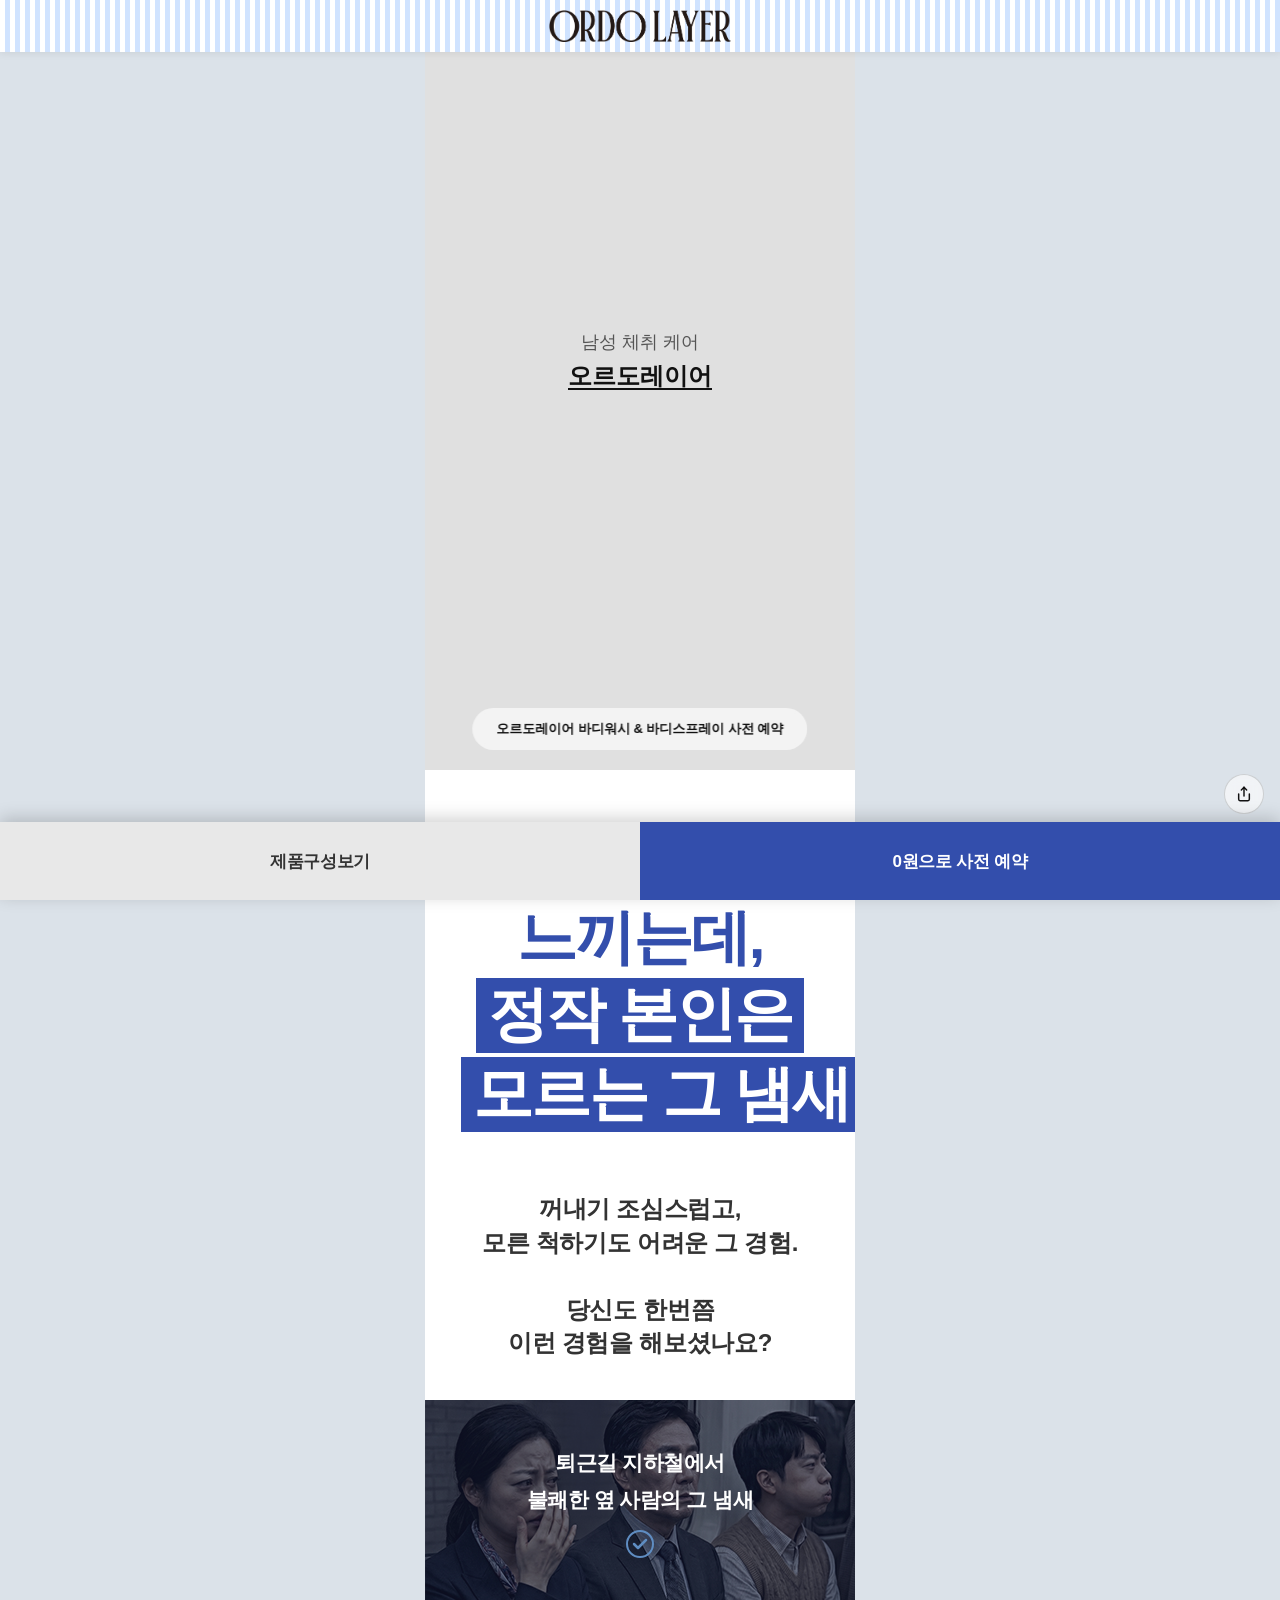
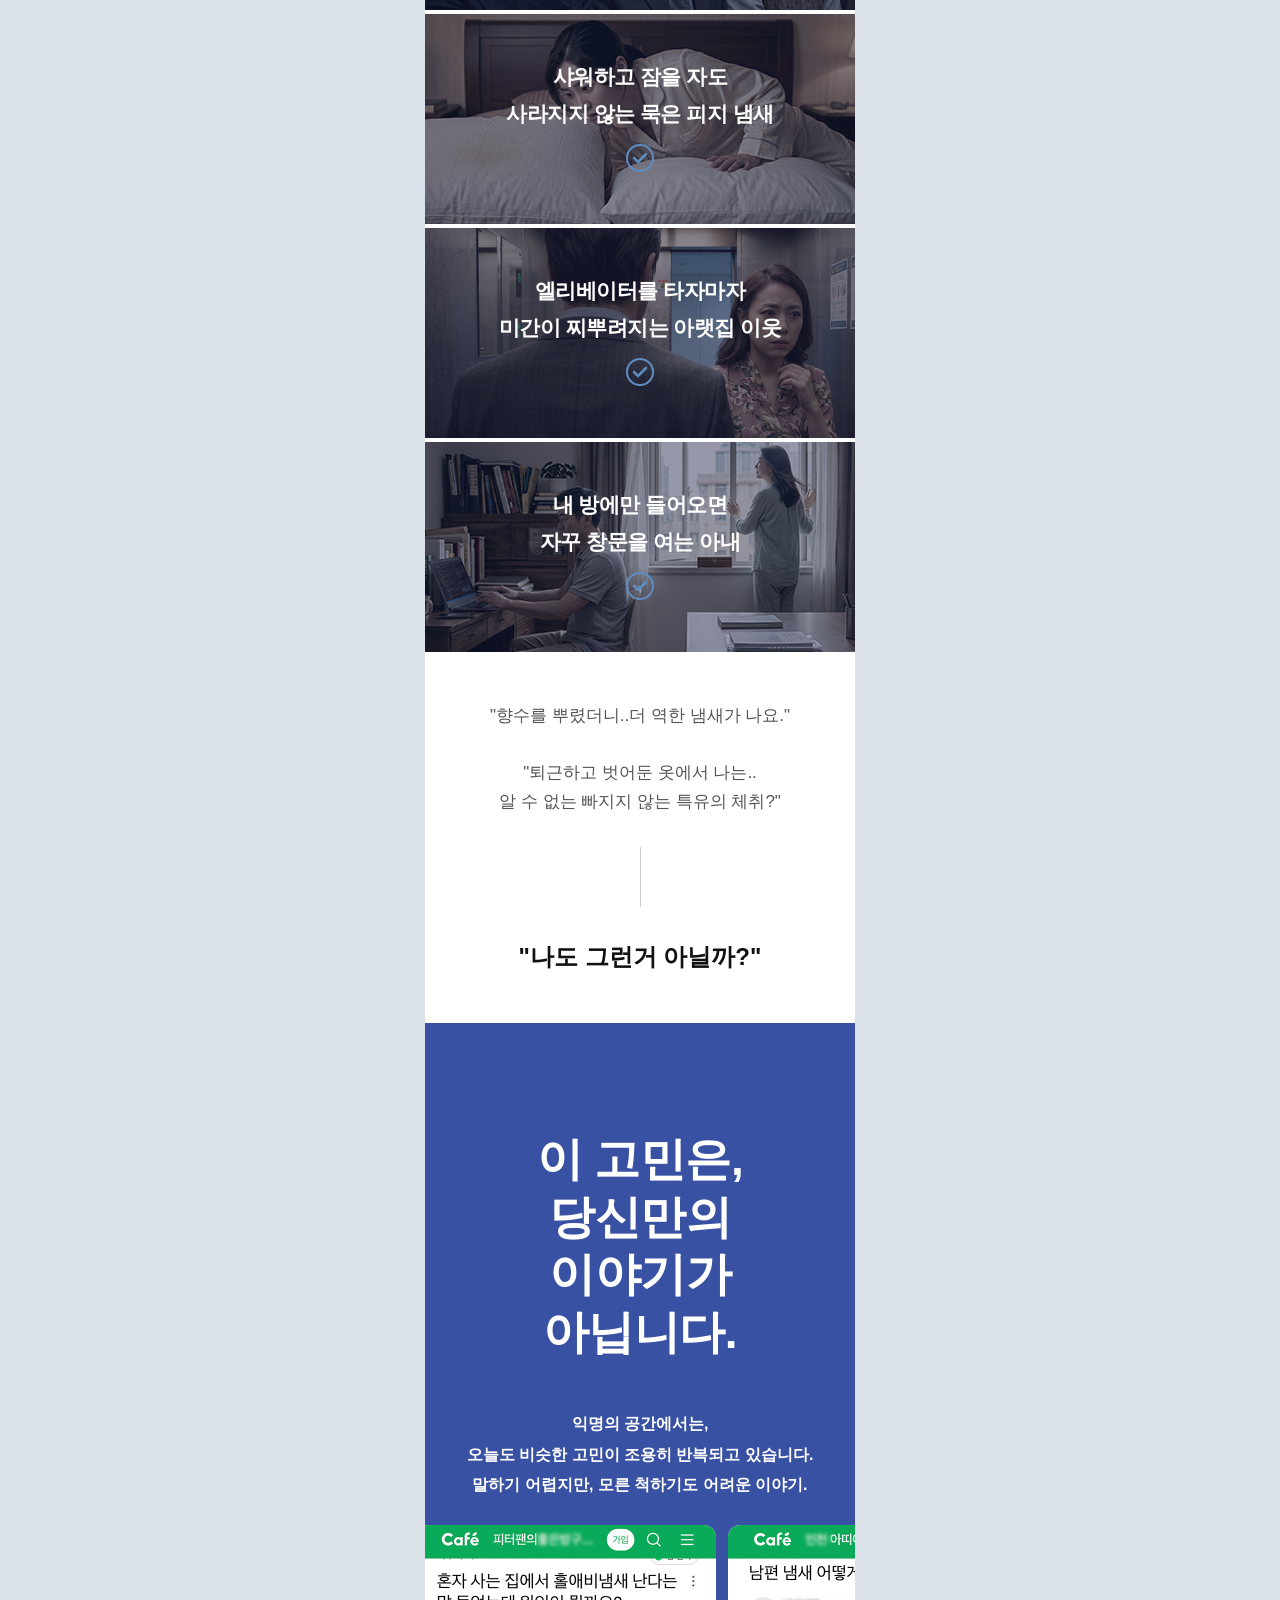
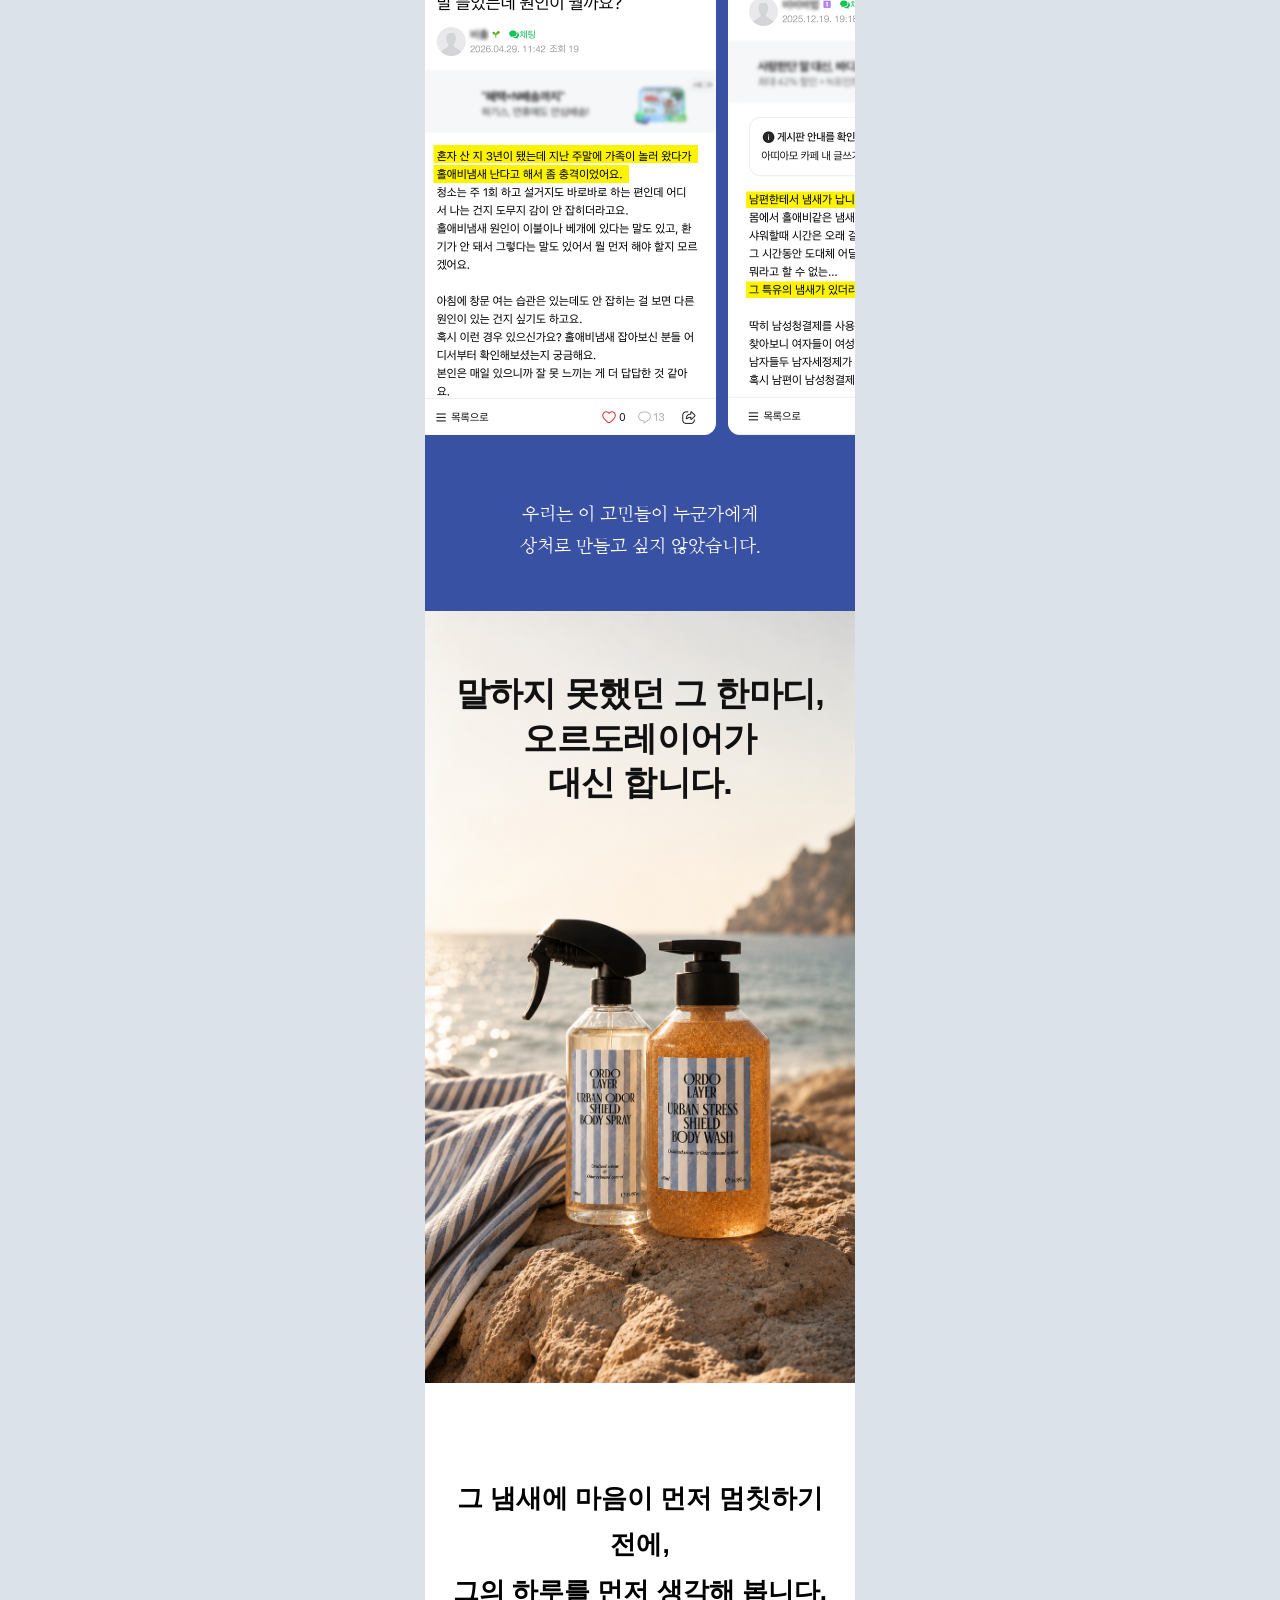
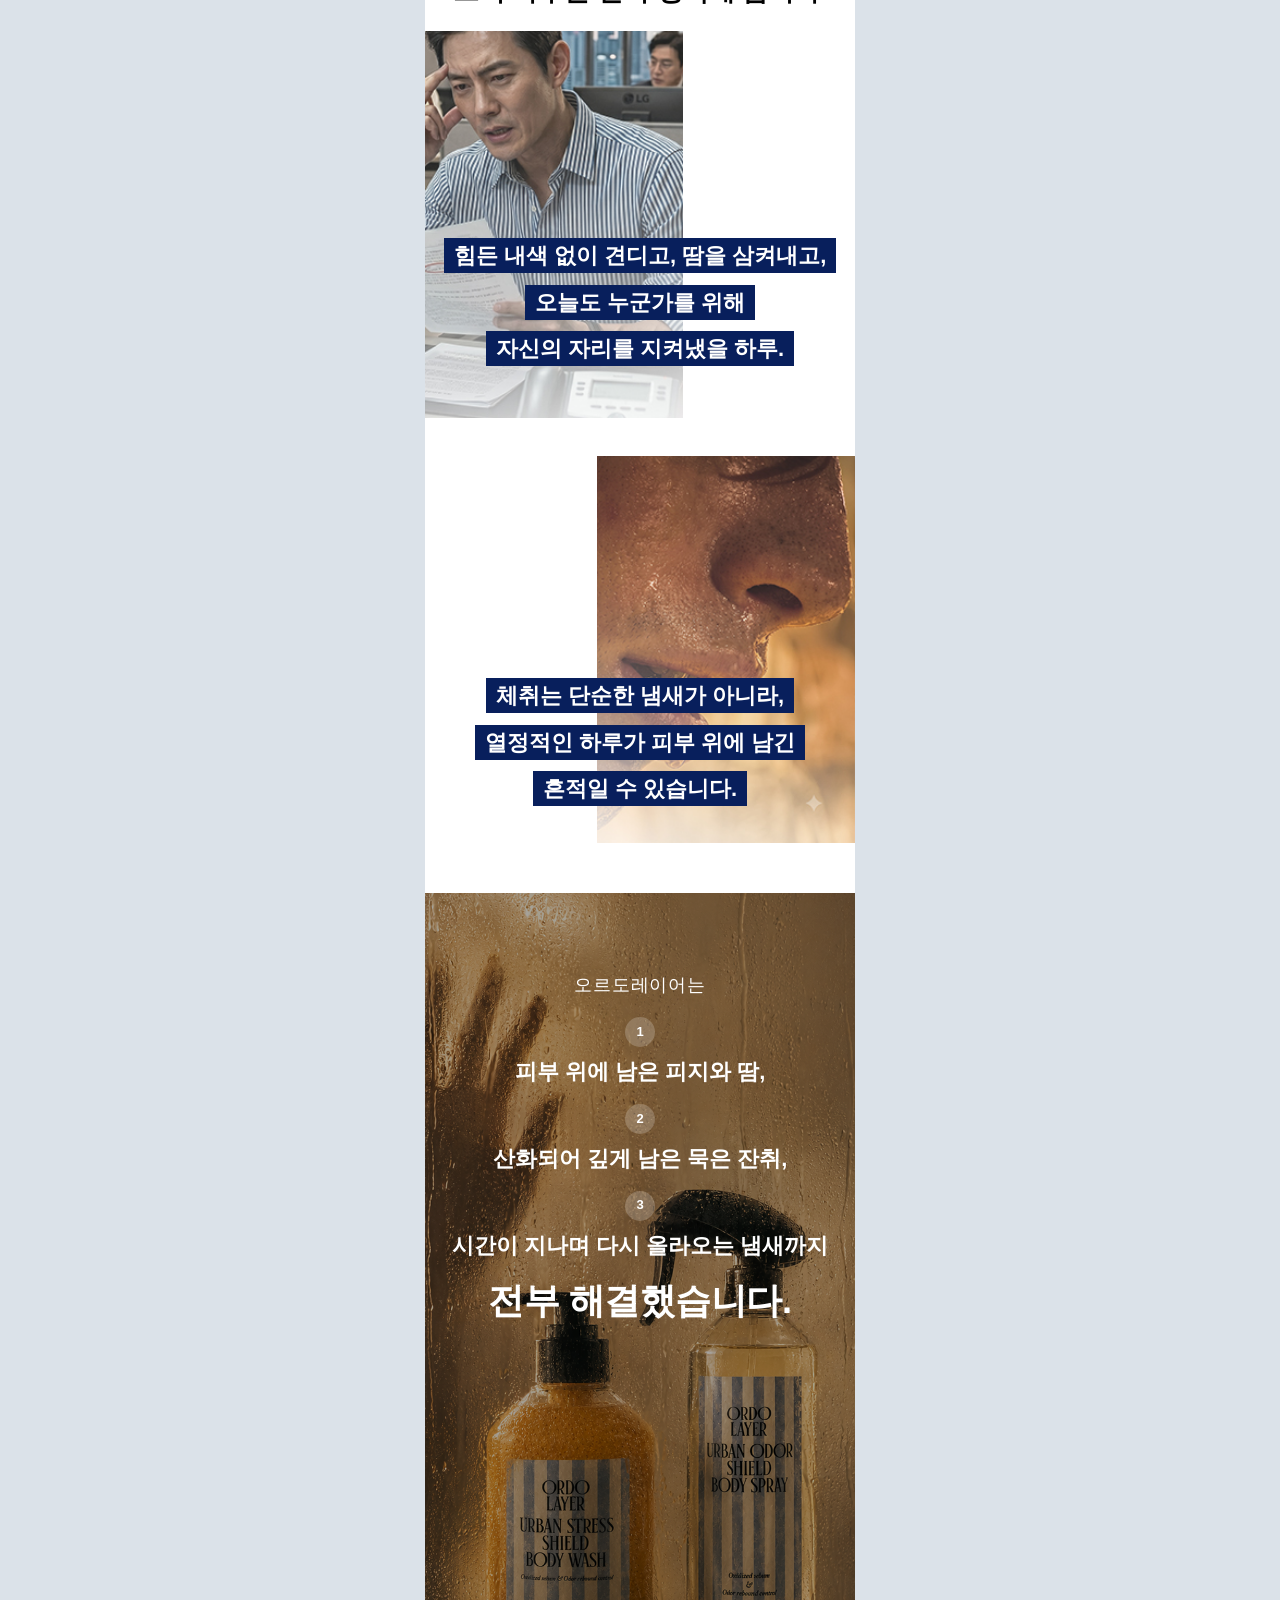
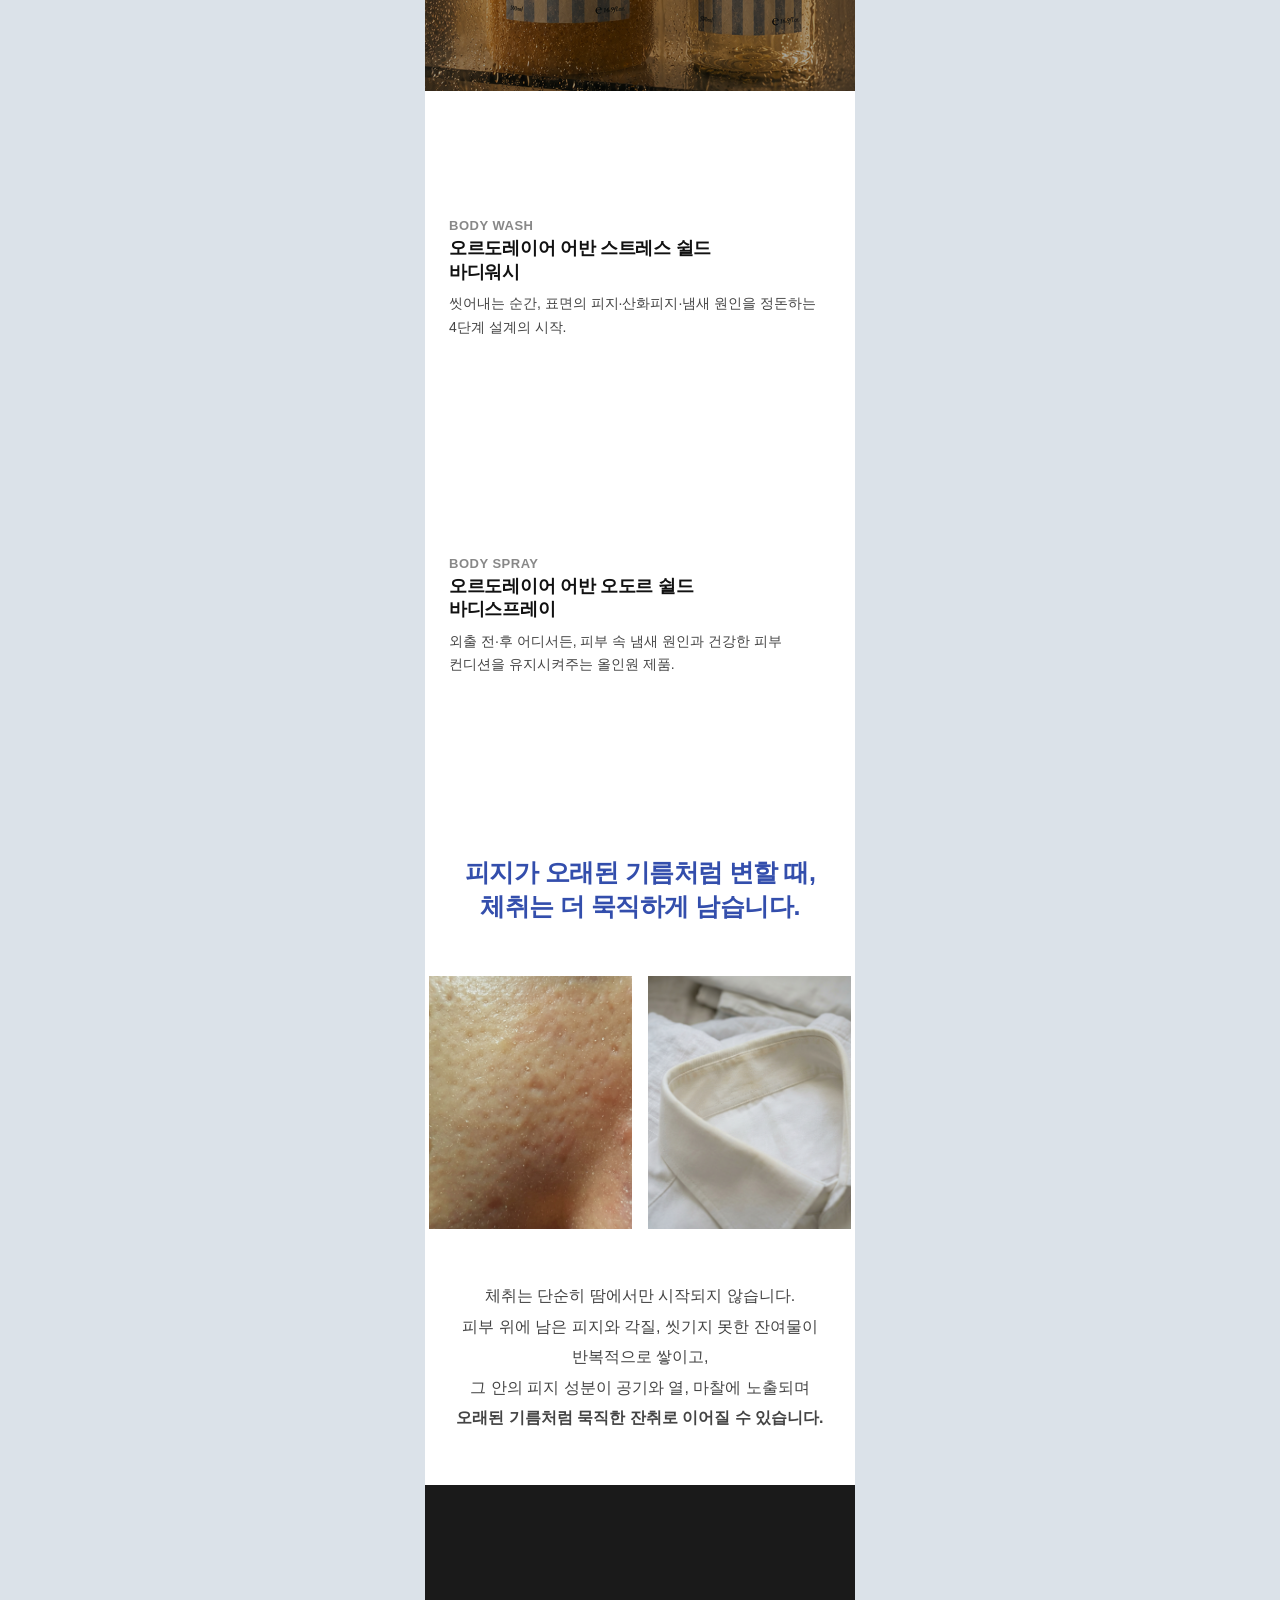
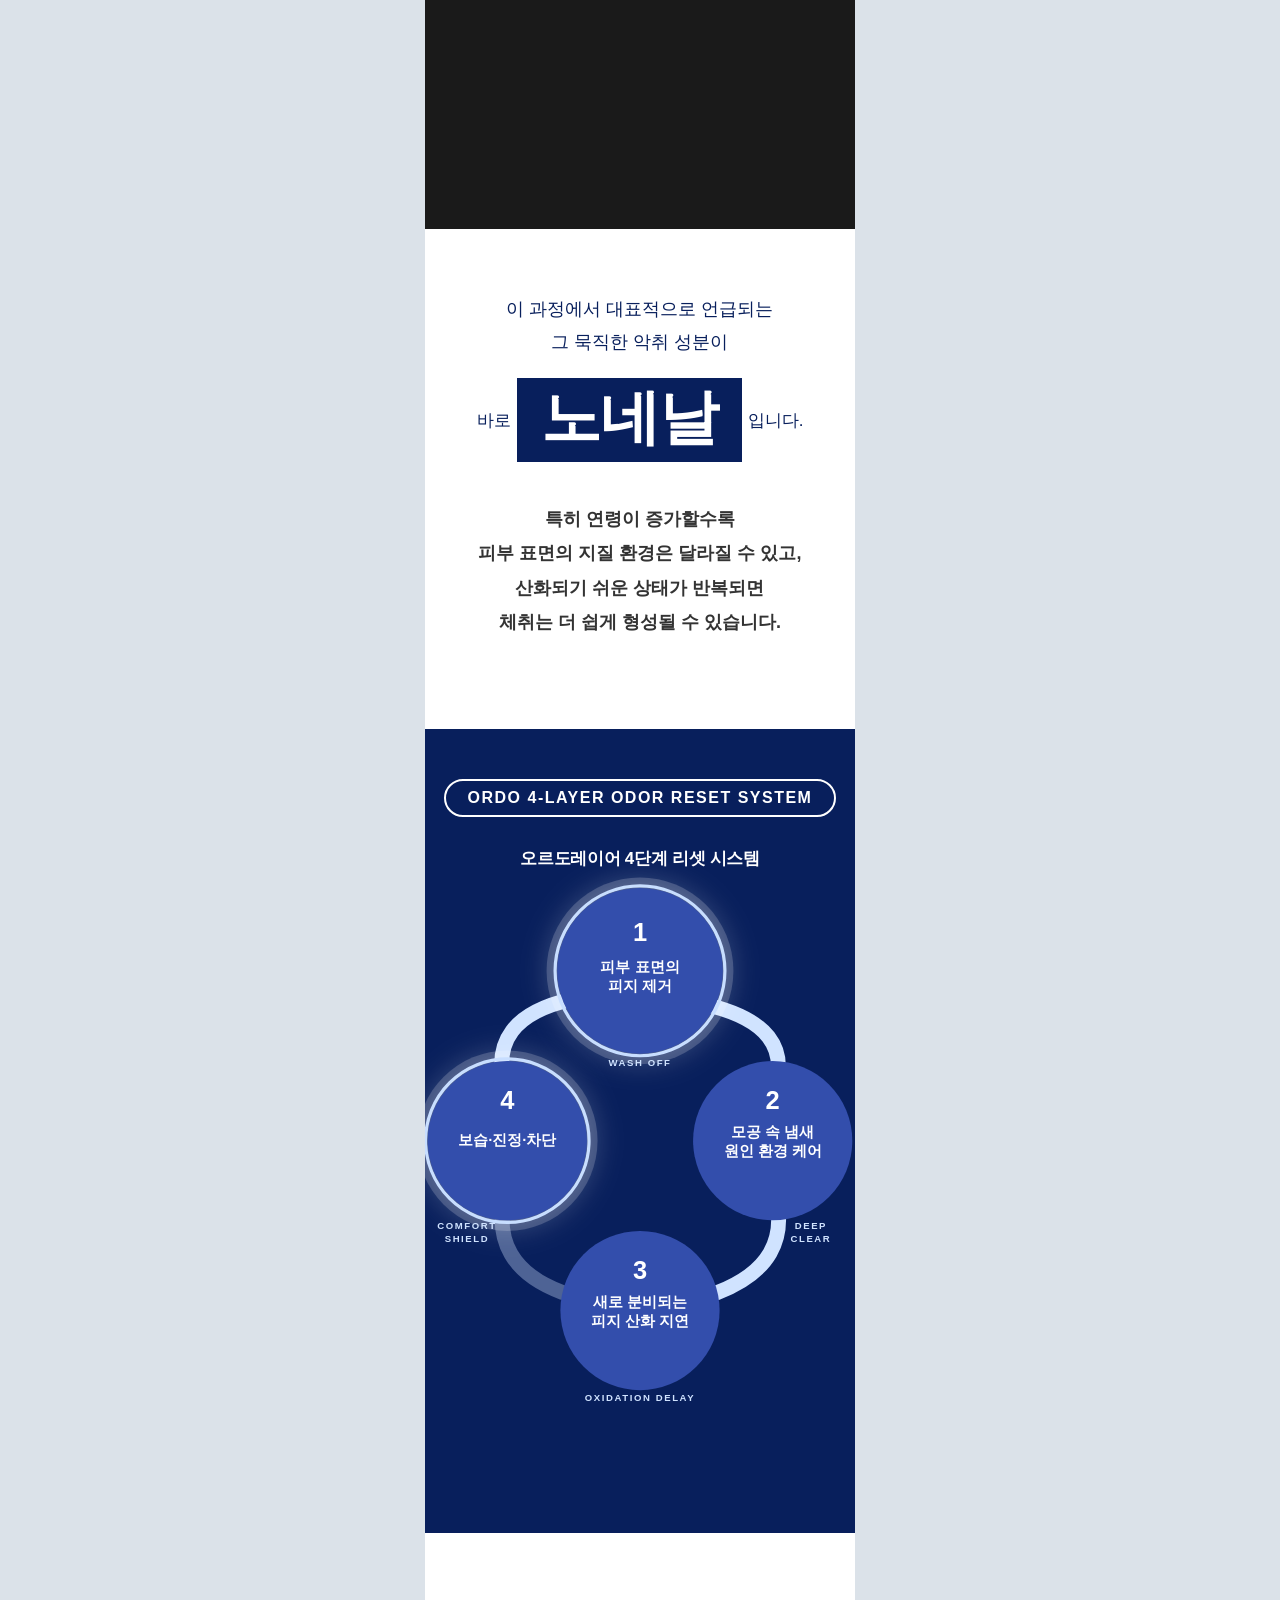
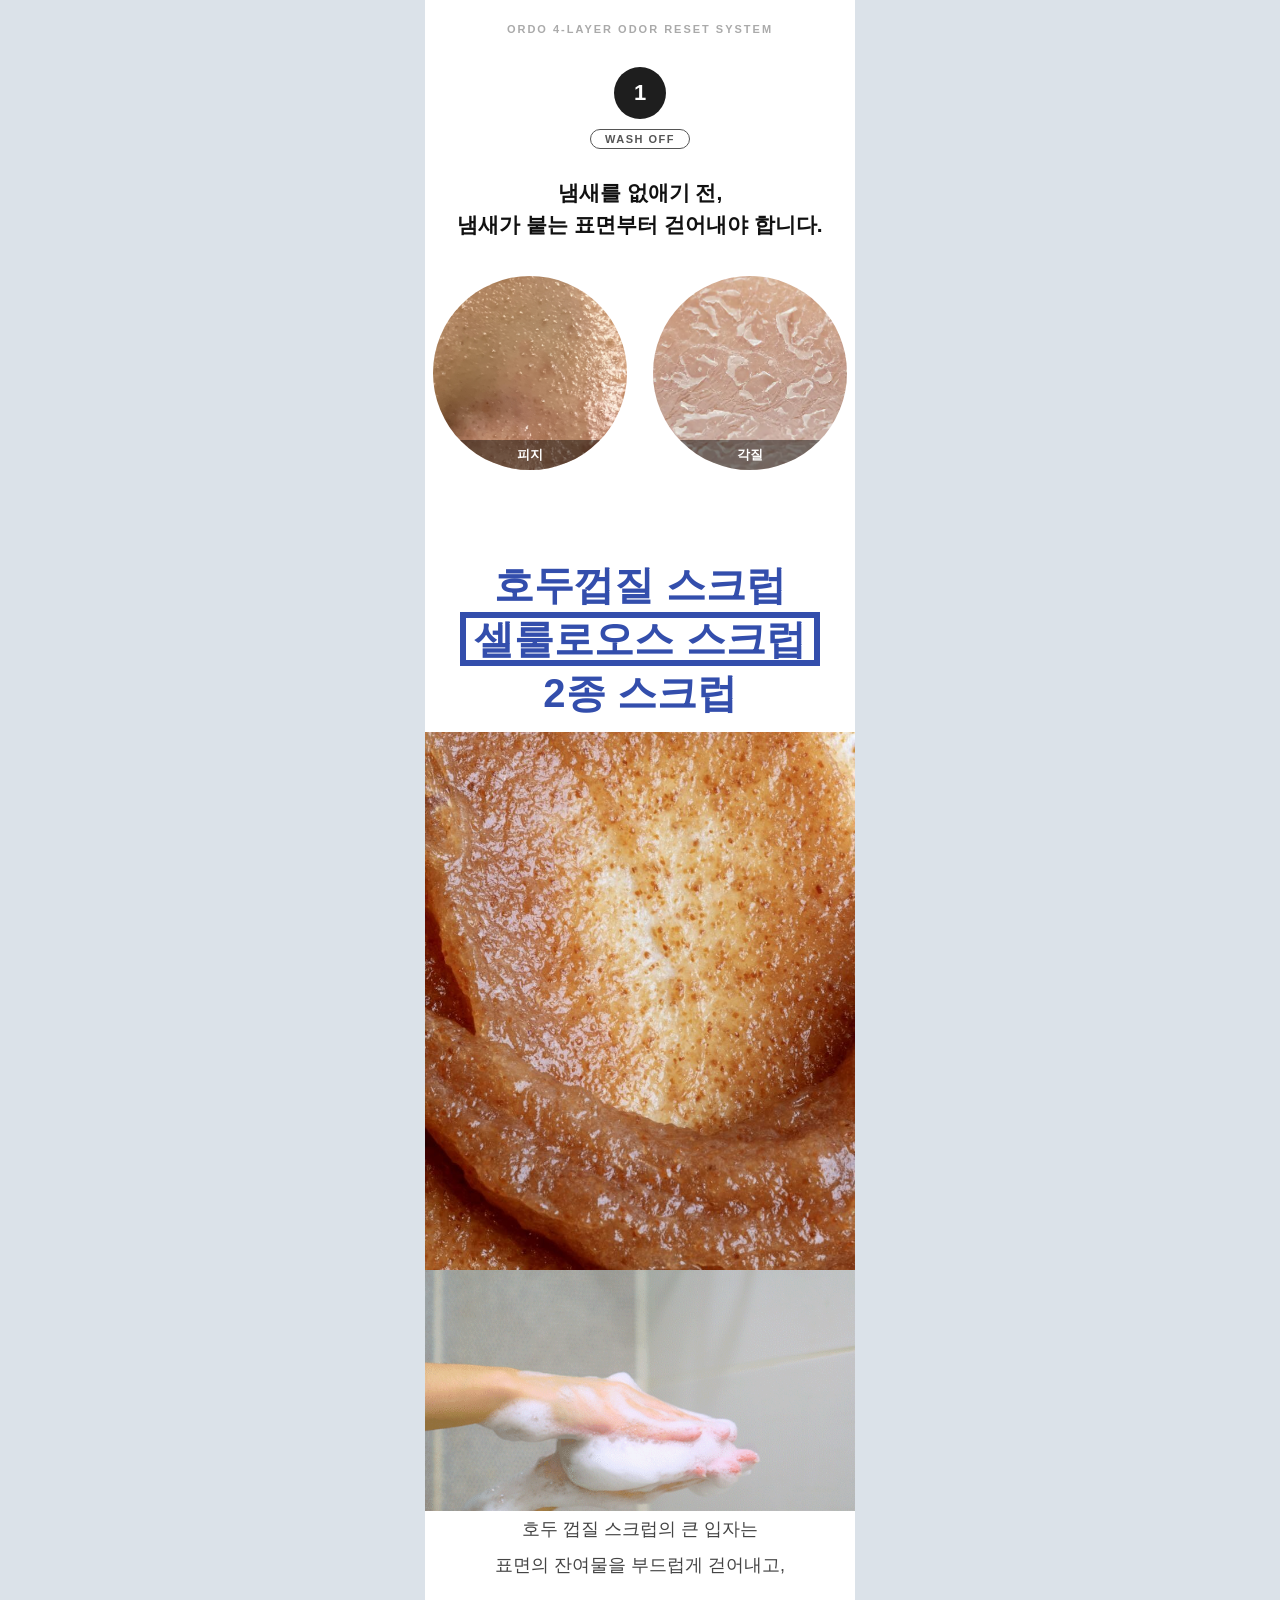
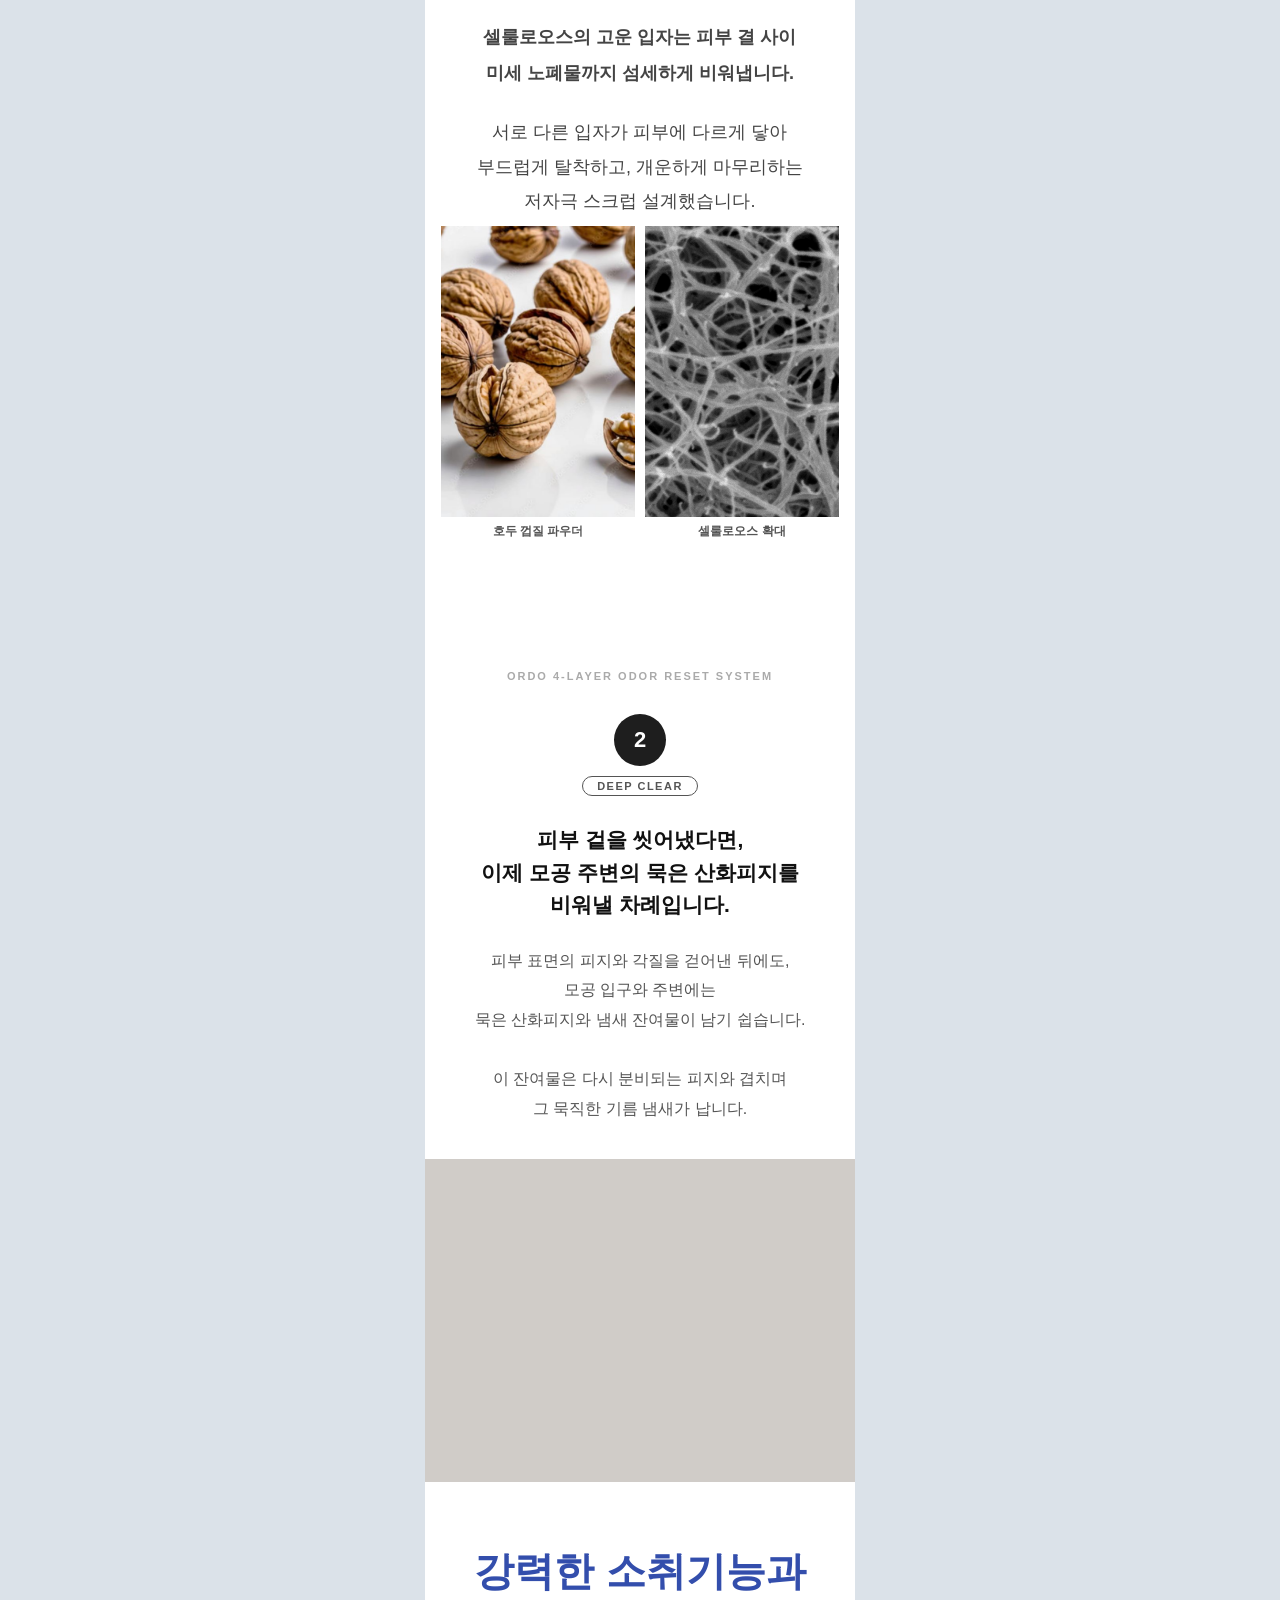
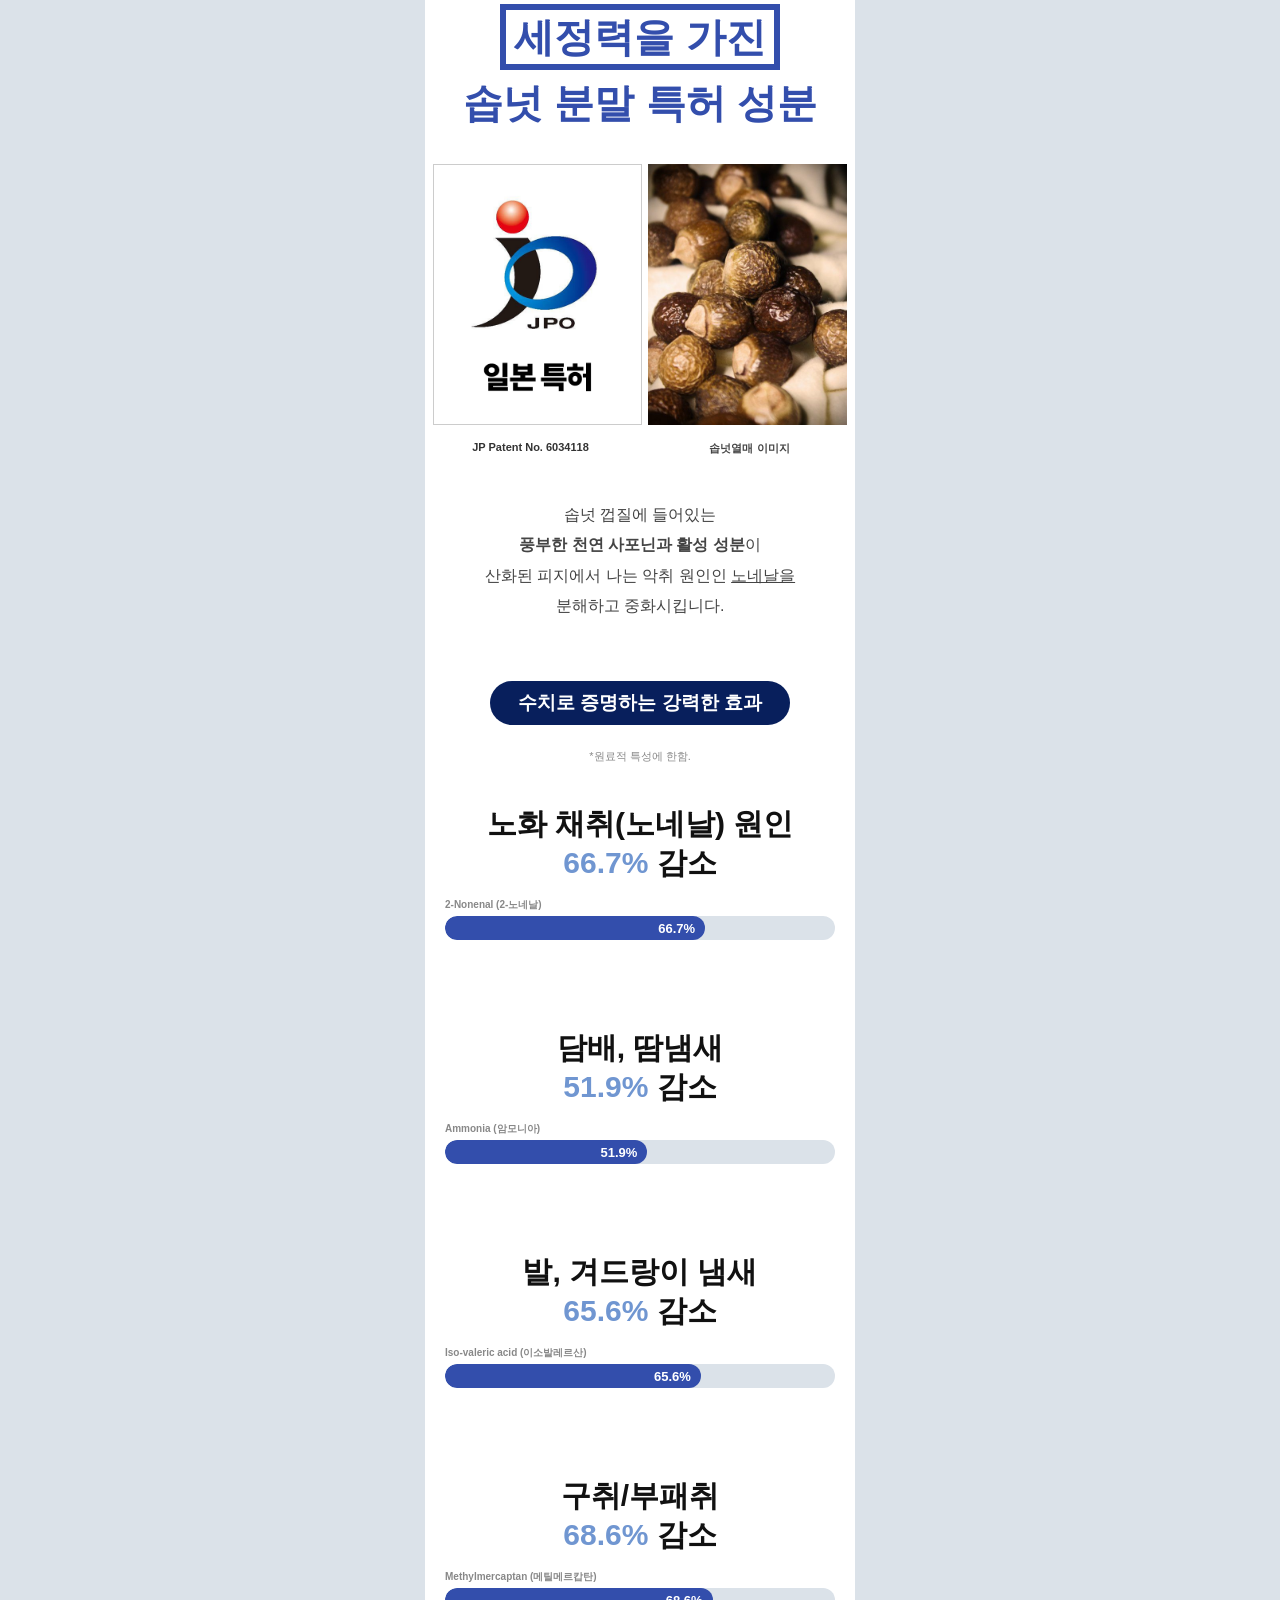
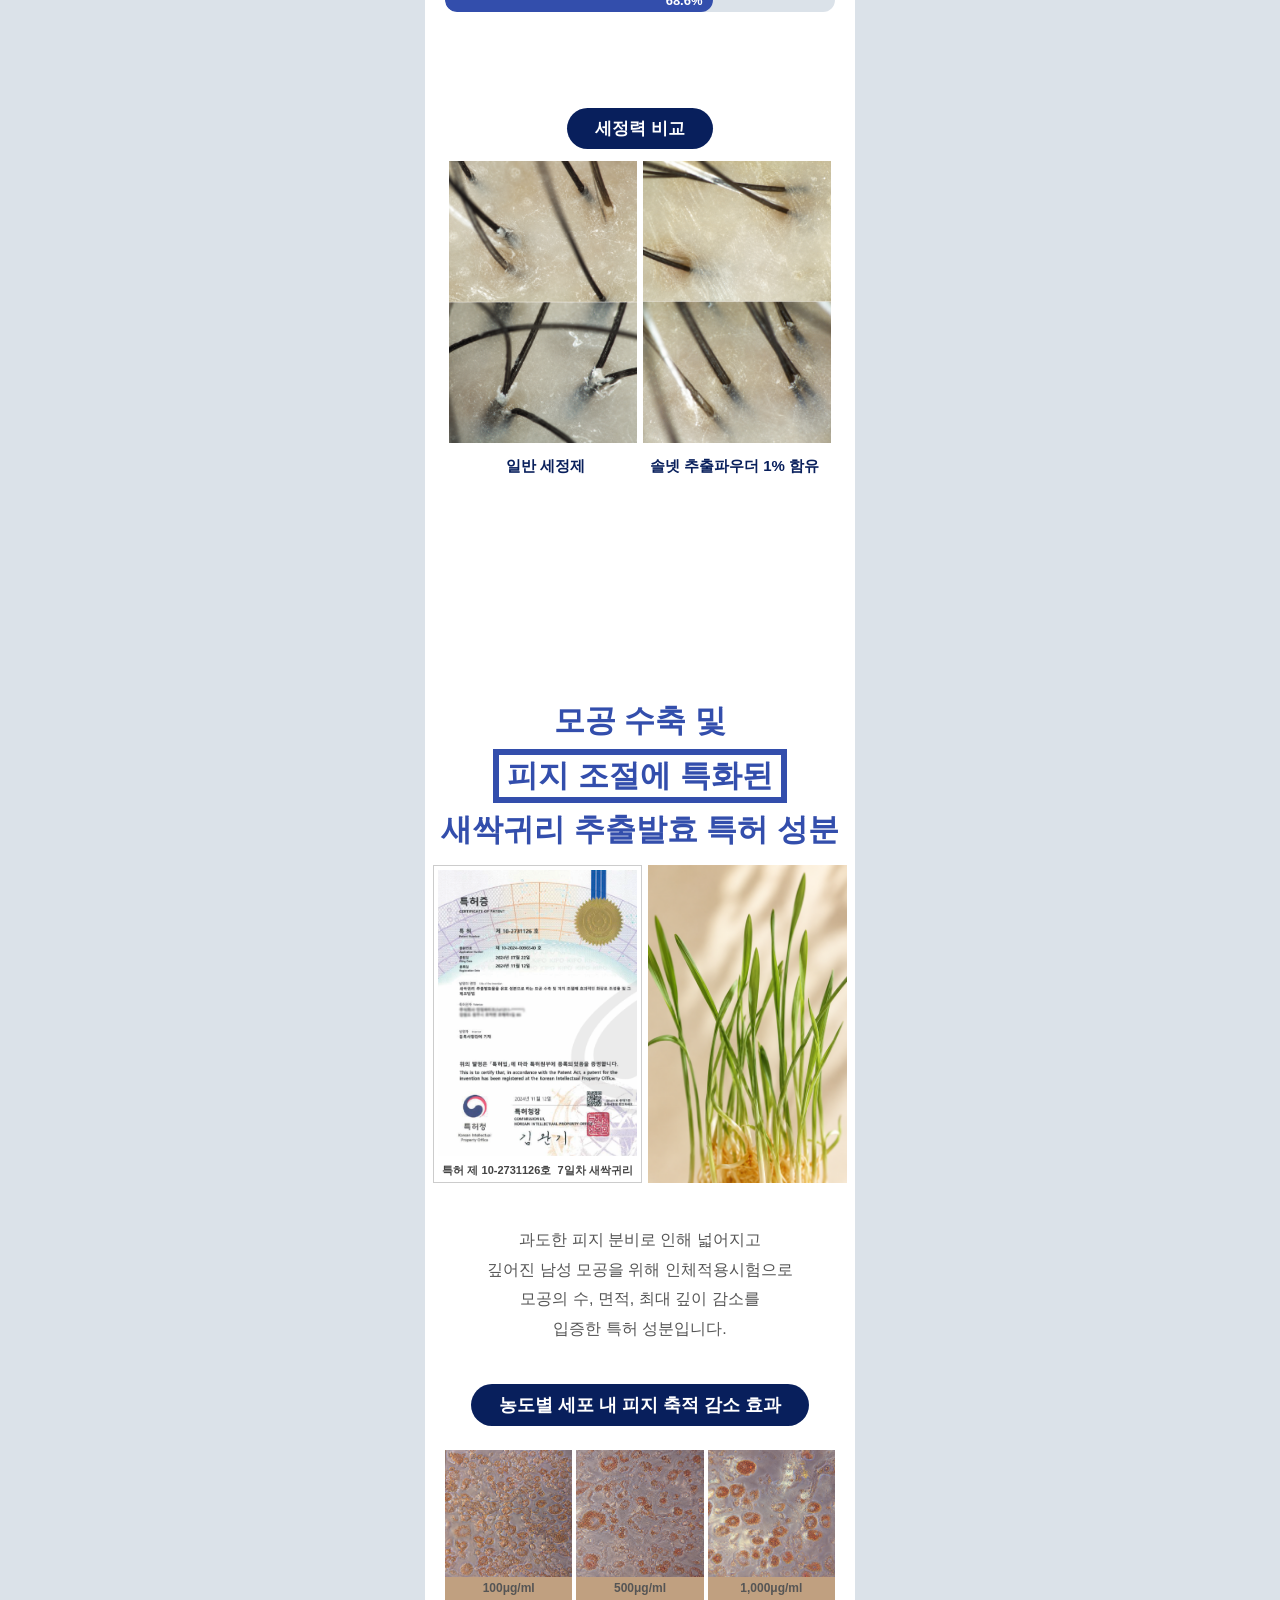
==== commit 02d0a7ce: "S2 slider-wrap bg #3851a3 (통일)" ====
--- a/index.html
+++ b/index.html
@@ -310,7 +310,7 @@
       overflow: hidden;
       width: 100%;
       padding: 24px 0 0;
-      background: #081f5c;
+      background: #3851a3;
     }
     .s2-slider-track {
       display: flex;
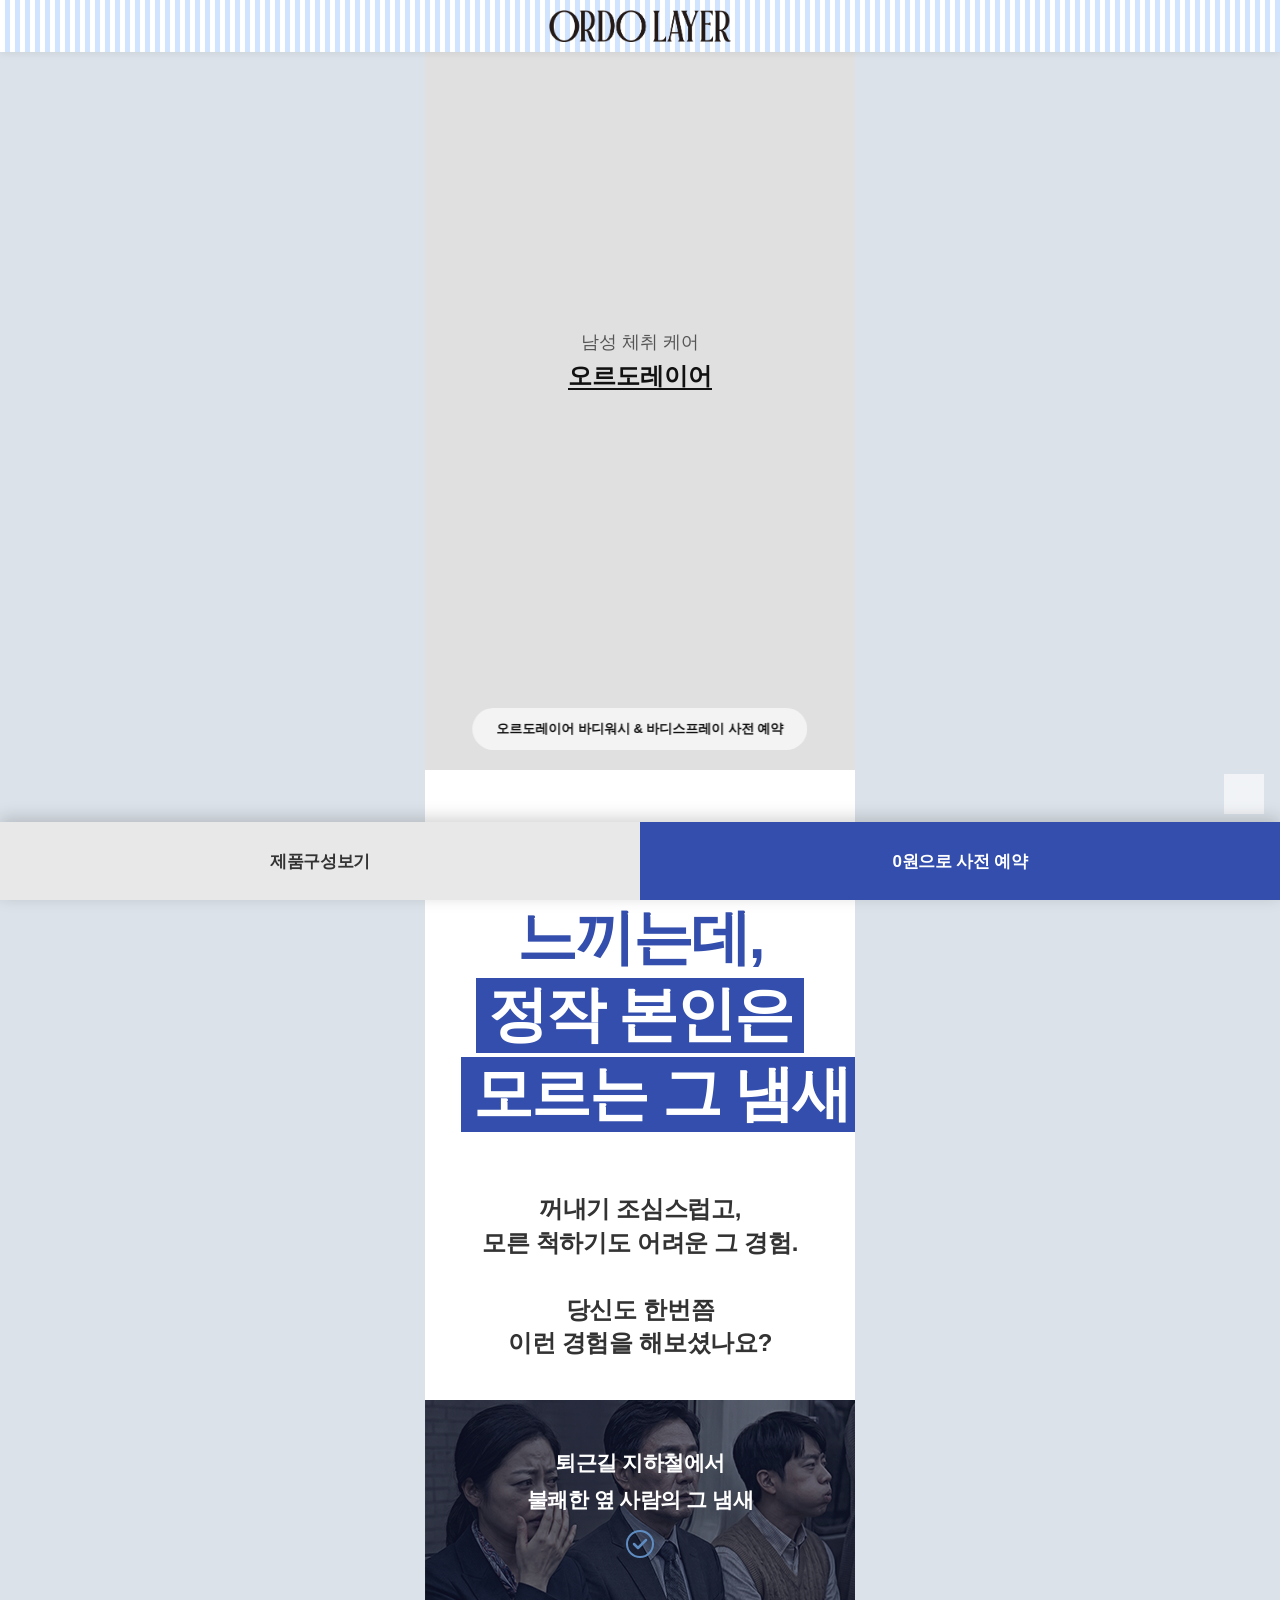
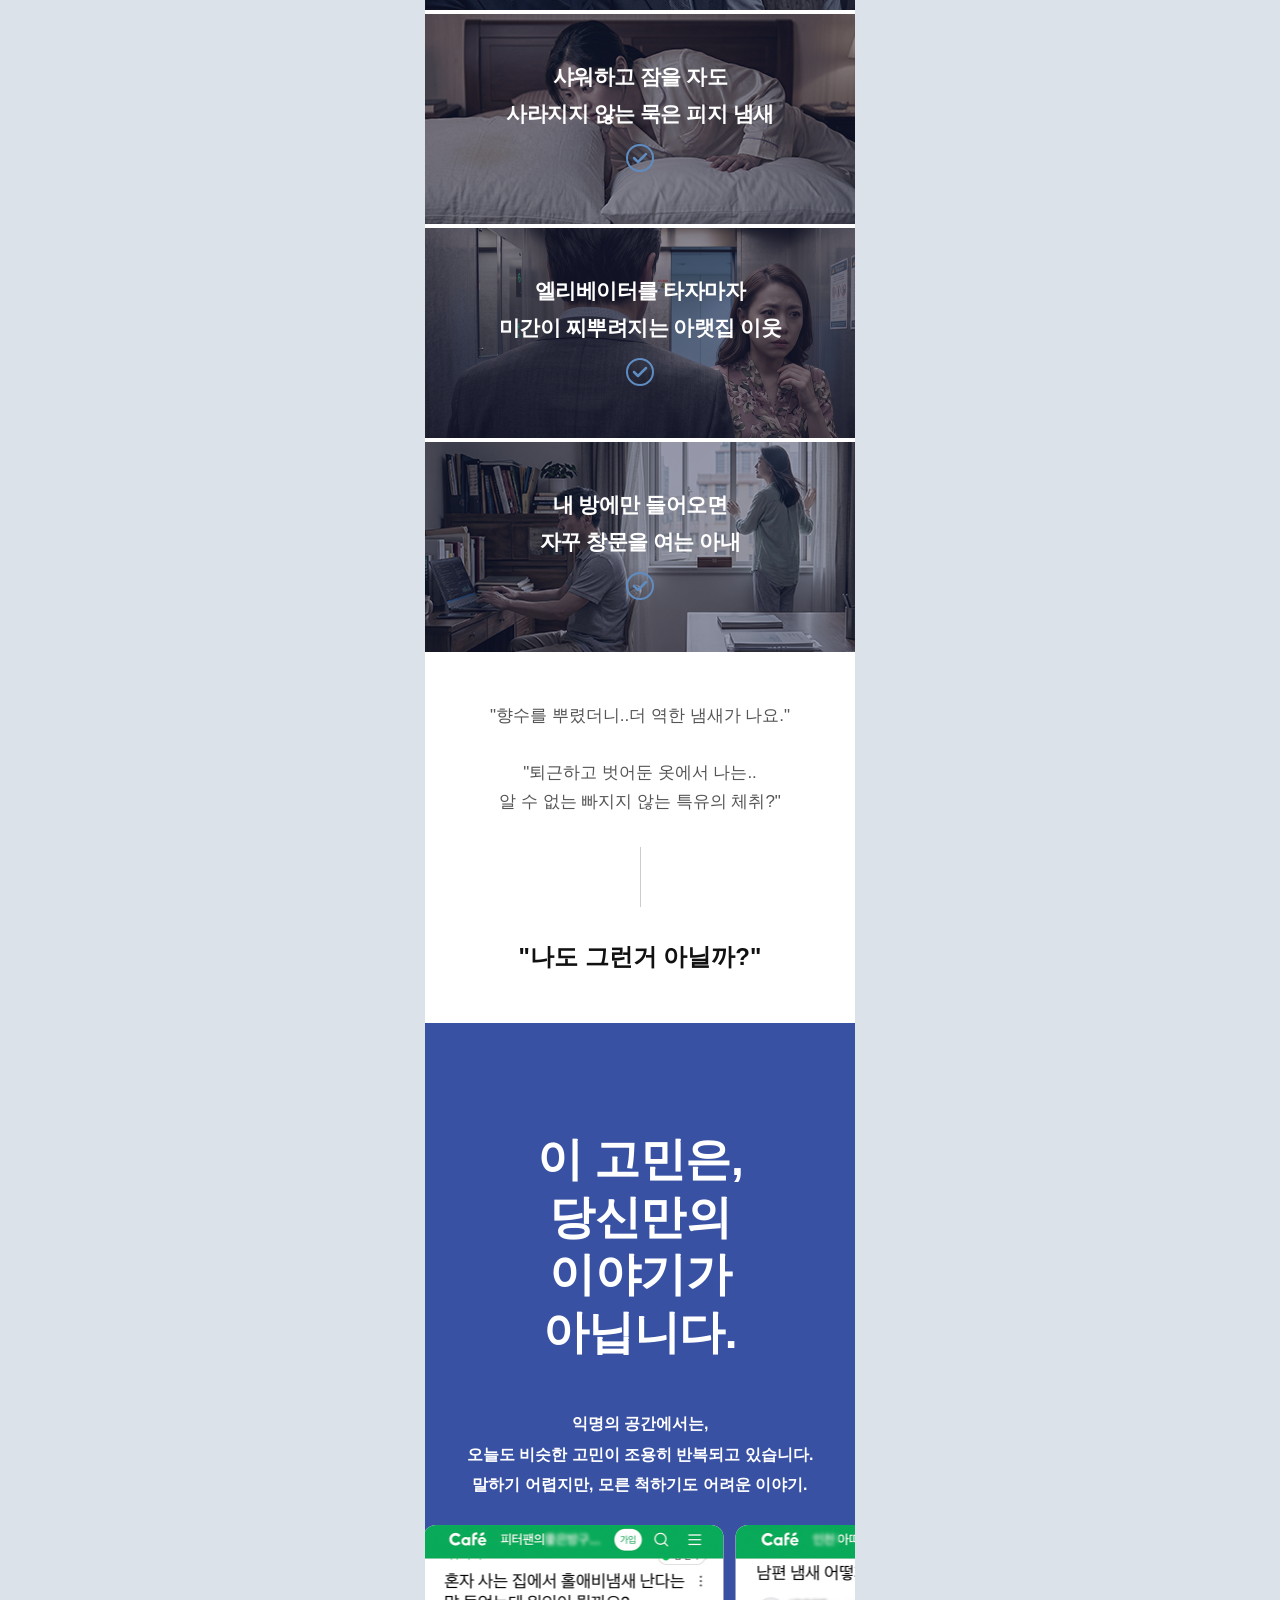
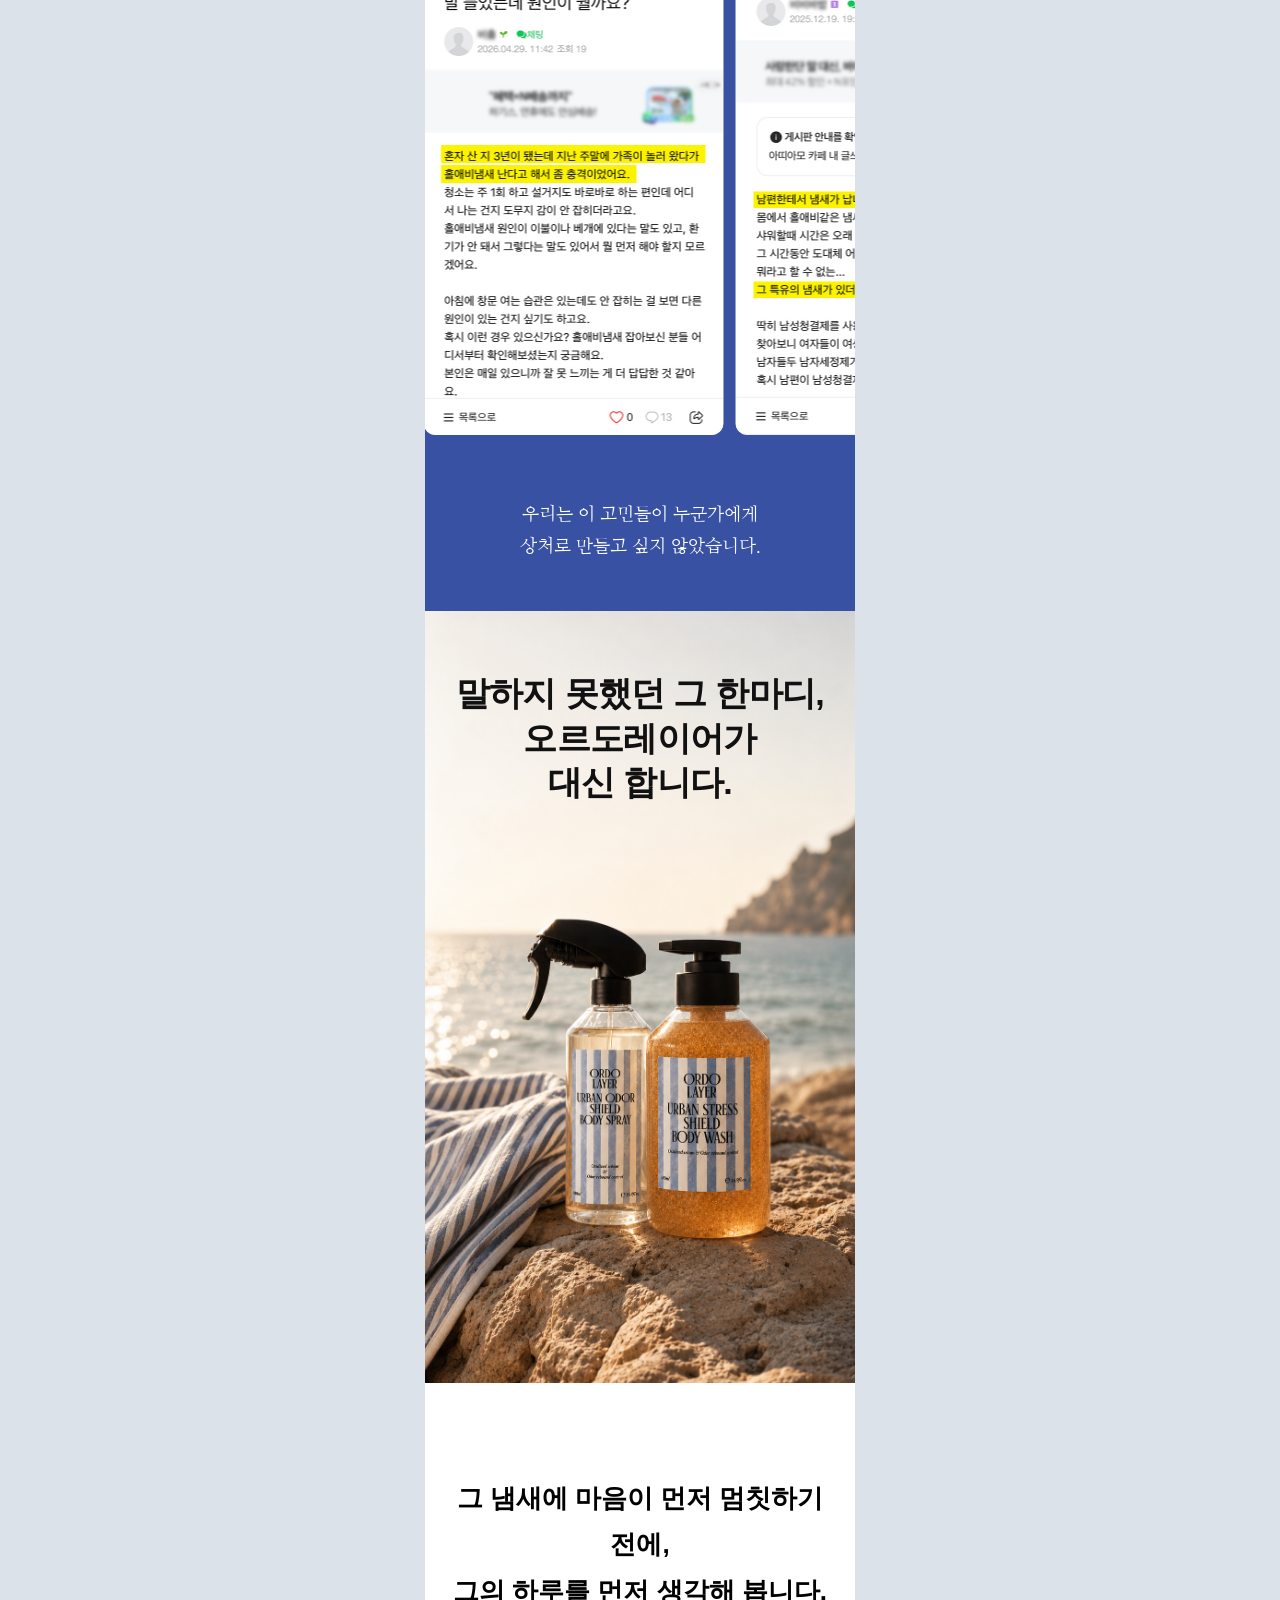
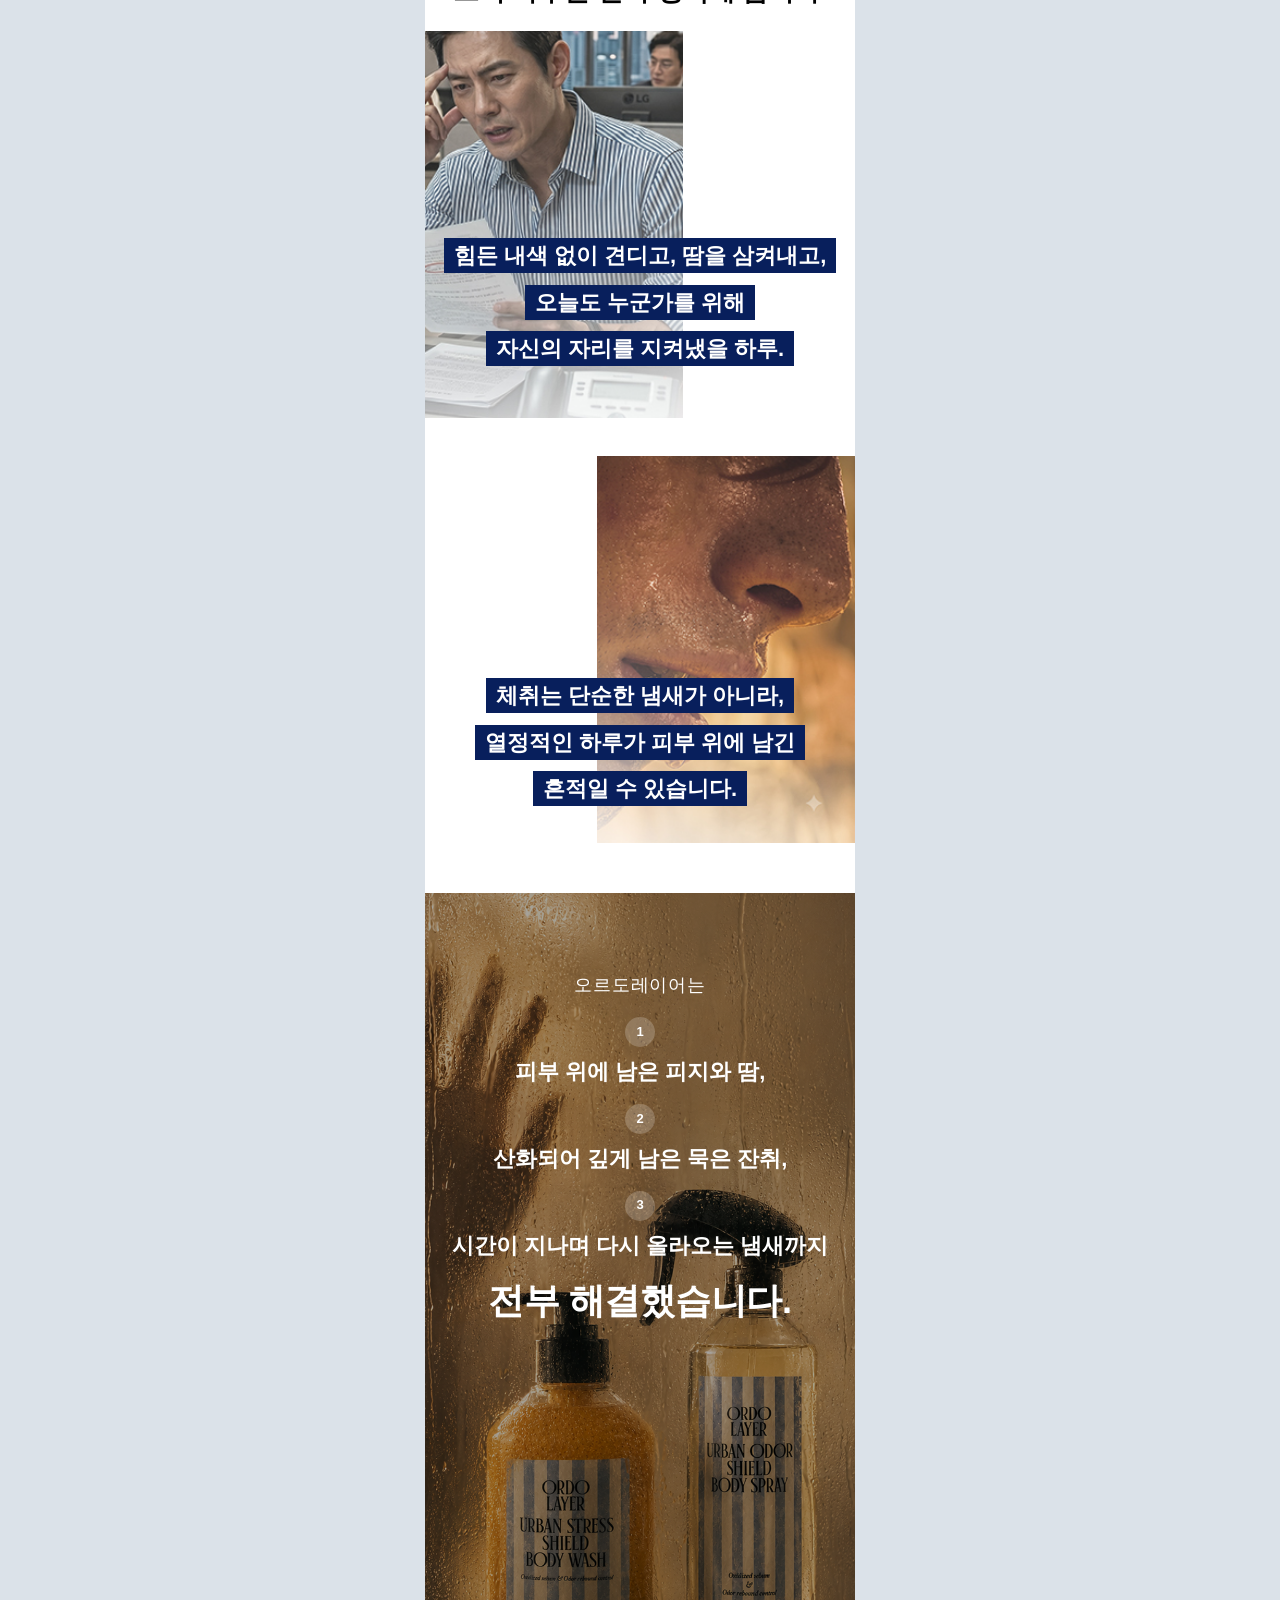
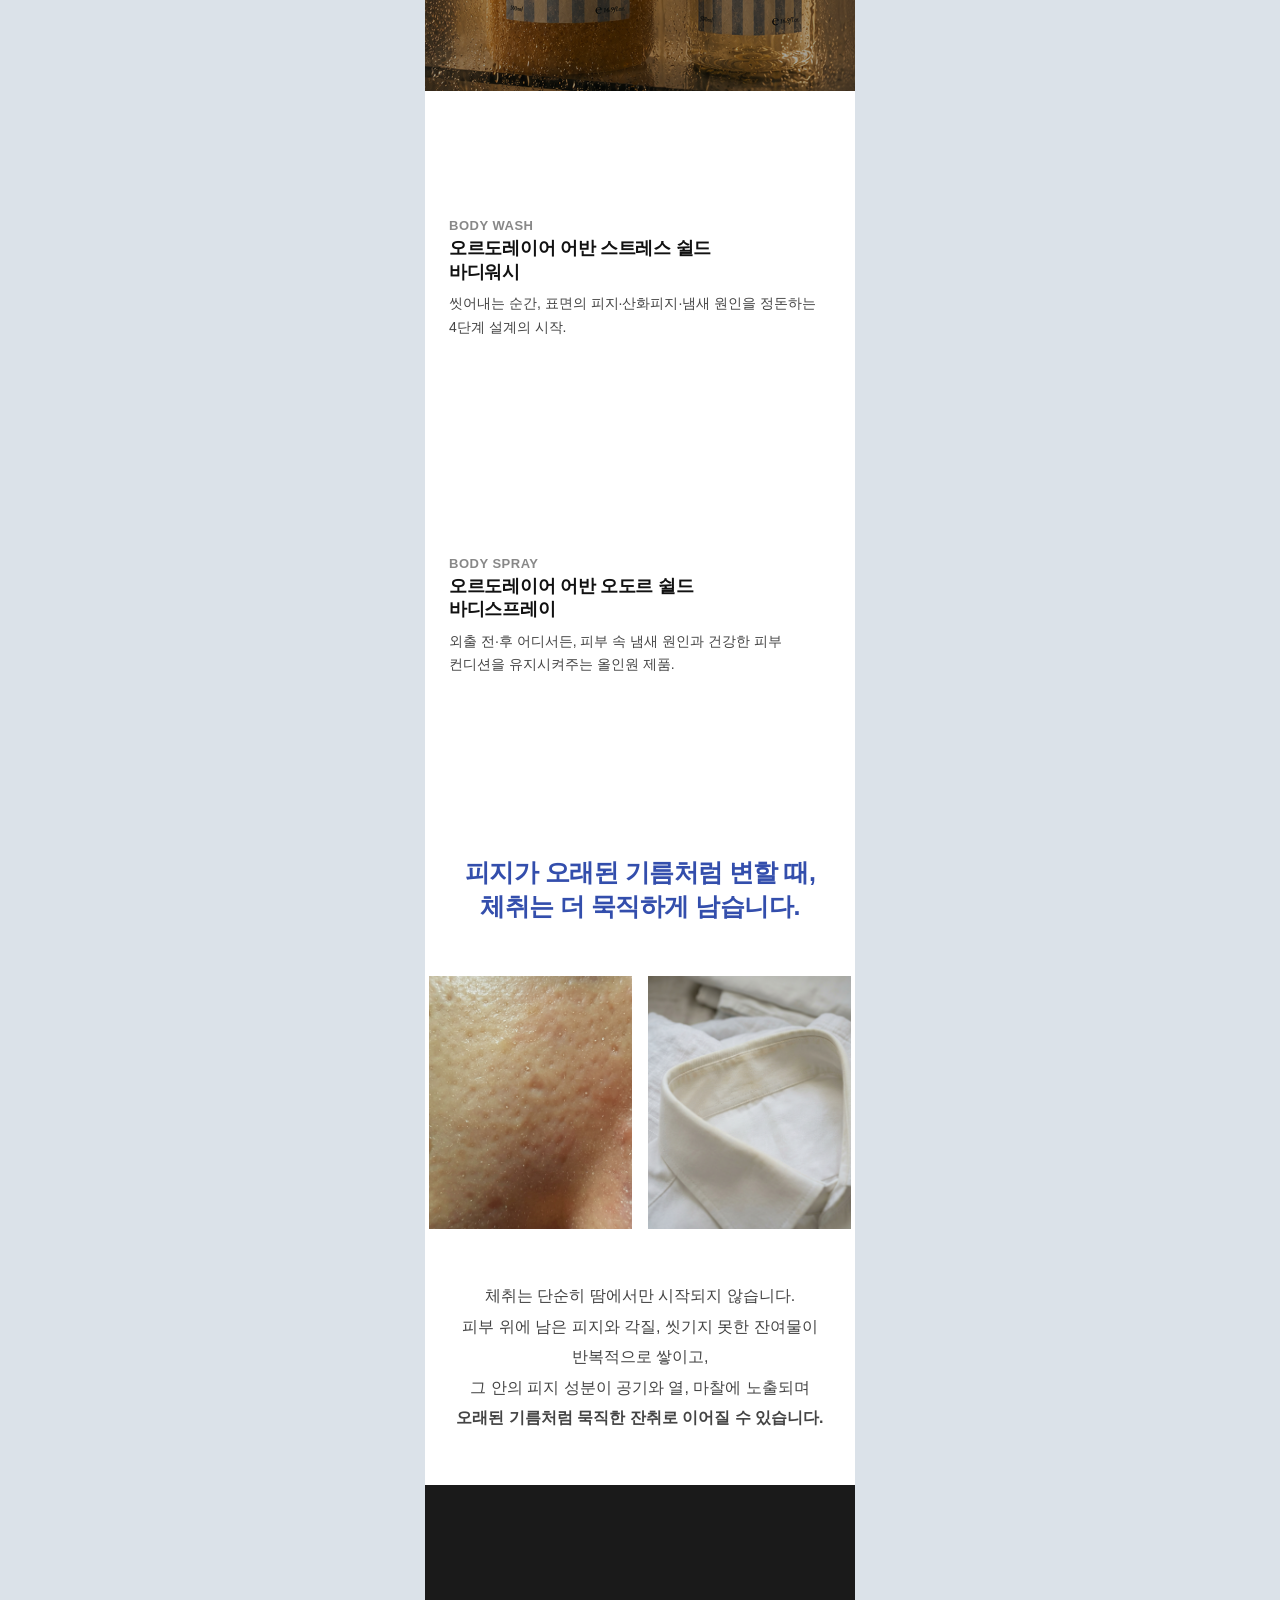
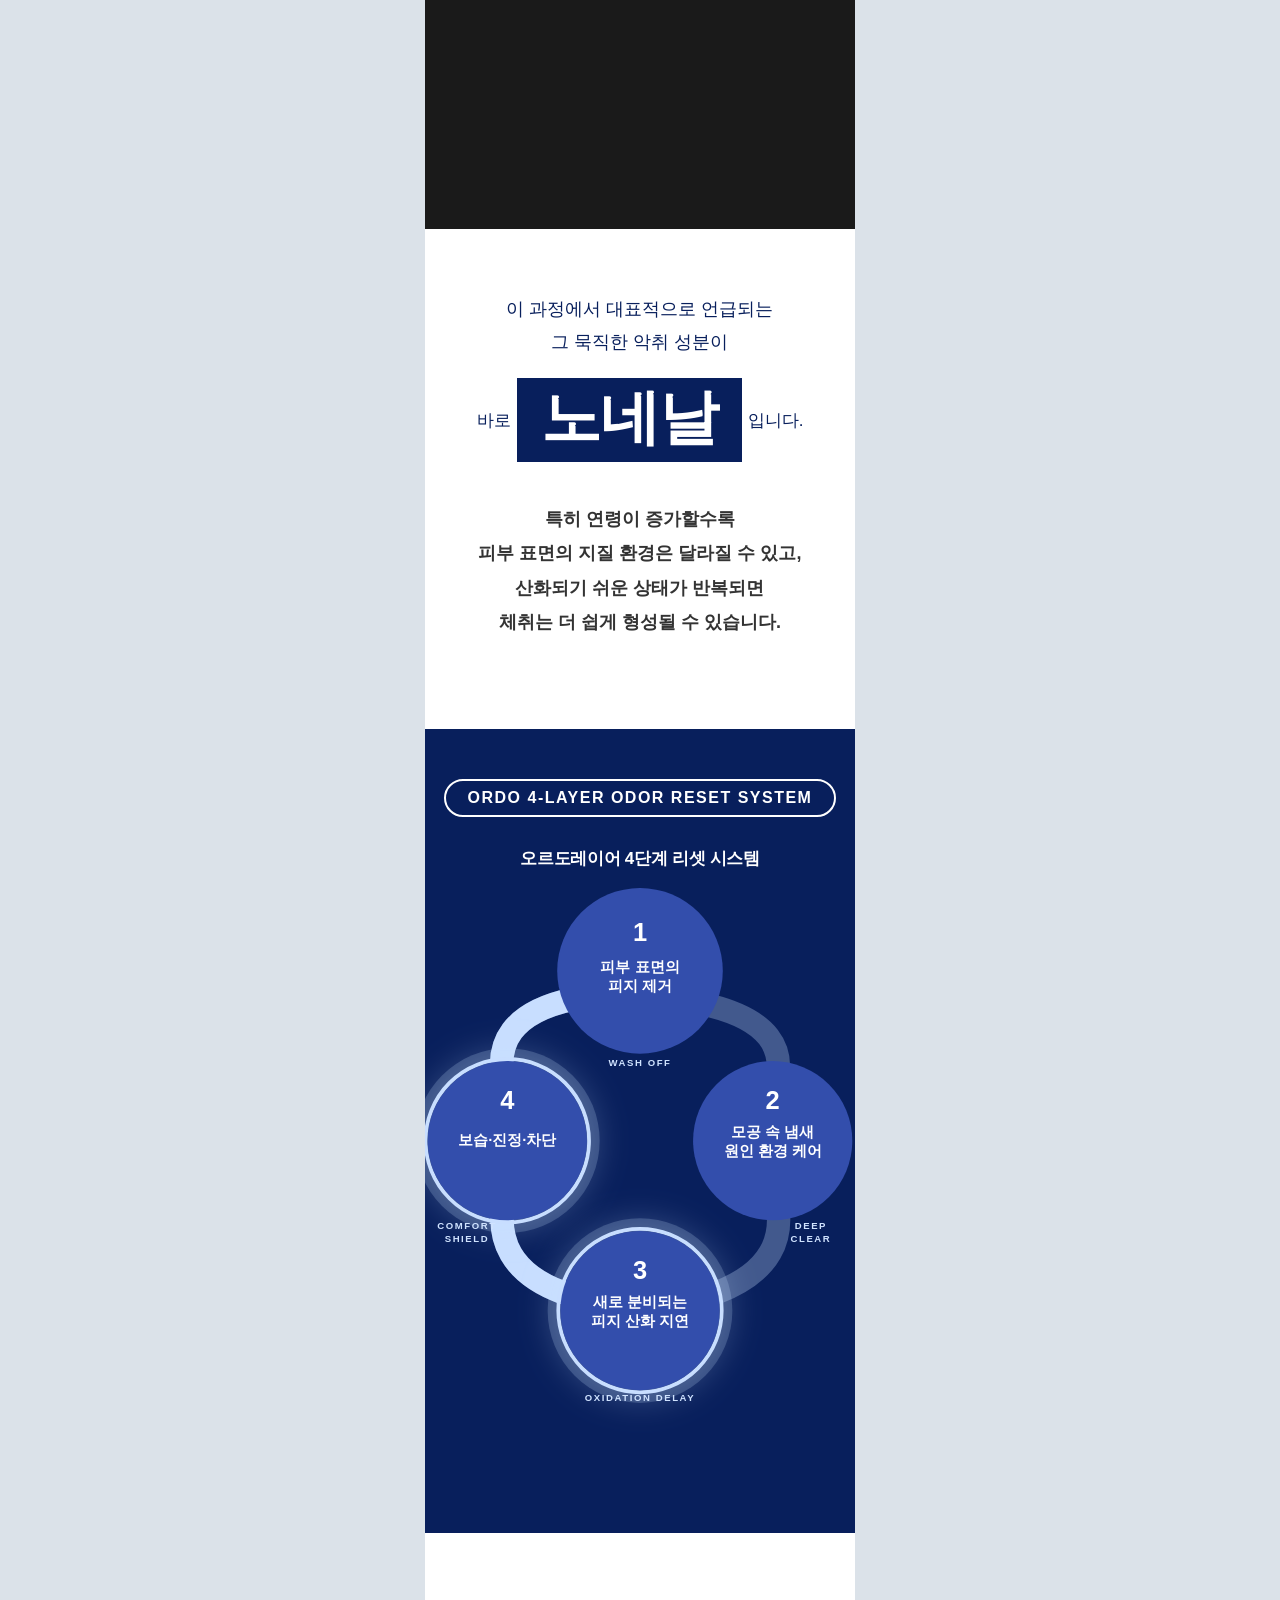
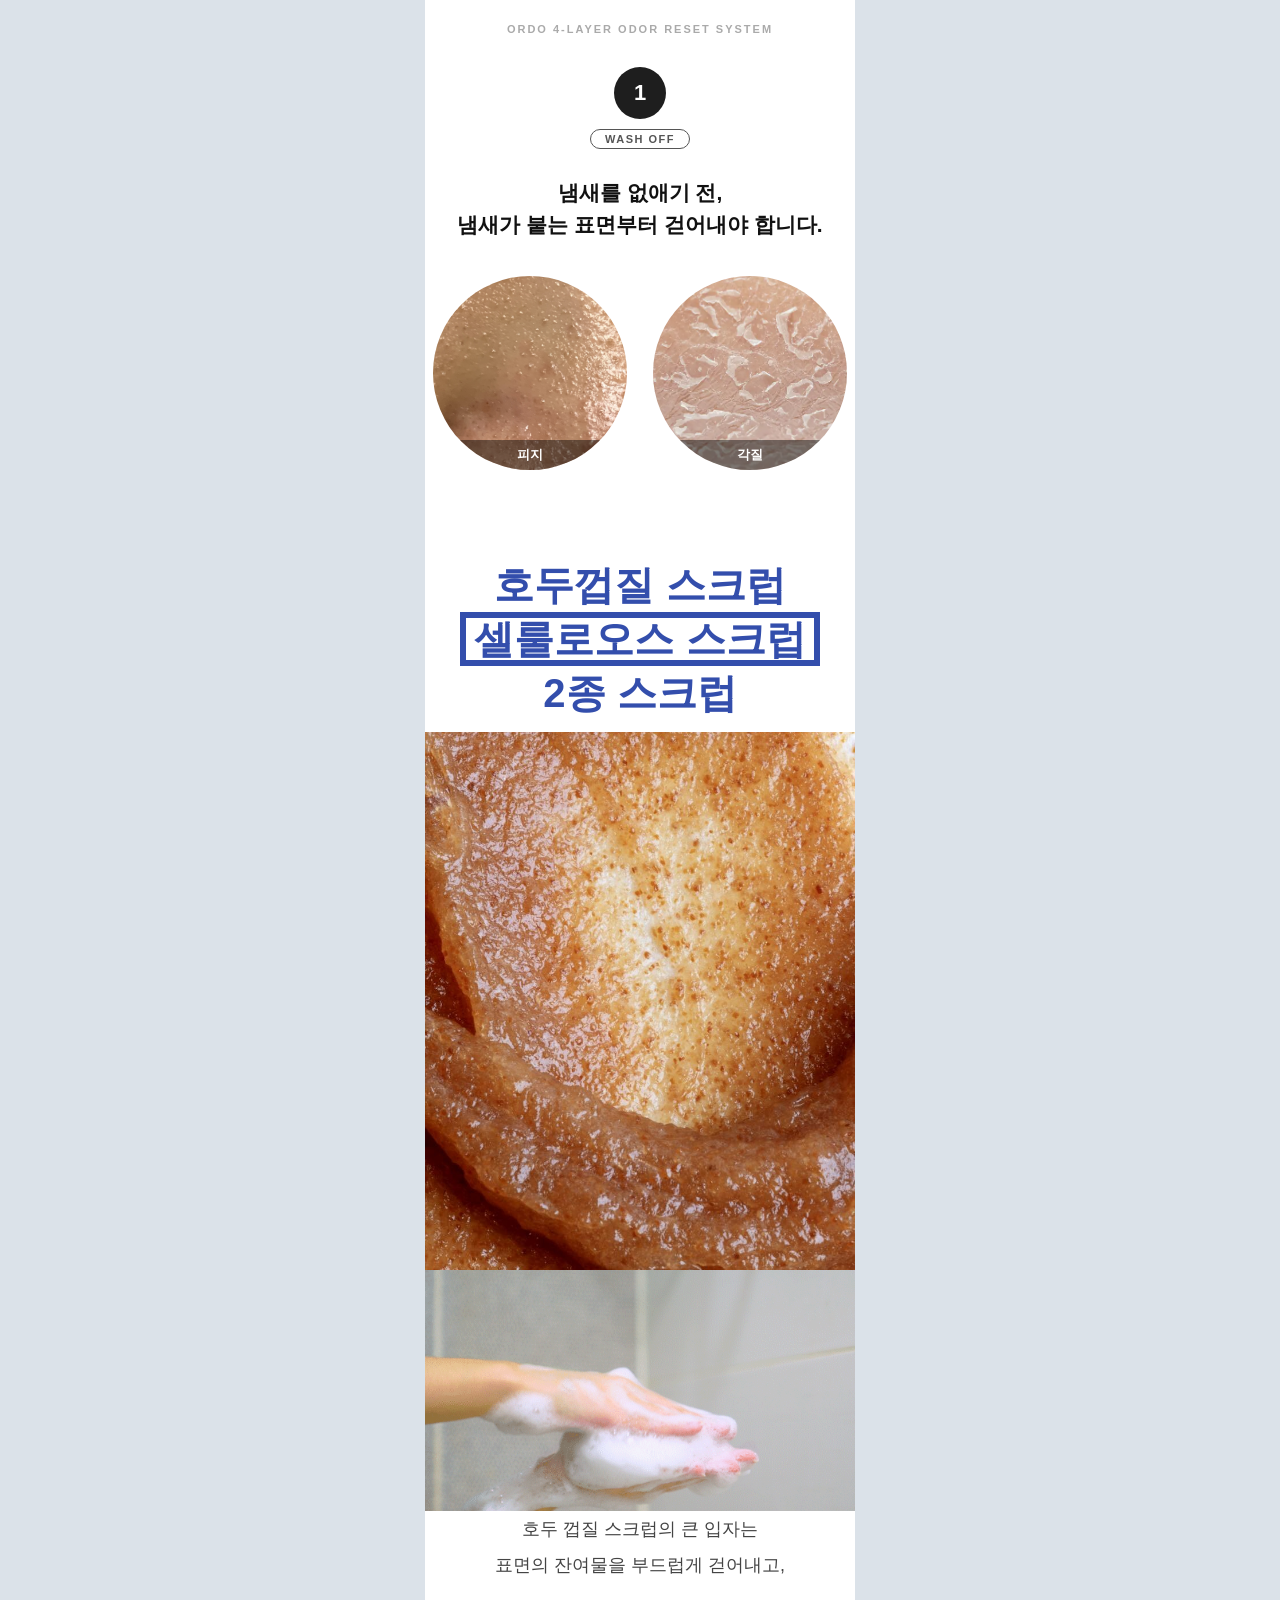
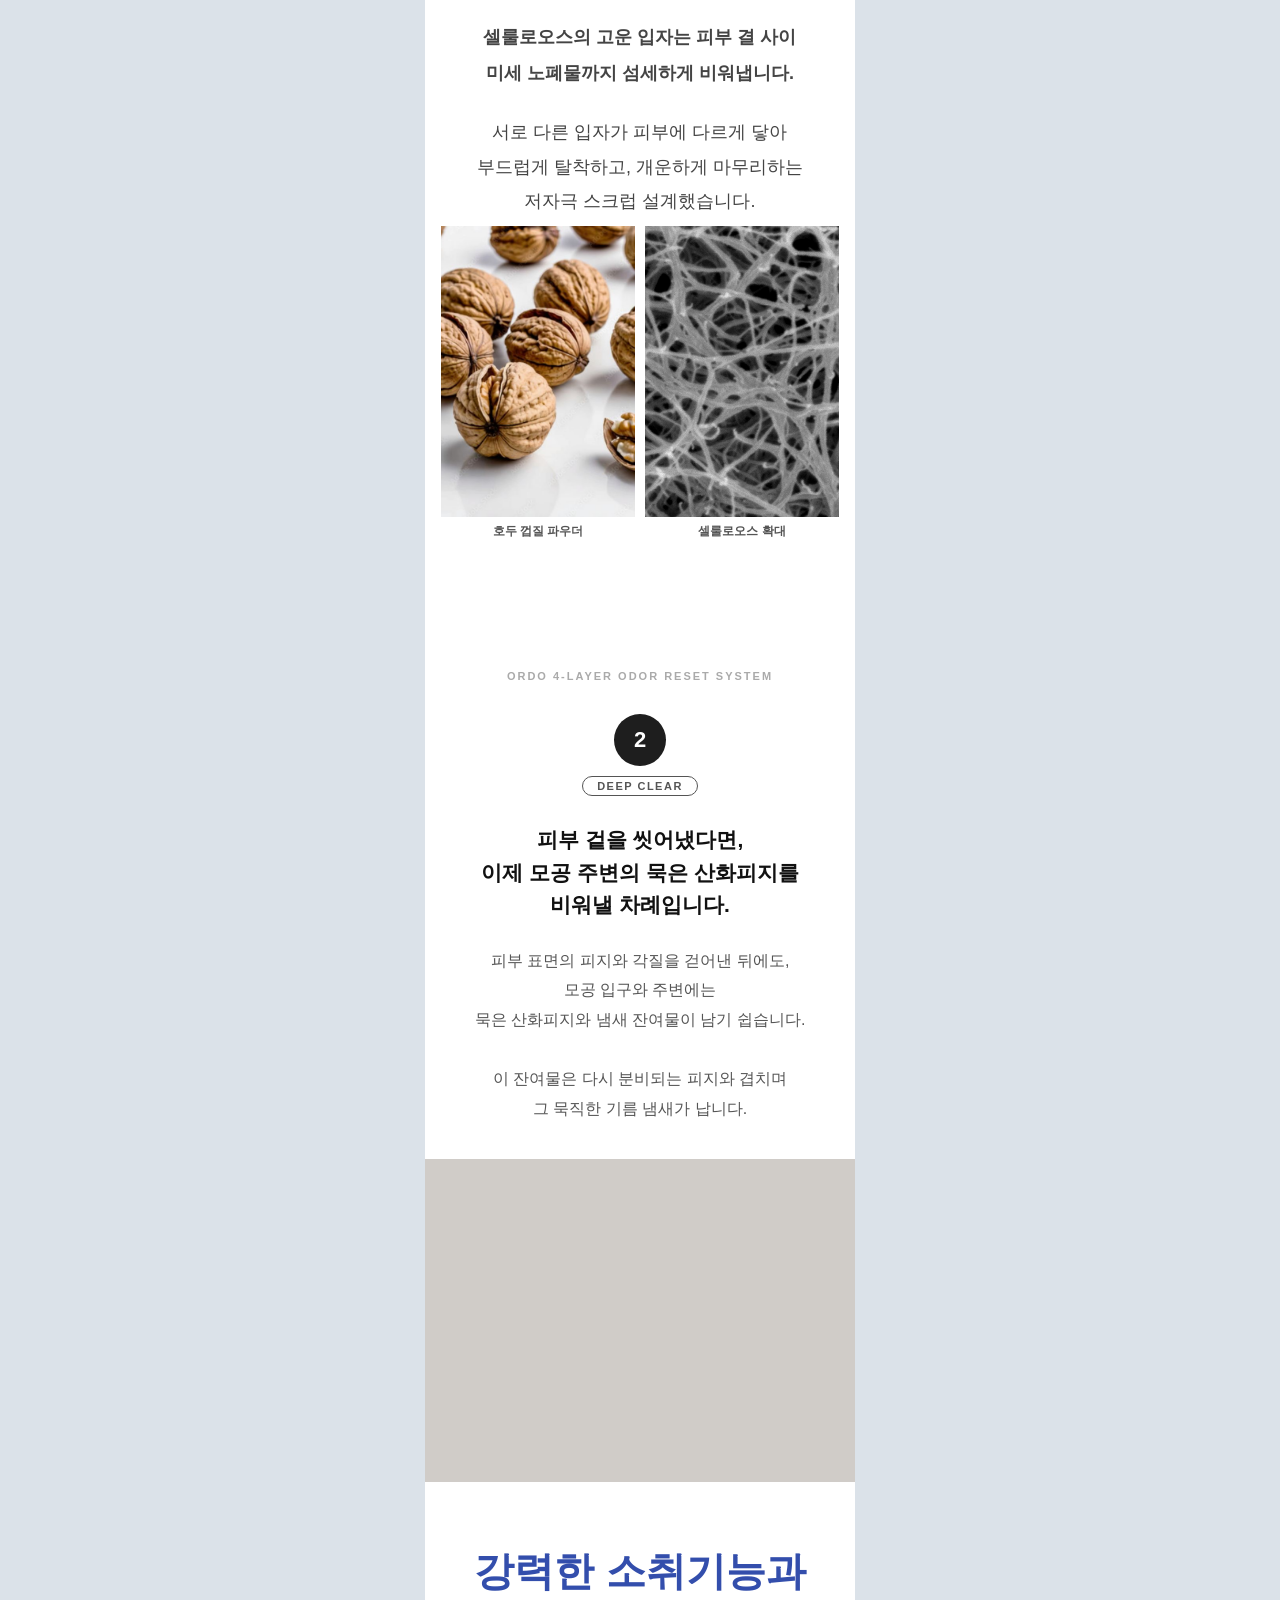
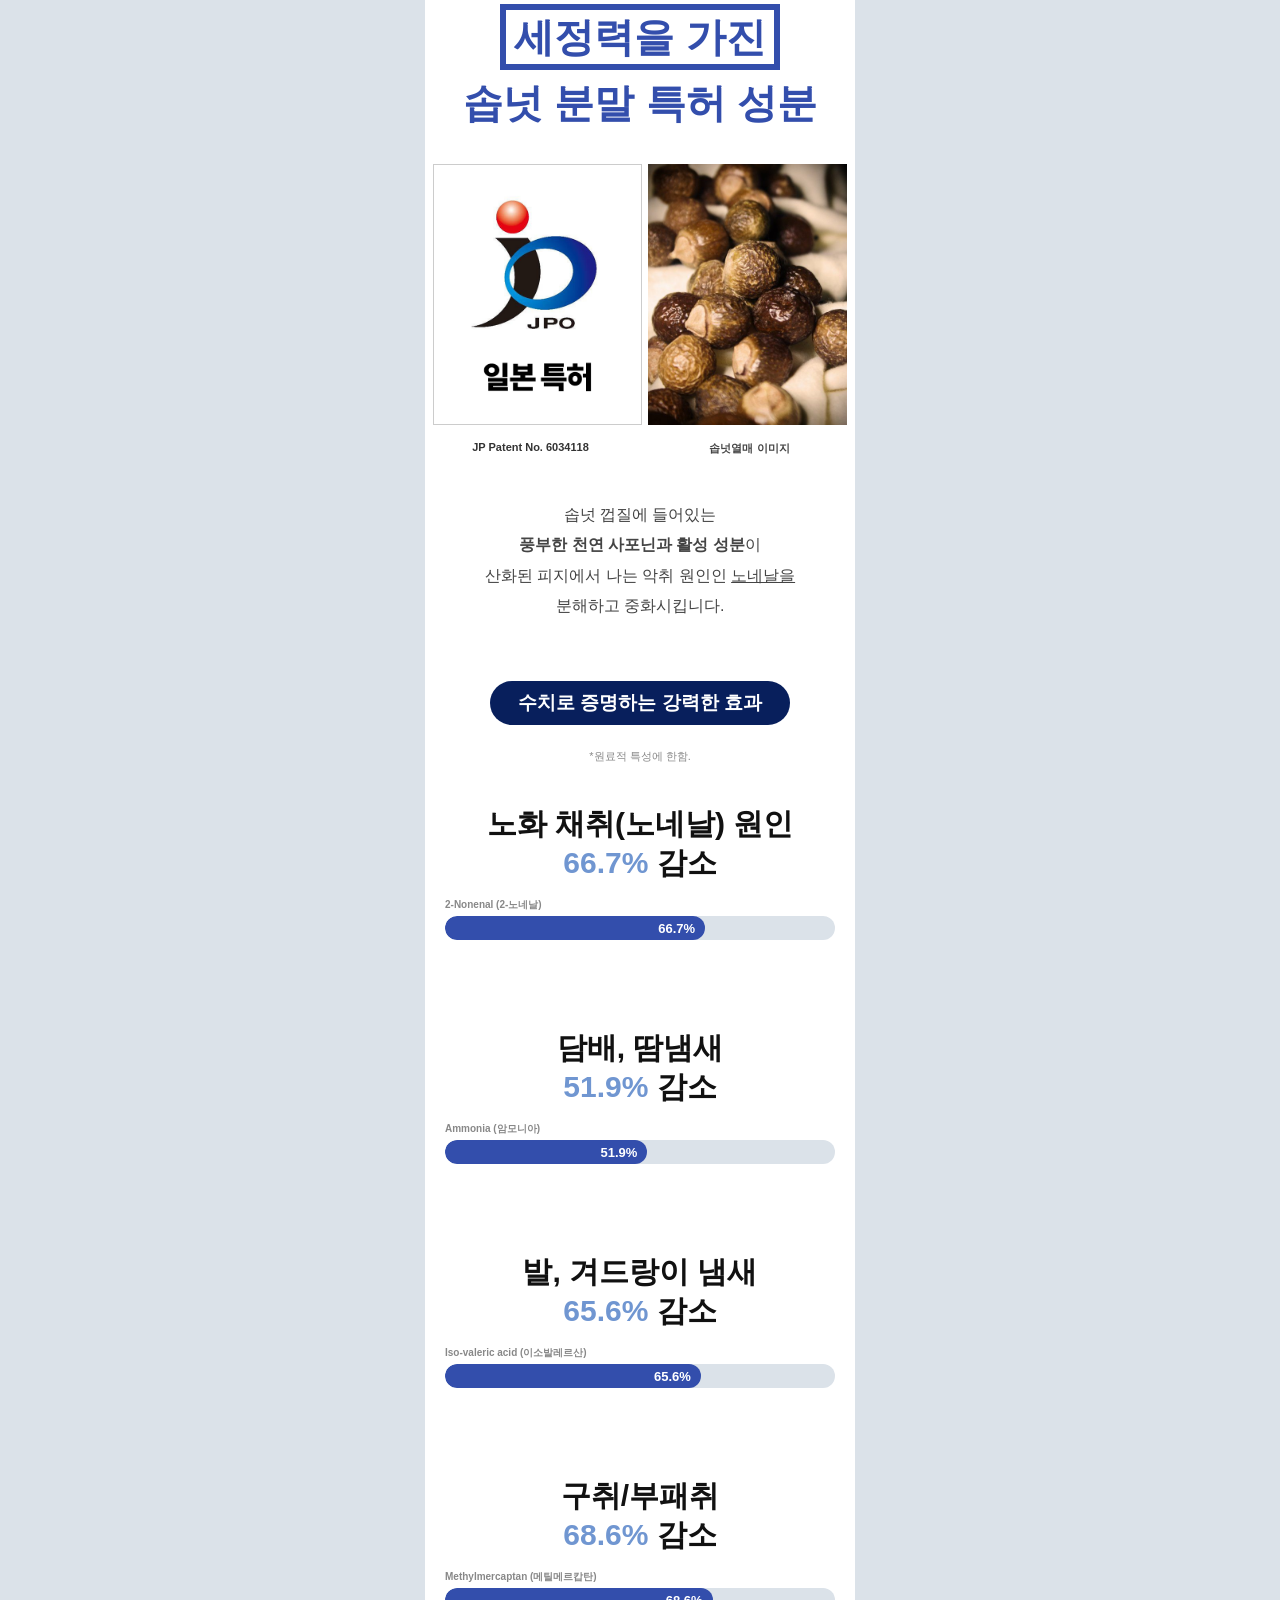
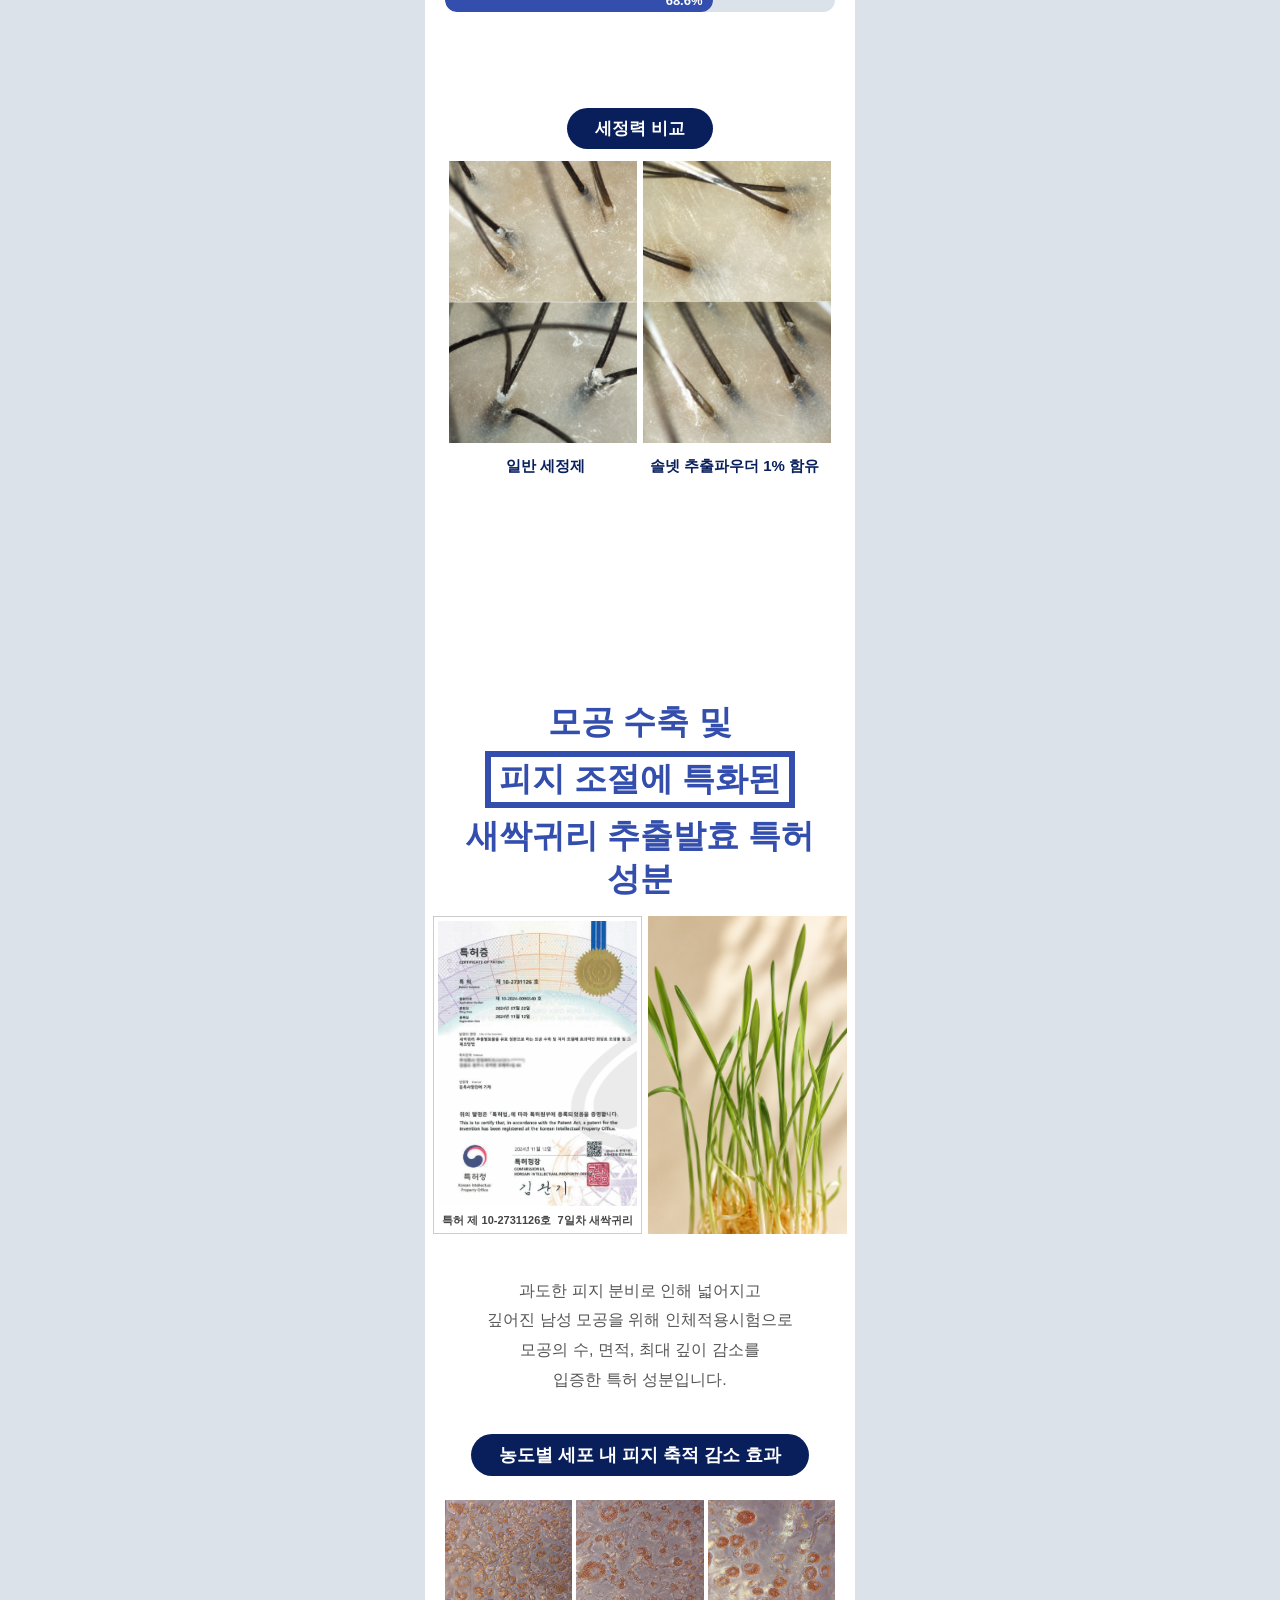
==== commit a2df9bd0: "S6 thick arc lines+4step anim, saess +2pt, dermo -1pt" ====
--- a/index.html
+++ b/index.html
@@ -745,8 +745,8 @@
       letter-spacing: 1.5px;
     }
     .s6-arrow {
-      stroke: #d0e3ff;
-      stroke-width: 14;
+      stroke: #c8deff;
+      stroke-width: 22;
       stroke-linecap: round;
       fill: none;
     }
@@ -2650,7 +2650,14 @@
       <svg class="s6-svg" viewBox="0 0 390 510" xmlns="http://www.w3.org/2000/svg">
         <defs>
           <filter id="glow1" x="-50%" y="-50%" width="200%" height="200%">
-            <feGaussianBlur stdDeviation="12" result="blur"/>
+            <feGaussianBlur stdDeviation="14" result="blur"/>
+            <feMerge>
+              <feMergeNode in="blur"/>
+              <feMergeNode in="SourceGraphic"/>
+            </feMerge>
+          </filter>
+          <filter id="glow2" x="-30%" y="-30%" width="160%" height="160%">
+            <feGaussianBlur stdDeviation="6" result="blur"/>
             <feMerge>
               <feMergeNode in="blur"/>
               <feMergeNode in="SourceGraphic"/>
@@ -2662,23 +2669,29 @@
           </radialGradient>
         </defs>
 
-        <!-- 연결 호 (시계방향): 1→2, 2→3, 3→4, 4→1 -->
-        <path class="s6-arrow" d="M 262 128 Q 340 148 322 205" fill="none"/>
-        <path class="s6-arrow" d="M 322 305 Q 340 370 268 398" fill="none"/>
-        <path class="s6-arrow" d="M 122 398 Q 52 372 68 305" fill="none"/>
-        <path class="s6-arrow" d="M 68 205 Q 50 140 130 122" fill="none"/>
+        <!-- 연결 호 (항상 보이는 base 라인) -->
+        <path class="s6-arrow s6-arc-base" d="M 262 128 Q 340 148 322 205" fill="none" opacity="0.3"/>
+        <path class="s6-arrow s6-arc-base" d="M 322 305 Q 340 370 268 398" fill="none" opacity="0.3"/>
+        <path class="s6-arrow s6-arc-base" d="M 122 398 Q 52 372 68 305" fill="none" opacity="0.3"/>
+        <path class="s6-arrow s6-arc-base" d="M 68 205 Q 50 140 130 122" fill="none" opacity="0.3"/>
+
+        <!-- 연결 호 (활성 라인 - JS 제어): 1→2, 2→3, 3→4, 4→1 -->
+        <path class="s6-arrow s6-arc-active" data-arc="1" d="M 262 128 Q 340 148 322 205" fill="none" opacity="0"/>
+        <path class="s6-arrow s6-arc-active" data-arc="2" d="M 322 305 Q 340 370 268 398" fill="none" opacity="0"/>
+        <path class="s6-arrow s6-arc-active" data-arc="3" d="M 122 398 Q 52 372 68 305" fill="none" opacity="0"/>
+        <path class="s6-arrow s6-arc-active" data-arc="4" d="M 68 205 Q 50 140 130 122" fill="none" opacity="0"/>
 
         <!-- glow rings: JS로 opacity 제어 -->
-        <circle class="s6-glow-ring" data-node="1" cx="195" cy="95" r="88" fill="rgba(255,255,255,0.18)" filter="url(#glow1)" opacity="0"/>
-        <circle class="s6-glow-ring" data-node="2" cx="320" cy="255" r="85" fill="rgba(255,255,255,0.18)" filter="url(#glow1)" opacity="0"/>
-        <circle class="s6-glow-ring" data-node="3" cx="195" cy="415" r="85" fill="rgba(255,255,255,0.18)" filter="url(#glow1)" opacity="0"/>
-        <circle class="s6-glow-ring" data-node="4" cx="70" cy="255" r="85" fill="rgba(255,255,255,0.18)" filter="url(#glow1)" opacity="0"/>
+        <circle class="s6-glow-ring" data-node="1" cx="195" cy="95" r="90" fill="rgba(200,222,255,0.20)" filter="url(#glow1)" opacity="0"/>
+        <circle class="s6-glow-ring" data-node="2" cx="320" cy="255" r="87" fill="rgba(200,222,255,0.20)" filter="url(#glow1)" opacity="0"/>
+        <circle class="s6-glow-ring" data-node="3" cx="195" cy="415" r="87" fill="rgba(200,222,255,0.20)" filter="url(#glow1)" opacity="0"/>
+        <circle class="s6-glow-ring" data-node="4" cx="70" cy="255" r="87" fill="rgba(200,222,255,0.20)" filter="url(#glow1)" opacity="0"/>
 
         <!-- stroke rings for active circle border highlight -->
-        <circle class="s6-active-ring" data-node="1" cx="195" cy="95" r="80" fill="none" stroke="#c8deff" stroke-width="3" opacity="0"/>
-        <circle class="s6-active-ring" data-node="2" cx="320" cy="255" r="77" fill="none" stroke="#c8deff" stroke-width="3" opacity="0"/>
-        <circle class="s6-active-ring" data-node="3" cx="195" cy="415" r="77" fill="none" stroke="#c8deff" stroke-width="3" opacity="0"/>
-        <circle class="s6-active-ring" data-node="4" cx="70" cy="255" r="77" fill="none" stroke="#c8deff" stroke-width="3" opacity="0"/>
+        <circle class="s6-active-ring" data-node="1" cx="195" cy="95" r="80" fill="none" stroke="#c8deff" stroke-width="3.5" opacity="0"/>
+        <circle class="s6-active-ring" data-node="2" cx="320" cy="255" r="77" fill="none" stroke="#c8deff" stroke-width="3.5" opacity="0"/>
+        <circle class="s6-active-ring" data-node="3" cx="195" cy="415" r="77" fill="none" stroke="#c8deff" stroke-width="3.5" opacity="0"/>
+        <circle class="s6-active-ring" data-node="4" cx="70" cy="255" r="77" fill="none" stroke="#c8deff" stroke-width="3.5" opacity="0"/>
 
         <!-- 원 1: 상단 중앙 -->
         <circle class="s6-circle" cx="195" cy="95" r="78" fill="url(#grad1)"/>
@@ -2854,7 +2867,7 @@
     <div class="page-wrapper">
 
       <!-- 타이틀 -->
-      <div class="s7-scrub-anim-wrap" style="font-size: clamp(21px, 6.5vw, 31px); margin-bottom:8px; line-height:1.3; text-align:center;">
+      <div class="s7-scrub-anim-wrap" style="font-size: clamp(23px, 7.5vw, 33px); margin-bottom:8px; line-height:1.3; text-align:center;">
         <span class="s7-scrub-word s7-sw1">모공 수축 및</span><br>
         <span class="s7-scrub-word s7-sw2">피지 조절에 특화된</span><br>
         <span class="s7-scrub-word s7-sw3">새싹귀리 추출발효 특허 성분</span>
@@ -2981,7 +2994,7 @@
       </video>
     </div>
 
-    <div class="s7-scrub-anim-wrap" style="margin:50px 8px 16px; line-height:1.3; text-align:center; font-size:clamp(31px,9vw,37px);">
+    <div class="s7-scrub-anim-wrap" style="margin:50px 8px 16px; line-height:1.3; text-align:center; font-size:clamp(30px,8.5vw,36px);">
         <span class="s7-scrub-word s7-sw1">100% 식물 유래 물질</span><br>
         <span class="s7-scrub-word s7-sw2">dermosoft<sup>®</sup> G 3 CY</span>
     </div>
@@ -3266,48 +3279,40 @@
 </div>
 
 <script>
-// S6 화살표 순차 점멸 애니메이션
-(function(){
-  var arrows = document.querySelectorAll('.s6-arrow');
-  if(!arrows.length) return;
-  var current = 0;
-  var BASE_OPACITY = 0.35;
-  arrows.forEach(function(a){ a.style.opacity = BASE_OPACITY; });
-  function step() {
-    arrows.forEach(function(a, i){
-      a.style.transition = 'opacity 0.4s ease';
-      a.style.opacity = (i === current) ? '1' : String(BASE_OPACITY);
-    });
-    current = (current + 1) % arrows.length;
-    setTimeout(step, 700);
-  }
-  step();
-})();
-
-// S6 원 순차 글로우 애니메이션 (1→2→3→4→1 반복)
+// S6 4단계 순차 애니메이션 (원 + 연결 라인 함께)
 (function(){
   var glows = document.querySelectorAll('.s6-glow-ring');
   var rings = document.querySelectorAll('.s6-active-ring');
+  var arcs = document.querySelectorAll('.s6-arc-active');
   if(!glows.length) return;
   var current = 0;
   var nodes = [1, 2, 3, 4];
+  // arc 연결: 단계 n에서 n→n+1 라인 활성 (arc data-arc="n")
   function stepCircle() {
     var activeNode = nodes[current];
+    // 원 glow
     glows.forEach(function(g) {
       var node = parseInt(g.getAttribute('data-node'));
       g.style.transition = 'opacity 0.5s ease';
       g.style.opacity = (node === activeNode) ? '1' : '0';
     });
+    // 원 테두리
     rings.forEach(function(r) {
       var node = parseInt(r.getAttribute('data-node'));
       r.style.transition = 'opacity 0.5s ease';
       r.style.opacity = (node === activeNode) ? '1' : '0';
     });
+    // 연결 라인: 활성 원에서 나가는 라인 (activeNode→activeNode%4+1)
+    arcs.forEach(function(a) {
+      var arc = parseInt(a.getAttribute('data-arc'));
+      a.style.transition = 'opacity 0.5s ease';
+      a.style.opacity = (arc === activeNode) ? '1' : '0';
+    });
     current = (current + 1) % nodes.length;
-    setTimeout(stepCircle, 900);
+    setTimeout(stepCircle, 1000);
   }
   stepCircle();
-})();
+})();;
 
 (function(){
   var track = document.querySelector('.s2-slider-track');
